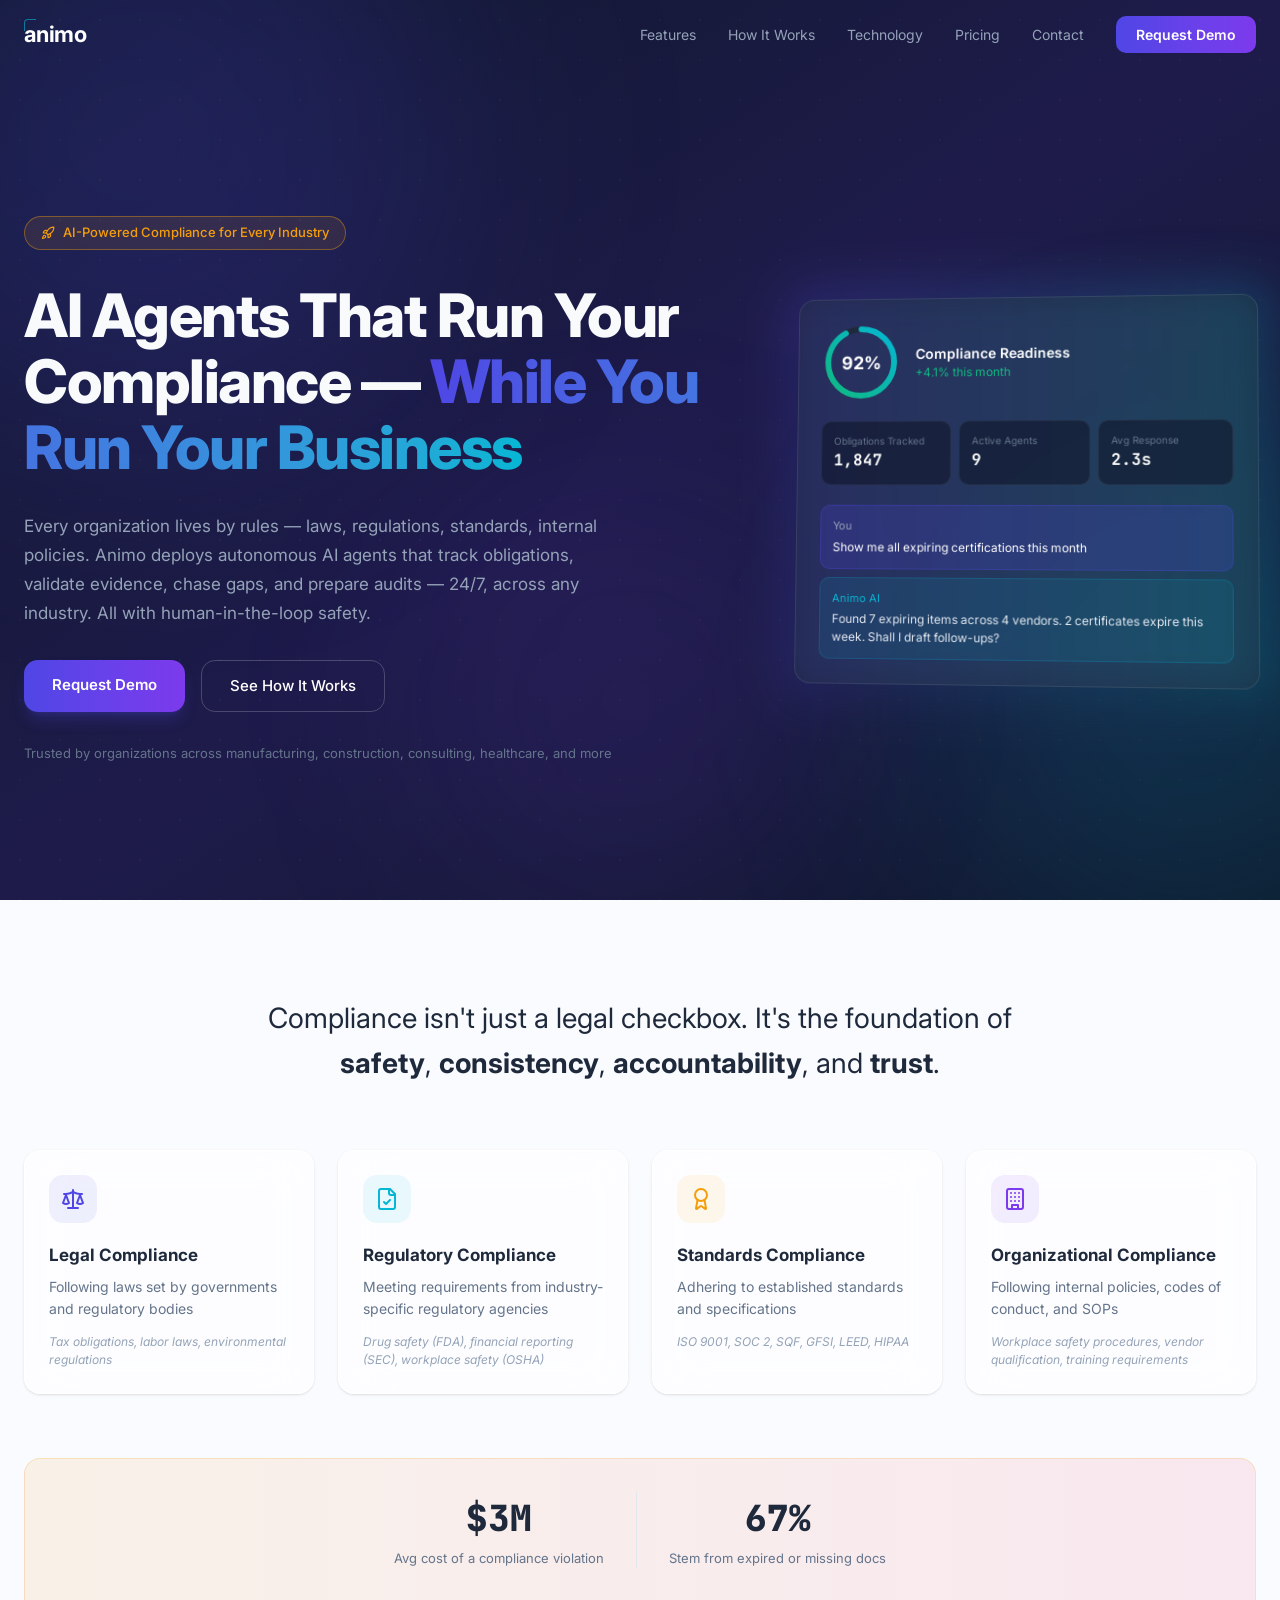
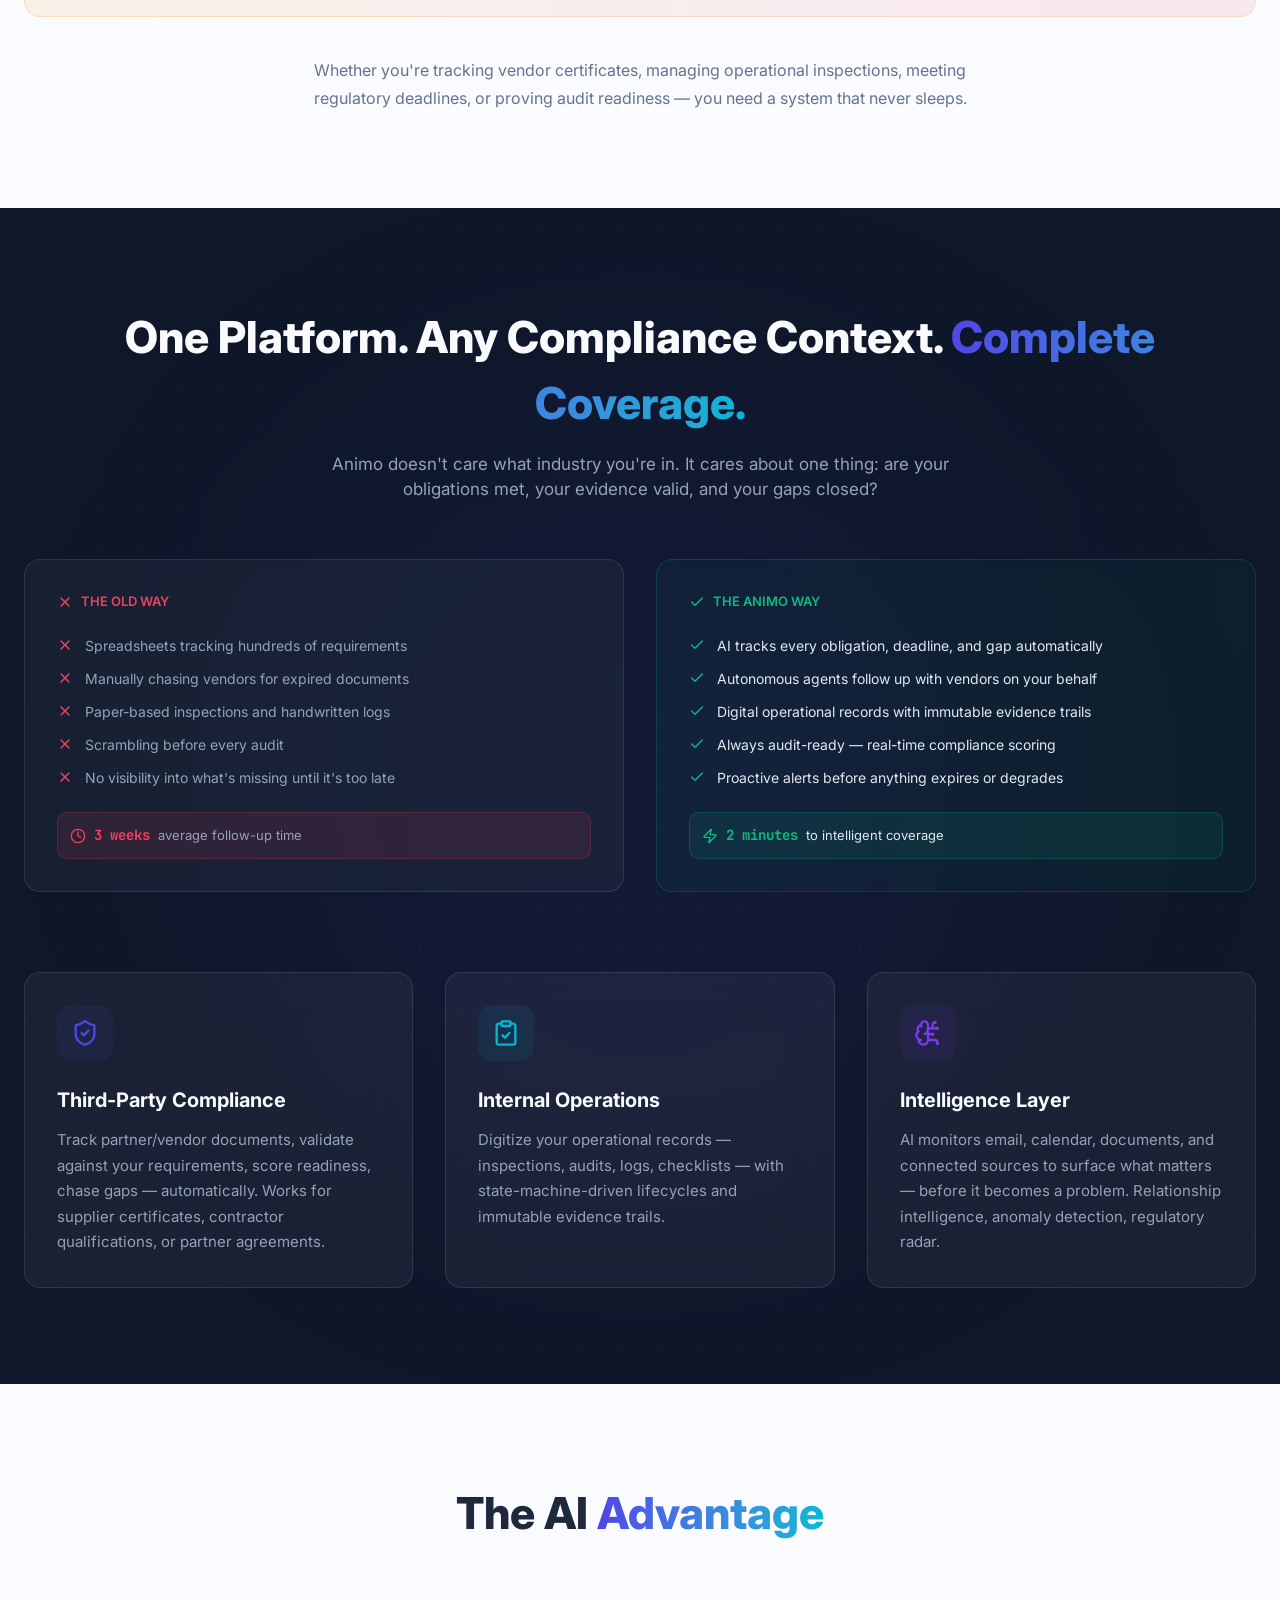
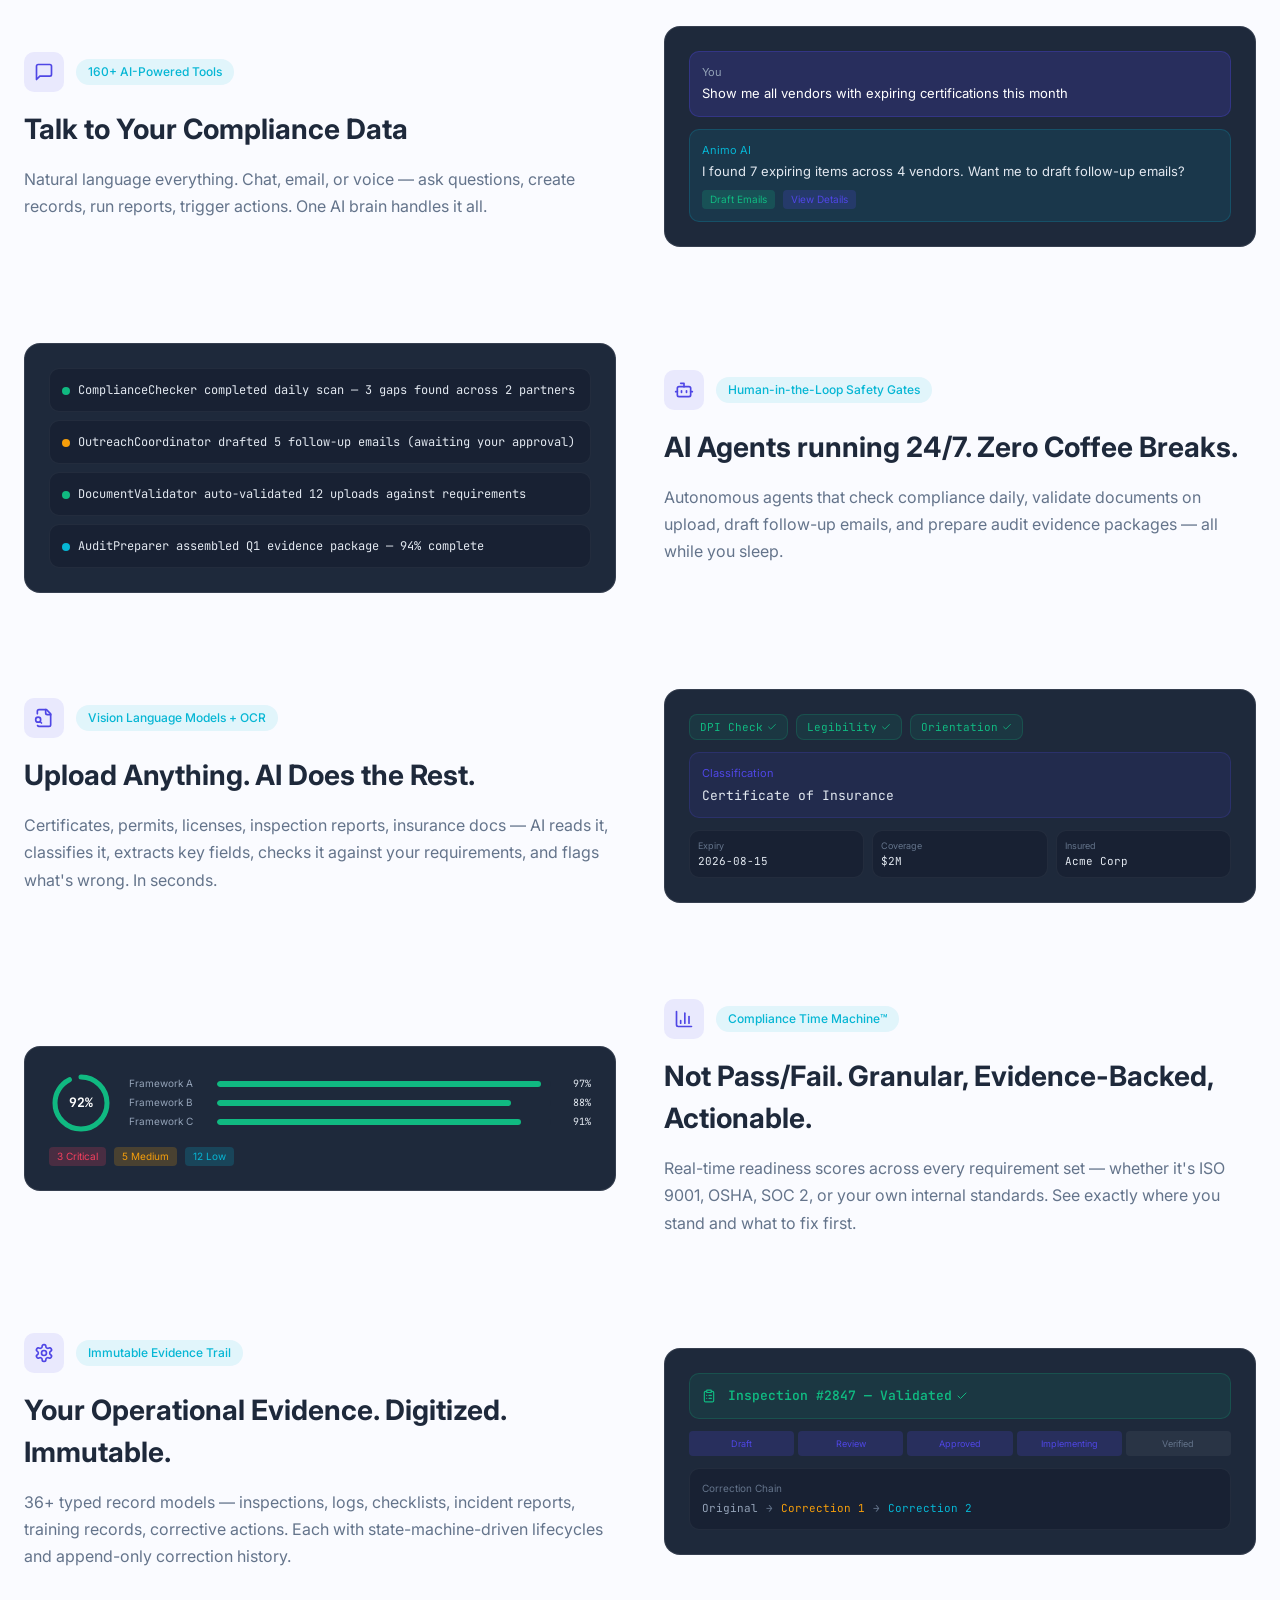
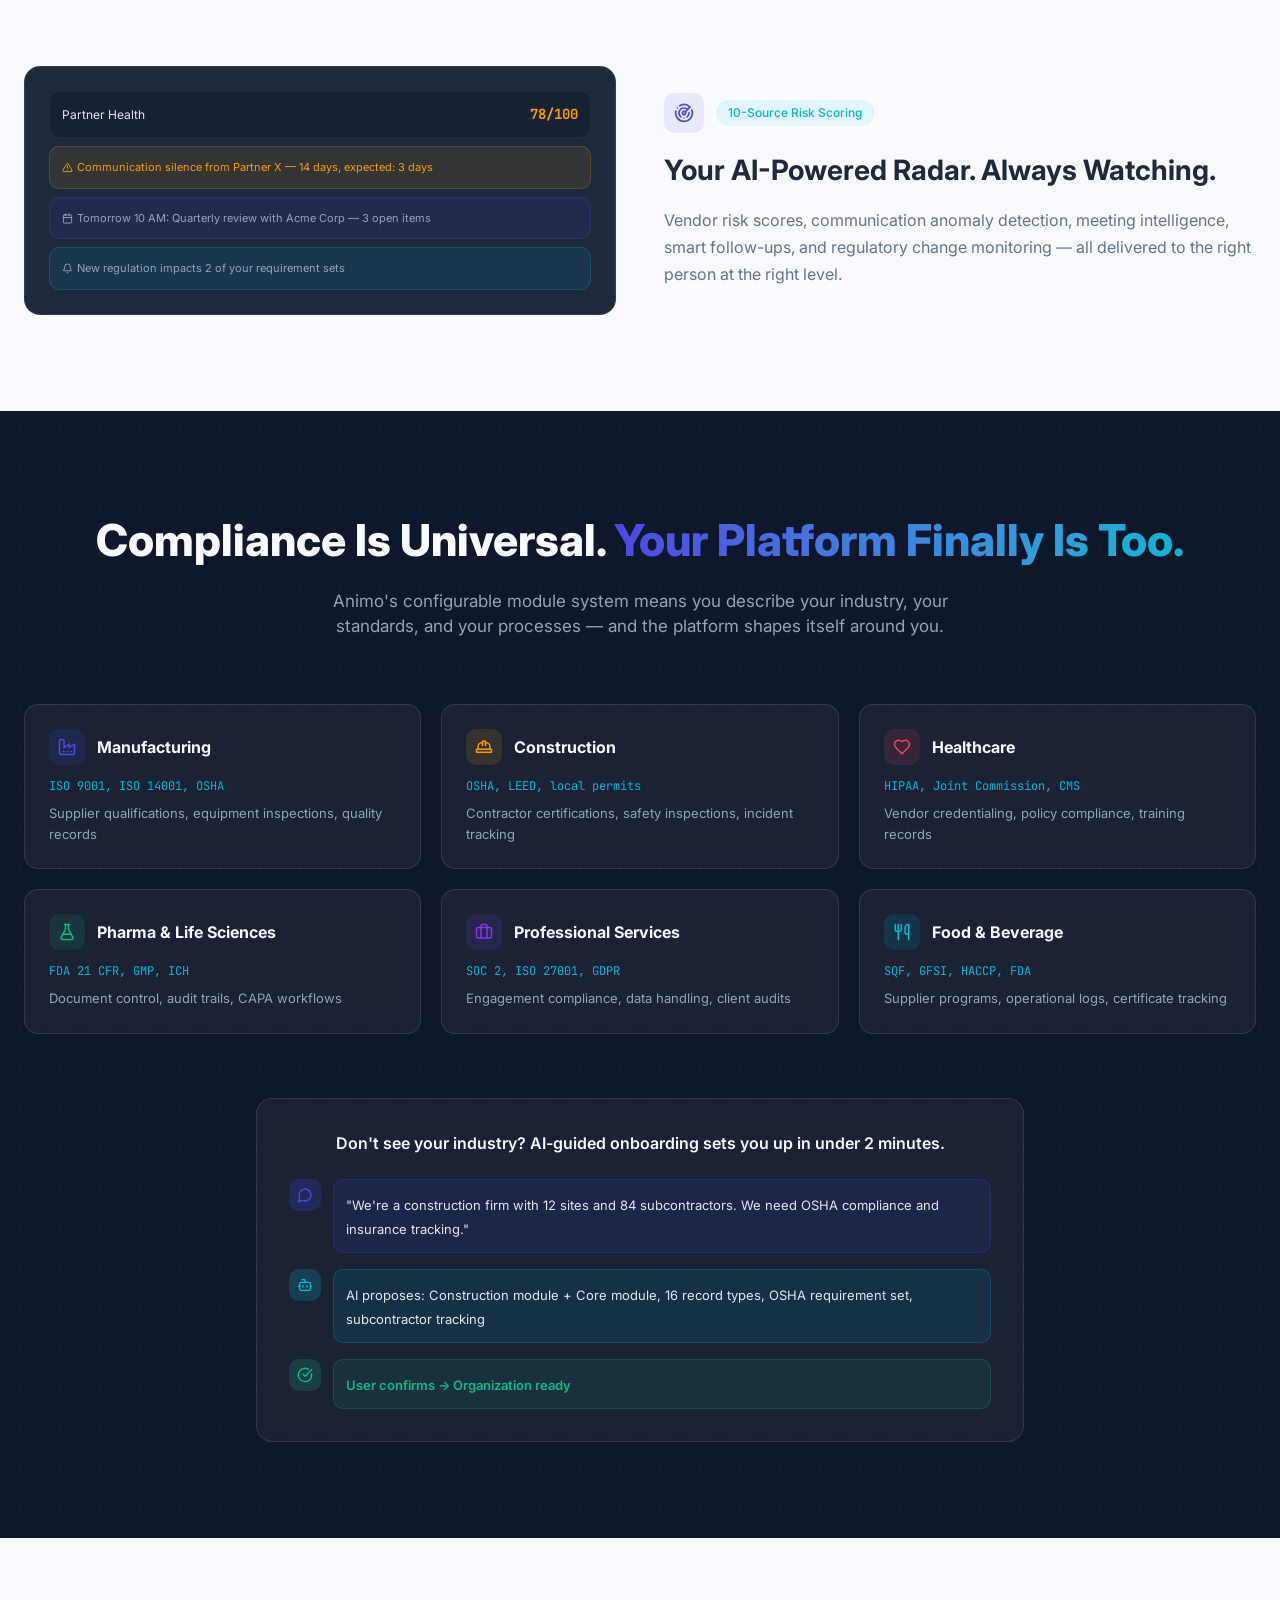
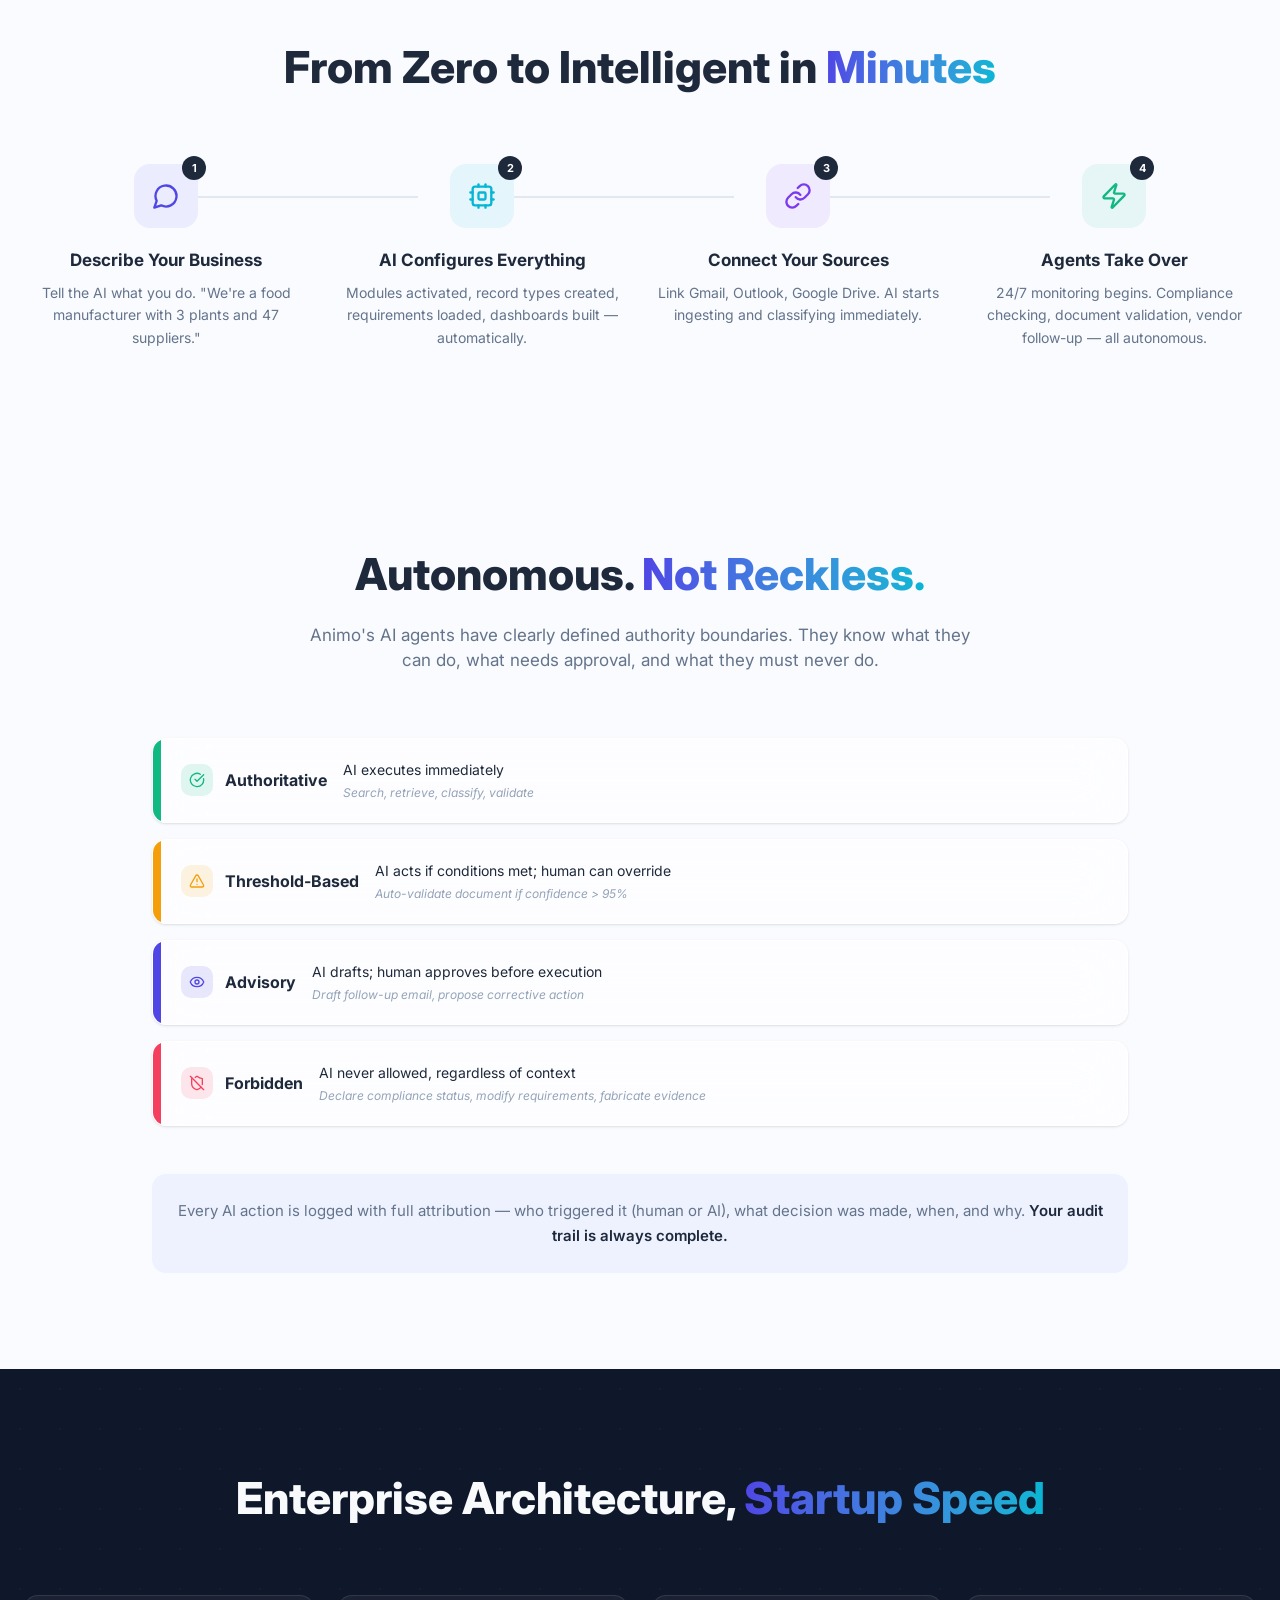
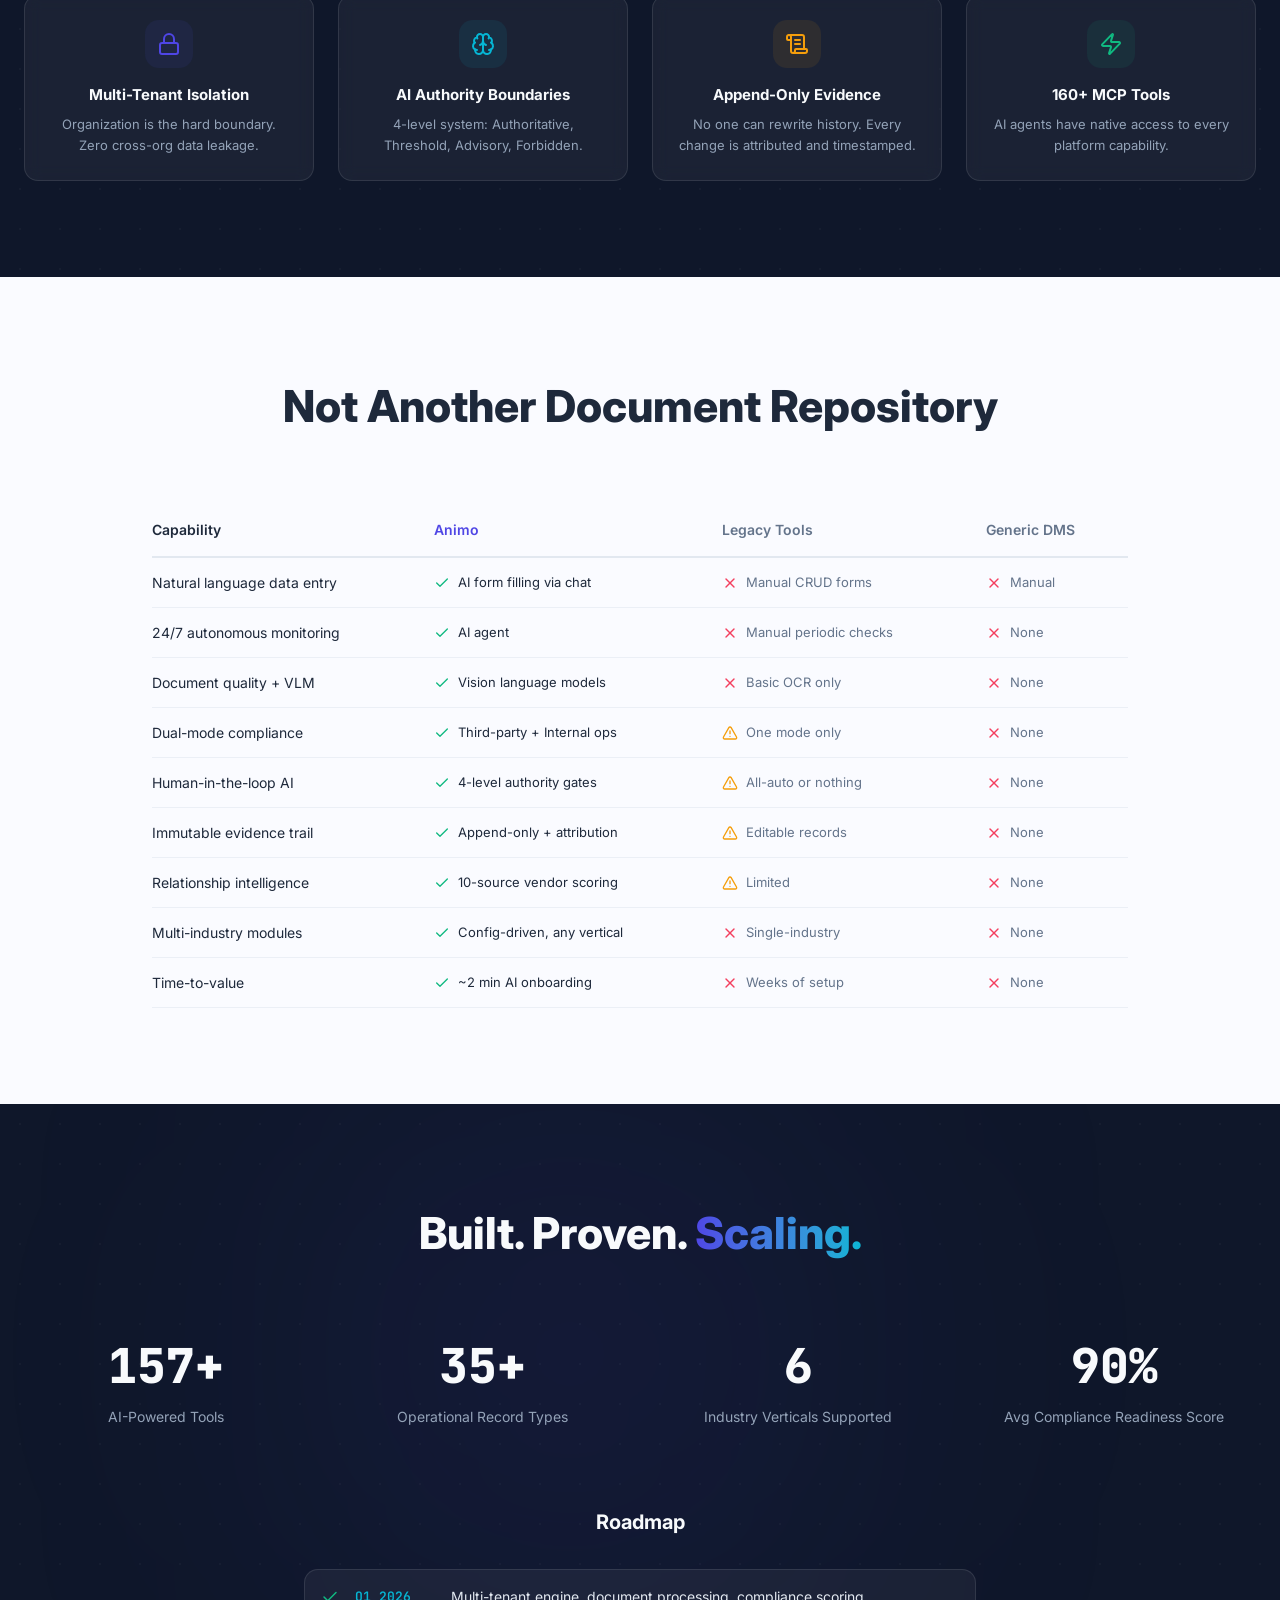
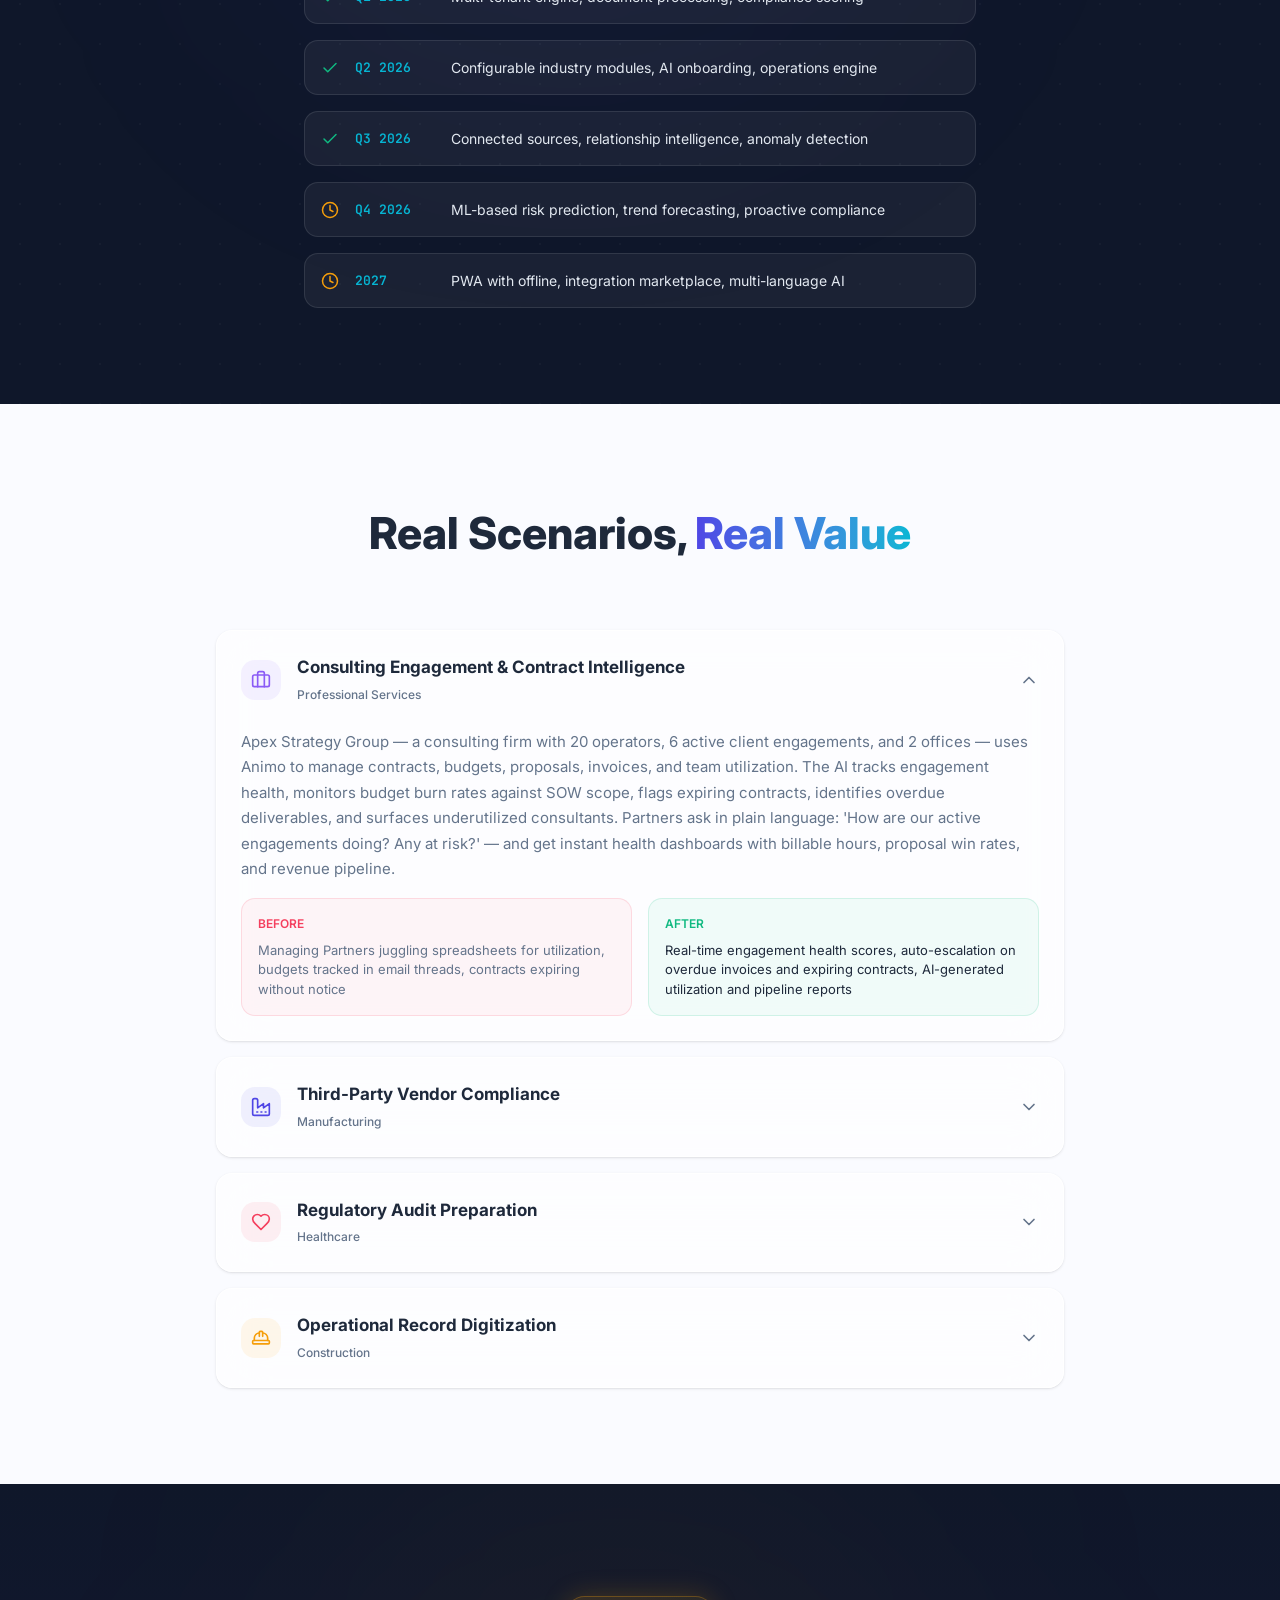
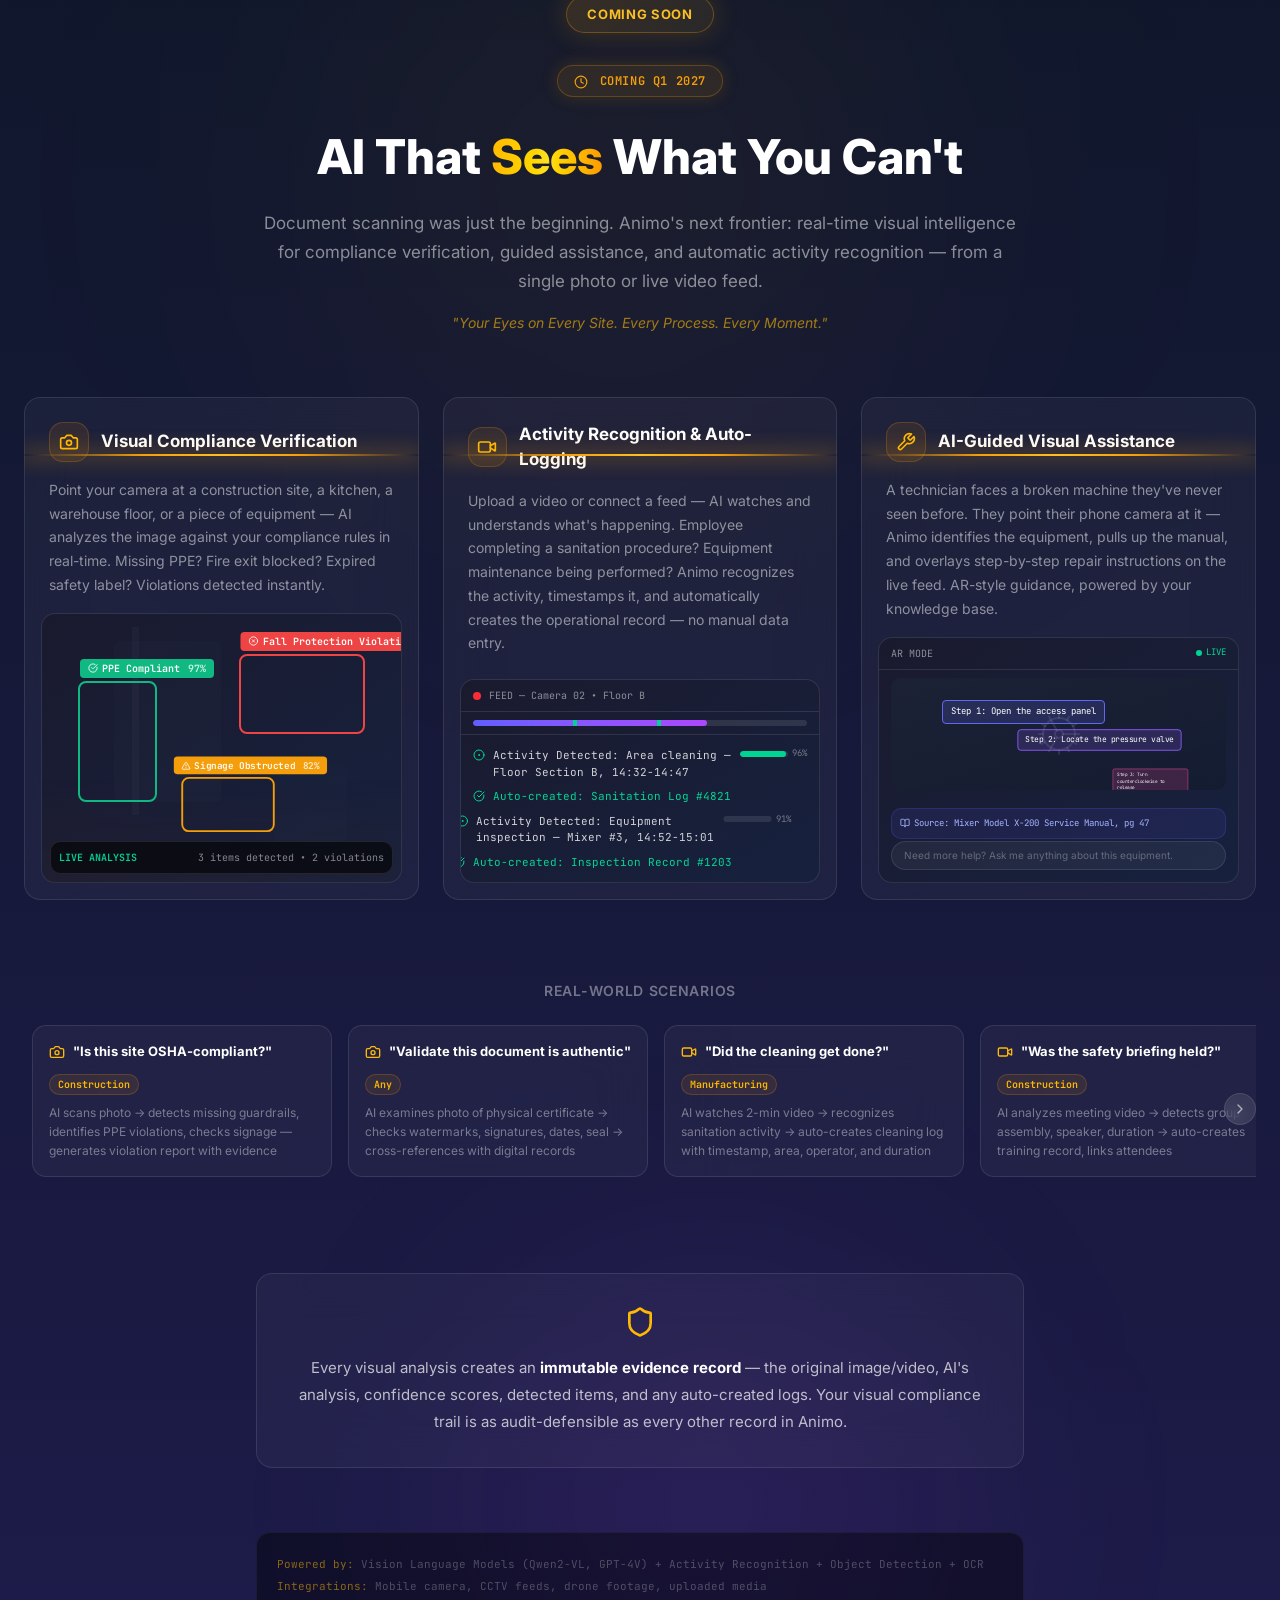
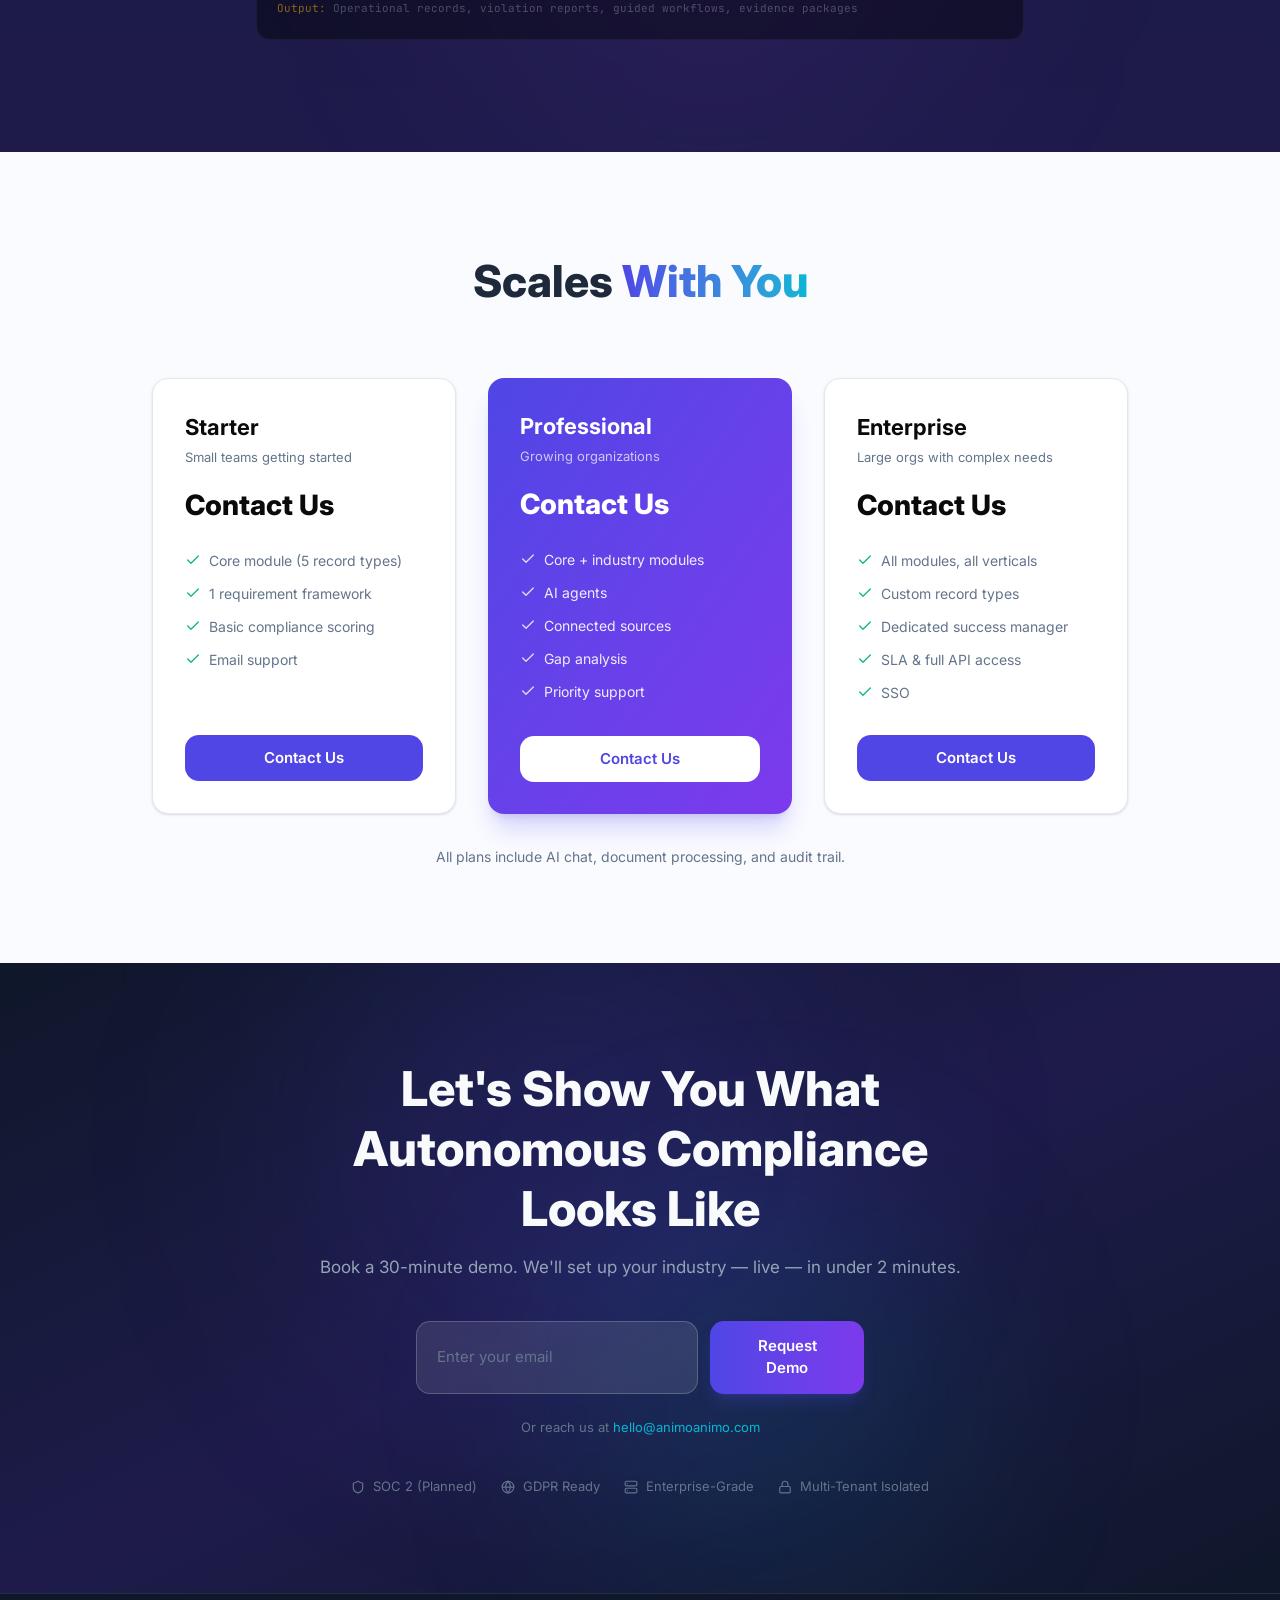
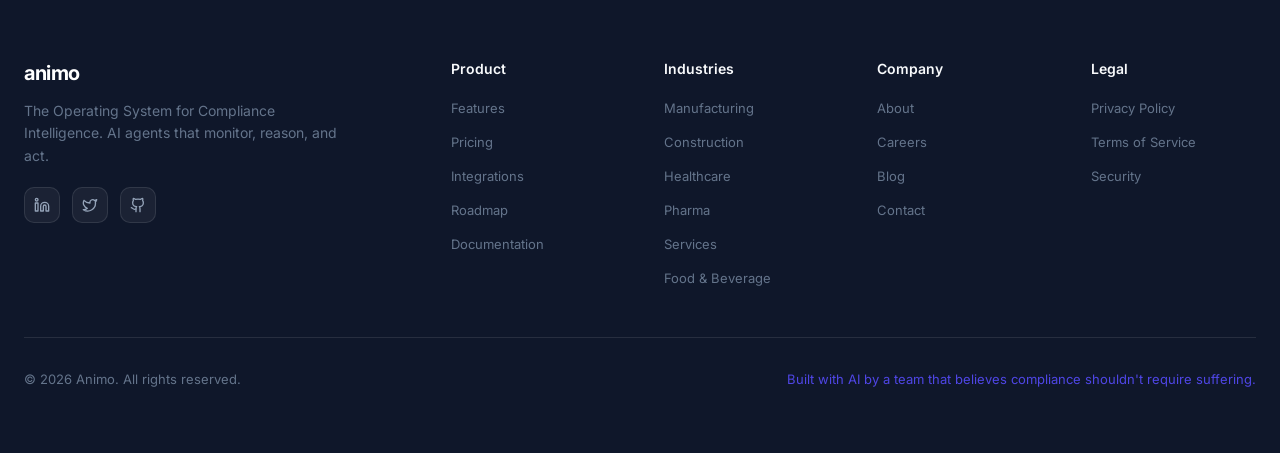
==== ai/index.html @ 27217dd1 "chg(apps): update animo-animo-ai" ====
<!DOCTYPE html>
<html lang="en">

<head>
  <meta charset="UTF-8" />
  <meta name="viewport" content="width=device-width, initial-scale=1.0" />
  <title>Animo - The Operating System for Compliance Intelligence</title>
  <style>
    html,
    body {
      height: 100%;
      margin: 0;
    }

    #root {
      height: 100%;
    }
  </style>
  <script type="module" crossorigin src="/assets/index-D9sEN3WO.js"></script>
  <link rel="stylesheet" crossorigin href="/assets/index-CHsxHJVt.css">
</head>

<body>
  <div id="root"></div>
</body>

</html>
---- assets/index-CHsxHJVt.css ----
@import"https://fonts.googleapis.com/css2?family=Inter:wght@400;500;600;700;800&family=JetBrains+Mono:wght@400;500;600&display=swap";/*! tailwindcss v4.1.12 | MIT License | https://tailwindcss.com */@layer properties{@supports (((-webkit-hyphens:none)) and (not (margin-trim:inline))) or ((-moz-orient:inline) and (not (color:rgb(from red r g b)))){*,:before,:after,::backdrop{--tw-translate-x:0;--tw-translate-y:0;--tw-translate-z:0;--tw-rotate-x:initial;--tw-rotate-y:initial;--tw-rotate-z:initial;--tw-skew-x:initial;--tw-skew-y:initial;--tw-space-y-reverse:0;--tw-space-x-reverse:0;--tw-border-style:solid;--tw-gradient-position:initial;--tw-gradient-from:#0000;--tw-gradient-via:#0000;--tw-gradient-to:#0000;--tw-gradient-stops:initial;--tw-gradient-via-stops:initial;--tw-gradient-from-position:0%;--tw-gradient-via-position:50%;--tw-gradient-to-position:100%;--tw-leading:initial;--tw-font-weight:initial;--tw-tracking:initial;--tw-ordinal:initial;--tw-slashed-zero:initial;--tw-numeric-figure:initial;--tw-numeric-spacing:initial;--tw-numeric-fraction:initial;--tw-shadow:0 0 #0000;--tw-shadow-color:initial;--tw-shadow-alpha:100%;--tw-inset-shadow:0 0 #0000;--tw-inset-shadow-color:initial;--tw-inset-shadow-alpha:100%;--tw-ring-color:initial;--tw-ring-shadow:0 0 #0000;--tw-inset-ring-color:initial;--tw-inset-ring-shadow:0 0 #0000;--tw-ring-inset:initial;--tw-ring-offset-width:0px;--tw-ring-offset-color:#fff;--tw-ring-offset-shadow:0 0 #0000;--tw-outline-style:solid;--tw-blur:initial;--tw-brightness:initial;--tw-contrast:initial;--tw-grayscale:initial;--tw-hue-rotate:initial;--tw-invert:initial;--tw-opacity:initial;--tw-saturate:initial;--tw-sepia:initial;--tw-drop-shadow:initial;--tw-drop-shadow-color:initial;--tw-drop-shadow-alpha:100%;--tw-drop-shadow-size:initial;--tw-backdrop-blur:initial;--tw-backdrop-brightness:initial;--tw-backdrop-contrast:initial;--tw-backdrop-grayscale:initial;--tw-backdrop-hue-rotate:initial;--tw-backdrop-invert:initial;--tw-backdrop-opacity:initial;--tw-backdrop-saturate:initial;--tw-backdrop-sepia:initial;--tw-duration:initial;--tw-ease:initial;--tw-content:"";--tw-animation-delay:0s;--tw-animation-direction:normal;--tw-animation-duration:initial;--tw-animation-fill-mode:none;--tw-animation-iteration-count:1;--tw-enter-blur:0;--tw-enter-opacity:1;--tw-enter-rotate:0;--tw-enter-scale:1;--tw-enter-translate-x:0;--tw-enter-translate-y:0;--tw-exit-blur:0;--tw-exit-opacity:1;--tw-exit-rotate:0;--tw-exit-scale:1;--tw-exit-translate-x:0;--tw-exit-translate-y:0}}}@layer theme{:root,:host{--font-sans:ui-sans-serif,system-ui,sans-serif,"Apple Color Emoji","Segoe UI Emoji","Segoe UI Symbol","Noto Color Emoji";--font-mono:ui-monospace,SFMono-Regular,Menlo,Monaco,Consolas,"Liberation Mono","Courier New",monospace;--color-red-500:oklch(63.7% .237 25.331);--color-amber-400:oklch(82.8% .189 84.429);--color-amber-500:oklch(76.9% .188 70.08);--color-amber-900:oklch(41.4% .112 45.904);--color-yellow-300:oklch(90.5% .182 98.111);--color-emerald-400:oklch(76.5% .177 163.223);--color-indigo-300:oklch(78.5% .115 274.713);--color-indigo-500:oklch(58.5% .233 277.117);--color-purple-500:oklch(62.7% .265 303.9);--color-gray-100:oklch(96.7% .003 264.542);--color-gray-500:oklch(55.1% .027 264.364);--color-gray-600:oklch(44.6% .03 256.802);--color-gray-700:oklch(37.3% .034 259.733);--color-gray-800:oklch(27.8% .033 256.848);--color-gray-900:oklch(21% .034 264.665);--color-black:#000;--color-white:#fff;--spacing:.25rem;--container-xs:20rem;--container-sm:24rem;--container-md:28rem;--container-lg:32rem;--container-xl:36rem;--container-2xl:42rem;--container-3xl:48rem;--container-4xl:56rem;--container-5xl:64rem;--container-7xl:80rem;--text-xs:.75rem;--text-xs--line-height:calc(1/.75);--text-sm:.875rem;--text-sm--line-height:calc(1.25/.875);--text-base:1rem;--text-base--line-height: 1.5 ;--text-lg:1.125rem;--text-lg--line-height:calc(1.75/1.125);--text-xl:1.25rem;--text-2xl:1.5rem;--font-weight-normal:400;--font-weight-medium:500;--font-weight-semibold:600;--tracking-tight:-.025em;--tracking-wider:.05em;--tracking-widest:.1em;--leading-tight:1.25;--leading-relaxed:1.625;--radius-xs:.125rem;--radius-2xl:1rem;--radius-3xl:1.5rem;--ease-in-out:cubic-bezier(.4,0,.2,1);--animate-pulse:pulse 2s cubic-bezier(.4,0,.6,1)infinite;--blur-sm:8px;--blur-xl:24px;--aspect-video:16/9;--default-transition-duration:.15s;--default-transition-timing-function:cubic-bezier(.4,0,.2,1);--default-font-family:var(--font-sans);--default-mono-font-family:var(--font-mono);--color-border:var(--border)}}@layer base{*,:after,:before,::backdrop{box-sizing:border-box;border:0 solid;margin:0;padding:0}::file-selector-button{box-sizing:border-box;border:0 solid;margin:0;padding:0}html,:host{-webkit-text-size-adjust:100%;-moz-tab-size:4;tab-size:4;line-height:1.5;font-family:var(--default-font-family,ui-sans-serif,system-ui,sans-serif,"Apple Color Emoji","Segoe UI Emoji","Segoe UI Symbol","Noto Color Emoji");font-feature-settings:var(--default-font-feature-settings,normal);font-variation-settings:var(--default-font-variation-settings,normal);-webkit-tap-highlight-color:transparent}hr{height:0;color:inherit;border-top-width:1px}abbr:where([title]){-webkit-text-decoration:underline dotted;text-decoration:underline dotted}h1,h2,h3,h4,h5,h6{font-size:inherit;font-weight:inherit}a{color:inherit;-webkit-text-decoration:inherit;text-decoration:inherit}b,strong{font-weight:bolder}code,kbd,samp,pre{font-family:var(--default-mono-font-family,ui-monospace,SFMono-Regular,Menlo,Monaco,Consolas,"Liberation Mono","Courier New",monospace);font-feature-settings:var(--default-mono-font-feature-settings,normal);font-variation-settings:var(--default-mono-font-variation-settings,normal);font-size:1em}small{font-size:80%}sub,sup{vertical-align:baseline;font-size:75%;line-height:0;position:relative}sub{bottom:-.25em}sup{top:-.5em}table{text-indent:0;border-color:inherit;border-collapse:collapse}:-moz-focusring{outline:auto}progress{vertical-align:baseline}summary{display:list-item}ol,ul,menu{list-style:none}img,svg,video,canvas,audio,iframe,embed,object{vertical-align:middle;display:block}img,video{max-width:100%;height:auto}button,input,select,optgroup,textarea{font:inherit;font-feature-settings:inherit;font-variation-settings:inherit;letter-spacing:inherit;color:inherit;opacity:1;background-color:#0000;border-radius:0}::file-selector-button{font:inherit;font-feature-settings:inherit;font-variation-settings:inherit;letter-spacing:inherit;color:inherit;opacity:1;background-color:#0000;border-radius:0}:where(select:is([multiple],[size])) optgroup{font-weight:bolder}:where(select:is([multiple],[size])) optgroup option{padding-inline-start:20px}::file-selector-button{margin-inline-end:4px}::placeholder{opacity:1}@supports (not ((-webkit-appearance:-apple-pay-button))) or (contain-intrinsic-size:1px){::placeholder{color:currentColor}@supports (color:color-mix(in lab,red,red)){::placeholder{color:color-mix(in oklab,currentcolor 50%,transparent)}}}textarea{resize:vertical}::-webkit-search-decoration{-webkit-appearance:none}::-webkit-date-and-time-value{min-height:1lh;text-align:inherit}::-webkit-datetime-edit{display:inline-flex}::-webkit-datetime-edit-fields-wrapper{padding:0}::-webkit-datetime-edit{padding-block:0}::-webkit-datetime-edit-year-field{padding-block:0}::-webkit-datetime-edit-month-field{padding-block:0}::-webkit-datetime-edit-day-field{padding-block:0}::-webkit-datetime-edit-hour-field{padding-block:0}::-webkit-datetime-edit-minute-field{padding-block:0}::-webkit-datetime-edit-second-field{padding-block:0}::-webkit-datetime-edit-millisecond-field{padding-block:0}::-webkit-datetime-edit-meridiem-field{padding-block:0}::-webkit-calendar-picker-indicator{line-height:1}:-moz-ui-invalid{box-shadow:none}button,input:where([type=button],[type=reset],[type=submit]){-webkit-appearance:button;-moz-appearance:button;appearance:button}::file-selector-button{-webkit-appearance:button;-moz-appearance:button;appearance:button}::-webkit-inner-spin-button{height:auto}::-webkit-outer-spin-button{height:auto}[hidden]:where(:not([hidden=until-found])){display:none!important}*{border-color:var(--border);outline-color:var(--ring)}@supports (color:color-mix(in lab,red,red)){*{outline-color:color-mix(in oklab,var(--ring)50%,transparent)}}body{background-color:var(--background);color:var(--foreground)}html{font-size:var(--font-size)}h1{font-size:var(--text-2xl);font-weight:var(--font-weight-medium);line-height:1.5}h2{font-size:var(--text-xl);font-weight:var(--font-weight-medium);line-height:1.5}h3{font-size:var(--text-lg);font-weight:var(--font-weight-medium);line-height:1.5}h4,label,button{font-size:var(--text-base);font-weight:var(--font-weight-medium);line-height:1.5}input{font-size:var(--text-base);font-weight:var(--font-weight-normal);line-height:1.5}}@layer components;@layer utilities{.\@container\/card-header{container:card-header/inline-size}.pointer-events-none{pointer-events:none}.invisible{visibility:hidden}.sr-only{clip:rect(0,0,0,0);white-space:nowrap;border-width:0;width:1px;height:1px;margin:-1px;padding:0;position:absolute;overflow:hidden}.absolute{position:absolute}.fixed{position:fixed}.relative{position:relative}.static{position:static}.-inset-4{inset:calc(var(--spacing)*-4)}.inset-0{inset:calc(var(--spacing)*0)}.inset-x-0{inset-inline:calc(var(--spacing)*0)}.inset-y-0{inset-block:calc(var(--spacing)*0)}.-top-0\.5{top:calc(var(--spacing)*-.5)}.-top-2{top:calc(var(--spacing)*-2)}.-top-6{top:calc(var(--spacing)*-6)}.-top-12{top:calc(var(--spacing)*-12)}.-top-20{top:calc(var(--spacing)*-20)}.-top-40{top:calc(var(--spacing)*-40)}.top-0{top:calc(var(--spacing)*0)}.top-1\.5{top:calc(var(--spacing)*1.5)}.top-1\/2{top:50%}.top-3\.5{top:calc(var(--spacing)*3.5)}.top-4{top:calc(var(--spacing)*4)}.top-8{top:calc(var(--spacing)*8)}.top-\[-2px\]{top:-2px}.top-\[1px\]{top:1px}.top-\[5\%\]{top:5%}.top-\[10\%\]{top:10%}.top-\[50\%\]{top:50%}.top-\[60\%\]{top:60%}.top-full{top:100%}.-right-2{right:calc(var(--spacing)*-2)}.-right-12{right:calc(var(--spacing)*-12)}.-right-40{right:calc(var(--spacing)*-40)}.right-0{right:calc(var(--spacing)*0)}.right-1{right:calc(var(--spacing)*1)}.right-1\/4{right:25%}.right-2{right:calc(var(--spacing)*2)}.right-3{right:calc(var(--spacing)*3)}.right-4{right:calc(var(--spacing)*4)}.right-\[15\%\]{right:15%}.-bottom-12{bottom:calc(var(--spacing)*-12)}.bottom-0{bottom:calc(var(--spacing)*0)}.bottom-2{bottom:calc(var(--spacing)*2)}.bottom-\[10\%\]{bottom:10%}.-left-12{left:calc(var(--spacing)*-12)}.-left-40{left:calc(var(--spacing)*-40)}.left-0{left:calc(var(--spacing)*0)}.left-1{left:calc(var(--spacing)*1)}.left-1\/2{left:50%}.left-1\/3{left:33.3333%}.left-1\/4{left:25%}.left-2{left:calc(var(--spacing)*2)}.left-\[20\%\]{left:20%}.left-\[25\%\]{left:25%}.left-\[30\%\]{left:30%}.left-\[50\%\]{left:50%}.left-\[55\%\]{left:55%}.left-\[calc\(50\%\+32px\)\]{left:calc(50% + 32px)}.isolate{isolation:isolate}.-z-10{z-index:-10}.z-10{z-index:10}.z-20{z-index:20}.z-50{z-index:50}.z-\[1\]{z-index:1}.col-start-2{grid-column-start:2}.row-span-2{grid-row:span 2/span 2}.row-start-1{grid-row-start:1}.-mx-1{margin-inline:calc(var(--spacing)*-1)}.mx-2{margin-inline:calc(var(--spacing)*2)}.mx-3{margin-inline:calc(var(--spacing)*3)}.mx-3\.5{margin-inline:calc(var(--spacing)*3.5)}.mx-auto{margin-inline:auto}.my-0\.5{margin-block:calc(var(--spacing)*.5)}.my-1{margin-block:calc(var(--spacing)*1)}.-mt-4{margin-top:calc(var(--spacing)*-4)}.mt-0\.5{margin-top:calc(var(--spacing)*.5)}.mt-1{margin-top:calc(var(--spacing)*1)}.mt-1\.5{margin-top:calc(var(--spacing)*1.5)}.mt-2{margin-top:calc(var(--spacing)*2)}.mt-3{margin-top:calc(var(--spacing)*3)}.mt-4{margin-top:calc(var(--spacing)*4)}.mt-5{margin-top:calc(var(--spacing)*5)}.mt-14{margin-top:calc(var(--spacing)*14)}.mt-auto{margin-top:auto}.mr-1{margin-right:calc(var(--spacing)*1)}.mb-1{margin-bottom:calc(var(--spacing)*1)}.mb-2{margin-bottom:calc(var(--spacing)*2)}.mb-3{margin-bottom:calc(var(--spacing)*3)}.mb-4{margin-bottom:calc(var(--spacing)*4)}.mb-5{margin-bottom:calc(var(--spacing)*5)}.mb-6{margin-bottom:calc(var(--spacing)*6)}.mb-8{margin-bottom:calc(var(--spacing)*8)}.mb-10{margin-bottom:calc(var(--spacing)*10)}.mb-12{margin-bottom:calc(var(--spacing)*12)}.mb-16{margin-bottom:calc(var(--spacing)*16)}.mb-20{margin-bottom:calc(var(--spacing)*20)}.-ml-4{margin-left:calc(var(--spacing)*-4)}.ml-1{margin-left:calc(var(--spacing)*1)}.ml-3{margin-left:calc(var(--spacing)*3)}.ml-auto{margin-left:auto}.line-clamp-1{-webkit-line-clamp:1;-webkit-box-orient:vertical;display:-webkit-box;overflow:hidden}.block{display:block}.flex{display:flex}.grid{display:grid}.hidden{display:none}.inline{display:inline}.inline-block{display:inline-block}.inline-flex{display:inline-flex}.table{display:table}.table-caption{display:table-caption}.table-cell{display:table-cell}.table-row{display:table-row}.field-sizing-content{field-sizing:content}.aspect-\[4\/3\]{aspect-ratio:4/3}.aspect-square{aspect-ratio:1}.aspect-video{aspect-ratio:var(--aspect-video)}.size-2{width:calc(var(--spacing)*2);height:calc(var(--spacing)*2)}.size-2\.5{width:calc(var(--spacing)*2.5);height:calc(var(--spacing)*2.5)}.size-3{width:calc(var(--spacing)*3);height:calc(var(--spacing)*3)}.size-3\.5{width:calc(var(--spacing)*3.5);height:calc(var(--spacing)*3.5)}.size-4{width:calc(var(--spacing)*4);height:calc(var(--spacing)*4)}.size-7{width:calc(var(--spacing)*7);height:calc(var(--spacing)*7)}.size-8{width:calc(var(--spacing)*8);height:calc(var(--spacing)*8)}.size-9{width:calc(var(--spacing)*9);height:calc(var(--spacing)*9)}.size-10{width:calc(var(--spacing)*10);height:calc(var(--spacing)*10)}.size-full{width:100%;height:100%}.h-0\.5{height:calc(var(--spacing)*.5)}.h-1\.5{height:calc(var(--spacing)*1.5)}.h-2{height:calc(var(--spacing)*2)}.h-2\.5{height:calc(var(--spacing)*2.5)}.h-3{height:calc(var(--spacing)*3)}.h-4{height:calc(var(--spacing)*4)}.h-5{height:calc(var(--spacing)*5)}.h-6{height:calc(var(--spacing)*6)}.h-7{height:calc(var(--spacing)*7)}.h-8{height:calc(var(--spacing)*8)}.h-9{height:calc(var(--spacing)*9)}.h-10{height:calc(var(--spacing)*10)}.h-12{height:calc(var(--spacing)*12)}.h-14{height:calc(var(--spacing)*14)}.h-16{height:calc(var(--spacing)*16)}.h-20{height:calc(var(--spacing)*20)}.h-28{height:calc(var(--spacing)*28)}.h-\[1\.15rem\]{height:1.15rem}.h-\[2px\]{height:2px}.h-\[35\%\]{height:35%}.h-\[40\%\]{height:40%}.h-\[60\%\]{height:60%}.h-\[70\%\]{height:70%}.h-\[400px\]{height:400px}.h-\[500px\]{height:500px}.h-\[600px\]{height:600px}.h-\[calc\(100\%\+4px\)\]{height:calc(100% + 4px)}.h-\[calc\(100\%-1px\)\]{height:calc(100% - 1px)}.h-\[var\(--radix-navigation-menu-viewport-height\)\]{height:var(--radix-navigation-menu-viewport-height)}.h-\[var\(--radix-select-trigger-height\)\]{height:var(--radix-select-trigger-height)}.h-auto{height:auto}.h-full{height:100%}.h-px{height:1px}.h-svh{height:100svh}.max-h-\(--radix-context-menu-content-available-height\){max-height:var(--radix-context-menu-content-available-height)}.max-h-\(--radix-dropdown-menu-content-available-height\){max-height:var(--radix-dropdown-menu-content-available-height)}.max-h-\(--radix-select-content-available-height\){max-height:var(--radix-select-content-available-height)}.max-h-\[300px\]{max-height:300px}.min-h-0{min-height:calc(var(--spacing)*0)}.min-h-4{min-height:calc(var(--spacing)*4)}.min-h-16{min-height:calc(var(--spacing)*16)}.min-h-screen{min-height:100vh}.min-h-svh{min-height:100svh}.w-\(--sidebar-width\){width:var(--sidebar-width)}.w-0{width:calc(var(--spacing)*0)}.w-1{width:calc(var(--spacing)*1)}.w-1\.5{width:calc(var(--spacing)*1.5)}.w-2{width:calc(var(--spacing)*2)}.w-2\.5{width:calc(var(--spacing)*2.5)}.w-3{width:calc(var(--spacing)*3)}.w-3\/4{width:75%}.w-4{width:calc(var(--spacing)*4)}.w-5{width:calc(var(--spacing)*5)}.w-6{width:calc(var(--spacing)*6)}.w-8{width:calc(var(--spacing)*8)}.w-9{width:calc(var(--spacing)*9)}.w-10{width:calc(var(--spacing)*10)}.w-12{width:calc(var(--spacing)*12)}.w-14{width:calc(var(--spacing)*14)}.w-16{width:calc(var(--spacing)*16)}.w-20{width:calc(var(--spacing)*20)}.w-64{width:calc(var(--spacing)*64)}.w-72{width:calc(var(--spacing)*72)}.w-\[2\%\]{width:2%}.w-\[20\%\]{width:20%}.w-\[30\%\]{width:30%}.w-\[70\%\]{width:70%}.w-\[100px\]{width:100px}.w-\[300px\]{width:300px}.w-\[400px\]{width:400px}.w-\[500px\]{width:500px}.w-\[600px\]{width:600px}.w-\[calc\(100\%-64px\)\]{width:calc(100% - 64px)}.w-auto{width:auto}.w-fit{width:fit-content}.w-full{width:100%}.w-max{width:max-content}.w-px{width:1px}.max-w-\(--skeleton-width\){max-width:var(--skeleton-width)}.max-w-2xl{max-width:var(--container-2xl)}.max-w-3xl{max-width:var(--container-3xl)}.max-w-4xl{max-width:var(--container-4xl)}.max-w-5xl{max-width:var(--container-5xl)}.max-w-7xl{max-width:var(--container-7xl)}.max-w-\[calc\(100\%-2rem\)\]{max-width:calc(100% - 2rem)}.max-w-max{max-width:max-content}.max-w-md{max-width:var(--container-md)}.max-w-xl{max-width:var(--container-xl)}.max-w-xs{max-width:var(--container-xs)}.min-w-0{min-width:calc(var(--spacing)*0)}.min-w-5{min-width:calc(var(--spacing)*5)}.min-w-8{min-width:calc(var(--spacing)*8)}.min-w-9{min-width:calc(var(--spacing)*9)}.min-w-10{min-width:calc(var(--spacing)*10)}.min-w-\[8rem\]{min-width:8rem}.min-w-\[12rem\]{min-width:12rem}.min-w-\[var\(--radix-select-trigger-width\)\]{min-width:var(--radix-select-trigger-width)}.flex-1{flex:1}.shrink-0{flex-shrink:0}.grow{flex-grow:1}.grow-0{flex-grow:0}.basis-full{flex-basis:100%}.caption-bottom{caption-side:bottom}.border-collapse{border-collapse:collapse}.origin-\(--radix-context-menu-content-transform-origin\){transform-origin:var(--radix-context-menu-content-transform-origin)}.origin-\(--radix-dropdown-menu-content-transform-origin\){transform-origin:var(--radix-dropdown-menu-content-transform-origin)}.origin-\(--radix-hover-card-content-transform-origin\){transform-origin:var(--radix-hover-card-content-transform-origin)}.origin-\(--radix-menubar-content-transform-origin\){transform-origin:var(--radix-menubar-content-transform-origin)}.origin-\(--radix-popover-content-transform-origin\){transform-origin:var(--radix-popover-content-transform-origin)}.origin-\(--radix-select-content-transform-origin\){transform-origin:var(--radix-select-content-transform-origin)}.origin-\(--radix-tooltip-content-transform-origin\){transform-origin:var(--radix-tooltip-content-transform-origin)}.-translate-x-1\/2{--tw-translate-x: -50% ;translate:var(--tw-translate-x)var(--tw-translate-y)}.-translate-x-px{--tw-translate-x:-1px;translate:var(--tw-translate-x)var(--tw-translate-y)}.translate-x-\[-50\%\]{--tw-translate-x:-50%;translate:var(--tw-translate-x)var(--tw-translate-y)}.translate-x-px{--tw-translate-x:1px;translate:var(--tw-translate-x)var(--tw-translate-y)}.-translate-y-1\/2{--tw-translate-y: -50% ;translate:var(--tw-translate-x)var(--tw-translate-y)}.translate-y-0\.5{--tw-translate-y:calc(var(--spacing)*.5);translate:var(--tw-translate-x)var(--tw-translate-y)}.translate-y-\[-50\%\]{--tw-translate-y:-50%;translate:var(--tw-translate-x)var(--tw-translate-y)}.translate-y-\[calc\(-50\%_-_2px\)\]{--tw-translate-y: calc(-50% - 2px) ;translate:var(--tw-translate-x)var(--tw-translate-y)}.-rotate-90{rotate:-90deg}.rotate-45{rotate:45deg}.rotate-90{rotate:90deg}.rotate-180{rotate:180deg}.transform{transform:var(--tw-rotate-x,)var(--tw-rotate-y,)var(--tw-rotate-z,)var(--tw-skew-x,)var(--tw-skew-y,)}.animate-caret-blink{animation:1.25s ease-out infinite caret-blink}.animate-in{animation:enter var(--tw-animation-duration,var(--tw-duration,.15s))var(--tw-ease,ease)var(--tw-animation-delay,0s)var(--tw-animation-iteration-count,1)var(--tw-animation-direction,normal)var(--tw-animation-fill-mode,none)}.animate-pulse{animation:var(--animate-pulse)}.cursor-default{cursor:default}.touch-none{touch-action:none}.resize-none{resize:none}.scroll-my-1{scroll-margin-block:calc(var(--spacing)*1)}.scroll-py-1{scroll-padding-block:calc(var(--spacing)*1)}.list-none{list-style-type:none}.auto-rows-min{grid-auto-rows:min-content}.grid-cols-2{grid-template-columns:repeat(2,minmax(0,1fr))}.grid-cols-3{grid-template-columns:repeat(3,minmax(0,1fr))}.grid-cols-\[0_1fr\]{grid-template-columns:0 1fr}.grid-rows-\[auto_auto\]{grid-template-rows:auto auto}.flex-col{flex-direction:column}.flex-col-reverse{flex-direction:column-reverse}.flex-row{flex-direction:row}.flex-wrap{flex-wrap:wrap}.items-center{align-items:center}.items-end{align-items:flex-end}.items-start{align-items:flex-start}.items-stretch{align-items:stretch}.justify-between{justify-content:space-between}.justify-center{justify-content:center}.justify-items-start{justify-items:start}.gap-1{gap:calc(var(--spacing)*1)}.gap-1\.5{gap:calc(var(--spacing)*1.5)}.gap-2{gap:calc(var(--spacing)*2)}.gap-3{gap:calc(var(--spacing)*3)}.gap-4{gap:calc(var(--spacing)*4)}.gap-5{gap:calc(var(--spacing)*5)}.gap-6{gap:calc(var(--spacing)*6)}.gap-8{gap:calc(var(--spacing)*8)}.gap-12{gap:calc(var(--spacing)*12)}:where(.space-y-1>:not(:last-child)){--tw-space-y-reverse:0;margin-block-start:calc(calc(var(--spacing)*1)*var(--tw-space-y-reverse));margin-block-end:calc(calc(var(--spacing)*1)*calc(1 - var(--tw-space-y-reverse)))}:where(.space-y-2>:not(:last-child)){--tw-space-y-reverse:0;margin-block-start:calc(calc(var(--spacing)*2)*var(--tw-space-y-reverse));margin-block-end:calc(calc(var(--spacing)*2)*calc(1 - var(--tw-space-y-reverse)))}:where(.space-y-2\.5>:not(:last-child)){--tw-space-y-reverse:0;margin-block-start:calc(calc(var(--spacing)*2.5)*var(--tw-space-y-reverse));margin-block-end:calc(calc(var(--spacing)*2.5)*calc(1 - var(--tw-space-y-reverse)))}:where(.space-y-3>:not(:last-child)){--tw-space-y-reverse:0;margin-block-start:calc(calc(var(--spacing)*3)*var(--tw-space-y-reverse));margin-block-end:calc(calc(var(--spacing)*3)*calc(1 - var(--tw-space-y-reverse)))}:where(.space-y-4>:not(:last-child)){--tw-space-y-reverse:0;margin-block-start:calc(calc(var(--spacing)*4)*var(--tw-space-y-reverse));margin-block-end:calc(calc(var(--spacing)*4)*calc(1 - var(--tw-space-y-reverse)))}:where(.space-y-8>:not(:last-child)){--tw-space-y-reverse:0;margin-block-start:calc(calc(var(--spacing)*8)*var(--tw-space-y-reverse));margin-block-end:calc(calc(var(--spacing)*8)*calc(1 - var(--tw-space-y-reverse)))}:where(.space-y-24>:not(:last-child)){--tw-space-y-reverse:0;margin-block-start:calc(calc(var(--spacing)*24)*var(--tw-space-y-reverse));margin-block-end:calc(calc(var(--spacing)*24)*calc(1 - var(--tw-space-y-reverse)))}:where(.space-x-1>:not(:last-child)){--tw-space-x-reverse:0;margin-inline-start:calc(calc(var(--spacing)*1)*var(--tw-space-x-reverse));margin-inline-end:calc(calc(var(--spacing)*1)*calc(1 - var(--tw-space-x-reverse)))}.gap-y-0\.5{row-gap:calc(var(--spacing)*.5)}.self-start{align-self:flex-start}.justify-self-end{justify-self:flex-end}.overflow-auto{overflow:auto}.overflow-hidden{overflow:hidden}.overflow-x-auto{overflow-x:auto}.overflow-x-hidden{overflow-x:hidden}.overflow-y-auto{overflow-y:auto}.rounded{border-radius:.25rem}.rounded-2xl{border-radius:var(--radius-2xl)}.rounded-3xl{border-radius:var(--radius-3xl)}.rounded-\[2px\]{border-radius:2px}.rounded-\[4px\]{border-radius:4px}.rounded-\[inherit\]{border-radius:inherit}.rounded-full{border-radius:3.40282e38px}.rounded-lg{border-radius:var(--radius)}.rounded-md{border-radius:calc(var(--radius) - 2px)}.rounded-none{border-radius:0}.rounded-sm{border-radius:calc(var(--radius) - 4px)}.rounded-xl{border-radius:calc(var(--radius) + 4px)}.rounded-xs{border-radius:var(--radius-xs)}.rounded-tl{border-top-left-radius:.25rem}.rounded-tl-sm{border-top-left-radius:calc(var(--radius) - 4px)}.border{border-style:var(--tw-border-style);border-width:1px}.border-2{border-style:var(--tw-border-style);border-width:2px}.border-\[1\.5px\]{border-style:var(--tw-border-style);border-width:1.5px}.border-y{border-block-style:var(--tw-border-style);border-block-width:1px}.border-t{border-top-style:var(--tw-border-style);border-top-width:1px}.border-r{border-right-style:var(--tw-border-style);border-right-width:1px}.border-b{border-bottom-style:var(--tw-border-style);border-bottom-width:1px}.border-b-2{border-bottom-style:var(--tw-border-style);border-bottom-width:2px}.border-l{border-left-style:var(--tw-border-style);border-left-width:1px}.border-dashed{--tw-border-style:dashed;border-style:dashed}.border-\(--color-border\){border-color:var(--color-border)}.border-\[\#4F46E5\]\/20{border-color:#4f46e533}.border-\[\#4F46E5\]\/30{border-color:#4f46e54d}.border-\[\#06B6D4\]{border-color:#06b6d4}.border-\[\#06B6D4\]\/20{border-color:#06b6d433}.border-\[\#10B981\]\/15{border-color:#10b98126}.border-\[\#10B981\]\/20{border-color:#10b98133}.border-\[\#E2E8F0\]{border-color:#e2e8f0}.border-\[\#E2E8F0\]\/60{border-color:#e2e8f099}.border-\[\#F43F5E\]\/15{border-color:#f43f5e26}.border-\[\#F43F5E\]\/20{border-color:#f43f5e33}.border-\[\#F59E0B\]\/20{border-color:#f59e0b33}.border-\[\#F59E0B\]\/40{border-color:#f59e0b66}.border-amber-500\/20{border-color:#f99c0033}@supports (color:color-mix(in lab,red,red)){.border-amber-500\/20{border-color:color-mix(in oklab,var(--color-amber-500)20%,transparent)}}.border-border\/50{border-color:var(--border)}@supports (color:color-mix(in lab,red,red)){.border-border\/50{border-color:color-mix(in oklab,var(--border)50%,transparent)}}.border-indigo-500\/20{border-color:#625fff33}@supports (color:color-mix(in lab,red,red)){.border-indigo-500\/20{border-color:color-mix(in oklab,var(--color-indigo-500)20%,transparent)}}.border-input{border-color:var(--input)}.border-primary{border-color:var(--primary)}.border-sidebar-border{border-color:var(--sidebar-border)}.border-transparent{border-color:#0000}.border-white\/5{border-color:#ffffff0d}@supports (color:color-mix(in lab,red,red)){.border-white\/5{border-color:color-mix(in oklab,var(--color-white)5%,transparent)}}.border-white\/10{border-color:#ffffff1a}@supports (color:color-mix(in lab,red,red)){.border-white\/10{border-color:color-mix(in oklab,var(--color-white)10%,transparent)}}.border-white\/20{border-color:#fff3}@supports (color:color-mix(in lab,red,red)){.border-white\/20{border-color:color-mix(in oklab,var(--color-white)20%,transparent)}}.border-white\/80{border-color:#fffc}@supports (color:color-mix(in lab,red,red)){.border-white\/80{border-color:color-mix(in oklab,var(--color-white)80%,transparent)}}.border-t-transparent{border-top-color:#0000}.border-l-transparent{border-left-color:#0000}.bg-\(--color-bg\){background-color:var(--color-bg)}.bg-\[\#0F172A\]{background-color:#0f172a}.bg-\[\#0F172A\]\/40{background-color:#0f172a66}.bg-\[\#0F172A\]\/60{background-color:#0f172a99}.bg-\[\#0F172A\]\/90{background-color:#0f172ae6}.bg-\[\#0F172A\]\/95{background-color:#0f172af2}.bg-\[\#1E293B\]{background-color:#1e293b}.bg-\[\#1E293B\]\/60{background-color:#1e293b99}.bg-\[\#1E293B\]\/80{background-color:#1e293bcc}.bg-\[\#4F46E5\]{background-color:#4f46e5}.bg-\[\#4F46E5\]\/10{background-color:#4f46e51a}.bg-\[\#4F46E5\]\/15{background-color:#4f46e526}.bg-\[\#4F46E5\]\/20{background-color:#4f46e533}.bg-\[\#06B6D4\]{background-color:#06b6d4}.bg-\[\#06B6D4\]\/10{background-color:#06b6d41a}.bg-\[\#06B6D4\]\/15{background-color:#06b6d426}.bg-\[\#06B6D4\]\/20{background-color:#06b6d433}.bg-\[\#7C3AED\]\/10{background-color:#7c3aed1a}.bg-\[\#10B981\]{background-color:#10b981}.bg-\[\#10B981\]\/5{background-color:#10b9810d}.bg-\[\#10B981\]\/10{background-color:#10b9811a}.bg-\[\#10B981\]\/20{background-color:#10b98133}.bg-\[\#E2E8F0\]{background-color:#e2e8f0}.bg-\[\#EEF2FF\]{background-color:#eef2ff}.bg-\[\#F43F5E\]{background-color:#f43f5e}.bg-\[\#F43F5E\]\/5{background-color:#f43f5e0d}.bg-\[\#F43F5E\]\/10{background-color:#f43f5e1a}.bg-\[\#F43F5E\]\/20{background-color:#f43f5e33}.bg-\[\#F59E0B\]{background-color:#f59e0b}.bg-\[\#F59E0B\]\/10{background-color:#f59e0b1a}.bg-\[\#F59E0B\]\/20{background-color:#f59e0b33}.bg-\[\#FAFBFF\]{background-color:#fafbff}.bg-accent{background-color:var(--accent)}.bg-amber-500\/5{background-color:#f99c000d}@supports (color:color-mix(in lab,red,red)){.bg-amber-500\/5{background-color:color-mix(in oklab,var(--color-amber-500)5%,transparent)}}.bg-amber-500\/10{background-color:#f99c001a}@supports (color:color-mix(in lab,red,red)){.bg-amber-500\/10{background-color:color-mix(in oklab,var(--color-amber-500)10%,transparent)}}.bg-background{background-color:var(--background)}.bg-black\/40{background-color:#0006}@supports (color:color-mix(in lab,red,red)){.bg-black\/40{background-color:color-mix(in oklab,var(--color-black)40%,transparent)}}.bg-black\/50{background-color:#00000080}@supports (color:color-mix(in lab,red,red)){.bg-black\/50{background-color:color-mix(in oklab,var(--color-black)50%,transparent)}}.bg-black\/60{background-color:#0009}@supports (color:color-mix(in lab,red,red)){.bg-black\/60{background-color:color-mix(in oklab,var(--color-black)60%,transparent)}}.bg-border{background-color:var(--border)}.bg-card{background-color:var(--card)}.bg-destructive{background-color:var(--destructive)}.bg-emerald-400{background-color:var(--color-emerald-400)}.bg-foreground{background-color:var(--foreground)}.bg-gray-100{background-color:var(--color-gray-100)}.bg-gray-500\/40{background-color:#6a728266}@supports (color:color-mix(in lab,red,red)){.bg-gray-500\/40{background-color:color-mix(in oklab,var(--color-gray-500)40%,transparent)}}.bg-gray-600\/30{background-color:#4a55654d}@supports (color:color-mix(in lab,red,red)){.bg-gray-600\/30{background-color:color-mix(in oklab,var(--color-gray-600)30%,transparent)}}.bg-gray-700\/30{background-color:#3641534d}@supports (color:color-mix(in lab,red,red)){.bg-gray-700\/30{background-color:color-mix(in oklab,var(--color-gray-700)30%,transparent)}}.bg-indigo-500\/10{background-color:#625fff1a}@supports (color:color-mix(in lab,red,red)){.bg-indigo-500\/10{background-color:color-mix(in oklab,var(--color-indigo-500)10%,transparent)}}.bg-input-background{background-color:var(--input-background)}.bg-muted,.bg-muted\/50{background-color:var(--muted)}@supports (color:color-mix(in lab,red,red)){.bg-muted\/50{background-color:color-mix(in oklab,var(--muted)50%,transparent)}}.bg-popover{background-color:var(--popover)}.bg-primary,.bg-primary\/20{background-color:var(--primary)}@supports (color:color-mix(in lab,red,red)){.bg-primary\/20{background-color:color-mix(in oklab,var(--primary)20%,transparent)}}.bg-purple-500\/8{background-color:#ac4bff14}@supports (color:color-mix(in lab,red,red)){.bg-purple-500\/8{background-color:color-mix(in oklab,var(--color-purple-500)8%,transparent)}}.bg-red-500{background-color:var(--color-red-500)}.bg-secondary{background-color:var(--secondary)}.bg-sidebar{background-color:var(--sidebar)}.bg-sidebar-border{background-color:var(--sidebar-border)}.bg-transparent{background-color:#0000}.bg-white{background-color:var(--color-white)}.bg-white\/5{background-color:#ffffff0d}@supports (color:color-mix(in lab,red,red)){.bg-white\/5{background-color:color-mix(in oklab,var(--color-white)5%,transparent)}}.bg-white\/10{background-color:#ffffff1a}@supports (color:color-mix(in lab,red,red)){.bg-white\/10{background-color:color-mix(in oklab,var(--color-white)10%,transparent)}}.bg-white\/60{background-color:#fff9}@supports (color:color-mix(in lab,red,red)){.bg-white\/60{background-color:color-mix(in oklab,var(--color-white)60%,transparent)}}.bg-white\/\[0\.04\]{background-color:#ffffff0a}@supports (color:color-mix(in lab,red,red)){.bg-white\/\[0\.04\]{background-color:color-mix(in oklab,var(--color-white)4%,transparent)}}.bg-gradient-to-br{--tw-gradient-position:to bottom right in oklab;background-image:linear-gradient(var(--tw-gradient-stops))}.bg-gradient-to-r{--tw-gradient-position:to right in oklab;background-image:linear-gradient(var(--tw-gradient-stops))}.bg-gradient-to-t{--tw-gradient-position:to top in oklab;background-image:linear-gradient(var(--tw-gradient-stops))}.from-\[\#0F172A\]{--tw-gradient-from:#0f172a;--tw-gradient-stops:var(--tw-gradient-via-stops,var(--tw-gradient-position),var(--tw-gradient-from)var(--tw-gradient-from-position),var(--tw-gradient-to)var(--tw-gradient-to-position))}.from-\[\#1a1a2e\]{--tw-gradient-from:#1a1a2e;--tw-gradient-stops:var(--tw-gradient-via-stops,var(--tw-gradient-position),var(--tw-gradient-from)var(--tw-gradient-from-position),var(--tw-gradient-to)var(--tw-gradient-to-position))}.from-\[\#4F46E5\]{--tw-gradient-from:#4f46e5;--tw-gradient-stops:var(--tw-gradient-via-stops,var(--tw-gradient-position),var(--tw-gradient-from)var(--tw-gradient-from-position),var(--tw-gradient-to)var(--tw-gradient-to-position))}.from-\[\#4F46E5\]\/20{--tw-gradient-from:oklab(51.0573% .0278994 -.228355/.2);--tw-gradient-stops:var(--tw-gradient-via-stops,var(--tw-gradient-position),var(--tw-gradient-from)var(--tw-gradient-from-position),var(--tw-gradient-to)var(--tw-gradient-to-position))}.from-\[\#E2E8F0\]{--tw-gradient-from:#e2e8f0;--tw-gradient-stops:var(--tw-gradient-via-stops,var(--tw-gradient-position),var(--tw-gradient-from)var(--tw-gradient-from-position),var(--tw-gradient-to)var(--tw-gradient-to-position))}.from-\[\#F59E0B\]\/10{--tw-gradient-from:oklab(76.8591% .0560995 .154808/.1);--tw-gradient-stops:var(--tw-gradient-via-stops,var(--tw-gradient-position),var(--tw-gradient-from)var(--tw-gradient-from-position),var(--tw-gradient-to)var(--tw-gradient-to-position))}.from-amber-400{--tw-gradient-from:var(--color-amber-400);--tw-gradient-stops:var(--tw-gradient-via-stops,var(--tw-gradient-position),var(--tw-gradient-from)var(--tw-gradient-from-position),var(--tw-gradient-to)var(--tw-gradient-to-position))}.from-amber-900\/40{--tw-gradient-from:#7b330666}@supports (color:color-mix(in lab,red,red)){.from-amber-900\/40{--tw-gradient-from:color-mix(in oklab,var(--color-amber-900)40%,transparent)}}.from-amber-900\/40{--tw-gradient-stops:var(--tw-gradient-via-stops,var(--tw-gradient-position),var(--tw-gradient-from)var(--tw-gradient-from-position),var(--tw-gradient-to)var(--tw-gradient-to-position))}.from-gray-800\/50{--tw-gradient-from:#1e293980}@supports (color:color-mix(in lab,red,red)){.from-gray-800\/50{--tw-gradient-from:color-mix(in oklab,var(--color-gray-800)50%,transparent)}}.from-gray-800\/50{--tw-gradient-stops:var(--tw-gradient-via-stops,var(--tw-gradient-position),var(--tw-gradient-from)var(--tw-gradient-from-position),var(--tw-gradient-to)var(--tw-gradient-to-position))}.from-indigo-500{--tw-gradient-from:var(--color-indigo-500);--tw-gradient-stops:var(--tw-gradient-via-stops,var(--tw-gradient-position),var(--tw-gradient-from)var(--tw-gradient-from-position),var(--tw-gradient-to)var(--tw-gradient-to-position))}.via-\[\#1E1B4B\]{--tw-gradient-via:#1e1b4b;--tw-gradient-via-stops:var(--tw-gradient-position),var(--tw-gradient-from)var(--tw-gradient-from-position),var(--tw-gradient-via)var(--tw-gradient-via-position),var(--tw-gradient-to)var(--tw-gradient-to-position);--tw-gradient-stops:var(--tw-gradient-via-stops)}.via-yellow-300{--tw-gradient-via:var(--color-yellow-300);--tw-gradient-via-stops:var(--tw-gradient-position),var(--tw-gradient-from)var(--tw-gradient-from-position),var(--tw-gradient-via)var(--tw-gradient-via-position),var(--tw-gradient-to)var(--tw-gradient-to-position);--tw-gradient-stops:var(--tw-gradient-via-stops)}.to-\[\#0F172A\]{--tw-gradient-to:#0f172a;--tw-gradient-stops:var(--tw-gradient-via-stops,var(--tw-gradient-position),var(--tw-gradient-from)var(--tw-gradient-from-position),var(--tw-gradient-to)var(--tw-gradient-to-position))}.to-\[\#06B6D4\]{--tw-gradient-to:#06b6d4;--tw-gradient-stops:var(--tw-gradient-via-stops,var(--tw-gradient-position),var(--tw-gradient-from)var(--tw-gradient-from-position),var(--tw-gradient-to)var(--tw-gradient-to-position))}.to-\[\#06B6D4\]\/20{--tw-gradient-to:oklab(71.4837% -.102719 -.0725165/.2);--tw-gradient-stops:var(--tw-gradient-via-stops,var(--tw-gradient-position),var(--tw-gradient-from)var(--tw-gradient-from-position),var(--tw-gradient-to)var(--tw-gradient-to-position))}.to-\[\#7C3AED\]{--tw-gradient-to:#7c3aed;--tw-gradient-stops:var(--tw-gradient-via-stops,var(--tw-gradient-position),var(--tw-gradient-from)var(--tw-gradient-from-position),var(--tw-gradient-to)var(--tw-gradient-to-position))}.to-\[\#16213e\]{--tw-gradient-to:#16213e;--tw-gradient-stops:var(--tw-gradient-via-stops,var(--tw-gradient-position),var(--tw-gradient-from)var(--tw-gradient-from-position),var(--tw-gradient-to)var(--tw-gradient-to-position))}.to-\[\#E2E8F0\]{--tw-gradient-to:#e2e8f0;--tw-gradient-stops:var(--tw-gradient-via-stops,var(--tw-gradient-position),var(--tw-gradient-from)var(--tw-gradient-from-position),var(--tw-gradient-to)var(--tw-gradient-to-position))}.to-\[\#F43F5E\]\/10{--tw-gradient-to:oklab(64.5032% .206597 .060959/.1);--tw-gradient-stops:var(--tw-gradient-via-stops,var(--tw-gradient-position),var(--tw-gradient-from)var(--tw-gradient-from-position),var(--tw-gradient-to)var(--tw-gradient-to-position))}.to-amber-500{--tw-gradient-to:var(--color-amber-500);--tw-gradient-stops:var(--tw-gradient-via-stops,var(--tw-gradient-position),var(--tw-gradient-from)var(--tw-gradient-from-position),var(--tw-gradient-to)var(--tw-gradient-to-position))}.to-gray-900\/50{--tw-gradient-to:#10182880}@supports (color:color-mix(in lab,red,red)){.to-gray-900\/50{--tw-gradient-to:color-mix(in oklab,var(--color-gray-900)50%,transparent)}}.to-gray-900\/50{--tw-gradient-stops:var(--tw-gradient-via-stops,var(--tw-gradient-position),var(--tw-gradient-from)var(--tw-gradient-from-position),var(--tw-gradient-to)var(--tw-gradient-to-position))}.to-purple-500{--tw-gradient-to:var(--color-purple-500);--tw-gradient-stops:var(--tw-gradient-via-stops,var(--tw-gradient-position),var(--tw-gradient-from)var(--tw-gradient-from-position),var(--tw-gradient-to)var(--tw-gradient-to-position))}.to-transparent{--tw-gradient-to:transparent;--tw-gradient-stops:var(--tw-gradient-via-stops,var(--tw-gradient-position),var(--tw-gradient-from)var(--tw-gradient-from-position),var(--tw-gradient-to)var(--tw-gradient-to-position))}.bg-clip-text{-webkit-background-clip:text;background-clip:text}.fill-current{fill:currentColor}.fill-primary{fill:var(--primary)}.p-0{padding:calc(var(--spacing)*0)}.p-1{padding:calc(var(--spacing)*1)}.p-2{padding:calc(var(--spacing)*2)}.p-3{padding:calc(var(--spacing)*3)}.p-4{padding:calc(var(--spacing)*4)}.p-5{padding:calc(var(--spacing)*5)}.p-6{padding:calc(var(--spacing)*6)}.p-8{padding:calc(var(--spacing)*8)}.p-\[3px\]{padding:3px}.p-px{padding:1px}.px-1{padding-inline:calc(var(--spacing)*1)}.px-1\.5{padding-inline:calc(var(--spacing)*1.5)}.px-2{padding-inline:calc(var(--spacing)*2)}.px-2\.5{padding-inline:calc(var(--spacing)*2.5)}.px-3{padding-inline:calc(var(--spacing)*3)}.px-4{padding-inline:calc(var(--spacing)*4)}.px-5{padding-inline:calc(var(--spacing)*5)}.px-6{padding-inline:calc(var(--spacing)*6)}.px-7{padding-inline:calc(var(--spacing)*7)}.py-0\.5{padding-block:calc(var(--spacing)*.5)}.py-1{padding-block:calc(var(--spacing)*1)}.py-1\.5{padding-block:calc(var(--spacing)*1.5)}.py-2{padding-block:calc(var(--spacing)*2)}.py-3{padding-block:calc(var(--spacing)*3)}.py-3\.5{padding-block:calc(var(--spacing)*3.5)}.py-4{padding-block:calc(var(--spacing)*4)}.py-6{padding-block:calc(var(--spacing)*6)}.py-16{padding-block:calc(var(--spacing)*16)}.py-20{padding-block:calc(var(--spacing)*20)}.py-24{padding-block:calc(var(--spacing)*24)}.py-28{padding-block:calc(var(--spacing)*28)}.pt-0{padding-top:calc(var(--spacing)*0)}.pt-1{padding-top:calc(var(--spacing)*1)}.pt-3{padding-top:calc(var(--spacing)*3)}.pt-4{padding-top:calc(var(--spacing)*4)}.pt-6{padding-top:calc(var(--spacing)*6)}.pt-8{padding-top:calc(var(--spacing)*8)}.pt-20{padding-top:calc(var(--spacing)*20)}.pr-2{padding-right:calc(var(--spacing)*2)}.pr-2\.5{padding-right:calc(var(--spacing)*2.5)}.pr-4{padding-right:calc(var(--spacing)*4)}.pr-8{padding-right:calc(var(--spacing)*8)}.pb-3{padding-bottom:calc(var(--spacing)*3)}.pb-4{padding-bottom:calc(var(--spacing)*4)}.pb-6{padding-bottom:calc(var(--spacing)*6)}.pl-2{padding-left:calc(var(--spacing)*2)}.pl-4{padding-left:calc(var(--spacing)*4)}.pl-8{padding-left:calc(var(--spacing)*8)}.text-center{text-align:center}.text-left{text-align:left}.text-right{text-align:right}.align-middle{vertical-align:middle}.font-mono{font-family:var(--font-mono)}.text-base{font-size:var(--text-base);line-height:var(--tw-leading,var(--text-base--line-height))}.text-lg{font-size:var(--text-lg);line-height:var(--tw-leading,var(--text-lg--line-height))}.text-sm{font-size:var(--text-sm);line-height:var(--tw-leading,var(--text-sm--line-height))}.text-xs{font-size:var(--text-xs);line-height:var(--tw-leading,var(--text-xs--line-height))}.text-\[0\.8rem\]{font-size:.8rem}.text-\[9px\]{font-size:9px}.text-\[10px\]{font-size:10px}.text-\[11px\]{font-size:11px}.text-\[12px\]{font-size:12px}.text-\[13px\]{font-size:13px}.text-\[14px\]{font-size:14px}.text-\[15px\]{font-size:15px}.text-\[16px\]{font-size:16px}.text-\[17px\]{font-size:17px}.text-\[18px\]{font-size:18px}.text-\[20px\]{font-size:20px}.text-\[22px\]{font-size:22px}.text-\[28px\]{font-size:28px}.text-\[36px\]{font-size:36px}.text-\[42px\]{font-size:42px}.text-\[48px\]{font-size:48px}.leading-\[1\.1\]{--tw-leading:1.1;line-height:1.1}.leading-\[1\.5\]{--tw-leading:1.5;line-height:1.5}.leading-\[1\.6\]{--tw-leading:1.6;line-height:1.6}.leading-\[1\.7\]{--tw-leading:1.7;line-height:1.7}.leading-\[1\.8\]{--tw-leading:1.8;line-height:1.8}.leading-\[2\]{--tw-leading:2;line-height:2}.leading-none{--tw-leading:1;line-height:1}.leading-tight{--tw-leading:var(--leading-tight);line-height:var(--leading-tight)}.font-\[500\]{--tw-font-weight:500;font-weight:500}.font-\[600\]{--tw-font-weight:600;font-weight:600}.font-\[700\]{--tw-font-weight:700;font-weight:700}.font-\[800\]{--tw-font-weight:800;font-weight:800}.font-medium{--tw-font-weight:var(--font-weight-medium);font-weight:var(--font-weight-medium)}.font-normal{--tw-font-weight:var(--font-weight-normal);font-weight:var(--font-weight-normal)}.font-semibold{--tw-font-weight:var(--font-weight-semibold);font-weight:var(--font-weight-semibold)}.tracking-tight{--tw-tracking:var(--tracking-tight);letter-spacing:var(--tracking-tight)}.tracking-wider{--tw-tracking:var(--tracking-wider);letter-spacing:var(--tracking-wider)}.tracking-widest{--tw-tracking:var(--tracking-widest);letter-spacing:var(--tracking-widest)}.text-balance{text-wrap:balance}.break-words{overflow-wrap:break-word}.whitespace-nowrap{white-space:nowrap}.text-\[\#1E293B\]{color:#1e293b}.text-\[\#4F46E5\]{color:#4f46e5}.text-\[\#06B6D4\]{color:#06b6d4}.text-\[\#10B981\]{color:#10b981}.text-\[\#94A3B8\]{color:#94a3b8}.text-\[\#64748B\]{color:#64748b}.text-\[\#E2E8F0\]{color:#e2e8f0}.text-\[\#F8FAFC\]{color:#f8fafc}.text-\[\#F43F5E\]{color:#f43f5e}.text-\[\#F59E0B\]{color:#f59e0b}.text-accent-foreground{color:var(--accent-foreground)}.text-amber-400{color:var(--color-amber-400)}.text-amber-400\/50{color:#fcbb0080}@supports (color:color-mix(in lab,red,red)){.text-amber-400\/50{color:color-mix(in oklab,var(--color-amber-400)50%,transparent)}}.text-amber-400\/60{color:#fcbb0099}@supports (color:color-mix(in lab,red,red)){.text-amber-400\/60{color:color-mix(in oklab,var(--color-amber-400)60%,transparent)}}.text-card-foreground{color:var(--card-foreground)}.text-current{color:currentColor}.text-destructive{color:var(--destructive)}.text-emerald-400{color:var(--color-emerald-400)}.text-foreground{color:var(--foreground)}.text-indigo-300{color:var(--color-indigo-300)}.text-muted-foreground{color:var(--muted-foreground)}.text-popover-foreground{color:var(--popover-foreground)}.text-primary{color:var(--primary)}.text-primary-foreground{color:var(--primary-foreground)}.text-secondary-foreground{color:var(--secondary-foreground)}.text-sidebar-foreground,.text-sidebar-foreground\/70{color:var(--sidebar-foreground)}@supports (color:color-mix(in lab,red,red)){.text-sidebar-foreground\/70{color:color-mix(in oklab,var(--sidebar-foreground)70%,transparent)}}.text-transparent{color:#0000}.text-white{color:var(--color-white)}.text-white\/10{color:#ffffff1a}@supports (color:color-mix(in lab,red,red)){.text-white\/10{color:color-mix(in oklab,var(--color-white)10%,transparent)}}.text-white\/25{color:#ffffff40}@supports (color:color-mix(in lab,red,red)){.text-white\/25{color:color-mix(in oklab,var(--color-white)25%,transparent)}}.text-white\/30{color:#ffffff4d}@supports (color:color-mix(in lab,red,red)){.text-white\/30{color:color-mix(in oklab,var(--color-white)30%,transparent)}}.text-white\/40{color:#fff6}@supports (color:color-mix(in lab,red,red)){.text-white\/40{color:color-mix(in oklab,var(--color-white)40%,transparent)}}.text-white\/50{color:#ffffff80}@supports (color:color-mix(in lab,red,red)){.text-white\/50{color:color-mix(in oklab,var(--color-white)50%,transparent)}}.text-white\/60{color:#fff9}@supports (color:color-mix(in lab,red,red)){.text-white\/60{color:color-mix(in oklab,var(--color-white)60%,transparent)}}.text-white\/70{color:#ffffffb3}@supports (color:color-mix(in lab,red,red)){.text-white\/70{color:color-mix(in oklab,var(--color-white)70%,transparent)}}.text-white\/80{color:#fffc}@supports (color:color-mix(in lab,red,red)){.text-white\/80{color:color-mix(in oklab,var(--color-white)80%,transparent)}}.text-white\/90{color:#ffffffe6}@supports (color:color-mix(in lab,red,red)){.text-white\/90{color:color-mix(in oklab,var(--color-white)90%,transparent)}}.italic{font-style:italic}.tabular-nums{--tw-numeric-spacing:tabular-nums;font-variant-numeric:var(--tw-ordinal,)var(--tw-slashed-zero,)var(--tw-numeric-figure,)var(--tw-numeric-spacing,)var(--tw-numeric-fraction,)}.underline-offset-4{text-underline-offset:4px}.placeholder-\[\#64748B\]::placeholder{color:#64748b}.opacity-20{opacity:.2}.opacity-50{opacity:.5}.opacity-60{opacity:.6}.opacity-70{opacity:.7}.opacity-80{opacity:.8}.opacity-\[0\.03\]{opacity:.03}.shadow{--tw-shadow:0 1px 3px 0 var(--tw-shadow-color,#0000001a),0 1px 2px -1px var(--tw-shadow-color,#0000001a);box-shadow:var(--tw-inset-shadow),var(--tw-inset-ring-shadow),var(--tw-ring-offset-shadow),var(--tw-ring-shadow),var(--tw-shadow)}.shadow-2xl{--tw-shadow:0 25px 50px -12px var(--tw-shadow-color,#00000040);box-shadow:var(--tw-inset-shadow),var(--tw-inset-ring-shadow),var(--tw-ring-offset-shadow),var(--tw-ring-shadow),var(--tw-shadow)}.shadow-\[0_0_0_1px_hsl\(var\(--sidebar-border\)\)\]{--tw-shadow:0 0 0 1px var(--tw-shadow-color,hsl(var(--sidebar-border)));box-shadow:var(--tw-inset-shadow),var(--tw-inset-ring-shadow),var(--tw-ring-offset-shadow),var(--tw-ring-shadow),var(--tw-shadow)}.shadow-lg{--tw-shadow:0 10px 15px -3px var(--tw-shadow-color,#0000001a),0 4px 6px -4px var(--tw-shadow-color,#0000001a);box-shadow:var(--tw-inset-shadow),var(--tw-inset-ring-shadow),var(--tw-ring-offset-shadow),var(--tw-ring-shadow),var(--tw-shadow)}.shadow-md{--tw-shadow:0 4px 6px -1px var(--tw-shadow-color,#0000001a),0 2px 4px -2px var(--tw-shadow-color,#0000001a);box-shadow:var(--tw-inset-shadow),var(--tw-inset-ring-shadow),var(--tw-ring-offset-shadow),var(--tw-ring-shadow),var(--tw-shadow)}.shadow-none{--tw-shadow:0 0 #0000;box-shadow:var(--tw-inset-shadow),var(--tw-inset-ring-shadow),var(--tw-ring-offset-shadow),var(--tw-ring-shadow),var(--tw-shadow)}.shadow-sm{--tw-shadow:0 1px 3px 0 var(--tw-shadow-color,#0000001a),0 1px 2px -1px var(--tw-shadow-color,#0000001a);box-shadow:var(--tw-inset-shadow),var(--tw-inset-ring-shadow),var(--tw-ring-offset-shadow),var(--tw-ring-shadow),var(--tw-shadow)}.shadow-xl{--tw-shadow:0 20px 25px -5px var(--tw-shadow-color,#0000001a),0 8px 10px -6px var(--tw-shadow-color,#0000001a);box-shadow:var(--tw-inset-shadow),var(--tw-inset-ring-shadow),var(--tw-ring-offset-shadow),var(--tw-ring-shadow),var(--tw-shadow)}.shadow-xs{--tw-shadow:0 1px 2px 0 var(--tw-shadow-color,#0000000d);box-shadow:var(--tw-inset-shadow),var(--tw-inset-ring-shadow),var(--tw-ring-offset-shadow),var(--tw-ring-shadow),var(--tw-shadow)}.ring-0{--tw-ring-shadow:var(--tw-ring-inset,)0 0 0 calc(0px + var(--tw-ring-offset-width))var(--tw-ring-color,currentcolor);box-shadow:var(--tw-inset-shadow),var(--tw-inset-ring-shadow),var(--tw-ring-offset-shadow),var(--tw-ring-shadow),var(--tw-shadow)}.shadow-\[\#4F46E5\]\/20{--tw-shadow-color:#4f46e533}@supports (color:color-mix(in lab,red,red)){.shadow-\[\#4F46E5\]\/20{--tw-shadow-color:color-mix(in oklab,oklab(51.0573% .0278994 -.228355/.2) var(--tw-shadow-alpha),transparent)}}.shadow-\[\#4F46E5\]\/25{--tw-shadow-color:#4f46e540}@supports (color:color-mix(in lab,red,red)){.shadow-\[\#4F46E5\]\/25{--tw-shadow-color:color-mix(in oklab,oklab(51.0573% .0278994 -.228355/.25) var(--tw-shadow-alpha),transparent)}}.ring-ring\/50{--tw-ring-color:var(--ring)}@supports (color:color-mix(in lab,red,red)){.ring-ring\/50{--tw-ring-color:color-mix(in oklab,var(--ring)50%,transparent)}}.ring-sidebar-ring{--tw-ring-color:var(--sidebar-ring)}.ring-offset-background{--tw-ring-offset-color:var(--background)}.outline-hidden{--tw-outline-style:none;outline-style:none}@media(forced-colors:active){.outline-hidden{outline-offset:2px;outline:2px solid #0000}}.outline{outline-style:var(--tw-outline-style);outline-width:1px}.blur-\[100px\]{--tw-blur:blur(100px);filter:var(--tw-blur,)var(--tw-brightness,)var(--tw-contrast,)var(--tw-grayscale,)var(--tw-hue-rotate,)var(--tw-invert,)var(--tw-saturate,)var(--tw-sepia,)var(--tw-drop-shadow,)}.blur-\[120px\]{--tw-blur:blur(120px);filter:var(--tw-blur,)var(--tw-brightness,)var(--tw-contrast,)var(--tw-grayscale,)var(--tw-hue-rotate,)var(--tw-invert,)var(--tw-saturate,)var(--tw-sepia,)var(--tw-drop-shadow,)}.blur-\[150px\]{--tw-blur:blur(150px);filter:var(--tw-blur,)var(--tw-brightness,)var(--tw-contrast,)var(--tw-grayscale,)var(--tw-hue-rotate,)var(--tw-invert,)var(--tw-saturate,)var(--tw-sepia,)var(--tw-drop-shadow,)}.blur-xl{--tw-blur:blur(var(--blur-xl));filter:var(--tw-blur,)var(--tw-brightness,)var(--tw-contrast,)var(--tw-grayscale,)var(--tw-hue-rotate,)var(--tw-invert,)var(--tw-saturate,)var(--tw-sepia,)var(--tw-drop-shadow,)}.backdrop-blur{--tw-backdrop-blur:blur(8px);-webkit-backdrop-filter:var(--tw-backdrop-blur,)var(--tw-backdrop-brightness,)var(--tw-backdrop-contrast,)var(--tw-backdrop-grayscale,)var(--tw-backdrop-hue-rotate,)var(--tw-backdrop-invert,)var(--tw-backdrop-opacity,)var(--tw-backdrop-saturate,)var(--tw-backdrop-sepia,);backdrop-filter:var(--tw-backdrop-blur,)var(--tw-backdrop-brightness,)var(--tw-backdrop-contrast,)var(--tw-backdrop-grayscale,)var(--tw-backdrop-hue-rotate,)var(--tw-backdrop-invert,)var(--tw-backdrop-opacity,)var(--tw-backdrop-saturate,)var(--tw-backdrop-sepia,)}.backdrop-blur-sm{--tw-backdrop-blur:blur(var(--blur-sm));-webkit-backdrop-filter:var(--tw-backdrop-blur,)var(--tw-backdrop-brightness,)var(--tw-backdrop-contrast,)var(--tw-backdrop-grayscale,)var(--tw-backdrop-hue-rotate,)var(--tw-backdrop-invert,)var(--tw-backdrop-opacity,)var(--tw-backdrop-saturate,)var(--tw-backdrop-sepia,);backdrop-filter:var(--tw-backdrop-blur,)var(--tw-backdrop-brightness,)var(--tw-backdrop-contrast,)var(--tw-backdrop-grayscale,)var(--tw-backdrop-hue-rotate,)var(--tw-backdrop-invert,)var(--tw-backdrop-opacity,)var(--tw-backdrop-saturate,)var(--tw-backdrop-sepia,)}.backdrop-blur-xl{--tw-backdrop-blur:blur(var(--blur-xl));-webkit-backdrop-filter:var(--tw-backdrop-blur,)var(--tw-backdrop-brightness,)var(--tw-backdrop-contrast,)var(--tw-backdrop-grayscale,)var(--tw-backdrop-hue-rotate,)var(--tw-backdrop-invert,)var(--tw-backdrop-opacity,)var(--tw-backdrop-saturate,)var(--tw-backdrop-sepia,);backdrop-filter:var(--tw-backdrop-blur,)var(--tw-backdrop-brightness,)var(--tw-backdrop-contrast,)var(--tw-backdrop-grayscale,)var(--tw-backdrop-hue-rotate,)var(--tw-backdrop-invert,)var(--tw-backdrop-opacity,)var(--tw-backdrop-saturate,)var(--tw-backdrop-sepia,)}.transition{transition-property:color,background-color,border-color,outline-color,text-decoration-color,fill,stroke,--tw-gradient-from,--tw-gradient-via,--tw-gradient-to,opacity,box-shadow,transform,translate,scale,rotate,filter,-webkit-backdrop-filter,backdrop-filter,display,visibility,content-visibility,overlay,pointer-events;transition-timing-function:var(--tw-ease,var(--default-transition-timing-function));transition-duration:var(--tw-duration,var(--default-transition-duration))}.transition-\[color\,box-shadow\]{transition-property:color,box-shadow;transition-timing-function:var(--tw-ease,var(--default-transition-timing-function));transition-duration:var(--tw-duration,var(--default-transition-duration))}.transition-\[left\,right\,width\]{transition-property:left,right,width;transition-timing-function:var(--tw-ease,var(--default-transition-timing-function));transition-duration:var(--tw-duration,var(--default-transition-duration))}.transition-\[margin\,opacity\]{transition-property:margin,opacity;transition-timing-function:var(--tw-ease,var(--default-transition-timing-function));transition-duration:var(--tw-duration,var(--default-transition-duration))}.transition-\[width\,height\,padding\]{transition-property:width,height,padding;transition-timing-function:var(--tw-ease,var(--default-transition-timing-function));transition-duration:var(--tw-duration,var(--default-transition-duration))}.transition-\[width\]{transition-property:width;transition-timing-function:var(--tw-ease,var(--default-transition-timing-function));transition-duration:var(--tw-duration,var(--default-transition-duration))}.transition-all{transition-property:all;transition-timing-function:var(--tw-ease,var(--default-transition-timing-function));transition-duration:var(--tw-duration,var(--default-transition-duration))}.transition-colors{transition-property:color,background-color,border-color,outline-color,text-decoration-color,fill,stroke,--tw-gradient-from,--tw-gradient-via,--tw-gradient-to;transition-timing-function:var(--tw-ease,var(--default-transition-timing-function));transition-duration:var(--tw-duration,var(--default-transition-duration))}.transition-opacity{transition-property:opacity;transition-timing-function:var(--tw-ease,var(--default-transition-timing-function));transition-duration:var(--tw-duration,var(--default-transition-duration))}.transition-shadow{transition-property:box-shadow;transition-timing-function:var(--tw-ease,var(--default-transition-timing-function));transition-duration:var(--tw-duration,var(--default-transition-duration))}.transition-transform{transition-property:transform,translate,scale,rotate;transition-timing-function:var(--tw-ease,var(--default-transition-timing-function));transition-duration:var(--tw-duration,var(--default-transition-duration))}.transition-none{transition-property:none}.duration-200{--tw-duration:.2s;transition-duration:.2s}.duration-300{--tw-duration:.3s;transition-duration:.3s}.duration-500{--tw-duration:.5s;transition-duration:.5s}.duration-1000{--tw-duration:1s;transition-duration:1s}.ease-in-out{--tw-ease:var(--ease-in-out);transition-timing-function:var(--ease-in-out)}.ease-linear{--tw-ease:linear;transition-timing-function:linear}.fade-in-0{--tw-enter-opacity:0}.outline-none{--tw-outline-style:none;outline-style:none}.select-none{-webkit-user-select:none;user-select:none}.zoom-in-95{--tw-enter-scale:.95}.running{animation-play-state:running}.group-focus-within\/menu-item\:opacity-100:is(:where(.group\/menu-item):focus-within *){opacity:1}@media(hover:hover){.group-hover\/menu-item\:opacity-100:is(:where(.group\/menu-item):hover *){opacity:1}}.group-has-data-\[sidebar\=menu-action\]\/menu-item\:pr-8:is(:where(.group\/menu-item):has([data-sidebar=menu-action]) *){padding-right:calc(var(--spacing)*8)}.group-data-\[collapsible\=icon\]\:-mt-8:is(:where(.group)[data-collapsible=icon] *){margin-top:calc(var(--spacing)*-8)}.group-data-\[collapsible\=icon\]\:hidden:is(:where(.group)[data-collapsible=icon] *){display:none}.group-data-\[collapsible\=icon\]\:size-8\!:is(:where(.group)[data-collapsible=icon] *){width:calc(var(--spacing)*8)!important;height:calc(var(--spacing)*8)!important}.group-data-\[collapsible\=icon\]\:w-\(--sidebar-width-icon\):is(:where(.group)[data-collapsible=icon] *){width:var(--sidebar-width-icon)}.group-data-\[collapsible\=icon\]\:w-\[calc\(var\(--sidebar-width-icon\)\+\(--spacing\(4\)\)\)\]:is(:where(.group)[data-collapsible=icon] *){width:calc(var(--sidebar-width-icon) + (calc(var(--spacing)*4)))}.group-data-\[collapsible\=icon\]\:w-\[calc\(var\(--sidebar-width-icon\)\+\(--spacing\(4\)\)\+2px\)\]:is(:where(.group)[data-collapsible=icon] *){width:calc(var(--sidebar-width-icon) + (calc(var(--spacing)*4)) + 2px)}.group-data-\[collapsible\=icon\]\:overflow-hidden:is(:where(.group)[data-collapsible=icon] *){overflow:hidden}.group-data-\[collapsible\=icon\]\:p-0\!:is(:where(.group)[data-collapsible=icon] *){padding:calc(var(--spacing)*0)!important}.group-data-\[collapsible\=icon\]\:p-2\!:is(:where(.group)[data-collapsible=icon] *){padding:calc(var(--spacing)*2)!important}.group-data-\[collapsible\=icon\]\:opacity-0:is(:where(.group)[data-collapsible=icon] *){opacity:0}.group-data-\[collapsible\=offcanvas\]\:right-\[calc\(var\(--sidebar-width\)\*-1\)\]:is(:where(.group)[data-collapsible=offcanvas] *){right:calc(var(--sidebar-width)*-1)}.group-data-\[collapsible\=offcanvas\]\:left-\[calc\(var\(--sidebar-width\)\*-1\)\]:is(:where(.group)[data-collapsible=offcanvas] *){left:calc(var(--sidebar-width)*-1)}.group-data-\[collapsible\=offcanvas\]\:w-0:is(:where(.group)[data-collapsible=offcanvas] *){width:calc(var(--spacing)*0)}.group-data-\[collapsible\=offcanvas\]\:translate-x-0:is(:where(.group)[data-collapsible=offcanvas] *){--tw-translate-x:calc(var(--spacing)*0);translate:var(--tw-translate-x)var(--tw-translate-y)}.group-data-\[disabled\=true\]\:pointer-events-none:is(:where(.group)[data-disabled=true] *){pointer-events:none}.group-data-\[disabled\=true\]\:opacity-50:is(:where(.group)[data-disabled=true] *){opacity:.5}.group-data-\[side\=left\]\:-right-4:is(:where(.group)[data-side=left] *){right:calc(var(--spacing)*-4)}.group-data-\[side\=left\]\:border-r:is(:where(.group)[data-side=left] *){border-right-style:var(--tw-border-style);border-right-width:1px}.group-data-\[side\=right\]\:left-0:is(:where(.group)[data-side=right] *){left:calc(var(--spacing)*0)}.group-data-\[side\=right\]\:rotate-180:is(:where(.group)[data-side=right] *){rotate:180deg}.group-data-\[side\=right\]\:border-l:is(:where(.group)[data-side=right] *){border-left-style:var(--tw-border-style);border-left-width:1px}.group-data-\[state\=open\]\:rotate-180:is(:where(.group)[data-state=open] *){rotate:180deg}.group-data-\[variant\=floating\]\:rounded-lg:is(:where(.group)[data-variant=floating] *){border-radius:var(--radius)}.group-data-\[variant\=floating\]\:border:is(:where(.group)[data-variant=floating] *){border-style:var(--tw-border-style);border-width:1px}.group-data-\[variant\=floating\]\:border-sidebar-border:is(:where(.group)[data-variant=floating] *){border-color:var(--sidebar-border)}.group-data-\[variant\=floating\]\:shadow-sm:is(:where(.group)[data-variant=floating] *){--tw-shadow:0 1px 3px 0 var(--tw-shadow-color,#0000001a),0 1px 2px -1px var(--tw-shadow-color,#0000001a);box-shadow:var(--tw-inset-shadow),var(--tw-inset-ring-shadow),var(--tw-ring-offset-shadow),var(--tw-ring-shadow),var(--tw-shadow)}.group-data-\[vaul-drawer-direction\=bottom\]\/drawer-content\:block:is(:where(.group\/drawer-content)[data-vaul-drawer-direction=bottom] *){display:block}.group-data-\[viewport\=false\]\/navigation-menu\:top-full:is(:where(.group\/navigation-menu)[data-viewport=false] *){top:100%}.group-data-\[viewport\=false\]\/navigation-menu\:mt-1\.5:is(:where(.group\/navigation-menu)[data-viewport=false] *){margin-top:calc(var(--spacing)*1.5)}.group-data-\[viewport\=false\]\/navigation-menu\:overflow-hidden:is(:where(.group\/navigation-menu)[data-viewport=false] *){overflow:hidden}.group-data-\[viewport\=false\]\/navigation-menu\:rounded-md:is(:where(.group\/navigation-menu)[data-viewport=false] *){border-radius:calc(var(--radius) - 2px)}.group-data-\[viewport\=false\]\/navigation-menu\:border:is(:where(.group\/navigation-menu)[data-viewport=false] *){border-style:var(--tw-border-style);border-width:1px}.group-data-\[viewport\=false\]\/navigation-menu\:bg-popover:is(:where(.group\/navigation-menu)[data-viewport=false] *){background-color:var(--popover)}.group-data-\[viewport\=false\]\/navigation-menu\:text-popover-foreground:is(:where(.group\/navigation-menu)[data-viewport=false] *){color:var(--popover-foreground)}.group-data-\[viewport\=false\]\/navigation-menu\:shadow:is(:where(.group\/navigation-menu)[data-viewport=false] *){--tw-shadow:0 1px 3px 0 var(--tw-shadow-color,#0000001a),0 1px 2px -1px var(--tw-shadow-color,#0000001a);box-shadow:var(--tw-inset-shadow),var(--tw-inset-ring-shadow),var(--tw-ring-offset-shadow),var(--tw-ring-shadow),var(--tw-shadow)}.group-data-\[viewport\=false\]\/navigation-menu\:duration-200:is(:where(.group\/navigation-menu)[data-viewport=false] *){--tw-duration:.2s;transition-duration:.2s}@media(hover:hover){.peer-hover\/menu-button\:text-sidebar-accent-foreground:is(:where(.peer\/menu-button):hover~*){color:var(--sidebar-accent-foreground)}}.peer-disabled\:cursor-not-allowed:is(:where(.peer):disabled~*){cursor:not-allowed}.peer-disabled\:opacity-50:is(:where(.peer):disabled~*){opacity:.5}.peer-data-\[active\=true\]\/menu-button\:text-sidebar-accent-foreground:is(:where(.peer\/menu-button)[data-active=true]~*){color:var(--sidebar-accent-foreground)}.peer-data-\[size\=default\]\/menu-button\:top-1\.5:is(:where(.peer\/menu-button)[data-size=default]~*){top:calc(var(--spacing)*1.5)}.peer-data-\[size\=lg\]\/menu-button\:top-2\.5:is(:where(.peer\/menu-button)[data-size=lg]~*){top:calc(var(--spacing)*2.5)}.peer-data-\[size\=sm\]\/menu-button\:top-1:is(:where(.peer\/menu-button)[data-size=sm]~*){top:calc(var(--spacing)*1)}.selection\:bg-primary ::selection{background-color:var(--primary)}.selection\:bg-primary::selection{background-color:var(--primary)}.selection\:text-primary-foreground ::selection{color:var(--primary-foreground)}.selection\:text-primary-foreground::selection{color:var(--primary-foreground)}.file\:inline-flex::file-selector-button{display:inline-flex}.file\:h-7::file-selector-button{height:calc(var(--spacing)*7)}.file\:border-0::file-selector-button{border-style:var(--tw-border-style);border-width:0}.file\:bg-transparent::file-selector-button{background-color:#0000}.file\:text-sm::file-selector-button{font-size:var(--text-sm);line-height:var(--tw-leading,var(--text-sm--line-height))}.file\:font-medium::file-selector-button{--tw-font-weight:var(--font-weight-medium);font-weight:var(--font-weight-medium)}.file\:text-foreground::file-selector-button{color:var(--foreground)}.placeholder\:text-muted-foreground::placeholder{color:var(--muted-foreground)}.after\:absolute:after{content:var(--tw-content);position:absolute}.after\:-inset-2:after{content:var(--tw-content);inset:calc(var(--spacing)*-2)}.after\:inset-y-0:after{content:var(--tw-content);inset-block:calc(var(--spacing)*0)}.after\:left-1\/2:after{content:var(--tw-content);left:50%}.after\:w-1:after{content:var(--tw-content);width:calc(var(--spacing)*1)}.after\:w-\[2px\]:after{content:var(--tw-content);width:2px}.after\:-translate-x-1\/2:after{content:var(--tw-content);--tw-translate-x: -50% ;translate:var(--tw-translate-x)var(--tw-translate-y)}.group-data-\[collapsible\=offcanvas\]\:after\:left-full:is(:where(.group)[data-collapsible=offcanvas] *):after{content:var(--tw-content);left:100%}.first\:rounded-l-md:first-child{border-top-left-radius:calc(var(--radius) - 2px);border-bottom-left-radius:calc(var(--radius) - 2px)}.first\:border-l:first-child{border-left-style:var(--tw-border-style);border-left-width:1px}.last\:rounded-r-md:last-child{border-top-right-radius:calc(var(--radius) - 2px);border-bottom-right-radius:calc(var(--radius) - 2px)}.last\:border-b-0:last-child{border-bottom-style:var(--tw-border-style);border-bottom-width:0}.focus-within\:relative:focus-within{position:relative}.focus-within\:z-20:focus-within{z-index:20}@media(hover:hover){.hover\:-translate-y-1:hover{--tw-translate-y:calc(var(--spacing)*-1);translate:var(--tw-translate-x)var(--tw-translate-y)}.hover\:border-amber-500\/20:hover{border-color:#f99c0033}@supports (color:color-mix(in lab,red,red)){.hover\:border-amber-500\/20:hover{border-color:color-mix(in oklab,var(--color-amber-500)20%,transparent)}}.hover\:border-amber-500\/30:hover{border-color:#f99c004d}@supports (color:color-mix(in lab,red,red)){.hover\:border-amber-500\/30:hover{border-color:color-mix(in oklab,var(--color-amber-500)30%,transparent)}}.hover\:bg-\[\#3730A3\]:hover{background-color:#3730a3}.hover\:bg-accent:hover{background-color:var(--accent)}.hover\:bg-destructive\/90:hover{background-color:var(--destructive)}@supports (color:color-mix(in lab,red,red)){.hover\:bg-destructive\/90:hover{background-color:color-mix(in oklab,var(--destructive)90%,transparent)}}.hover\:bg-muted:hover,.hover\:bg-muted\/50:hover{background-color:var(--muted)}@supports (color:color-mix(in lab,red,red)){.hover\:bg-muted\/50:hover{background-color:color-mix(in oklab,var(--muted)50%,transparent)}}.hover\:bg-primary:hover,.hover\:bg-primary\/90:hover{background-color:var(--primary)}@supports (color:color-mix(in lab,red,red)){.hover\:bg-primary\/90:hover{background-color:color-mix(in oklab,var(--primary)90%,transparent)}}.hover\:bg-secondary\/80:hover{background-color:var(--secondary)}@supports (color:color-mix(in lab,red,red)){.hover\:bg-secondary\/80:hover{background-color:color-mix(in oklab,var(--secondary)80%,transparent)}}.hover\:bg-sidebar-accent:hover{background-color:var(--sidebar-accent)}.hover\:bg-white\/5:hover{background-color:#ffffff0d}@supports (color:color-mix(in lab,red,red)){.hover\:bg-white\/5:hover{background-color:color-mix(in oklab,var(--color-white)5%,transparent)}}.hover\:bg-white\/10:hover{background-color:#ffffff1a}@supports (color:color-mix(in lab,red,red)){.hover\:bg-white\/10:hover{background-color:color-mix(in oklab,var(--color-white)10%,transparent)}}.hover\:bg-white\/20:hover{background-color:#fff3}@supports (color:color-mix(in lab,red,red)){.hover\:bg-white\/20:hover{background-color:color-mix(in oklab,var(--color-white)20%,transparent)}}.hover\:bg-white\/90:hover{background-color:#ffffffe6}@supports (color:color-mix(in lab,red,red)){.hover\:bg-white\/90:hover{background-color:color-mix(in oklab,var(--color-white)90%,transparent)}}.hover\:text-accent-foreground:hover{color:var(--accent-foreground)}.hover\:text-foreground:hover{color:var(--foreground)}.hover\:text-muted-foreground:hover{color:var(--muted-foreground)}.hover\:text-primary-foreground:hover{color:var(--primary-foreground)}.hover\:text-sidebar-accent-foreground:hover{color:var(--sidebar-accent-foreground)}.hover\:text-white:hover{color:var(--color-white)}.hover\:underline:hover{text-decoration-line:underline}.hover\:opacity-90:hover{opacity:.9}.hover\:opacity-100:hover{opacity:1}.hover\:shadow-\[0_0_0_1px_hsl\(var\(--sidebar-accent\)\)\]:hover{--tw-shadow:0 0 0 1px var(--tw-shadow-color,hsl(var(--sidebar-accent)));box-shadow:var(--tw-inset-shadow),var(--tw-inset-ring-shadow),var(--tw-ring-offset-shadow),var(--tw-ring-shadow),var(--tw-shadow)}.hover\:shadow-lg:hover{--tw-shadow:0 10px 15px -3px var(--tw-shadow-color,#0000001a),0 4px 6px -4px var(--tw-shadow-color,#0000001a);box-shadow:var(--tw-inset-shadow),var(--tw-inset-ring-shadow),var(--tw-ring-offset-shadow),var(--tw-ring-shadow),var(--tw-shadow)}.hover\:shadow-xl:hover{--tw-shadow:0 20px 25px -5px var(--tw-shadow-color,#0000001a),0 8px 10px -6px var(--tw-shadow-color,#0000001a);box-shadow:var(--tw-inset-shadow),var(--tw-inset-ring-shadow),var(--tw-ring-offset-shadow),var(--tw-ring-shadow),var(--tw-shadow)}.hover\:ring-4:hover{--tw-ring-shadow:var(--tw-ring-inset,)0 0 0 calc(4px + var(--tw-ring-offset-width))var(--tw-ring-color,currentcolor);box-shadow:var(--tw-inset-shadow),var(--tw-inset-ring-shadow),var(--tw-ring-offset-shadow),var(--tw-ring-shadow),var(--tw-shadow)}.hover\:shadow-\[\#4F46E5\]\/40:hover{--tw-shadow-color:#4f46e566}@supports (color:color-mix(in lab,red,red)){.hover\:shadow-\[\#4F46E5\]\/40:hover{--tw-shadow-color:color-mix(in oklab,oklab(51.0573% .0278994 -.228355/.4) var(--tw-shadow-alpha),transparent)}}.hover\:group-data-\[collapsible\=offcanvas\]\:bg-sidebar:hover:is(:where(.group)[data-collapsible=offcanvas] *){background-color:var(--sidebar)}.hover\:after\:bg-sidebar-border:hover:after{content:var(--tw-content);background-color:var(--sidebar-border)}}.focus\:z-10:focus{z-index:10}.focus\:border-\[\#4F46E5\]:focus{border-color:#4f46e5}.focus\:bg-accent:focus{background-color:var(--accent)}.focus\:bg-primary:focus{background-color:var(--primary)}.focus\:text-accent-foreground:focus{color:var(--accent-foreground)}.focus\:text-primary-foreground:focus{color:var(--primary-foreground)}.focus\:ring-2:focus{--tw-ring-shadow:var(--tw-ring-inset,)0 0 0 calc(2px + var(--tw-ring-offset-width))var(--tw-ring-color,currentcolor);box-shadow:var(--tw-inset-shadow),var(--tw-inset-ring-shadow),var(--tw-ring-offset-shadow),var(--tw-ring-shadow),var(--tw-shadow)}.focus\:ring-ring:focus{--tw-ring-color:var(--ring)}.focus\:ring-offset-2:focus{--tw-ring-offset-width:2px;--tw-ring-offset-shadow:var(--tw-ring-inset,)0 0 0 var(--tw-ring-offset-width)var(--tw-ring-offset-color)}.focus\:outline-hidden:focus{--tw-outline-style:none;outline-style:none}@media(forced-colors:active){.focus\:outline-hidden:focus{outline-offset:2px;outline:2px solid #0000}}.focus\:outline-none:focus{--tw-outline-style:none;outline-style:none}.focus-visible\:z-10:focus-visible{z-index:10}.focus-visible\:border-ring:focus-visible{border-color:var(--ring)}.focus-visible\:ring-1:focus-visible{--tw-ring-shadow:var(--tw-ring-inset,)0 0 0 calc(1px + var(--tw-ring-offset-width))var(--tw-ring-color,currentcolor);box-shadow:var(--tw-inset-shadow),var(--tw-inset-ring-shadow),var(--tw-ring-offset-shadow),var(--tw-ring-shadow),var(--tw-shadow)}.focus-visible\:ring-2:focus-visible{--tw-ring-shadow:var(--tw-ring-inset,)0 0 0 calc(2px + var(--tw-ring-offset-width))var(--tw-ring-color,currentcolor);box-shadow:var(--tw-inset-shadow),var(--tw-inset-ring-shadow),var(--tw-ring-offset-shadow),var(--tw-ring-shadow),var(--tw-shadow)}.focus-visible\:ring-4:focus-visible{--tw-ring-shadow:var(--tw-ring-inset,)0 0 0 calc(4px + var(--tw-ring-offset-width))var(--tw-ring-color,currentcolor);box-shadow:var(--tw-inset-shadow),var(--tw-inset-ring-shadow),var(--tw-ring-offset-shadow),var(--tw-ring-shadow),var(--tw-shadow)}.focus-visible\:ring-\[3px\]:focus-visible{--tw-ring-shadow:var(--tw-ring-inset,)0 0 0 calc(3px + var(--tw-ring-offset-width))var(--tw-ring-color,currentcolor);box-shadow:var(--tw-inset-shadow),var(--tw-inset-ring-shadow),var(--tw-ring-offset-shadow),var(--tw-ring-shadow),var(--tw-shadow)}.focus-visible\:ring-destructive\/20:focus-visible{--tw-ring-color:var(--destructive)}@supports (color:color-mix(in lab,red,red)){.focus-visible\:ring-destructive\/20:focus-visible{--tw-ring-color:color-mix(in oklab,var(--destructive)20%,transparent)}}.focus-visible\:ring-ring:focus-visible,.focus-visible\:ring-ring\/50:focus-visible{--tw-ring-color:var(--ring)}@supports (color:color-mix(in lab,red,red)){.focus-visible\:ring-ring\/50:focus-visible{--tw-ring-color:color-mix(in oklab,var(--ring)50%,transparent)}}.focus-visible\:ring-offset-1:focus-visible{--tw-ring-offset-width:1px;--tw-ring-offset-shadow:var(--tw-ring-inset,)0 0 0 var(--tw-ring-offset-width)var(--tw-ring-offset-color)}.focus-visible\:outline-hidden:focus-visible{--tw-outline-style:none;outline-style:none}@media(forced-colors:active){.focus-visible\:outline-hidden:focus-visible{outline-offset:2px;outline:2px solid #0000}}.focus-visible\:outline-1:focus-visible{outline-style:var(--tw-outline-style);outline-width:1px}.focus-visible\:outline-ring:focus-visible{outline-color:var(--ring)}.active\:bg-sidebar-accent:active{background-color:var(--sidebar-accent)}.active\:text-sidebar-accent-foreground:active{color:var(--sidebar-accent-foreground)}.disabled\:pointer-events-none:disabled{pointer-events:none}.disabled\:cursor-not-allowed:disabled{cursor:not-allowed}.disabled\:opacity-50:disabled{opacity:.5}:where([data-side=left]) .in-data-\[side\=left\]\:cursor-w-resize{cursor:w-resize}:where([data-side=right]) .in-data-\[side\=right\]\:cursor-e-resize{cursor:e-resize}.has-disabled\:opacity-50:has(:disabled){opacity:.5}.has-data-\[slot\=card-action\]\:grid-cols-\[1fr_auto\]:has([data-slot=card-action]){grid-template-columns:1fr auto}.has-data-\[variant\=inset\]\:bg-sidebar:has([data-variant=inset]){background-color:var(--sidebar)}.has-\[\>svg\]\:grid-cols-\[calc\(var\(--spacing\)\*4\)_1fr\]:has(>svg){grid-template-columns:calc(var(--spacing)*4)1fr}.has-\[\>svg\]\:gap-x-3:has(>svg){column-gap:calc(var(--spacing)*3)}.has-\[\>svg\]\:px-2\.5:has(>svg){padding-inline:calc(var(--spacing)*2.5)}.has-\[\>svg\]\:px-3:has(>svg){padding-inline:calc(var(--spacing)*3)}.has-\[\>svg\]\:px-4:has(>svg){padding-inline:calc(var(--spacing)*4)}.aria-disabled\:pointer-events-none[aria-disabled=true]{pointer-events:none}.aria-disabled\:opacity-50[aria-disabled=true]{opacity:.5}.aria-invalid\:border-destructive[aria-invalid=true]{border-color:var(--destructive)}.aria-invalid\:ring-destructive\/20[aria-invalid=true]{--tw-ring-color:var(--destructive)}@supports (color:color-mix(in lab,red,red)){.aria-invalid\:ring-destructive\/20[aria-invalid=true]{--tw-ring-color:color-mix(in oklab,var(--destructive)20%,transparent)}}.aria-selected\:bg-accent[aria-selected=true]{background-color:var(--accent)}.aria-selected\:bg-primary[aria-selected=true]{background-color:var(--primary)}.aria-selected\:text-accent-foreground[aria-selected=true]{color:var(--accent-foreground)}.aria-selected\:text-muted-foreground[aria-selected=true]{color:var(--muted-foreground)}.aria-selected\:text-primary-foreground[aria-selected=true]{color:var(--primary-foreground)}.aria-selected\:opacity-100[aria-selected=true]{opacity:1}.data-\[active\=true\]\:z-10[data-active=true]{z-index:10}.data-\[active\=true\]\:border-ring[data-active=true]{border-color:var(--ring)}.data-\[active\=true\]\:bg-accent\/50[data-active=true]{background-color:var(--accent)}@supports (color:color-mix(in lab,red,red)){.data-\[active\=true\]\:bg-accent\/50[data-active=true]{background-color:color-mix(in oklab,var(--accent)50%,transparent)}}.data-\[active\=true\]\:bg-sidebar-accent[data-active=true]{background-color:var(--sidebar-accent)}.data-\[active\=true\]\:font-medium[data-active=true]{--tw-font-weight:var(--font-weight-medium);font-weight:var(--font-weight-medium)}.data-\[active\=true\]\:text-accent-foreground[data-active=true]{color:var(--accent-foreground)}.data-\[active\=true\]\:text-sidebar-accent-foreground[data-active=true]{color:var(--sidebar-accent-foreground)}.data-\[active\=true\]\:ring-\[3px\][data-active=true]{--tw-ring-shadow:var(--tw-ring-inset,)0 0 0 calc(3px + var(--tw-ring-offset-width))var(--tw-ring-color,currentcolor);box-shadow:var(--tw-inset-shadow),var(--tw-inset-ring-shadow),var(--tw-ring-offset-shadow),var(--tw-ring-shadow),var(--tw-shadow)}.data-\[active\=true\]\:ring-ring\/50[data-active=true]{--tw-ring-color:var(--ring)}@supports (color:color-mix(in lab,red,red)){.data-\[active\=true\]\:ring-ring\/50[data-active=true]{--tw-ring-color:color-mix(in oklab,var(--ring)50%,transparent)}}@media(hover:hover){.data-\[active\=true\]\:hover\:bg-accent[data-active=true]:hover{background-color:var(--accent)}}.data-\[active\=true\]\:focus\:bg-accent[data-active=true]:focus{background-color:var(--accent)}.data-\[active\=true\]\:aria-invalid\:border-destructive[data-active=true][aria-invalid=true]{border-color:var(--destructive)}.data-\[active\=true\]\:aria-invalid\:ring-destructive\/20[data-active=true][aria-invalid=true]{--tw-ring-color:var(--destructive)}@supports (color:color-mix(in lab,red,red)){.data-\[active\=true\]\:aria-invalid\:ring-destructive\/20[data-active=true][aria-invalid=true]{--tw-ring-color:color-mix(in oklab,var(--destructive)20%,transparent)}}.data-\[disabled\]\:pointer-events-none[data-disabled]{pointer-events:none}.data-\[disabled\]\:opacity-50[data-disabled]{opacity:.5}.data-\[disabled\=true\]\:pointer-events-none[data-disabled=true]{pointer-events:none}.data-\[disabled\=true\]\:opacity-50[data-disabled=true]{opacity:.5}.data-\[error\=true\]\:text-destructive[data-error=true]{color:var(--destructive)}.data-\[inset\]\:pl-8[data-inset]{padding-left:calc(var(--spacing)*8)}.data-\[motion\=from-end\]\:slide-in-from-right-52[data-motion=from-end]{--tw-enter-translate-x:calc(var(--spacing)*52)}.data-\[motion\=from-start\]\:slide-in-from-left-52[data-motion=from-start]{--tw-enter-translate-x:calc(var(--spacing)*52*-1)}.data-\[motion\=to-end\]\:slide-out-to-right-52[data-motion=to-end]{--tw-exit-translate-x:calc(var(--spacing)*52)}.data-\[motion\=to-start\]\:slide-out-to-left-52[data-motion=to-start]{--tw-exit-translate-x:calc(var(--spacing)*52*-1)}.data-\[motion\^\=from-\]\:animate-in[data-motion^=from-]{animation:enter var(--tw-animation-duration,var(--tw-duration,.15s))var(--tw-ease,ease)var(--tw-animation-delay,0s)var(--tw-animation-iteration-count,1)var(--tw-animation-direction,normal)var(--tw-animation-fill-mode,none)}.data-\[motion\^\=from-\]\:fade-in[data-motion^=from-]{--tw-enter-opacity:0}.data-\[motion\^\=to-\]\:animate-out[data-motion^=to-]{animation:exit var(--tw-animation-duration,var(--tw-duration,.15s))var(--tw-ease,ease)var(--tw-animation-delay,0s)var(--tw-animation-iteration-count,1)var(--tw-animation-direction,normal)var(--tw-animation-fill-mode,none)}.data-\[motion\^\=to-\]\:fade-out[data-motion^=to-]{--tw-exit-opacity:0}.data-\[orientation\=horizontal\]\:h-4[data-orientation=horizontal]{height:calc(var(--spacing)*4)}.data-\[orientation\=horizontal\]\:h-full[data-orientation=horizontal]{height:100%}.data-\[orientation\=horizontal\]\:h-px[data-orientation=horizontal]{height:1px}.data-\[orientation\=horizontal\]\:w-full[data-orientation=horizontal]{width:100%}.data-\[orientation\=vertical\]\:h-full[data-orientation=vertical]{height:100%}.data-\[orientation\=vertical\]\:min-h-44[data-orientation=vertical]{min-height:calc(var(--spacing)*44)}.data-\[orientation\=vertical\]\:w-1\.5[data-orientation=vertical]{width:calc(var(--spacing)*1.5)}.data-\[orientation\=vertical\]\:w-auto[data-orientation=vertical]{width:auto}.data-\[orientation\=vertical\]\:w-full[data-orientation=vertical]{width:100%}.data-\[orientation\=vertical\]\:w-px[data-orientation=vertical]{width:1px}.data-\[orientation\=vertical\]\:flex-col[data-orientation=vertical]{flex-direction:column}.data-\[panel-group-direction\=vertical\]\:h-px[data-panel-group-direction=vertical]{height:1px}.data-\[panel-group-direction\=vertical\]\:w-full[data-panel-group-direction=vertical]{width:100%}.data-\[panel-group-direction\=vertical\]\:flex-col[data-panel-group-direction=vertical]{flex-direction:column}.data-\[panel-group-direction\=vertical\]\:after\:left-0[data-panel-group-direction=vertical]:after{content:var(--tw-content);left:calc(var(--spacing)*0)}.data-\[panel-group-direction\=vertical\]\:after\:h-1[data-panel-group-direction=vertical]:after{content:var(--tw-content);height:calc(var(--spacing)*1)}.data-\[panel-group-direction\=vertical\]\:after\:w-full[data-panel-group-direction=vertical]:after{content:var(--tw-content);width:100%}.data-\[panel-group-direction\=vertical\]\:after\:translate-x-0[data-panel-group-direction=vertical]:after{content:var(--tw-content);--tw-translate-x:calc(var(--spacing)*0);translate:var(--tw-translate-x)var(--tw-translate-y)}.data-\[panel-group-direction\=vertical\]\:after\:-translate-y-1\/2[data-panel-group-direction=vertical]:after{content:var(--tw-content);--tw-translate-y: -50% ;translate:var(--tw-translate-x)var(--tw-translate-y)}.data-\[placeholder\]\:text-muted-foreground[data-placeholder]{color:var(--muted-foreground)}.data-\[selected\=true\]\:bg-accent[data-selected=true]{background-color:var(--accent)}.data-\[selected\=true\]\:text-accent-foreground[data-selected=true]{color:var(--accent-foreground)}.data-\[side\=bottom\]\:translate-y-1[data-side=bottom]{--tw-translate-y:calc(var(--spacing)*1);translate:var(--tw-translate-x)var(--tw-translate-y)}.data-\[side\=bottom\]\:slide-in-from-top-2[data-side=bottom]{--tw-enter-translate-y:calc(var(--spacing)*2*-1)}.data-\[side\=left\]\:-translate-x-1[data-side=left]{--tw-translate-x:calc(var(--spacing)*-1);translate:var(--tw-translate-x)var(--tw-translate-y)}.data-\[side\=left\]\:slide-in-from-right-2[data-side=left]{--tw-enter-translate-x:calc(var(--spacing)*2)}.data-\[side\=right\]\:translate-x-1[data-side=right]{--tw-translate-x:calc(var(--spacing)*1);translate:var(--tw-translate-x)var(--tw-translate-y)}.data-\[side\=right\]\:slide-in-from-left-2[data-side=right]{--tw-enter-translate-x:calc(var(--spacing)*2*-1)}.data-\[side\=top\]\:-translate-y-1[data-side=top]{--tw-translate-y:calc(var(--spacing)*-1);translate:var(--tw-translate-x)var(--tw-translate-y)}.data-\[side\=top\]\:slide-in-from-bottom-2[data-side=top]{--tw-enter-translate-y:calc(var(--spacing)*2)}.data-\[size\=default\]\:h-9[data-size=default]{height:calc(var(--spacing)*9)}.data-\[size\=sm\]\:h-8[data-size=sm]{height:calc(var(--spacing)*8)}:is(.\*\:data-\[slot\=alert-description\]\:text-destructive\/90>*)[data-slot=alert-description]{color:var(--destructive)}@supports (color:color-mix(in lab,red,red)){:is(.\*\:data-\[slot\=alert-description\]\:text-destructive\/90>*)[data-slot=alert-description]{color:color-mix(in oklab,var(--destructive)90%,transparent)}}:is(.\*\*\:data-\[slot\=command-input-wrapper\]\:h-12 *)[data-slot=command-input-wrapper]{height:calc(var(--spacing)*12)}:is(.\*\*\:data-\[slot\=navigation-menu-link\]\:focus\:ring-0 *)[data-slot=navigation-menu-link]:focus{--tw-ring-shadow:var(--tw-ring-inset,)0 0 0 calc(0px + var(--tw-ring-offset-width))var(--tw-ring-color,currentcolor);box-shadow:var(--tw-inset-shadow),var(--tw-inset-ring-shadow),var(--tw-ring-offset-shadow),var(--tw-ring-shadow),var(--tw-shadow)}:is(.\*\*\:data-\[slot\=navigation-menu-link\]\:focus\:outline-none *)[data-slot=navigation-menu-link]:focus{--tw-outline-style:none;outline-style:none}:is(.\*\:data-\[slot\=select-value\]\:line-clamp-1>*)[data-slot=select-value]{-webkit-line-clamp:1;-webkit-box-orient:vertical;display:-webkit-box;overflow:hidden}:is(.\*\:data-\[slot\=select-value\]\:flex>*)[data-slot=select-value]{display:flex}:is(.\*\:data-\[slot\=select-value\]\:items-center>*)[data-slot=select-value]{align-items:center}:is(.\*\:data-\[slot\=select-value\]\:gap-2>*)[data-slot=select-value]{gap:calc(var(--spacing)*2)}.data-\[state\=active\]\:bg-card[data-state=active]{background-color:var(--card)}.data-\[state\=checked\]\:translate-x-\[calc\(100\%-2px\)\][data-state=checked]{--tw-translate-x: calc(100% - 2px) ;translate:var(--tw-translate-x)var(--tw-translate-y)}.data-\[state\=checked\]\:border-primary[data-state=checked]{border-color:var(--primary)}.data-\[state\=checked\]\:bg-primary[data-state=checked]{background-color:var(--primary)}.data-\[state\=checked\]\:text-primary-foreground[data-state=checked]{color:var(--primary-foreground)}.data-\[state\=closed\]\:animate-accordion-up[data-state=closed]{animation:accordion-up var(--tw-animation-duration,var(--tw-duration,.2s))var(--tw-ease,ease-out)var(--tw-animation-delay,0s)var(--tw-animation-iteration-count,1)var(--tw-animation-direction,normal)var(--tw-animation-fill-mode,none)}.data-\[state\=closed\]\:animate-out[data-state=closed]{animation:exit var(--tw-animation-duration,var(--tw-duration,.15s))var(--tw-ease,ease)var(--tw-animation-delay,0s)var(--tw-animation-iteration-count,1)var(--tw-animation-direction,normal)var(--tw-animation-fill-mode,none)}.data-\[state\=closed\]\:duration-300[data-state=closed]{--tw-duration:.3s;transition-duration:.3s}.data-\[state\=closed\]\:fade-out-0[data-state=closed]{--tw-exit-opacity:0}.data-\[state\=closed\]\:zoom-out-95[data-state=closed]{--tw-exit-scale:.95}.data-\[state\=closed\]\:slide-out-to-bottom[data-state=closed]{--tw-exit-translate-y:100%}.data-\[state\=closed\]\:slide-out-to-left[data-state=closed]{--tw-exit-translate-x:-100%}.data-\[state\=closed\]\:slide-out-to-right[data-state=closed]{--tw-exit-translate-x:100%}.data-\[state\=closed\]\:slide-out-to-top[data-state=closed]{--tw-exit-translate-y:-100%}.group-data-\[viewport\=false\]\/navigation-menu\:data-\[state\=closed\]\:animate-out:is(:where(.group\/navigation-menu)[data-viewport=false] *)[data-state=closed]{animation:exit var(--tw-animation-duration,var(--tw-duration,.15s))var(--tw-ease,ease)var(--tw-animation-delay,0s)var(--tw-animation-iteration-count,1)var(--tw-animation-direction,normal)var(--tw-animation-fill-mode,none)}.group-data-\[viewport\=false\]\/navigation-menu\:data-\[state\=closed\]\:fade-out-0:is(:where(.group\/navigation-menu)[data-viewport=false] *)[data-state=closed]{--tw-exit-opacity:0}.group-data-\[viewport\=false\]\/navigation-menu\:data-\[state\=closed\]\:zoom-out-95:is(:where(.group\/navigation-menu)[data-viewport=false] *)[data-state=closed]{--tw-exit-scale:.95}.data-\[state\=hidden\]\:animate-out[data-state=hidden]{animation:exit var(--tw-animation-duration,var(--tw-duration,.15s))var(--tw-ease,ease)var(--tw-animation-delay,0s)var(--tw-animation-iteration-count,1)var(--tw-animation-direction,normal)var(--tw-animation-fill-mode,none)}.data-\[state\=hidden\]\:fade-out[data-state=hidden]{--tw-exit-opacity:0}.data-\[state\=on\]\:bg-accent[data-state=on]{background-color:var(--accent)}.data-\[state\=on\]\:text-accent-foreground[data-state=on]{color:var(--accent-foreground)}.data-\[state\=open\]\:animate-accordion-down[data-state=open]{animation:accordion-down var(--tw-animation-duration,var(--tw-duration,.2s))var(--tw-ease,ease-out)var(--tw-animation-delay,0s)var(--tw-animation-iteration-count,1)var(--tw-animation-direction,normal)var(--tw-animation-fill-mode,none)}.data-\[state\=open\]\:animate-in[data-state=open]{animation:enter var(--tw-animation-duration,var(--tw-duration,.15s))var(--tw-ease,ease)var(--tw-animation-delay,0s)var(--tw-animation-iteration-count,1)var(--tw-animation-direction,normal)var(--tw-animation-fill-mode,none)}.data-\[state\=open\]\:bg-accent[data-state=open],.data-\[state\=open\]\:bg-accent\/50[data-state=open]{background-color:var(--accent)}@supports (color:color-mix(in lab,red,red)){.data-\[state\=open\]\:bg-accent\/50[data-state=open]{background-color:color-mix(in oklab,var(--accent)50%,transparent)}}.data-\[state\=open\]\:bg-secondary[data-state=open]{background-color:var(--secondary)}.data-\[state\=open\]\:text-accent-foreground[data-state=open]{color:var(--accent-foreground)}.data-\[state\=open\]\:text-muted-foreground[data-state=open]{color:var(--muted-foreground)}.data-\[state\=open\]\:opacity-100[data-state=open]{opacity:1}.data-\[state\=open\]\:duration-500[data-state=open]{--tw-duration:.5s;transition-duration:.5s}.data-\[state\=open\]\:fade-in-0[data-state=open]{--tw-enter-opacity:0}.data-\[state\=open\]\:zoom-in-90[data-state=open]{--tw-enter-scale:.9}.data-\[state\=open\]\:zoom-in-95[data-state=open]{--tw-enter-scale:.95}.data-\[state\=open\]\:slide-in-from-bottom[data-state=open]{--tw-enter-translate-y:100%}.data-\[state\=open\]\:slide-in-from-left[data-state=open]{--tw-enter-translate-x:-100%}.data-\[state\=open\]\:slide-in-from-right[data-state=open]{--tw-enter-translate-x:100%}.data-\[state\=open\]\:slide-in-from-top[data-state=open]{--tw-enter-translate-y:-100%}.group-data-\[viewport\=false\]\/navigation-menu\:data-\[state\=open\]\:animate-in:is(:where(.group\/navigation-menu)[data-viewport=false] *)[data-state=open]{animation:enter var(--tw-animation-duration,var(--tw-duration,.15s))var(--tw-ease,ease)var(--tw-animation-delay,0s)var(--tw-animation-iteration-count,1)var(--tw-animation-direction,normal)var(--tw-animation-fill-mode,none)}.group-data-\[viewport\=false\]\/navigation-menu\:data-\[state\=open\]\:fade-in-0:is(:where(.group\/navigation-menu)[data-viewport=false] *)[data-state=open]{--tw-enter-opacity:0}.group-data-\[viewport\=false\]\/navigation-menu\:data-\[state\=open\]\:zoom-in-95:is(:where(.group\/navigation-menu)[data-viewport=false] *)[data-state=open]{--tw-enter-scale:.95}@media(hover:hover){.data-\[state\=open\]\:hover\:bg-accent[data-state=open]:hover{background-color:var(--accent)}.data-\[state\=open\]\:hover\:bg-sidebar-accent[data-state=open]:hover{background-color:var(--sidebar-accent)}.data-\[state\=open\]\:hover\:text-sidebar-accent-foreground[data-state=open]:hover{color:var(--sidebar-accent-foreground)}}.data-\[state\=open\]\:focus\:bg-accent[data-state=open]:focus{background-color:var(--accent)}.data-\[state\=selected\]\:bg-muted[data-state=selected]{background-color:var(--muted)}.data-\[state\=unchecked\]\:translate-x-0[data-state=unchecked]{--tw-translate-x:calc(var(--spacing)*0);translate:var(--tw-translate-x)var(--tw-translate-y)}.data-\[state\=unchecked\]\:bg-switch-background[data-state=unchecked]{background-color:var(--switch-background)}.data-\[state\=visible\]\:animate-in[data-state=visible]{animation:enter var(--tw-animation-duration,var(--tw-duration,.15s))var(--tw-ease,ease)var(--tw-animation-delay,0s)var(--tw-animation-iteration-count,1)var(--tw-animation-direction,normal)var(--tw-animation-fill-mode,none)}.data-\[state\=visible\]\:fade-in[data-state=visible]{--tw-enter-opacity:0}.data-\[variant\=destructive\]\:text-destructive[data-variant=destructive]{color:var(--destructive)}.data-\[variant\=destructive\]\:focus\:bg-destructive\/10[data-variant=destructive]:focus{background-color:var(--destructive)}@supports (color:color-mix(in lab,red,red)){.data-\[variant\=destructive\]\:focus\:bg-destructive\/10[data-variant=destructive]:focus{background-color:color-mix(in oklab,var(--destructive)10%,transparent)}}.data-\[variant\=destructive\]\:focus\:text-destructive[data-variant=destructive]:focus{color:var(--destructive)}.data-\[variant\=outline\]\:border-l-0[data-variant=outline]{border-left-style:var(--tw-border-style);border-left-width:0}.data-\[variant\=outline\]\:shadow-xs[data-variant=outline]{--tw-shadow:0 1px 2px 0 var(--tw-shadow-color,#0000000d);box-shadow:var(--tw-inset-shadow),var(--tw-inset-ring-shadow),var(--tw-ring-offset-shadow),var(--tw-ring-shadow),var(--tw-shadow)}.data-\[variant\=outline\]\:first\:border-l[data-variant=outline]:first-child{border-left-style:var(--tw-border-style);border-left-width:1px}.data-\[vaul-drawer-direction\=bottom\]\:inset-x-0[data-vaul-drawer-direction=bottom]{inset-inline:calc(var(--spacing)*0)}.data-\[vaul-drawer-direction\=bottom\]\:bottom-0[data-vaul-drawer-direction=bottom]{bottom:calc(var(--spacing)*0)}.data-\[vaul-drawer-direction\=bottom\]\:mt-24[data-vaul-drawer-direction=bottom]{margin-top:calc(var(--spacing)*24)}.data-\[vaul-drawer-direction\=bottom\]\:max-h-\[80vh\][data-vaul-drawer-direction=bottom]{max-height:80vh}.data-\[vaul-drawer-direction\=bottom\]\:rounded-t-lg[data-vaul-drawer-direction=bottom]{border-top-left-radius:var(--radius);border-top-right-radius:var(--radius)}.data-\[vaul-drawer-direction\=bottom\]\:border-t[data-vaul-drawer-direction=bottom]{border-top-style:var(--tw-border-style);border-top-width:1px}.data-\[vaul-drawer-direction\=left\]\:inset-y-0[data-vaul-drawer-direction=left]{inset-block:calc(var(--spacing)*0)}.data-\[vaul-drawer-direction\=left\]\:left-0[data-vaul-drawer-direction=left]{left:calc(var(--spacing)*0)}.data-\[vaul-drawer-direction\=left\]\:w-3\/4[data-vaul-drawer-direction=left]{width:75%}.data-\[vaul-drawer-direction\=left\]\:border-r[data-vaul-drawer-direction=left]{border-right-style:var(--tw-border-style);border-right-width:1px}.data-\[vaul-drawer-direction\=right\]\:inset-y-0[data-vaul-drawer-direction=right]{inset-block:calc(var(--spacing)*0)}.data-\[vaul-drawer-direction\=right\]\:right-0[data-vaul-drawer-direction=right]{right:calc(var(--spacing)*0)}.data-\[vaul-drawer-direction\=right\]\:w-3\/4[data-vaul-drawer-direction=right]{width:75%}.data-\[vaul-drawer-direction\=right\]\:border-l[data-vaul-drawer-direction=right]{border-left-style:var(--tw-border-style);border-left-width:1px}.data-\[vaul-drawer-direction\=top\]\:inset-x-0[data-vaul-drawer-direction=top]{inset-inline:calc(var(--spacing)*0)}.data-\[vaul-drawer-direction\=top\]\:top-0[data-vaul-drawer-direction=top]{top:calc(var(--spacing)*0)}.data-\[vaul-drawer-direction\=top\]\:mb-24[data-vaul-drawer-direction=top]{margin-bottom:calc(var(--spacing)*24)}.data-\[vaul-drawer-direction\=top\]\:max-h-\[80vh\][data-vaul-drawer-direction=top]{max-height:80vh}.data-\[vaul-drawer-direction\=top\]\:rounded-b-lg[data-vaul-drawer-direction=top]{border-bottom-right-radius:var(--radius);border-bottom-left-radius:var(--radius)}.data-\[vaul-drawer-direction\=top\]\:border-b[data-vaul-drawer-direction=top]{border-bottom-style:var(--tw-border-style);border-bottom-width:1px}@media(min-width:40rem){.sm\:block{display:block}.sm\:flex{display:flex}.sm\:max-w-lg{max-width:var(--container-lg)}.sm\:max-w-sm{max-width:var(--container-sm)}.sm\:grid-cols-2{grid-template-columns:repeat(2,minmax(0,1fr))}.sm\:flex-row{flex-direction:row}.sm\:items-center{align-items:center}.sm\:justify-end{justify-content:flex-end}.sm\:gap-2\.5{gap:calc(var(--spacing)*2.5)}.sm\:pr-2\.5{padding-right:calc(var(--spacing)*2.5)}.sm\:pl-2\.5{padding-left:calc(var(--spacing)*2.5)}.sm\:text-left{text-align:left}.data-\[vaul-drawer-direction\=left\]\:sm\:max-w-sm[data-vaul-drawer-direction=left],.data-\[vaul-drawer-direction\=right\]\:sm\:max-w-sm[data-vaul-drawer-direction=right]{max-width:var(--container-sm)}}@media(min-width:48rem){.md\:absolute{position:absolute}.md\:col-span-2{grid-column:span 2/span 2}.md\:block{display:block}.md\:flex{display:flex}.md\:hidden{display:none}.md\:w-\[var\(--radix-navigation-menu-viewport-width\)\]{width:var(--radix-navigation-menu-viewport-width)}.md\:w-auto{width:auto}.md\:grid-cols-2{grid-template-columns:repeat(2,minmax(0,1fr))}.md\:grid-cols-3{grid-template-columns:repeat(3,minmax(0,1fr))}.md\:grid-cols-4{grid-template-columns:repeat(4,minmax(0,1fr))}.md\:grid-cols-6{grid-template-columns:repeat(6,minmax(0,1fr))}.md\:flex-row{flex-direction:row}.md\:text-sm{font-size:var(--text-sm);line-height:var(--tw-leading,var(--text-sm--line-height))}.md\:opacity-0{opacity:0}.md\:peer-data-\[variant\=inset\]\:m-2:is(:where(.peer)[data-variant=inset]~*){margin:calc(var(--spacing)*2)}.md\:peer-data-\[variant\=inset\]\:ml-0:is(:where(.peer)[data-variant=inset]~*){margin-left:calc(var(--spacing)*0)}.md\:peer-data-\[variant\=inset\]\:rounded-xl:is(:where(.peer)[data-variant=inset]~*){border-radius:calc(var(--radius) + 4px)}.md\:peer-data-\[variant\=inset\]\:shadow-sm:is(:where(.peer)[data-variant=inset]~*){--tw-shadow:0 1px 3px 0 var(--tw-shadow-color,#0000001a),0 1px 2px -1px var(--tw-shadow-color,#0000001a);box-shadow:var(--tw-inset-shadow),var(--tw-inset-ring-shadow),var(--tw-ring-offset-shadow),var(--tw-ring-shadow),var(--tw-shadow)}.md\:peer-data-\[variant\=inset\]\:peer-data-\[state\=collapsed\]\:ml-2:is(:where(.peer)[data-variant=inset]~*):is(:where(.peer)[data-state=collapsed]~*){margin-left:calc(var(--spacing)*2)}.md\:after\:hidden:after{content:var(--tw-content);display:none}}@media(min-width:64rem){.lg\:col-span-2{grid-column:span 2/span 2}.lg\:col-span-3{grid-column:span 3/span 3}.lg\:grid-cols-2{grid-template-columns:repeat(2,minmax(0,1fr))}.lg\:grid-cols-3{grid-template-columns:repeat(3,minmax(0,1fr))}.lg\:grid-cols-4{grid-template-columns:repeat(4,minmax(0,1fr))}.lg\:grid-cols-5{grid-template-columns:repeat(5,minmax(0,1fr))}.lg\:text-\[28px\]{font-size:28px}.lg\:text-\[44px\]{font-size:44px}.lg\:text-\[48px\]{font-size:48px}.lg\:text-\[60px\]{font-size:60px}.lg\:\[direction\:ltr\]{direction:ltr}.lg\:\[direction\:rtl\]{direction:rtl}}.dark\:border-input:is(.dark *){border-color:var(--input)}.dark\:bg-destructive\/60:is(.dark *){background-color:var(--destructive)}@supports (color:color-mix(in lab,red,red)){.dark\:bg-destructive\/60:is(.dark *){background-color:color-mix(in oklab,var(--destructive)60%,transparent)}}.dark\:bg-input\/30:is(.dark *){background-color:var(--input)}@supports (color:color-mix(in lab,red,red)){.dark\:bg-input\/30:is(.dark *){background-color:color-mix(in oklab,var(--input)30%,transparent)}}.dark\:text-muted-foreground:is(.dark *){color:var(--muted-foreground)}@media(hover:hover){.dark\:hover\:bg-accent\/50:is(.dark *):hover{background-color:var(--accent)}@supports (color:color-mix(in lab,red,red)){.dark\:hover\:bg-accent\/50:is(.dark *):hover{background-color:color-mix(in oklab,var(--accent)50%,transparent)}}.dark\:hover\:bg-input\/50:is(.dark *):hover{background-color:var(--input)}@supports (color:color-mix(in lab,red,red)){.dark\:hover\:bg-input\/50:is(.dark *):hover{background-color:color-mix(in oklab,var(--input)50%,transparent)}}}.dark\:focus-visible\:ring-destructive\/40:is(.dark *):focus-visible{--tw-ring-color:var(--destructive)}@supports (color:color-mix(in lab,red,red)){.dark\:focus-visible\:ring-destructive\/40:is(.dark *):focus-visible{--tw-ring-color:color-mix(in oklab,var(--destructive)40%,transparent)}}.dark\:aria-invalid\:ring-destructive\/40:is(.dark *)[aria-invalid=true]{--tw-ring-color:var(--destructive)}@supports (color:color-mix(in lab,red,red)){.dark\:aria-invalid\:ring-destructive\/40:is(.dark *)[aria-invalid=true]{--tw-ring-color:color-mix(in oklab,var(--destructive)40%,transparent)}}.dark\:data-\[active\=true\]\:aria-invalid\:ring-destructive\/40:is(.dark *)[data-active=true][aria-invalid=true]{--tw-ring-color:var(--destructive)}@supports (color:color-mix(in lab,red,red)){.dark\:data-\[active\=true\]\:aria-invalid\:ring-destructive\/40:is(.dark *)[data-active=true][aria-invalid=true]{--tw-ring-color:color-mix(in oklab,var(--destructive)40%,transparent)}}.dark\:data-\[state\=active\]\:border-input:is(.dark *)[data-state=active]{border-color:var(--input)}.dark\:data-\[state\=active\]\:bg-input\/30:is(.dark *)[data-state=active]{background-color:var(--input)}@supports (color:color-mix(in lab,red,red)){.dark\:data-\[state\=active\]\:bg-input\/30:is(.dark *)[data-state=active]{background-color:color-mix(in oklab,var(--input)30%,transparent)}}.dark\:data-\[state\=active\]\:text-foreground:is(.dark *)[data-state=active]{color:var(--foreground)}.dark\:data-\[state\=checked\]\:bg-primary:is(.dark *)[data-state=checked]{background-color:var(--primary)}.dark\:data-\[state\=checked\]\:bg-primary-foreground:is(.dark *)[data-state=checked]{background-color:var(--primary-foreground)}.dark\:data-\[state\=unchecked\]\:bg-card-foreground:is(.dark *)[data-state=unchecked]{background-color:var(--card-foreground)}.dark\:data-\[state\=unchecked\]\:bg-input\/80:is(.dark *)[data-state=unchecked]{background-color:var(--input)}@supports (color:color-mix(in lab,red,red)){.dark\:data-\[state\=unchecked\]\:bg-input\/80:is(.dark *)[data-state=unchecked]{background-color:color-mix(in oklab,var(--input)80%,transparent)}}.dark\:data-\[variant\=destructive\]\:focus\:bg-destructive\/20:is(.dark *)[data-variant=destructive]:focus{background-color:var(--destructive)}@supports (color:color-mix(in lab,red,red)){.dark\:data-\[variant\=destructive\]\:focus\:bg-destructive\/20:is(.dark *)[data-variant=destructive]:focus{background-color:color-mix(in oklab,var(--destructive)20%,transparent)}}.\[\&_\.recharts-cartesian-axis-tick_text\]\:fill-muted-foreground .recharts-cartesian-axis-tick text{fill:var(--muted-foreground)}.\[\&_\.recharts-cartesian-grid_line\[stroke\=\'\#ccc\'\]\]\:stroke-border\/50 .recharts-cartesian-grid line[stroke="#ccc"]{stroke:var(--border)}@supports (color:color-mix(in lab,red,red)){.\[\&_\.recharts-cartesian-grid_line\[stroke\=\'\#ccc\'\]\]\:stroke-border\/50 .recharts-cartesian-grid line[stroke="#ccc"]{stroke:color-mix(in oklab,var(--border)50%,transparent)}}.\[\&_\.recharts-curve\.recharts-tooltip-cursor\]\:stroke-border .recharts-curve.recharts-tooltip-cursor{stroke:var(--border)}.\[\&_\.recharts-dot\[stroke\=\'\#fff\'\]\]\:stroke-transparent .recharts-dot[stroke="#fff"]{stroke:#0000}.\[\&_\.recharts-layer\]\:outline-hidden .recharts-layer{--tw-outline-style:none;outline-style:none}@media(forced-colors:active){.\[\&_\.recharts-layer\]\:outline-hidden .recharts-layer{outline-offset:2px;outline:2px solid #0000}}.\[\&_\.recharts-polar-grid_\[stroke\=\'\#ccc\'\]\]\:stroke-border .recharts-polar-grid [stroke="#ccc"]{stroke:var(--border)}.\[\&_\.recharts-radial-bar-background-sector\]\:fill-muted .recharts-radial-bar-background-sector,.\[\&_\.recharts-rectangle\.recharts-tooltip-cursor\]\:fill-muted .recharts-rectangle.recharts-tooltip-cursor{fill:var(--muted)}.\[\&_\.recharts-reference-line_\[stroke\=\'\#ccc\'\]\]\:stroke-border .recharts-reference-line [stroke="#ccc"]{stroke:var(--border)}.\[\&_\.recharts-sector\]\:outline-hidden .recharts-sector{--tw-outline-style:none;outline-style:none}@media(forced-colors:active){.\[\&_\.recharts-sector\]\:outline-hidden .recharts-sector{outline-offset:2px;outline:2px solid #0000}}.\[\&_\.recharts-sector\[stroke\=\'\#fff\'\]\]\:stroke-transparent .recharts-sector[stroke="#fff"]{stroke:#0000}.\[\&_\.recharts-surface\]\:outline-hidden .recharts-surface{--tw-outline-style:none;outline-style:none}@media(forced-colors:active){.\[\&_\.recharts-surface\]\:outline-hidden .recharts-surface{outline-offset:2px;outline:2px solid #0000}}.\[\&_\[cmdk-group-heading\]\]\:px-2 [cmdk-group-heading]{padding-inline:calc(var(--spacing)*2)}.\[\&_\[cmdk-group-heading\]\]\:py-1\.5 [cmdk-group-heading]{padding-block:calc(var(--spacing)*1.5)}.\[\&_\[cmdk-group-heading\]\]\:text-xs [cmdk-group-heading]{font-size:var(--text-xs);line-height:var(--tw-leading,var(--text-xs--line-height))}.\[\&_\[cmdk-group-heading\]\]\:font-medium [cmdk-group-heading]{--tw-font-weight:var(--font-weight-medium);font-weight:var(--font-weight-medium)}.\[\&_\[cmdk-group-heading\]\]\:text-muted-foreground [cmdk-group-heading]{color:var(--muted-foreground)}.\[\&_\[cmdk-group\]\]\:px-2 [cmdk-group]{padding-inline:calc(var(--spacing)*2)}.\[\&_\[cmdk-group\]\:not\(\[hidden\]\)_\~\[cmdk-group\]\]\:pt-0 [cmdk-group]:not([hidden])~[cmdk-group]{padding-top:calc(var(--spacing)*0)}.\[\&_\[cmdk-input-wrapper\]_svg\]\:h-5 [cmdk-input-wrapper] svg{height:calc(var(--spacing)*5)}.\[\&_\[cmdk-input-wrapper\]_svg\]\:w-5 [cmdk-input-wrapper] svg{width:calc(var(--spacing)*5)}.\[\&_\[cmdk-input\]\]\:h-12 [cmdk-input]{height:calc(var(--spacing)*12)}.\[\&_\[cmdk-item\]\]\:px-2 [cmdk-item]{padding-inline:calc(var(--spacing)*2)}.\[\&_\[cmdk-item\]\]\:py-3 [cmdk-item]{padding-block:calc(var(--spacing)*3)}.\[\&_\[cmdk-item\]_svg\]\:h-5 [cmdk-item] svg{height:calc(var(--spacing)*5)}.\[\&_\[cmdk-item\]_svg\]\:w-5 [cmdk-item] svg{width:calc(var(--spacing)*5)}.\[\&_p\]\:leading-relaxed p{--tw-leading:var(--leading-relaxed);line-height:var(--leading-relaxed)}.\[\&_svg\]\:pointer-events-none svg{pointer-events:none}.\[\&_svg\]\:shrink-0 svg{flex-shrink:0}.\[\&_svg\:not\(\[class\*\=\'size-\'\]\)\]\:size-4 svg:not([class*=size-]){width:calc(var(--spacing)*4);height:calc(var(--spacing)*4)}.\[\&_svg\:not\(\[class\*\=\'text-\'\]\)\]\:text-muted-foreground svg:not([class*=text-]){color:var(--muted-foreground)}.\[\&_tr\]\:border-b tr{border-bottom-style:var(--tw-border-style);border-bottom-width:1px}.\[\&_tr\:last-child\]\:border-0 tr:last-child{border-style:var(--tw-border-style);border-width:0}.\[\&\:has\(\>\.day-range-end\)\]\:rounded-r-md:has(>.day-range-end){border-top-right-radius:calc(var(--radius) - 2px);border-bottom-right-radius:calc(var(--radius) - 2px)}.\[\&\:has\(\>\.day-range-start\)\]\:rounded-l-md:has(>.day-range-start){border-top-left-radius:calc(var(--radius) - 2px);border-bottom-left-radius:calc(var(--radius) - 2px)}.\[\&\:has\(\[aria-selected\]\)\]\:rounded-md:has([aria-selected]){border-radius:calc(var(--radius) - 2px)}.\[\&\:has\(\[aria-selected\]\)\]\:bg-accent:has([aria-selected]){background-color:var(--accent)}.first\:\[\&\:has\(\[aria-selected\]\)\]\:rounded-l-md:first-child:has([aria-selected]){border-top-left-radius:calc(var(--radius) - 2px);border-bottom-left-radius:calc(var(--radius) - 2px)}.last\:\[\&\:has\(\[aria-selected\]\)\]\:rounded-r-md:last-child:has([aria-selected]),.\[\&\:has\(\[aria-selected\]\.day-range-end\)\]\:rounded-r-md:has([aria-selected].day-range-end){border-top-right-radius:calc(var(--radius) - 2px);border-bottom-right-radius:calc(var(--radius) - 2px)}.\[\&\:has\(\[role\=checkbox\]\)\]\:pr-0:has([role=checkbox]){padding-right:calc(var(--spacing)*0)}.\[\.border-b\]\:pb-6.border-b{padding-bottom:calc(var(--spacing)*6)}.\[\.border-t\]\:pt-6.border-t{padding-top:calc(var(--spacing)*6)}:is(.\*\:\[span\]\:last\:flex>*):is(span):last-child{display:flex}:is(.\*\:\[span\]\:last\:items-center>*):is(span):last-child{align-items:center}:is(.\*\:\[span\]\:last\:gap-2>*):is(span):last-child{gap:calc(var(--spacing)*2)}:is(.data-\[variant\=destructive\]\:\*\:\[svg\]\:\!text-destructive[data-variant=destructive]>*):is(svg){color:var(--destructive)!important}.\[\&\:last-child\]\:pb-6:last-child{padding-bottom:calc(var(--spacing)*6)}.\[\&\>\[role\=checkbox\]\]\:translate-y-\[2px\]>[role=checkbox]{--tw-translate-y:2px;translate:var(--tw-translate-x)var(--tw-translate-y)}.\[\&\>button\]\:hidden>button{display:none}.\[\&\>span\:last-child\]\:truncate>span:last-child{text-overflow:ellipsis;white-space:nowrap;overflow:hidden}.\[\&\>svg\]\:pointer-events-none>svg{pointer-events:none}.\[\&\>svg\]\:size-3>svg{width:calc(var(--spacing)*3);height:calc(var(--spacing)*3)}.\[\&\>svg\]\:size-3\.5>svg{width:calc(var(--spacing)*3.5);height:calc(var(--spacing)*3.5)}.\[\&\>svg\]\:size-4>svg{width:calc(var(--spacing)*4);height:calc(var(--spacing)*4)}.\[\&\>svg\]\:h-2\.5>svg{height:calc(var(--spacing)*2.5)}.\[\&\>svg\]\:h-3>svg{height:calc(var(--spacing)*3)}.\[\&\>svg\]\:w-2\.5>svg{width:calc(var(--spacing)*2.5)}.\[\&\>svg\]\:w-3>svg{width:calc(var(--spacing)*3)}.\[\&\>svg\]\:shrink-0>svg{flex-shrink:0}.\[\&\>svg\]\:translate-y-0\.5>svg{--tw-translate-y:calc(var(--spacing)*.5);translate:var(--tw-translate-x)var(--tw-translate-y)}.\[\&\>svg\]\:text-current>svg{color:currentColor}.\[\&\>svg\]\:text-muted-foreground>svg{color:var(--muted-foreground)}.\[\&\>svg\]\:text-sidebar-accent-foreground>svg{color:var(--sidebar-accent-foreground)}.\[\&\>tr\]\:last\:border-b-0>tr:last-child{border-bottom-style:var(--tw-border-style);border-bottom-width:0}.\[\&\[data-panel-group-direction\=vertical\]\>div\]\:rotate-90[data-panel-group-direction=vertical]>div{rotate:90deg}.\[\&\[data-state\=open\]\>svg\]\:rotate-180[data-state=open]>svg{rotate:180deg}[data-side=left][data-collapsible=offcanvas] .\[\[data-side\=left\]\[data-collapsible\=offcanvas\]_\&\]\:-right-2{right:calc(var(--spacing)*-2)}[data-side=left][data-state=collapsed] .\[\[data-side\=left\]\[data-state\=collapsed\]_\&\]\:cursor-e-resize{cursor:e-resize}[data-side=right][data-collapsible=offcanvas] .\[\[data-side\=right\]\[data-collapsible\=offcanvas\]_\&\]\:-left-2{left:calc(var(--spacing)*-2)}[data-side=right][data-state=collapsed] .\[\[data-side\=right\]\[data-state\=collapsed\]_\&\]\:cursor-w-resize{cursor:w-resize}@media(hover:hover){a.\[a\&\]\:hover\:bg-accent:hover{background-color:var(--accent)}a.\[a\&\]\:hover\:bg-destructive\/90:hover{background-color:var(--destructive)}@supports (color:color-mix(in lab,red,red)){a.\[a\&\]\:hover\:bg-destructive\/90:hover{background-color:color-mix(in oklab,var(--destructive)90%,transparent)}}a.\[a\&\]\:hover\:bg-primary\/90:hover{background-color:var(--primary)}@supports (color:color-mix(in lab,red,red)){a.\[a\&\]\:hover\:bg-primary\/90:hover{background-color:color-mix(in oklab,var(--primary)90%,transparent)}}a.\[a\&\]\:hover\:bg-secondary\/90:hover{background-color:var(--secondary)}@supports (color:color-mix(in lab,red,red)){a.\[a\&\]\:hover\:bg-secondary\/90:hover{background-color:color-mix(in oklab,var(--secondary)90%,transparent)}}a.\[a\&\]\:hover\:text-accent-foreground:hover{color:var(--accent-foreground)}}}@property --tw-animation-delay{syntax:"*";inherits:false;initial-value:0s}@property --tw-animation-direction{syntax:"*";inherits:false;initial-value:normal}@property --tw-animation-duration{syntax:"*";inherits:false}@property --tw-animation-fill-mode{syntax:"*";inherits:false;initial-value:none}@property --tw-animation-iteration-count{syntax:"*";inherits:false;initial-value:1}@property --tw-enter-blur{syntax:"*";inherits:false;initial-value:0}@property --tw-enter-opacity{syntax:"*";inherits:false;initial-value:1}@property --tw-enter-rotate{syntax:"*";inherits:false;initial-value:0}@property --tw-enter-scale{syntax:"*";inherits:false;initial-value:1}@property --tw-enter-translate-x{syntax:"*";inherits:false;initial-value:0}@property --tw-enter-translate-y{syntax:"*";inherits:false;initial-value:0}@property --tw-exit-blur{syntax:"*";inherits:false;initial-value:0}@property --tw-exit-opacity{syntax:"*";inherits:false;initial-value:1}@property --tw-exit-rotate{syntax:"*";inherits:false;initial-value:0}@property --tw-exit-scale{syntax:"*";inherits:false;initial-value:1}@property --tw-exit-translate-x{syntax:"*";inherits:false;initial-value:0}@property --tw-exit-translate-y{syntax:"*";inherits:false;initial-value:0}:root{--font-size:16px;--background:#fff;--foreground:oklch(14.5% 0 0);--card:#fff;--card-foreground:oklch(14.5% 0 0);--popover:oklch(100% 0 0);--popover-foreground:oklch(14.5% 0 0);--primary:#030213;--primary-foreground:oklch(100% 0 0);--secondary:oklch(95% .0058 264.53);--secondary-foreground:#030213;--muted:#ececf0;--muted-foreground:#717182;--accent:#e9ebef;--accent-foreground:#030213;--destructive:#d4183d;--destructive-foreground:#fff;--border:#0000001a;--input:transparent;--input-background:#f3f3f5;--switch-background:#cbced4;--font-weight-medium:500;--font-weight-normal:400;--ring:oklch(70.8% 0 0);--chart-1:oklch(64.6% .222 41.116);--chart-2:oklch(60% .118 184.704);--chart-3:oklch(39.8% .07 227.392);--chart-4:oklch(82.8% .189 84.429);--chart-5:oklch(76.9% .188 70.08);--radius:.625rem;--sidebar:oklch(98.5% 0 0);--sidebar-foreground:oklch(14.5% 0 0);--sidebar-primary:#030213;--sidebar-primary-foreground:oklch(98.5% 0 0);--sidebar-accent:oklch(97% 0 0);--sidebar-accent-foreground:oklch(20.5% 0 0);--sidebar-border:oklch(92.2% 0 0);--sidebar-ring:oklch(70.8% 0 0)}.dark{--background:oklch(14.5% 0 0);--foreground:oklch(98.5% 0 0);--card:oklch(14.5% 0 0);--card-foreground:oklch(98.5% 0 0);--popover:oklch(14.5% 0 0);--popover-foreground:oklch(98.5% 0 0);--primary:oklch(98.5% 0 0);--primary-foreground:oklch(20.5% 0 0);--secondary:oklch(26.9% 0 0);--secondary-foreground:oklch(98.5% 0 0);--muted:oklch(26.9% 0 0);--muted-foreground:oklch(70.8% 0 0);--accent:oklch(26.9% 0 0);--accent-foreground:oklch(98.5% 0 0);--destructive:oklch(39.6% .141 25.723);--destructive-foreground:oklch(63.7% .237 25.331);--border:oklch(26.9% 0 0);--input:oklch(26.9% 0 0);--ring:oklch(43.9% 0 0);--font-weight-medium:500;--font-weight-normal:400;--chart-1:oklch(48.8% .243 264.376);--chart-2:oklch(69.6% .17 162.48);--chart-3:oklch(76.9% .188 70.08);--chart-4:oklch(62.7% .265 303.9);--chart-5:oklch(64.5% .246 16.439);--sidebar:oklch(20.5% 0 0);--sidebar-foreground:oklch(98.5% 0 0);--sidebar-primary:oklch(48.8% .243 264.376);--sidebar-primary-foreground:oklch(98.5% 0 0);--sidebar-accent:oklch(26.9% 0 0);--sidebar-accent-foreground:oklch(98.5% 0 0);--sidebar-border:oklch(26.9% 0 0);--sidebar-ring:oklch(43.9% 0 0)}@property --tw-translate-x{syntax:"*";inherits:false;initial-value:0}@property --tw-translate-y{syntax:"*";inherits:false;initial-value:0}@property --tw-translate-z{syntax:"*";inherits:false;initial-value:0}@property --tw-rotate-x{syntax:"*";inherits:false}@property --tw-rotate-y{syntax:"*";inherits:false}@property --tw-rotate-z{syntax:"*";inherits:false}@property --tw-skew-x{syntax:"*";inherits:false}@property --tw-skew-y{syntax:"*";inherits:false}@property --tw-space-y-reverse{syntax:"*";inherits:false;initial-value:0}@property --tw-space-x-reverse{syntax:"*";inherits:false;initial-value:0}@property --tw-border-style{syntax:"*";inherits:false;initial-value:solid}@property --tw-gradient-position{syntax:"*";inherits:false}@property --tw-gradient-from{syntax:"<color>";inherits:false;initial-value:#0000}@property --tw-gradient-via{syntax:"<color>";inherits:false;initial-value:#0000}@property --tw-gradient-to{syntax:"<color>";inherits:false;initial-value:#0000}@property --tw-gradient-stops{syntax:"*";inherits:false}@property --tw-gradient-via-stops{syntax:"*";inherits:false}@property --tw-gradient-from-position{syntax:"<length-percentage>";inherits:false;initial-value:0%}@property --tw-gradient-via-position{syntax:"<length-percentage>";inherits:false;initial-value:50%}@property --tw-gradient-to-position{syntax:"<length-percentage>";inherits:false;initial-value:100%}@property --tw-leading{syntax:"*";inherits:false}@property --tw-font-weight{syntax:"*";inherits:false}@property --tw-tracking{syntax:"*";inherits:false}@property --tw-ordinal{syntax:"*";inherits:false}@property --tw-slashed-zero{syntax:"*";inherits:false}@property --tw-numeric-figure{syntax:"*";inherits:false}@property --tw-numeric-spacing{syntax:"*";inherits:false}@property --tw-numeric-fraction{syntax:"*";inherits:false}@property --tw-shadow{syntax:"*";inherits:false;initial-value:0 0 #0000}@property --tw-shadow-color{syntax:"*";inherits:false}@property --tw-shadow-alpha{syntax:"<percentage>";inherits:false;initial-value:100%}@property --tw-inset-shadow{syntax:"*";inherits:false;initial-value:0 0 #0000}@property --tw-inset-shadow-color{syntax:"*";inherits:false}@property --tw-inset-shadow-alpha{syntax:"<percentage>";inherits:false;initial-value:100%}@property --tw-ring-color{syntax:"*";inherits:false}@property --tw-ring-shadow{syntax:"*";inherits:false;initial-value:0 0 #0000}@property --tw-inset-ring-color{syntax:"*";inherits:false}@property --tw-inset-ring-shadow{syntax:"*";inherits:false;initial-value:0 0 #0000}@property --tw-ring-inset{syntax:"*";inherits:false}@property --tw-ring-offset-width{syntax:"<length>";inherits:false;initial-value:0}@property --tw-ring-offset-color{syntax:"*";inherits:false;initial-value:#fff}@property --tw-ring-offset-shadow{syntax:"*";inherits:false;initial-value:0 0 #0000}@property --tw-outline-style{syntax:"*";inherits:false;initial-value:solid}@property --tw-blur{syntax:"*";inherits:false}@property --tw-brightness{syntax:"*";inherits:false}@property --tw-contrast{syntax:"*";inherits:false}@property --tw-grayscale{syntax:"*";inherits:false}@property --tw-hue-rotate{syntax:"*";inherits:false}@property --tw-invert{syntax:"*";inherits:false}@property --tw-opacity{syntax:"*";inherits:false}@property --tw-saturate{syntax:"*";inherits:false}@property --tw-sepia{syntax:"*";inherits:false}@property --tw-drop-shadow{syntax:"*";inherits:false}@property --tw-drop-shadow-color{syntax:"*";inherits:false}@property --tw-drop-shadow-alpha{syntax:"<percentage>";inherits:false;initial-value:100%}@property --tw-drop-shadow-size{syntax:"*";inherits:false}@property --tw-backdrop-blur{syntax:"*";inherits:false}@property --tw-backdrop-brightness{syntax:"*";inherits:false}@property --tw-backdrop-contrast{syntax:"*";inherits:false}@property --tw-backdrop-grayscale{syntax:"*";inherits:false}@property --tw-backdrop-hue-rotate{syntax:"*";inherits:false}@property --tw-backdrop-invert{syntax:"*";inherits:false}@property --tw-backdrop-opacity{syntax:"*";inherits:false}@property --tw-backdrop-saturate{syntax:"*";inherits:false}@property --tw-backdrop-sepia{syntax:"*";inherits:false}@property --tw-duration{syntax:"*";inherits:false}@property --tw-ease{syntax:"*";inherits:false}@property --tw-content{syntax:"*";inherits:false;initial-value:""}@keyframes pulse{50%{opacity:.5}}@keyframes enter{0%{opacity:var(--tw-enter-opacity,1);transform:translate3d(var(--tw-enter-translate-x,0),var(--tw-enter-translate-y,0),0)scale3d(var(--tw-enter-scale,1),var(--tw-enter-scale,1),var(--tw-enter-scale,1))rotate(var(--tw-enter-rotate,0));filter:blur(var(--tw-enter-blur,0))}}@keyframes exit{to{opacity:var(--tw-exit-opacity,1);transform:translate3d(var(--tw-exit-translate-x,0),var(--tw-exit-translate-y,0),0)scale3d(var(--tw-exit-scale,1),var(--tw-exit-scale,1),var(--tw-exit-scale,1))rotate(var(--tw-exit-rotate,0));filter:blur(var(--tw-exit-blur,0))}}@keyframes accordion-down{0%{height:0}to{height:var(--radix-accordion-content-height,var(--bits-accordion-content-height,var(--reka-accordion-content-height,var(--kb-accordion-content-height,var(--ngp-accordion-content-height,auto)))))}}@keyframes accordion-up{0%{height:var(--radix-accordion-content-height,var(--bits-accordion-content-height,var(--reka-accordion-content-height,var(--kb-accordion-content-height,var(--ngp-accordion-content-height,auto)))))}to{height:0}}@keyframes caret-blink{0%,70%,to{opacity:1}20%,50%{opacity:0}}
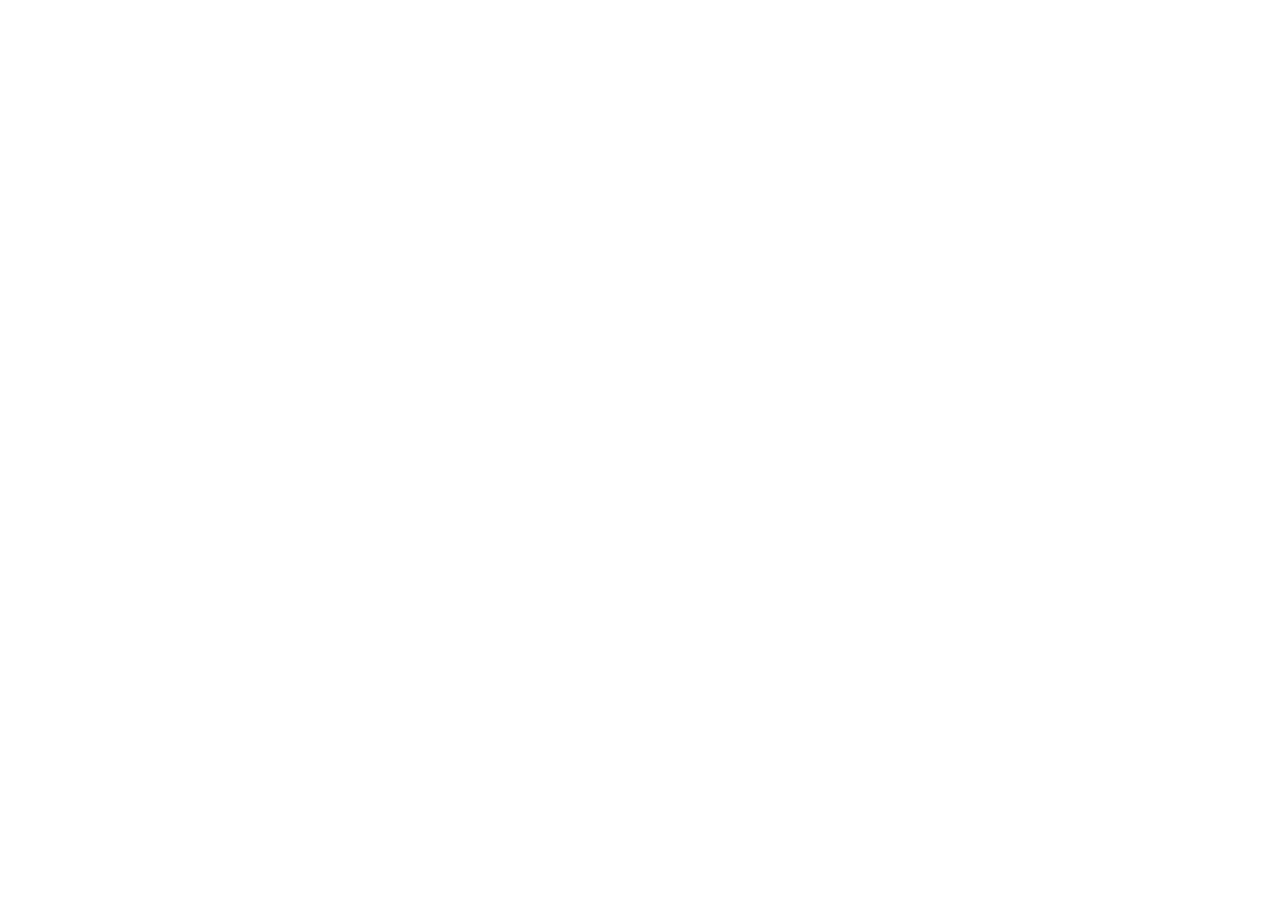
==== commit b12031a2: "chg: purpose of app" ====
--- a/ai/index.html
+++ b/ai/index.html
@@ -1,27 +1,17 @@
-<!DOCTYPE html>
-<html lang="en">
 
-<head>
-  <meta charset="UTF-8" />
-  <meta name="viewport" content="width=device-width, initial-scale=1.0" />
-  <title>Animo - The Operating System for Compliance Intelligence</title>
-  <style>
-    html,
-    body {
-      height: 100%;
-      margin: 0;
-    }
+  <!DOCTYPE html>
+  <html lang="en">
+    <head>
+      <meta charset="UTF-8" />
+      <meta name="viewport" content="width=device-width, initial-scale=1.0" />
+      <title>Review application details</title>
+      <style>html, body { height: 100%; margin: 0; } #root { height: 100%; }</style>
+      <script type="module" crossorigin src="/assets/index-BXQgXiYv.js"></script>
+      <link rel="stylesheet" crossorigin href="/assets/index-DLWvzJZ6.css">
+    </head>
 
-    #root {
-      height: 100%;
-    }
-  </style>
-  <script type="module" crossorigin src="/assets/index-D9sEN3WO.js"></script>
-  <link rel="stylesheet" crossorigin href="/assets/index-CHsxHJVt.css">
-</head>
-
-<body>
-  <div id="root"></div>
-</body>
-
-</html>+    <body>
+      <div id="root"></div>
+    </body>
+  </html>
+  
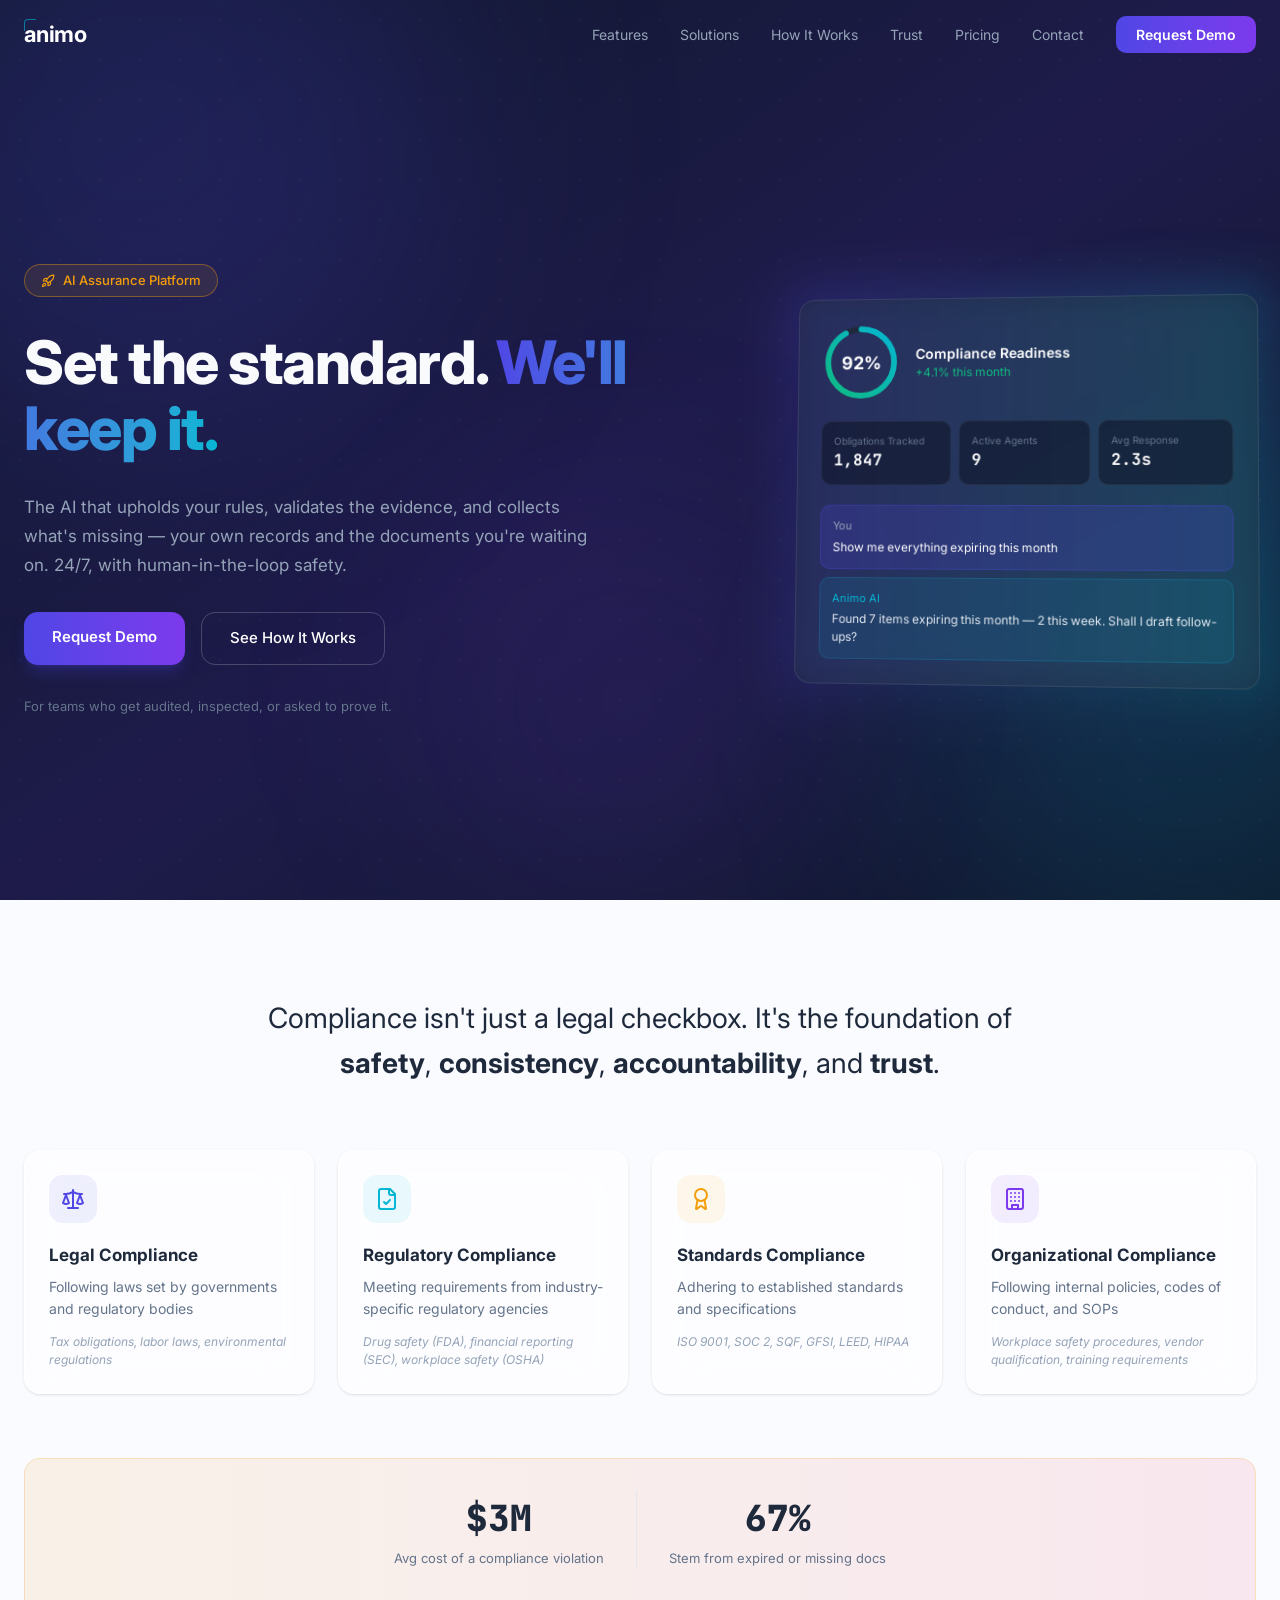
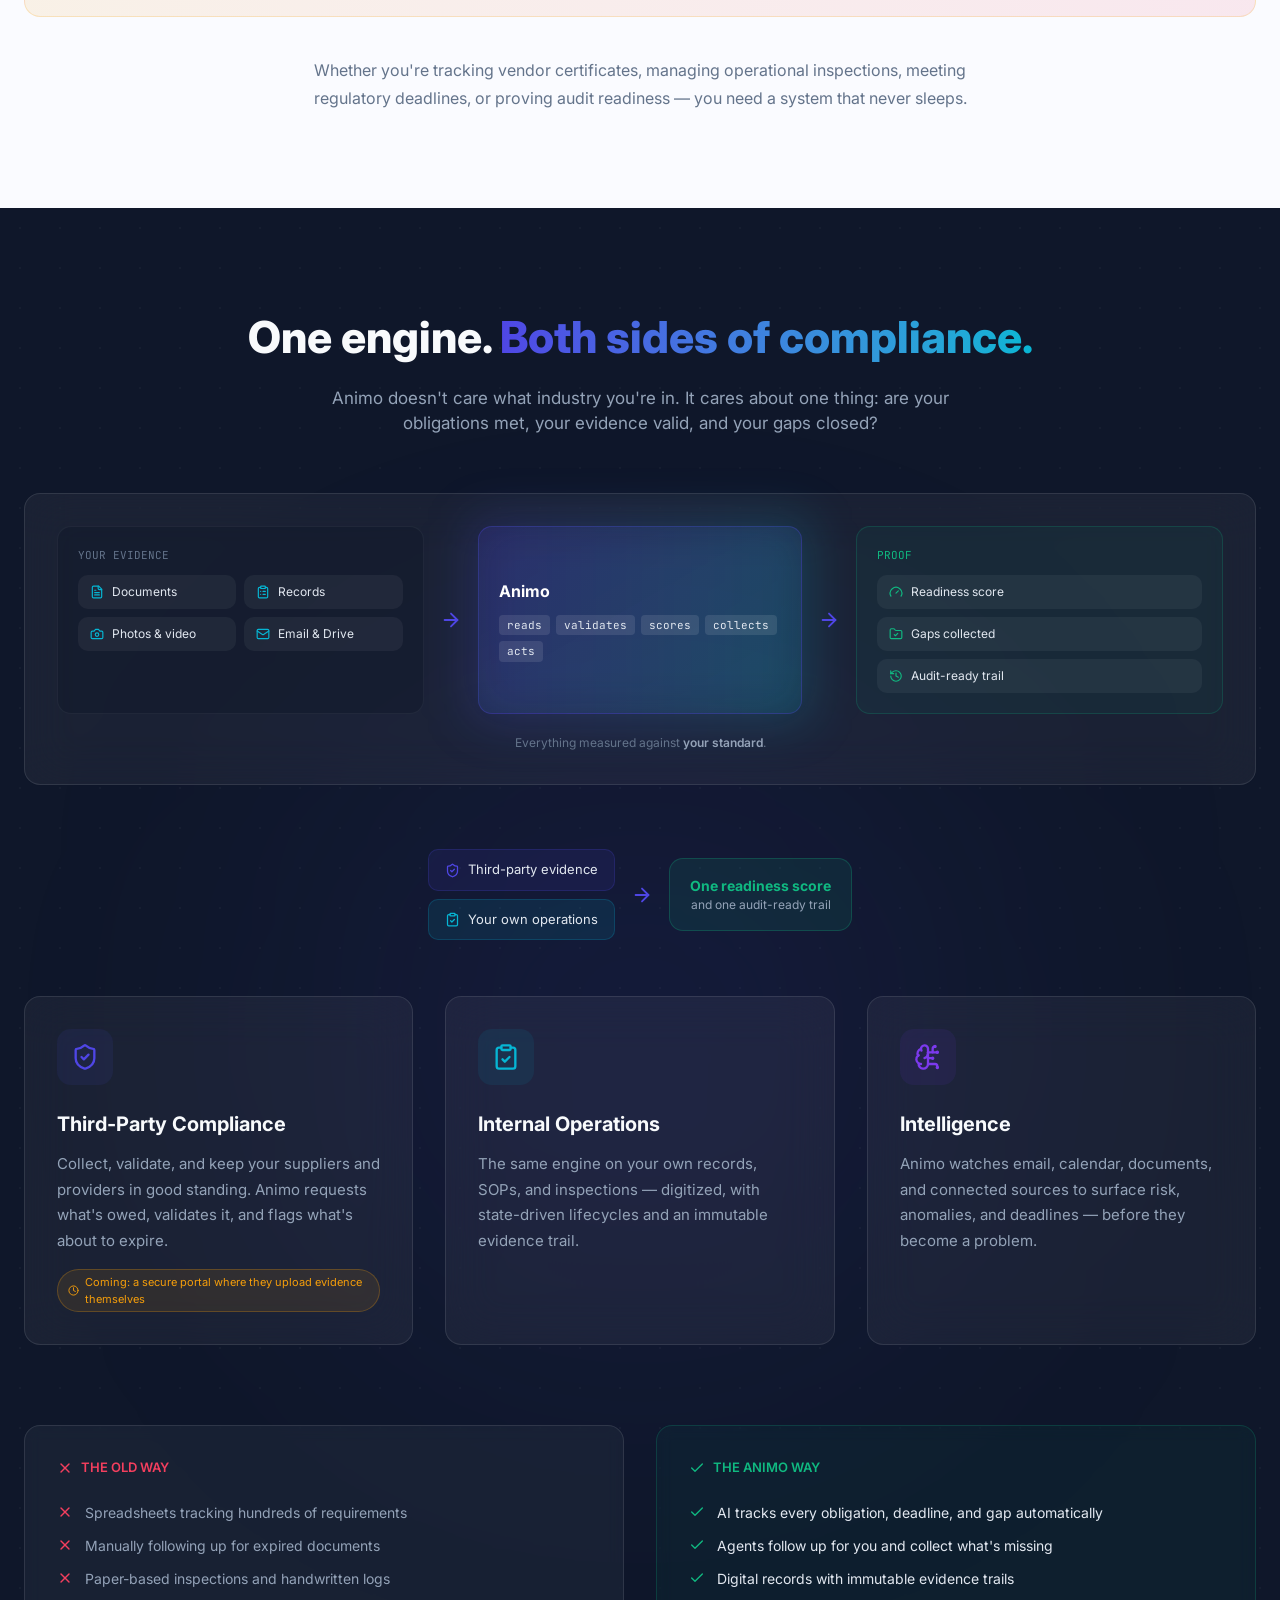
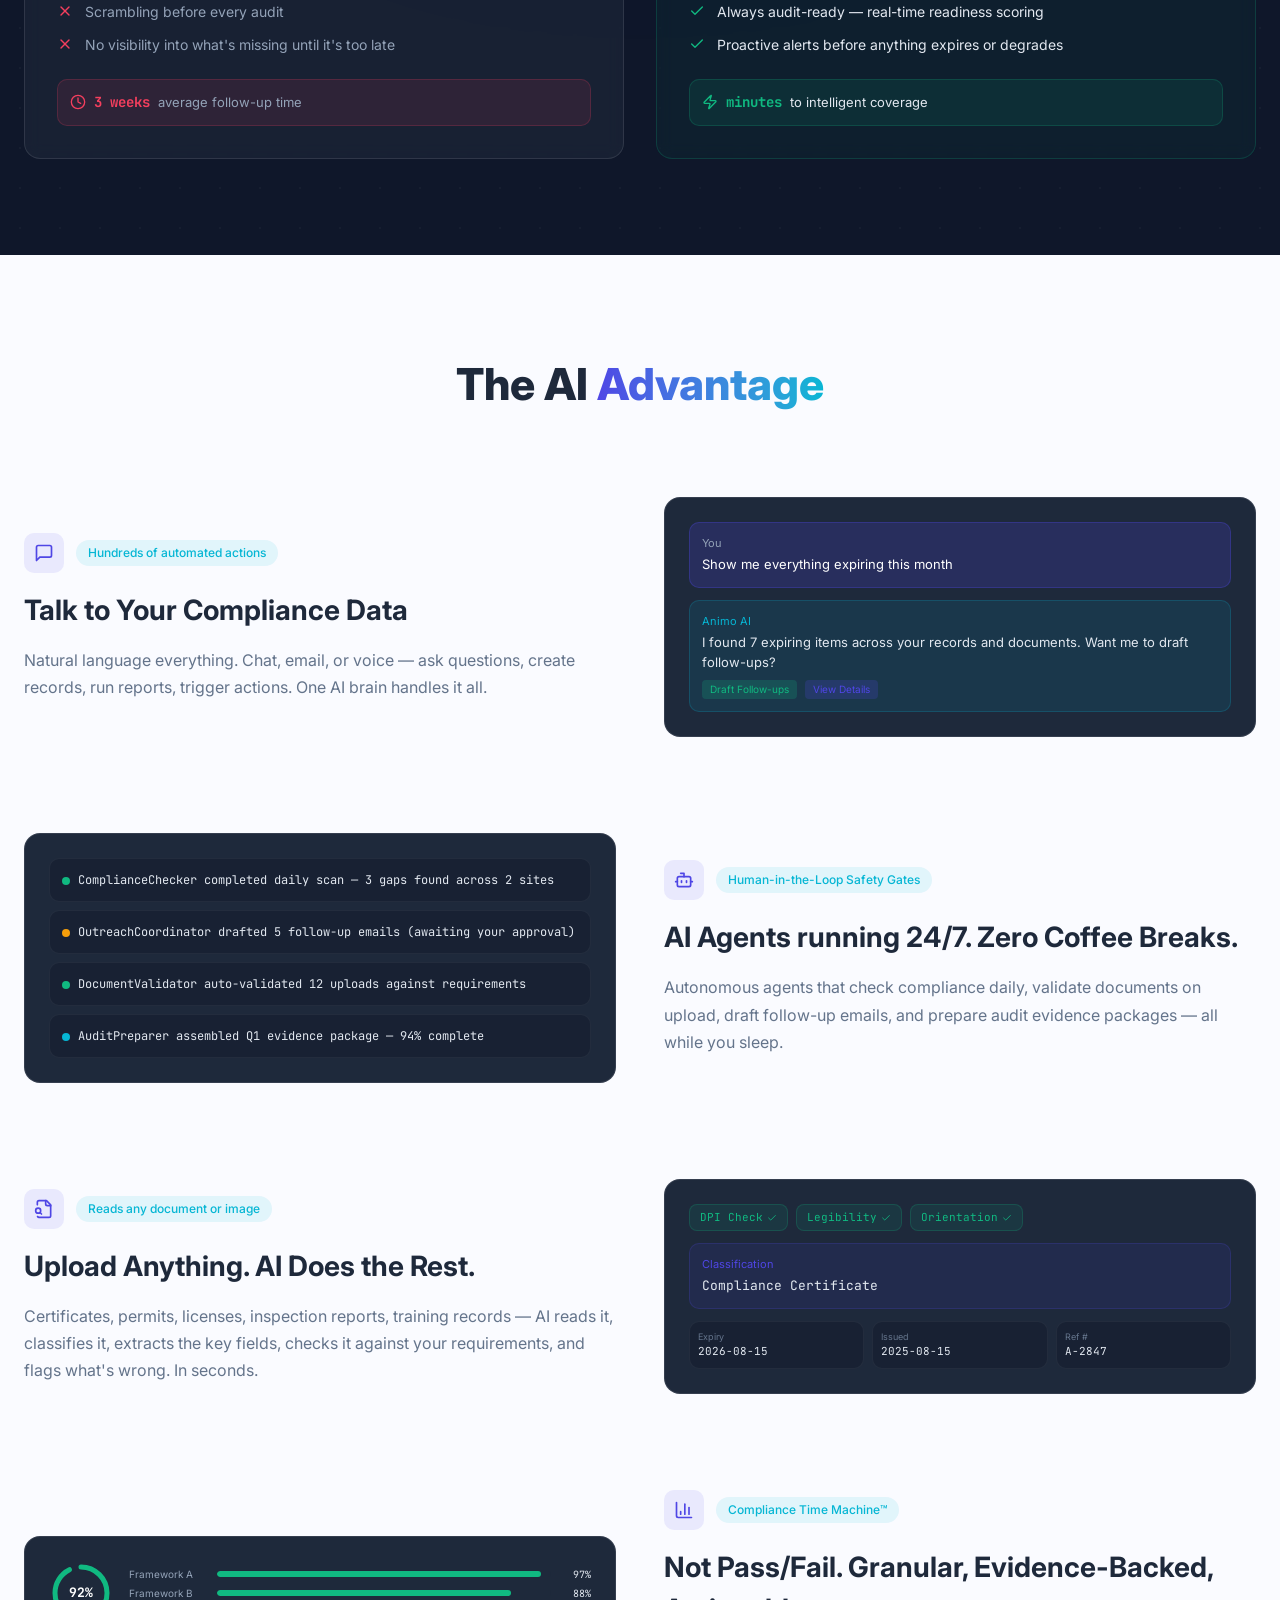
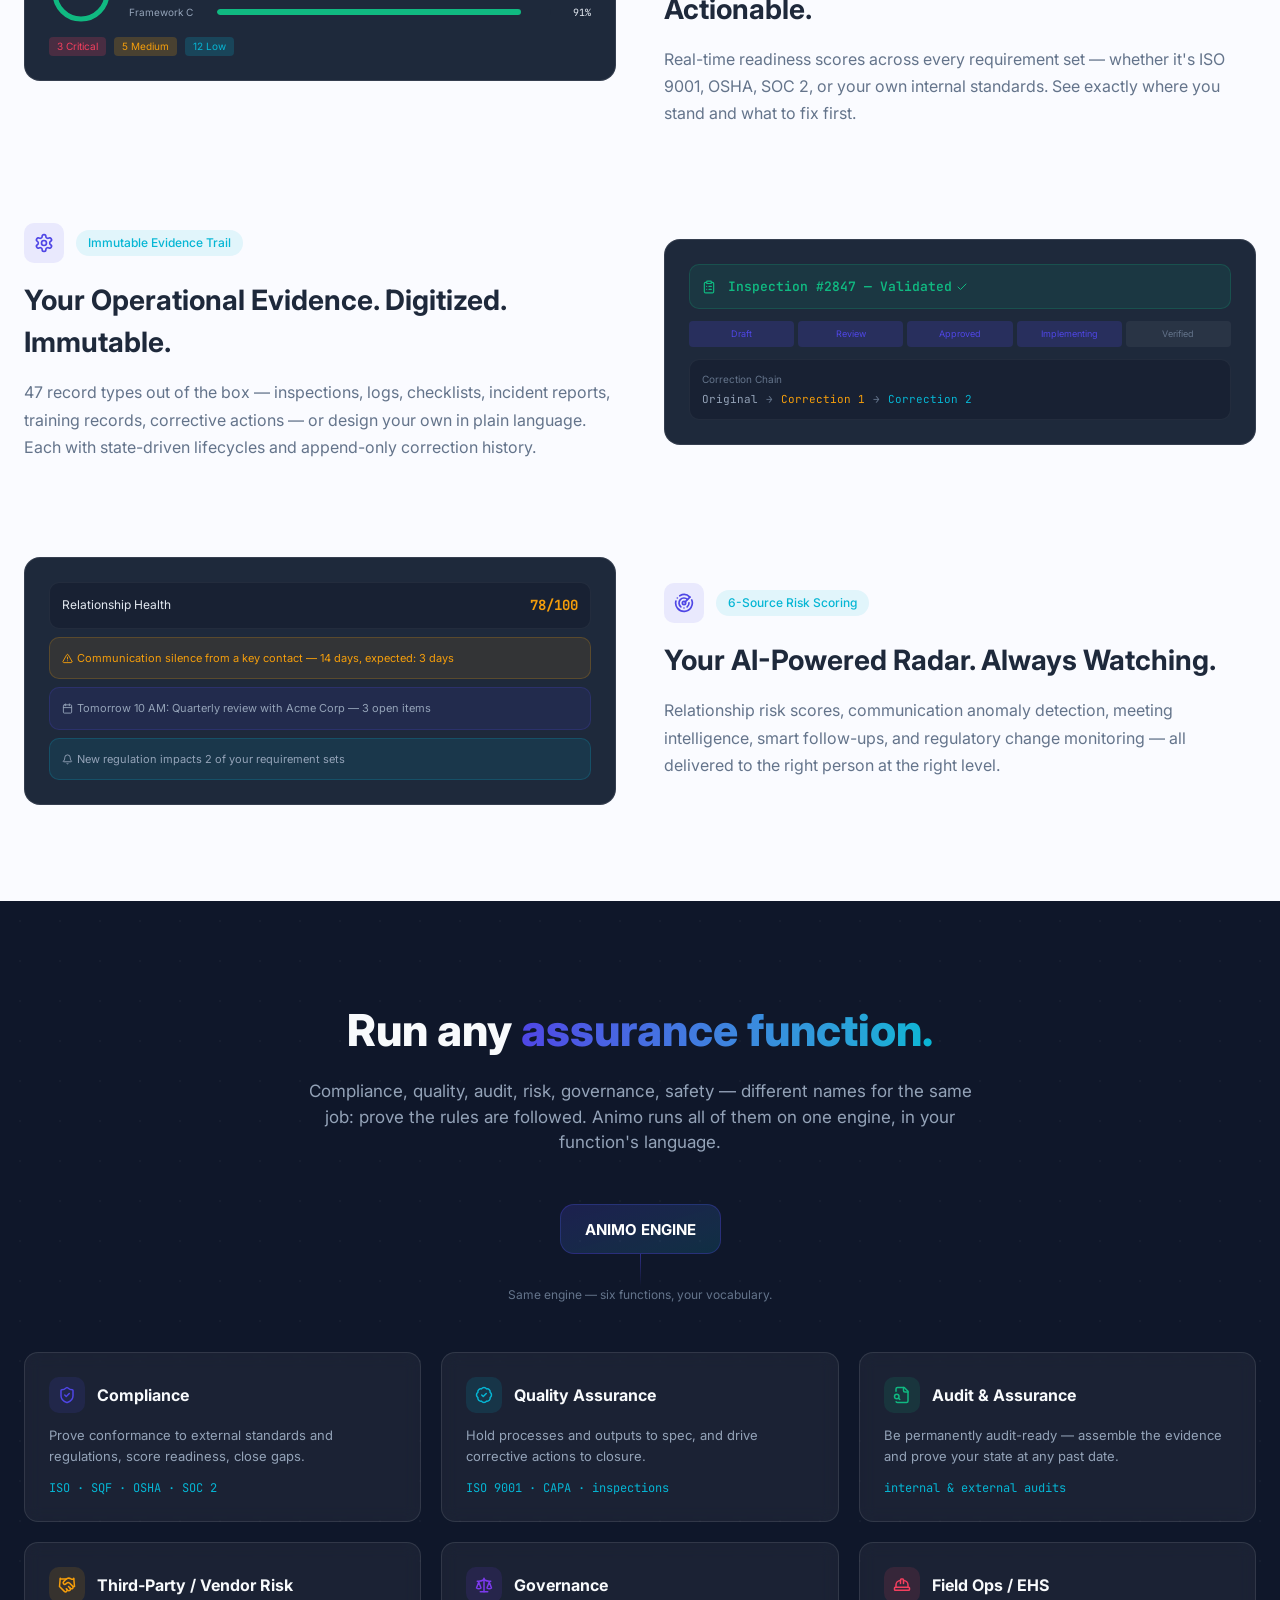
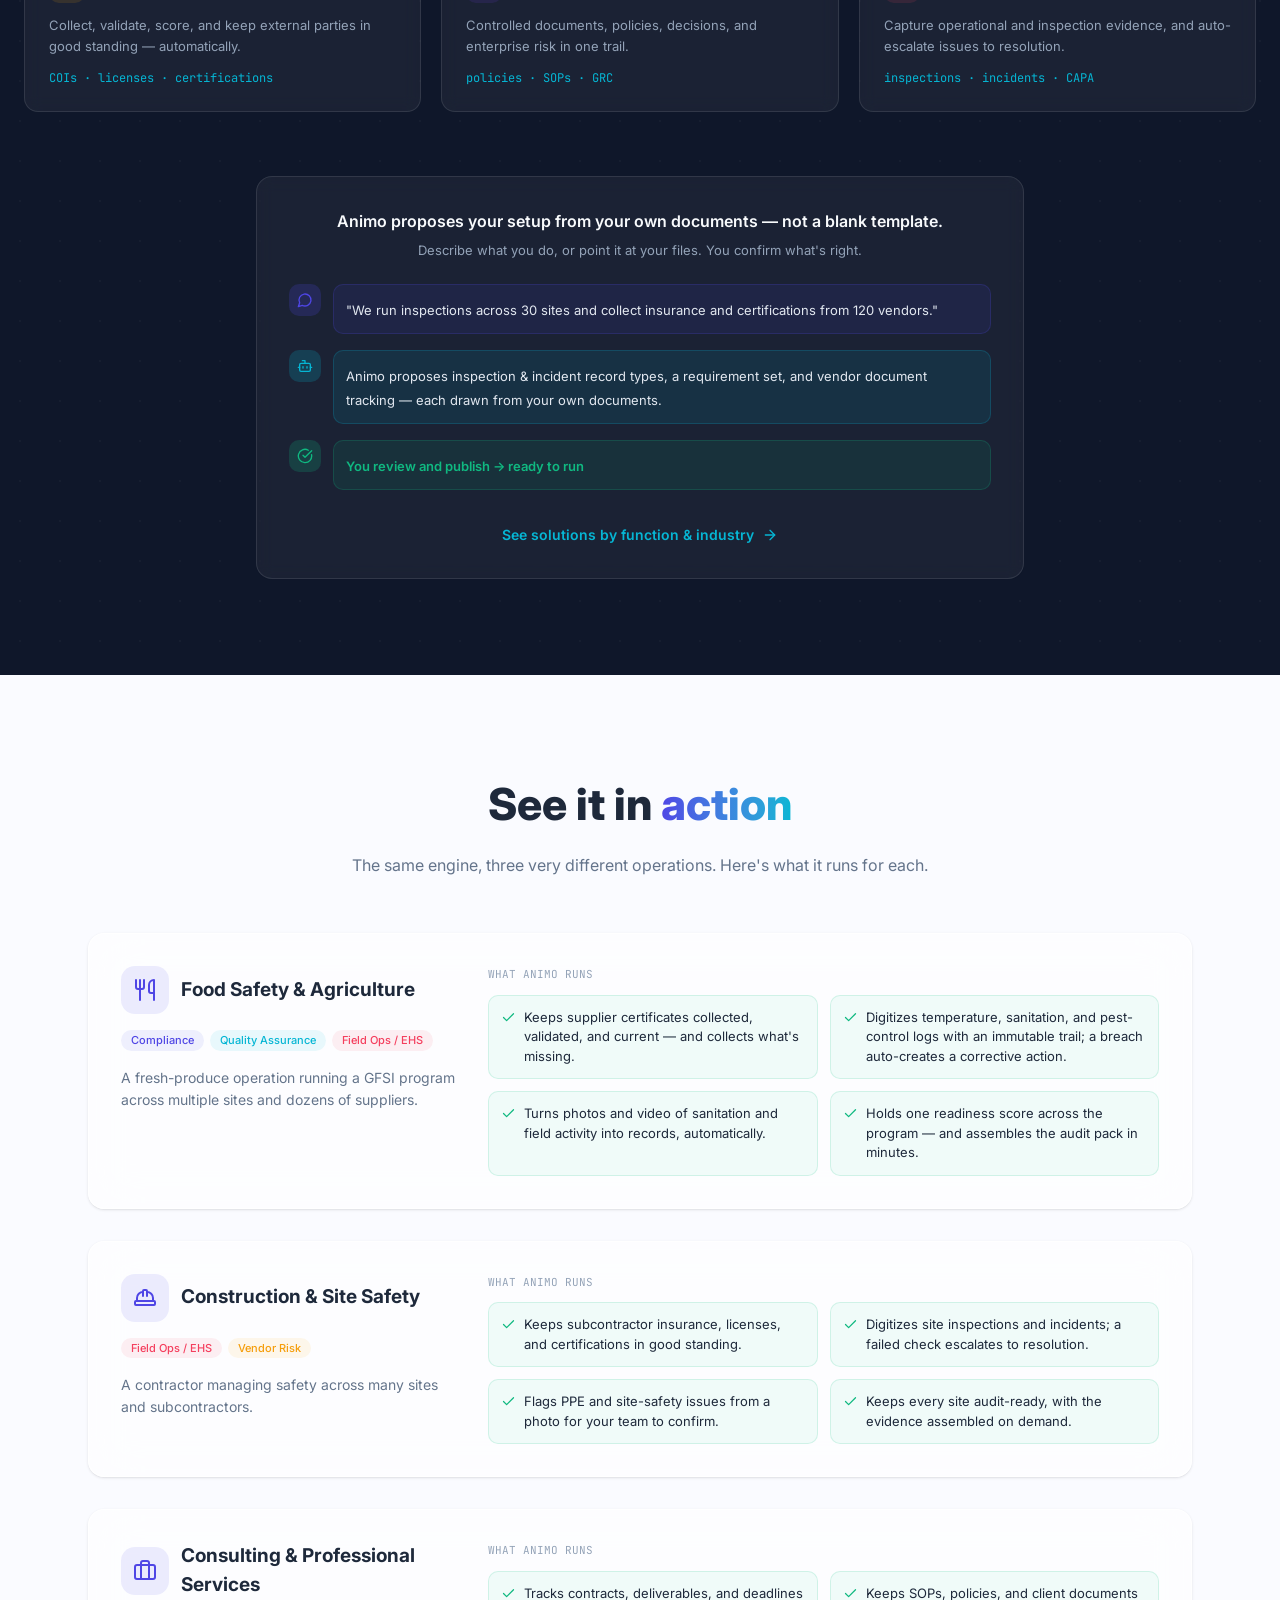
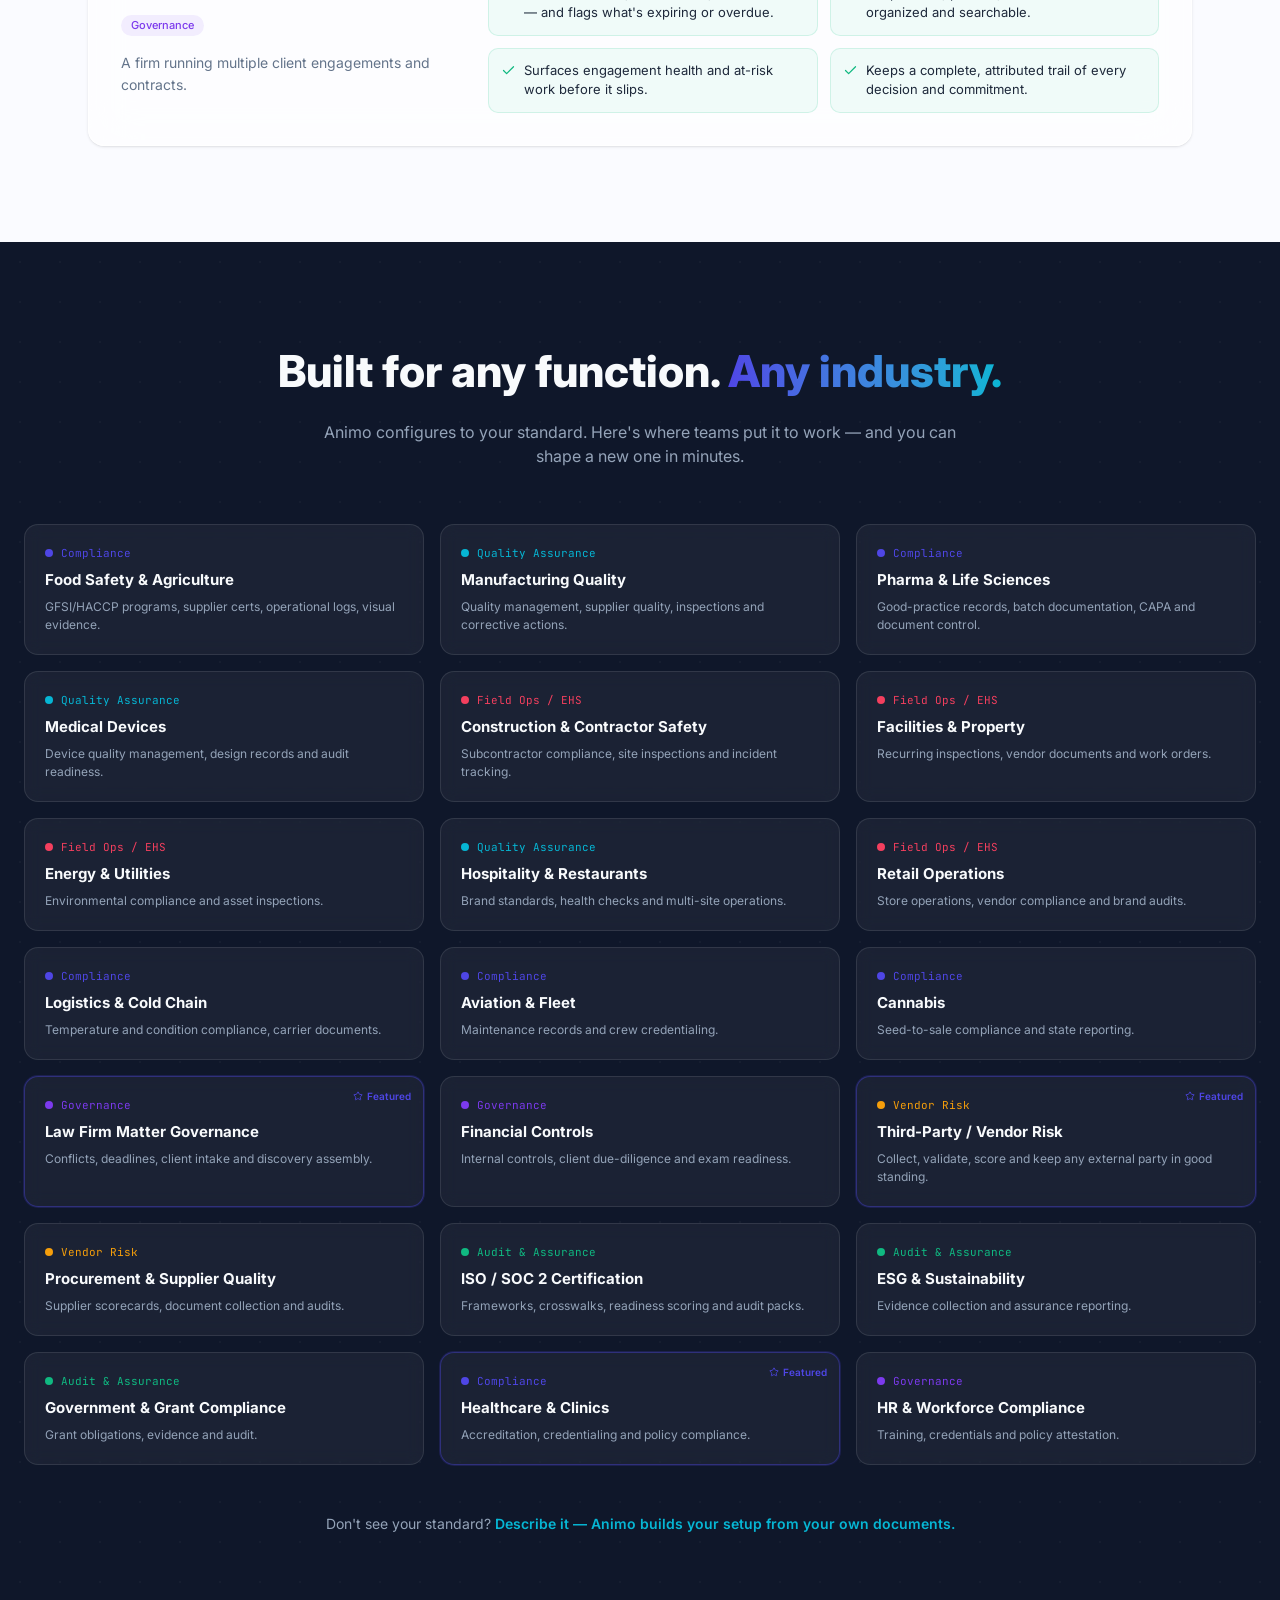
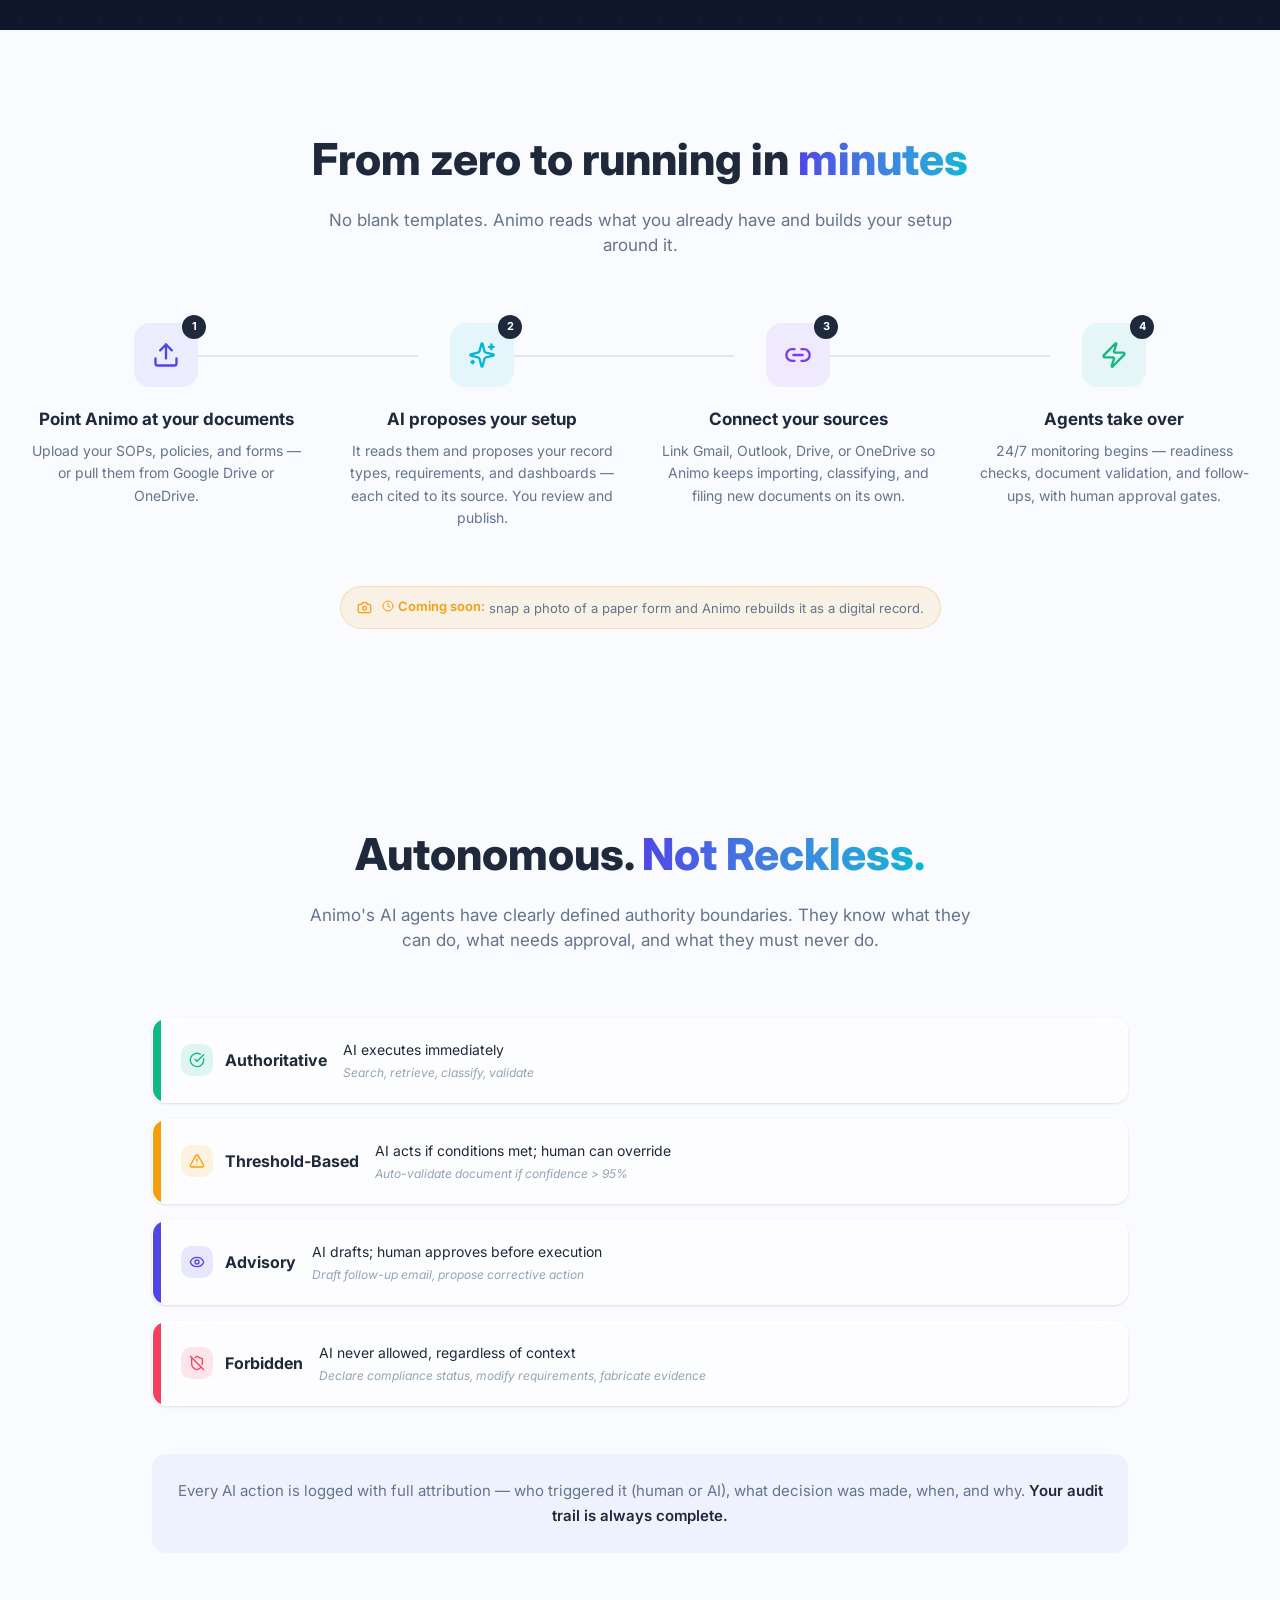
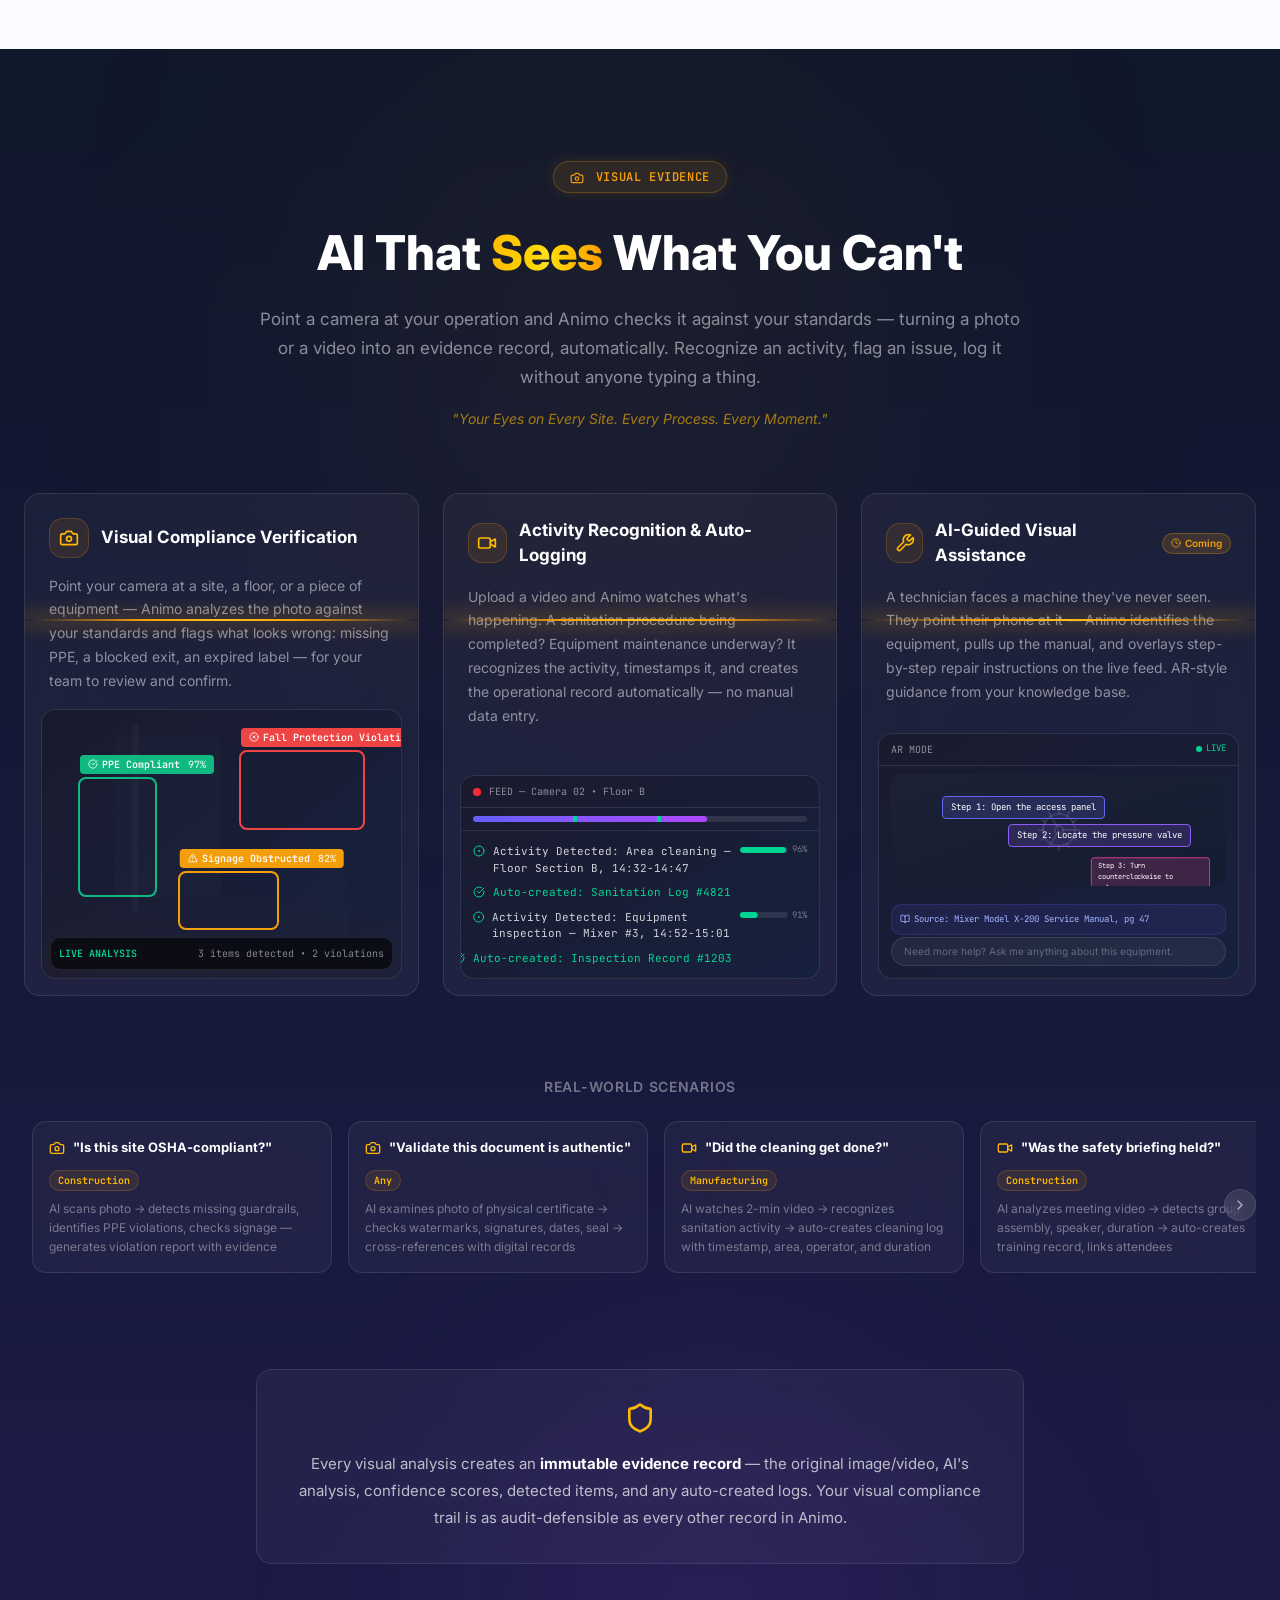
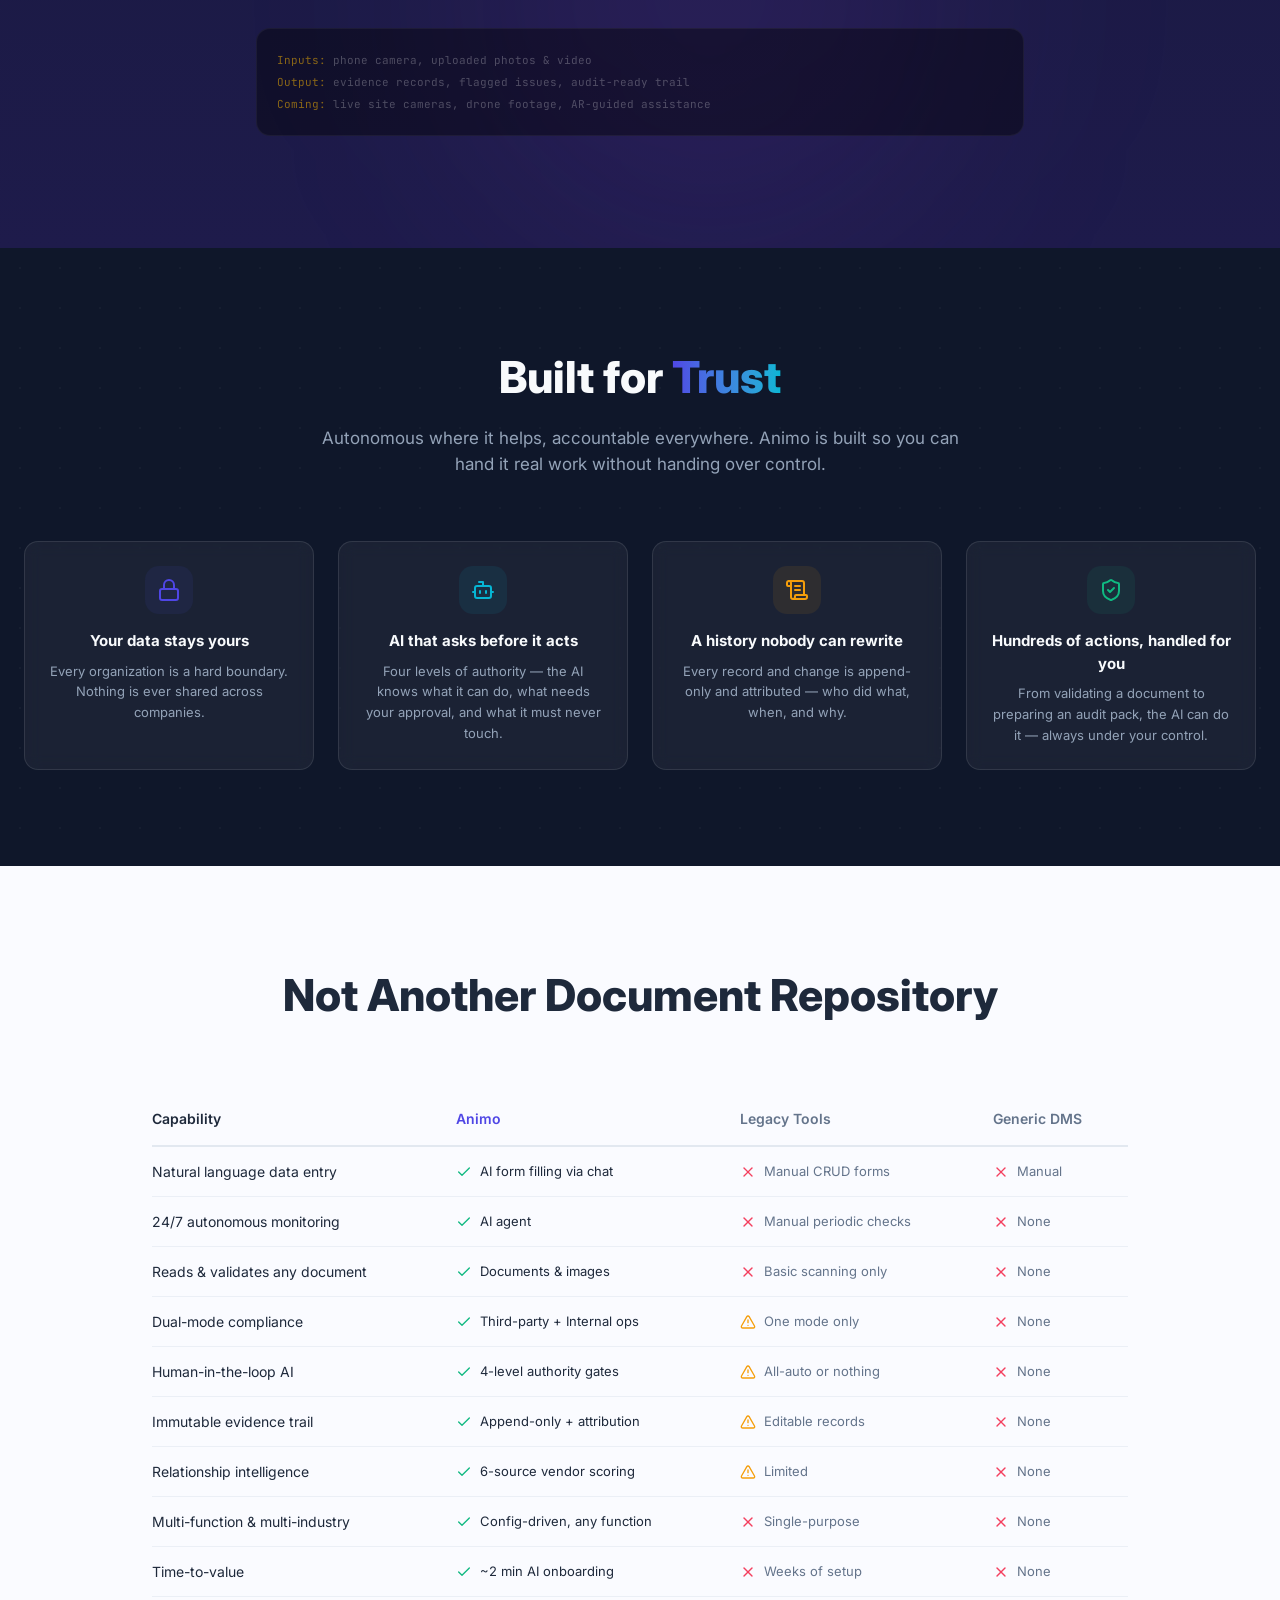
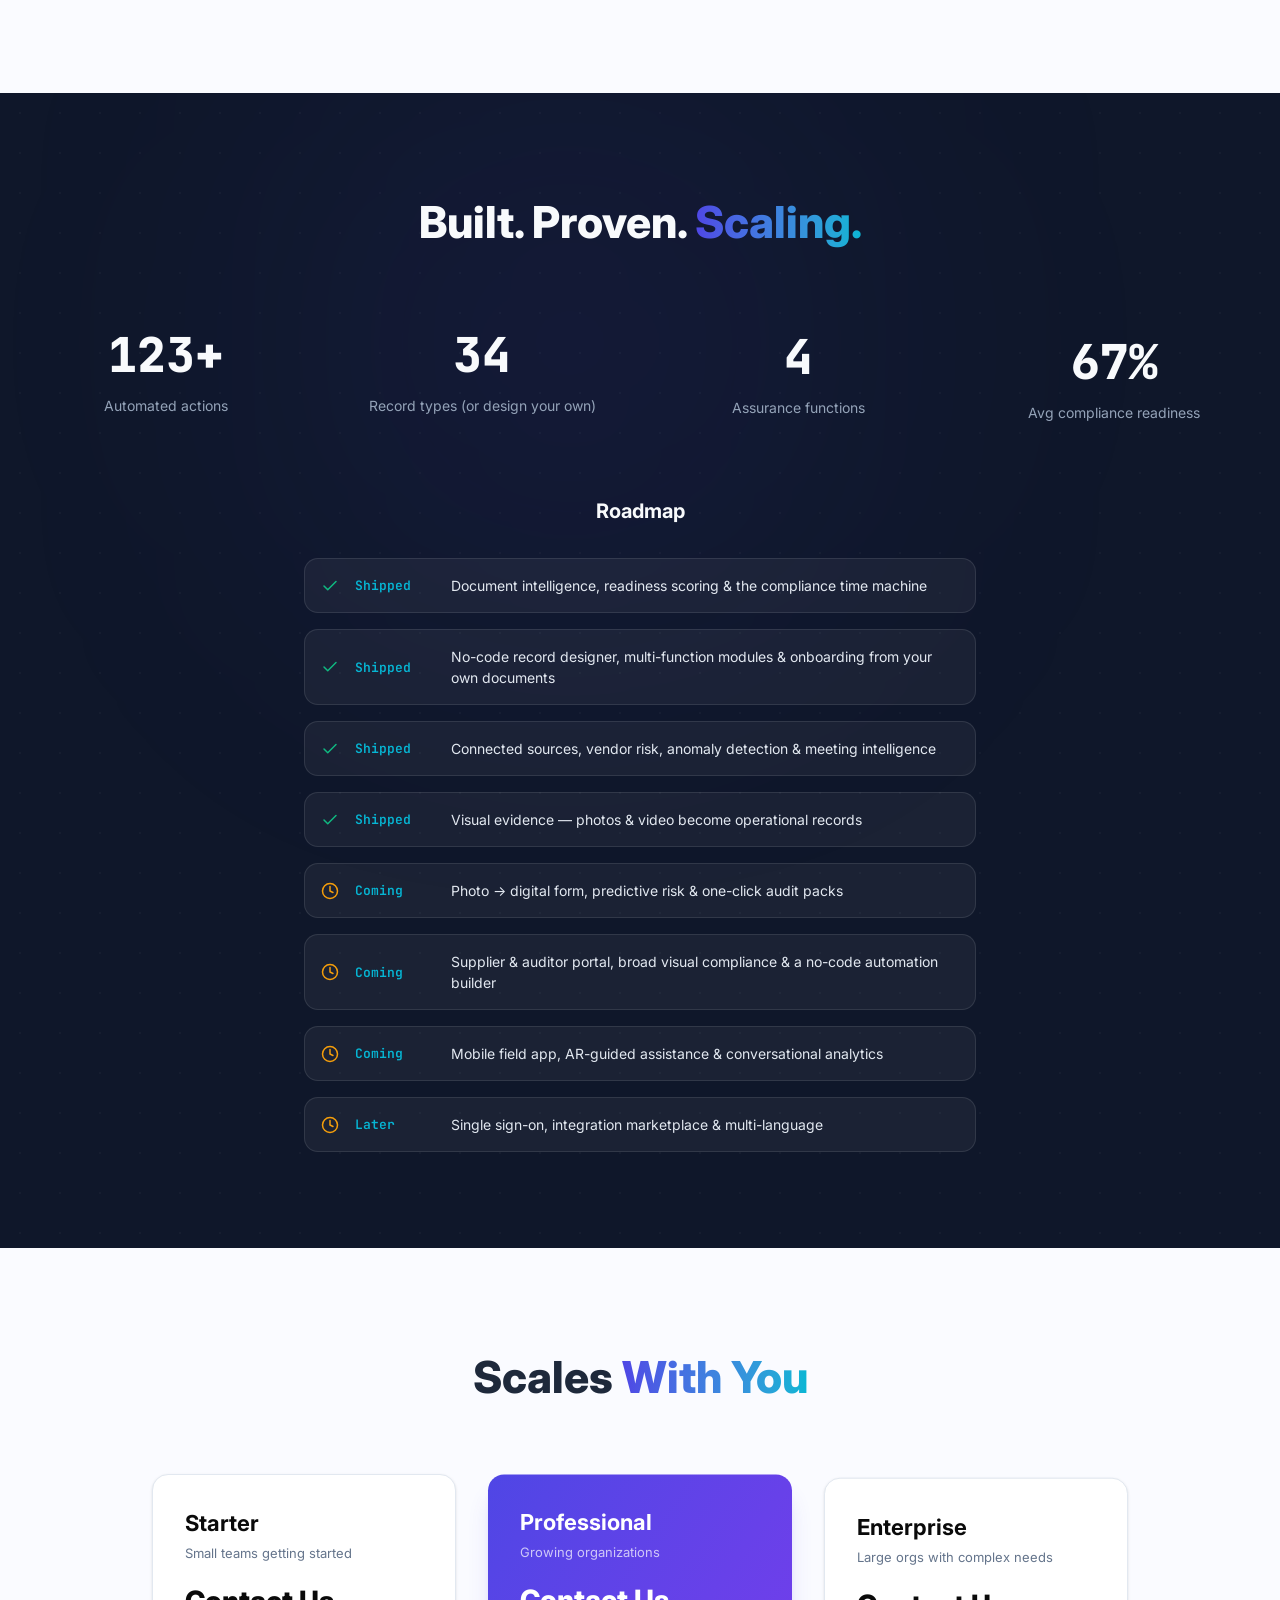
==== commit 5cd5166a: "chg: purpose of app" ====
--- a/ai/index.html
+++ b/ai/index.html
@@ -1,17 +1,27 @@
+<!DOCTYPE html>
+<html lang="en">
 
-  <!DOCTYPE html>
-  <html lang="en">
-    <head>
-      <meta charset="UTF-8" />
-      <meta name="viewport" content="width=device-width, initial-scale=1.0" />
-      <title>Review application details</title>
-      <style>html, body { height: 100%; margin: 0; } #root { height: 100%; }</style>
-      <script type="module" crossorigin src="/assets/index-BXQgXiYv.js"></script>
-      <link rel="stylesheet" crossorigin href="/assets/index-DLWvzJZ6.css">
-    </head>
+<head>
+  <meta charset="UTF-8" />
+  <meta name="viewport" content="width=device-width, initial-scale=1.0" />
+  <title>Review application details</title>
+  <style>
+    html,
+    body {
+      height: 100%;
+      margin: 0;
+    }
 
-    <body>
-      <div id="root"></div>
-    </body>
-  </html>
-  +    #root {
+      height: 100%;
+    }
+  </style>
+  <script type="module" crossorigin src="assets/index-BXQgXiYv.js"></script>
+  <link rel="stylesheet" crossorigin href="assets/index-DLWvzJZ6.css">
+</head>
+
+<body>
+  <div id="root"></div>
+</body>
+
+</html>
--- a/ai/assets/index-DLWvzJZ6.css
+++ b/ai/assets/index-DLWvzJZ6.css
@@ -0,0 +1 @@
+@import"https://fonts.googleapis.com/css2?family=Inter:wght@400;500;600;700;800&family=JetBrains+Mono:wght@400;500;600&display=swap";/*! tailwindcss v4.1.12 | MIT License | https://tailwindcss.com */@layer properties{@supports (((-webkit-hyphens:none)) and (not (margin-trim:inline))) or ((-moz-orient:inline) and (not (color:rgb(from red r g b)))){*,:before,:after,::backdrop{--tw-translate-x:0;--tw-translate-y:0;--tw-translate-z:0;--tw-rotate-x:initial;--tw-rotate-y:initial;--tw-rotate-z:initial;--tw-skew-x:initial;--tw-skew-y:initial;--tw-space-y-reverse:0;--tw-space-x-reverse:0;--tw-border-style:solid;--tw-gradient-position:initial;--tw-gradient-from:#0000;--tw-gradient-via:#0000;--tw-gradient-to:#0000;--tw-gradient-stops:initial;--tw-gradient-via-stops:initial;--tw-gradient-from-position:0%;--tw-gradient-via-position:50%;--tw-gradient-to-position:100%;--tw-leading:initial;--tw-font-weight:initial;--tw-tracking:initial;--tw-ordinal:initial;--tw-slashed-zero:initial;--tw-numeric-figure:initial;--tw-numeric-spacing:initial;--tw-numeric-fraction:initial;--tw-shadow:0 0 #0000;--tw-shadow-color:initial;--tw-shadow-alpha:100%;--tw-inset-shadow:0 0 #0000;--tw-inset-shadow-color:initial;--tw-inset-shadow-alpha:100%;--tw-ring-color:initial;--tw-ring-shadow:0 0 #0000;--tw-inset-ring-color:initial;--tw-inset-ring-shadow:0 0 #0000;--tw-ring-inset:initial;--tw-ring-offset-width:0px;--tw-ring-offset-color:#fff;--tw-ring-offset-shadow:0 0 #0000;--tw-outline-style:solid;--tw-blur:initial;--tw-brightness:initial;--tw-contrast:initial;--tw-grayscale:initial;--tw-hue-rotate:initial;--tw-invert:initial;--tw-opacity:initial;--tw-saturate:initial;--tw-sepia:initial;--tw-drop-shadow:initial;--tw-drop-shadow-color:initial;--tw-drop-shadow-alpha:100%;--tw-drop-shadow-size:initial;--tw-backdrop-blur:initial;--tw-backdrop-brightness:initial;--tw-backdrop-contrast:initial;--tw-backdrop-grayscale:initial;--tw-backdrop-hue-rotate:initial;--tw-backdrop-invert:initial;--tw-backdrop-opacity:initial;--tw-backdrop-saturate:initial;--tw-backdrop-sepia:initial;--tw-duration:initial;--tw-ease:initial;--tw-content:"";--tw-animation-delay:0s;--tw-animation-direction:normal;--tw-animation-duration:initial;--tw-animation-fill-mode:none;--tw-animation-iteration-count:1;--tw-enter-blur:0;--tw-enter-opacity:1;--tw-enter-rotate:0;--tw-enter-scale:1;--tw-enter-translate-x:0;--tw-enter-translate-y:0;--tw-exit-blur:0;--tw-exit-opacity:1;--tw-exit-rotate:0;--tw-exit-scale:1;--tw-exit-translate-x:0;--tw-exit-translate-y:0}}}@layer theme{:root,:host{--font-sans:ui-sans-serif,system-ui,sans-serif,"Apple Color Emoji","Segoe UI Emoji","Segoe UI Symbol","Noto Color Emoji";--font-mono:ui-monospace,SFMono-Regular,Menlo,Monaco,Consolas,"Liberation Mono","Courier New",monospace;--color-red-500:oklch(63.7% .237 25.331);--color-amber-400:oklch(82.8% .189 84.429);--color-amber-500:oklch(76.9% .188 70.08);--color-amber-900:oklch(41.4% .112 45.904);--color-yellow-300:oklch(90.5% .182 98.111);--color-emerald-400:oklch(76.5% .177 163.223);--color-indigo-300:oklch(78.5% .115 274.713);--color-indigo-500:oklch(58.5% .233 277.117);--color-purple-500:oklch(62.7% .265 303.9);--color-gray-100:oklch(96.7% .003 264.542);--color-gray-500:oklch(55.1% .027 264.364);--color-gray-600:oklch(44.6% .03 256.802);--color-gray-700:oklch(37.3% .034 259.733);--color-gray-800:oklch(27.8% .033 256.848);--color-gray-900:oklch(21% .034 264.665);--color-black:#000;--color-white:#fff;--spacing:.25rem;--container-xs:20rem;--container-sm:24rem;--container-md:28rem;--container-lg:32rem;--container-xl:36rem;--container-2xl:42rem;--container-3xl:48rem;--container-4xl:56rem;--container-5xl:64rem;--container-6xl:72rem;--container-7xl:80rem;--text-xs:.75rem;--text-xs--line-height:calc(1/.75);--text-sm:.875rem;--text-sm--line-height:calc(1.25/.875);--text-base:1rem;--text-base--line-height: 1.5 ;--text-lg:1.125rem;--text-lg--line-height:calc(1.75/1.125);--text-xl:1.25rem;--text-2xl:1.5rem;--font-weight-normal:400;--font-weight-medium:500;--font-weight-semibold:600;--tracking-tight:-.025em;--tracking-wider:.05em;--tracking-widest:.1em;--leading-tight:1.25;--leading-relaxed:1.625;--radius-xs:.125rem;--radius-2xl:1rem;--radius-3xl:1.5rem;--ease-in-out:cubic-bezier(.4,0,.2,1);--animate-pulse:pulse 2s cubic-bezier(.4,0,.6,1)infinite;--blur-sm:8px;--blur-xl:24px;--aspect-video:16/9;--default-transition-duration:.15s;--default-transition-timing-function:cubic-bezier(.4,0,.2,1);--default-font-family:var(--font-sans);--default-mono-font-family:var(--font-mono);--color-border:var(--border)}}@layer base{*,:after,:before,::backdrop{box-sizing:border-box;border:0 solid;margin:0;padding:0}::file-selector-button{box-sizing:border-box;border:0 solid;margin:0;padding:0}html,:host{-webkit-text-size-adjust:100%;-moz-tab-size:4;tab-size:4;line-height:1.5;font-family:var(--default-font-family,ui-sans-serif,system-ui,sans-serif,"Apple Color Emoji","Segoe UI Emoji","Segoe UI Symbol","Noto Color Emoji");font-feature-settings:var(--default-font-feature-settings,normal);font-variation-settings:var(--default-font-variation-settings,normal);-webkit-tap-highlight-color:transparent}hr{height:0;color:inherit;border-top-width:1px}abbr:where([title]){-webkit-text-decoration:underline dotted;text-decoration:underline dotted}h1,h2,h3,h4,h5,h6{font-size:inherit;font-weight:inherit}a{color:inherit;-webkit-text-decoration:inherit;text-decoration:inherit}b,strong{font-weight:bolder}code,kbd,samp,pre{font-family:var(--default-mono-font-family,ui-monospace,SFMono-Regular,Menlo,Monaco,Consolas,"Liberation Mono","Courier New",monospace);font-feature-settings:var(--default-mono-font-feature-settings,normal);font-variation-settings:var(--default-mono-font-variation-settings,normal);font-size:1em}small{font-size:80%}sub,sup{vertical-align:baseline;font-size:75%;line-height:0;position:relative}sub{bottom:-.25em}sup{top:-.5em}table{text-indent:0;border-color:inherit;border-collapse:collapse}:-moz-focusring{outline:auto}progress{vertical-align:baseline}summary{display:list-item}ol,ul,menu{list-style:none}img,svg,video,canvas,audio,iframe,embed,object{vertical-align:middle;display:block}img,video{max-width:100%;height:auto}button,input,select,optgroup,textarea{font:inherit;font-feature-settings:inherit;font-variation-settings:inherit;letter-spacing:inherit;color:inherit;opacity:1;background-color:#0000;border-radius:0}::file-selector-button{font:inherit;font-feature-settings:inherit;font-variation-settings:inherit;letter-spacing:inherit;color:inherit;opacity:1;background-color:#0000;border-radius:0}:where(select:is([multiple],[size])) optgroup{font-weight:bolder}:where(select:is([multiple],[size])) optgroup option{padding-inline-start:20px}::file-selector-button{margin-inline-end:4px}::placeholder{opacity:1}@supports (not ((-webkit-appearance:-apple-pay-button))) or (contain-intrinsic-size:1px){::placeholder{color:currentColor}@supports (color:color-mix(in lab,red,red)){::placeholder{color:color-mix(in oklab,currentcolor 50%,transparent)}}}textarea{resize:vertical}::-webkit-search-decoration{-webkit-appearance:none}::-webkit-date-and-time-value{min-height:1lh;text-align:inherit}::-webkit-datetime-edit{display:inline-flex}::-webkit-datetime-edit-fields-wrapper{padding:0}::-webkit-datetime-edit{padding-block:0}::-webkit-datetime-edit-year-field{padding-block:0}::-webkit-datetime-edit-month-field{padding-block:0}::-webkit-datetime-edit-day-field{padding-block:0}::-webkit-datetime-edit-hour-field{padding-block:0}::-webkit-datetime-edit-minute-field{padding-block:0}::-webkit-datetime-edit-second-field{padding-block:0}::-webkit-datetime-edit-millisecond-field{padding-block:0}::-webkit-datetime-edit-meridiem-field{padding-block:0}::-webkit-calendar-picker-indicator{line-height:1}:-moz-ui-invalid{box-shadow:none}button,input:where([type=button],[type=reset],[type=submit]){-webkit-appearance:button;-moz-appearance:button;appearance:button}::file-selector-button{-webkit-appearance:button;-moz-appearance:button;appearance:button}::-webkit-inner-spin-button{height:auto}::-webkit-outer-spin-button{height:auto}[hidden]:where(:not([hidden=until-found])){display:none!important}*{border-color:var(--border);outline-color:var(--ring)}@supports (color:color-mix(in lab,red,red)){*{outline-color:color-mix(in oklab,var(--ring)50%,transparent)}}body{background-color:var(--background);color:var(--foreground)}html{font-size:var(--font-size)}h1{font-size:var(--text-2xl);font-weight:var(--font-weight-medium);line-height:1.5}h2{font-size:var(--text-xl);font-weight:var(--font-weight-medium);line-height:1.5}h3{font-size:var(--text-lg);font-weight:var(--font-weight-medium);line-height:1.5}h4,label,button{font-size:var(--text-base);font-weight:var(--font-weight-medium);line-height:1.5}input{font-size:var(--text-base);font-weight:var(--font-weight-normal);line-height:1.5}}@layer components;@layer utilities{.\@container\/card-header{container:card-header/inline-size}.pointer-events-none{pointer-events:none}.invisible{visibility:hidden}.sr-only{clip:rect(0,0,0,0);white-space:nowrap;border-width:0;width:1px;height:1px;margin:-1px;padding:0;position:absolute;overflow:hidden}.absolute{position:absolute}.fixed{position:fixed}.relative{position:relative}.static{position:static}.-inset-2{inset:calc(var(--spacing)*-2)}.-inset-3{inset:calc(var(--spacing)*-3)}.-inset-4{inset:calc(var(--spacing)*-4)}.inset-0{inset:calc(var(--spacing)*0)}.inset-x-0{inset-inline:calc(var(--spacing)*0)}.inset-y-0{inset-block:calc(var(--spacing)*0)}.-top-0\.5{top:calc(var(--spacing)*-.5)}.-top-2{top:calc(var(--spacing)*-2)}.-top-6{top:calc(var(--spacing)*-6)}.-top-12{top:calc(var(--spacing)*-12)}.-top-20{top:calc(var(--spacing)*-20)}.-top-40{top:calc(var(--spacing)*-40)}.top-0{top:calc(var(--spacing)*0)}.top-1\.5{top:calc(var(--spacing)*1.5)}.top-1\/2{top:50%}.top-3{top:calc(var(--spacing)*3)}.top-3\.5{top:calc(var(--spacing)*3.5)}.top-4{top:calc(var(--spacing)*4)}.top-8{top:calc(var(--spacing)*8)}.top-\[-2px\]{top:-2px}.top-\[1px\]{top:1px}.top-\[5\%\]{top:5%}.top-\[10\%\]{top:10%}.top-\[50\%\]{top:50%}.top-\[60\%\]{top:60%}.top-full{top:100%}.-right-2{right:calc(var(--spacing)*-2)}.-right-12{right:calc(var(--spacing)*-12)}.-right-40{right:calc(var(--spacing)*-40)}.right-0{right:calc(var(--spacing)*0)}.right-1{right:calc(var(--spacing)*1)}.right-1\/4{right:25%}.right-2{right:calc(var(--spacing)*2)}.right-3{right:calc(var(--spacing)*3)}.right-4{right:calc(var(--spacing)*4)}.right-\[15\%\]{right:15%}.-bottom-12{bottom:calc(var(--spacing)*-12)}.bottom-0{bottom:calc(var(--spacing)*0)}.bottom-2{bottom:calc(var(--spacing)*2)}.bottom-\[10\%\]{bottom:10%}.-left-12{left:calc(var(--spacing)*-12)}.-left-40{left:calc(var(--spacing)*-40)}.left-0{left:calc(var(--spacing)*0)}.left-1{left:calc(var(--spacing)*1)}.left-1\/2{left:50%}.left-1\/3{left:33.3333%}.left-1\/4{left:25%}.left-2{left:calc(var(--spacing)*2)}.left-\[20\%\]{left:20%}.left-\[25\%\]{left:25%}.left-\[30\%\]{left:30%}.left-\[50\%\]{left:50%}.left-\[55\%\]{left:55%}.left-\[calc\(50\%\+32px\)\]{left:calc(50% + 32px)}.isolate{isolation:isolate}.-z-10{z-index:-10}.z-10{z-index:10}.z-20{z-index:20}.z-50{z-index:50}.z-\[1\]{z-index:1}.col-start-2{grid-column-start:2}.row-span-2{grid-row:span 2/span 2}.row-start-1{grid-row-start:1}.-mx-1{margin-inline:calc(var(--spacing)*-1)}.mx-2{margin-inline:calc(var(--spacing)*2)}.mx-3{margin-inline:calc(var(--spacing)*3)}.mx-3\.5{margin-inline:calc(var(--spacing)*3.5)}.mx-auto{margin-inline:auto}.my-0\.5{margin-block:calc(var(--spacing)*.5)}.my-1{margin-block:calc(var(--spacing)*1)}.-mt-4{margin-top:calc(var(--spacing)*-4)}.mt-0\.5{margin-top:calc(var(--spacing)*.5)}.mt-1{margin-top:calc(var(--spacing)*1)}.mt-1\.5{margin-top:calc(var(--spacing)*1.5)}.mt-2{margin-top:calc(var(--spacing)*2)}.mt-3{margin-top:calc(var(--spacing)*3)}.mt-4{margin-top:calc(var(--spacing)*4)}.mt-5{margin-top:calc(var(--spacing)*5)}.mt-8{margin-top:calc(var(--spacing)*8)}.mt-12{margin-top:calc(var(--spacing)*12)}.mt-14{margin-top:calc(var(--spacing)*14)}.mt-auto{margin-top:auto}.mr-1{margin-right:calc(var(--spacing)*1)}.mb-1{margin-bottom:calc(var(--spacing)*1)}.mb-1\.5{margin-bottom:calc(var(--spacing)*1.5)}.mb-2{margin-bottom:calc(var(--spacing)*2)}.mb-3{margin-bottom:calc(var(--spacing)*3)}.mb-4{margin-bottom:calc(var(--spacing)*4)}.mb-5{margin-bottom:calc(var(--spacing)*5)}.mb-6{margin-bottom:calc(var(--spacing)*6)}.mb-8{margin-bottom:calc(var(--spacing)*8)}.mb-10{margin-bottom:calc(var(--spacing)*10)}.mb-12{margin-bottom:calc(var(--spacing)*12)}.mb-14{margin-bottom:calc(var(--spacing)*14)}.mb-16{margin-bottom:calc(var(--spacing)*16)}.mb-20{margin-bottom:calc(var(--spacing)*20)}.-ml-4{margin-left:calc(var(--spacing)*-4)}.ml-1{margin-left:calc(var(--spacing)*1)}.ml-auto{margin-left:auto}.line-clamp-1{-webkit-line-clamp:1;-webkit-box-orient:vertical;display:-webkit-box;overflow:hidden}.block{display:block}.flex{display:flex}.grid{display:grid}.hidden{display:none}.inline{display:inline}.inline-block{display:inline-block}.inline-flex{display:inline-flex}.table{display:table}.table-caption{display:table-caption}.table-cell{display:table-cell}.table-row{display:table-row}.field-sizing-content{field-sizing:content}.aspect-\[4\/3\]{aspect-ratio:4/3}.aspect-square{aspect-ratio:1}.aspect-video{aspect-ratio:var(--aspect-video)}.size-2{width:calc(var(--spacing)*2);height:calc(var(--spacing)*2)}.size-2\.5{width:calc(var(--spacing)*2.5);height:calc(var(--spacing)*2.5)}.size-3{width:calc(var(--spacing)*3);height:calc(var(--spacing)*3)}.size-3\.5{width:calc(var(--spacing)*3.5);height:calc(var(--spacing)*3.5)}.size-4{width:calc(var(--spacing)*4);height:calc(var(--spacing)*4)}.size-7{width:calc(var(--spacing)*7);height:calc(var(--spacing)*7)}.size-8{width:calc(var(--spacing)*8);height:calc(var(--spacing)*8)}.size-9{width:calc(var(--spacing)*9);height:calc(var(--spacing)*9)}.size-10{width:calc(var(--spacing)*10);height:calc(var(--spacing)*10)}.size-full{width:100%;height:100%}.h-0\.5{height:calc(var(--spacing)*.5)}.h-1\.5{height:calc(var(--spacing)*1.5)}.h-2{height:calc(var(--spacing)*2)}.h-2\.5{height:calc(var(--spacing)*2.5)}.h-3{height:calc(var(--spacing)*3)}.h-4{height:calc(var(--spacing)*4)}.h-5{height:calc(var(--spacing)*5)}.h-6{height:calc(var(--spacing)*6)}.h-7{height:calc(var(--spacing)*7)}.h-8{height:calc(var(--spacing)*8)}.h-9{height:calc(var(--spacing)*9)}.h-10{height:calc(var(--spacing)*10)}.h-12{height:calc(var(--spacing)*12)}.h-14{height:calc(var(--spacing)*14)}.h-16{height:calc(var(--spacing)*16)}.h-20{height:calc(var(--spacing)*20)}.h-28{height:calc(var(--spacing)*28)}.h-\[1\.15rem\]{height:1.15rem}.h-\[2px\]{height:2px}.h-\[35\%\]{height:35%}.h-\[40\%\]{height:40%}.h-\[60\%\]{height:60%}.h-\[70\%\]{height:70%}.h-\[400px\]{height:400px}.h-\[500px\]{height:500px}.h-\[600px\]{height:600px}.h-\[calc\(100\%\+4px\)\]{height:calc(100% + 4px)}.h-\[calc\(100\%-1px\)\]{height:calc(100% - 1px)}.h-\[var\(--radix-navigation-menu-viewport-height\)\]{height:var(--radix-navigation-menu-viewport-height)}.h-\[var\(--radix-select-trigger-height\)\]{height:var(--radix-select-trigger-height)}.h-auto{height:auto}.h-full{height:100%}.h-px{height:1px}.h-svh{height:100svh}.max-h-\(--radix-context-menu-content-available-height\){max-height:var(--radix-context-menu-content-available-height)}.max-h-\(--radix-dropdown-menu-content-available-height\){max-height:var(--radix-dropdown-menu-content-available-height)}.max-h-\(--radix-select-content-available-height\){max-height:var(--radix-select-content-available-height)}.max-h-\[300px\]{max-height:300px}.min-h-0{min-height:calc(var(--spacing)*0)}.min-h-4{min-height:calc(var(--spacing)*4)}.min-h-16{min-height:calc(var(--spacing)*16)}.min-h-screen{min-height:100vh}.min-h-svh{min-height:100svh}.w-\(--sidebar-width\){width:var(--sidebar-width)}.w-0{width:calc(var(--spacing)*0)}.w-1{width:calc(var(--spacing)*1)}.w-1\.5{width:calc(var(--spacing)*1.5)}.w-2{width:calc(var(--spacing)*2)}.w-2\.5{width:calc(var(--spacing)*2.5)}.w-3{width:calc(var(--spacing)*3)}.w-3\/4{width:75%}.w-4{width:calc(var(--spacing)*4)}.w-5{width:calc(var(--spacing)*5)}.w-6{width:calc(var(--spacing)*6)}.w-8{width:calc(var(--spacing)*8)}.w-9{width:calc(var(--spacing)*9)}.w-10{width:calc(var(--spacing)*10)}.w-12{width:calc(var(--spacing)*12)}.w-14{width:calc(var(--spacing)*14)}.w-16{width:calc(var(--spacing)*16)}.w-20{width:calc(var(--spacing)*20)}.w-64{width:calc(var(--spacing)*64)}.w-72{width:calc(var(--spacing)*72)}.w-\[2\%\]{width:2%}.w-\[20\%\]{width:20%}.w-\[30\%\]{width:30%}.w-\[70\%\]{width:70%}.w-\[100px\]{width:100px}.w-\[300px\]{width:300px}.w-\[400px\]{width:400px}.w-\[500px\]{width:500px}.w-\[600px\]{width:600px}.w-\[calc\(100\%-64px\)\]{width:calc(100% - 64px)}.w-auto{width:auto}.w-fit{width:fit-content}.w-full{width:100%}.w-max{width:max-content}.w-px{width:1px}.max-w-\(--skeleton-width\){max-width:var(--skeleton-width)}.max-w-2xl{max-width:var(--container-2xl)}.max-w-3xl{max-width:var(--container-3xl)}.max-w-4xl{max-width:var(--container-4xl)}.max-w-5xl{max-width:var(--container-5xl)}.max-w-6xl{max-width:var(--container-6xl)}.max-w-7xl{max-width:var(--container-7xl)}.max-w-\[calc\(100\%-2rem\)\]{max-width:calc(100% - 2rem)}.max-w-max{max-width:max-content}.max-w-md{max-width:var(--container-md)}.max-w-xl{max-width:var(--container-xl)}.max-w-xs{max-width:var(--container-xs)}.min-w-0{min-width:calc(var(--spacing)*0)}.min-w-5{min-width:calc(var(--spacing)*5)}.min-w-8{min-width:calc(var(--spacing)*8)}.min-w-9{min-width:calc(var(--spacing)*9)}.min-w-10{min-width:calc(var(--spacing)*10)}.min-w-\[8rem\]{min-width:8rem}.min-w-\[12rem\]{min-width:12rem}.min-w-\[var\(--radix-select-trigger-width\)\]{min-width:var(--radix-select-trigger-width)}.flex-1{flex:1}.shrink-0{flex-shrink:0}.grow{flex-grow:1}.grow-0{flex-grow:0}.basis-full{flex-basis:100%}.caption-bottom{caption-side:bottom}.border-collapse{border-collapse:collapse}.origin-\(--radix-context-menu-content-transform-origin\){transform-origin:var(--radix-context-menu-content-transform-origin)}.origin-\(--radix-dropdown-menu-content-transform-origin\){transform-origin:var(--radix-dropdown-menu-content-transform-origin)}.origin-\(--radix-hover-card-content-transform-origin\){transform-origin:var(--radix-hover-card-content-transform-origin)}.origin-\(--radix-menubar-content-transform-origin\){transform-origin:var(--radix-menubar-content-transform-origin)}.origin-\(--radix-popover-content-transform-origin\){transform-origin:var(--radix-popover-content-transform-origin)}.origin-\(--radix-select-content-transform-origin\){transform-origin:var(--radix-select-content-transform-origin)}.origin-\(--radix-tooltip-content-transform-origin\){transform-origin:var(--radix-tooltip-content-transform-origin)}.-translate-x-1\/2{--tw-translate-x: -50% ;translate:var(--tw-translate-x)var(--tw-translate-y)}.-translate-x-px{--tw-translate-x:-1px;translate:var(--tw-translate-x)var(--tw-translate-y)}.translate-x-\[-50\%\]{--tw-translate-x:-50%;translate:var(--tw-translate-x)var(--tw-translate-y)}.translate-x-px{--tw-translate-x:1px;translate:var(--tw-translate-x)var(--tw-translate-y)}.-translate-y-1\/2{--tw-translate-y: -50% ;translate:var(--tw-translate-x)var(--tw-translate-y)}.translate-y-0\.5{--tw-translate-y:calc(var(--spacing)*.5);translate:var(--tw-translate-x)var(--tw-translate-y)}.translate-y-\[-50\%\]{--tw-translate-y:-50%;translate:var(--tw-translate-x)var(--tw-translate-y)}.translate-y-\[calc\(-50\%_-_2px\)\]{--tw-translate-y: calc(-50% - 2px) ;translate:var(--tw-translate-x)var(--tw-translate-y)}.-rotate-90{rotate:-90deg}.rotate-45{rotate:45deg}.rotate-90{rotate:90deg}.rotate-180{rotate:180deg}.transform{transform:var(--tw-rotate-x,)var(--tw-rotate-y,)var(--tw-rotate-z,)var(--tw-skew-x,)var(--tw-skew-y,)}.animate-caret-blink{animation:1.25s ease-out infinite caret-blink}.animate-in{animation:enter var(--tw-animation-duration,var(--tw-duration,.15s))var(--tw-ease,ease)var(--tw-animation-delay,0s)var(--tw-animation-iteration-count,1)var(--tw-animation-direction,normal)var(--tw-animation-fill-mode,none)}.animate-pulse{animation:var(--animate-pulse)}.cursor-default{cursor:default}.touch-none{touch-action:none}.resize-none{resize:none}.scroll-my-1{scroll-margin-block:calc(var(--spacing)*1)}.scroll-py-1{scroll-padding-block:calc(var(--spacing)*1)}.list-none{list-style-type:none}.auto-rows-min{grid-auto-rows:min-content}.grid-cols-2{grid-template-columns:repeat(2,minmax(0,1fr))}.grid-cols-3{grid-template-columns:repeat(3,minmax(0,1fr))}.grid-cols-\[0_1fr\]{grid-template-columns:0 1fr}.grid-rows-\[auto_auto\]{grid-template-rows:auto auto}.flex-col{flex-direction:column}.flex-col-reverse{flex-direction:column-reverse}.flex-row{flex-direction:row}.flex-wrap{flex-wrap:wrap}.items-center{align-items:center}.items-end{align-items:flex-end}.items-start{align-items:flex-start}.items-stretch{align-items:stretch}.justify-between{justify-content:space-between}.justify-center{justify-content:center}.justify-items-start{justify-items:start}.gap-1{gap:calc(var(--spacing)*1)}.gap-1\.5{gap:calc(var(--spacing)*1.5)}.gap-2{gap:calc(var(--spacing)*2)}.gap-2\.5{gap:calc(var(--spacing)*2.5)}.gap-3{gap:calc(var(--spacing)*3)}.gap-4{gap:calc(var(--spacing)*4)}.gap-5{gap:calc(var(--spacing)*5)}.gap-6{gap:calc(var(--spacing)*6)}.gap-8{gap:calc(var(--spacing)*8)}.gap-12{gap:calc(var(--spacing)*12)}:where(.space-y-1>:not(:last-child)){--tw-space-y-reverse:0;margin-block-start:calc(calc(var(--spacing)*1)*var(--tw-space-y-reverse));margin-block-end:calc(calc(var(--spacing)*1)*calc(1 - var(--tw-space-y-reverse)))}:where(.space-y-2>:not(:last-child)){--tw-space-y-reverse:0;margin-block-start:calc(calc(var(--spacing)*2)*var(--tw-space-y-reverse));margin-block-end:calc(calc(var(--spacing)*2)*calc(1 - var(--tw-space-y-reverse)))}:where(.space-y-2\.5>:not(:last-child)){--tw-space-y-reverse:0;margin-block-start:calc(calc(var(--spacing)*2.5)*var(--tw-space-y-reverse));margin-block-end:calc(calc(var(--spacing)*2.5)*calc(1 - var(--tw-space-y-reverse)))}:where(.space-y-3>:not(:last-child)){--tw-space-y-reverse:0;margin-block-start:calc(calc(var(--spacing)*3)*var(--tw-space-y-reverse));margin-block-end:calc(calc(var(--spacing)*3)*calc(1 - var(--tw-space-y-reverse)))}:where(.space-y-4>:not(:last-child)){--tw-space-y-reverse:0;margin-block-start:calc(calc(var(--spacing)*4)*var(--tw-space-y-reverse));margin-block-end:calc(calc(var(--spacing)*4)*calc(1 - var(--tw-space-y-reverse)))}:where(.space-y-8>:not(:last-child)){--tw-space-y-reverse:0;margin-block-start:calc(calc(var(--spacing)*8)*var(--tw-space-y-reverse));margin-block-end:calc(calc(var(--spacing)*8)*calc(1 - var(--tw-space-y-reverse)))}:where(.space-y-24>:not(:last-child)){--tw-space-y-reverse:0;margin-block-start:calc(calc(var(--spacing)*24)*var(--tw-space-y-reverse));margin-block-end:calc(calc(var(--spacing)*24)*calc(1 - var(--tw-space-y-reverse)))}:where(.space-x-1>:not(:last-child)){--tw-space-x-reverse:0;margin-inline-start:calc(calc(var(--spacing)*1)*var(--tw-space-x-reverse));margin-inline-end:calc(calc(var(--spacing)*1)*calc(1 - var(--tw-space-x-reverse)))}.gap-y-0\.5{row-gap:calc(var(--spacing)*.5)}.self-start{align-self:flex-start}.justify-self-end{justify-self:flex-end}.overflow-auto{overflow:auto}.overflow-hidden{overflow:hidden}.overflow-x-auto{overflow-x:auto}.overflow-x-hidden{overflow-x:hidden}.overflow-y-auto{overflow-y:auto}.rounded{border-radius:.25rem}.rounded-2xl{border-radius:var(--radius-2xl)}.rounded-3xl{border-radius:var(--radius-3xl)}.rounded-\[2px\]{border-radius:2px}.rounded-\[4px\]{border-radius:4px}.rounded-\[inherit\]{border-radius:inherit}.rounded-full{border-radius:3.40282e38px}.rounded-lg{border-radius:var(--radius)}.rounded-md{border-radius:calc(var(--radius) - 2px)}.rounded-none{border-radius:0}.rounded-sm{border-radius:calc(var(--radius) - 4px)}.rounded-xl{border-radius:calc(var(--radius) + 4px)}.rounded-xs{border-radius:var(--radius-xs)}.rounded-tl{border-top-left-radius:.25rem}.rounded-tl-sm{border-top-left-radius:calc(var(--radius) - 4px)}.border{border-style:var(--tw-border-style);border-width:1px}.border-2{border-style:var(--tw-border-style);border-width:2px}.border-\[1\.5px\]{border-style:var(--tw-border-style);border-width:1.5px}.border-y{border-block-style:var(--tw-border-style);border-block-width:1px}.border-t{border-top-style:var(--tw-border-style);border-top-width:1px}.border-r{border-right-style:var(--tw-border-style);border-right-width:1px}.border-b{border-bottom-style:var(--tw-border-style);border-bottom-width:1px}.border-b-2{border-bottom-style:var(--tw-border-style);border-bottom-width:2px}.border-l{border-left-style:var(--tw-border-style);border-left-width:1px}.border-dashed{--tw-border-style:dashed;border-style:dashed}.border-\(--color-border\){border-color:var(--color-border)}.border-\[\#4F46E5\]\/20{border-color:#4f46e533}.border-\[\#4F46E5\]\/30{border-color:#4f46e54d}.border-\[\#4F46E5\]\/40{border-color:#4f46e566}.border-\[\#06B6D4\]{border-color:#06b6d4}.border-\[\#06B6D4\]\/20{border-color:#06b6d433}.border-\[\#10B981\]\/15{border-color:#10b98126}.border-\[\#10B981\]\/20{border-color:#10b98133}.border-\[\#10B981\]\/25{border-color:#10b98140}.border-\[\#E2E8F0\]{border-color:#e2e8f0}.border-\[\#E2E8F0\]\/60{border-color:#e2e8f099}.border-\[\#F43F5E\]\/15{border-color:#f43f5e26}.border-\[\#F43F5E\]\/20{border-color:#f43f5e33}.border-\[\#F59E0B\]\/20{border-color:#f59e0b33}.border-\[\#F59E0B\]\/25{border-color:#f59e0b40}.border-\[\#F59E0B\]\/30{border-color:#f59e0b4d}.border-\[\#F59E0B\]\/40{border-color:#f59e0b66}.border-amber-500\/20{border-color:#f99c0033}@supports (color:color-mix(in lab,red,red)){.border-amber-500\/20{border-color:color-mix(in oklab,var(--color-amber-500)20%,transparent)}}.border-border\/50{border-color:var(--border)}@supports (color:color-mix(in lab,red,red)){.border-border\/50{border-color:color-mix(in oklab,var(--border)50%,transparent)}}.border-indigo-500\/20{border-color:#625fff33}@supports (color:color-mix(in lab,red,red)){.border-indigo-500\/20{border-color:color-mix(in oklab,var(--color-indigo-500)20%,transparent)}}.border-input{border-color:var(--input)}.border-primary{border-color:var(--primary)}.border-sidebar-border{border-color:var(--sidebar-border)}.border-transparent{border-color:#0000}.border-white\/5{border-color:#ffffff0d}@supports (color:color-mix(in lab,red,red)){.border-white\/5{border-color:color-mix(in oklab,var(--color-white)5%,transparent)}}.border-white\/10{border-color:#ffffff1a}@supports (color:color-mix(in lab,red,red)){.border-white\/10{border-color:color-mix(in oklab,var(--color-white)10%,transparent)}}.border-white\/20{border-color:#fff3}@supports (color:color-mix(in lab,red,red)){.border-white\/20{border-color:color-mix(in oklab,var(--color-white)20%,transparent)}}.border-white\/80{border-color:#fffc}@supports (color:color-mix(in lab,red,red)){.border-white\/80{border-color:color-mix(in oklab,var(--color-white)80%,transparent)}}.border-t-transparent{border-top-color:#0000}.border-l-transparent{border-left-color:#0000}.bg-\(--color-bg\){background-color:var(--color-bg)}.bg-\[\#0F172A\]{background-color:#0f172a}.bg-\[\#0F172A\]\/40{background-color:#0f172a66}.bg-\[\#0F172A\]\/60{background-color:#0f172a99}.bg-\[\#0F172A\]\/90{background-color:#0f172ae6}.bg-\[\#0F172A\]\/95{background-color:#0f172af2}.bg-\[\#1E293B\]{background-color:#1e293b}.bg-\[\#1E293B\]\/60{background-color:#1e293b99}.bg-\[\#1E293B\]\/80{background-color:#1e293bcc}.bg-\[\#4F46E5\]{background-color:#4f46e5}.bg-\[\#4F46E5\]\/10{background-color:#4f46e51a}.bg-\[\#4F46E5\]\/15{background-color:#4f46e526}.bg-\[\#4F46E5\]\/20{background-color:#4f46e533}.bg-\[\#06B6D4\]{background-color:#06b6d4}.bg-\[\#06B6D4\]\/10{background-color:#06b6d41a}.bg-\[\#06B6D4\]\/15{background-color:#06b6d426}.bg-\[\#06B6D4\]\/20{background-color:#06b6d433}.bg-\[\#7C3AED\]\/10{background-color:#7c3aed1a}.bg-\[\#10B981\]{background-color:#10b981}.bg-\[\#10B981\]\/5{background-color:#10b9810d}.bg-\[\#10B981\]\/10{background-color:#10b9811a}.bg-\[\#10B981\]\/20{background-color:#10b98133}.bg-\[\#E2E8F0\]{background-color:#e2e8f0}.bg-\[\#EEF2FF\]{background-color:#eef2ff}.bg-\[\#F43F5E\]\/5{background-color:#f43f5e0d}.bg-\[\#F43F5E\]\/10{background-color:#f43f5e1a}.bg-\[\#F43F5E\]\/20{background-color:#f43f5e33}.bg-\[\#F59E0B\]{background-color:#f59e0b}.bg-\[\#F59E0B\]\/10{background-color:#f59e0b1a}.bg-\[\#F59E0B\]\/15{background-color:#f59e0b26}.bg-\[\#F59E0B\]\/20{background-color:#f59e0b33}.bg-\[\#FAFBFF\]{background-color:#fafbff}.bg-accent{background-color:var(--accent)}.bg-amber-500\/5{background-color:#f99c000d}@supports (color:color-mix(in lab,red,red)){.bg-amber-500\/5{background-color:color-mix(in oklab,var(--color-amber-500)5%,transparent)}}.bg-amber-500\/10{background-color:#f99c001a}@supports (color:color-mix(in lab,red,red)){.bg-amber-500\/10{background-color:color-mix(in oklab,var(--color-amber-500)10%,transparent)}}.bg-background{background-color:var(--background)}.bg-black\/40{background-color:#0006}@supports (color:color-mix(in lab,red,red)){.bg-black\/40{background-color:color-mix(in oklab,var(--color-black)40%,transparent)}}.bg-black\/50{background-color:#00000080}@supports (color:color-mix(in lab,red,red)){.bg-black\/50{background-color:color-mix(in oklab,var(--color-black)50%,transparent)}}.bg-black\/60{background-color:#0009}@supports (color:color-mix(in lab,red,red)){.bg-black\/60{background-color:color-mix(in oklab,var(--color-black)60%,transparent)}}.bg-border{background-color:var(--border)}.bg-card{background-color:var(--card)}.bg-destructive{background-color:var(--destructive)}.bg-emerald-400{background-color:var(--color-emerald-400)}.bg-foreground{background-color:var(--foreground)}.bg-gray-100{background-color:var(--color-gray-100)}.bg-gray-500\/40{background-color:#6a728266}@supports (color:color-mix(in lab,red,red)){.bg-gray-500\/40{background-color:color-mix(in oklab,var(--color-gray-500)40%,transparent)}}.bg-gray-600\/30{background-color:#4a55654d}@supports (color:color-mix(in lab,red,red)){.bg-gray-600\/30{background-color:color-mix(in oklab,var(--color-gray-600)30%,transparent)}}.bg-gray-700\/30{background-color:#3641534d}@supports (color:color-mix(in lab,red,red)){.bg-gray-700\/30{background-color:color-mix(in oklab,var(--color-gray-700)30%,transparent)}}.bg-indigo-500\/10{background-color:#625fff1a}@supports (color:color-mix(in lab,red,red)){.bg-indigo-500\/10{background-color:color-mix(in oklab,var(--color-indigo-500)10%,transparent)}}.bg-input-background{background-color:var(--input-background)}.bg-muted,.bg-muted\/50{background-color:var(--muted)}@supports (color:color-mix(in lab,red,red)){.bg-muted\/50{background-color:color-mix(in oklab,var(--muted)50%,transparent)}}.bg-popover{background-color:var(--popover)}.bg-primary,.bg-primary\/20{background-color:var(--primary)}@supports (color:color-mix(in lab,red,red)){.bg-primary\/20{background-color:color-mix(in oklab,var(--primary)20%,transparent)}}.bg-purple-500\/8{background-color:#ac4bff14}@supports (color:color-mix(in lab,red,red)){.bg-purple-500\/8{background-color:color-mix(in oklab,var(--color-purple-500)8%,transparent)}}.bg-red-500{background-color:var(--color-red-500)}.bg-secondary{background-color:var(--secondary)}.bg-sidebar{background-color:var(--sidebar)}.bg-sidebar-border{background-color:var(--sidebar-border)}.bg-transparent{background-color:#0000}.bg-white{background-color:var(--color-white)}.bg-white\/5{background-color:#ffffff0d}@supports (color:color-mix(in lab,red,red)){.bg-white\/5{background-color:color-mix(in oklab,var(--color-white)5%,transparent)}}.bg-white\/10{background-color:#ffffff1a}@supports (color:color-mix(in lab,red,red)){.bg-white\/10{background-color:color-mix(in oklab,var(--color-white)10%,transparent)}}.bg-white\/60{background-color:#fff9}@supports (color:color-mix(in lab,red,red)){.bg-white\/60{background-color:color-mix(in oklab,var(--color-white)60%,transparent)}}.bg-white\/\[0\.04\]{background-color:#ffffff0a}@supports (color:color-mix(in lab,red,red)){.bg-white\/\[0\.04\]{background-color:color-mix(in oklab,var(--color-white)4%,transparent)}}.bg-gradient-to-b{--tw-gradient-position:to bottom in oklab;background-image:linear-gradient(var(--tw-gradient-stops))}.bg-gradient-to-br{--tw-gradient-position:to bottom right in oklab;background-image:linear-gradient(var(--tw-gradient-stops))}.bg-gradient-to-r{--tw-gradient-position:to right in oklab;background-image:linear-gradient(var(--tw-gradient-stops))}.bg-gradient-to-t{--tw-gradient-position:to top in oklab;background-image:linear-gradient(var(--tw-gradient-stops))}.from-\[\#0F172A\]{--tw-gradient-from:#0f172a;--tw-gradient-stops:var(--tw-gradient-via-stops,var(--tw-gradient-position),var(--tw-gradient-from)var(--tw-gradient-from-position),var(--tw-gradient-to)var(--tw-gradient-to-position))}.from-\[\#1a1a2e\]{--tw-gradient-from:#1a1a2e;--tw-gradient-stops:var(--tw-gradient-via-stops,var(--tw-gradient-position),var(--tw-gradient-from)var(--tw-gradient-from-position),var(--tw-gradient-to)var(--tw-gradient-to-position))}.from-\[\#4F46E5\]{--tw-gradient-from:#4f46e5;--tw-gradient-stops:var(--tw-gradient-via-stops,var(--tw-gradient-position),var(--tw-gradient-from)var(--tw-gradient-from-position),var(--tw-gradient-to)var(--tw-gradient-to-position))}.from-\[\#4F46E5\]\/15{--tw-gradient-from:oklab(51.0573% .0278994 -.228355/.15);--tw-gradient-stops:var(--tw-gradient-via-stops,var(--tw-gradient-position),var(--tw-gradient-from)var(--tw-gradient-from-position),var(--tw-gradient-to)var(--tw-gradient-to-position))}.from-\[\#4F46E5\]\/20{--tw-gradient-from:oklab(51.0573% .0278994 -.228355/.2);--tw-gradient-stops:var(--tw-gradient-via-stops,var(--tw-gradient-position),var(--tw-gradient-from)var(--tw-gradient-from-position),var(--tw-gradient-to)var(--tw-gradient-to-position))}.from-\[\#4F46E5\]\/25{--tw-gradient-from:oklab(51.0573% .0278994 -.228355/.25);--tw-gradient-stops:var(--tw-gradient-via-stops,var(--tw-gradient-position),var(--tw-gradient-from)var(--tw-gradient-from-position),var(--tw-gradient-to)var(--tw-gradient-to-position))}.from-\[\#4F46E5\]\/50{--tw-gradient-from:oklab(51.0573% .0278994 -.228355/.5);--tw-gradient-stops:var(--tw-gradient-via-stops,var(--tw-gradient-position),var(--tw-gradient-from)var(--tw-gradient-from-position),var(--tw-gradient-to)var(--tw-gradient-to-position))}.from-\[\#E2E8F0\]{--tw-gradient-from:#e2e8f0;--tw-gradient-stops:var(--tw-gradient-via-stops,var(--tw-gradient-position),var(--tw-gradient-from)var(--tw-gradient-from-position),var(--tw-gradient-to)var(--tw-gradient-to-position))}.from-\[\#F59E0B\]\/10{--tw-gradient-from:oklab(76.8591% .0560995 .154808/.1);--tw-gradient-stops:var(--tw-gradient-via-stops,var(--tw-gradient-position),var(--tw-gradient-from)var(--tw-gradient-from-position),var(--tw-gradient-to)var(--tw-gradient-to-position))}.from-amber-400{--tw-gradient-from:var(--color-amber-400);--tw-gradient-stops:var(--tw-gradient-via-stops,var(--tw-gradient-position),var(--tw-gradient-from)var(--tw-gradient-from-position),var(--tw-gradient-to)var(--tw-gradient-to-position))}.from-amber-900\/40{--tw-gradient-from:#7b330666}@supports (color:color-mix(in lab,red,red)){.from-amber-900\/40{--tw-gradient-from:color-mix(in oklab,var(--color-amber-900)40%,transparent)}}.from-amber-900\/40{--tw-gradient-stops:var(--tw-gradient-via-stops,var(--tw-gradient-position),var(--tw-gradient-from)var(--tw-gradient-from-position),var(--tw-gradient-to)var(--tw-gradient-to-position))}.from-gray-800\/50{--tw-gradient-from:#1e293980}@supports (color:color-mix(in lab,red,red)){.from-gray-800\/50{--tw-gradient-from:color-mix(in oklab,var(--color-gray-800)50%,transparent)}}.from-gray-800\/50{--tw-gradient-stops:var(--tw-gradient-via-stops,var(--tw-gradient-position),var(--tw-gradient-from)var(--tw-gradient-from-position),var(--tw-gradient-to)var(--tw-gradient-to-position))}.from-indigo-500{--tw-gradient-from:var(--color-indigo-500);--tw-gradient-stops:var(--tw-gradient-via-stops,var(--tw-gradient-position),var(--tw-gradient-from)var(--tw-gradient-from-position),var(--tw-gradient-to)var(--tw-gradient-to-position))}.via-\[\#1E1B4B\]{--tw-gradient-via:#1e1b4b;--tw-gradient-via-stops:var(--tw-gradient-position),var(--tw-gradient-from)var(--tw-gradient-from-position),var(--tw-gradient-via)var(--tw-gradient-via-position),var(--tw-gradient-to)var(--tw-gradient-to-position);--tw-gradient-stops:var(--tw-gradient-via-stops)}.via-yellow-300{--tw-gradient-via:var(--color-yellow-300);--tw-gradient-via-stops:var(--tw-gradient-position),var(--tw-gradient-from)var(--tw-gradient-from-position),var(--tw-gradient-via)var(--tw-gradient-via-position),var(--tw-gradient-to)var(--tw-gradient-to-position);--tw-gradient-stops:var(--tw-gradient-via-stops)}.to-\[\#0F172A\]{--tw-gradient-to:#0f172a;--tw-gradient-stops:var(--tw-gradient-via-stops,var(--tw-gradient-position),var(--tw-gradient-from)var(--tw-gradient-from-position),var(--tw-gradient-to)var(--tw-gradient-to-position))}.to-\[\#06B6D4\]{--tw-gradient-to:#06b6d4;--tw-gradient-stops:var(--tw-gradient-via-stops,var(--tw-gradient-position),var(--tw-gradient-from)var(--tw-gradient-from-position),var(--tw-gradient-to)var(--tw-gradient-to-position))}.to-\[\#06B6D4\]\/10{--tw-gradient-to:oklab(71.4837% -.102719 -.0725164/.1);--tw-gradient-stops:var(--tw-gradient-via-stops,var(--tw-gradient-position),var(--tw-gradient-from)var(--tw-gradient-from-position),var(--tw-gradient-to)var(--tw-gradient-to-position))}.to-\[\#06B6D4\]\/15{--tw-gradient-to:oklab(71.4837% -.102719 -.0725164/.15);--tw-gradient-stops:var(--tw-gradient-via-stops,var(--tw-gradient-position),var(--tw-gradient-from)var(--tw-gradient-from-position),var(--tw-gradient-to)var(--tw-gradient-to-position))}.to-\[\#06B6D4\]\/20{--tw-gradient-to:oklab(71.4837% -.102719 -.0725164/.2);--tw-gradient-stops:var(--tw-gradient-via-stops,var(--tw-gradient-position),var(--tw-gradient-from)var(--tw-gradient-from-position),var(--tw-gradient-to)var(--tw-gradient-to-position))}.to-\[\#06B6D4\]\/25{--tw-gradient-to:oklab(71.4837% -.102719 -.0725164/.25);--tw-gradient-stops:var(--tw-gradient-via-stops,var(--tw-gradient-position),var(--tw-gradient-from)var(--tw-gradient-from-position),var(--tw-gradient-to)var(--tw-gradient-to-position))}.to-\[\#7C3AED\]{--tw-gradient-to:#7c3aed;--tw-gradient-stops:var(--tw-gradient-via-stops,var(--tw-gradient-position),var(--tw-gradient-from)var(--tw-gradient-from-position),var(--tw-gradient-to)var(--tw-gradient-to-position))}.to-\[\#16213e\]{--tw-gradient-to:#16213e;--tw-gradient-stops:var(--tw-gradient-via-stops,var(--tw-gradient-position),var(--tw-gradient-from)var(--tw-gradient-from-position),var(--tw-gradient-to)var(--tw-gradient-to-position))}.to-\[\#E2E8F0\]{--tw-gradient-to:#e2e8f0;--tw-gradient-stops:var(--tw-gradient-via-stops,var(--tw-gradient-position),var(--tw-gradient-from)var(--tw-gradient-from-position),var(--tw-gradient-to)var(--tw-gradient-to-position))}.to-\[\#F43F5E\]\/10{--tw-gradient-to:oklab(64.5032% .206597 .060959/.1);--tw-gradient-stops:var(--tw-gradient-via-stops,var(--tw-gradient-position),var(--tw-gradient-from)var(--tw-gradient-from-position),var(--tw-gradient-to)var(--tw-gradient-to-position))}.to-amber-500{--tw-gradient-to:var(--color-amber-500);--tw-gradient-stops:var(--tw-gradient-via-stops,var(--tw-gradient-position),var(--tw-gradient-from)var(--tw-gradient-from-position),var(--tw-gradient-to)var(--tw-gradient-to-position))}.to-gray-900\/50{--tw-gradient-to:#10182880}@supports (color:color-mix(in lab,red,red)){.to-gray-900\/50{--tw-gradient-to:color-mix(in oklab,var(--color-gray-900)50%,transparent)}}.to-gray-900\/50{--tw-gradient-stops:var(--tw-gradient-via-stops,var(--tw-gradient-position),var(--tw-gradient-from)var(--tw-gradient-from-position),var(--tw-gradient-to)var(--tw-gradient-to-position))}.to-purple-500{--tw-gradient-to:var(--color-purple-500);--tw-gradient-stops:var(--tw-gradient-via-stops,var(--tw-gradient-position),var(--tw-gradient-from)var(--tw-gradient-from-position),var(--tw-gradient-to)var(--tw-gradient-to-position))}.to-transparent{--tw-gradient-to:transparent;--tw-gradient-stops:var(--tw-gradient-via-stops,var(--tw-gradient-position),var(--tw-gradient-from)var(--tw-gradient-from-position),var(--tw-gradient-to)var(--tw-gradient-to-position))}.bg-clip-text{-webkit-background-clip:text;background-clip:text}.fill-current{fill:currentColor}.fill-primary{fill:var(--primary)}.p-0{padding:calc(var(--spacing)*0)}.p-1{padding:calc(var(--spacing)*1)}.p-2{padding:calc(var(--spacing)*2)}.p-3{padding:calc(var(--spacing)*3)}.p-4{padding:calc(var(--spacing)*4)}.p-5{padding:calc(var(--spacing)*5)}.p-6{padding:calc(var(--spacing)*6)}.p-8{padding:calc(var(--spacing)*8)}.p-\[3px\]{padding:3px}.p-px{padding:1px}.px-1{padding-inline:calc(var(--spacing)*1)}.px-1\.5{padding-inline:calc(var(--spacing)*1.5)}.px-2{padding-inline:calc(var(--spacing)*2)}.px-2\.5{padding-inline:calc(var(--spacing)*2.5)}.px-3{padding-inline:calc(var(--spacing)*3)}.px-4{padding-inline:calc(var(--spacing)*4)}.px-5{padding-inline:calc(var(--spacing)*5)}.px-6{padding-inline:calc(var(--spacing)*6)}.px-7{padding-inline:calc(var(--spacing)*7)}.py-0\.5{padding-block:calc(var(--spacing)*.5)}.py-1{padding-block:calc(var(--spacing)*1)}.py-1\.5{padding-block:calc(var(--spacing)*1.5)}.py-2{padding-block:calc(var(--spacing)*2)}.py-2\.5{padding-block:calc(var(--spacing)*2.5)}.py-3{padding-block:calc(var(--spacing)*3)}.py-3\.5{padding-block:calc(var(--spacing)*3.5)}.py-4{padding-block:calc(var(--spacing)*4)}.py-6{padding-block:calc(var(--spacing)*6)}.py-16{padding-block:calc(var(--spacing)*16)}.py-20{padding-block:calc(var(--spacing)*20)}.py-24{padding-block:calc(var(--spacing)*24)}.py-28{padding-block:calc(var(--spacing)*28)}.pt-0{padding-top:calc(var(--spacing)*0)}.pt-1{padding-top:calc(var(--spacing)*1)}.pt-3{padding-top:calc(var(--spacing)*3)}.pt-4{padding-top:calc(var(--spacing)*4)}.pt-6{padding-top:calc(var(--spacing)*6)}.pt-8{padding-top:calc(var(--spacing)*8)}.pt-20{padding-top:calc(var(--spacing)*20)}.pr-2{padding-right:calc(var(--spacing)*2)}.pr-2\.5{padding-right:calc(var(--spacing)*2.5)}.pr-4{padding-right:calc(var(--spacing)*4)}.pr-8{padding-right:calc(var(--spacing)*8)}.pb-3{padding-bottom:calc(var(--spacing)*3)}.pb-4{padding-bottom:calc(var(--spacing)*4)}.pb-6{padding-bottom:calc(var(--spacing)*6)}.pl-2{padding-left:calc(var(--spacing)*2)}.pl-4{padding-left:calc(var(--spacing)*4)}.pl-8{padding-left:calc(var(--spacing)*8)}.text-center{text-align:center}.text-left{text-align:left}.text-right{text-align:right}.align-middle{vertical-align:middle}.font-mono{font-family:var(--font-mono)}.text-base{font-size:var(--text-base);line-height:var(--tw-leading,var(--text-base--line-height))}.text-lg{font-size:var(--text-lg);line-height:var(--tw-leading,var(--text-lg--line-height))}.text-sm{font-size:var(--text-sm);line-height:var(--tw-leading,var(--text-sm--line-height))}.text-xs{font-size:var(--text-xs);line-height:var(--tw-leading,var(--text-xs--line-height))}.text-\[0\.8rem\]{font-size:.8rem}.text-\[9px\]{font-size:9px}.text-\[10px\]{font-size:10px}.text-\[11px\]{font-size:11px}.text-\[12px\]{font-size:12px}.text-\[13px\]{font-size:13px}.text-\[14px\]{font-size:14px}.text-\[15px\]{font-size:15px}.text-\[16px\]{font-size:16px}.text-\[17px\]{font-size:17px}.text-\[18px\]{font-size:18px}.text-\[19px\]{font-size:19px}.text-\[20px\]{font-size:20px}.text-\[22px\]{font-size:22px}.text-\[28px\]{font-size:28px}.text-\[36px\]{font-size:36px}.text-\[42px\]{font-size:42px}.text-\[48px\]{font-size:48px}.leading-\[1\.1\]{--tw-leading:1.1;line-height:1.1}.leading-\[1\.5\]{--tw-leading:1.5;line-height:1.5}.leading-\[1\.6\]{--tw-leading:1.6;line-height:1.6}.leading-\[1\.7\]{--tw-leading:1.7;line-height:1.7}.leading-\[1\.8\]{--tw-leading:1.8;line-height:1.8}.leading-\[2\]{--tw-leading:2;line-height:2}.leading-none{--tw-leading:1;line-height:1}.leading-tight{--tw-leading:var(--leading-tight);line-height:var(--leading-tight)}.font-\[500\]{--tw-font-weight:500;font-weight:500}.font-\[600\]{--tw-font-weight:600;font-weight:600}.font-\[700\]{--tw-font-weight:700;font-weight:700}.font-\[800\]{--tw-font-weight:800;font-weight:800}.font-medium{--tw-font-weight:var(--font-weight-medium);font-weight:var(--font-weight-medium)}.font-normal{--tw-font-weight:var(--font-weight-normal);font-weight:var(--font-weight-normal)}.font-semibold{--tw-font-weight:var(--font-weight-semibold);font-weight:var(--font-weight-semibold)}.tracking-tight{--tw-tracking:var(--tracking-tight);letter-spacing:var(--tracking-tight)}.tracking-wider{--tw-tracking:var(--tracking-wider);letter-spacing:var(--tracking-wider)}.tracking-widest{--tw-tracking:var(--tracking-widest);letter-spacing:var(--tracking-widest)}.text-balance{text-wrap:balance}.break-words{overflow-wrap:break-word}.whitespace-nowrap{white-space:nowrap}.text-\[\#1E293B\]{color:#1e293b}.text-\[\#4F46E5\]{color:#4f46e5}.text-\[\#06B6D4\]{color:#06b6d4}.text-\[\#10B981\]{color:#10b981}.text-\[\#94A3B8\]{color:#94a3b8}.text-\[\#64748B\]{color:#64748b}.text-\[\#E2E8F0\]{color:#e2e8f0}.text-\[\#F8FAFC\]{color:#f8fafc}.text-\[\#F43F5E\]{color:#f43f5e}.text-\[\#F59E0B\]{color:#f59e0b}.text-accent-foreground{color:var(--accent-foreground)}.text-amber-400{color:var(--color-amber-400)}.text-amber-400\/50{color:#fcbb0080}@supports (color:color-mix(in lab,red,red)){.text-amber-400\/50{color:color-mix(in oklab,var(--color-amber-400)50%,transparent)}}.text-amber-400\/60{color:#fcbb0099}@supports (color:color-mix(in lab,red,red)){.text-amber-400\/60{color:color-mix(in oklab,var(--color-amber-400)60%,transparent)}}.text-card-foreground{color:var(--card-foreground)}.text-current{color:currentColor}.text-destructive{color:var(--destructive)}.text-emerald-400{color:var(--color-emerald-400)}.text-foreground{color:var(--foreground)}.text-indigo-300{color:var(--color-indigo-300)}.text-muted-foreground{color:var(--muted-foreground)}.text-popover-foreground{color:var(--popover-foreground)}.text-primary{color:var(--primary)}.text-primary-foreground{color:var(--primary-foreground)}.text-secondary-foreground{color:var(--secondary-foreground)}.text-sidebar-foreground,.text-sidebar-foreground\/70{color:var(--sidebar-foreground)}@supports (color:color-mix(in lab,red,red)){.text-sidebar-foreground\/70{color:color-mix(in oklab,var(--sidebar-foreground)70%,transparent)}}.text-transparent{color:#0000}.text-white{color:var(--color-white)}.text-white\/10{color:#ffffff1a}@supports (color:color-mix(in lab,red,red)){.text-white\/10{color:color-mix(in oklab,var(--color-white)10%,transparent)}}.text-white\/25{color:#ffffff40}@supports (color:color-mix(in lab,red,red)){.text-white\/25{color:color-mix(in oklab,var(--color-white)25%,transparent)}}.text-white\/30{color:#ffffff4d}@supports (color:color-mix(in lab,red,red)){.text-white\/30{color:color-mix(in oklab,var(--color-white)30%,transparent)}}.text-white\/40{color:#fff6}@supports (color:color-mix(in lab,red,red)){.text-white\/40{color:color-mix(in oklab,var(--color-white)40%,transparent)}}.text-white\/50{color:#ffffff80}@supports (color:color-mix(in lab,red,red)){.text-white\/50{color:color-mix(in oklab,var(--color-white)50%,transparent)}}.text-white\/60{color:#fff9}@supports (color:color-mix(in lab,red,red)){.text-white\/60{color:color-mix(in oklab,var(--color-white)60%,transparent)}}.text-white\/70{color:#ffffffb3}@supports (color:color-mix(in lab,red,red)){.text-white\/70{color:color-mix(in oklab,var(--color-white)70%,transparent)}}.text-white\/80{color:#fffc}@supports (color:color-mix(in lab,red,red)){.text-white\/80{color:color-mix(in oklab,var(--color-white)80%,transparent)}}.text-white\/90{color:#ffffffe6}@supports (color:color-mix(in lab,red,red)){.text-white\/90{color:color-mix(in oklab,var(--color-white)90%,transparent)}}.italic{font-style:italic}.tabular-nums{--tw-numeric-spacing:tabular-nums;font-variant-numeric:var(--tw-ordinal,)var(--tw-slashed-zero,)var(--tw-numeric-figure,)var(--tw-numeric-spacing,)var(--tw-numeric-fraction,)}.underline-offset-4{text-underline-offset:4px}.placeholder-\[\#64748B\]::placeholder{color:#64748b}.opacity-20{opacity:.2}.opacity-50{opacity:.5}.opacity-60{opacity:.6}.opacity-70{opacity:.7}.opacity-80{opacity:.8}.opacity-\[0\.03\]{opacity:.03}.shadow{--tw-shadow:0 1px 3px 0 var(--tw-shadow-color,#0000001a),0 1px 2px -1px var(--tw-shadow-color,#0000001a);box-shadow:var(--tw-inset-shadow),var(--tw-inset-ring-shadow),var(--tw-ring-offset-shadow),var(--tw-ring-shadow),var(--tw-shadow)}.shadow-2xl{--tw-shadow:0 25px 50px -12px var(--tw-shadow-color,#00000040);box-shadow:var(--tw-inset-shadow),var(--tw-inset-ring-shadow),var(--tw-ring-offset-shadow),var(--tw-ring-shadow),var(--tw-shadow)}.shadow-\[0_0_0_1px_hsl\(var\(--sidebar-border\)\)\]{--tw-shadow:0 0 0 1px var(--tw-shadow-color,hsl(var(--sidebar-border)));box-shadow:var(--tw-inset-shadow),var(--tw-inset-ring-shadow),var(--tw-ring-offset-shadow),var(--tw-ring-shadow),var(--tw-shadow)}.shadow-lg{--tw-shadow:0 10px 15px -3px var(--tw-shadow-color,#0000001a),0 4px 6px -4px var(--tw-shadow-color,#0000001a);box-shadow:var(--tw-inset-shadow),var(--tw-inset-ring-shadow),var(--tw-ring-offset-shadow),var(--tw-ring-shadow),var(--tw-shadow)}.shadow-md{--tw-shadow:0 4px 6px -1px var(--tw-shadow-color,#0000001a),0 2px 4px -2px var(--tw-shadow-color,#0000001a);box-shadow:var(--tw-inset-shadow),var(--tw-inset-ring-shadow),var(--tw-ring-offset-shadow),var(--tw-ring-shadow),var(--tw-shadow)}.shadow-none{--tw-shadow:0 0 #0000;box-shadow:var(--tw-inset-shadow),var(--tw-inset-ring-shadow),var(--tw-ring-offset-shadow),var(--tw-ring-shadow),var(--tw-shadow)}.shadow-sm{--tw-shadow:0 1px 3px 0 var(--tw-shadow-color,#0000001a),0 1px 2px -1px var(--tw-shadow-color,#0000001a);box-shadow:var(--tw-inset-shadow),var(--tw-inset-ring-shadow),var(--tw-ring-offset-shadow),var(--tw-ring-shadow),var(--tw-shadow)}.shadow-xl{--tw-shadow:0 20px 25px -5px var(--tw-shadow-color,#0000001a),0 8px 10px -6px var(--tw-shadow-color,#0000001a);box-shadow:var(--tw-inset-shadow),var(--tw-inset-ring-shadow),var(--tw-ring-offset-shadow),var(--tw-ring-shadow),var(--tw-shadow)}.shadow-xs{--tw-shadow:0 1px 2px 0 var(--tw-shadow-color,#0000000d);box-shadow:var(--tw-inset-shadow),var(--tw-inset-ring-shadow),var(--tw-ring-offset-shadow),var(--tw-ring-shadow),var(--tw-shadow)}.ring-0{--tw-ring-shadow:var(--tw-ring-inset,)0 0 0 calc(0px + var(--tw-ring-offset-width))var(--tw-ring-color,currentcolor);box-shadow:var(--tw-inset-shadow),var(--tw-inset-ring-shadow),var(--tw-ring-offset-shadow),var(--tw-ring-shadow),var(--tw-shadow)}.ring-1{--tw-ring-shadow:var(--tw-ring-inset,)0 0 0 calc(1px + var(--tw-ring-offset-width))var(--tw-ring-color,currentcolor);box-shadow:var(--tw-inset-shadow),var(--tw-inset-ring-shadow),var(--tw-ring-offset-shadow),var(--tw-ring-shadow),var(--tw-shadow)}.shadow-\[\#4F46E5\]\/20{--tw-shadow-color:#4f46e533}@supports (color:color-mix(in lab,red,red)){.shadow-\[\#4F46E5\]\/20{--tw-shadow-color:color-mix(in oklab,oklab(51.0573% .0278994 -.228355/.2) var(--tw-shadow-alpha),transparent)}}.shadow-\[\#4F46E5\]\/25{--tw-shadow-color:#4f46e540}@supports (color:color-mix(in lab,red,red)){.shadow-\[\#4F46E5\]\/25{--tw-shadow-color:color-mix(in oklab,oklab(51.0573% .0278994 -.228355/.25) var(--tw-shadow-alpha),transparent)}}.ring-\[\#4F46E5\]\/20{--tw-ring-color:oklab(51.0573% .0278994 -.228355/.2)}.ring-ring\/50{--tw-ring-color:var(--ring)}@supports (color:color-mix(in lab,red,red)){.ring-ring\/50{--tw-ring-color:color-mix(in oklab,var(--ring)50%,transparent)}}.ring-sidebar-ring{--tw-ring-color:var(--sidebar-ring)}.ring-offset-background{--tw-ring-offset-color:var(--background)}.outline-hidden{--tw-outline-style:none;outline-style:none}@media(forced-colors:active){.outline-hidden{outline-offset:2px;outline:2px solid #0000}}.outline{outline-style:var(--tw-outline-style);outline-width:1px}.blur-\[100px\]{--tw-blur:blur(100px);filter:var(--tw-blur,)var(--tw-brightness,)var(--tw-contrast,)var(--tw-grayscale,)var(--tw-hue-rotate,)var(--tw-invert,)var(--tw-saturate,)var(--tw-sepia,)var(--tw-drop-shadow,)}.blur-\[120px\]{--tw-blur:blur(120px);filter:var(--tw-blur,)var(--tw-brightness,)var(--tw-contrast,)var(--tw-grayscale,)var(--tw-hue-rotate,)var(--tw-invert,)var(--tw-saturate,)var(--tw-sepia,)var(--tw-drop-shadow,)}.blur-\[150px\]{--tw-blur:blur(150px);filter:var(--tw-blur,)var(--tw-brightness,)var(--tw-contrast,)var(--tw-grayscale,)var(--tw-hue-rotate,)var(--tw-invert,)var(--tw-saturate,)var(--tw-sepia,)var(--tw-drop-shadow,)}.blur-xl{--tw-blur:blur(var(--blur-xl));filter:var(--tw-blur,)var(--tw-brightness,)var(--tw-contrast,)var(--tw-grayscale,)var(--tw-hue-rotate,)var(--tw-invert,)var(--tw-saturate,)var(--tw-sepia,)var(--tw-drop-shadow,)}.backdrop-blur{--tw-backdrop-blur:blur(8px);-webkit-backdrop-filter:var(--tw-backdrop-blur,)var(--tw-backdrop-brightness,)var(--tw-backdrop-contrast,)var(--tw-backdrop-grayscale,)var(--tw-backdrop-hue-rotate,)var(--tw-backdrop-invert,)var(--tw-backdrop-opacity,)var(--tw-backdrop-saturate,)var(--tw-backdrop-sepia,);backdrop-filter:var(--tw-backdrop-blur,)var(--tw-backdrop-brightness,)var(--tw-backdrop-contrast,)var(--tw-backdrop-grayscale,)var(--tw-backdrop-hue-rotate,)var(--tw-backdrop-invert,)var(--tw-backdrop-opacity,)var(--tw-backdrop-saturate,)var(--tw-backdrop-sepia,)}.backdrop-blur-sm{--tw-backdrop-blur:blur(var(--blur-sm));-webkit-backdrop-filter:var(--tw-backdrop-blur,)var(--tw-backdrop-brightness,)var(--tw-backdrop-contrast,)var(--tw-backdrop-grayscale,)var(--tw-backdrop-hue-rotate,)var(--tw-backdrop-invert,)var(--tw-backdrop-opacity,)var(--tw-backdrop-saturate,)var(--tw-backdrop-sepia,);backdrop-filter:var(--tw-backdrop-blur,)var(--tw-backdrop-brightness,)var(--tw-backdrop-contrast,)var(--tw-backdrop-grayscale,)var(--tw-backdrop-hue-rotate,)var(--tw-backdrop-invert,)var(--tw-backdrop-opacity,)var(--tw-backdrop-saturate,)var(--tw-backdrop-sepia,)}.backdrop-blur-xl{--tw-backdrop-blur:blur(var(--blur-xl));-webkit-backdrop-filter:var(--tw-backdrop-blur,)var(--tw-backdrop-brightness,)var(--tw-backdrop-contrast,)var(--tw-backdrop-grayscale,)var(--tw-backdrop-hue-rotate,)var(--tw-backdrop-invert,)var(--tw-backdrop-opacity,)var(--tw-backdrop-saturate,)var(--tw-backdrop-sepia,);backdrop-filter:var(--tw-backdrop-blur,)var(--tw-backdrop-brightness,)var(--tw-backdrop-contrast,)var(--tw-backdrop-grayscale,)var(--tw-backdrop-hue-rotate,)var(--tw-backdrop-invert,)var(--tw-backdrop-opacity,)var(--tw-backdrop-saturate,)var(--tw-backdrop-sepia,)}.transition{transition-property:color,background-color,border-color,outline-color,text-decoration-color,fill,stroke,--tw-gradient-from,--tw-gradient-via,--tw-gradient-to,opacity,box-shadow,transform,translate,scale,rotate,filter,-webkit-backdrop-filter,backdrop-filter,display,visibility,content-visibility,overlay,pointer-events;transition-timing-function:var(--tw-ease,var(--default-transition-timing-function));transition-duration:var(--tw-duration,var(--default-transition-duration))}.transition-\[color\,box-shadow\]{transition-property:color,box-shadow;transition-timing-function:var(--tw-ease,var(--default-transition-timing-function));transition-duration:var(--tw-duration,var(--default-transition-duration))}.transition-\[left\,right\,width\]{transition-property:left,right,width;transition-timing-function:var(--tw-ease,var(--default-transition-timing-function));transition-duration:var(--tw-duration,var(--default-transition-duration))}.transition-\[margin\,opacity\]{transition-property:margin,opacity;transition-timing-function:var(--tw-ease,var(--default-transition-timing-function));transition-duration:var(--tw-duration,var(--default-transition-duration))}.transition-\[width\,height\,padding\]{transition-property:width,height,padding;transition-timing-function:var(--tw-ease,var(--default-transition-timing-function));transition-duration:var(--tw-duration,var(--default-transition-duration))}.transition-\[width\]{transition-property:width;transition-timing-function:var(--tw-ease,var(--default-transition-timing-function));transition-duration:var(--tw-duration,var(--default-transition-duration))}.transition-all{transition-property:all;transition-timing-function:var(--tw-ease,var(--default-transition-timing-function));transition-duration:var(--tw-duration,var(--default-transition-duration))}.transition-colors{transition-property:color,background-color,border-color,outline-color,text-decoration-color,fill,stroke,--tw-gradient-from,--tw-gradient-via,--tw-gradient-to;transition-timing-function:var(--tw-ease,var(--default-transition-timing-function));transition-duration:var(--tw-duration,var(--default-transition-duration))}.transition-opacity{transition-property:opacity;transition-timing-function:var(--tw-ease,var(--default-transition-timing-function));transition-duration:var(--tw-duration,var(--default-transition-duration))}.transition-shadow{transition-property:box-shadow;transition-timing-function:var(--tw-ease,var(--default-transition-timing-function));transition-duration:var(--tw-duration,var(--default-transition-duration))}.transition-transform{transition-property:transform,translate,scale,rotate;transition-timing-function:var(--tw-ease,var(--default-transition-timing-function));transition-duration:var(--tw-duration,var(--default-transition-duration))}.transition-none{transition-property:none}.duration-200{--tw-duration:.2s;transition-duration:.2s}.duration-300{--tw-duration:.3s;transition-duration:.3s}.duration-500{--tw-duration:.5s;transition-duration:.5s}.duration-1000{--tw-duration:1s;transition-duration:1s}.ease-in-out{--tw-ease:var(--ease-in-out);transition-timing-function:var(--ease-in-out)}.ease-linear{--tw-ease:linear;transition-timing-function:linear}.fade-in-0{--tw-enter-opacity:0}.outline-none{--tw-outline-style:none;outline-style:none}.select-none{-webkit-user-select:none;user-select:none}.zoom-in-95{--tw-enter-scale:.95}.running{animation-play-state:running}.group-focus-within\/menu-item\:opacity-100:is(:where(.group\/menu-item):focus-within *){opacity:1}@media(hover:hover){.group-hover\/menu-item\:opacity-100:is(:where(.group\/menu-item):hover *){opacity:1}}.group-has-data-\[sidebar\=menu-action\]\/menu-item\:pr-8:is(:where(.group\/menu-item):has([data-sidebar=menu-action]) *){padding-right:calc(var(--spacing)*8)}.group-data-\[collapsible\=icon\]\:-mt-8:is(:where(.group)[data-collapsible=icon] *){margin-top:calc(var(--spacing)*-8)}.group-data-\[collapsible\=icon\]\:hidden:is(:where(.group)[data-collapsible=icon] *){display:none}.group-data-\[collapsible\=icon\]\:size-8\!:is(:where(.group)[data-collapsible=icon] *){width:calc(var(--spacing)*8)!important;height:calc(var(--spacing)*8)!important}.group-data-\[collapsible\=icon\]\:w-\(--sidebar-width-icon\):is(:where(.group)[data-collapsible=icon] *){width:var(--sidebar-width-icon)}.group-data-\[collapsible\=icon\]\:w-\[calc\(var\(--sidebar-width-icon\)\+\(--spacing\(4\)\)\)\]:is(:where(.group)[data-collapsible=icon] *){width:calc(var(--sidebar-width-icon) + (calc(var(--spacing)*4)))}.group-data-\[collapsible\=icon\]\:w-\[calc\(var\(--sidebar-width-icon\)\+\(--spacing\(4\)\)\+2px\)\]:is(:where(.group)[data-collapsible=icon] *){width:calc(var(--sidebar-width-icon) + (calc(var(--spacing)*4)) + 2px)}.group-data-\[collapsible\=icon\]\:overflow-hidden:is(:where(.group)[data-collapsible=icon] *){overflow:hidden}.group-data-\[collapsible\=icon\]\:p-0\!:is(:where(.group)[data-collapsible=icon] *){padding:calc(var(--spacing)*0)!important}.group-data-\[collapsible\=icon\]\:p-2\!:is(:where(.group)[data-collapsible=icon] *){padding:calc(var(--spacing)*2)!important}.group-data-\[collapsible\=icon\]\:opacity-0:is(:where(.group)[data-collapsible=icon] *){opacity:0}.group-data-\[collapsible\=offcanvas\]\:right-\[calc\(var\(--sidebar-width\)\*-1\)\]:is(:where(.group)[data-collapsible=offcanvas] *){right:calc(var(--sidebar-width)*-1)}.group-data-\[collapsible\=offcanvas\]\:left-\[calc\(var\(--sidebar-width\)\*-1\)\]:is(:where(.group)[data-collapsible=offcanvas] *){left:calc(var(--sidebar-width)*-1)}.group-data-\[collapsible\=offcanvas\]\:w-0:is(:where(.group)[data-collapsible=offcanvas] *){width:calc(var(--spacing)*0)}.group-data-\[collapsible\=offcanvas\]\:translate-x-0:is(:where(.group)[data-collapsible=offcanvas] *){--tw-translate-x:calc(var(--spacing)*0);translate:var(--tw-translate-x)var(--tw-translate-y)}.group-data-\[disabled\=true\]\:pointer-events-none:is(:where(.group)[data-disabled=true] *){pointer-events:none}.group-data-\[disabled\=true\]\:opacity-50:is(:where(.group)[data-disabled=true] *){opacity:.5}.group-data-\[side\=left\]\:-right-4:is(:where(.group)[data-side=left] *){right:calc(var(--spacing)*-4)}.group-data-\[side\=left\]\:border-r:is(:where(.group)[data-side=left] *){border-right-style:var(--tw-border-style);border-right-width:1px}.group-data-\[side\=right\]\:left-0:is(:where(.group)[data-side=right] *){left:calc(var(--spacing)*0)}.group-data-\[side\=right\]\:rotate-180:is(:where(.group)[data-side=right] *){rotate:180deg}.group-data-\[side\=right\]\:border-l:is(:where(.group)[data-side=right] *){border-left-style:var(--tw-border-style);border-left-width:1px}.group-data-\[state\=open\]\:rotate-180:is(:where(.group)[data-state=open] *){rotate:180deg}.group-data-\[variant\=floating\]\:rounded-lg:is(:where(.group)[data-variant=floating] *){border-radius:var(--radius)}.group-data-\[variant\=floating\]\:border:is(:where(.group)[data-variant=floating] *){border-style:var(--tw-border-style);border-width:1px}.group-data-\[variant\=floating\]\:border-sidebar-border:is(:where(.group)[data-variant=floating] *){border-color:var(--sidebar-border)}.group-data-\[variant\=floating\]\:shadow-sm:is(:where(.group)[data-variant=floating] *){--tw-shadow:0 1px 3px 0 var(--tw-shadow-color,#0000001a),0 1px 2px -1px var(--tw-shadow-color,#0000001a);box-shadow:var(--tw-inset-shadow),var(--tw-inset-ring-shadow),var(--tw-ring-offset-shadow),var(--tw-ring-shadow),var(--tw-shadow)}.group-data-\[vaul-drawer-direction\=bottom\]\/drawer-content\:block:is(:where(.group\/drawer-content)[data-vaul-drawer-direction=bottom] *){display:block}.group-data-\[viewport\=false\]\/navigation-menu\:top-full:is(:where(.group\/navigation-menu)[data-viewport=false] *){top:100%}.group-data-\[viewport\=false\]\/navigation-menu\:mt-1\.5:is(:where(.group\/navigation-menu)[data-viewport=false] *){margin-top:calc(var(--spacing)*1.5)}.group-data-\[viewport\=false\]\/navigation-menu\:overflow-hidden:is(:where(.group\/navigation-menu)[data-viewport=false] *){overflow:hidden}.group-data-\[viewport\=false\]\/navigation-menu\:rounded-md:is(:where(.group\/navigation-menu)[data-viewport=false] *){border-radius:calc(var(--radius) - 2px)}.group-data-\[viewport\=false\]\/navigation-menu\:border:is(:where(.group\/navigation-menu)[data-viewport=false] *){border-style:var(--tw-border-style);border-width:1px}.group-data-\[viewport\=false\]\/navigation-menu\:bg-popover:is(:where(.group\/navigation-menu)[data-viewport=false] *){background-color:var(--popover)}.group-data-\[viewport\=false\]\/navigation-menu\:text-popover-foreground:is(:where(.group\/navigation-menu)[data-viewport=false] *){color:var(--popover-foreground)}.group-data-\[viewport\=false\]\/navigation-menu\:shadow:is(:where(.group\/navigation-menu)[data-viewport=false] *){--tw-shadow:0 1px 3px 0 var(--tw-shadow-color,#0000001a),0 1px 2px -1px var(--tw-shadow-color,#0000001a);box-shadow:var(--tw-inset-shadow),var(--tw-inset-ring-shadow),var(--tw-ring-offset-shadow),var(--tw-ring-shadow),var(--tw-shadow)}.group-data-\[viewport\=false\]\/navigation-menu\:duration-200:is(:where(.group\/navigation-menu)[data-viewport=false] *){--tw-duration:.2s;transition-duration:.2s}@media(hover:hover){.peer-hover\/menu-button\:text-sidebar-accent-foreground:is(:where(.peer\/menu-button):hover~*){color:var(--sidebar-accent-foreground)}}.peer-disabled\:cursor-not-allowed:is(:where(.peer):disabled~*){cursor:not-allowed}.peer-disabled\:opacity-50:is(:where(.peer):disabled~*){opacity:.5}.peer-data-\[active\=true\]\/menu-button\:text-sidebar-accent-foreground:is(:where(.peer\/menu-button)[data-active=true]~*){color:var(--sidebar-accent-foreground)}.peer-data-\[size\=default\]\/menu-button\:top-1\.5:is(:where(.peer\/menu-button)[data-size=default]~*){top:calc(var(--spacing)*1.5)}.peer-data-\[size\=lg\]\/menu-button\:top-2\.5:is(:where(.peer\/menu-button)[data-size=lg]~*){top:calc(var(--spacing)*2.5)}.peer-data-\[size\=sm\]\/menu-button\:top-1:is(:where(.peer\/menu-button)[data-size=sm]~*){top:calc(var(--spacing)*1)}.selection\:bg-primary ::selection{background-color:var(--primary)}.selection\:bg-primary::selection{background-color:var(--primary)}.selection\:text-primary-foreground ::selection{color:var(--primary-foreground)}.selection\:text-primary-foreground::selection{color:var(--primary-foreground)}.file\:inline-flex::file-selector-button{display:inline-flex}.file\:h-7::file-selector-button{height:calc(var(--spacing)*7)}.file\:border-0::file-selector-button{border-style:var(--tw-border-style);border-width:0}.file\:bg-transparent::file-selector-button{background-color:#0000}.file\:text-sm::file-selector-button{font-size:var(--text-sm);line-height:var(--tw-leading,var(--text-sm--line-height))}.file\:font-medium::file-selector-button{--tw-font-weight:var(--font-weight-medium);font-weight:var(--font-weight-medium)}.file\:text-foreground::file-selector-button{color:var(--foreground)}.placeholder\:text-muted-foreground::placeholder{color:var(--muted-foreground)}.after\:absolute:after{content:var(--tw-content);position:absolute}.after\:-inset-2:after{content:var(--tw-content);inset:calc(var(--spacing)*-2)}.after\:inset-y-0:after{content:var(--tw-content);inset-block:calc(var(--spacing)*0)}.after\:left-1\/2:after{content:var(--tw-content);left:50%}.after\:w-1:after{content:var(--tw-content);width:calc(var(--spacing)*1)}.after\:w-\[2px\]:after{content:var(--tw-content);width:2px}.after\:-translate-x-1\/2:after{content:var(--tw-content);--tw-translate-x: -50% ;translate:var(--tw-translate-x)var(--tw-translate-y)}.group-data-\[collapsible\=offcanvas\]\:after\:left-full:is(:where(.group)[data-collapsible=offcanvas] *):after{content:var(--tw-content);left:100%}.first\:rounded-l-md:first-child{border-top-left-radius:calc(var(--radius) - 2px);border-bottom-left-radius:calc(var(--radius) - 2px)}.first\:border-l:first-child{border-left-style:var(--tw-border-style);border-left-width:1px}.last\:rounded-r-md:last-child{border-top-right-radius:calc(var(--radius) - 2px);border-bottom-right-radius:calc(var(--radius) - 2px)}.last\:border-b-0:last-child{border-bottom-style:var(--tw-border-style);border-bottom-width:0}.focus-within\:relative:focus-within{position:relative}.focus-within\:z-20:focus-within{z-index:20}@media(hover:hover){.hover\:-translate-y-1:hover{--tw-translate-y:calc(var(--spacing)*-1);translate:var(--tw-translate-x)var(--tw-translate-y)}.hover\:gap-3:hover{gap:calc(var(--spacing)*3)}.hover\:border-amber-500\/20:hover{border-color:#f99c0033}@supports (color:color-mix(in lab,red,red)){.hover\:border-amber-500\/20:hover{border-color:color-mix(in oklab,var(--color-amber-500)20%,transparent)}}.hover\:border-amber-500\/30:hover{border-color:#f99c004d}@supports (color:color-mix(in lab,red,red)){.hover\:border-amber-500\/30:hover{border-color:color-mix(in oklab,var(--color-amber-500)30%,transparent)}}.hover\:bg-\[\#3730A3\]:hover{background-color:#3730a3}.hover\:bg-accent:hover{background-color:var(--accent)}.hover\:bg-destructive\/90:hover{background-color:var(--destructive)}@supports (color:color-mix(in lab,red,red)){.hover\:bg-destructive\/90:hover{background-color:color-mix(in oklab,var(--destructive)90%,transparent)}}.hover\:bg-muted:hover,.hover\:bg-muted\/50:hover{background-color:var(--muted)}@supports (color:color-mix(in lab,red,red)){.hover\:bg-muted\/50:hover{background-color:color-mix(in oklab,var(--muted)50%,transparent)}}.hover\:bg-primary:hover,.hover\:bg-primary\/90:hover{background-color:var(--primary)}@supports (color:color-mix(in lab,red,red)){.hover\:bg-primary\/90:hover{background-color:color-mix(in oklab,var(--primary)90%,transparent)}}.hover\:bg-secondary\/80:hover{background-color:var(--secondary)}@supports (color:color-mix(in lab,red,red)){.hover\:bg-secondary\/80:hover{background-color:color-mix(in oklab,var(--secondary)80%,transparent)}}.hover\:bg-sidebar-accent:hover{background-color:var(--sidebar-accent)}.hover\:bg-white\/5:hover{background-color:#ffffff0d}@supports (color:color-mix(in lab,red,red)){.hover\:bg-white\/5:hover{background-color:color-mix(in oklab,var(--color-white)5%,transparent)}}.hover\:bg-white\/10:hover{background-color:#ffffff1a}@supports (color:color-mix(in lab,red,red)){.hover\:bg-white\/10:hover{background-color:color-mix(in oklab,var(--color-white)10%,transparent)}}.hover\:bg-white\/20:hover{background-color:#fff3}@supports (color:color-mix(in lab,red,red)){.hover\:bg-white\/20:hover{background-color:color-mix(in oklab,var(--color-white)20%,transparent)}}.hover\:bg-white\/90:hover{background-color:#ffffffe6}@supports (color:color-mix(in lab,red,red)){.hover\:bg-white\/90:hover{background-color:color-mix(in oklab,var(--color-white)90%,transparent)}}.hover\:text-accent-foreground:hover{color:var(--accent-foreground)}.hover\:text-foreground:hover{color:var(--foreground)}.hover\:text-muted-foreground:hover{color:var(--muted-foreground)}.hover\:text-primary-foreground:hover{color:var(--primary-foreground)}.hover\:text-sidebar-accent-foreground:hover{color:var(--sidebar-accent-foreground)}.hover\:text-white:hover{color:var(--color-white)}.hover\:underline:hover{text-decoration-line:underline}.hover\:opacity-90:hover{opacity:.9}.hover\:opacity-100:hover{opacity:1}.hover\:shadow-\[0_0_0_1px_hsl\(var\(--sidebar-accent\)\)\]:hover{--tw-shadow:0 0 0 1px var(--tw-shadow-color,hsl(var(--sidebar-accent)));box-shadow:var(--tw-inset-shadow),var(--tw-inset-ring-shadow),var(--tw-ring-offset-shadow),var(--tw-ring-shadow),var(--tw-shadow)}.hover\:shadow-lg:hover{--tw-shadow:0 10px 15px -3px var(--tw-shadow-color,#0000001a),0 4px 6px -4px var(--tw-shadow-color,#0000001a);box-shadow:var(--tw-inset-shadow),var(--tw-inset-ring-shadow),var(--tw-ring-offset-shadow),var(--tw-ring-shadow),var(--tw-shadow)}.hover\:shadow-xl:hover{--tw-shadow:0 20px 25px -5px var(--tw-shadow-color,#0000001a),0 8px 10px -6px var(--tw-shadow-color,#0000001a);box-shadow:var(--tw-inset-shadow),var(--tw-inset-ring-shadow),var(--tw-ring-offset-shadow),var(--tw-ring-shadow),var(--tw-shadow)}.hover\:ring-4:hover{--tw-ring-shadow:var(--tw-ring-inset,)0 0 0 calc(4px + var(--tw-ring-offset-width))var(--tw-ring-color,currentcolor);box-shadow:var(--tw-inset-shadow),var(--tw-inset-ring-shadow),var(--tw-ring-offset-shadow),var(--tw-ring-shadow),var(--tw-shadow)}.hover\:shadow-\[\#4F46E5\]\/40:hover{--tw-shadow-color:#4f46e566}@supports (color:color-mix(in lab,red,red)){.hover\:shadow-\[\#4F46E5\]\/40:hover{--tw-shadow-color:color-mix(in oklab,oklab(51.0573% .0278994 -.228355/.4) var(--tw-shadow-alpha),transparent)}}.hover\:group-data-\[collapsible\=offcanvas\]\:bg-sidebar:hover:is(:where(.group)[data-collapsible=offcanvas] *){background-color:var(--sidebar)}.hover\:after\:bg-sidebar-border:hover:after{content:var(--tw-content);background-color:var(--sidebar-border)}}.focus\:z-10:focus{z-index:10}.focus\:border-\[\#4F46E5\]:focus{border-color:#4f46e5}.focus\:bg-accent:focus{background-color:var(--accent)}.focus\:bg-primary:focus{background-color:var(--primary)}.focus\:text-accent-foreground:focus{color:var(--accent-foreground)}.focus\:text-primary-foreground:focus{color:var(--primary-foreground)}.focus\:ring-2:focus{--tw-ring-shadow:var(--tw-ring-inset,)0 0 0 calc(2px + var(--tw-ring-offset-width))var(--tw-ring-color,currentcolor);box-shadow:var(--tw-inset-shadow),var(--tw-inset-ring-shadow),var(--tw-ring-offset-shadow),var(--tw-ring-shadow),var(--tw-shadow)}.focus\:ring-ring:focus{--tw-ring-color:var(--ring)}.focus\:ring-offset-2:focus{--tw-ring-offset-width:2px;--tw-ring-offset-shadow:var(--tw-ring-inset,)0 0 0 var(--tw-ring-offset-width)var(--tw-ring-offset-color)}.focus\:outline-hidden:focus{--tw-outline-style:none;outline-style:none}@media(forced-colors:active){.focus\:outline-hidden:focus{outline-offset:2px;outline:2px solid #0000}}.focus\:outline-none:focus{--tw-outline-style:none;outline-style:none}.focus-visible\:z-10:focus-visible{z-index:10}.focus-visible\:border-ring:focus-visible{border-color:var(--ring)}.focus-visible\:ring-1:focus-visible{--tw-ring-shadow:var(--tw-ring-inset,)0 0 0 calc(1px + var(--tw-ring-offset-width))var(--tw-ring-color,currentcolor);box-shadow:var(--tw-inset-shadow),var(--tw-inset-ring-shadow),var(--tw-ring-offset-shadow),var(--tw-ring-shadow),var(--tw-shadow)}.focus-visible\:ring-2:focus-visible{--tw-ring-shadow:var(--tw-ring-inset,)0 0 0 calc(2px + var(--tw-ring-offset-width))var(--tw-ring-color,currentcolor);box-shadow:var(--tw-inset-shadow),var(--tw-inset-ring-shadow),var(--tw-ring-offset-shadow),var(--tw-ring-shadow),var(--tw-shadow)}.focus-visible\:ring-4:focus-visible{--tw-ring-shadow:var(--tw-ring-inset,)0 0 0 calc(4px + var(--tw-ring-offset-width))var(--tw-ring-color,currentcolor);box-shadow:var(--tw-inset-shadow),var(--tw-inset-ring-shadow),var(--tw-ring-offset-shadow),var(--tw-ring-shadow),var(--tw-shadow)}.focus-visible\:ring-\[3px\]:focus-visible{--tw-ring-shadow:var(--tw-ring-inset,)0 0 0 calc(3px + var(--tw-ring-offset-width))var(--tw-ring-color,currentcolor);box-shadow:var(--tw-inset-shadow),var(--tw-inset-ring-shadow),var(--tw-ring-offset-shadow),var(--tw-ring-shadow),var(--tw-shadow)}.focus-visible\:ring-destructive\/20:focus-visible{--tw-ring-color:var(--destructive)}@supports (color:color-mix(in lab,red,red)){.focus-visible\:ring-destructive\/20:focus-visible{--tw-ring-color:color-mix(in oklab,var(--destructive)20%,transparent)}}.focus-visible\:ring-ring:focus-visible,.focus-visible\:ring-ring\/50:focus-visible{--tw-ring-color:var(--ring)}@supports (color:color-mix(in lab,red,red)){.focus-visible\:ring-ring\/50:focus-visible{--tw-ring-color:color-mix(in oklab,var(--ring)50%,transparent)}}.focus-visible\:ring-offset-1:focus-visible{--tw-ring-offset-width:1px;--tw-ring-offset-shadow:var(--tw-ring-inset,)0 0 0 var(--tw-ring-offset-width)var(--tw-ring-offset-color)}.focus-visible\:outline-hidden:focus-visible{--tw-outline-style:none;outline-style:none}@media(forced-colors:active){.focus-visible\:outline-hidden:focus-visible{outline-offset:2px;outline:2px solid #0000}}.focus-visible\:outline-1:focus-visible{outline-style:var(--tw-outline-style);outline-width:1px}.focus-visible\:outline-ring:focus-visible{outline-color:var(--ring)}.active\:bg-sidebar-accent:active{background-color:var(--sidebar-accent)}.active\:text-sidebar-accent-foreground:active{color:var(--sidebar-accent-foreground)}.disabled\:pointer-events-none:disabled{pointer-events:none}.disabled\:cursor-not-allowed:disabled{cursor:not-allowed}.disabled\:opacity-50:disabled{opacity:.5}:where([data-side=left]) .in-data-\[side\=left\]\:cursor-w-resize{cursor:w-resize}:where([data-side=right]) .in-data-\[side\=right\]\:cursor-e-resize{cursor:e-resize}.has-disabled\:opacity-50:has(:disabled){opacity:.5}.has-data-\[slot\=card-action\]\:grid-cols-\[1fr_auto\]:has([data-slot=card-action]){grid-template-columns:1fr auto}.has-data-\[variant\=inset\]\:bg-sidebar:has([data-variant=inset]){background-color:var(--sidebar)}.has-\[\>svg\]\:grid-cols-\[calc\(var\(--spacing\)\*4\)_1fr\]:has(>svg){grid-template-columns:calc(var(--spacing)*4)1fr}.has-\[\>svg\]\:gap-x-3:has(>svg){column-gap:calc(var(--spacing)*3)}.has-\[\>svg\]\:px-2\.5:has(>svg){padding-inline:calc(var(--spacing)*2.5)}.has-\[\>svg\]\:px-3:has(>svg){padding-inline:calc(var(--spacing)*3)}.has-\[\>svg\]\:px-4:has(>svg){padding-inline:calc(var(--spacing)*4)}.aria-disabled\:pointer-events-none[aria-disabled=true]{pointer-events:none}.aria-disabled\:opacity-50[aria-disabled=true]{opacity:.5}.aria-invalid\:border-destructive[aria-invalid=true]{border-color:var(--destructive)}.aria-invalid\:ring-destructive\/20[aria-invalid=true]{--tw-ring-color:var(--destructive)}@supports (color:color-mix(in lab,red,red)){.aria-invalid\:ring-destructive\/20[aria-invalid=true]{--tw-ring-color:color-mix(in oklab,var(--destructive)20%,transparent)}}.aria-selected\:bg-accent[aria-selected=true]{background-color:var(--accent)}.aria-selected\:bg-primary[aria-selected=true]{background-color:var(--primary)}.aria-selected\:text-accent-foreground[aria-selected=true]{color:var(--accent-foreground)}.aria-selected\:text-muted-foreground[aria-selected=true]{color:var(--muted-foreground)}.aria-selected\:text-primary-foreground[aria-selected=true]{color:var(--primary-foreground)}.aria-selected\:opacity-100[aria-selected=true]{opacity:1}.data-\[active\=true\]\:z-10[data-active=true]{z-index:10}.data-\[active\=true\]\:border-ring[data-active=true]{border-color:var(--ring)}.data-\[active\=true\]\:bg-accent\/50[data-active=true]{background-color:var(--accent)}@supports (color:color-mix(in lab,red,red)){.data-\[active\=true\]\:bg-accent\/50[data-active=true]{background-color:color-mix(in oklab,var(--accent)50%,transparent)}}.data-\[active\=true\]\:bg-sidebar-accent[data-active=true]{background-color:var(--sidebar-accent)}.data-\[active\=true\]\:font-medium[data-active=true]{--tw-font-weight:var(--font-weight-medium);font-weight:var(--font-weight-medium)}.data-\[active\=true\]\:text-accent-foreground[data-active=true]{color:var(--accent-foreground)}.data-\[active\=true\]\:text-sidebar-accent-foreground[data-active=true]{color:var(--sidebar-accent-foreground)}.data-\[active\=true\]\:ring-\[3px\][data-active=true]{--tw-ring-shadow:var(--tw-ring-inset,)0 0 0 calc(3px + var(--tw-ring-offset-width))var(--tw-ring-color,currentcolor);box-shadow:var(--tw-inset-shadow),var(--tw-inset-ring-shadow),var(--tw-ring-offset-shadow),var(--tw-ring-shadow),var(--tw-shadow)}.data-\[active\=true\]\:ring-ring\/50[data-active=true]{--tw-ring-color:var(--ring)}@supports (color:color-mix(in lab,red,red)){.data-\[active\=true\]\:ring-ring\/50[data-active=true]{--tw-ring-color:color-mix(in oklab,var(--ring)50%,transparent)}}@media(hover:hover){.data-\[active\=true\]\:hover\:bg-accent[data-active=true]:hover{background-color:var(--accent)}}.data-\[active\=true\]\:focus\:bg-accent[data-active=true]:focus{background-color:var(--accent)}.data-\[active\=true\]\:aria-invalid\:border-destructive[data-active=true][aria-invalid=true]{border-color:var(--destructive)}.data-\[active\=true\]\:aria-invalid\:ring-destructive\/20[data-active=true][aria-invalid=true]{--tw-ring-color:var(--destructive)}@supports (color:color-mix(in lab,red,red)){.data-\[active\=true\]\:aria-invalid\:ring-destructive\/20[data-active=true][aria-invalid=true]{--tw-ring-color:color-mix(in oklab,var(--destructive)20%,transparent)}}.data-\[disabled\]\:pointer-events-none[data-disabled]{pointer-events:none}.data-\[disabled\]\:opacity-50[data-disabled]{opacity:.5}.data-\[disabled\=true\]\:pointer-events-none[data-disabled=true]{pointer-events:none}.data-\[disabled\=true\]\:opacity-50[data-disabled=true]{opacity:.5}.data-\[error\=true\]\:text-destructive[data-error=true]{color:var(--destructive)}.data-\[inset\]\:pl-8[data-inset]{padding-left:calc(var(--spacing)*8)}.data-\[motion\=from-end\]\:slide-in-from-right-52[data-motion=from-end]{--tw-enter-translate-x:calc(var(--spacing)*52)}.data-\[motion\=from-start\]\:slide-in-from-left-52[data-motion=from-start]{--tw-enter-translate-x:calc(var(--spacing)*52*-1)}.data-\[motion\=to-end\]\:slide-out-to-right-52[data-motion=to-end]{--tw-exit-translate-x:calc(var(--spacing)*52)}.data-\[motion\=to-start\]\:slide-out-to-left-52[data-motion=to-start]{--tw-exit-translate-x:calc(var(--spacing)*52*-1)}.data-\[motion\^\=from-\]\:animate-in[data-motion^=from-]{animation:enter var(--tw-animation-duration,var(--tw-duration,.15s))var(--tw-ease,ease)var(--tw-animation-delay,0s)var(--tw-animation-iteration-count,1)var(--tw-animation-direction,normal)var(--tw-animation-fill-mode,none)}.data-\[motion\^\=from-\]\:fade-in[data-motion^=from-]{--tw-enter-opacity:0}.data-\[motion\^\=to-\]\:animate-out[data-motion^=to-]{animation:exit var(--tw-animation-duration,var(--tw-duration,.15s))var(--tw-ease,ease)var(--tw-animation-delay,0s)var(--tw-animation-iteration-count,1)var(--tw-animation-direction,normal)var(--tw-animation-fill-mode,none)}.data-\[motion\^\=to-\]\:fade-out[data-motion^=to-]{--tw-exit-opacity:0}.data-\[orientation\=horizontal\]\:h-4[data-orientation=horizontal]{height:calc(var(--spacing)*4)}.data-\[orientation\=horizontal\]\:h-full[data-orientation=horizontal]{height:100%}.data-\[orientation\=horizontal\]\:h-px[data-orientation=horizontal]{height:1px}.data-\[orientation\=horizontal\]\:w-full[data-orientation=horizontal]{width:100%}.data-\[orientation\=vertical\]\:h-full[data-orientation=vertical]{height:100%}.data-\[orientation\=vertical\]\:min-h-44[data-orientation=vertical]{min-height:calc(var(--spacing)*44)}.data-\[orientation\=vertical\]\:w-1\.5[data-orientation=vertical]{width:calc(var(--spacing)*1.5)}.data-\[orientation\=vertical\]\:w-auto[data-orientation=vertical]{width:auto}.data-\[orientation\=vertical\]\:w-full[data-orientation=vertical]{width:100%}.data-\[orientation\=vertical\]\:w-px[data-orientation=vertical]{width:1px}.data-\[orientation\=vertical\]\:flex-col[data-orientation=vertical]{flex-direction:column}.data-\[panel-group-direction\=vertical\]\:h-px[data-panel-group-direction=vertical]{height:1px}.data-\[panel-group-direction\=vertical\]\:w-full[data-panel-group-direction=vertical]{width:100%}.data-\[panel-group-direction\=vertical\]\:flex-col[data-panel-group-direction=vertical]{flex-direction:column}.data-\[panel-group-direction\=vertical\]\:after\:left-0[data-panel-group-direction=vertical]:after{content:var(--tw-content);left:calc(var(--spacing)*0)}.data-\[panel-group-direction\=vertical\]\:after\:h-1[data-panel-group-direction=vertical]:after{content:var(--tw-content);height:calc(var(--spacing)*1)}.data-\[panel-group-direction\=vertical\]\:after\:w-full[data-panel-group-direction=vertical]:after{content:var(--tw-content);width:100%}.data-\[panel-group-direction\=vertical\]\:after\:translate-x-0[data-panel-group-direction=vertical]:after{content:var(--tw-content);--tw-translate-x:calc(var(--spacing)*0);translate:var(--tw-translate-x)var(--tw-translate-y)}.data-\[panel-group-direction\=vertical\]\:after\:-translate-y-1\/2[data-panel-group-direction=vertical]:after{content:var(--tw-content);--tw-translate-y: -50% ;translate:var(--tw-translate-x)var(--tw-translate-y)}.data-\[placeholder\]\:text-muted-foreground[data-placeholder]{color:var(--muted-foreground)}.data-\[selected\=true\]\:bg-accent[data-selected=true]{background-color:var(--accent)}.data-\[selected\=true\]\:text-accent-foreground[data-selected=true]{color:var(--accent-foreground)}.data-\[side\=bottom\]\:translate-y-1[data-side=bottom]{--tw-translate-y:calc(var(--spacing)*1);translate:var(--tw-translate-x)var(--tw-translate-y)}.data-\[side\=bottom\]\:slide-in-from-top-2[data-side=bottom]{--tw-enter-translate-y:calc(var(--spacing)*2*-1)}.data-\[side\=left\]\:-translate-x-1[data-side=left]{--tw-translate-x:calc(var(--spacing)*-1);translate:var(--tw-translate-x)var(--tw-translate-y)}.data-\[side\=left\]\:slide-in-from-right-2[data-side=left]{--tw-enter-translate-x:calc(var(--spacing)*2)}.data-\[side\=right\]\:translate-x-1[data-side=right]{--tw-translate-x:calc(var(--spacing)*1);translate:var(--tw-translate-x)var(--tw-translate-y)}.data-\[side\=right\]\:slide-in-from-left-2[data-side=right]{--tw-enter-translate-x:calc(var(--spacing)*2*-1)}.data-\[side\=top\]\:-translate-y-1[data-side=top]{--tw-translate-y:calc(var(--spacing)*-1);translate:var(--tw-translate-x)var(--tw-translate-y)}.data-\[side\=top\]\:slide-in-from-bottom-2[data-side=top]{--tw-enter-translate-y:calc(var(--spacing)*2)}.data-\[size\=default\]\:h-9[data-size=default]{height:calc(var(--spacing)*9)}.data-\[size\=sm\]\:h-8[data-size=sm]{height:calc(var(--spacing)*8)}:is(.\*\:data-\[slot\=alert-description\]\:text-destructive\/90>*)[data-slot=alert-description]{color:var(--destructive)}@supports (color:color-mix(in lab,red,red)){:is(.\*\:data-\[slot\=alert-description\]\:text-destructive\/90>*)[data-slot=alert-description]{color:color-mix(in oklab,var(--destructive)90%,transparent)}}:is(.\*\*\:data-\[slot\=command-input-wrapper\]\:h-12 *)[data-slot=command-input-wrapper]{height:calc(var(--spacing)*12)}:is(.\*\*\:data-\[slot\=navigation-menu-link\]\:focus\:ring-0 *)[data-slot=navigation-menu-link]:focus{--tw-ring-shadow:var(--tw-ring-inset,)0 0 0 calc(0px + var(--tw-ring-offset-width))var(--tw-ring-color,currentcolor);box-shadow:var(--tw-inset-shadow),var(--tw-inset-ring-shadow),var(--tw-ring-offset-shadow),var(--tw-ring-shadow),var(--tw-shadow)}:is(.\*\*\:data-\[slot\=navigation-menu-link\]\:focus\:outline-none *)[data-slot=navigation-menu-link]:focus{--tw-outline-style:none;outline-style:none}:is(.\*\:data-\[slot\=select-value\]\:line-clamp-1>*)[data-slot=select-value]{-webkit-line-clamp:1;-webkit-box-orient:vertical;display:-webkit-box;overflow:hidden}:is(.\*\:data-\[slot\=select-value\]\:flex>*)[data-slot=select-value]{display:flex}:is(.\*\:data-\[slot\=select-value\]\:items-center>*)[data-slot=select-value]{align-items:center}:is(.\*\:data-\[slot\=select-value\]\:gap-2>*)[data-slot=select-value]{gap:calc(var(--spacing)*2)}.data-\[state\=active\]\:bg-card[data-state=active]{background-color:var(--card)}.data-\[state\=checked\]\:translate-x-\[calc\(100\%-2px\)\][data-state=checked]{--tw-translate-x: calc(100% - 2px) ;translate:var(--tw-translate-x)var(--tw-translate-y)}.data-\[state\=checked\]\:border-primary[data-state=checked]{border-color:var(--primary)}.data-\[state\=checked\]\:bg-primary[data-state=checked]{background-color:var(--primary)}.data-\[state\=checked\]\:text-primary-foreground[data-state=checked]{color:var(--primary-foreground)}.data-\[state\=closed\]\:animate-accordion-up[data-state=closed]{animation:accordion-up var(--tw-animation-duration,var(--tw-duration,.2s))var(--tw-ease,ease-out)var(--tw-animation-delay,0s)var(--tw-animation-iteration-count,1)var(--tw-animation-direction,normal)var(--tw-animation-fill-mode,none)}.data-\[state\=closed\]\:animate-out[data-state=closed]{animation:exit var(--tw-animation-duration,var(--tw-duration,.15s))var(--tw-ease,ease)var(--tw-animation-delay,0s)var(--tw-animation-iteration-count,1)var(--tw-animation-direction,normal)var(--tw-animation-fill-mode,none)}.data-\[state\=closed\]\:duration-300[data-state=closed]{--tw-duration:.3s;transition-duration:.3s}.data-\[state\=closed\]\:fade-out-0[data-state=closed]{--tw-exit-opacity:0}.data-\[state\=closed\]\:zoom-out-95[data-state=closed]{--tw-exit-scale:.95}.data-\[state\=closed\]\:slide-out-to-bottom[data-state=closed]{--tw-exit-translate-y:100%}.data-\[state\=closed\]\:slide-out-to-left[data-state=closed]{--tw-exit-translate-x:-100%}.data-\[state\=closed\]\:slide-out-to-right[data-state=closed]{--tw-exit-translate-x:100%}.data-\[state\=closed\]\:slide-out-to-top[data-state=closed]{--tw-exit-translate-y:-100%}.group-data-\[viewport\=false\]\/navigation-menu\:data-\[state\=closed\]\:animate-out:is(:where(.group\/navigation-menu)[data-viewport=false] *)[data-state=closed]{animation:exit var(--tw-animation-duration,var(--tw-duration,.15s))var(--tw-ease,ease)var(--tw-animation-delay,0s)var(--tw-animation-iteration-count,1)var(--tw-animation-direction,normal)var(--tw-animation-fill-mode,none)}.group-data-\[viewport\=false\]\/navigation-menu\:data-\[state\=closed\]\:fade-out-0:is(:where(.group\/navigation-menu)[data-viewport=false] *)[data-state=closed]{--tw-exit-opacity:0}.group-data-\[viewport\=false\]\/navigation-menu\:data-\[state\=closed\]\:zoom-out-95:is(:where(.group\/navigation-menu)[data-viewport=false] *)[data-state=closed]{--tw-exit-scale:.95}.data-\[state\=hidden\]\:animate-out[data-state=hidden]{animation:exit var(--tw-animation-duration,var(--tw-duration,.15s))var(--tw-ease,ease)var(--tw-animation-delay,0s)var(--tw-animation-iteration-count,1)var(--tw-animation-direction,normal)var(--tw-animation-fill-mode,none)}.data-\[state\=hidden\]\:fade-out[data-state=hidden]{--tw-exit-opacity:0}.data-\[state\=on\]\:bg-accent[data-state=on]{background-color:var(--accent)}.data-\[state\=on\]\:text-accent-foreground[data-state=on]{color:var(--accent-foreground)}.data-\[state\=open\]\:animate-accordion-down[data-state=open]{animation:accordion-down var(--tw-animation-duration,var(--tw-duration,.2s))var(--tw-ease,ease-out)var(--tw-animation-delay,0s)var(--tw-animation-iteration-count,1)var(--tw-animation-direction,normal)var(--tw-animation-fill-mode,none)}.data-\[state\=open\]\:animate-in[data-state=open]{animation:enter var(--tw-animation-duration,var(--tw-duration,.15s))var(--tw-ease,ease)var(--tw-animation-delay,0s)var(--tw-animation-iteration-count,1)var(--tw-animation-direction,normal)var(--tw-animation-fill-mode,none)}.data-\[state\=open\]\:bg-accent[data-state=open],.data-\[state\=open\]\:bg-accent\/50[data-state=open]{background-color:var(--accent)}@supports (color:color-mix(in lab,red,red)){.data-\[state\=open\]\:bg-accent\/50[data-state=open]{background-color:color-mix(in oklab,var(--accent)50%,transparent)}}.data-\[state\=open\]\:bg-secondary[data-state=open]{background-color:var(--secondary)}.data-\[state\=open\]\:text-accent-foreground[data-state=open]{color:var(--accent-foreground)}.data-\[state\=open\]\:text-muted-foreground[data-state=open]{color:var(--muted-foreground)}.data-\[state\=open\]\:opacity-100[data-state=open]{opacity:1}.data-\[state\=open\]\:duration-500[data-state=open]{--tw-duration:.5s;transition-duration:.5s}.data-\[state\=open\]\:fade-in-0[data-state=open]{--tw-enter-opacity:0}.data-\[state\=open\]\:zoom-in-90[data-state=open]{--tw-enter-scale:.9}.data-\[state\=open\]\:zoom-in-95[data-state=open]{--tw-enter-scale:.95}.data-\[state\=open\]\:slide-in-from-bottom[data-state=open]{--tw-enter-translate-y:100%}.data-\[state\=open\]\:slide-in-from-left[data-state=open]{--tw-enter-translate-x:-100%}.data-\[state\=open\]\:slide-in-from-right[data-state=open]{--tw-enter-translate-x:100%}.data-\[state\=open\]\:slide-in-from-top[data-state=open]{--tw-enter-translate-y:-100%}.group-data-\[viewport\=false\]\/navigation-menu\:data-\[state\=open\]\:animate-in:is(:where(.group\/navigation-menu)[data-viewport=false] *)[data-state=open]{animation:enter var(--tw-animation-duration,var(--tw-duration,.15s))var(--tw-ease,ease)var(--tw-animation-delay,0s)var(--tw-animation-iteration-count,1)var(--tw-animation-direction,normal)var(--tw-animation-fill-mode,none)}.group-data-\[viewport\=false\]\/navigation-menu\:data-\[state\=open\]\:fade-in-0:is(:where(.group\/navigation-menu)[data-viewport=false] *)[data-state=open]{--tw-enter-opacity:0}.group-data-\[viewport\=false\]\/navigation-menu\:data-\[state\=open\]\:zoom-in-95:is(:where(.group\/navigation-menu)[data-viewport=false] *)[data-state=open]{--tw-enter-scale:.95}@media(hover:hover){.data-\[state\=open\]\:hover\:bg-accent[data-state=open]:hover{background-color:var(--accent)}.data-\[state\=open\]\:hover\:bg-sidebar-accent[data-state=open]:hover{background-color:var(--sidebar-accent)}.data-\[state\=open\]\:hover\:text-sidebar-accent-foreground[data-state=open]:hover{color:var(--sidebar-accent-foreground)}}.data-\[state\=open\]\:focus\:bg-accent[data-state=open]:focus{background-color:var(--accent)}.data-\[state\=selected\]\:bg-muted[data-state=selected]{background-color:var(--muted)}.data-\[state\=unchecked\]\:translate-x-0[data-state=unchecked]{--tw-translate-x:calc(var(--spacing)*0);translate:var(--tw-translate-x)var(--tw-translate-y)}.data-\[state\=unchecked\]\:bg-switch-background[data-state=unchecked]{background-color:var(--switch-background)}.data-\[state\=visible\]\:animate-in[data-state=visible]{animation:enter var(--tw-animation-duration,var(--tw-duration,.15s))var(--tw-ease,ease)var(--tw-animation-delay,0s)var(--tw-animation-iteration-count,1)var(--tw-animation-direction,normal)var(--tw-animation-fill-mode,none)}.data-\[state\=visible\]\:fade-in[data-state=visible]{--tw-enter-opacity:0}.data-\[variant\=destructive\]\:text-destructive[data-variant=destructive]{color:var(--destructive)}.data-\[variant\=destructive\]\:focus\:bg-destructive\/10[data-variant=destructive]:focus{background-color:var(--destructive)}@supports (color:color-mix(in lab,red,red)){.data-\[variant\=destructive\]\:focus\:bg-destructive\/10[data-variant=destructive]:focus{background-color:color-mix(in oklab,var(--destructive)10%,transparent)}}.data-\[variant\=destructive\]\:focus\:text-destructive[data-variant=destructive]:focus{color:var(--destructive)}.data-\[variant\=outline\]\:border-l-0[data-variant=outline]{border-left-style:var(--tw-border-style);border-left-width:0}.data-\[variant\=outline\]\:shadow-xs[data-variant=outline]{--tw-shadow:0 1px 2px 0 var(--tw-shadow-color,#0000000d);box-shadow:var(--tw-inset-shadow),var(--tw-inset-ring-shadow),var(--tw-ring-offset-shadow),var(--tw-ring-shadow),var(--tw-shadow)}.data-\[variant\=outline\]\:first\:border-l[data-variant=outline]:first-child{border-left-style:var(--tw-border-style);border-left-width:1px}.data-\[vaul-drawer-direction\=bottom\]\:inset-x-0[data-vaul-drawer-direction=bottom]{inset-inline:calc(var(--spacing)*0)}.data-\[vaul-drawer-direction\=bottom\]\:bottom-0[data-vaul-drawer-direction=bottom]{bottom:calc(var(--spacing)*0)}.data-\[vaul-drawer-direction\=bottom\]\:mt-24[data-vaul-drawer-direction=bottom]{margin-top:calc(var(--spacing)*24)}.data-\[vaul-drawer-direction\=bottom\]\:max-h-\[80vh\][data-vaul-drawer-direction=bottom]{max-height:80vh}.data-\[vaul-drawer-direction\=bottom\]\:rounded-t-lg[data-vaul-drawer-direction=bottom]{border-top-left-radius:var(--radius);border-top-right-radius:var(--radius)}.data-\[vaul-drawer-direction\=bottom\]\:border-t[data-vaul-drawer-direction=bottom]{border-top-style:var(--tw-border-style);border-top-width:1px}.data-\[vaul-drawer-direction\=left\]\:inset-y-0[data-vaul-drawer-direction=left]{inset-block:calc(var(--spacing)*0)}.data-\[vaul-drawer-direction\=left\]\:left-0[data-vaul-drawer-direction=left]{left:calc(var(--spacing)*0)}.data-\[vaul-drawer-direction\=left\]\:w-3\/4[data-vaul-drawer-direction=left]{width:75%}.data-\[vaul-drawer-direction\=left\]\:border-r[data-vaul-drawer-direction=left]{border-right-style:var(--tw-border-style);border-right-width:1px}.data-\[vaul-drawer-direction\=right\]\:inset-y-0[data-vaul-drawer-direction=right]{inset-block:calc(var(--spacing)*0)}.data-\[vaul-drawer-direction\=right\]\:right-0[data-vaul-drawer-direction=right]{right:calc(var(--spacing)*0)}.data-\[vaul-drawer-direction\=right\]\:w-3\/4[data-vaul-drawer-direction=right]{width:75%}.data-\[vaul-drawer-direction\=right\]\:border-l[data-vaul-drawer-direction=right]{border-left-style:var(--tw-border-style);border-left-width:1px}.data-\[vaul-drawer-direction\=top\]\:inset-x-0[data-vaul-drawer-direction=top]{inset-inline:calc(var(--spacing)*0)}.data-\[vaul-drawer-direction\=top\]\:top-0[data-vaul-drawer-direction=top]{top:calc(var(--spacing)*0)}.data-\[vaul-drawer-direction\=top\]\:mb-24[data-vaul-drawer-direction=top]{margin-bottom:calc(var(--spacing)*24)}.data-\[vaul-drawer-direction\=top\]\:max-h-\[80vh\][data-vaul-drawer-direction=top]{max-height:80vh}.data-\[vaul-drawer-direction\=top\]\:rounded-b-lg[data-vaul-drawer-direction=top]{border-bottom-right-radius:var(--radius);border-bottom-left-radius:var(--radius)}.data-\[vaul-drawer-direction\=top\]\:border-b[data-vaul-drawer-direction=top]{border-bottom-style:var(--tw-border-style);border-bottom-width:1px}@media(min-width:40rem){.sm\:block{display:block}.sm\:flex{display:flex}.sm\:w-auto{width:auto}.sm\:max-w-lg{max-width:var(--container-lg)}.sm\:max-w-sm{max-width:var(--container-sm)}.sm\:grid-cols-2{grid-template-columns:repeat(2,minmax(0,1fr))}.sm\:flex-row{flex-direction:row}.sm\:items-center{align-items:center}.sm\:justify-end{justify-content:flex-end}.sm\:gap-2\.5{gap:calc(var(--spacing)*2.5)}.sm\:pr-2\.5{padding-right:calc(var(--spacing)*2.5)}.sm\:pl-2\.5{padding-left:calc(var(--spacing)*2.5)}.sm\:text-left{text-align:left}.data-\[vaul-drawer-direction\=left\]\:sm\:max-w-sm[data-vaul-drawer-direction=left],.data-\[vaul-drawer-direction\=right\]\:sm\:max-w-sm[data-vaul-drawer-direction=right]{max-width:var(--container-sm)}}@media(min-width:48rem){.md\:absolute{position:absolute}.md\:col-span-2{grid-column:span 2/span 2}.md\:block{display:block}.md\:flex{display:flex}.md\:hidden{display:none}.md\:w-\[var\(--radix-navigation-menu-viewport-width\)\]{width:var(--radix-navigation-menu-viewport-width)}.md\:w-auto{width:auto}.md\:grid-cols-2{grid-template-columns:repeat(2,minmax(0,1fr))}.md\:grid-cols-3{grid-template-columns:repeat(3,minmax(0,1fr))}.md\:grid-cols-4{grid-template-columns:repeat(4,minmax(0,1fr))}.md\:grid-cols-6{grid-template-columns:repeat(6,minmax(0,1fr))}.md\:flex-row{flex-direction:row}.md\:text-sm{font-size:var(--text-sm);line-height:var(--tw-leading,var(--text-sm--line-height))}.md\:opacity-0{opacity:0}.md\:peer-data-\[variant\=inset\]\:m-2:is(:where(.peer)[data-variant=inset]~*){margin:calc(var(--spacing)*2)}.md\:peer-data-\[variant\=inset\]\:ml-0:is(:where(.peer)[data-variant=inset]~*){margin-left:calc(var(--spacing)*0)}.md\:peer-data-\[variant\=inset\]\:rounded-xl:is(:where(.peer)[data-variant=inset]~*){border-radius:calc(var(--radius) + 4px)}.md\:peer-data-\[variant\=inset\]\:shadow-sm:is(:where(.peer)[data-variant=inset]~*){--tw-shadow:0 1px 3px 0 var(--tw-shadow-color,#0000001a),0 1px 2px -1px var(--tw-shadow-color,#0000001a);box-shadow:var(--tw-inset-shadow),var(--tw-inset-ring-shadow),var(--tw-ring-offset-shadow),var(--tw-ring-shadow),var(--tw-shadow)}.md\:peer-data-\[variant\=inset\]\:peer-data-\[state\=collapsed\]\:ml-2:is(:where(.peer)[data-variant=inset]~*):is(:where(.peer)[data-state=collapsed]~*){margin-left:calc(var(--spacing)*2)}.md\:after\:hidden:after{content:var(--tw-content);display:none}}@media(min-width:64rem){.lg\:col-span-2{grid-column:span 2/span 2}.lg\:col-span-3{grid-column:span 3/span 3}.lg\:block{display:block}.lg\:hidden{display:none}.lg\:w-1\/3{width:33.3333%}.lg\:w-2\/3{width:66.6667%}.lg\:grid-cols-2{grid-template-columns:repeat(2,minmax(0,1fr))}.lg\:grid-cols-3{grid-template-columns:repeat(3,minmax(0,1fr))}.lg\:grid-cols-4{grid-template-columns:repeat(4,minmax(0,1fr))}.lg\:grid-cols-5{grid-template-columns:repeat(5,minmax(0,1fr))}.lg\:flex-row{flex-direction:row}.lg\:p-8{padding:calc(var(--spacing)*8)}.lg\:text-\[28px\]{font-size:28px}.lg\:text-\[44px\]{font-size:44px}.lg\:text-\[48px\]{font-size:48px}.lg\:text-\[60px\]{font-size:60px}.lg\:\[direction\:ltr\]{direction:ltr}.lg\:\[direction\:rtl\]{direction:rtl}}.dark\:border-input:is(.dark *){border-color:var(--input)}.dark\:bg-destructive\/60:is(.dark *){background-color:var(--destructive)}@supports (color:color-mix(in lab,red,red)){.dark\:bg-destructive\/60:is(.dark *){background-color:color-mix(in oklab,var(--destructive)60%,transparent)}}.dark\:bg-input\/30:is(.dark *){background-color:var(--input)}@supports (color:color-mix(in lab,red,red)){.dark\:bg-input\/30:is(.dark *){background-color:color-mix(in oklab,var(--input)30%,transparent)}}.dark\:text-muted-foreground:is(.dark *){color:var(--muted-foreground)}@media(hover:hover){.dark\:hover\:bg-accent\/50:is(.dark *):hover{background-color:var(--accent)}@supports (color:color-mix(in lab,red,red)){.dark\:hover\:bg-accent\/50:is(.dark *):hover{background-color:color-mix(in oklab,var(--accent)50%,transparent)}}.dark\:hover\:bg-input\/50:is(.dark *):hover{background-color:var(--input)}@supports (color:color-mix(in lab,red,red)){.dark\:hover\:bg-input\/50:is(.dark *):hover{background-color:color-mix(in oklab,var(--input)50%,transparent)}}}.dark\:focus-visible\:ring-destructive\/40:is(.dark *):focus-visible{--tw-ring-color:var(--destructive)}@supports (color:color-mix(in lab,red,red)){.dark\:focus-visible\:ring-destructive\/40:is(.dark *):focus-visible{--tw-ring-color:color-mix(in oklab,var(--destructive)40%,transparent)}}.dark\:aria-invalid\:ring-destructive\/40:is(.dark *)[aria-invalid=true]{--tw-ring-color:var(--destructive)}@supports (color:color-mix(in lab,red,red)){.dark\:aria-invalid\:ring-destructive\/40:is(.dark *)[aria-invalid=true]{--tw-ring-color:color-mix(in oklab,var(--destructive)40%,transparent)}}.dark\:data-\[active\=true\]\:aria-invalid\:ring-destructive\/40:is(.dark *)[data-active=true][aria-invalid=true]{--tw-ring-color:var(--destructive)}@supports (color:color-mix(in lab,red,red)){.dark\:data-\[active\=true\]\:aria-invalid\:ring-destructive\/40:is(.dark *)[data-active=true][aria-invalid=true]{--tw-ring-color:color-mix(in oklab,var(--destructive)40%,transparent)}}.dark\:data-\[state\=active\]\:border-input:is(.dark *)[data-state=active]{border-color:var(--input)}.dark\:data-\[state\=active\]\:bg-input\/30:is(.dark *)[data-state=active]{background-color:var(--input)}@supports (color:color-mix(in lab,red,red)){.dark\:data-\[state\=active\]\:bg-input\/30:is(.dark *)[data-state=active]{background-color:color-mix(in oklab,var(--input)30%,transparent)}}.dark\:data-\[state\=active\]\:text-foreground:is(.dark *)[data-state=active]{color:var(--foreground)}.dark\:data-\[state\=checked\]\:bg-primary:is(.dark *)[data-state=checked]{background-color:var(--primary)}.dark\:data-\[state\=checked\]\:bg-primary-foreground:is(.dark *)[data-state=checked]{background-color:var(--primary-foreground)}.dark\:data-\[state\=unchecked\]\:bg-card-foreground:is(.dark *)[data-state=unchecked]{background-color:var(--card-foreground)}.dark\:data-\[state\=unchecked\]\:bg-input\/80:is(.dark *)[data-state=unchecked]{background-color:var(--input)}@supports (color:color-mix(in lab,red,red)){.dark\:data-\[state\=unchecked\]\:bg-input\/80:is(.dark *)[data-state=unchecked]{background-color:color-mix(in oklab,var(--input)80%,transparent)}}.dark\:data-\[variant\=destructive\]\:focus\:bg-destructive\/20:is(.dark *)[data-variant=destructive]:focus{background-color:var(--destructive)}@supports (color:color-mix(in lab,red,red)){.dark\:data-\[variant\=destructive\]\:focus\:bg-destructive\/20:is(.dark *)[data-variant=destructive]:focus{background-color:color-mix(in oklab,var(--destructive)20%,transparent)}}.\[\&_\.recharts-cartesian-axis-tick_text\]\:fill-muted-foreground .recharts-cartesian-axis-tick text{fill:var(--muted-foreground)}.\[\&_\.recharts-cartesian-grid_line\[stroke\=\'\#ccc\'\]\]\:stroke-border\/50 .recharts-cartesian-grid line[stroke="#ccc"]{stroke:var(--border)}@supports (color:color-mix(in lab,red,red)){.\[\&_\.recharts-cartesian-grid_line\[stroke\=\'\#ccc\'\]\]\:stroke-border\/50 .recharts-cartesian-grid line[stroke="#ccc"]{stroke:color-mix(in oklab,var(--border)50%,transparent)}}.\[\&_\.recharts-curve\.recharts-tooltip-cursor\]\:stroke-border .recharts-curve.recharts-tooltip-cursor{stroke:var(--border)}.\[\&_\.recharts-dot\[stroke\=\'\#fff\'\]\]\:stroke-transparent .recharts-dot[stroke="#fff"]{stroke:#0000}.\[\&_\.recharts-layer\]\:outline-hidden .recharts-layer{--tw-outline-style:none;outline-style:none}@media(forced-colors:active){.\[\&_\.recharts-layer\]\:outline-hidden .recharts-layer{outline-offset:2px;outline:2px solid #0000}}.\[\&_\.recharts-polar-grid_\[stroke\=\'\#ccc\'\]\]\:stroke-border .recharts-polar-grid [stroke="#ccc"]{stroke:var(--border)}.\[\&_\.recharts-radial-bar-background-sector\]\:fill-muted .recharts-radial-bar-background-sector,.\[\&_\.recharts-rectangle\.recharts-tooltip-cursor\]\:fill-muted .recharts-rectangle.recharts-tooltip-cursor{fill:var(--muted)}.\[\&_\.recharts-reference-line_\[stroke\=\'\#ccc\'\]\]\:stroke-border .recharts-reference-line [stroke="#ccc"]{stroke:var(--border)}.\[\&_\.recharts-sector\]\:outline-hidden .recharts-sector{--tw-outline-style:none;outline-style:none}@media(forced-colors:active){.\[\&_\.recharts-sector\]\:outline-hidden .recharts-sector{outline-offset:2px;outline:2px solid #0000}}.\[\&_\.recharts-sector\[stroke\=\'\#fff\'\]\]\:stroke-transparent .recharts-sector[stroke="#fff"]{stroke:#0000}.\[\&_\.recharts-surface\]\:outline-hidden .recharts-surface{--tw-outline-style:none;outline-style:none}@media(forced-colors:active){.\[\&_\.recharts-surface\]\:outline-hidden .recharts-surface{outline-offset:2px;outline:2px solid #0000}}.\[\&_\[cmdk-group-heading\]\]\:px-2 [cmdk-group-heading]{padding-inline:calc(var(--spacing)*2)}.\[\&_\[cmdk-group-heading\]\]\:py-1\.5 [cmdk-group-heading]{padding-block:calc(var(--spacing)*1.5)}.\[\&_\[cmdk-group-heading\]\]\:text-xs [cmdk-group-heading]{font-size:var(--text-xs);line-height:var(--tw-leading,var(--text-xs--line-height))}.\[\&_\[cmdk-group-heading\]\]\:font-medium [cmdk-group-heading]{--tw-font-weight:var(--font-weight-medium);font-weight:var(--font-weight-medium)}.\[\&_\[cmdk-group-heading\]\]\:text-muted-foreground [cmdk-group-heading]{color:var(--muted-foreground)}.\[\&_\[cmdk-group\]\]\:px-2 [cmdk-group]{padding-inline:calc(var(--spacing)*2)}.\[\&_\[cmdk-group\]\:not\(\[hidden\]\)_\~\[cmdk-group\]\]\:pt-0 [cmdk-group]:not([hidden])~[cmdk-group]{padding-top:calc(var(--spacing)*0)}.\[\&_\[cmdk-input-wrapper\]_svg\]\:h-5 [cmdk-input-wrapper] svg{height:calc(var(--spacing)*5)}.\[\&_\[cmdk-input-wrapper\]_svg\]\:w-5 [cmdk-input-wrapper] svg{width:calc(var(--spacing)*5)}.\[\&_\[cmdk-input\]\]\:h-12 [cmdk-input]{height:calc(var(--spacing)*12)}.\[\&_\[cmdk-item\]\]\:px-2 [cmdk-item]{padding-inline:calc(var(--spacing)*2)}.\[\&_\[cmdk-item\]\]\:py-3 [cmdk-item]{padding-block:calc(var(--spacing)*3)}.\[\&_\[cmdk-item\]_svg\]\:h-5 [cmdk-item] svg{height:calc(var(--spacing)*5)}.\[\&_\[cmdk-item\]_svg\]\:w-5 [cmdk-item] svg{width:calc(var(--spacing)*5)}.\[\&_p\]\:leading-relaxed p{--tw-leading:var(--leading-relaxed);line-height:var(--leading-relaxed)}.\[\&_svg\]\:pointer-events-none svg{pointer-events:none}.\[\&_svg\]\:shrink-0 svg{flex-shrink:0}.\[\&_svg\:not\(\[class\*\=\'size-\'\]\)\]\:size-4 svg:not([class*=size-]){width:calc(var(--spacing)*4);height:calc(var(--spacing)*4)}.\[\&_svg\:not\(\[class\*\=\'text-\'\]\)\]\:text-muted-foreground svg:not([class*=text-]){color:var(--muted-foreground)}.\[\&_tr\]\:border-b tr{border-bottom-style:var(--tw-border-style);border-bottom-width:1px}.\[\&_tr\:last-child\]\:border-0 tr:last-child{border-style:var(--tw-border-style);border-width:0}.\[\&\:has\(\>\.day-range-end\)\]\:rounded-r-md:has(>.day-range-end){border-top-right-radius:calc(var(--radius) - 2px);border-bottom-right-radius:calc(var(--radius) - 2px)}.\[\&\:has\(\>\.day-range-start\)\]\:rounded-l-md:has(>.day-range-start){border-top-left-radius:calc(var(--radius) - 2px);border-bottom-left-radius:calc(var(--radius) - 2px)}.\[\&\:has\(\[aria-selected\]\)\]\:rounded-md:has([aria-selected]){border-radius:calc(var(--radius) - 2px)}.\[\&\:has\(\[aria-selected\]\)\]\:bg-accent:has([aria-selected]){background-color:var(--accent)}.first\:\[\&\:has\(\[aria-selected\]\)\]\:rounded-l-md:first-child:has([aria-selected]){border-top-left-radius:calc(var(--radius) - 2px);border-bottom-left-radius:calc(var(--radius) - 2px)}.last\:\[\&\:has\(\[aria-selected\]\)\]\:rounded-r-md:last-child:has([aria-selected]),.\[\&\:has\(\[aria-selected\]\.day-range-end\)\]\:rounded-r-md:has([aria-selected].day-range-end){border-top-right-radius:calc(var(--radius) - 2px);border-bottom-right-radius:calc(var(--radius) - 2px)}.\[\&\:has\(\[role\=checkbox\]\)\]\:pr-0:has([role=checkbox]){padding-right:calc(var(--spacing)*0)}.\[\.border-b\]\:pb-6.border-b{padding-bottom:calc(var(--spacing)*6)}.\[\.border-t\]\:pt-6.border-t{padding-top:calc(var(--spacing)*6)}:is(.\*\:\[span\]\:last\:flex>*):is(span):last-child{display:flex}:is(.\*\:\[span\]\:last\:items-center>*):is(span):last-child{align-items:center}:is(.\*\:\[span\]\:last\:gap-2>*):is(span):last-child{gap:calc(var(--spacing)*2)}:is(.data-\[variant\=destructive\]\:\*\:\[svg\]\:\!text-destructive[data-variant=destructive]>*):is(svg){color:var(--destructive)!important}.\[\&\:last-child\]\:pb-6:last-child{padding-bottom:calc(var(--spacing)*6)}.\[\&\>\[role\=checkbox\]\]\:translate-y-\[2px\]>[role=checkbox]{--tw-translate-y:2px;translate:var(--tw-translate-x)var(--tw-translate-y)}.\[\&\>button\]\:hidden>button{display:none}.\[\&\>span\:last-child\]\:truncate>span:last-child{text-overflow:ellipsis;white-space:nowrap;overflow:hidden}.\[\&\>svg\]\:pointer-events-none>svg{pointer-events:none}.\[\&\>svg\]\:size-3>svg{width:calc(var(--spacing)*3);height:calc(var(--spacing)*3)}.\[\&\>svg\]\:size-3\.5>svg{width:calc(var(--spacing)*3.5);height:calc(var(--spacing)*3.5)}.\[\&\>svg\]\:size-4>svg{width:calc(var(--spacing)*4);height:calc(var(--spacing)*4)}.\[\&\>svg\]\:h-2\.5>svg{height:calc(var(--spacing)*2.5)}.\[\&\>svg\]\:h-3>svg{height:calc(var(--spacing)*3)}.\[\&\>svg\]\:w-2\.5>svg{width:calc(var(--spacing)*2.5)}.\[\&\>svg\]\:w-3>svg{width:calc(var(--spacing)*3)}.\[\&\>svg\]\:shrink-0>svg{flex-shrink:0}.\[\&\>svg\]\:translate-y-0\.5>svg{--tw-translate-y:calc(var(--spacing)*.5);translate:var(--tw-translate-x)var(--tw-translate-y)}.\[\&\>svg\]\:text-current>svg{color:currentColor}.\[\&\>svg\]\:text-muted-foreground>svg{color:var(--muted-foreground)}.\[\&\>svg\]\:text-sidebar-accent-foreground>svg{color:var(--sidebar-accent-foreground)}.\[\&\>tr\]\:last\:border-b-0>tr:last-child{border-bottom-style:var(--tw-border-style);border-bottom-width:0}.\[\&\[data-panel-group-direction\=vertical\]\>div\]\:rotate-90[data-panel-group-direction=vertical]>div{rotate:90deg}.\[\&\[data-state\=open\]\>svg\]\:rotate-180[data-state=open]>svg{rotate:180deg}[data-side=left][data-collapsible=offcanvas] .\[\[data-side\=left\]\[data-collapsible\=offcanvas\]_\&\]\:-right-2{right:calc(var(--spacing)*-2)}[data-side=left][data-state=collapsed] .\[\[data-side\=left\]\[data-state\=collapsed\]_\&\]\:cursor-e-resize{cursor:e-resize}[data-side=right][data-collapsible=offcanvas] .\[\[data-side\=right\]\[data-collapsible\=offcanvas\]_\&\]\:-left-2{left:calc(var(--spacing)*-2)}[data-side=right][data-state=collapsed] .\[\[data-side\=right\]\[data-state\=collapsed\]_\&\]\:cursor-w-resize{cursor:w-resize}@media(hover:hover){a.\[a\&\]\:hover\:bg-accent:hover{background-color:var(--accent)}a.\[a\&\]\:hover\:bg-destructive\/90:hover{background-color:var(--destructive)}@supports (color:color-mix(in lab,red,red)){a.\[a\&\]\:hover\:bg-destructive\/90:hover{background-color:color-mix(in oklab,var(--destructive)90%,transparent)}}a.\[a\&\]\:hover\:bg-primary\/90:hover{background-color:var(--primary)}@supports (color:color-mix(in lab,red,red)){a.\[a\&\]\:hover\:bg-primary\/90:hover{background-color:color-mix(in oklab,var(--primary)90%,transparent)}}a.\[a\&\]\:hover\:bg-secondary\/90:hover{background-color:var(--secondary)}@supports (color:color-mix(in lab,red,red)){a.\[a\&\]\:hover\:bg-secondary\/90:hover{background-color:color-mix(in oklab,var(--secondary)90%,transparent)}}a.\[a\&\]\:hover\:text-accent-foreground:hover{color:var(--accent-foreground)}}}@property --tw-animation-delay{syntax:"*";inherits:false;initial-value:0s}@property --tw-animation-direction{syntax:"*";inherits:false;initial-value:normal}@property --tw-animation-duration{syntax:"*";inherits:false}@property --tw-animation-fill-mode{syntax:"*";inherits:false;initial-value:none}@property --tw-animation-iteration-count{syntax:"*";inherits:false;initial-value:1}@property --tw-enter-blur{syntax:"*";inherits:false;initial-value:0}@property --tw-enter-opacity{syntax:"*";inherits:false;initial-value:1}@property --tw-enter-rotate{syntax:"*";inherits:false;initial-value:0}@property --tw-enter-scale{syntax:"*";inherits:false;initial-value:1}@property --tw-enter-translate-x{syntax:"*";inherits:false;initial-value:0}@property --tw-enter-translate-y{syntax:"*";inherits:false;initial-value:0}@property --tw-exit-blur{syntax:"*";inherits:false;initial-value:0}@property --tw-exit-opacity{syntax:"*";inherits:false;initial-value:1}@property --tw-exit-rotate{syntax:"*";inherits:false;initial-value:0}@property --tw-exit-scale{syntax:"*";inherits:false;initial-value:1}@property --tw-exit-translate-x{syntax:"*";inherits:false;initial-value:0}@property --tw-exit-translate-y{syntax:"*";inherits:false;initial-value:0}:root{--font-size:16px;--background:#fff;--foreground:oklch(14.5% 0 0);--card:#fff;--card-foreground:oklch(14.5% 0 0);--popover:oklch(100% 0 0);--popover-foreground:oklch(14.5% 0 0);--primary:#030213;--primary-foreground:oklch(100% 0 0);--secondary:oklch(95% .0058 264.53);--secondary-foreground:#030213;--muted:#ececf0;--muted-foreground:#717182;--accent:#e9ebef;--accent-foreground:#030213;--destructive:#d4183d;--destructive-foreground:#fff;--border:#0000001a;--input:transparent;--input-background:#f3f3f5;--switch-background:#cbced4;--font-weight-medium:500;--font-weight-normal:400;--ring:oklch(70.8% 0 0);--chart-1:oklch(64.6% .222 41.116);--chart-2:oklch(60% .118 184.704);--chart-3:oklch(39.8% .07 227.392);--chart-4:oklch(82.8% .189 84.429);--chart-5:oklch(76.9% .188 70.08);--radius:.625rem;--sidebar:oklch(98.5% 0 0);--sidebar-foreground:oklch(14.5% 0 0);--sidebar-primary:#030213;--sidebar-primary-foreground:oklch(98.5% 0 0);--sidebar-accent:oklch(97% 0 0);--sidebar-accent-foreground:oklch(20.5% 0 0);--sidebar-border:oklch(92.2% 0 0);--sidebar-ring:oklch(70.8% 0 0)}.dark{--background:oklch(14.5% 0 0);--foreground:oklch(98.5% 0 0);--card:oklch(14.5% 0 0);--card-foreground:oklch(98.5% 0 0);--popover:oklch(14.5% 0 0);--popover-foreground:oklch(98.5% 0 0);--primary:oklch(98.5% 0 0);--primary-foreground:oklch(20.5% 0 0);--secondary:oklch(26.9% 0 0);--secondary-foreground:oklch(98.5% 0 0);--muted:oklch(26.9% 0 0);--muted-foreground:oklch(70.8% 0 0);--accent:oklch(26.9% 0 0);--accent-foreground:oklch(98.5% 0 0);--destructive:oklch(39.6% .141 25.723);--destructive-foreground:oklch(63.7% .237 25.331);--border:oklch(26.9% 0 0);--input:oklch(26.9% 0 0);--ring:oklch(43.9% 0 0);--font-weight-medium:500;--font-weight-normal:400;--chart-1:oklch(48.8% .243 264.376);--chart-2:oklch(69.6% .17 162.48);--chart-3:oklch(76.9% .188 70.08);--chart-4:oklch(62.7% .265 303.9);--chart-5:oklch(64.5% .246 16.439);--sidebar:oklch(20.5% 0 0);--sidebar-foreground:oklch(98.5% 0 0);--sidebar-primary:oklch(48.8% .243 264.376);--sidebar-primary-foreground:oklch(98.5% 0 0);--sidebar-accent:oklch(26.9% 0 0);--sidebar-accent-foreground:oklch(98.5% 0 0);--sidebar-border:oklch(26.9% 0 0);--sidebar-ring:oklch(43.9% 0 0)}@property --tw-translate-x{syntax:"*";inherits:false;initial-value:0}@property --tw-translate-y{syntax:"*";inherits:false;initial-value:0}@property --tw-translate-z{syntax:"*";inherits:false;initial-value:0}@property --tw-rotate-x{syntax:"*";inherits:false}@property --tw-rotate-y{syntax:"*";inherits:false}@property --tw-rotate-z{syntax:"*";inherits:false}@property --tw-skew-x{syntax:"*";inherits:false}@property --tw-skew-y{syntax:"*";inherits:false}@property --tw-space-y-reverse{syntax:"*";inherits:false;initial-value:0}@property --tw-space-x-reverse{syntax:"*";inherits:false;initial-value:0}@property --tw-border-style{syntax:"*";inherits:false;initial-value:solid}@property --tw-gradient-position{syntax:"*";inherits:false}@property --tw-gradient-from{syntax:"<color>";inherits:false;initial-value:#0000}@property --tw-gradient-via{syntax:"<color>";inherits:false;initial-value:#0000}@property --tw-gradient-to{syntax:"<color>";inherits:false;initial-value:#0000}@property --tw-gradient-stops{syntax:"*";inherits:false}@property --tw-gradient-via-stops{syntax:"*";inherits:false}@property --tw-gradient-from-position{syntax:"<length-percentage>";inherits:false;initial-value:0%}@property --tw-gradient-via-position{syntax:"<length-percentage>";inherits:false;initial-value:50%}@property --tw-gradient-to-position{syntax:"<length-percentage>";inherits:false;initial-value:100%}@property --tw-leading{syntax:"*";inherits:false}@property --tw-font-weight{syntax:"*";inherits:false}@property --tw-tracking{syntax:"*";inherits:false}@property --tw-ordinal{syntax:"*";inherits:false}@property --tw-slashed-zero{syntax:"*";inherits:false}@property --tw-numeric-figure{syntax:"*";inherits:false}@property --tw-numeric-spacing{syntax:"*";inherits:false}@property --tw-numeric-fraction{syntax:"*";inherits:false}@property --tw-shadow{syntax:"*";inherits:false;initial-value:0 0 #0000}@property --tw-shadow-color{syntax:"*";inherits:false}@property --tw-shadow-alpha{syntax:"<percentage>";inherits:false;initial-value:100%}@property --tw-inset-shadow{syntax:"*";inherits:false;initial-value:0 0 #0000}@property --tw-inset-shadow-color{syntax:"*";inherits:false}@property --tw-inset-shadow-alpha{syntax:"<percentage>";inherits:false;initial-value:100%}@property --tw-ring-color{syntax:"*";inherits:false}@property --tw-ring-shadow{syntax:"*";inherits:false;initial-value:0 0 #0000}@property --tw-inset-ring-color{syntax:"*";inherits:false}@property --tw-inset-ring-shadow{syntax:"*";inherits:false;initial-value:0 0 #0000}@property --tw-ring-inset{syntax:"*";inherits:false}@property --tw-ring-offset-width{syntax:"<length>";inherits:false;initial-value:0}@property --tw-ring-offset-color{syntax:"*";inherits:false;initial-value:#fff}@property --tw-ring-offset-shadow{syntax:"*";inherits:false;initial-value:0 0 #0000}@property --tw-outline-style{syntax:"*";inherits:false;initial-value:solid}@property --tw-blur{syntax:"*";inherits:false}@property --tw-brightness{syntax:"*";inherits:false}@property --tw-contrast{syntax:"*";inherits:false}@property --tw-grayscale{syntax:"*";inherits:false}@property --tw-hue-rotate{syntax:"*";inherits:false}@property --tw-invert{syntax:"*";inherits:false}@property --tw-opacity{syntax:"*";inherits:false}@property --tw-saturate{syntax:"*";inherits:false}@property --tw-sepia{syntax:"*";inherits:false}@property --tw-drop-shadow{syntax:"*";inherits:false}@property --tw-drop-shadow-color{syntax:"*";inherits:false}@property --tw-drop-shadow-alpha{syntax:"<percentage>";inherits:false;initial-value:100%}@property --tw-drop-shadow-size{syntax:"*";inherits:false}@property --tw-backdrop-blur{syntax:"*";inherits:false}@property --tw-backdrop-brightness{syntax:"*";inherits:false}@property --tw-backdrop-contrast{syntax:"*";inherits:false}@property --tw-backdrop-grayscale{syntax:"*";inherits:false}@property --tw-backdrop-hue-rotate{syntax:"*";inherits:false}@property --tw-backdrop-invert{syntax:"*";inherits:false}@property --tw-backdrop-opacity{syntax:"*";inherits:false}@property --tw-backdrop-saturate{syntax:"*";inherits:false}@property --tw-backdrop-sepia{syntax:"*";inherits:false}@property --tw-duration{syntax:"*";inherits:false}@property --tw-ease{syntax:"*";inherits:false}@property --tw-content{syntax:"*";inherits:false;initial-value:""}@keyframes pulse{50%{opacity:.5}}@keyframes enter{0%{opacity:var(--tw-enter-opacity,1);transform:translate3d(var(--tw-enter-translate-x,0),var(--tw-enter-translate-y,0),0)scale3d(var(--tw-enter-scale,1),var(--tw-enter-scale,1),var(--tw-enter-scale,1))rotate(var(--tw-enter-rotate,0));filter:blur(var(--tw-enter-blur,0))}}@keyframes exit{to{opacity:var(--tw-exit-opacity,1);transform:translate3d(var(--tw-exit-translate-x,0),var(--tw-exit-translate-y,0),0)scale3d(var(--tw-exit-scale,1),var(--tw-exit-scale,1),var(--tw-exit-scale,1))rotate(var(--tw-exit-rotate,0));filter:blur(var(--tw-exit-blur,0))}}@keyframes accordion-down{0%{height:0}to{height:var(--radix-accordion-content-height,var(--bits-accordion-content-height,var(--reka-accordion-content-height,var(--kb-accordion-content-height,var(--ngp-accordion-content-height,auto)))))}}@keyframes accordion-up{0%{height:var(--radix-accordion-content-height,var(--bits-accordion-content-height,var(--reka-accordion-content-height,var(--kb-accordion-content-height,var(--ngp-accordion-content-height,auto)))))}to{height:0}}@keyframes caret-blink{0%,70%,to{opacity:1}20%,50%{opacity:0}}
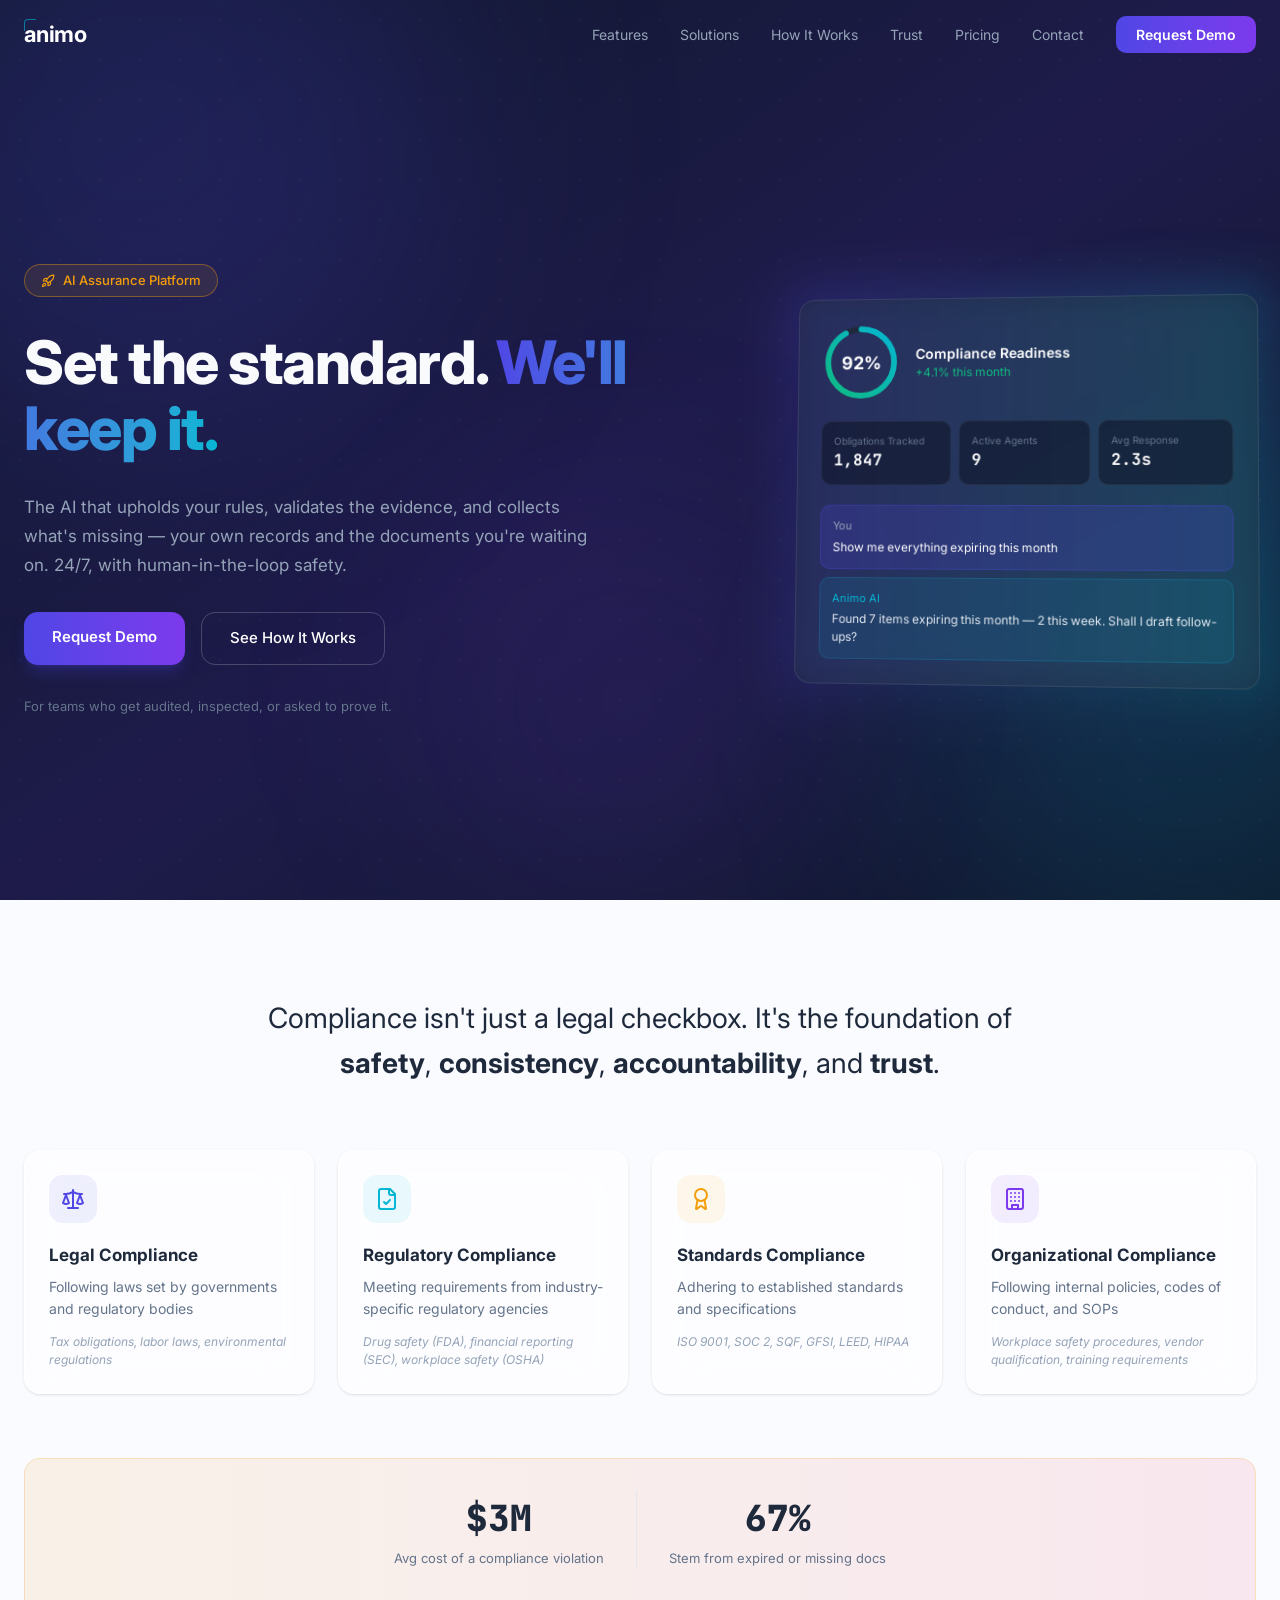
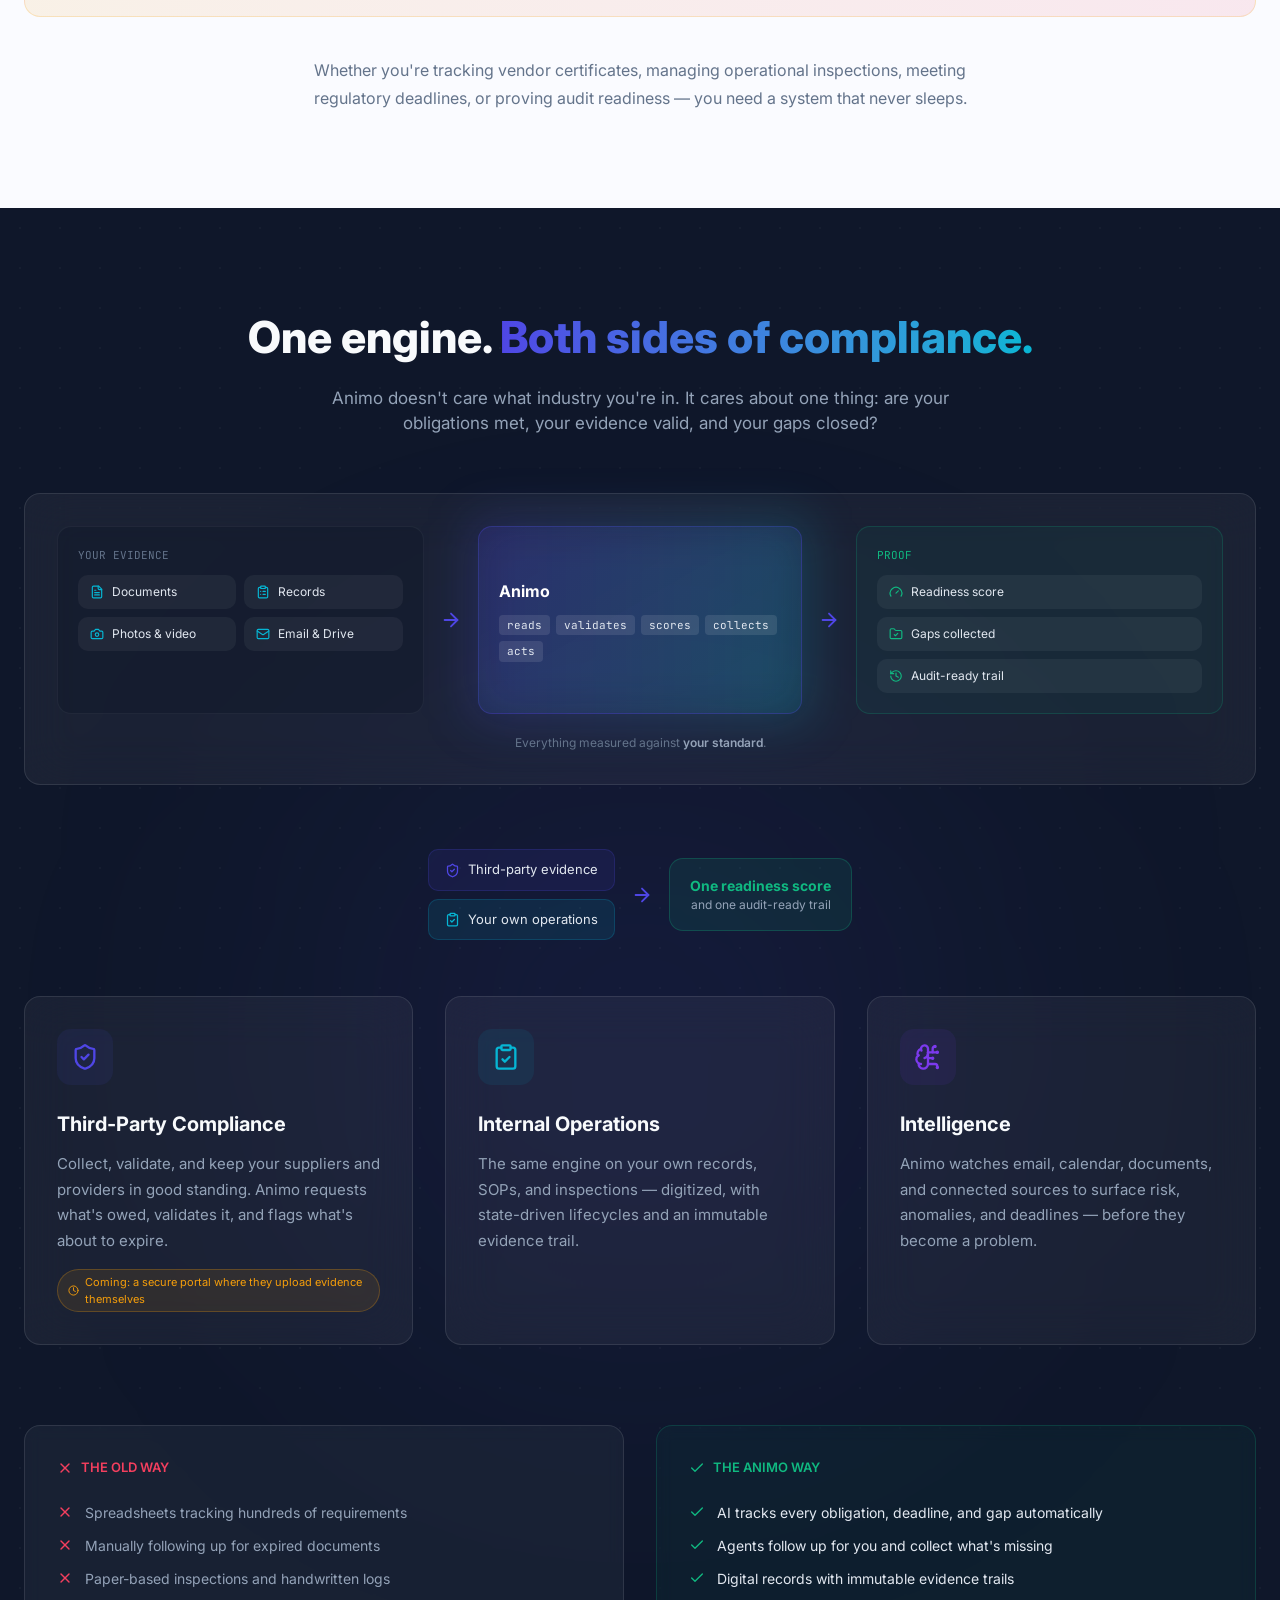
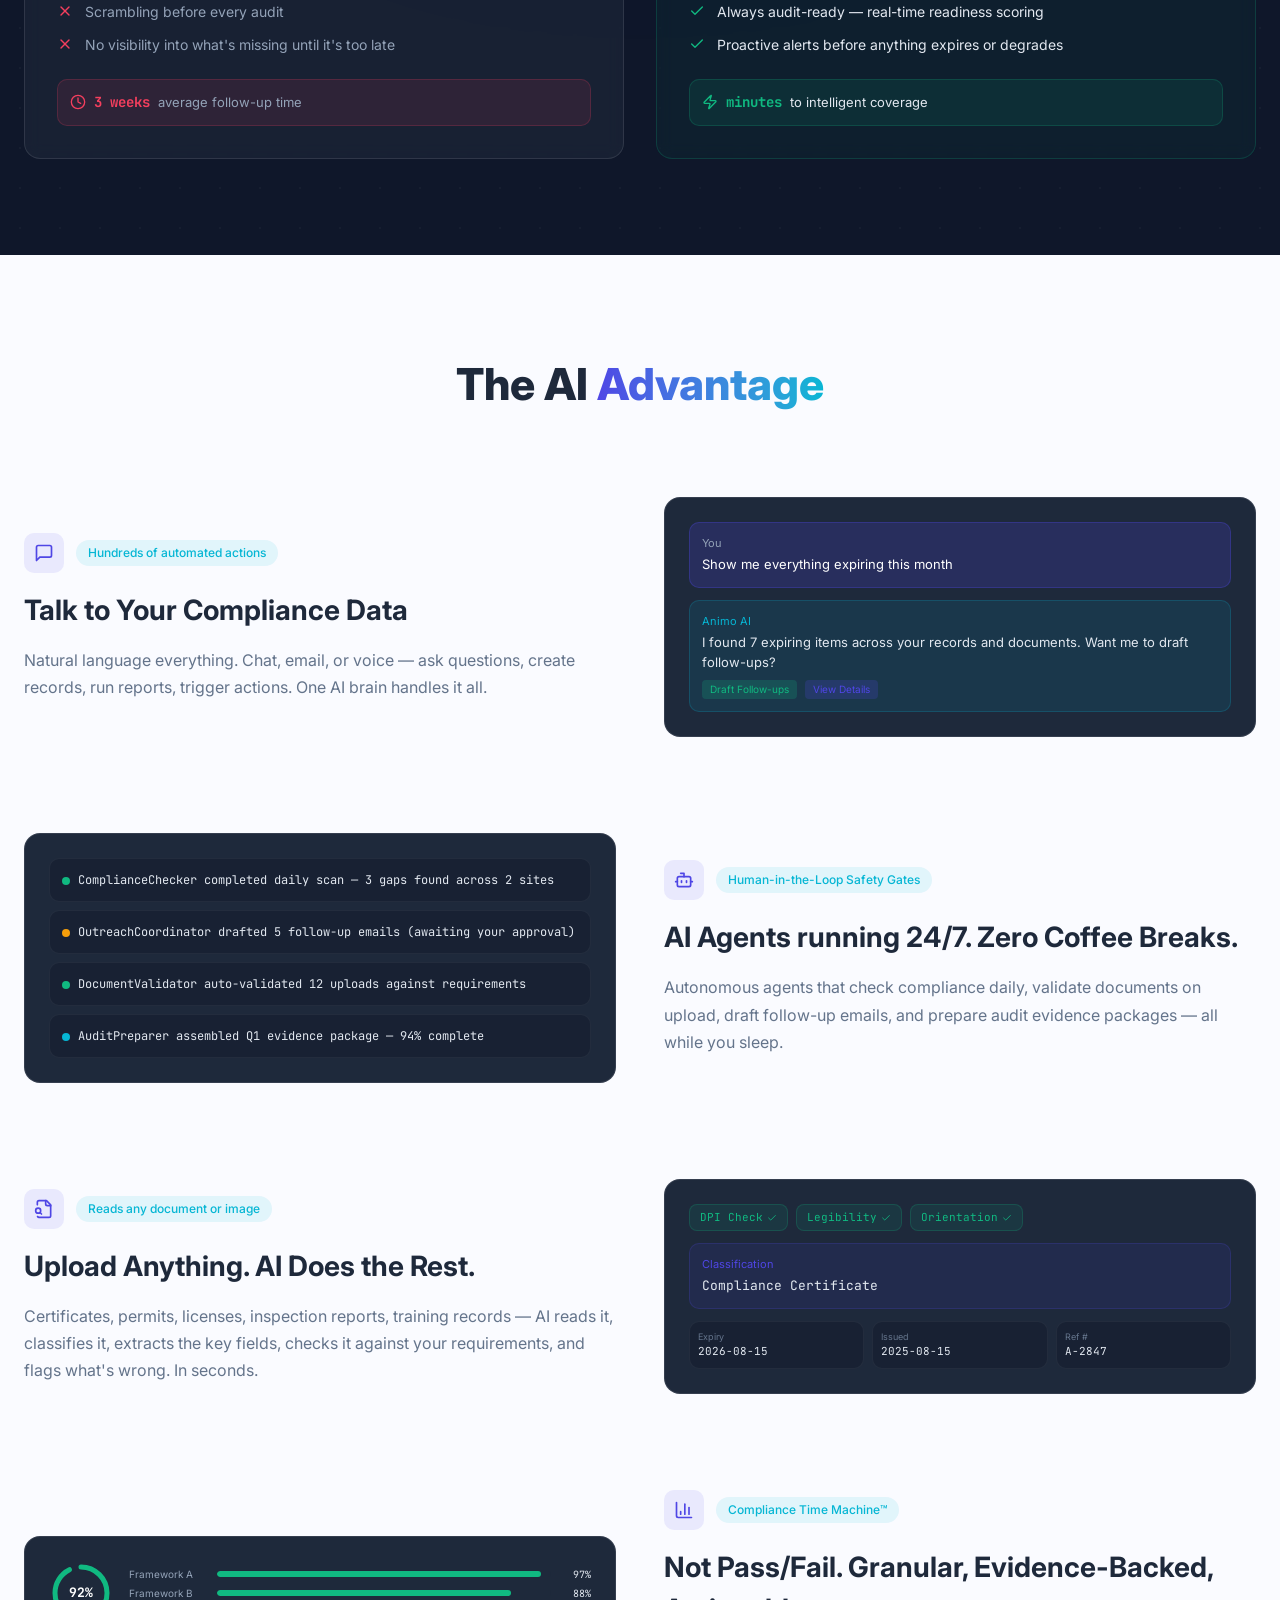
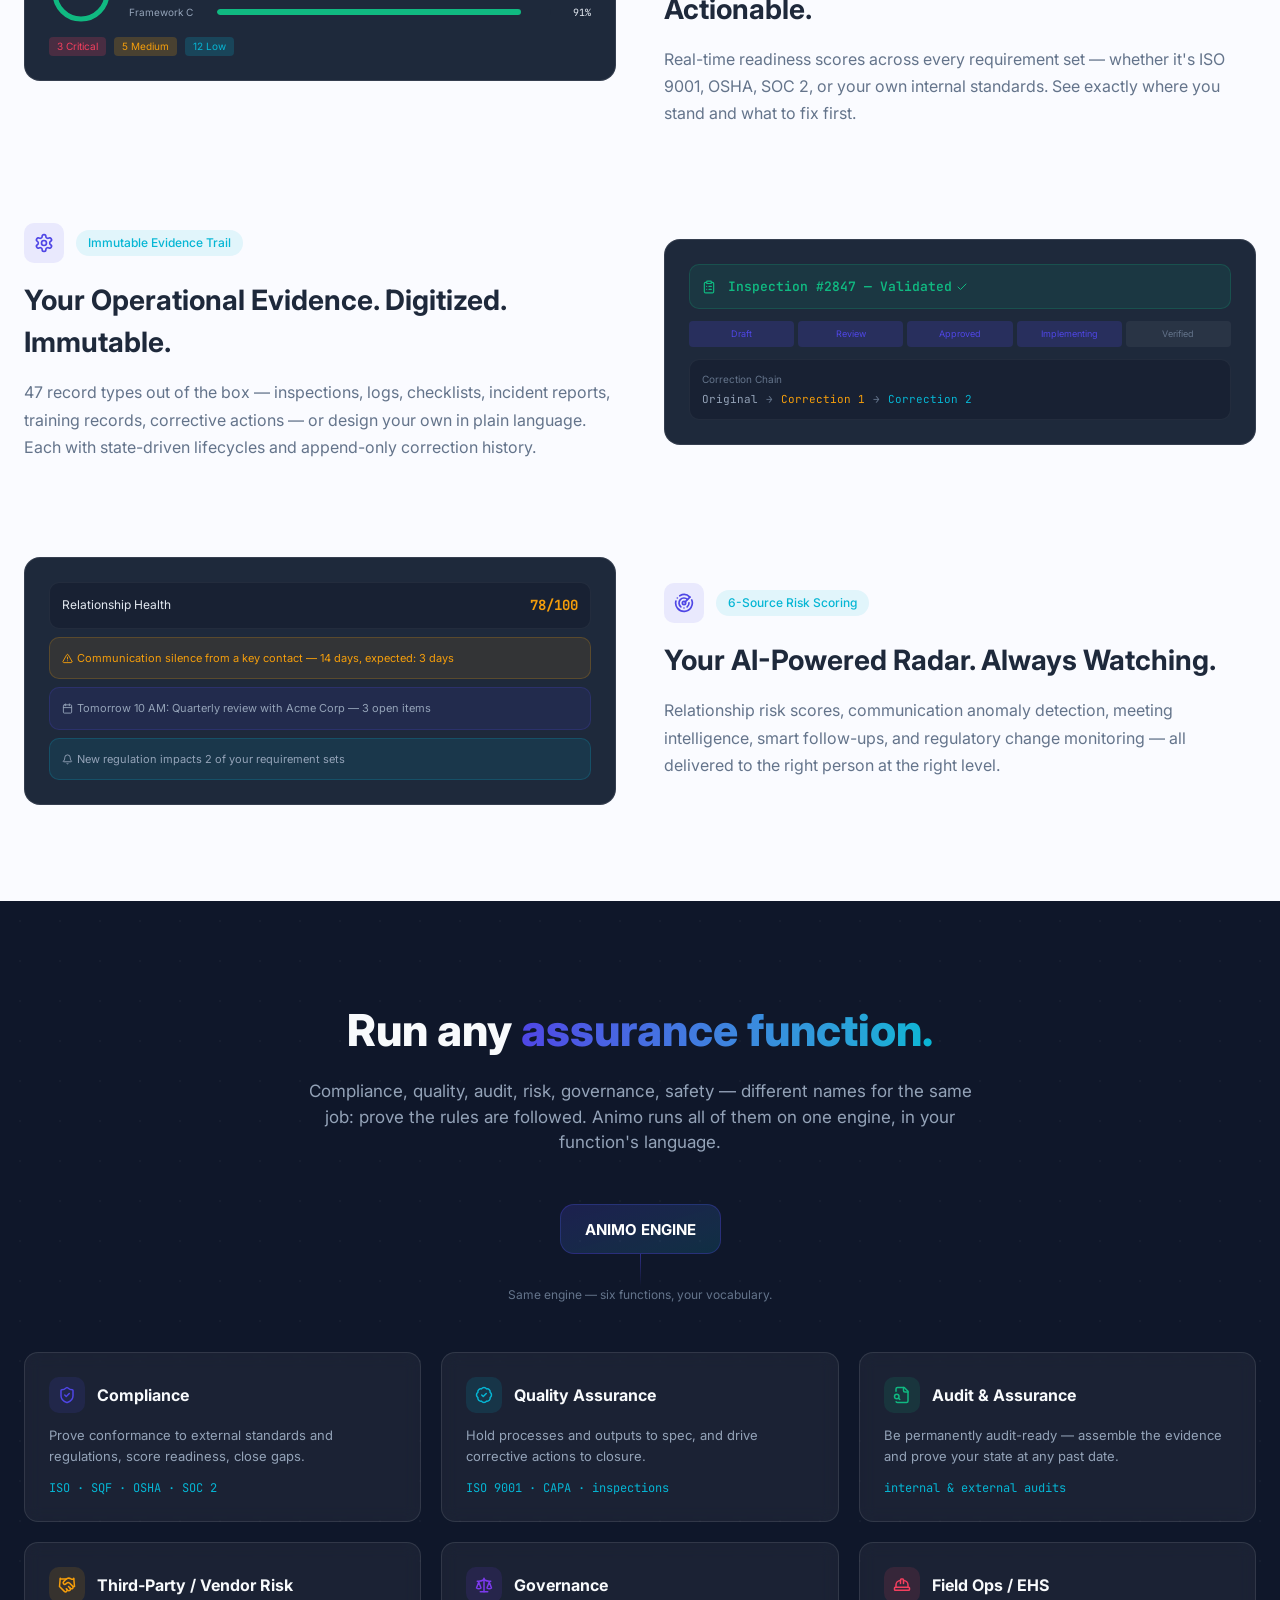
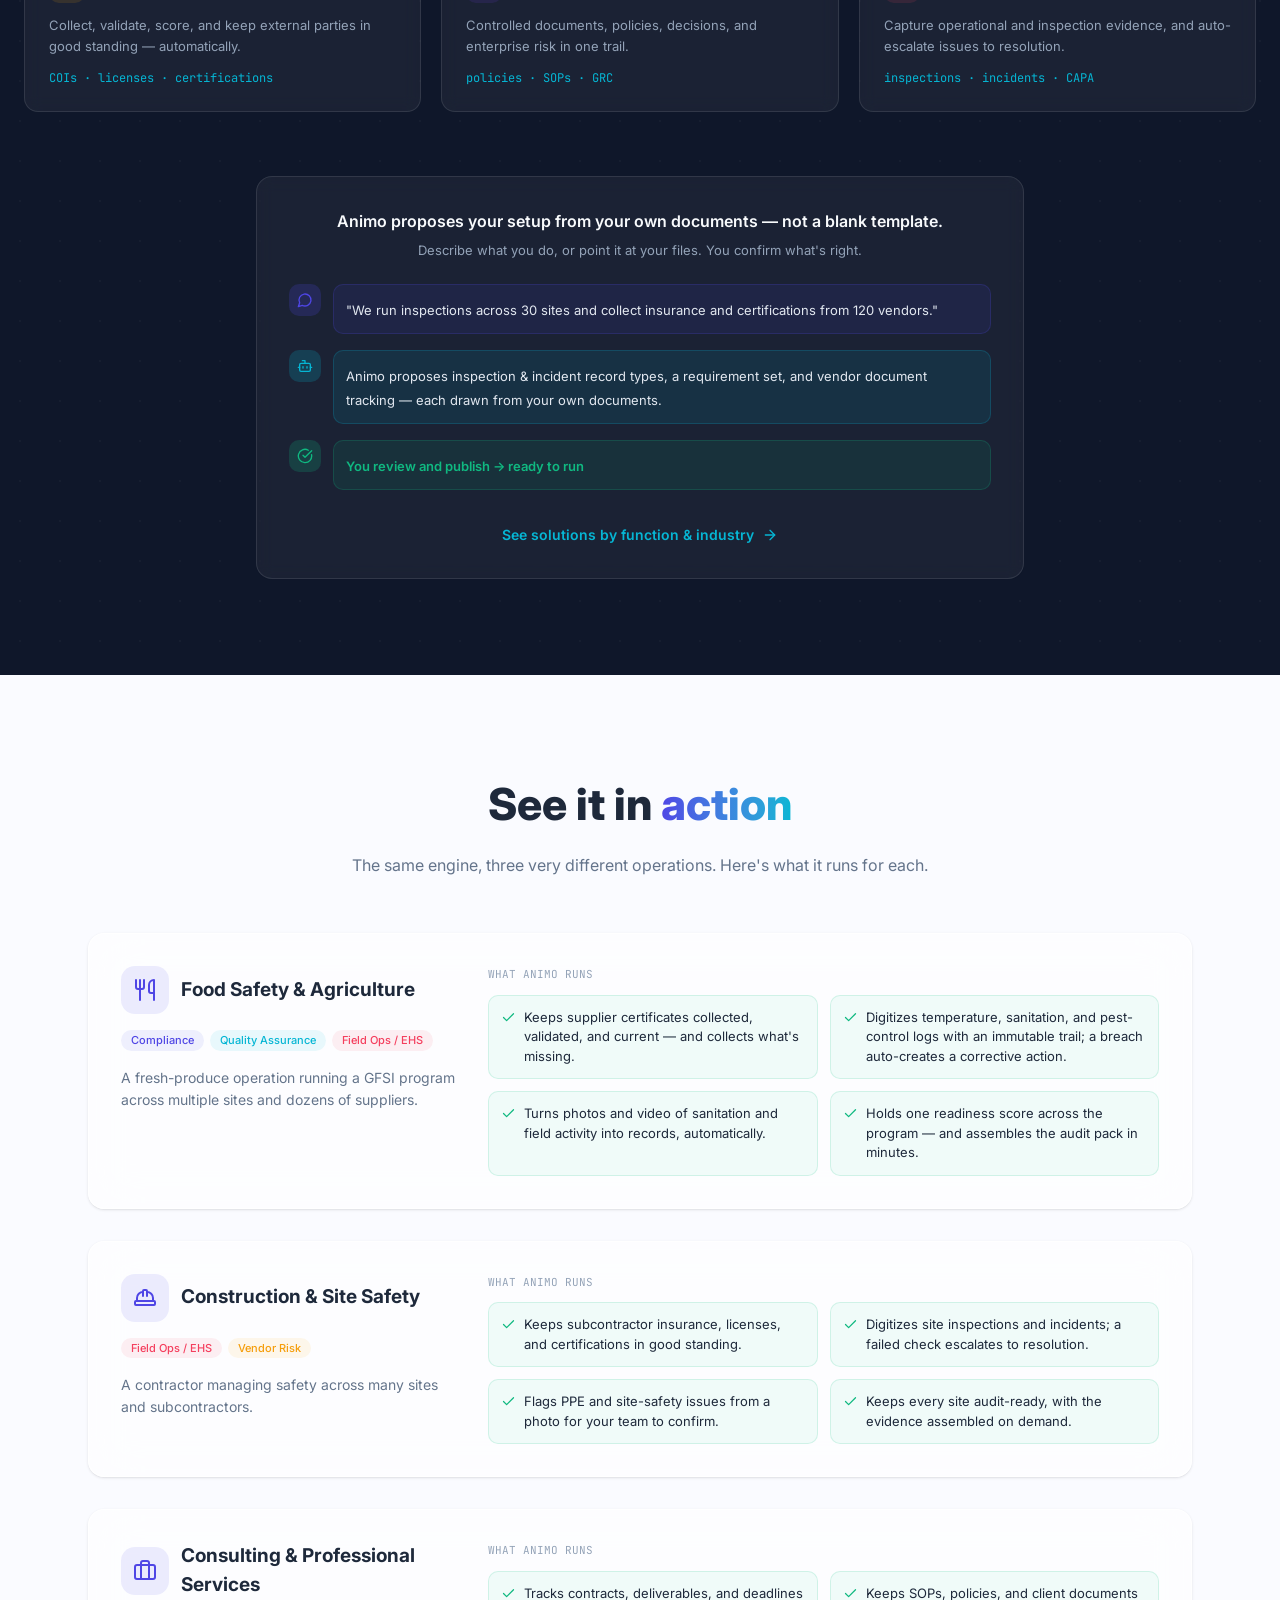
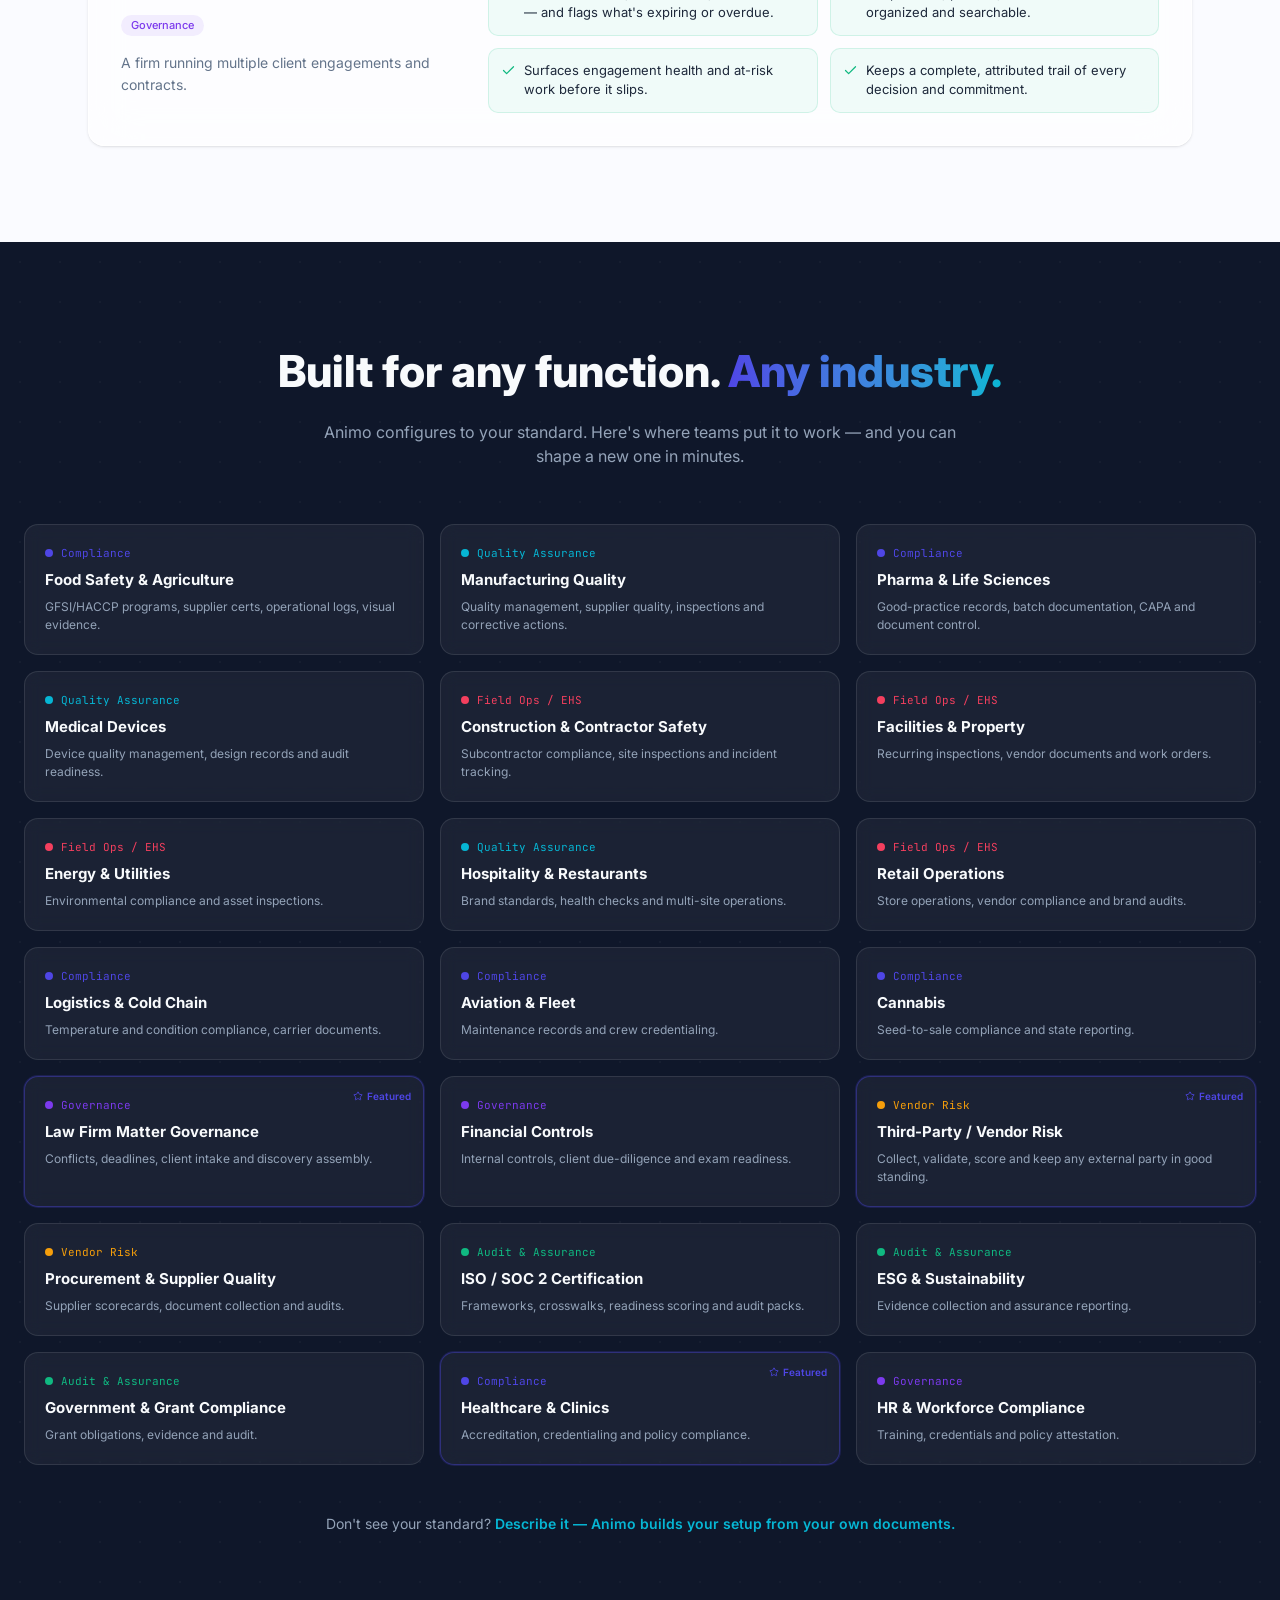
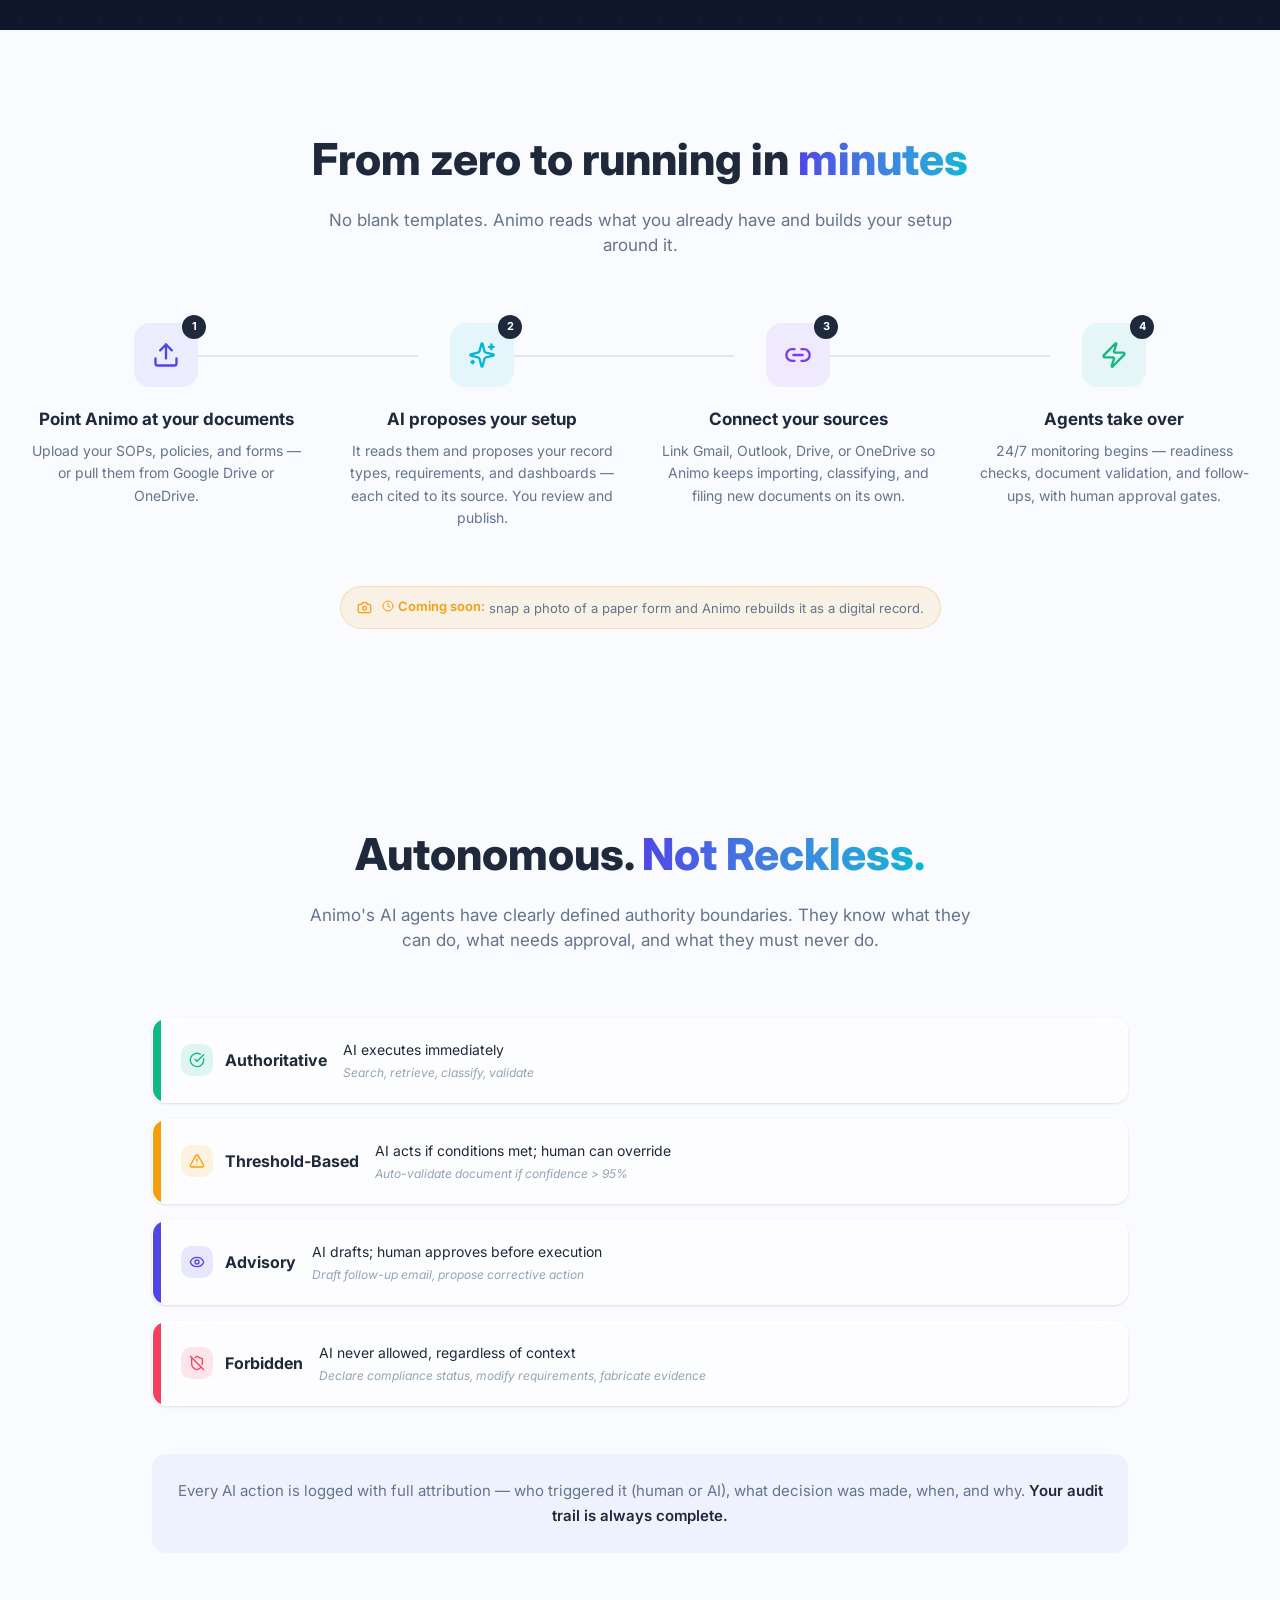
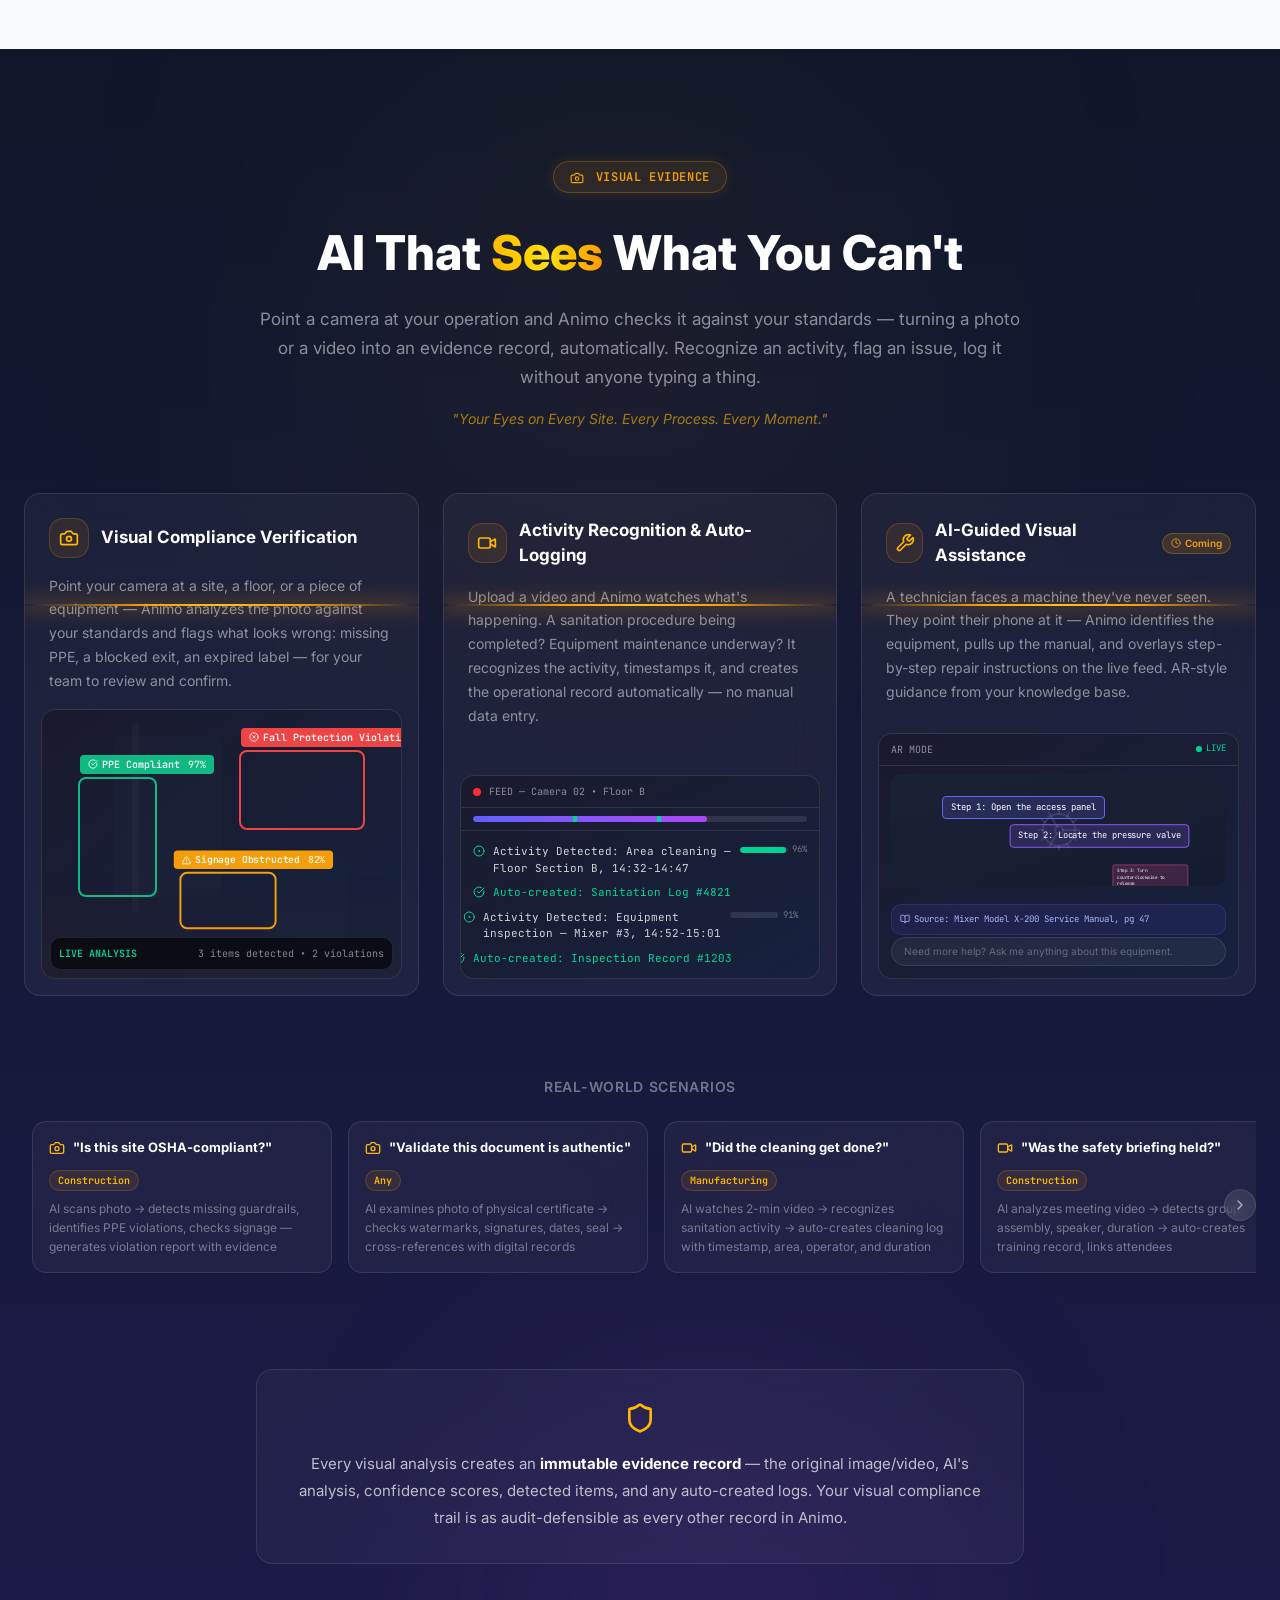
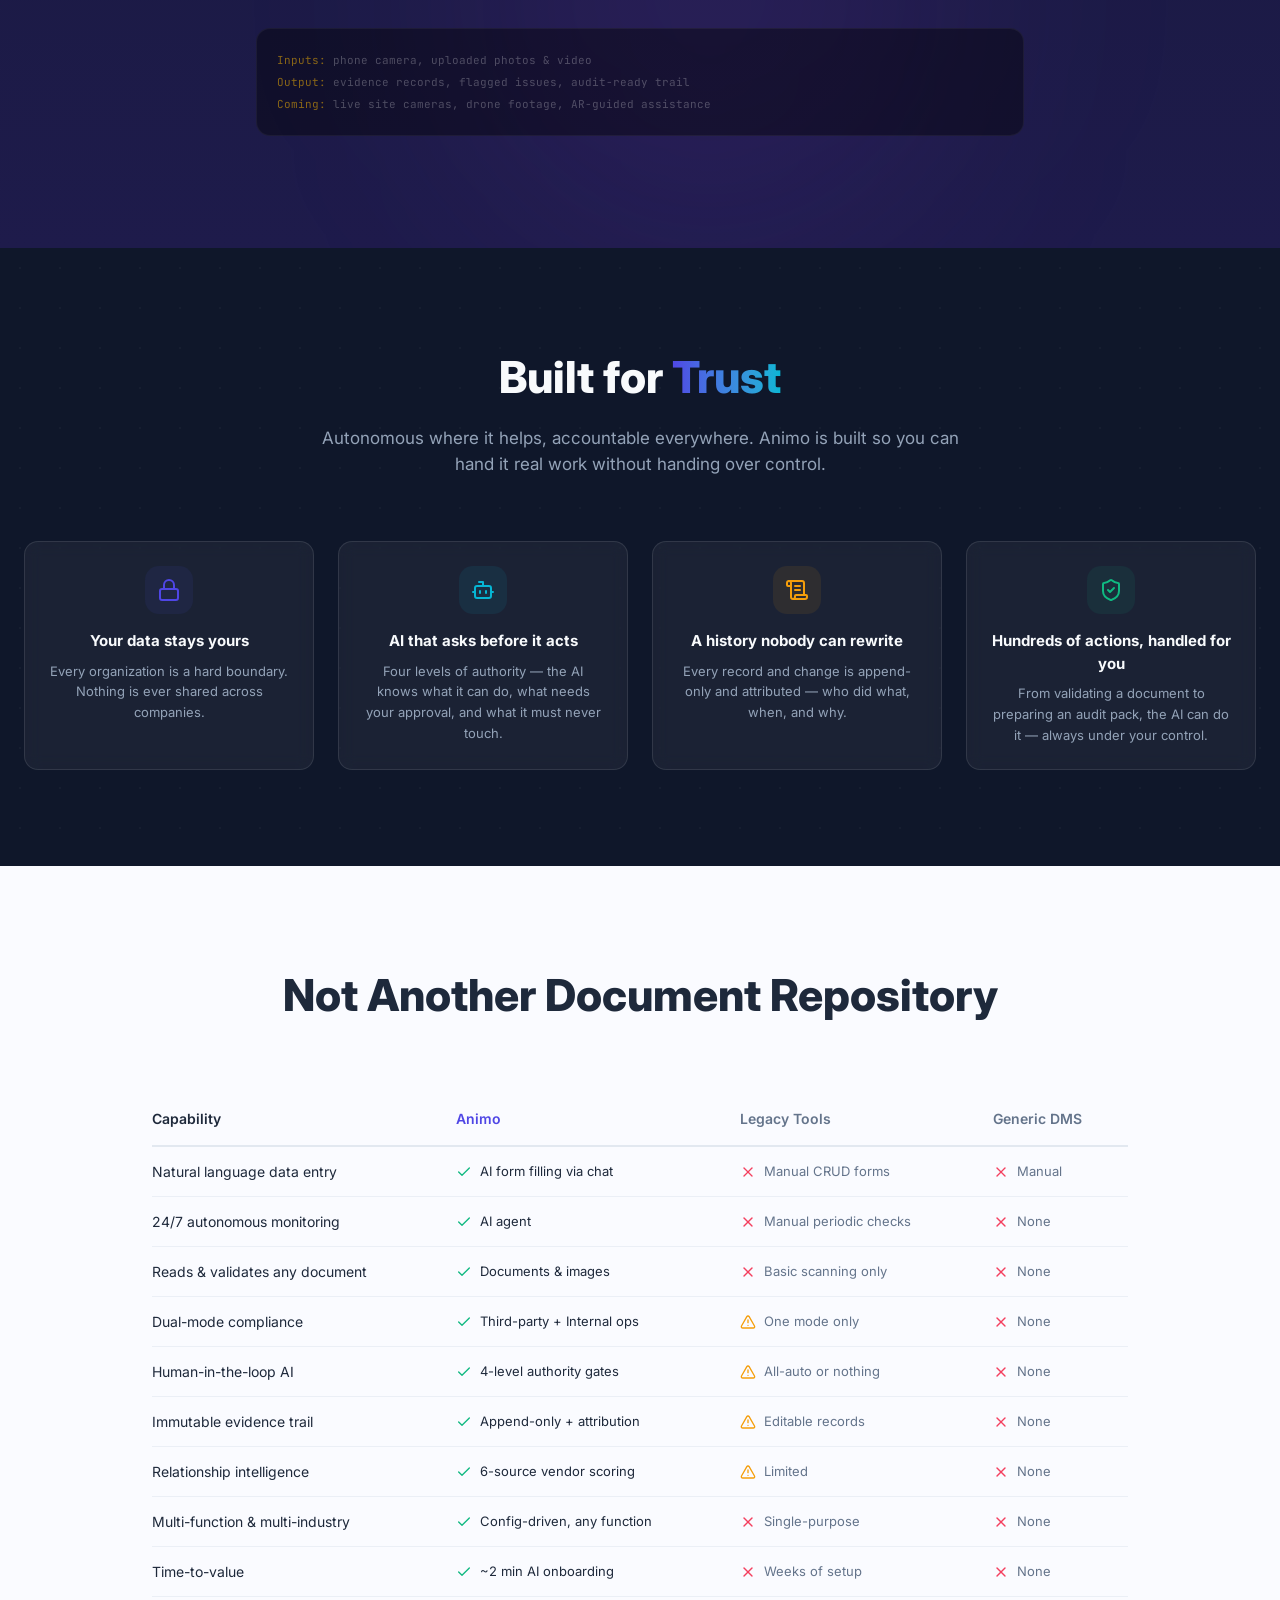
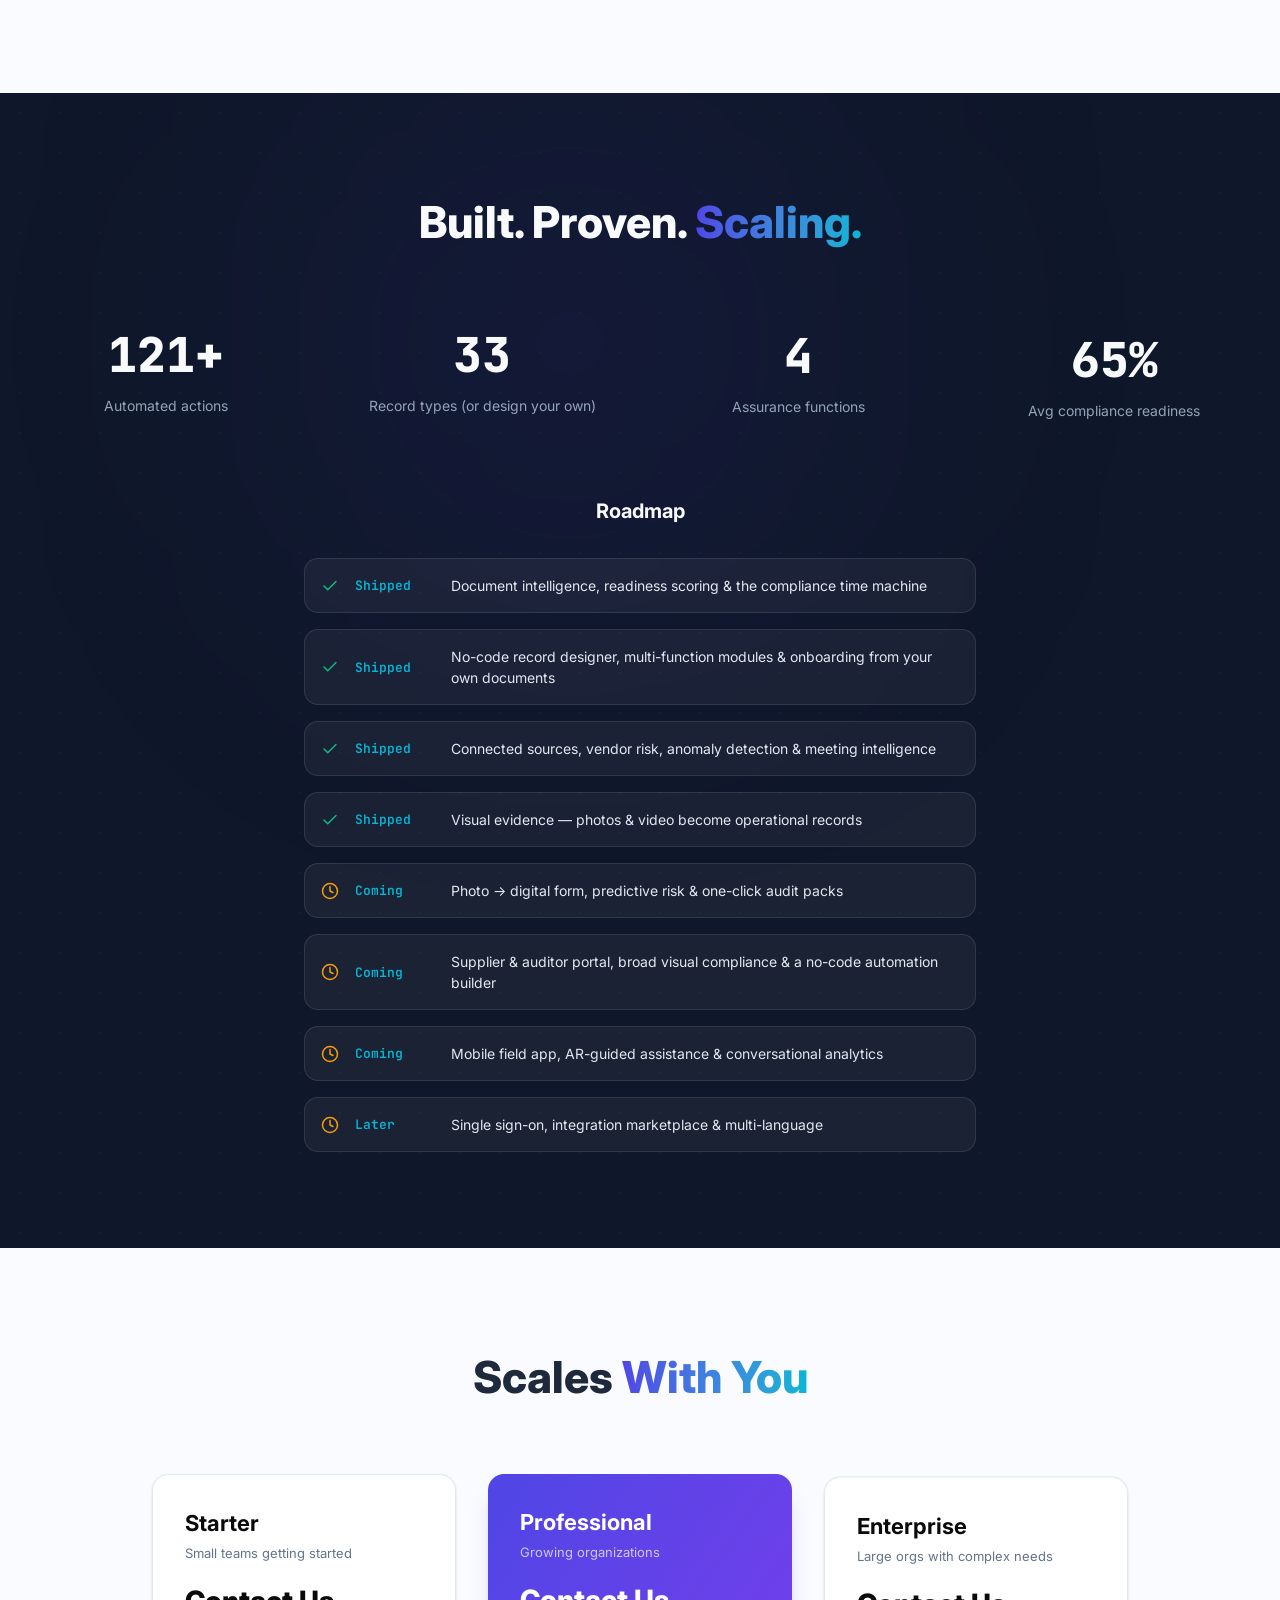
==== commit 1e397467: "chg: purpose of app" ====
--- a/ai/index.html
+++ b/ai/index.html
@@ -16,8 +16,8 @@
       height: 100%;
     }
   </style>
-  <script type="module" crossorigin src="assets/index-BXQgXiYv.js"></script>
-  <link rel="stylesheet" crossorigin href="assets/index-DLWvzJZ6.css">
+  <script type="module" crossorigin src="/assets/index-BXQgXiYv.js"></script>
+  <link rel="stylesheet" crossorigin href="/assets/index-DLWvzJZ6.css">
 </head>
 
 <body>
--- a/assets/index-DLWvzJZ6.css
+++ b/assets/index-DLWvzJZ6.css
@@ -0,0 +1 @@
+@import"https://fonts.googleapis.com/css2?family=Inter:wght@400;500;600;700;800&family=JetBrains+Mono:wght@400;500;600&display=swap";/*! tailwindcss v4.1.12 | MIT License | https://tailwindcss.com */@layer properties{@supports (((-webkit-hyphens:none)) and (not (margin-trim:inline))) or ((-moz-orient:inline) and (not (color:rgb(from red r g b)))){*,:before,:after,::backdrop{--tw-translate-x:0;--tw-translate-y:0;--tw-translate-z:0;--tw-rotate-x:initial;--tw-rotate-y:initial;--tw-rotate-z:initial;--tw-skew-x:initial;--tw-skew-y:initial;--tw-space-y-reverse:0;--tw-space-x-reverse:0;--tw-border-style:solid;--tw-gradient-position:initial;--tw-gradient-from:#0000;--tw-gradient-via:#0000;--tw-gradient-to:#0000;--tw-gradient-stops:initial;--tw-gradient-via-stops:initial;--tw-gradient-from-position:0%;--tw-gradient-via-position:50%;--tw-gradient-to-position:100%;--tw-leading:initial;--tw-font-weight:initial;--tw-tracking:initial;--tw-ordinal:initial;--tw-slashed-zero:initial;--tw-numeric-figure:initial;--tw-numeric-spacing:initial;--tw-numeric-fraction:initial;--tw-shadow:0 0 #0000;--tw-shadow-color:initial;--tw-shadow-alpha:100%;--tw-inset-shadow:0 0 #0000;--tw-inset-shadow-color:initial;--tw-inset-shadow-alpha:100%;--tw-ring-color:initial;--tw-ring-shadow:0 0 #0000;--tw-inset-ring-color:initial;--tw-inset-ring-shadow:0 0 #0000;--tw-ring-inset:initial;--tw-ring-offset-width:0px;--tw-ring-offset-color:#fff;--tw-ring-offset-shadow:0 0 #0000;--tw-outline-style:solid;--tw-blur:initial;--tw-brightness:initial;--tw-contrast:initial;--tw-grayscale:initial;--tw-hue-rotate:initial;--tw-invert:initial;--tw-opacity:initial;--tw-saturate:initial;--tw-sepia:initial;--tw-drop-shadow:initial;--tw-drop-shadow-color:initial;--tw-drop-shadow-alpha:100%;--tw-drop-shadow-size:initial;--tw-backdrop-blur:initial;--tw-backdrop-brightness:initial;--tw-backdrop-contrast:initial;--tw-backdrop-grayscale:initial;--tw-backdrop-hue-rotate:initial;--tw-backdrop-invert:initial;--tw-backdrop-opacity:initial;--tw-backdrop-saturate:initial;--tw-backdrop-sepia:initial;--tw-duration:initial;--tw-ease:initial;--tw-content:"";--tw-animation-delay:0s;--tw-animation-direction:normal;--tw-animation-duration:initial;--tw-animation-fill-mode:none;--tw-animation-iteration-count:1;--tw-enter-blur:0;--tw-enter-opacity:1;--tw-enter-rotate:0;--tw-enter-scale:1;--tw-enter-translate-x:0;--tw-enter-translate-y:0;--tw-exit-blur:0;--tw-exit-opacity:1;--tw-exit-rotate:0;--tw-exit-scale:1;--tw-exit-translate-x:0;--tw-exit-translate-y:0}}}@layer theme{:root,:host{--font-sans:ui-sans-serif,system-ui,sans-serif,"Apple Color Emoji","Segoe UI Emoji","Segoe UI Symbol","Noto Color Emoji";--font-mono:ui-monospace,SFMono-Regular,Menlo,Monaco,Consolas,"Liberation Mono","Courier New",monospace;--color-red-500:oklch(63.7% .237 25.331);--color-amber-400:oklch(82.8% .189 84.429);--color-amber-500:oklch(76.9% .188 70.08);--color-amber-900:oklch(41.4% .112 45.904);--color-yellow-300:oklch(90.5% .182 98.111);--color-emerald-400:oklch(76.5% .177 163.223);--color-indigo-300:oklch(78.5% .115 274.713);--color-indigo-500:oklch(58.5% .233 277.117);--color-purple-500:oklch(62.7% .265 303.9);--color-gray-100:oklch(96.7% .003 264.542);--color-gray-500:oklch(55.1% .027 264.364);--color-gray-600:oklch(44.6% .03 256.802);--color-gray-700:oklch(37.3% .034 259.733);--color-gray-800:oklch(27.8% .033 256.848);--color-gray-900:oklch(21% .034 264.665);--color-black:#000;--color-white:#fff;--spacing:.25rem;--container-xs:20rem;--container-sm:24rem;--container-md:28rem;--container-lg:32rem;--container-xl:36rem;--container-2xl:42rem;--container-3xl:48rem;--container-4xl:56rem;--container-5xl:64rem;--container-6xl:72rem;--container-7xl:80rem;--text-xs:.75rem;--text-xs--line-height:calc(1/.75);--text-sm:.875rem;--text-sm--line-height:calc(1.25/.875);--text-base:1rem;--text-base--line-height: 1.5 ;--text-lg:1.125rem;--text-lg--line-height:calc(1.75/1.125);--text-xl:1.25rem;--text-2xl:1.5rem;--font-weight-normal:400;--font-weight-medium:500;--font-weight-semibold:600;--tracking-tight:-.025em;--tracking-wider:.05em;--tracking-widest:.1em;--leading-tight:1.25;--leading-relaxed:1.625;--radius-xs:.125rem;--radius-2xl:1rem;--radius-3xl:1.5rem;--ease-in-out:cubic-bezier(.4,0,.2,1);--animate-pulse:pulse 2s cubic-bezier(.4,0,.6,1)infinite;--blur-sm:8px;--blur-xl:24px;--aspect-video:16/9;--default-transition-duration:.15s;--default-transition-timing-function:cubic-bezier(.4,0,.2,1);--default-font-family:var(--font-sans);--default-mono-font-family:var(--font-mono);--color-border:var(--border)}}@layer base{*,:after,:before,::backdrop{box-sizing:border-box;border:0 solid;margin:0;padding:0}::file-selector-button{box-sizing:border-box;border:0 solid;margin:0;padding:0}html,:host{-webkit-text-size-adjust:100%;-moz-tab-size:4;tab-size:4;line-height:1.5;font-family:var(--default-font-family,ui-sans-serif,system-ui,sans-serif,"Apple Color Emoji","Segoe UI Emoji","Segoe UI Symbol","Noto Color Emoji");font-feature-settings:var(--default-font-feature-settings,normal);font-variation-settings:var(--default-font-variation-settings,normal);-webkit-tap-highlight-color:transparent}hr{height:0;color:inherit;border-top-width:1px}abbr:where([title]){-webkit-text-decoration:underline dotted;text-decoration:underline dotted}h1,h2,h3,h4,h5,h6{font-size:inherit;font-weight:inherit}a{color:inherit;-webkit-text-decoration:inherit;text-decoration:inherit}b,strong{font-weight:bolder}code,kbd,samp,pre{font-family:var(--default-mono-font-family,ui-monospace,SFMono-Regular,Menlo,Monaco,Consolas,"Liberation Mono","Courier New",monospace);font-feature-settings:var(--default-mono-font-feature-settings,normal);font-variation-settings:var(--default-mono-font-variation-settings,normal);font-size:1em}small{font-size:80%}sub,sup{vertical-align:baseline;font-size:75%;line-height:0;position:relative}sub{bottom:-.25em}sup{top:-.5em}table{text-indent:0;border-color:inherit;border-collapse:collapse}:-moz-focusring{outline:auto}progress{vertical-align:baseline}summary{display:list-item}ol,ul,menu{list-style:none}img,svg,video,canvas,audio,iframe,embed,object{vertical-align:middle;display:block}img,video{max-width:100%;height:auto}button,input,select,optgroup,textarea{font:inherit;font-feature-settings:inherit;font-variation-settings:inherit;letter-spacing:inherit;color:inherit;opacity:1;background-color:#0000;border-radius:0}::file-selector-button{font:inherit;font-feature-settings:inherit;font-variation-settings:inherit;letter-spacing:inherit;color:inherit;opacity:1;background-color:#0000;border-radius:0}:where(select:is([multiple],[size])) optgroup{font-weight:bolder}:where(select:is([multiple],[size])) optgroup option{padding-inline-start:20px}::file-selector-button{margin-inline-end:4px}::placeholder{opacity:1}@supports (not ((-webkit-appearance:-apple-pay-button))) or (contain-intrinsic-size:1px){::placeholder{color:currentColor}@supports (color:color-mix(in lab,red,red)){::placeholder{color:color-mix(in oklab,currentcolor 50%,transparent)}}}textarea{resize:vertical}::-webkit-search-decoration{-webkit-appearance:none}::-webkit-date-and-time-value{min-height:1lh;text-align:inherit}::-webkit-datetime-edit{display:inline-flex}::-webkit-datetime-edit-fields-wrapper{padding:0}::-webkit-datetime-edit{padding-block:0}::-webkit-datetime-edit-year-field{padding-block:0}::-webkit-datetime-edit-month-field{padding-block:0}::-webkit-datetime-edit-day-field{padding-block:0}::-webkit-datetime-edit-hour-field{padding-block:0}::-webkit-datetime-edit-minute-field{padding-block:0}::-webkit-datetime-edit-second-field{padding-block:0}::-webkit-datetime-edit-millisecond-field{padding-block:0}::-webkit-datetime-edit-meridiem-field{padding-block:0}::-webkit-calendar-picker-indicator{line-height:1}:-moz-ui-invalid{box-shadow:none}button,input:where([type=button],[type=reset],[type=submit]){-webkit-appearance:button;-moz-appearance:button;appearance:button}::file-selector-button{-webkit-appearance:button;-moz-appearance:button;appearance:button}::-webkit-inner-spin-button{height:auto}::-webkit-outer-spin-button{height:auto}[hidden]:where(:not([hidden=until-found])){display:none!important}*{border-color:var(--border);outline-color:var(--ring)}@supports (color:color-mix(in lab,red,red)){*{outline-color:color-mix(in oklab,var(--ring)50%,transparent)}}body{background-color:var(--background);color:var(--foreground)}html{font-size:var(--font-size)}h1{font-size:var(--text-2xl);font-weight:var(--font-weight-medium);line-height:1.5}h2{font-size:var(--text-xl);font-weight:var(--font-weight-medium);line-height:1.5}h3{font-size:var(--text-lg);font-weight:var(--font-weight-medium);line-height:1.5}h4,label,button{font-size:var(--text-base);font-weight:var(--font-weight-medium);line-height:1.5}input{font-size:var(--text-base);font-weight:var(--font-weight-normal);line-height:1.5}}@layer components;@layer utilities{.\@container\/card-header{container:card-header/inline-size}.pointer-events-none{pointer-events:none}.invisible{visibility:hidden}.sr-only{clip:rect(0,0,0,0);white-space:nowrap;border-width:0;width:1px;height:1px;margin:-1px;padding:0;position:absolute;overflow:hidden}.absolute{position:absolute}.fixed{position:fixed}.relative{position:relative}.static{position:static}.-inset-2{inset:calc(var(--spacing)*-2)}.-inset-3{inset:calc(var(--spacing)*-3)}.-inset-4{inset:calc(var(--spacing)*-4)}.inset-0{inset:calc(var(--spacing)*0)}.inset-x-0{inset-inline:calc(var(--spacing)*0)}.inset-y-0{inset-block:calc(var(--spacing)*0)}.-top-0\.5{top:calc(var(--spacing)*-.5)}.-top-2{top:calc(var(--spacing)*-2)}.-top-6{top:calc(var(--spacing)*-6)}.-top-12{top:calc(var(--spacing)*-12)}.-top-20{top:calc(var(--spacing)*-20)}.-top-40{top:calc(var(--spacing)*-40)}.top-0{top:calc(var(--spacing)*0)}.top-1\.5{top:calc(var(--spacing)*1.5)}.top-1\/2{top:50%}.top-3{top:calc(var(--spacing)*3)}.top-3\.5{top:calc(var(--spacing)*3.5)}.top-4{top:calc(var(--spacing)*4)}.top-8{top:calc(var(--spacing)*8)}.top-\[-2px\]{top:-2px}.top-\[1px\]{top:1px}.top-\[5\%\]{top:5%}.top-\[10\%\]{top:10%}.top-\[50\%\]{top:50%}.top-\[60\%\]{top:60%}.top-full{top:100%}.-right-2{right:calc(var(--spacing)*-2)}.-right-12{right:calc(var(--spacing)*-12)}.-right-40{right:calc(var(--spacing)*-40)}.right-0{right:calc(var(--spacing)*0)}.right-1{right:calc(var(--spacing)*1)}.right-1\/4{right:25%}.right-2{right:calc(var(--spacing)*2)}.right-3{right:calc(var(--spacing)*3)}.right-4{right:calc(var(--spacing)*4)}.right-\[15\%\]{right:15%}.-bottom-12{bottom:calc(var(--spacing)*-12)}.bottom-0{bottom:calc(var(--spacing)*0)}.bottom-2{bottom:calc(var(--spacing)*2)}.bottom-\[10\%\]{bottom:10%}.-left-12{left:calc(var(--spacing)*-12)}.-left-40{left:calc(var(--spacing)*-40)}.left-0{left:calc(var(--spacing)*0)}.left-1{left:calc(var(--spacing)*1)}.left-1\/2{left:50%}.left-1\/3{left:33.3333%}.left-1\/4{left:25%}.left-2{left:calc(var(--spacing)*2)}.left-\[20\%\]{left:20%}.left-\[25\%\]{left:25%}.left-\[30\%\]{left:30%}.left-\[50\%\]{left:50%}.left-\[55\%\]{left:55%}.left-\[calc\(50\%\+32px\)\]{left:calc(50% + 32px)}.isolate{isolation:isolate}.-z-10{z-index:-10}.z-10{z-index:10}.z-20{z-index:20}.z-50{z-index:50}.z-\[1\]{z-index:1}.col-start-2{grid-column-start:2}.row-span-2{grid-row:span 2/span 2}.row-start-1{grid-row-start:1}.-mx-1{margin-inline:calc(var(--spacing)*-1)}.mx-2{margin-inline:calc(var(--spacing)*2)}.mx-3{margin-inline:calc(var(--spacing)*3)}.mx-3\.5{margin-inline:calc(var(--spacing)*3.5)}.mx-auto{margin-inline:auto}.my-0\.5{margin-block:calc(var(--spacing)*.5)}.my-1{margin-block:calc(var(--spacing)*1)}.-mt-4{margin-top:calc(var(--spacing)*-4)}.mt-0\.5{margin-top:calc(var(--spacing)*.5)}.mt-1{margin-top:calc(var(--spacing)*1)}.mt-1\.5{margin-top:calc(var(--spacing)*1.5)}.mt-2{margin-top:calc(var(--spacing)*2)}.mt-3{margin-top:calc(var(--spacing)*3)}.mt-4{margin-top:calc(var(--spacing)*4)}.mt-5{margin-top:calc(var(--spacing)*5)}.mt-8{margin-top:calc(var(--spacing)*8)}.mt-12{margin-top:calc(var(--spacing)*12)}.mt-14{margin-top:calc(var(--spacing)*14)}.mt-auto{margin-top:auto}.mr-1{margin-right:calc(var(--spacing)*1)}.mb-1{margin-bottom:calc(var(--spacing)*1)}.mb-1\.5{margin-bottom:calc(var(--spacing)*1.5)}.mb-2{margin-bottom:calc(var(--spacing)*2)}.mb-3{margin-bottom:calc(var(--spacing)*3)}.mb-4{margin-bottom:calc(var(--spacing)*4)}.mb-5{margin-bottom:calc(var(--spacing)*5)}.mb-6{margin-bottom:calc(var(--spacing)*6)}.mb-8{margin-bottom:calc(var(--spacing)*8)}.mb-10{margin-bottom:calc(var(--spacing)*10)}.mb-12{margin-bottom:calc(var(--spacing)*12)}.mb-14{margin-bottom:calc(var(--spacing)*14)}.mb-16{margin-bottom:calc(var(--spacing)*16)}.mb-20{margin-bottom:calc(var(--spacing)*20)}.-ml-4{margin-left:calc(var(--spacing)*-4)}.ml-1{margin-left:calc(var(--spacing)*1)}.ml-auto{margin-left:auto}.line-clamp-1{-webkit-line-clamp:1;-webkit-box-orient:vertical;display:-webkit-box;overflow:hidden}.block{display:block}.flex{display:flex}.grid{display:grid}.hidden{display:none}.inline{display:inline}.inline-block{display:inline-block}.inline-flex{display:inline-flex}.table{display:table}.table-caption{display:table-caption}.table-cell{display:table-cell}.table-row{display:table-row}.field-sizing-content{field-sizing:content}.aspect-\[4\/3\]{aspect-ratio:4/3}.aspect-square{aspect-ratio:1}.aspect-video{aspect-ratio:var(--aspect-video)}.size-2{width:calc(var(--spacing)*2);height:calc(var(--spacing)*2)}.size-2\.5{width:calc(var(--spacing)*2.5);height:calc(var(--spacing)*2.5)}.size-3{width:calc(var(--spacing)*3);height:calc(var(--spacing)*3)}.size-3\.5{width:calc(var(--spacing)*3.5);height:calc(var(--spacing)*3.5)}.size-4{width:calc(var(--spacing)*4);height:calc(var(--spacing)*4)}.size-7{width:calc(var(--spacing)*7);height:calc(var(--spacing)*7)}.size-8{width:calc(var(--spacing)*8);height:calc(var(--spacing)*8)}.size-9{width:calc(var(--spacing)*9);height:calc(var(--spacing)*9)}.size-10{width:calc(var(--spacing)*10);height:calc(var(--spacing)*10)}.size-full{width:100%;height:100%}.h-0\.5{height:calc(var(--spacing)*.5)}.h-1\.5{height:calc(var(--spacing)*1.5)}.h-2{height:calc(var(--spacing)*2)}.h-2\.5{height:calc(var(--spacing)*2.5)}.h-3{height:calc(var(--spacing)*3)}.h-4{height:calc(var(--spacing)*4)}.h-5{height:calc(var(--spacing)*5)}.h-6{height:calc(var(--spacing)*6)}.h-7{height:calc(var(--spacing)*7)}.h-8{height:calc(var(--spacing)*8)}.h-9{height:calc(var(--spacing)*9)}.h-10{height:calc(var(--spacing)*10)}.h-12{height:calc(var(--spacing)*12)}.h-14{height:calc(var(--spacing)*14)}.h-16{height:calc(var(--spacing)*16)}.h-20{height:calc(var(--spacing)*20)}.h-28{height:calc(var(--spacing)*28)}.h-\[1\.15rem\]{height:1.15rem}.h-\[2px\]{height:2px}.h-\[35\%\]{height:35%}.h-\[40\%\]{height:40%}.h-\[60\%\]{height:60%}.h-\[70\%\]{height:70%}.h-\[400px\]{height:400px}.h-\[500px\]{height:500px}.h-\[600px\]{height:600px}.h-\[calc\(100\%\+4px\)\]{height:calc(100% + 4px)}.h-\[calc\(100\%-1px\)\]{height:calc(100% - 1px)}.h-\[var\(--radix-navigation-menu-viewport-height\)\]{height:var(--radix-navigation-menu-viewport-height)}.h-\[var\(--radix-select-trigger-height\)\]{height:var(--radix-select-trigger-height)}.h-auto{height:auto}.h-full{height:100%}.h-px{height:1px}.h-svh{height:100svh}.max-h-\(--radix-context-menu-content-available-height\){max-height:var(--radix-context-menu-content-available-height)}.max-h-\(--radix-dropdown-menu-content-available-height\){max-height:var(--radix-dropdown-menu-content-available-height)}.max-h-\(--radix-select-content-available-height\){max-height:var(--radix-select-content-available-height)}.max-h-\[300px\]{max-height:300px}.min-h-0{min-height:calc(var(--spacing)*0)}.min-h-4{min-height:calc(var(--spacing)*4)}.min-h-16{min-height:calc(var(--spacing)*16)}.min-h-screen{min-height:100vh}.min-h-svh{min-height:100svh}.w-\(--sidebar-width\){width:var(--sidebar-width)}.w-0{width:calc(var(--spacing)*0)}.w-1{width:calc(var(--spacing)*1)}.w-1\.5{width:calc(var(--spacing)*1.5)}.w-2{width:calc(var(--spacing)*2)}.w-2\.5{width:calc(var(--spacing)*2.5)}.w-3{width:calc(var(--spacing)*3)}.w-3\/4{width:75%}.w-4{width:calc(var(--spacing)*4)}.w-5{width:calc(var(--spacing)*5)}.w-6{width:calc(var(--spacing)*6)}.w-8{width:calc(var(--spacing)*8)}.w-9{width:calc(var(--spacing)*9)}.w-10{width:calc(var(--spacing)*10)}.w-12{width:calc(var(--spacing)*12)}.w-14{width:calc(var(--spacing)*14)}.w-16{width:calc(var(--spacing)*16)}.w-20{width:calc(var(--spacing)*20)}.w-64{width:calc(var(--spacing)*64)}.w-72{width:calc(var(--spacing)*72)}.w-\[2\%\]{width:2%}.w-\[20\%\]{width:20%}.w-\[30\%\]{width:30%}.w-\[70\%\]{width:70%}.w-\[100px\]{width:100px}.w-\[300px\]{width:300px}.w-\[400px\]{width:400px}.w-\[500px\]{width:500px}.w-\[600px\]{width:600px}.w-\[calc\(100\%-64px\)\]{width:calc(100% - 64px)}.w-auto{width:auto}.w-fit{width:fit-content}.w-full{width:100%}.w-max{width:max-content}.w-px{width:1px}.max-w-\(--skeleton-width\){max-width:var(--skeleton-width)}.max-w-2xl{max-width:var(--container-2xl)}.max-w-3xl{max-width:var(--container-3xl)}.max-w-4xl{max-width:var(--container-4xl)}.max-w-5xl{max-width:var(--container-5xl)}.max-w-6xl{max-width:var(--container-6xl)}.max-w-7xl{max-width:var(--container-7xl)}.max-w-\[calc\(100\%-2rem\)\]{max-width:calc(100% - 2rem)}.max-w-max{max-width:max-content}.max-w-md{max-width:var(--container-md)}.max-w-xl{max-width:var(--container-xl)}.max-w-xs{max-width:var(--container-xs)}.min-w-0{min-width:calc(var(--spacing)*0)}.min-w-5{min-width:calc(var(--spacing)*5)}.min-w-8{min-width:calc(var(--spacing)*8)}.min-w-9{min-width:calc(var(--spacing)*9)}.min-w-10{min-width:calc(var(--spacing)*10)}.min-w-\[8rem\]{min-width:8rem}.min-w-\[12rem\]{min-width:12rem}.min-w-\[var\(--radix-select-trigger-width\)\]{min-width:var(--radix-select-trigger-width)}.flex-1{flex:1}.shrink-0{flex-shrink:0}.grow{flex-grow:1}.grow-0{flex-grow:0}.basis-full{flex-basis:100%}.caption-bottom{caption-side:bottom}.border-collapse{border-collapse:collapse}.origin-\(--radix-context-menu-content-transform-origin\){transform-origin:var(--radix-context-menu-content-transform-origin)}.origin-\(--radix-dropdown-menu-content-transform-origin\){transform-origin:var(--radix-dropdown-menu-content-transform-origin)}.origin-\(--radix-hover-card-content-transform-origin\){transform-origin:var(--radix-hover-card-content-transform-origin)}.origin-\(--radix-menubar-content-transform-origin\){transform-origin:var(--radix-menubar-content-transform-origin)}.origin-\(--radix-popover-content-transform-origin\){transform-origin:var(--radix-popover-content-transform-origin)}.origin-\(--radix-select-content-transform-origin\){transform-origin:var(--radix-select-content-transform-origin)}.origin-\(--radix-tooltip-content-transform-origin\){transform-origin:var(--radix-tooltip-content-transform-origin)}.-translate-x-1\/2{--tw-translate-x: -50% ;translate:var(--tw-translate-x)var(--tw-translate-y)}.-translate-x-px{--tw-translate-x:-1px;translate:var(--tw-translate-x)var(--tw-translate-y)}.translate-x-\[-50\%\]{--tw-translate-x:-50%;translate:var(--tw-translate-x)var(--tw-translate-y)}.translate-x-px{--tw-translate-x:1px;translate:var(--tw-translate-x)var(--tw-translate-y)}.-translate-y-1\/2{--tw-translate-y: -50% ;translate:var(--tw-translate-x)var(--tw-translate-y)}.translate-y-0\.5{--tw-translate-y:calc(var(--spacing)*.5);translate:var(--tw-translate-x)var(--tw-translate-y)}.translate-y-\[-50\%\]{--tw-translate-y:-50%;translate:var(--tw-translate-x)var(--tw-translate-y)}.translate-y-\[calc\(-50\%_-_2px\)\]{--tw-translate-y: calc(-50% - 2px) ;translate:var(--tw-translate-x)var(--tw-translate-y)}.-rotate-90{rotate:-90deg}.rotate-45{rotate:45deg}.rotate-90{rotate:90deg}.rotate-180{rotate:180deg}.transform{transform:var(--tw-rotate-x,)var(--tw-rotate-y,)var(--tw-rotate-z,)var(--tw-skew-x,)var(--tw-skew-y,)}.animate-caret-blink{animation:1.25s ease-out infinite caret-blink}.animate-in{animation:enter var(--tw-animation-duration,var(--tw-duration,.15s))var(--tw-ease,ease)var(--tw-animation-delay,0s)var(--tw-animation-iteration-count,1)var(--tw-animation-direction,normal)var(--tw-animation-fill-mode,none)}.animate-pulse{animation:var(--animate-pulse)}.cursor-default{cursor:default}.touch-none{touch-action:none}.resize-none{resize:none}.scroll-my-1{scroll-margin-block:calc(var(--spacing)*1)}.scroll-py-1{scroll-padding-block:calc(var(--spacing)*1)}.list-none{list-style-type:none}.auto-rows-min{grid-auto-rows:min-content}.grid-cols-2{grid-template-columns:repeat(2,minmax(0,1fr))}.grid-cols-3{grid-template-columns:repeat(3,minmax(0,1fr))}.grid-cols-\[0_1fr\]{grid-template-columns:0 1fr}.grid-rows-\[auto_auto\]{grid-template-rows:auto auto}.flex-col{flex-direction:column}.flex-col-reverse{flex-direction:column-reverse}.flex-row{flex-direction:row}.flex-wrap{flex-wrap:wrap}.items-center{align-items:center}.items-end{align-items:flex-end}.items-start{align-items:flex-start}.items-stretch{align-items:stretch}.justify-between{justify-content:space-between}.justify-center{justify-content:center}.justify-items-start{justify-items:start}.gap-1{gap:calc(var(--spacing)*1)}.gap-1\.5{gap:calc(var(--spacing)*1.5)}.gap-2{gap:calc(var(--spacing)*2)}.gap-2\.5{gap:calc(var(--spacing)*2.5)}.gap-3{gap:calc(var(--spacing)*3)}.gap-4{gap:calc(var(--spacing)*4)}.gap-5{gap:calc(var(--spacing)*5)}.gap-6{gap:calc(var(--spacing)*6)}.gap-8{gap:calc(var(--spacing)*8)}.gap-12{gap:calc(var(--spacing)*12)}:where(.space-y-1>:not(:last-child)){--tw-space-y-reverse:0;margin-block-start:calc(calc(var(--spacing)*1)*var(--tw-space-y-reverse));margin-block-end:calc(calc(var(--spacing)*1)*calc(1 - var(--tw-space-y-reverse)))}:where(.space-y-2>:not(:last-child)){--tw-space-y-reverse:0;margin-block-start:calc(calc(var(--spacing)*2)*var(--tw-space-y-reverse));margin-block-end:calc(calc(var(--spacing)*2)*calc(1 - var(--tw-space-y-reverse)))}:where(.space-y-2\.5>:not(:last-child)){--tw-space-y-reverse:0;margin-block-start:calc(calc(var(--spacing)*2.5)*var(--tw-space-y-reverse));margin-block-end:calc(calc(var(--spacing)*2.5)*calc(1 - var(--tw-space-y-reverse)))}:where(.space-y-3>:not(:last-child)){--tw-space-y-reverse:0;margin-block-start:calc(calc(var(--spacing)*3)*var(--tw-space-y-reverse));margin-block-end:calc(calc(var(--spacing)*3)*calc(1 - var(--tw-space-y-reverse)))}:where(.space-y-4>:not(:last-child)){--tw-space-y-reverse:0;margin-block-start:calc(calc(var(--spacing)*4)*var(--tw-space-y-reverse));margin-block-end:calc(calc(var(--spacing)*4)*calc(1 - var(--tw-space-y-reverse)))}:where(.space-y-8>:not(:last-child)){--tw-space-y-reverse:0;margin-block-start:calc(calc(var(--spacing)*8)*var(--tw-space-y-reverse));margin-block-end:calc(calc(var(--spacing)*8)*calc(1 - var(--tw-space-y-reverse)))}:where(.space-y-24>:not(:last-child)){--tw-space-y-reverse:0;margin-block-start:calc(calc(var(--spacing)*24)*var(--tw-space-y-reverse));margin-block-end:calc(calc(var(--spacing)*24)*calc(1 - var(--tw-space-y-reverse)))}:where(.space-x-1>:not(:last-child)){--tw-space-x-reverse:0;margin-inline-start:calc(calc(var(--spacing)*1)*var(--tw-space-x-reverse));margin-inline-end:calc(calc(var(--spacing)*1)*calc(1 - var(--tw-space-x-reverse)))}.gap-y-0\.5{row-gap:calc(var(--spacing)*.5)}.self-start{align-self:flex-start}.justify-self-end{justify-self:flex-end}.overflow-auto{overflow:auto}.overflow-hidden{overflow:hidden}.overflow-x-auto{overflow-x:auto}.overflow-x-hidden{overflow-x:hidden}.overflow-y-auto{overflow-y:auto}.rounded{border-radius:.25rem}.rounded-2xl{border-radius:var(--radius-2xl)}.rounded-3xl{border-radius:var(--radius-3xl)}.rounded-\[2px\]{border-radius:2px}.rounded-\[4px\]{border-radius:4px}.rounded-\[inherit\]{border-radius:inherit}.rounded-full{border-radius:3.40282e38px}.rounded-lg{border-radius:var(--radius)}.rounded-md{border-radius:calc(var(--radius) - 2px)}.rounded-none{border-radius:0}.rounded-sm{border-radius:calc(var(--radius) - 4px)}.rounded-xl{border-radius:calc(var(--radius) + 4px)}.rounded-xs{border-radius:var(--radius-xs)}.rounded-tl{border-top-left-radius:.25rem}.rounded-tl-sm{border-top-left-radius:calc(var(--radius) - 4px)}.border{border-style:var(--tw-border-style);border-width:1px}.border-2{border-style:var(--tw-border-style);border-width:2px}.border-\[1\.5px\]{border-style:var(--tw-border-style);border-width:1.5px}.border-y{border-block-style:var(--tw-border-style);border-block-width:1px}.border-t{border-top-style:var(--tw-border-style);border-top-width:1px}.border-r{border-right-style:var(--tw-border-style);border-right-width:1px}.border-b{border-bottom-style:var(--tw-border-style);border-bottom-width:1px}.border-b-2{border-bottom-style:var(--tw-border-style);border-bottom-width:2px}.border-l{border-left-style:var(--tw-border-style);border-left-width:1px}.border-dashed{--tw-border-style:dashed;border-style:dashed}.border-\(--color-border\){border-color:var(--color-border)}.border-\[\#4F46E5\]\/20{border-color:#4f46e533}.border-\[\#4F46E5\]\/30{border-color:#4f46e54d}.border-\[\#4F46E5\]\/40{border-color:#4f46e566}.border-\[\#06B6D4\]{border-color:#06b6d4}.border-\[\#06B6D4\]\/20{border-color:#06b6d433}.border-\[\#10B981\]\/15{border-color:#10b98126}.border-\[\#10B981\]\/20{border-color:#10b98133}.border-\[\#10B981\]\/25{border-color:#10b98140}.border-\[\#E2E8F0\]{border-color:#e2e8f0}.border-\[\#E2E8F0\]\/60{border-color:#e2e8f099}.border-\[\#F43F5E\]\/15{border-color:#f43f5e26}.border-\[\#F43F5E\]\/20{border-color:#f43f5e33}.border-\[\#F59E0B\]\/20{border-color:#f59e0b33}.border-\[\#F59E0B\]\/25{border-color:#f59e0b40}.border-\[\#F59E0B\]\/30{border-color:#f59e0b4d}.border-\[\#F59E0B\]\/40{border-color:#f59e0b66}.border-amber-500\/20{border-color:#f99c0033}@supports (color:color-mix(in lab,red,red)){.border-amber-500\/20{border-color:color-mix(in oklab,var(--color-amber-500)20%,transparent)}}.border-border\/50{border-color:var(--border)}@supports (color:color-mix(in lab,red,red)){.border-border\/50{border-color:color-mix(in oklab,var(--border)50%,transparent)}}.border-indigo-500\/20{border-color:#625fff33}@supports (color:color-mix(in lab,red,red)){.border-indigo-500\/20{border-color:color-mix(in oklab,var(--color-indigo-500)20%,transparent)}}.border-input{border-color:var(--input)}.border-primary{border-color:var(--primary)}.border-sidebar-border{border-color:var(--sidebar-border)}.border-transparent{border-color:#0000}.border-white\/5{border-color:#ffffff0d}@supports (color:color-mix(in lab,red,red)){.border-white\/5{border-color:color-mix(in oklab,var(--color-white)5%,transparent)}}.border-white\/10{border-color:#ffffff1a}@supports (color:color-mix(in lab,red,red)){.border-white\/10{border-color:color-mix(in oklab,var(--color-white)10%,transparent)}}.border-white\/20{border-color:#fff3}@supports (color:color-mix(in lab,red,red)){.border-white\/20{border-color:color-mix(in oklab,var(--color-white)20%,transparent)}}.border-white\/80{border-color:#fffc}@supports (color:color-mix(in lab,red,red)){.border-white\/80{border-color:color-mix(in oklab,var(--color-white)80%,transparent)}}.border-t-transparent{border-top-color:#0000}.border-l-transparent{border-left-color:#0000}.bg-\(--color-bg\){background-color:var(--color-bg)}.bg-\[\#0F172A\]{background-color:#0f172a}.bg-\[\#0F172A\]\/40{background-color:#0f172a66}.bg-\[\#0F172A\]\/60{background-color:#0f172a99}.bg-\[\#0F172A\]\/90{background-color:#0f172ae6}.bg-\[\#0F172A\]\/95{background-color:#0f172af2}.bg-\[\#1E293B\]{background-color:#1e293b}.bg-\[\#1E293B\]\/60{background-color:#1e293b99}.bg-\[\#1E293B\]\/80{background-color:#1e293bcc}.bg-\[\#4F46E5\]{background-color:#4f46e5}.bg-\[\#4F46E5\]\/10{background-color:#4f46e51a}.bg-\[\#4F46E5\]\/15{background-color:#4f46e526}.bg-\[\#4F46E5\]\/20{background-color:#4f46e533}.bg-\[\#06B6D4\]{background-color:#06b6d4}.bg-\[\#06B6D4\]\/10{background-color:#06b6d41a}.bg-\[\#06B6D4\]\/15{background-color:#06b6d426}.bg-\[\#06B6D4\]\/20{background-color:#06b6d433}.bg-\[\#7C3AED\]\/10{background-color:#7c3aed1a}.bg-\[\#10B981\]{background-color:#10b981}.bg-\[\#10B981\]\/5{background-color:#10b9810d}.bg-\[\#10B981\]\/10{background-color:#10b9811a}.bg-\[\#10B981\]\/20{background-color:#10b98133}.bg-\[\#E2E8F0\]{background-color:#e2e8f0}.bg-\[\#EEF2FF\]{background-color:#eef2ff}.bg-\[\#F43F5E\]\/5{background-color:#f43f5e0d}.bg-\[\#F43F5E\]\/10{background-color:#f43f5e1a}.bg-\[\#F43F5E\]\/20{background-color:#f43f5e33}.bg-\[\#F59E0B\]{background-color:#f59e0b}.bg-\[\#F59E0B\]\/10{background-color:#f59e0b1a}.bg-\[\#F59E0B\]\/15{background-color:#f59e0b26}.bg-\[\#F59E0B\]\/20{background-color:#f59e0b33}.bg-\[\#FAFBFF\]{background-color:#fafbff}.bg-accent{background-color:var(--accent)}.bg-amber-500\/5{background-color:#f99c000d}@supports (color:color-mix(in lab,red,red)){.bg-amber-500\/5{background-color:color-mix(in oklab,var(--color-amber-500)5%,transparent)}}.bg-amber-500\/10{background-color:#f99c001a}@supports (color:color-mix(in lab,red,red)){.bg-amber-500\/10{background-color:color-mix(in oklab,var(--color-amber-500)10%,transparent)}}.bg-background{background-color:var(--background)}.bg-black\/40{background-color:#0006}@supports (color:color-mix(in lab,red,red)){.bg-black\/40{background-color:color-mix(in oklab,var(--color-black)40%,transparent)}}.bg-black\/50{background-color:#00000080}@supports (color:color-mix(in lab,red,red)){.bg-black\/50{background-color:color-mix(in oklab,var(--color-black)50%,transparent)}}.bg-black\/60{background-color:#0009}@supports (color:color-mix(in lab,red,red)){.bg-black\/60{background-color:color-mix(in oklab,var(--color-black)60%,transparent)}}.bg-border{background-color:var(--border)}.bg-card{background-color:var(--card)}.bg-destructive{background-color:var(--destructive)}.bg-emerald-400{background-color:var(--color-emerald-400)}.bg-foreground{background-color:var(--foreground)}.bg-gray-100{background-color:var(--color-gray-100)}.bg-gray-500\/40{background-color:#6a728266}@supports (color:color-mix(in lab,red,red)){.bg-gray-500\/40{background-color:color-mix(in oklab,var(--color-gray-500)40%,transparent)}}.bg-gray-600\/30{background-color:#4a55654d}@supports (color:color-mix(in lab,red,red)){.bg-gray-600\/30{background-color:color-mix(in oklab,var(--color-gray-600)30%,transparent)}}.bg-gray-700\/30{background-color:#3641534d}@supports (color:color-mix(in lab,red,red)){.bg-gray-700\/30{background-color:color-mix(in oklab,var(--color-gray-700)30%,transparent)}}.bg-indigo-500\/10{background-color:#625fff1a}@supports (color:color-mix(in lab,red,red)){.bg-indigo-500\/10{background-color:color-mix(in oklab,var(--color-indigo-500)10%,transparent)}}.bg-input-background{background-color:var(--input-background)}.bg-muted,.bg-muted\/50{background-color:var(--muted)}@supports (color:color-mix(in lab,red,red)){.bg-muted\/50{background-color:color-mix(in oklab,var(--muted)50%,transparent)}}.bg-popover{background-color:var(--popover)}.bg-primary,.bg-primary\/20{background-color:var(--primary)}@supports (color:color-mix(in lab,red,red)){.bg-primary\/20{background-color:color-mix(in oklab,var(--primary)20%,transparent)}}.bg-purple-500\/8{background-color:#ac4bff14}@supports (color:color-mix(in lab,red,red)){.bg-purple-500\/8{background-color:color-mix(in oklab,var(--color-purple-500)8%,transparent)}}.bg-red-500{background-color:var(--color-red-500)}.bg-secondary{background-color:var(--secondary)}.bg-sidebar{background-color:var(--sidebar)}.bg-sidebar-border{background-color:var(--sidebar-border)}.bg-transparent{background-color:#0000}.bg-white{background-color:var(--color-white)}.bg-white\/5{background-color:#ffffff0d}@supports (color:color-mix(in lab,red,red)){.bg-white\/5{background-color:color-mix(in oklab,var(--color-white)5%,transparent)}}.bg-white\/10{background-color:#ffffff1a}@supports (color:color-mix(in lab,red,red)){.bg-white\/10{background-color:color-mix(in oklab,var(--color-white)10%,transparent)}}.bg-white\/60{background-color:#fff9}@supports (color:color-mix(in lab,red,red)){.bg-white\/60{background-color:color-mix(in oklab,var(--color-white)60%,transparent)}}.bg-white\/\[0\.04\]{background-color:#ffffff0a}@supports (color:color-mix(in lab,red,red)){.bg-white\/\[0\.04\]{background-color:color-mix(in oklab,var(--color-white)4%,transparent)}}.bg-gradient-to-b{--tw-gradient-position:to bottom in oklab;background-image:linear-gradient(var(--tw-gradient-stops))}.bg-gradient-to-br{--tw-gradient-position:to bottom right in oklab;background-image:linear-gradient(var(--tw-gradient-stops))}.bg-gradient-to-r{--tw-gradient-position:to right in oklab;background-image:linear-gradient(var(--tw-gradient-stops))}.bg-gradient-to-t{--tw-gradient-position:to top in oklab;background-image:linear-gradient(var(--tw-gradient-stops))}.from-\[\#0F172A\]{--tw-gradient-from:#0f172a;--tw-gradient-stops:var(--tw-gradient-via-stops,var(--tw-gradient-position),var(--tw-gradient-from)var(--tw-gradient-from-position),var(--tw-gradient-to)var(--tw-gradient-to-position))}.from-\[\#1a1a2e\]{--tw-gradient-from:#1a1a2e;--tw-gradient-stops:var(--tw-gradient-via-stops,var(--tw-gradient-position),var(--tw-gradient-from)var(--tw-gradient-from-position),var(--tw-gradient-to)var(--tw-gradient-to-position))}.from-\[\#4F46E5\]{--tw-gradient-from:#4f46e5;--tw-gradient-stops:var(--tw-gradient-via-stops,var(--tw-gradient-position),var(--tw-gradient-from)var(--tw-gradient-from-position),var(--tw-gradient-to)var(--tw-gradient-to-position))}.from-\[\#4F46E5\]\/15{--tw-gradient-from:oklab(51.0573% .0278994 -.228355/.15);--tw-gradient-stops:var(--tw-gradient-via-stops,var(--tw-gradient-position),var(--tw-gradient-from)var(--tw-gradient-from-position),var(--tw-gradient-to)var(--tw-gradient-to-position))}.from-\[\#4F46E5\]\/20{--tw-gradient-from:oklab(51.0573% .0278994 -.228355/.2);--tw-gradient-stops:var(--tw-gradient-via-stops,var(--tw-gradient-position),var(--tw-gradient-from)var(--tw-gradient-from-position),var(--tw-gradient-to)var(--tw-gradient-to-position))}.from-\[\#4F46E5\]\/25{--tw-gradient-from:oklab(51.0573% .0278994 -.228355/.25);--tw-gradient-stops:var(--tw-gradient-via-stops,var(--tw-gradient-position),var(--tw-gradient-from)var(--tw-gradient-from-position),var(--tw-gradient-to)var(--tw-gradient-to-position))}.from-\[\#4F46E5\]\/50{--tw-gradient-from:oklab(51.0573% .0278994 -.228355/.5);--tw-gradient-stops:var(--tw-gradient-via-stops,var(--tw-gradient-position),var(--tw-gradient-from)var(--tw-gradient-from-position),var(--tw-gradient-to)var(--tw-gradient-to-position))}.from-\[\#E2E8F0\]{--tw-gradient-from:#e2e8f0;--tw-gradient-stops:var(--tw-gradient-via-stops,var(--tw-gradient-position),var(--tw-gradient-from)var(--tw-gradient-from-position),var(--tw-gradient-to)var(--tw-gradient-to-position))}.from-\[\#F59E0B\]\/10{--tw-gradient-from:oklab(76.8591% .0560995 .154808/.1);--tw-gradient-stops:var(--tw-gradient-via-stops,var(--tw-gradient-position),var(--tw-gradient-from)var(--tw-gradient-from-position),var(--tw-gradient-to)var(--tw-gradient-to-position))}.from-amber-400{--tw-gradient-from:var(--color-amber-400);--tw-gradient-stops:var(--tw-gradient-via-stops,var(--tw-gradient-position),var(--tw-gradient-from)var(--tw-gradient-from-position),var(--tw-gradient-to)var(--tw-gradient-to-position))}.from-amber-900\/40{--tw-gradient-from:#7b330666}@supports (color:color-mix(in lab,red,red)){.from-amber-900\/40{--tw-gradient-from:color-mix(in oklab,var(--color-amber-900)40%,transparent)}}.from-amber-900\/40{--tw-gradient-stops:var(--tw-gradient-via-stops,var(--tw-gradient-position),var(--tw-gradient-from)var(--tw-gradient-from-position),var(--tw-gradient-to)var(--tw-gradient-to-position))}.from-gray-800\/50{--tw-gradient-from:#1e293980}@supports (color:color-mix(in lab,red,red)){.from-gray-800\/50{--tw-gradient-from:color-mix(in oklab,var(--color-gray-800)50%,transparent)}}.from-gray-800\/50{--tw-gradient-stops:var(--tw-gradient-via-stops,var(--tw-gradient-position),var(--tw-gradient-from)var(--tw-gradient-from-position),var(--tw-gradient-to)var(--tw-gradient-to-position))}.from-indigo-500{--tw-gradient-from:var(--color-indigo-500);--tw-gradient-stops:var(--tw-gradient-via-stops,var(--tw-gradient-position),var(--tw-gradient-from)var(--tw-gradient-from-position),var(--tw-gradient-to)var(--tw-gradient-to-position))}.via-\[\#1E1B4B\]{--tw-gradient-via:#1e1b4b;--tw-gradient-via-stops:var(--tw-gradient-position),var(--tw-gradient-from)var(--tw-gradient-from-position),var(--tw-gradient-via)var(--tw-gradient-via-position),var(--tw-gradient-to)var(--tw-gradient-to-position);--tw-gradient-stops:var(--tw-gradient-via-stops)}.via-yellow-300{--tw-gradient-via:var(--color-yellow-300);--tw-gradient-via-stops:var(--tw-gradient-position),var(--tw-gradient-from)var(--tw-gradient-from-position),var(--tw-gradient-via)var(--tw-gradient-via-position),var(--tw-gradient-to)var(--tw-gradient-to-position);--tw-gradient-stops:var(--tw-gradient-via-stops)}.to-\[\#0F172A\]{--tw-gradient-to:#0f172a;--tw-gradient-stops:var(--tw-gradient-via-stops,var(--tw-gradient-position),var(--tw-gradient-from)var(--tw-gradient-from-position),var(--tw-gradient-to)var(--tw-gradient-to-position))}.to-\[\#06B6D4\]{--tw-gradient-to:#06b6d4;--tw-gradient-stops:var(--tw-gradient-via-stops,var(--tw-gradient-position),var(--tw-gradient-from)var(--tw-gradient-from-position),var(--tw-gradient-to)var(--tw-gradient-to-position))}.to-\[\#06B6D4\]\/10{--tw-gradient-to:oklab(71.4837% -.102719 -.0725164/.1);--tw-gradient-stops:var(--tw-gradient-via-stops,var(--tw-gradient-position),var(--tw-gradient-from)var(--tw-gradient-from-position),var(--tw-gradient-to)var(--tw-gradient-to-position))}.to-\[\#06B6D4\]\/15{--tw-gradient-to:oklab(71.4837% -.102719 -.0725164/.15);--tw-gradient-stops:var(--tw-gradient-via-stops,var(--tw-gradient-position),var(--tw-gradient-from)var(--tw-gradient-from-position),var(--tw-gradient-to)var(--tw-gradient-to-position))}.to-\[\#06B6D4\]\/20{--tw-gradient-to:oklab(71.4837% -.102719 -.0725164/.2);--tw-gradient-stops:var(--tw-gradient-via-stops,var(--tw-gradient-position),var(--tw-gradient-from)var(--tw-gradient-from-position),var(--tw-gradient-to)var(--tw-gradient-to-position))}.to-\[\#06B6D4\]\/25{--tw-gradient-to:oklab(71.4837% -.102719 -.0725164/.25);--tw-gradient-stops:var(--tw-gradient-via-stops,var(--tw-gradient-position),var(--tw-gradient-from)var(--tw-gradient-from-position),var(--tw-gradient-to)var(--tw-gradient-to-position))}.to-\[\#7C3AED\]{--tw-gradient-to:#7c3aed;--tw-gradient-stops:var(--tw-gradient-via-stops,var(--tw-gradient-position),var(--tw-gradient-from)var(--tw-gradient-from-position),var(--tw-gradient-to)var(--tw-gradient-to-position))}.to-\[\#16213e\]{--tw-gradient-to:#16213e;--tw-gradient-stops:var(--tw-gradient-via-stops,var(--tw-gradient-position),var(--tw-gradient-from)var(--tw-gradient-from-position),var(--tw-gradient-to)var(--tw-gradient-to-position))}.to-\[\#E2E8F0\]{--tw-gradient-to:#e2e8f0;--tw-gradient-stops:var(--tw-gradient-via-stops,var(--tw-gradient-position),var(--tw-gradient-from)var(--tw-gradient-from-position),var(--tw-gradient-to)var(--tw-gradient-to-position))}.to-\[\#F43F5E\]\/10{--tw-gradient-to:oklab(64.5032% .206597 .060959/.1);--tw-gradient-stops:var(--tw-gradient-via-stops,var(--tw-gradient-position),var(--tw-gradient-from)var(--tw-gradient-from-position),var(--tw-gradient-to)var(--tw-gradient-to-position))}.to-amber-500{--tw-gradient-to:var(--color-amber-500);--tw-gradient-stops:var(--tw-gradient-via-stops,var(--tw-gradient-position),var(--tw-gradient-from)var(--tw-gradient-from-position),var(--tw-gradient-to)var(--tw-gradient-to-position))}.to-gray-900\/50{--tw-gradient-to:#10182880}@supports (color:color-mix(in lab,red,red)){.to-gray-900\/50{--tw-gradient-to:color-mix(in oklab,var(--color-gray-900)50%,transparent)}}.to-gray-900\/50{--tw-gradient-stops:var(--tw-gradient-via-stops,var(--tw-gradient-position),var(--tw-gradient-from)var(--tw-gradient-from-position),var(--tw-gradient-to)var(--tw-gradient-to-position))}.to-purple-500{--tw-gradient-to:var(--color-purple-500);--tw-gradient-stops:var(--tw-gradient-via-stops,var(--tw-gradient-position),var(--tw-gradient-from)var(--tw-gradient-from-position),var(--tw-gradient-to)var(--tw-gradient-to-position))}.to-transparent{--tw-gradient-to:transparent;--tw-gradient-stops:var(--tw-gradient-via-stops,var(--tw-gradient-position),var(--tw-gradient-from)var(--tw-gradient-from-position),var(--tw-gradient-to)var(--tw-gradient-to-position))}.bg-clip-text{-webkit-background-clip:text;background-clip:text}.fill-current{fill:currentColor}.fill-primary{fill:var(--primary)}.p-0{padding:calc(var(--spacing)*0)}.p-1{padding:calc(var(--spacing)*1)}.p-2{padding:calc(var(--spacing)*2)}.p-3{padding:calc(var(--spacing)*3)}.p-4{padding:calc(var(--spacing)*4)}.p-5{padding:calc(var(--spacing)*5)}.p-6{padding:calc(var(--spacing)*6)}.p-8{padding:calc(var(--spacing)*8)}.p-\[3px\]{padding:3px}.p-px{padding:1px}.px-1{padding-inline:calc(var(--spacing)*1)}.px-1\.5{padding-inline:calc(var(--spacing)*1.5)}.px-2{padding-inline:calc(var(--spacing)*2)}.px-2\.5{padding-inline:calc(var(--spacing)*2.5)}.px-3{padding-inline:calc(var(--spacing)*3)}.px-4{padding-inline:calc(var(--spacing)*4)}.px-5{padding-inline:calc(var(--spacing)*5)}.px-6{padding-inline:calc(var(--spacing)*6)}.px-7{padding-inline:calc(var(--spacing)*7)}.py-0\.5{padding-block:calc(var(--spacing)*.5)}.py-1{padding-block:calc(var(--spacing)*1)}.py-1\.5{padding-block:calc(var(--spacing)*1.5)}.py-2{padding-block:calc(var(--spacing)*2)}.py-2\.5{padding-block:calc(var(--spacing)*2.5)}.py-3{padding-block:calc(var(--spacing)*3)}.py-3\.5{padding-block:calc(var(--spacing)*3.5)}.py-4{padding-block:calc(var(--spacing)*4)}.py-6{padding-block:calc(var(--spacing)*6)}.py-16{padding-block:calc(var(--spacing)*16)}.py-20{padding-block:calc(var(--spacing)*20)}.py-24{padding-block:calc(var(--spacing)*24)}.py-28{padding-block:calc(var(--spacing)*28)}.pt-0{padding-top:calc(var(--spacing)*0)}.pt-1{padding-top:calc(var(--spacing)*1)}.pt-3{padding-top:calc(var(--spacing)*3)}.pt-4{padding-top:calc(var(--spacing)*4)}.pt-6{padding-top:calc(var(--spacing)*6)}.pt-8{padding-top:calc(var(--spacing)*8)}.pt-20{padding-top:calc(var(--spacing)*20)}.pr-2{padding-right:calc(var(--spacing)*2)}.pr-2\.5{padding-right:calc(var(--spacing)*2.5)}.pr-4{padding-right:calc(var(--spacing)*4)}.pr-8{padding-right:calc(var(--spacing)*8)}.pb-3{padding-bottom:calc(var(--spacing)*3)}.pb-4{padding-bottom:calc(var(--spacing)*4)}.pb-6{padding-bottom:calc(var(--spacing)*6)}.pl-2{padding-left:calc(var(--spacing)*2)}.pl-4{padding-left:calc(var(--spacing)*4)}.pl-8{padding-left:calc(var(--spacing)*8)}.text-center{text-align:center}.text-left{text-align:left}.text-right{text-align:right}.align-middle{vertical-align:middle}.font-mono{font-family:var(--font-mono)}.text-base{font-size:var(--text-base);line-height:var(--tw-leading,var(--text-base--line-height))}.text-lg{font-size:var(--text-lg);line-height:var(--tw-leading,var(--text-lg--line-height))}.text-sm{font-size:var(--text-sm);line-height:var(--tw-leading,var(--text-sm--line-height))}.text-xs{font-size:var(--text-xs);line-height:var(--tw-leading,var(--text-xs--line-height))}.text-\[0\.8rem\]{font-size:.8rem}.text-\[9px\]{font-size:9px}.text-\[10px\]{font-size:10px}.text-\[11px\]{font-size:11px}.text-\[12px\]{font-size:12px}.text-\[13px\]{font-size:13px}.text-\[14px\]{font-size:14px}.text-\[15px\]{font-size:15px}.text-\[16px\]{font-size:16px}.text-\[17px\]{font-size:17px}.text-\[18px\]{font-size:18px}.text-\[19px\]{font-size:19px}.text-\[20px\]{font-size:20px}.text-\[22px\]{font-size:22px}.text-\[28px\]{font-size:28px}.text-\[36px\]{font-size:36px}.text-\[42px\]{font-size:42px}.text-\[48px\]{font-size:48px}.leading-\[1\.1\]{--tw-leading:1.1;line-height:1.1}.leading-\[1\.5\]{--tw-leading:1.5;line-height:1.5}.leading-\[1\.6\]{--tw-leading:1.6;line-height:1.6}.leading-\[1\.7\]{--tw-leading:1.7;line-height:1.7}.leading-\[1\.8\]{--tw-leading:1.8;line-height:1.8}.leading-\[2\]{--tw-leading:2;line-height:2}.leading-none{--tw-leading:1;line-height:1}.leading-tight{--tw-leading:var(--leading-tight);line-height:var(--leading-tight)}.font-\[500\]{--tw-font-weight:500;font-weight:500}.font-\[600\]{--tw-font-weight:600;font-weight:600}.font-\[700\]{--tw-font-weight:700;font-weight:700}.font-\[800\]{--tw-font-weight:800;font-weight:800}.font-medium{--tw-font-weight:var(--font-weight-medium);font-weight:var(--font-weight-medium)}.font-normal{--tw-font-weight:var(--font-weight-normal);font-weight:var(--font-weight-normal)}.font-semibold{--tw-font-weight:var(--font-weight-semibold);font-weight:var(--font-weight-semibold)}.tracking-tight{--tw-tracking:var(--tracking-tight);letter-spacing:var(--tracking-tight)}.tracking-wider{--tw-tracking:var(--tracking-wider);letter-spacing:var(--tracking-wider)}.tracking-widest{--tw-tracking:var(--tracking-widest);letter-spacing:var(--tracking-widest)}.text-balance{text-wrap:balance}.break-words{overflow-wrap:break-word}.whitespace-nowrap{white-space:nowrap}.text-\[\#1E293B\]{color:#1e293b}.text-\[\#4F46E5\]{color:#4f46e5}.text-\[\#06B6D4\]{color:#06b6d4}.text-\[\#10B981\]{color:#10b981}.text-\[\#94A3B8\]{color:#94a3b8}.text-\[\#64748B\]{color:#64748b}.text-\[\#E2E8F0\]{color:#e2e8f0}.text-\[\#F8FAFC\]{color:#f8fafc}.text-\[\#F43F5E\]{color:#f43f5e}.text-\[\#F59E0B\]{color:#f59e0b}.text-accent-foreground{color:var(--accent-foreground)}.text-amber-400{color:var(--color-amber-400)}.text-amber-400\/50{color:#fcbb0080}@supports (color:color-mix(in lab,red,red)){.text-amber-400\/50{color:color-mix(in oklab,var(--color-amber-400)50%,transparent)}}.text-amber-400\/60{color:#fcbb0099}@supports (color:color-mix(in lab,red,red)){.text-amber-400\/60{color:color-mix(in oklab,var(--color-amber-400)60%,transparent)}}.text-card-foreground{color:var(--card-foreground)}.text-current{color:currentColor}.text-destructive{color:var(--destructive)}.text-emerald-400{color:var(--color-emerald-400)}.text-foreground{color:var(--foreground)}.text-indigo-300{color:var(--color-indigo-300)}.text-muted-foreground{color:var(--muted-foreground)}.text-popover-foreground{color:var(--popover-foreground)}.text-primary{color:var(--primary)}.text-primary-foreground{color:var(--primary-foreground)}.text-secondary-foreground{color:var(--secondary-foreground)}.text-sidebar-foreground,.text-sidebar-foreground\/70{color:var(--sidebar-foreground)}@supports (color:color-mix(in lab,red,red)){.text-sidebar-foreground\/70{color:color-mix(in oklab,var(--sidebar-foreground)70%,transparent)}}.text-transparent{color:#0000}.text-white{color:var(--color-white)}.text-white\/10{color:#ffffff1a}@supports (color:color-mix(in lab,red,red)){.text-white\/10{color:color-mix(in oklab,var(--color-white)10%,transparent)}}.text-white\/25{color:#ffffff40}@supports (color:color-mix(in lab,red,red)){.text-white\/25{color:color-mix(in oklab,var(--color-white)25%,transparent)}}.text-white\/30{color:#ffffff4d}@supports (color:color-mix(in lab,red,red)){.text-white\/30{color:color-mix(in oklab,var(--color-white)30%,transparent)}}.text-white\/40{color:#fff6}@supports (color:color-mix(in lab,red,red)){.text-white\/40{color:color-mix(in oklab,var(--color-white)40%,transparent)}}.text-white\/50{color:#ffffff80}@supports (color:color-mix(in lab,red,red)){.text-white\/50{color:color-mix(in oklab,var(--color-white)50%,transparent)}}.text-white\/60{color:#fff9}@supports (color:color-mix(in lab,red,red)){.text-white\/60{color:color-mix(in oklab,var(--color-white)60%,transparent)}}.text-white\/70{color:#ffffffb3}@supports (color:color-mix(in lab,red,red)){.text-white\/70{color:color-mix(in oklab,var(--color-white)70%,transparent)}}.text-white\/80{color:#fffc}@supports (color:color-mix(in lab,red,red)){.text-white\/80{color:color-mix(in oklab,var(--color-white)80%,transparent)}}.text-white\/90{color:#ffffffe6}@supports (color:color-mix(in lab,red,red)){.text-white\/90{color:color-mix(in oklab,var(--color-white)90%,transparent)}}.italic{font-style:italic}.tabular-nums{--tw-numeric-spacing:tabular-nums;font-variant-numeric:var(--tw-ordinal,)var(--tw-slashed-zero,)var(--tw-numeric-figure,)var(--tw-numeric-spacing,)var(--tw-numeric-fraction,)}.underline-offset-4{text-underline-offset:4px}.placeholder-\[\#64748B\]::placeholder{color:#64748b}.opacity-20{opacity:.2}.opacity-50{opacity:.5}.opacity-60{opacity:.6}.opacity-70{opacity:.7}.opacity-80{opacity:.8}.opacity-\[0\.03\]{opacity:.03}.shadow{--tw-shadow:0 1px 3px 0 var(--tw-shadow-color,#0000001a),0 1px 2px -1px var(--tw-shadow-color,#0000001a);box-shadow:var(--tw-inset-shadow),var(--tw-inset-ring-shadow),var(--tw-ring-offset-shadow),var(--tw-ring-shadow),var(--tw-shadow)}.shadow-2xl{--tw-shadow:0 25px 50px -12px var(--tw-shadow-color,#00000040);box-shadow:var(--tw-inset-shadow),var(--tw-inset-ring-shadow),var(--tw-ring-offset-shadow),var(--tw-ring-shadow),var(--tw-shadow)}.shadow-\[0_0_0_1px_hsl\(var\(--sidebar-border\)\)\]{--tw-shadow:0 0 0 1px var(--tw-shadow-color,hsl(var(--sidebar-border)));box-shadow:var(--tw-inset-shadow),var(--tw-inset-ring-shadow),var(--tw-ring-offset-shadow),var(--tw-ring-shadow),var(--tw-shadow)}.shadow-lg{--tw-shadow:0 10px 15px -3px var(--tw-shadow-color,#0000001a),0 4px 6px -4px var(--tw-shadow-color,#0000001a);box-shadow:var(--tw-inset-shadow),var(--tw-inset-ring-shadow),var(--tw-ring-offset-shadow),var(--tw-ring-shadow),var(--tw-shadow)}.shadow-md{--tw-shadow:0 4px 6px -1px var(--tw-shadow-color,#0000001a),0 2px 4px -2px var(--tw-shadow-color,#0000001a);box-shadow:var(--tw-inset-shadow),var(--tw-inset-ring-shadow),var(--tw-ring-offset-shadow),var(--tw-ring-shadow),var(--tw-shadow)}.shadow-none{--tw-shadow:0 0 #0000;box-shadow:var(--tw-inset-shadow),var(--tw-inset-ring-shadow),var(--tw-ring-offset-shadow),var(--tw-ring-shadow),var(--tw-shadow)}.shadow-sm{--tw-shadow:0 1px 3px 0 var(--tw-shadow-color,#0000001a),0 1px 2px -1px var(--tw-shadow-color,#0000001a);box-shadow:var(--tw-inset-shadow),var(--tw-inset-ring-shadow),var(--tw-ring-offset-shadow),var(--tw-ring-shadow),var(--tw-shadow)}.shadow-xl{--tw-shadow:0 20px 25px -5px var(--tw-shadow-color,#0000001a),0 8px 10px -6px var(--tw-shadow-color,#0000001a);box-shadow:var(--tw-inset-shadow),var(--tw-inset-ring-shadow),var(--tw-ring-offset-shadow),var(--tw-ring-shadow),var(--tw-shadow)}.shadow-xs{--tw-shadow:0 1px 2px 0 var(--tw-shadow-color,#0000000d);box-shadow:var(--tw-inset-shadow),var(--tw-inset-ring-shadow),var(--tw-ring-offset-shadow),var(--tw-ring-shadow),var(--tw-shadow)}.ring-0{--tw-ring-shadow:var(--tw-ring-inset,)0 0 0 calc(0px + var(--tw-ring-offset-width))var(--tw-ring-color,currentcolor);box-shadow:var(--tw-inset-shadow),var(--tw-inset-ring-shadow),var(--tw-ring-offset-shadow),var(--tw-ring-shadow),var(--tw-shadow)}.ring-1{--tw-ring-shadow:var(--tw-ring-inset,)0 0 0 calc(1px + var(--tw-ring-offset-width))var(--tw-ring-color,currentcolor);box-shadow:var(--tw-inset-shadow),var(--tw-inset-ring-shadow),var(--tw-ring-offset-shadow),var(--tw-ring-shadow),var(--tw-shadow)}.shadow-\[\#4F46E5\]\/20{--tw-shadow-color:#4f46e533}@supports (color:color-mix(in lab,red,red)){.shadow-\[\#4F46E5\]\/20{--tw-shadow-color:color-mix(in oklab,oklab(51.0573% .0278994 -.228355/.2) var(--tw-shadow-alpha),transparent)}}.shadow-\[\#4F46E5\]\/25{--tw-shadow-color:#4f46e540}@supports (color:color-mix(in lab,red,red)){.shadow-\[\#4F46E5\]\/25{--tw-shadow-color:color-mix(in oklab,oklab(51.0573% .0278994 -.228355/.25) var(--tw-shadow-alpha),transparent)}}.ring-\[\#4F46E5\]\/20{--tw-ring-color:oklab(51.0573% .0278994 -.228355/.2)}.ring-ring\/50{--tw-ring-color:var(--ring)}@supports (color:color-mix(in lab,red,red)){.ring-ring\/50{--tw-ring-color:color-mix(in oklab,var(--ring)50%,transparent)}}.ring-sidebar-ring{--tw-ring-color:var(--sidebar-ring)}.ring-offset-background{--tw-ring-offset-color:var(--background)}.outline-hidden{--tw-outline-style:none;outline-style:none}@media(forced-colors:active){.outline-hidden{outline-offset:2px;outline:2px solid #0000}}.outline{outline-style:var(--tw-outline-style);outline-width:1px}.blur-\[100px\]{--tw-blur:blur(100px);filter:var(--tw-blur,)var(--tw-brightness,)var(--tw-contrast,)var(--tw-grayscale,)var(--tw-hue-rotate,)var(--tw-invert,)var(--tw-saturate,)var(--tw-sepia,)var(--tw-drop-shadow,)}.blur-\[120px\]{--tw-blur:blur(120px);filter:var(--tw-blur,)var(--tw-brightness,)var(--tw-contrast,)var(--tw-grayscale,)var(--tw-hue-rotate,)var(--tw-invert,)var(--tw-saturate,)var(--tw-sepia,)var(--tw-drop-shadow,)}.blur-\[150px\]{--tw-blur:blur(150px);filter:var(--tw-blur,)var(--tw-brightness,)var(--tw-contrast,)var(--tw-grayscale,)var(--tw-hue-rotate,)var(--tw-invert,)var(--tw-saturate,)var(--tw-sepia,)var(--tw-drop-shadow,)}.blur-xl{--tw-blur:blur(var(--blur-xl));filter:var(--tw-blur,)var(--tw-brightness,)var(--tw-contrast,)var(--tw-grayscale,)var(--tw-hue-rotate,)var(--tw-invert,)var(--tw-saturate,)var(--tw-sepia,)var(--tw-drop-shadow,)}.backdrop-blur{--tw-backdrop-blur:blur(8px);-webkit-backdrop-filter:var(--tw-backdrop-blur,)var(--tw-backdrop-brightness,)var(--tw-backdrop-contrast,)var(--tw-backdrop-grayscale,)var(--tw-backdrop-hue-rotate,)var(--tw-backdrop-invert,)var(--tw-backdrop-opacity,)var(--tw-backdrop-saturate,)var(--tw-backdrop-sepia,);backdrop-filter:var(--tw-backdrop-blur,)var(--tw-backdrop-brightness,)var(--tw-backdrop-contrast,)var(--tw-backdrop-grayscale,)var(--tw-backdrop-hue-rotate,)var(--tw-backdrop-invert,)var(--tw-backdrop-opacity,)var(--tw-backdrop-saturate,)var(--tw-backdrop-sepia,)}.backdrop-blur-sm{--tw-backdrop-blur:blur(var(--blur-sm));-webkit-backdrop-filter:var(--tw-backdrop-blur,)var(--tw-backdrop-brightness,)var(--tw-backdrop-contrast,)var(--tw-backdrop-grayscale,)var(--tw-backdrop-hue-rotate,)var(--tw-backdrop-invert,)var(--tw-backdrop-opacity,)var(--tw-backdrop-saturate,)var(--tw-backdrop-sepia,);backdrop-filter:var(--tw-backdrop-blur,)var(--tw-backdrop-brightness,)var(--tw-backdrop-contrast,)var(--tw-backdrop-grayscale,)var(--tw-backdrop-hue-rotate,)var(--tw-backdrop-invert,)var(--tw-backdrop-opacity,)var(--tw-backdrop-saturate,)var(--tw-backdrop-sepia,)}.backdrop-blur-xl{--tw-backdrop-blur:blur(var(--blur-xl));-webkit-backdrop-filter:var(--tw-backdrop-blur,)var(--tw-backdrop-brightness,)var(--tw-backdrop-contrast,)var(--tw-backdrop-grayscale,)var(--tw-backdrop-hue-rotate,)var(--tw-backdrop-invert,)var(--tw-backdrop-opacity,)var(--tw-backdrop-saturate,)var(--tw-backdrop-sepia,);backdrop-filter:var(--tw-backdrop-blur,)var(--tw-backdrop-brightness,)var(--tw-backdrop-contrast,)var(--tw-backdrop-grayscale,)var(--tw-backdrop-hue-rotate,)var(--tw-backdrop-invert,)var(--tw-backdrop-opacity,)var(--tw-backdrop-saturate,)var(--tw-backdrop-sepia,)}.transition{transition-property:color,background-color,border-color,outline-color,text-decoration-color,fill,stroke,--tw-gradient-from,--tw-gradient-via,--tw-gradient-to,opacity,box-shadow,transform,translate,scale,rotate,filter,-webkit-backdrop-filter,backdrop-filter,display,visibility,content-visibility,overlay,pointer-events;transition-timing-function:var(--tw-ease,var(--default-transition-timing-function));transition-duration:var(--tw-duration,var(--default-transition-duration))}.transition-\[color\,box-shadow\]{transition-property:color,box-shadow;transition-timing-function:var(--tw-ease,var(--default-transition-timing-function));transition-duration:var(--tw-duration,var(--default-transition-duration))}.transition-\[left\,right\,width\]{transition-property:left,right,width;transition-timing-function:var(--tw-ease,var(--default-transition-timing-function));transition-duration:var(--tw-duration,var(--default-transition-duration))}.transition-\[margin\,opacity\]{transition-property:margin,opacity;transition-timing-function:var(--tw-ease,var(--default-transition-timing-function));transition-duration:var(--tw-duration,var(--default-transition-duration))}.transition-\[width\,height\,padding\]{transition-property:width,height,padding;transition-timing-function:var(--tw-ease,var(--default-transition-timing-function));transition-duration:var(--tw-duration,var(--default-transition-duration))}.transition-\[width\]{transition-property:width;transition-timing-function:var(--tw-ease,var(--default-transition-timing-function));transition-duration:var(--tw-duration,var(--default-transition-duration))}.transition-all{transition-property:all;transition-timing-function:var(--tw-ease,var(--default-transition-timing-function));transition-duration:var(--tw-duration,var(--default-transition-duration))}.transition-colors{transition-property:color,background-color,border-color,outline-color,text-decoration-color,fill,stroke,--tw-gradient-from,--tw-gradient-via,--tw-gradient-to;transition-timing-function:var(--tw-ease,var(--default-transition-timing-function));transition-duration:var(--tw-duration,var(--default-transition-duration))}.transition-opacity{transition-property:opacity;transition-timing-function:var(--tw-ease,var(--default-transition-timing-function));transition-duration:var(--tw-duration,var(--default-transition-duration))}.transition-shadow{transition-property:box-shadow;transition-timing-function:var(--tw-ease,var(--default-transition-timing-function));transition-duration:var(--tw-duration,var(--default-transition-duration))}.transition-transform{transition-property:transform,translate,scale,rotate;transition-timing-function:var(--tw-ease,var(--default-transition-timing-function));transition-duration:var(--tw-duration,var(--default-transition-duration))}.transition-none{transition-property:none}.duration-200{--tw-duration:.2s;transition-duration:.2s}.duration-300{--tw-duration:.3s;transition-duration:.3s}.duration-500{--tw-duration:.5s;transition-duration:.5s}.duration-1000{--tw-duration:1s;transition-duration:1s}.ease-in-out{--tw-ease:var(--ease-in-out);transition-timing-function:var(--ease-in-out)}.ease-linear{--tw-ease:linear;transition-timing-function:linear}.fade-in-0{--tw-enter-opacity:0}.outline-none{--tw-outline-style:none;outline-style:none}.select-none{-webkit-user-select:none;user-select:none}.zoom-in-95{--tw-enter-scale:.95}.running{animation-play-state:running}.group-focus-within\/menu-item\:opacity-100:is(:where(.group\/menu-item):focus-within *){opacity:1}@media(hover:hover){.group-hover\/menu-item\:opacity-100:is(:where(.group\/menu-item):hover *){opacity:1}}.group-has-data-\[sidebar\=menu-action\]\/menu-item\:pr-8:is(:where(.group\/menu-item):has([data-sidebar=menu-action]) *){padding-right:calc(var(--spacing)*8)}.group-data-\[collapsible\=icon\]\:-mt-8:is(:where(.group)[data-collapsible=icon] *){margin-top:calc(var(--spacing)*-8)}.group-data-\[collapsible\=icon\]\:hidden:is(:where(.group)[data-collapsible=icon] *){display:none}.group-data-\[collapsible\=icon\]\:size-8\!:is(:where(.group)[data-collapsible=icon] *){width:calc(var(--spacing)*8)!important;height:calc(var(--spacing)*8)!important}.group-data-\[collapsible\=icon\]\:w-\(--sidebar-width-icon\):is(:where(.group)[data-collapsible=icon] *){width:var(--sidebar-width-icon)}.group-data-\[collapsible\=icon\]\:w-\[calc\(var\(--sidebar-width-icon\)\+\(--spacing\(4\)\)\)\]:is(:where(.group)[data-collapsible=icon] *){width:calc(var(--sidebar-width-icon) + (calc(var(--spacing)*4)))}.group-data-\[collapsible\=icon\]\:w-\[calc\(var\(--sidebar-width-icon\)\+\(--spacing\(4\)\)\+2px\)\]:is(:where(.group)[data-collapsible=icon] *){width:calc(var(--sidebar-width-icon) + (calc(var(--spacing)*4)) + 2px)}.group-data-\[collapsible\=icon\]\:overflow-hidden:is(:where(.group)[data-collapsible=icon] *){overflow:hidden}.group-data-\[collapsible\=icon\]\:p-0\!:is(:where(.group)[data-collapsible=icon] *){padding:calc(var(--spacing)*0)!important}.group-data-\[collapsible\=icon\]\:p-2\!:is(:where(.group)[data-collapsible=icon] *){padding:calc(var(--spacing)*2)!important}.group-data-\[collapsible\=icon\]\:opacity-0:is(:where(.group)[data-collapsible=icon] *){opacity:0}.group-data-\[collapsible\=offcanvas\]\:right-\[calc\(var\(--sidebar-width\)\*-1\)\]:is(:where(.group)[data-collapsible=offcanvas] *){right:calc(var(--sidebar-width)*-1)}.group-data-\[collapsible\=offcanvas\]\:left-\[calc\(var\(--sidebar-width\)\*-1\)\]:is(:where(.group)[data-collapsible=offcanvas] *){left:calc(var(--sidebar-width)*-1)}.group-data-\[collapsible\=offcanvas\]\:w-0:is(:where(.group)[data-collapsible=offcanvas] *){width:calc(var(--spacing)*0)}.group-data-\[collapsible\=offcanvas\]\:translate-x-0:is(:where(.group)[data-collapsible=offcanvas] *){--tw-translate-x:calc(var(--spacing)*0);translate:var(--tw-translate-x)var(--tw-translate-y)}.group-data-\[disabled\=true\]\:pointer-events-none:is(:where(.group)[data-disabled=true] *){pointer-events:none}.group-data-\[disabled\=true\]\:opacity-50:is(:where(.group)[data-disabled=true] *){opacity:.5}.group-data-\[side\=left\]\:-right-4:is(:where(.group)[data-side=left] *){right:calc(var(--spacing)*-4)}.group-data-\[side\=left\]\:border-r:is(:where(.group)[data-side=left] *){border-right-style:var(--tw-border-style);border-right-width:1px}.group-data-\[side\=right\]\:left-0:is(:where(.group)[data-side=right] *){left:calc(var(--spacing)*0)}.group-data-\[side\=right\]\:rotate-180:is(:where(.group)[data-side=right] *){rotate:180deg}.group-data-\[side\=right\]\:border-l:is(:where(.group)[data-side=right] *){border-left-style:var(--tw-border-style);border-left-width:1px}.group-data-\[state\=open\]\:rotate-180:is(:where(.group)[data-state=open] *){rotate:180deg}.group-data-\[variant\=floating\]\:rounded-lg:is(:where(.group)[data-variant=floating] *){border-radius:var(--radius)}.group-data-\[variant\=floating\]\:border:is(:where(.group)[data-variant=floating] *){border-style:var(--tw-border-style);border-width:1px}.group-data-\[variant\=floating\]\:border-sidebar-border:is(:where(.group)[data-variant=floating] *){border-color:var(--sidebar-border)}.group-data-\[variant\=floating\]\:shadow-sm:is(:where(.group)[data-variant=floating] *){--tw-shadow:0 1px 3px 0 var(--tw-shadow-color,#0000001a),0 1px 2px -1px var(--tw-shadow-color,#0000001a);box-shadow:var(--tw-inset-shadow),var(--tw-inset-ring-shadow),var(--tw-ring-offset-shadow),var(--tw-ring-shadow),var(--tw-shadow)}.group-data-\[vaul-drawer-direction\=bottom\]\/drawer-content\:block:is(:where(.group\/drawer-content)[data-vaul-drawer-direction=bottom] *){display:block}.group-data-\[viewport\=false\]\/navigation-menu\:top-full:is(:where(.group\/navigation-menu)[data-viewport=false] *){top:100%}.group-data-\[viewport\=false\]\/navigation-menu\:mt-1\.5:is(:where(.group\/navigation-menu)[data-viewport=false] *){margin-top:calc(var(--spacing)*1.5)}.group-data-\[viewport\=false\]\/navigation-menu\:overflow-hidden:is(:where(.group\/navigation-menu)[data-viewport=false] *){overflow:hidden}.group-data-\[viewport\=false\]\/navigation-menu\:rounded-md:is(:where(.group\/navigation-menu)[data-viewport=false] *){border-radius:calc(var(--radius) - 2px)}.group-data-\[viewport\=false\]\/navigation-menu\:border:is(:where(.group\/navigation-menu)[data-viewport=false] *){border-style:var(--tw-border-style);border-width:1px}.group-data-\[viewport\=false\]\/navigation-menu\:bg-popover:is(:where(.group\/navigation-menu)[data-viewport=false] *){background-color:var(--popover)}.group-data-\[viewport\=false\]\/navigation-menu\:text-popover-foreground:is(:where(.group\/navigation-menu)[data-viewport=false] *){color:var(--popover-foreground)}.group-data-\[viewport\=false\]\/navigation-menu\:shadow:is(:where(.group\/navigation-menu)[data-viewport=false] *){--tw-shadow:0 1px 3px 0 var(--tw-shadow-color,#0000001a),0 1px 2px -1px var(--tw-shadow-color,#0000001a);box-shadow:var(--tw-inset-shadow),var(--tw-inset-ring-shadow),var(--tw-ring-offset-shadow),var(--tw-ring-shadow),var(--tw-shadow)}.group-data-\[viewport\=false\]\/navigation-menu\:duration-200:is(:where(.group\/navigation-menu)[data-viewport=false] *){--tw-duration:.2s;transition-duration:.2s}@media(hover:hover){.peer-hover\/menu-button\:text-sidebar-accent-foreground:is(:where(.peer\/menu-button):hover~*){color:var(--sidebar-accent-foreground)}}.peer-disabled\:cursor-not-allowed:is(:where(.peer):disabled~*){cursor:not-allowed}.peer-disabled\:opacity-50:is(:where(.peer):disabled~*){opacity:.5}.peer-data-\[active\=true\]\/menu-button\:text-sidebar-accent-foreground:is(:where(.peer\/menu-button)[data-active=true]~*){color:var(--sidebar-accent-foreground)}.peer-data-\[size\=default\]\/menu-button\:top-1\.5:is(:where(.peer\/menu-button)[data-size=default]~*){top:calc(var(--spacing)*1.5)}.peer-data-\[size\=lg\]\/menu-button\:top-2\.5:is(:where(.peer\/menu-button)[data-size=lg]~*){top:calc(var(--spacing)*2.5)}.peer-data-\[size\=sm\]\/menu-button\:top-1:is(:where(.peer\/menu-button)[data-size=sm]~*){top:calc(var(--spacing)*1)}.selection\:bg-primary ::selection{background-color:var(--primary)}.selection\:bg-primary::selection{background-color:var(--primary)}.selection\:text-primary-foreground ::selection{color:var(--primary-foreground)}.selection\:text-primary-foreground::selection{color:var(--primary-foreground)}.file\:inline-flex::file-selector-button{display:inline-flex}.file\:h-7::file-selector-button{height:calc(var(--spacing)*7)}.file\:border-0::file-selector-button{border-style:var(--tw-border-style);border-width:0}.file\:bg-transparent::file-selector-button{background-color:#0000}.file\:text-sm::file-selector-button{font-size:var(--text-sm);line-height:var(--tw-leading,var(--text-sm--line-height))}.file\:font-medium::file-selector-button{--tw-font-weight:var(--font-weight-medium);font-weight:var(--font-weight-medium)}.file\:text-foreground::file-selector-button{color:var(--foreground)}.placeholder\:text-muted-foreground::placeholder{color:var(--muted-foreground)}.after\:absolute:after{content:var(--tw-content);position:absolute}.after\:-inset-2:after{content:var(--tw-content);inset:calc(var(--spacing)*-2)}.after\:inset-y-0:after{content:var(--tw-content);inset-block:calc(var(--spacing)*0)}.after\:left-1\/2:after{content:var(--tw-content);left:50%}.after\:w-1:after{content:var(--tw-content);width:calc(var(--spacing)*1)}.after\:w-\[2px\]:after{content:var(--tw-content);width:2px}.after\:-translate-x-1\/2:after{content:var(--tw-content);--tw-translate-x: -50% ;translate:var(--tw-translate-x)var(--tw-translate-y)}.group-data-\[collapsible\=offcanvas\]\:after\:left-full:is(:where(.group)[data-collapsible=offcanvas] *):after{content:var(--tw-content);left:100%}.first\:rounded-l-md:first-child{border-top-left-radius:calc(var(--radius) - 2px);border-bottom-left-radius:calc(var(--radius) - 2px)}.first\:border-l:first-child{border-left-style:var(--tw-border-style);border-left-width:1px}.last\:rounded-r-md:last-child{border-top-right-radius:calc(var(--radius) - 2px);border-bottom-right-radius:calc(var(--radius) - 2px)}.last\:border-b-0:last-child{border-bottom-style:var(--tw-border-style);border-bottom-width:0}.focus-within\:relative:focus-within{position:relative}.focus-within\:z-20:focus-within{z-index:20}@media(hover:hover){.hover\:-translate-y-1:hover{--tw-translate-y:calc(var(--spacing)*-1);translate:var(--tw-translate-x)var(--tw-translate-y)}.hover\:gap-3:hover{gap:calc(var(--spacing)*3)}.hover\:border-amber-500\/20:hover{border-color:#f99c0033}@supports (color:color-mix(in lab,red,red)){.hover\:border-amber-500\/20:hover{border-color:color-mix(in oklab,var(--color-amber-500)20%,transparent)}}.hover\:border-amber-500\/30:hover{border-color:#f99c004d}@supports (color:color-mix(in lab,red,red)){.hover\:border-amber-500\/30:hover{border-color:color-mix(in oklab,var(--color-amber-500)30%,transparent)}}.hover\:bg-\[\#3730A3\]:hover{background-color:#3730a3}.hover\:bg-accent:hover{background-color:var(--accent)}.hover\:bg-destructive\/90:hover{background-color:var(--destructive)}@supports (color:color-mix(in lab,red,red)){.hover\:bg-destructive\/90:hover{background-color:color-mix(in oklab,var(--destructive)90%,transparent)}}.hover\:bg-muted:hover,.hover\:bg-muted\/50:hover{background-color:var(--muted)}@supports (color:color-mix(in lab,red,red)){.hover\:bg-muted\/50:hover{background-color:color-mix(in oklab,var(--muted)50%,transparent)}}.hover\:bg-primary:hover,.hover\:bg-primary\/90:hover{background-color:var(--primary)}@supports (color:color-mix(in lab,red,red)){.hover\:bg-primary\/90:hover{background-color:color-mix(in oklab,var(--primary)90%,transparent)}}.hover\:bg-secondary\/80:hover{background-color:var(--secondary)}@supports (color:color-mix(in lab,red,red)){.hover\:bg-secondary\/80:hover{background-color:color-mix(in oklab,var(--secondary)80%,transparent)}}.hover\:bg-sidebar-accent:hover{background-color:var(--sidebar-accent)}.hover\:bg-white\/5:hover{background-color:#ffffff0d}@supports (color:color-mix(in lab,red,red)){.hover\:bg-white\/5:hover{background-color:color-mix(in oklab,var(--color-white)5%,transparent)}}.hover\:bg-white\/10:hover{background-color:#ffffff1a}@supports (color:color-mix(in lab,red,red)){.hover\:bg-white\/10:hover{background-color:color-mix(in oklab,var(--color-white)10%,transparent)}}.hover\:bg-white\/20:hover{background-color:#fff3}@supports (color:color-mix(in lab,red,red)){.hover\:bg-white\/20:hover{background-color:color-mix(in oklab,var(--color-white)20%,transparent)}}.hover\:bg-white\/90:hover{background-color:#ffffffe6}@supports (color:color-mix(in lab,red,red)){.hover\:bg-white\/90:hover{background-color:color-mix(in oklab,var(--color-white)90%,transparent)}}.hover\:text-accent-foreground:hover{color:var(--accent-foreground)}.hover\:text-foreground:hover{color:var(--foreground)}.hover\:text-muted-foreground:hover{color:var(--muted-foreground)}.hover\:text-primary-foreground:hover{color:var(--primary-foreground)}.hover\:text-sidebar-accent-foreground:hover{color:var(--sidebar-accent-foreground)}.hover\:text-white:hover{color:var(--color-white)}.hover\:underline:hover{text-decoration-line:underline}.hover\:opacity-90:hover{opacity:.9}.hover\:opacity-100:hover{opacity:1}.hover\:shadow-\[0_0_0_1px_hsl\(var\(--sidebar-accent\)\)\]:hover{--tw-shadow:0 0 0 1px var(--tw-shadow-color,hsl(var(--sidebar-accent)));box-shadow:var(--tw-inset-shadow),var(--tw-inset-ring-shadow),var(--tw-ring-offset-shadow),var(--tw-ring-shadow),var(--tw-shadow)}.hover\:shadow-lg:hover{--tw-shadow:0 10px 15px -3px var(--tw-shadow-color,#0000001a),0 4px 6px -4px var(--tw-shadow-color,#0000001a);box-shadow:var(--tw-inset-shadow),var(--tw-inset-ring-shadow),var(--tw-ring-offset-shadow),var(--tw-ring-shadow),var(--tw-shadow)}.hover\:shadow-xl:hover{--tw-shadow:0 20px 25px -5px var(--tw-shadow-color,#0000001a),0 8px 10px -6px var(--tw-shadow-color,#0000001a);box-shadow:var(--tw-inset-shadow),var(--tw-inset-ring-shadow),var(--tw-ring-offset-shadow),var(--tw-ring-shadow),var(--tw-shadow)}.hover\:ring-4:hover{--tw-ring-shadow:var(--tw-ring-inset,)0 0 0 calc(4px + var(--tw-ring-offset-width))var(--tw-ring-color,currentcolor);box-shadow:var(--tw-inset-shadow),var(--tw-inset-ring-shadow),var(--tw-ring-offset-shadow),var(--tw-ring-shadow),var(--tw-shadow)}.hover\:shadow-\[\#4F46E5\]\/40:hover{--tw-shadow-color:#4f46e566}@supports (color:color-mix(in lab,red,red)){.hover\:shadow-\[\#4F46E5\]\/40:hover{--tw-shadow-color:color-mix(in oklab,oklab(51.0573% .0278994 -.228355/.4) var(--tw-shadow-alpha),transparent)}}.hover\:group-data-\[collapsible\=offcanvas\]\:bg-sidebar:hover:is(:where(.group)[data-collapsible=offcanvas] *){background-color:var(--sidebar)}.hover\:after\:bg-sidebar-border:hover:after{content:var(--tw-content);background-color:var(--sidebar-border)}}.focus\:z-10:focus{z-index:10}.focus\:border-\[\#4F46E5\]:focus{border-color:#4f46e5}.focus\:bg-accent:focus{background-color:var(--accent)}.focus\:bg-primary:focus{background-color:var(--primary)}.focus\:text-accent-foreground:focus{color:var(--accent-foreground)}.focus\:text-primary-foreground:focus{color:var(--primary-foreground)}.focus\:ring-2:focus{--tw-ring-shadow:var(--tw-ring-inset,)0 0 0 calc(2px + var(--tw-ring-offset-width))var(--tw-ring-color,currentcolor);box-shadow:var(--tw-inset-shadow),var(--tw-inset-ring-shadow),var(--tw-ring-offset-shadow),var(--tw-ring-shadow),var(--tw-shadow)}.focus\:ring-ring:focus{--tw-ring-color:var(--ring)}.focus\:ring-offset-2:focus{--tw-ring-offset-width:2px;--tw-ring-offset-shadow:var(--tw-ring-inset,)0 0 0 var(--tw-ring-offset-width)var(--tw-ring-offset-color)}.focus\:outline-hidden:focus{--tw-outline-style:none;outline-style:none}@media(forced-colors:active){.focus\:outline-hidden:focus{outline-offset:2px;outline:2px solid #0000}}.focus\:outline-none:focus{--tw-outline-style:none;outline-style:none}.focus-visible\:z-10:focus-visible{z-index:10}.focus-visible\:border-ring:focus-visible{border-color:var(--ring)}.focus-visible\:ring-1:focus-visible{--tw-ring-shadow:var(--tw-ring-inset,)0 0 0 calc(1px + var(--tw-ring-offset-width))var(--tw-ring-color,currentcolor);box-shadow:var(--tw-inset-shadow),var(--tw-inset-ring-shadow),var(--tw-ring-offset-shadow),var(--tw-ring-shadow),var(--tw-shadow)}.focus-visible\:ring-2:focus-visible{--tw-ring-shadow:var(--tw-ring-inset,)0 0 0 calc(2px + var(--tw-ring-offset-width))var(--tw-ring-color,currentcolor);box-shadow:var(--tw-inset-shadow),var(--tw-inset-ring-shadow),var(--tw-ring-offset-shadow),var(--tw-ring-shadow),var(--tw-shadow)}.focus-visible\:ring-4:focus-visible{--tw-ring-shadow:var(--tw-ring-inset,)0 0 0 calc(4px + var(--tw-ring-offset-width))var(--tw-ring-color,currentcolor);box-shadow:var(--tw-inset-shadow),var(--tw-inset-ring-shadow),var(--tw-ring-offset-shadow),var(--tw-ring-shadow),var(--tw-shadow)}.focus-visible\:ring-\[3px\]:focus-visible{--tw-ring-shadow:var(--tw-ring-inset,)0 0 0 calc(3px + var(--tw-ring-offset-width))var(--tw-ring-color,currentcolor);box-shadow:var(--tw-inset-shadow),var(--tw-inset-ring-shadow),var(--tw-ring-offset-shadow),var(--tw-ring-shadow),var(--tw-shadow)}.focus-visible\:ring-destructive\/20:focus-visible{--tw-ring-color:var(--destructive)}@supports (color:color-mix(in lab,red,red)){.focus-visible\:ring-destructive\/20:focus-visible{--tw-ring-color:color-mix(in oklab,var(--destructive)20%,transparent)}}.focus-visible\:ring-ring:focus-visible,.focus-visible\:ring-ring\/50:focus-visible{--tw-ring-color:var(--ring)}@supports (color:color-mix(in lab,red,red)){.focus-visible\:ring-ring\/50:focus-visible{--tw-ring-color:color-mix(in oklab,var(--ring)50%,transparent)}}.focus-visible\:ring-offset-1:focus-visible{--tw-ring-offset-width:1px;--tw-ring-offset-shadow:var(--tw-ring-inset,)0 0 0 var(--tw-ring-offset-width)var(--tw-ring-offset-color)}.focus-visible\:outline-hidden:focus-visible{--tw-outline-style:none;outline-style:none}@media(forced-colors:active){.focus-visible\:outline-hidden:focus-visible{outline-offset:2px;outline:2px solid #0000}}.focus-visible\:outline-1:focus-visible{outline-style:var(--tw-outline-style);outline-width:1px}.focus-visible\:outline-ring:focus-visible{outline-color:var(--ring)}.active\:bg-sidebar-accent:active{background-color:var(--sidebar-accent)}.active\:text-sidebar-accent-foreground:active{color:var(--sidebar-accent-foreground)}.disabled\:pointer-events-none:disabled{pointer-events:none}.disabled\:cursor-not-allowed:disabled{cursor:not-allowed}.disabled\:opacity-50:disabled{opacity:.5}:where([data-side=left]) .in-data-\[side\=left\]\:cursor-w-resize{cursor:w-resize}:where([data-side=right]) .in-data-\[side\=right\]\:cursor-e-resize{cursor:e-resize}.has-disabled\:opacity-50:has(:disabled){opacity:.5}.has-data-\[slot\=card-action\]\:grid-cols-\[1fr_auto\]:has([data-slot=card-action]){grid-template-columns:1fr auto}.has-data-\[variant\=inset\]\:bg-sidebar:has([data-variant=inset]){background-color:var(--sidebar)}.has-\[\>svg\]\:grid-cols-\[calc\(var\(--spacing\)\*4\)_1fr\]:has(>svg){grid-template-columns:calc(var(--spacing)*4)1fr}.has-\[\>svg\]\:gap-x-3:has(>svg){column-gap:calc(var(--spacing)*3)}.has-\[\>svg\]\:px-2\.5:has(>svg){padding-inline:calc(var(--spacing)*2.5)}.has-\[\>svg\]\:px-3:has(>svg){padding-inline:calc(var(--spacing)*3)}.has-\[\>svg\]\:px-4:has(>svg){padding-inline:calc(var(--spacing)*4)}.aria-disabled\:pointer-events-none[aria-disabled=true]{pointer-events:none}.aria-disabled\:opacity-50[aria-disabled=true]{opacity:.5}.aria-invalid\:border-destructive[aria-invalid=true]{border-color:var(--destructive)}.aria-invalid\:ring-destructive\/20[aria-invalid=true]{--tw-ring-color:var(--destructive)}@supports (color:color-mix(in lab,red,red)){.aria-invalid\:ring-destructive\/20[aria-invalid=true]{--tw-ring-color:color-mix(in oklab,var(--destructive)20%,transparent)}}.aria-selected\:bg-accent[aria-selected=true]{background-color:var(--accent)}.aria-selected\:bg-primary[aria-selected=true]{background-color:var(--primary)}.aria-selected\:text-accent-foreground[aria-selected=true]{color:var(--accent-foreground)}.aria-selected\:text-muted-foreground[aria-selected=true]{color:var(--muted-foreground)}.aria-selected\:text-primary-foreground[aria-selected=true]{color:var(--primary-foreground)}.aria-selected\:opacity-100[aria-selected=true]{opacity:1}.data-\[active\=true\]\:z-10[data-active=true]{z-index:10}.data-\[active\=true\]\:border-ring[data-active=true]{border-color:var(--ring)}.data-\[active\=true\]\:bg-accent\/50[data-active=true]{background-color:var(--accent)}@supports (color:color-mix(in lab,red,red)){.data-\[active\=true\]\:bg-accent\/50[data-active=true]{background-color:color-mix(in oklab,var(--accent)50%,transparent)}}.data-\[active\=true\]\:bg-sidebar-accent[data-active=true]{background-color:var(--sidebar-accent)}.data-\[active\=true\]\:font-medium[data-active=true]{--tw-font-weight:var(--font-weight-medium);font-weight:var(--font-weight-medium)}.data-\[active\=true\]\:text-accent-foreground[data-active=true]{color:var(--accent-foreground)}.data-\[active\=true\]\:text-sidebar-accent-foreground[data-active=true]{color:var(--sidebar-accent-foreground)}.data-\[active\=true\]\:ring-\[3px\][data-active=true]{--tw-ring-shadow:var(--tw-ring-inset,)0 0 0 calc(3px + var(--tw-ring-offset-width))var(--tw-ring-color,currentcolor);box-shadow:var(--tw-inset-shadow),var(--tw-inset-ring-shadow),var(--tw-ring-offset-shadow),var(--tw-ring-shadow),var(--tw-shadow)}.data-\[active\=true\]\:ring-ring\/50[data-active=true]{--tw-ring-color:var(--ring)}@supports (color:color-mix(in lab,red,red)){.data-\[active\=true\]\:ring-ring\/50[data-active=true]{--tw-ring-color:color-mix(in oklab,var(--ring)50%,transparent)}}@media(hover:hover){.data-\[active\=true\]\:hover\:bg-accent[data-active=true]:hover{background-color:var(--accent)}}.data-\[active\=true\]\:focus\:bg-accent[data-active=true]:focus{background-color:var(--accent)}.data-\[active\=true\]\:aria-invalid\:border-destructive[data-active=true][aria-invalid=true]{border-color:var(--destructive)}.data-\[active\=true\]\:aria-invalid\:ring-destructive\/20[data-active=true][aria-invalid=true]{--tw-ring-color:var(--destructive)}@supports (color:color-mix(in lab,red,red)){.data-\[active\=true\]\:aria-invalid\:ring-destructive\/20[data-active=true][aria-invalid=true]{--tw-ring-color:color-mix(in oklab,var(--destructive)20%,transparent)}}.data-\[disabled\]\:pointer-events-none[data-disabled]{pointer-events:none}.data-\[disabled\]\:opacity-50[data-disabled]{opacity:.5}.data-\[disabled\=true\]\:pointer-events-none[data-disabled=true]{pointer-events:none}.data-\[disabled\=true\]\:opacity-50[data-disabled=true]{opacity:.5}.data-\[error\=true\]\:text-destructive[data-error=true]{color:var(--destructive)}.data-\[inset\]\:pl-8[data-inset]{padding-left:calc(var(--spacing)*8)}.data-\[motion\=from-end\]\:slide-in-from-right-52[data-motion=from-end]{--tw-enter-translate-x:calc(var(--spacing)*52)}.data-\[motion\=from-start\]\:slide-in-from-left-52[data-motion=from-start]{--tw-enter-translate-x:calc(var(--spacing)*52*-1)}.data-\[motion\=to-end\]\:slide-out-to-right-52[data-motion=to-end]{--tw-exit-translate-x:calc(var(--spacing)*52)}.data-\[motion\=to-start\]\:slide-out-to-left-52[data-motion=to-start]{--tw-exit-translate-x:calc(var(--spacing)*52*-1)}.data-\[motion\^\=from-\]\:animate-in[data-motion^=from-]{animation:enter var(--tw-animation-duration,var(--tw-duration,.15s))var(--tw-ease,ease)var(--tw-animation-delay,0s)var(--tw-animation-iteration-count,1)var(--tw-animation-direction,normal)var(--tw-animation-fill-mode,none)}.data-\[motion\^\=from-\]\:fade-in[data-motion^=from-]{--tw-enter-opacity:0}.data-\[motion\^\=to-\]\:animate-out[data-motion^=to-]{animation:exit var(--tw-animation-duration,var(--tw-duration,.15s))var(--tw-ease,ease)var(--tw-animation-delay,0s)var(--tw-animation-iteration-count,1)var(--tw-animation-direction,normal)var(--tw-animation-fill-mode,none)}.data-\[motion\^\=to-\]\:fade-out[data-motion^=to-]{--tw-exit-opacity:0}.data-\[orientation\=horizontal\]\:h-4[data-orientation=horizontal]{height:calc(var(--spacing)*4)}.data-\[orientation\=horizontal\]\:h-full[data-orientation=horizontal]{height:100%}.data-\[orientation\=horizontal\]\:h-px[data-orientation=horizontal]{height:1px}.data-\[orientation\=horizontal\]\:w-full[data-orientation=horizontal]{width:100%}.data-\[orientation\=vertical\]\:h-full[data-orientation=vertical]{height:100%}.data-\[orientation\=vertical\]\:min-h-44[data-orientation=vertical]{min-height:calc(var(--spacing)*44)}.data-\[orientation\=vertical\]\:w-1\.5[data-orientation=vertical]{width:calc(var(--spacing)*1.5)}.data-\[orientation\=vertical\]\:w-auto[data-orientation=vertical]{width:auto}.data-\[orientation\=vertical\]\:w-full[data-orientation=vertical]{width:100%}.data-\[orientation\=vertical\]\:w-px[data-orientation=vertical]{width:1px}.data-\[orientation\=vertical\]\:flex-col[data-orientation=vertical]{flex-direction:column}.data-\[panel-group-direction\=vertical\]\:h-px[data-panel-group-direction=vertical]{height:1px}.data-\[panel-group-direction\=vertical\]\:w-full[data-panel-group-direction=vertical]{width:100%}.data-\[panel-group-direction\=vertical\]\:flex-col[data-panel-group-direction=vertical]{flex-direction:column}.data-\[panel-group-direction\=vertical\]\:after\:left-0[data-panel-group-direction=vertical]:after{content:var(--tw-content);left:calc(var(--spacing)*0)}.data-\[panel-group-direction\=vertical\]\:after\:h-1[data-panel-group-direction=vertical]:after{content:var(--tw-content);height:calc(var(--spacing)*1)}.data-\[panel-group-direction\=vertical\]\:after\:w-full[data-panel-group-direction=vertical]:after{content:var(--tw-content);width:100%}.data-\[panel-group-direction\=vertical\]\:after\:translate-x-0[data-panel-group-direction=vertical]:after{content:var(--tw-content);--tw-translate-x:calc(var(--spacing)*0);translate:var(--tw-translate-x)var(--tw-translate-y)}.data-\[panel-group-direction\=vertical\]\:after\:-translate-y-1\/2[data-panel-group-direction=vertical]:after{content:var(--tw-content);--tw-translate-y: -50% ;translate:var(--tw-translate-x)var(--tw-translate-y)}.data-\[placeholder\]\:text-muted-foreground[data-placeholder]{color:var(--muted-foreground)}.data-\[selected\=true\]\:bg-accent[data-selected=true]{background-color:var(--accent)}.data-\[selected\=true\]\:text-accent-foreground[data-selected=true]{color:var(--accent-foreground)}.data-\[side\=bottom\]\:translate-y-1[data-side=bottom]{--tw-translate-y:calc(var(--spacing)*1);translate:var(--tw-translate-x)var(--tw-translate-y)}.data-\[side\=bottom\]\:slide-in-from-top-2[data-side=bottom]{--tw-enter-translate-y:calc(var(--spacing)*2*-1)}.data-\[side\=left\]\:-translate-x-1[data-side=left]{--tw-translate-x:calc(var(--spacing)*-1);translate:var(--tw-translate-x)var(--tw-translate-y)}.data-\[side\=left\]\:slide-in-from-right-2[data-side=left]{--tw-enter-translate-x:calc(var(--spacing)*2)}.data-\[side\=right\]\:translate-x-1[data-side=right]{--tw-translate-x:calc(var(--spacing)*1);translate:var(--tw-translate-x)var(--tw-translate-y)}.data-\[side\=right\]\:slide-in-from-left-2[data-side=right]{--tw-enter-translate-x:calc(var(--spacing)*2*-1)}.data-\[side\=top\]\:-translate-y-1[data-side=top]{--tw-translate-y:calc(var(--spacing)*-1);translate:var(--tw-translate-x)var(--tw-translate-y)}.data-\[side\=top\]\:slide-in-from-bottom-2[data-side=top]{--tw-enter-translate-y:calc(var(--spacing)*2)}.data-\[size\=default\]\:h-9[data-size=default]{height:calc(var(--spacing)*9)}.data-\[size\=sm\]\:h-8[data-size=sm]{height:calc(var(--spacing)*8)}:is(.\*\:data-\[slot\=alert-description\]\:text-destructive\/90>*)[data-slot=alert-description]{color:var(--destructive)}@supports (color:color-mix(in lab,red,red)){:is(.\*\:data-\[slot\=alert-description\]\:text-destructive\/90>*)[data-slot=alert-description]{color:color-mix(in oklab,var(--destructive)90%,transparent)}}:is(.\*\*\:data-\[slot\=command-input-wrapper\]\:h-12 *)[data-slot=command-input-wrapper]{height:calc(var(--spacing)*12)}:is(.\*\*\:data-\[slot\=navigation-menu-link\]\:focus\:ring-0 *)[data-slot=navigation-menu-link]:focus{--tw-ring-shadow:var(--tw-ring-inset,)0 0 0 calc(0px + var(--tw-ring-offset-width))var(--tw-ring-color,currentcolor);box-shadow:var(--tw-inset-shadow),var(--tw-inset-ring-shadow),var(--tw-ring-offset-shadow),var(--tw-ring-shadow),var(--tw-shadow)}:is(.\*\*\:data-\[slot\=navigation-menu-link\]\:focus\:outline-none *)[data-slot=navigation-menu-link]:focus{--tw-outline-style:none;outline-style:none}:is(.\*\:data-\[slot\=select-value\]\:line-clamp-1>*)[data-slot=select-value]{-webkit-line-clamp:1;-webkit-box-orient:vertical;display:-webkit-box;overflow:hidden}:is(.\*\:data-\[slot\=select-value\]\:flex>*)[data-slot=select-value]{display:flex}:is(.\*\:data-\[slot\=select-value\]\:items-center>*)[data-slot=select-value]{align-items:center}:is(.\*\:data-\[slot\=select-value\]\:gap-2>*)[data-slot=select-value]{gap:calc(var(--spacing)*2)}.data-\[state\=active\]\:bg-card[data-state=active]{background-color:var(--card)}.data-\[state\=checked\]\:translate-x-\[calc\(100\%-2px\)\][data-state=checked]{--tw-translate-x: calc(100% - 2px) ;translate:var(--tw-translate-x)var(--tw-translate-y)}.data-\[state\=checked\]\:border-primary[data-state=checked]{border-color:var(--primary)}.data-\[state\=checked\]\:bg-primary[data-state=checked]{background-color:var(--primary)}.data-\[state\=checked\]\:text-primary-foreground[data-state=checked]{color:var(--primary-foreground)}.data-\[state\=closed\]\:animate-accordion-up[data-state=closed]{animation:accordion-up var(--tw-animation-duration,var(--tw-duration,.2s))var(--tw-ease,ease-out)var(--tw-animation-delay,0s)var(--tw-animation-iteration-count,1)var(--tw-animation-direction,normal)var(--tw-animation-fill-mode,none)}.data-\[state\=closed\]\:animate-out[data-state=closed]{animation:exit var(--tw-animation-duration,var(--tw-duration,.15s))var(--tw-ease,ease)var(--tw-animation-delay,0s)var(--tw-animation-iteration-count,1)var(--tw-animation-direction,normal)var(--tw-animation-fill-mode,none)}.data-\[state\=closed\]\:duration-300[data-state=closed]{--tw-duration:.3s;transition-duration:.3s}.data-\[state\=closed\]\:fade-out-0[data-state=closed]{--tw-exit-opacity:0}.data-\[state\=closed\]\:zoom-out-95[data-state=closed]{--tw-exit-scale:.95}.data-\[state\=closed\]\:slide-out-to-bottom[data-state=closed]{--tw-exit-translate-y:100%}.data-\[state\=closed\]\:slide-out-to-left[data-state=closed]{--tw-exit-translate-x:-100%}.data-\[state\=closed\]\:slide-out-to-right[data-state=closed]{--tw-exit-translate-x:100%}.data-\[state\=closed\]\:slide-out-to-top[data-state=closed]{--tw-exit-translate-y:-100%}.group-data-\[viewport\=false\]\/navigation-menu\:data-\[state\=closed\]\:animate-out:is(:where(.group\/navigation-menu)[data-viewport=false] *)[data-state=closed]{animation:exit var(--tw-animation-duration,var(--tw-duration,.15s))var(--tw-ease,ease)var(--tw-animation-delay,0s)var(--tw-animation-iteration-count,1)var(--tw-animation-direction,normal)var(--tw-animation-fill-mode,none)}.group-data-\[viewport\=false\]\/navigation-menu\:data-\[state\=closed\]\:fade-out-0:is(:where(.group\/navigation-menu)[data-viewport=false] *)[data-state=closed]{--tw-exit-opacity:0}.group-data-\[viewport\=false\]\/navigation-menu\:data-\[state\=closed\]\:zoom-out-95:is(:where(.group\/navigation-menu)[data-viewport=false] *)[data-state=closed]{--tw-exit-scale:.95}.data-\[state\=hidden\]\:animate-out[data-state=hidden]{animation:exit var(--tw-animation-duration,var(--tw-duration,.15s))var(--tw-ease,ease)var(--tw-animation-delay,0s)var(--tw-animation-iteration-count,1)var(--tw-animation-direction,normal)var(--tw-animation-fill-mode,none)}.data-\[state\=hidden\]\:fade-out[data-state=hidden]{--tw-exit-opacity:0}.data-\[state\=on\]\:bg-accent[data-state=on]{background-color:var(--accent)}.data-\[state\=on\]\:text-accent-foreground[data-state=on]{color:var(--accent-foreground)}.data-\[state\=open\]\:animate-accordion-down[data-state=open]{animation:accordion-down var(--tw-animation-duration,var(--tw-duration,.2s))var(--tw-ease,ease-out)var(--tw-animation-delay,0s)var(--tw-animation-iteration-count,1)var(--tw-animation-direction,normal)var(--tw-animation-fill-mode,none)}.data-\[state\=open\]\:animate-in[data-state=open]{animation:enter var(--tw-animation-duration,var(--tw-duration,.15s))var(--tw-ease,ease)var(--tw-animation-delay,0s)var(--tw-animation-iteration-count,1)var(--tw-animation-direction,normal)var(--tw-animation-fill-mode,none)}.data-\[state\=open\]\:bg-accent[data-state=open],.data-\[state\=open\]\:bg-accent\/50[data-state=open]{background-color:var(--accent)}@supports (color:color-mix(in lab,red,red)){.data-\[state\=open\]\:bg-accent\/50[data-state=open]{background-color:color-mix(in oklab,var(--accent)50%,transparent)}}.data-\[state\=open\]\:bg-secondary[data-state=open]{background-color:var(--secondary)}.data-\[state\=open\]\:text-accent-foreground[data-state=open]{color:var(--accent-foreground)}.data-\[state\=open\]\:text-muted-foreground[data-state=open]{color:var(--muted-foreground)}.data-\[state\=open\]\:opacity-100[data-state=open]{opacity:1}.data-\[state\=open\]\:duration-500[data-state=open]{--tw-duration:.5s;transition-duration:.5s}.data-\[state\=open\]\:fade-in-0[data-state=open]{--tw-enter-opacity:0}.data-\[state\=open\]\:zoom-in-90[data-state=open]{--tw-enter-scale:.9}.data-\[state\=open\]\:zoom-in-95[data-state=open]{--tw-enter-scale:.95}.data-\[state\=open\]\:slide-in-from-bottom[data-state=open]{--tw-enter-translate-y:100%}.data-\[state\=open\]\:slide-in-from-left[data-state=open]{--tw-enter-translate-x:-100%}.data-\[state\=open\]\:slide-in-from-right[data-state=open]{--tw-enter-translate-x:100%}.data-\[state\=open\]\:slide-in-from-top[data-state=open]{--tw-enter-translate-y:-100%}.group-data-\[viewport\=false\]\/navigation-menu\:data-\[state\=open\]\:animate-in:is(:where(.group\/navigation-menu)[data-viewport=false] *)[data-state=open]{animation:enter var(--tw-animation-duration,var(--tw-duration,.15s))var(--tw-ease,ease)var(--tw-animation-delay,0s)var(--tw-animation-iteration-count,1)var(--tw-animation-direction,normal)var(--tw-animation-fill-mode,none)}.group-data-\[viewport\=false\]\/navigation-menu\:data-\[state\=open\]\:fade-in-0:is(:where(.group\/navigation-menu)[data-viewport=false] *)[data-state=open]{--tw-enter-opacity:0}.group-data-\[viewport\=false\]\/navigation-menu\:data-\[state\=open\]\:zoom-in-95:is(:where(.group\/navigation-menu)[data-viewport=false] *)[data-state=open]{--tw-enter-scale:.95}@media(hover:hover){.data-\[state\=open\]\:hover\:bg-accent[data-state=open]:hover{background-color:var(--accent)}.data-\[state\=open\]\:hover\:bg-sidebar-accent[data-state=open]:hover{background-color:var(--sidebar-accent)}.data-\[state\=open\]\:hover\:text-sidebar-accent-foreground[data-state=open]:hover{color:var(--sidebar-accent-foreground)}}.data-\[state\=open\]\:focus\:bg-accent[data-state=open]:focus{background-color:var(--accent)}.data-\[state\=selected\]\:bg-muted[data-state=selected]{background-color:var(--muted)}.data-\[state\=unchecked\]\:translate-x-0[data-state=unchecked]{--tw-translate-x:calc(var(--spacing)*0);translate:var(--tw-translate-x)var(--tw-translate-y)}.data-\[state\=unchecked\]\:bg-switch-background[data-state=unchecked]{background-color:var(--switch-background)}.data-\[state\=visible\]\:animate-in[data-state=visible]{animation:enter var(--tw-animation-duration,var(--tw-duration,.15s))var(--tw-ease,ease)var(--tw-animation-delay,0s)var(--tw-animation-iteration-count,1)var(--tw-animation-direction,normal)var(--tw-animation-fill-mode,none)}.data-\[state\=visible\]\:fade-in[data-state=visible]{--tw-enter-opacity:0}.data-\[variant\=destructive\]\:text-destructive[data-variant=destructive]{color:var(--destructive)}.data-\[variant\=destructive\]\:focus\:bg-destructive\/10[data-variant=destructive]:focus{background-color:var(--destructive)}@supports (color:color-mix(in lab,red,red)){.data-\[variant\=destructive\]\:focus\:bg-destructive\/10[data-variant=destructive]:focus{background-color:color-mix(in oklab,var(--destructive)10%,transparent)}}.data-\[variant\=destructive\]\:focus\:text-destructive[data-variant=destructive]:focus{color:var(--destructive)}.data-\[variant\=outline\]\:border-l-0[data-variant=outline]{border-left-style:var(--tw-border-style);border-left-width:0}.data-\[variant\=outline\]\:shadow-xs[data-variant=outline]{--tw-shadow:0 1px 2px 0 var(--tw-shadow-color,#0000000d);box-shadow:var(--tw-inset-shadow),var(--tw-inset-ring-shadow),var(--tw-ring-offset-shadow),var(--tw-ring-shadow),var(--tw-shadow)}.data-\[variant\=outline\]\:first\:border-l[data-variant=outline]:first-child{border-left-style:var(--tw-border-style);border-left-width:1px}.data-\[vaul-drawer-direction\=bottom\]\:inset-x-0[data-vaul-drawer-direction=bottom]{inset-inline:calc(var(--spacing)*0)}.data-\[vaul-drawer-direction\=bottom\]\:bottom-0[data-vaul-drawer-direction=bottom]{bottom:calc(var(--spacing)*0)}.data-\[vaul-drawer-direction\=bottom\]\:mt-24[data-vaul-drawer-direction=bottom]{margin-top:calc(var(--spacing)*24)}.data-\[vaul-drawer-direction\=bottom\]\:max-h-\[80vh\][data-vaul-drawer-direction=bottom]{max-height:80vh}.data-\[vaul-drawer-direction\=bottom\]\:rounded-t-lg[data-vaul-drawer-direction=bottom]{border-top-left-radius:var(--radius);border-top-right-radius:var(--radius)}.data-\[vaul-drawer-direction\=bottom\]\:border-t[data-vaul-drawer-direction=bottom]{border-top-style:var(--tw-border-style);border-top-width:1px}.data-\[vaul-drawer-direction\=left\]\:inset-y-0[data-vaul-drawer-direction=left]{inset-block:calc(var(--spacing)*0)}.data-\[vaul-drawer-direction\=left\]\:left-0[data-vaul-drawer-direction=left]{left:calc(var(--spacing)*0)}.data-\[vaul-drawer-direction\=left\]\:w-3\/4[data-vaul-drawer-direction=left]{width:75%}.data-\[vaul-drawer-direction\=left\]\:border-r[data-vaul-drawer-direction=left]{border-right-style:var(--tw-border-style);border-right-width:1px}.data-\[vaul-drawer-direction\=right\]\:inset-y-0[data-vaul-drawer-direction=right]{inset-block:calc(var(--spacing)*0)}.data-\[vaul-drawer-direction\=right\]\:right-0[data-vaul-drawer-direction=right]{right:calc(var(--spacing)*0)}.data-\[vaul-drawer-direction\=right\]\:w-3\/4[data-vaul-drawer-direction=right]{width:75%}.data-\[vaul-drawer-direction\=right\]\:border-l[data-vaul-drawer-direction=right]{border-left-style:var(--tw-border-style);border-left-width:1px}.data-\[vaul-drawer-direction\=top\]\:inset-x-0[data-vaul-drawer-direction=top]{inset-inline:calc(var(--spacing)*0)}.data-\[vaul-drawer-direction\=top\]\:top-0[data-vaul-drawer-direction=top]{top:calc(var(--spacing)*0)}.data-\[vaul-drawer-direction\=top\]\:mb-24[data-vaul-drawer-direction=top]{margin-bottom:calc(var(--spacing)*24)}.data-\[vaul-drawer-direction\=top\]\:max-h-\[80vh\][data-vaul-drawer-direction=top]{max-height:80vh}.data-\[vaul-drawer-direction\=top\]\:rounded-b-lg[data-vaul-drawer-direction=top]{border-bottom-right-radius:var(--radius);border-bottom-left-radius:var(--radius)}.data-\[vaul-drawer-direction\=top\]\:border-b[data-vaul-drawer-direction=top]{border-bottom-style:var(--tw-border-style);border-bottom-width:1px}@media(min-width:40rem){.sm\:block{display:block}.sm\:flex{display:flex}.sm\:w-auto{width:auto}.sm\:max-w-lg{max-width:var(--container-lg)}.sm\:max-w-sm{max-width:var(--container-sm)}.sm\:grid-cols-2{grid-template-columns:repeat(2,minmax(0,1fr))}.sm\:flex-row{flex-direction:row}.sm\:items-center{align-items:center}.sm\:justify-end{justify-content:flex-end}.sm\:gap-2\.5{gap:calc(var(--spacing)*2.5)}.sm\:pr-2\.5{padding-right:calc(var(--spacing)*2.5)}.sm\:pl-2\.5{padding-left:calc(var(--spacing)*2.5)}.sm\:text-left{text-align:left}.data-\[vaul-drawer-direction\=left\]\:sm\:max-w-sm[data-vaul-drawer-direction=left],.data-\[vaul-drawer-direction\=right\]\:sm\:max-w-sm[data-vaul-drawer-direction=right]{max-width:var(--container-sm)}}@media(min-width:48rem){.md\:absolute{position:absolute}.md\:col-span-2{grid-column:span 2/span 2}.md\:block{display:block}.md\:flex{display:flex}.md\:hidden{display:none}.md\:w-\[var\(--radix-navigation-menu-viewport-width\)\]{width:var(--radix-navigation-menu-viewport-width)}.md\:w-auto{width:auto}.md\:grid-cols-2{grid-template-columns:repeat(2,minmax(0,1fr))}.md\:grid-cols-3{grid-template-columns:repeat(3,minmax(0,1fr))}.md\:grid-cols-4{grid-template-columns:repeat(4,minmax(0,1fr))}.md\:grid-cols-6{grid-template-columns:repeat(6,minmax(0,1fr))}.md\:flex-row{flex-direction:row}.md\:text-sm{font-size:var(--text-sm);line-height:var(--tw-leading,var(--text-sm--line-height))}.md\:opacity-0{opacity:0}.md\:peer-data-\[variant\=inset\]\:m-2:is(:where(.peer)[data-variant=inset]~*){margin:calc(var(--spacing)*2)}.md\:peer-data-\[variant\=inset\]\:ml-0:is(:where(.peer)[data-variant=inset]~*){margin-left:calc(var(--spacing)*0)}.md\:peer-data-\[variant\=inset\]\:rounded-xl:is(:where(.peer)[data-variant=inset]~*){border-radius:calc(var(--radius) + 4px)}.md\:peer-data-\[variant\=inset\]\:shadow-sm:is(:where(.peer)[data-variant=inset]~*){--tw-shadow:0 1px 3px 0 var(--tw-shadow-color,#0000001a),0 1px 2px -1px var(--tw-shadow-color,#0000001a);box-shadow:var(--tw-inset-shadow),var(--tw-inset-ring-shadow),var(--tw-ring-offset-shadow),var(--tw-ring-shadow),var(--tw-shadow)}.md\:peer-data-\[variant\=inset\]\:peer-data-\[state\=collapsed\]\:ml-2:is(:where(.peer)[data-variant=inset]~*):is(:where(.peer)[data-state=collapsed]~*){margin-left:calc(var(--spacing)*2)}.md\:after\:hidden:after{content:var(--tw-content);display:none}}@media(min-width:64rem){.lg\:col-span-2{grid-column:span 2/span 2}.lg\:col-span-3{grid-column:span 3/span 3}.lg\:block{display:block}.lg\:hidden{display:none}.lg\:w-1\/3{width:33.3333%}.lg\:w-2\/3{width:66.6667%}.lg\:grid-cols-2{grid-template-columns:repeat(2,minmax(0,1fr))}.lg\:grid-cols-3{grid-template-columns:repeat(3,minmax(0,1fr))}.lg\:grid-cols-4{grid-template-columns:repeat(4,minmax(0,1fr))}.lg\:grid-cols-5{grid-template-columns:repeat(5,minmax(0,1fr))}.lg\:flex-row{flex-direction:row}.lg\:p-8{padding:calc(var(--spacing)*8)}.lg\:text-\[28px\]{font-size:28px}.lg\:text-\[44px\]{font-size:44px}.lg\:text-\[48px\]{font-size:48px}.lg\:text-\[60px\]{font-size:60px}.lg\:\[direction\:ltr\]{direction:ltr}.lg\:\[direction\:rtl\]{direction:rtl}}.dark\:border-input:is(.dark *){border-color:var(--input)}.dark\:bg-destructive\/60:is(.dark *){background-color:var(--destructive)}@supports (color:color-mix(in lab,red,red)){.dark\:bg-destructive\/60:is(.dark *){background-color:color-mix(in oklab,var(--destructive)60%,transparent)}}.dark\:bg-input\/30:is(.dark *){background-color:var(--input)}@supports (color:color-mix(in lab,red,red)){.dark\:bg-input\/30:is(.dark *){background-color:color-mix(in oklab,var(--input)30%,transparent)}}.dark\:text-muted-foreground:is(.dark *){color:var(--muted-foreground)}@media(hover:hover){.dark\:hover\:bg-accent\/50:is(.dark *):hover{background-color:var(--accent)}@supports (color:color-mix(in lab,red,red)){.dark\:hover\:bg-accent\/50:is(.dark *):hover{background-color:color-mix(in oklab,var(--accent)50%,transparent)}}.dark\:hover\:bg-input\/50:is(.dark *):hover{background-color:var(--input)}@supports (color:color-mix(in lab,red,red)){.dark\:hover\:bg-input\/50:is(.dark *):hover{background-color:color-mix(in oklab,var(--input)50%,transparent)}}}.dark\:focus-visible\:ring-destructive\/40:is(.dark *):focus-visible{--tw-ring-color:var(--destructive)}@supports (color:color-mix(in lab,red,red)){.dark\:focus-visible\:ring-destructive\/40:is(.dark *):focus-visible{--tw-ring-color:color-mix(in oklab,var(--destructive)40%,transparent)}}.dark\:aria-invalid\:ring-destructive\/40:is(.dark *)[aria-invalid=true]{--tw-ring-color:var(--destructive)}@supports (color:color-mix(in lab,red,red)){.dark\:aria-invalid\:ring-destructive\/40:is(.dark *)[aria-invalid=true]{--tw-ring-color:color-mix(in oklab,var(--destructive)40%,transparent)}}.dark\:data-\[active\=true\]\:aria-invalid\:ring-destructive\/40:is(.dark *)[data-active=true][aria-invalid=true]{--tw-ring-color:var(--destructive)}@supports (color:color-mix(in lab,red,red)){.dark\:data-\[active\=true\]\:aria-invalid\:ring-destructive\/40:is(.dark *)[data-active=true][aria-invalid=true]{--tw-ring-color:color-mix(in oklab,var(--destructive)40%,transparent)}}.dark\:data-\[state\=active\]\:border-input:is(.dark *)[data-state=active]{border-color:var(--input)}.dark\:data-\[state\=active\]\:bg-input\/30:is(.dark *)[data-state=active]{background-color:var(--input)}@supports (color:color-mix(in lab,red,red)){.dark\:data-\[state\=active\]\:bg-input\/30:is(.dark *)[data-state=active]{background-color:color-mix(in oklab,var(--input)30%,transparent)}}.dark\:data-\[state\=active\]\:text-foreground:is(.dark *)[data-state=active]{color:var(--foreground)}.dark\:data-\[state\=checked\]\:bg-primary:is(.dark *)[data-state=checked]{background-color:var(--primary)}.dark\:data-\[state\=checked\]\:bg-primary-foreground:is(.dark *)[data-state=checked]{background-color:var(--primary-foreground)}.dark\:data-\[state\=unchecked\]\:bg-card-foreground:is(.dark *)[data-state=unchecked]{background-color:var(--card-foreground)}.dark\:data-\[state\=unchecked\]\:bg-input\/80:is(.dark *)[data-state=unchecked]{background-color:var(--input)}@supports (color:color-mix(in lab,red,red)){.dark\:data-\[state\=unchecked\]\:bg-input\/80:is(.dark *)[data-state=unchecked]{background-color:color-mix(in oklab,var(--input)80%,transparent)}}.dark\:data-\[variant\=destructive\]\:focus\:bg-destructive\/20:is(.dark *)[data-variant=destructive]:focus{background-color:var(--destructive)}@supports (color:color-mix(in lab,red,red)){.dark\:data-\[variant\=destructive\]\:focus\:bg-destructive\/20:is(.dark *)[data-variant=destructive]:focus{background-color:color-mix(in oklab,var(--destructive)20%,transparent)}}.\[\&_\.recharts-cartesian-axis-tick_text\]\:fill-muted-foreground .recharts-cartesian-axis-tick text{fill:var(--muted-foreground)}.\[\&_\.recharts-cartesian-grid_line\[stroke\=\'\#ccc\'\]\]\:stroke-border\/50 .recharts-cartesian-grid line[stroke="#ccc"]{stroke:var(--border)}@supports (color:color-mix(in lab,red,red)){.\[\&_\.recharts-cartesian-grid_line\[stroke\=\'\#ccc\'\]\]\:stroke-border\/50 .recharts-cartesian-grid line[stroke="#ccc"]{stroke:color-mix(in oklab,var(--border)50%,transparent)}}.\[\&_\.recharts-curve\.recharts-tooltip-cursor\]\:stroke-border .recharts-curve.recharts-tooltip-cursor{stroke:var(--border)}.\[\&_\.recharts-dot\[stroke\=\'\#fff\'\]\]\:stroke-transparent .recharts-dot[stroke="#fff"]{stroke:#0000}.\[\&_\.recharts-layer\]\:outline-hidden .recharts-layer{--tw-outline-style:none;outline-style:none}@media(forced-colors:active){.\[\&_\.recharts-layer\]\:outline-hidden .recharts-layer{outline-offset:2px;outline:2px solid #0000}}.\[\&_\.recharts-polar-grid_\[stroke\=\'\#ccc\'\]\]\:stroke-border .recharts-polar-grid [stroke="#ccc"]{stroke:var(--border)}.\[\&_\.recharts-radial-bar-background-sector\]\:fill-muted .recharts-radial-bar-background-sector,.\[\&_\.recharts-rectangle\.recharts-tooltip-cursor\]\:fill-muted .recharts-rectangle.recharts-tooltip-cursor{fill:var(--muted)}.\[\&_\.recharts-reference-line_\[stroke\=\'\#ccc\'\]\]\:stroke-border .recharts-reference-line [stroke="#ccc"]{stroke:var(--border)}.\[\&_\.recharts-sector\]\:outline-hidden .recharts-sector{--tw-outline-style:none;outline-style:none}@media(forced-colors:active){.\[\&_\.recharts-sector\]\:outline-hidden .recharts-sector{outline-offset:2px;outline:2px solid #0000}}.\[\&_\.recharts-sector\[stroke\=\'\#fff\'\]\]\:stroke-transparent .recharts-sector[stroke="#fff"]{stroke:#0000}.\[\&_\.recharts-surface\]\:outline-hidden .recharts-surface{--tw-outline-style:none;outline-style:none}@media(forced-colors:active){.\[\&_\.recharts-surface\]\:outline-hidden .recharts-surface{outline-offset:2px;outline:2px solid #0000}}.\[\&_\[cmdk-group-heading\]\]\:px-2 [cmdk-group-heading]{padding-inline:calc(var(--spacing)*2)}.\[\&_\[cmdk-group-heading\]\]\:py-1\.5 [cmdk-group-heading]{padding-block:calc(var(--spacing)*1.5)}.\[\&_\[cmdk-group-heading\]\]\:text-xs [cmdk-group-heading]{font-size:var(--text-xs);line-height:var(--tw-leading,var(--text-xs--line-height))}.\[\&_\[cmdk-group-heading\]\]\:font-medium [cmdk-group-heading]{--tw-font-weight:var(--font-weight-medium);font-weight:var(--font-weight-medium)}.\[\&_\[cmdk-group-heading\]\]\:text-muted-foreground [cmdk-group-heading]{color:var(--muted-foreground)}.\[\&_\[cmdk-group\]\]\:px-2 [cmdk-group]{padding-inline:calc(var(--spacing)*2)}.\[\&_\[cmdk-group\]\:not\(\[hidden\]\)_\~\[cmdk-group\]\]\:pt-0 [cmdk-group]:not([hidden])~[cmdk-group]{padding-top:calc(var(--spacing)*0)}.\[\&_\[cmdk-input-wrapper\]_svg\]\:h-5 [cmdk-input-wrapper] svg{height:calc(var(--spacing)*5)}.\[\&_\[cmdk-input-wrapper\]_svg\]\:w-5 [cmdk-input-wrapper] svg{width:calc(var(--spacing)*5)}.\[\&_\[cmdk-input\]\]\:h-12 [cmdk-input]{height:calc(var(--spacing)*12)}.\[\&_\[cmdk-item\]\]\:px-2 [cmdk-item]{padding-inline:calc(var(--spacing)*2)}.\[\&_\[cmdk-item\]\]\:py-3 [cmdk-item]{padding-block:calc(var(--spacing)*3)}.\[\&_\[cmdk-item\]_svg\]\:h-5 [cmdk-item] svg{height:calc(var(--spacing)*5)}.\[\&_\[cmdk-item\]_svg\]\:w-5 [cmdk-item] svg{width:calc(var(--spacing)*5)}.\[\&_p\]\:leading-relaxed p{--tw-leading:var(--leading-relaxed);line-height:var(--leading-relaxed)}.\[\&_svg\]\:pointer-events-none svg{pointer-events:none}.\[\&_svg\]\:shrink-0 svg{flex-shrink:0}.\[\&_svg\:not\(\[class\*\=\'size-\'\]\)\]\:size-4 svg:not([class*=size-]){width:calc(var(--spacing)*4);height:calc(var(--spacing)*4)}.\[\&_svg\:not\(\[class\*\=\'text-\'\]\)\]\:text-muted-foreground svg:not([class*=text-]){color:var(--muted-foreground)}.\[\&_tr\]\:border-b tr{border-bottom-style:var(--tw-border-style);border-bottom-width:1px}.\[\&_tr\:last-child\]\:border-0 tr:last-child{border-style:var(--tw-border-style);border-width:0}.\[\&\:has\(\>\.day-range-end\)\]\:rounded-r-md:has(>.day-range-end){border-top-right-radius:calc(var(--radius) - 2px);border-bottom-right-radius:calc(var(--radius) - 2px)}.\[\&\:has\(\>\.day-range-start\)\]\:rounded-l-md:has(>.day-range-start){border-top-left-radius:calc(var(--radius) - 2px);border-bottom-left-radius:calc(var(--radius) - 2px)}.\[\&\:has\(\[aria-selected\]\)\]\:rounded-md:has([aria-selected]){border-radius:calc(var(--radius) - 2px)}.\[\&\:has\(\[aria-selected\]\)\]\:bg-accent:has([aria-selected]){background-color:var(--accent)}.first\:\[\&\:has\(\[aria-selected\]\)\]\:rounded-l-md:first-child:has([aria-selected]){border-top-left-radius:calc(var(--radius) - 2px);border-bottom-left-radius:calc(var(--radius) - 2px)}.last\:\[\&\:has\(\[aria-selected\]\)\]\:rounded-r-md:last-child:has([aria-selected]),.\[\&\:has\(\[aria-selected\]\.day-range-end\)\]\:rounded-r-md:has([aria-selected].day-range-end){border-top-right-radius:calc(var(--radius) - 2px);border-bottom-right-radius:calc(var(--radius) - 2px)}.\[\&\:has\(\[role\=checkbox\]\)\]\:pr-0:has([role=checkbox]){padding-right:calc(var(--spacing)*0)}.\[\.border-b\]\:pb-6.border-b{padding-bottom:calc(var(--spacing)*6)}.\[\.border-t\]\:pt-6.border-t{padding-top:calc(var(--spacing)*6)}:is(.\*\:\[span\]\:last\:flex>*):is(span):last-child{display:flex}:is(.\*\:\[span\]\:last\:items-center>*):is(span):last-child{align-items:center}:is(.\*\:\[span\]\:last\:gap-2>*):is(span):last-child{gap:calc(var(--spacing)*2)}:is(.data-\[variant\=destructive\]\:\*\:\[svg\]\:\!text-destructive[data-variant=destructive]>*):is(svg){color:var(--destructive)!important}.\[\&\:last-child\]\:pb-6:last-child{padding-bottom:calc(var(--spacing)*6)}.\[\&\>\[role\=checkbox\]\]\:translate-y-\[2px\]>[role=checkbox]{--tw-translate-y:2px;translate:var(--tw-translate-x)var(--tw-translate-y)}.\[\&\>button\]\:hidden>button{display:none}.\[\&\>span\:last-child\]\:truncate>span:last-child{text-overflow:ellipsis;white-space:nowrap;overflow:hidden}.\[\&\>svg\]\:pointer-events-none>svg{pointer-events:none}.\[\&\>svg\]\:size-3>svg{width:calc(var(--spacing)*3);height:calc(var(--spacing)*3)}.\[\&\>svg\]\:size-3\.5>svg{width:calc(var(--spacing)*3.5);height:calc(var(--spacing)*3.5)}.\[\&\>svg\]\:size-4>svg{width:calc(var(--spacing)*4);height:calc(var(--spacing)*4)}.\[\&\>svg\]\:h-2\.5>svg{height:calc(var(--spacing)*2.5)}.\[\&\>svg\]\:h-3>svg{height:calc(var(--spacing)*3)}.\[\&\>svg\]\:w-2\.5>svg{width:calc(var(--spacing)*2.5)}.\[\&\>svg\]\:w-3>svg{width:calc(var(--spacing)*3)}.\[\&\>svg\]\:shrink-0>svg{flex-shrink:0}.\[\&\>svg\]\:translate-y-0\.5>svg{--tw-translate-y:calc(var(--spacing)*.5);translate:var(--tw-translate-x)var(--tw-translate-y)}.\[\&\>svg\]\:text-current>svg{color:currentColor}.\[\&\>svg\]\:text-muted-foreground>svg{color:var(--muted-foreground)}.\[\&\>svg\]\:text-sidebar-accent-foreground>svg{color:var(--sidebar-accent-foreground)}.\[\&\>tr\]\:last\:border-b-0>tr:last-child{border-bottom-style:var(--tw-border-style);border-bottom-width:0}.\[\&\[data-panel-group-direction\=vertical\]\>div\]\:rotate-90[data-panel-group-direction=vertical]>div{rotate:90deg}.\[\&\[data-state\=open\]\>svg\]\:rotate-180[data-state=open]>svg{rotate:180deg}[data-side=left][data-collapsible=offcanvas] .\[\[data-side\=left\]\[data-collapsible\=offcanvas\]_\&\]\:-right-2{right:calc(var(--spacing)*-2)}[data-side=left][data-state=collapsed] .\[\[data-side\=left\]\[data-state\=collapsed\]_\&\]\:cursor-e-resize{cursor:e-resize}[data-side=right][data-collapsible=offcanvas] .\[\[data-side\=right\]\[data-collapsible\=offcanvas\]_\&\]\:-left-2{left:calc(var(--spacing)*-2)}[data-side=right][data-state=collapsed] .\[\[data-side\=right\]\[data-state\=collapsed\]_\&\]\:cursor-w-resize{cursor:w-resize}@media(hover:hover){a.\[a\&\]\:hover\:bg-accent:hover{background-color:var(--accent)}a.\[a\&\]\:hover\:bg-destructive\/90:hover{background-color:var(--destructive)}@supports (color:color-mix(in lab,red,red)){a.\[a\&\]\:hover\:bg-destructive\/90:hover{background-color:color-mix(in oklab,var(--destructive)90%,transparent)}}a.\[a\&\]\:hover\:bg-primary\/90:hover{background-color:var(--primary)}@supports (color:color-mix(in lab,red,red)){a.\[a\&\]\:hover\:bg-primary\/90:hover{background-color:color-mix(in oklab,var(--primary)90%,transparent)}}a.\[a\&\]\:hover\:bg-secondary\/90:hover{background-color:var(--secondary)}@supports (color:color-mix(in lab,red,red)){a.\[a\&\]\:hover\:bg-secondary\/90:hover{background-color:color-mix(in oklab,var(--secondary)90%,transparent)}}a.\[a\&\]\:hover\:text-accent-foreground:hover{color:var(--accent-foreground)}}}@property --tw-animation-delay{syntax:"*";inherits:false;initial-value:0s}@property --tw-animation-direction{syntax:"*";inherits:false;initial-value:normal}@property --tw-animation-duration{syntax:"*";inherits:false}@property --tw-animation-fill-mode{syntax:"*";inherits:false;initial-value:none}@property --tw-animation-iteration-count{syntax:"*";inherits:false;initial-value:1}@property --tw-enter-blur{syntax:"*";inherits:false;initial-value:0}@property --tw-enter-opacity{syntax:"*";inherits:false;initial-value:1}@property --tw-enter-rotate{syntax:"*";inherits:false;initial-value:0}@property --tw-enter-scale{syntax:"*";inherits:false;initial-value:1}@property --tw-enter-translate-x{syntax:"*";inherits:false;initial-value:0}@property --tw-enter-translate-y{syntax:"*";inherits:false;initial-value:0}@property --tw-exit-blur{syntax:"*";inherits:false;initial-value:0}@property --tw-exit-opacity{syntax:"*";inherits:false;initial-value:1}@property --tw-exit-rotate{syntax:"*";inherits:false;initial-value:0}@property --tw-exit-scale{syntax:"*";inherits:false;initial-value:1}@property --tw-exit-translate-x{syntax:"*";inherits:false;initial-value:0}@property --tw-exit-translate-y{syntax:"*";inherits:false;initial-value:0}:root{--font-size:16px;--background:#fff;--foreground:oklch(14.5% 0 0);--card:#fff;--card-foreground:oklch(14.5% 0 0);--popover:oklch(100% 0 0);--popover-foreground:oklch(14.5% 0 0);--primary:#030213;--primary-foreground:oklch(100% 0 0);--secondary:oklch(95% .0058 264.53);--secondary-foreground:#030213;--muted:#ececf0;--muted-foreground:#717182;--accent:#e9ebef;--accent-foreground:#030213;--destructive:#d4183d;--destructive-foreground:#fff;--border:#0000001a;--input:transparent;--input-background:#f3f3f5;--switch-background:#cbced4;--font-weight-medium:500;--font-weight-normal:400;--ring:oklch(70.8% 0 0);--chart-1:oklch(64.6% .222 41.116);--chart-2:oklch(60% .118 184.704);--chart-3:oklch(39.8% .07 227.392);--chart-4:oklch(82.8% .189 84.429);--chart-5:oklch(76.9% .188 70.08);--radius:.625rem;--sidebar:oklch(98.5% 0 0);--sidebar-foreground:oklch(14.5% 0 0);--sidebar-primary:#030213;--sidebar-primary-foreground:oklch(98.5% 0 0);--sidebar-accent:oklch(97% 0 0);--sidebar-accent-foreground:oklch(20.5% 0 0);--sidebar-border:oklch(92.2% 0 0);--sidebar-ring:oklch(70.8% 0 0)}.dark{--background:oklch(14.5% 0 0);--foreground:oklch(98.5% 0 0);--card:oklch(14.5% 0 0);--card-foreground:oklch(98.5% 0 0);--popover:oklch(14.5% 0 0);--popover-foreground:oklch(98.5% 0 0);--primary:oklch(98.5% 0 0);--primary-foreground:oklch(20.5% 0 0);--secondary:oklch(26.9% 0 0);--secondary-foreground:oklch(98.5% 0 0);--muted:oklch(26.9% 0 0);--muted-foreground:oklch(70.8% 0 0);--accent:oklch(26.9% 0 0);--accent-foreground:oklch(98.5% 0 0);--destructive:oklch(39.6% .141 25.723);--destructive-foreground:oklch(63.7% .237 25.331);--border:oklch(26.9% 0 0);--input:oklch(26.9% 0 0);--ring:oklch(43.9% 0 0);--font-weight-medium:500;--font-weight-normal:400;--chart-1:oklch(48.8% .243 264.376);--chart-2:oklch(69.6% .17 162.48);--chart-3:oklch(76.9% .188 70.08);--chart-4:oklch(62.7% .265 303.9);--chart-5:oklch(64.5% .246 16.439);--sidebar:oklch(20.5% 0 0);--sidebar-foreground:oklch(98.5% 0 0);--sidebar-primary:oklch(48.8% .243 264.376);--sidebar-primary-foreground:oklch(98.5% 0 0);--sidebar-accent:oklch(26.9% 0 0);--sidebar-accent-foreground:oklch(98.5% 0 0);--sidebar-border:oklch(26.9% 0 0);--sidebar-ring:oklch(43.9% 0 0)}@property --tw-translate-x{syntax:"*";inherits:false;initial-value:0}@property --tw-translate-y{syntax:"*";inherits:false;initial-value:0}@property --tw-translate-z{syntax:"*";inherits:false;initial-value:0}@property --tw-rotate-x{syntax:"*";inherits:false}@property --tw-rotate-y{syntax:"*";inherits:false}@property --tw-rotate-z{syntax:"*";inherits:false}@property --tw-skew-x{syntax:"*";inherits:false}@property --tw-skew-y{syntax:"*";inherits:false}@property --tw-space-y-reverse{syntax:"*";inherits:false;initial-value:0}@property --tw-space-x-reverse{syntax:"*";inherits:false;initial-value:0}@property --tw-border-style{syntax:"*";inherits:false;initial-value:solid}@property --tw-gradient-position{syntax:"*";inherits:false}@property --tw-gradient-from{syntax:"<color>";inherits:false;initial-value:#0000}@property --tw-gradient-via{syntax:"<color>";inherits:false;initial-value:#0000}@property --tw-gradient-to{syntax:"<color>";inherits:false;initial-value:#0000}@property --tw-gradient-stops{syntax:"*";inherits:false}@property --tw-gradient-via-stops{syntax:"*";inherits:false}@property --tw-gradient-from-position{syntax:"<length-percentage>";inherits:false;initial-value:0%}@property --tw-gradient-via-position{syntax:"<length-percentage>";inherits:false;initial-value:50%}@property --tw-gradient-to-position{syntax:"<length-percentage>";inherits:false;initial-value:100%}@property --tw-leading{syntax:"*";inherits:false}@property --tw-font-weight{syntax:"*";inherits:false}@property --tw-tracking{syntax:"*";inherits:false}@property --tw-ordinal{syntax:"*";inherits:false}@property --tw-slashed-zero{syntax:"*";inherits:false}@property --tw-numeric-figure{syntax:"*";inherits:false}@property --tw-numeric-spacing{syntax:"*";inherits:false}@property --tw-numeric-fraction{syntax:"*";inherits:false}@property --tw-shadow{syntax:"*";inherits:false;initial-value:0 0 #0000}@property --tw-shadow-color{syntax:"*";inherits:false}@property --tw-shadow-alpha{syntax:"<percentage>";inherits:false;initial-value:100%}@property --tw-inset-shadow{syntax:"*";inherits:false;initial-value:0 0 #0000}@property --tw-inset-shadow-color{syntax:"*";inherits:false}@property --tw-inset-shadow-alpha{syntax:"<percentage>";inherits:false;initial-value:100%}@property --tw-ring-color{syntax:"*";inherits:false}@property --tw-ring-shadow{syntax:"*";inherits:false;initial-value:0 0 #0000}@property --tw-inset-ring-color{syntax:"*";inherits:false}@property --tw-inset-ring-shadow{syntax:"*";inherits:false;initial-value:0 0 #0000}@property --tw-ring-inset{syntax:"*";inherits:false}@property --tw-ring-offset-width{syntax:"<length>";inherits:false;initial-value:0}@property --tw-ring-offset-color{syntax:"*";inherits:false;initial-value:#fff}@property --tw-ring-offset-shadow{syntax:"*";inherits:false;initial-value:0 0 #0000}@property --tw-outline-style{syntax:"*";inherits:false;initial-value:solid}@property --tw-blur{syntax:"*";inherits:false}@property --tw-brightness{syntax:"*";inherits:false}@property --tw-contrast{syntax:"*";inherits:false}@property --tw-grayscale{syntax:"*";inherits:false}@property --tw-hue-rotate{syntax:"*";inherits:false}@property --tw-invert{syntax:"*";inherits:false}@property --tw-opacity{syntax:"*";inherits:false}@property --tw-saturate{syntax:"*";inherits:false}@property --tw-sepia{syntax:"*";inherits:false}@property --tw-drop-shadow{syntax:"*";inherits:false}@property --tw-drop-shadow-color{syntax:"*";inherits:false}@property --tw-drop-shadow-alpha{syntax:"<percentage>";inherits:false;initial-value:100%}@property --tw-drop-shadow-size{syntax:"*";inherits:false}@property --tw-backdrop-blur{syntax:"*";inherits:false}@property --tw-backdrop-brightness{syntax:"*";inherits:false}@property --tw-backdrop-contrast{syntax:"*";inherits:false}@property --tw-backdrop-grayscale{syntax:"*";inherits:false}@property --tw-backdrop-hue-rotate{syntax:"*";inherits:false}@property --tw-backdrop-invert{syntax:"*";inherits:false}@property --tw-backdrop-opacity{syntax:"*";inherits:false}@property --tw-backdrop-saturate{syntax:"*";inherits:false}@property --tw-backdrop-sepia{syntax:"*";inherits:false}@property --tw-duration{syntax:"*";inherits:false}@property --tw-ease{syntax:"*";inherits:false}@property --tw-content{syntax:"*";inherits:false;initial-value:""}@keyframes pulse{50%{opacity:.5}}@keyframes enter{0%{opacity:var(--tw-enter-opacity,1);transform:translate3d(var(--tw-enter-translate-x,0),var(--tw-enter-translate-y,0),0)scale3d(var(--tw-enter-scale,1),var(--tw-enter-scale,1),var(--tw-enter-scale,1))rotate(var(--tw-enter-rotate,0));filter:blur(var(--tw-enter-blur,0))}}@keyframes exit{to{opacity:var(--tw-exit-opacity,1);transform:translate3d(var(--tw-exit-translate-x,0),var(--tw-exit-translate-y,0),0)scale3d(var(--tw-exit-scale,1),var(--tw-exit-scale,1),var(--tw-exit-scale,1))rotate(var(--tw-exit-rotate,0));filter:blur(var(--tw-exit-blur,0))}}@keyframes accordion-down{0%{height:0}to{height:var(--radix-accordion-content-height,var(--bits-accordion-content-height,var(--reka-accordion-content-height,var(--kb-accordion-content-height,var(--ngp-accordion-content-height,auto)))))}}@keyframes accordion-up{0%{height:var(--radix-accordion-content-height,var(--bits-accordion-content-height,var(--reka-accordion-content-height,var(--kb-accordion-content-height,var(--ngp-accordion-content-height,auto)))))}to{height:0}}@keyframes caret-blink{0%,70%,to{opacity:1}20%,50%{opacity:0}}
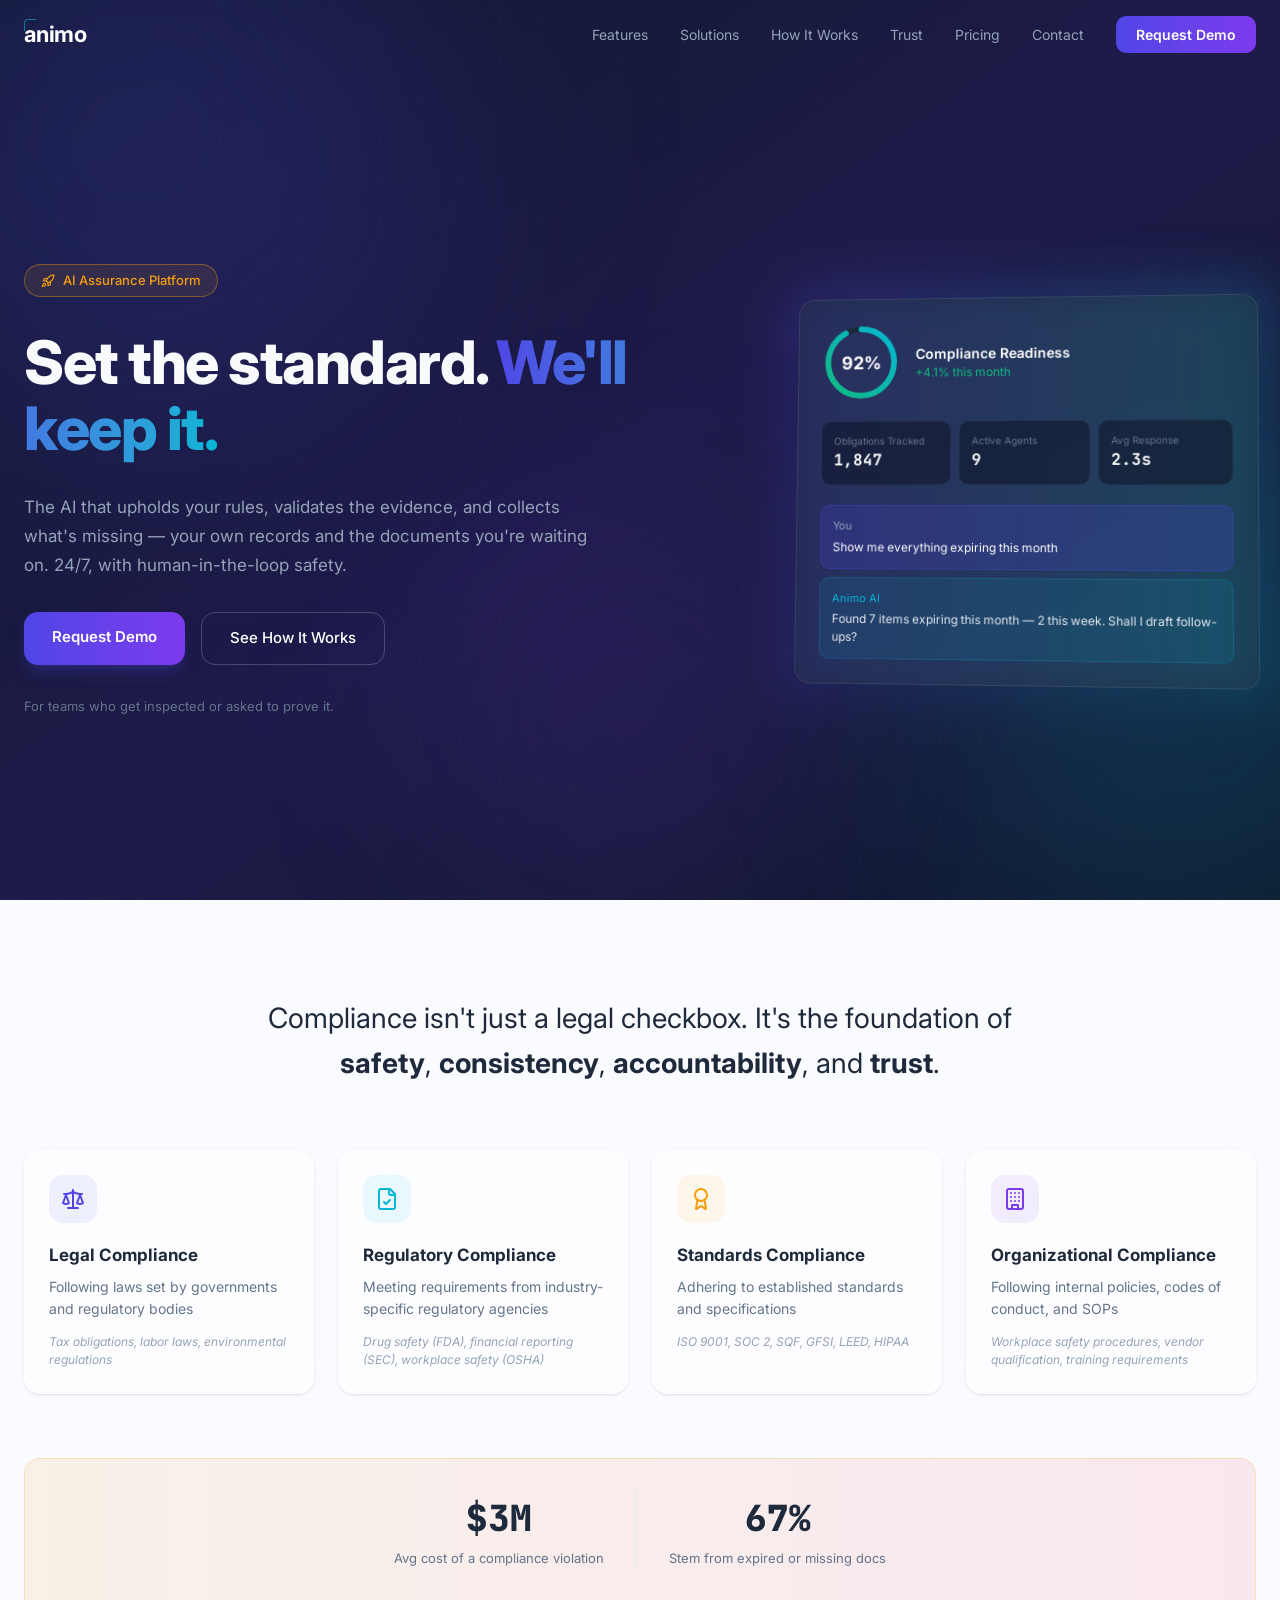
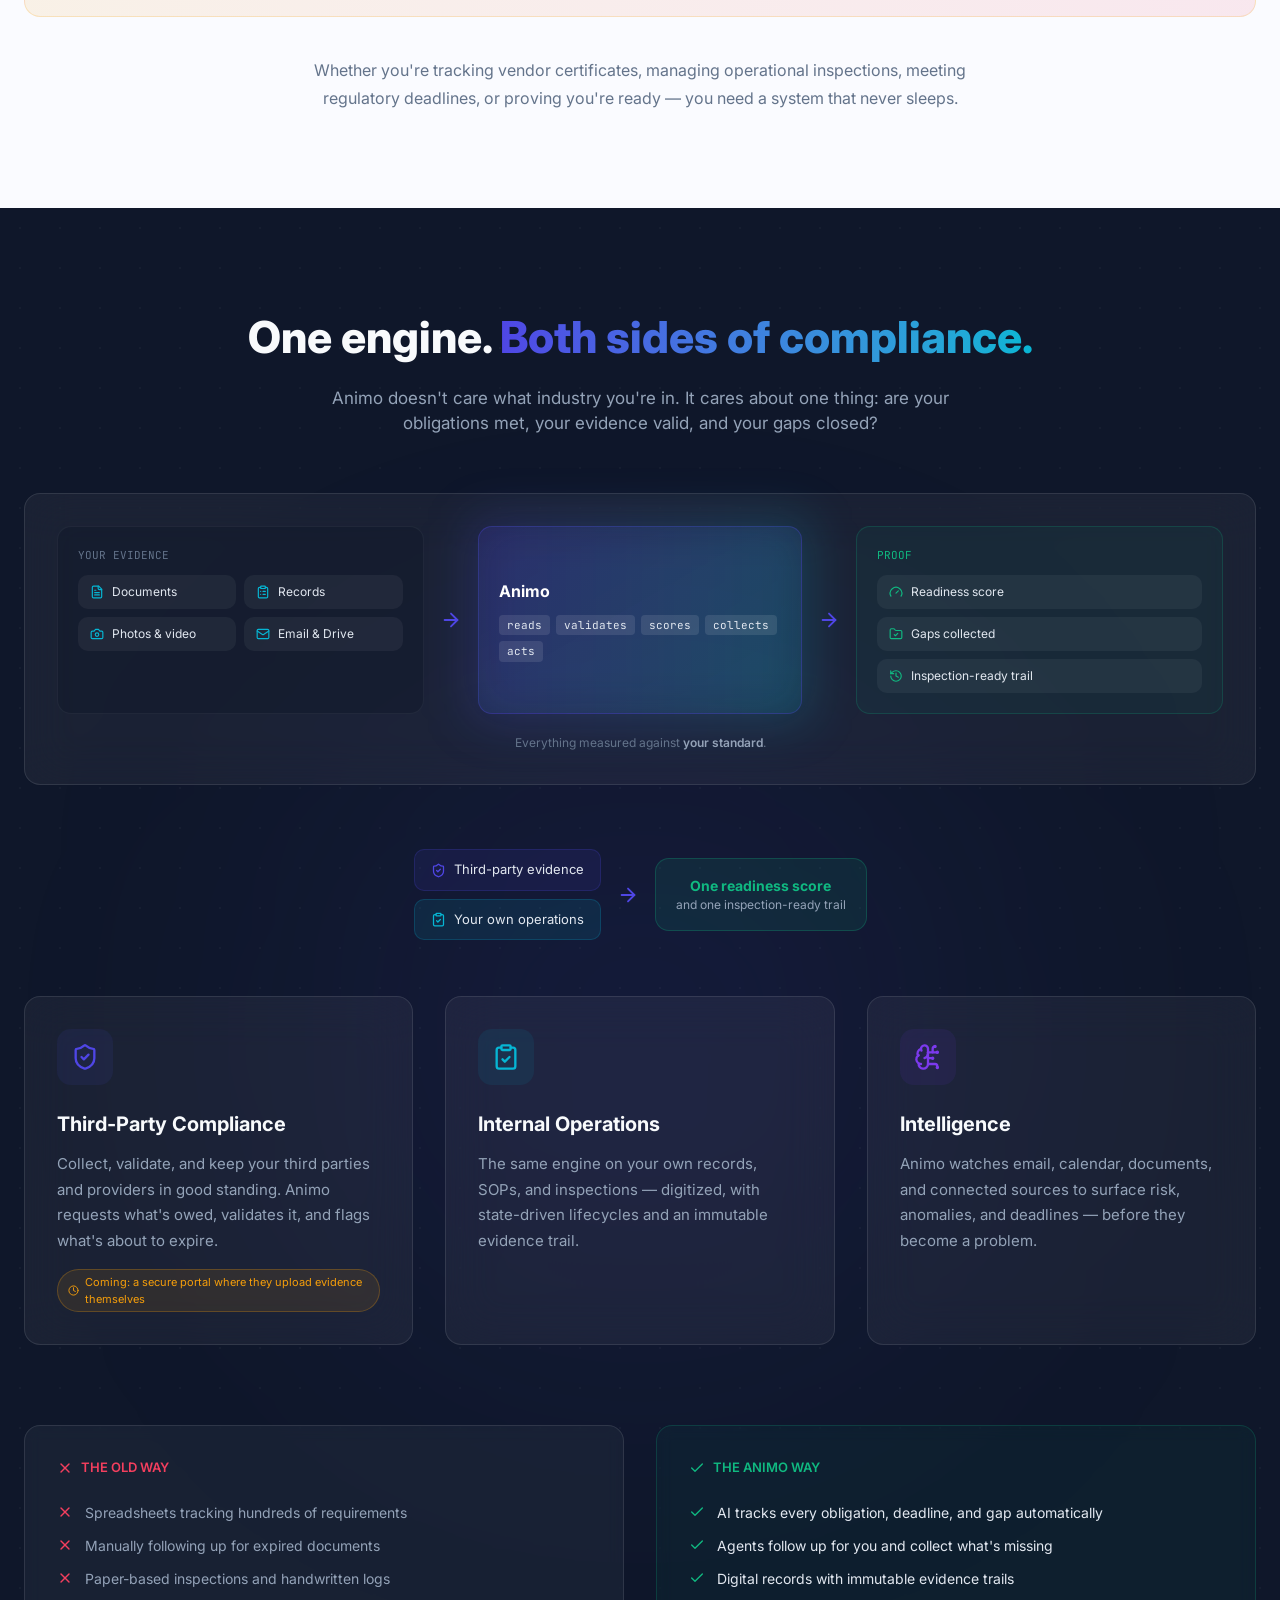
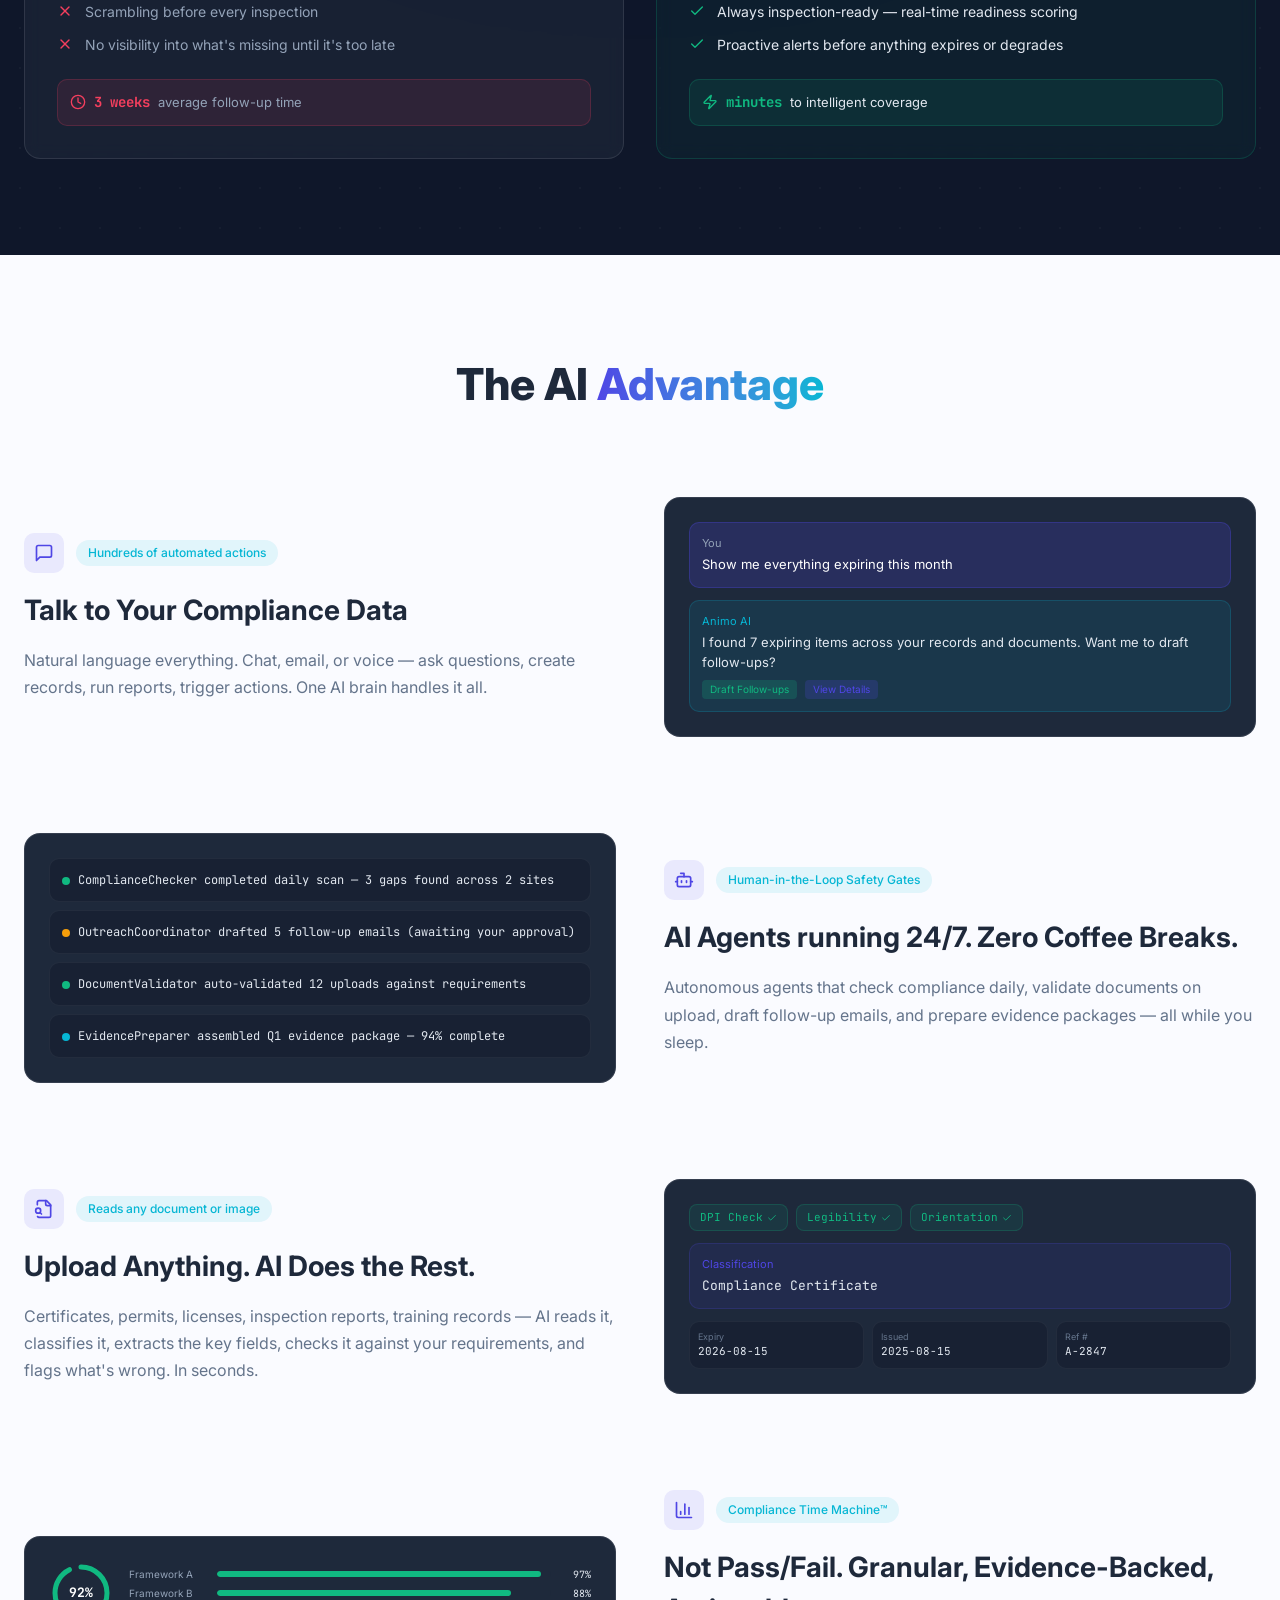
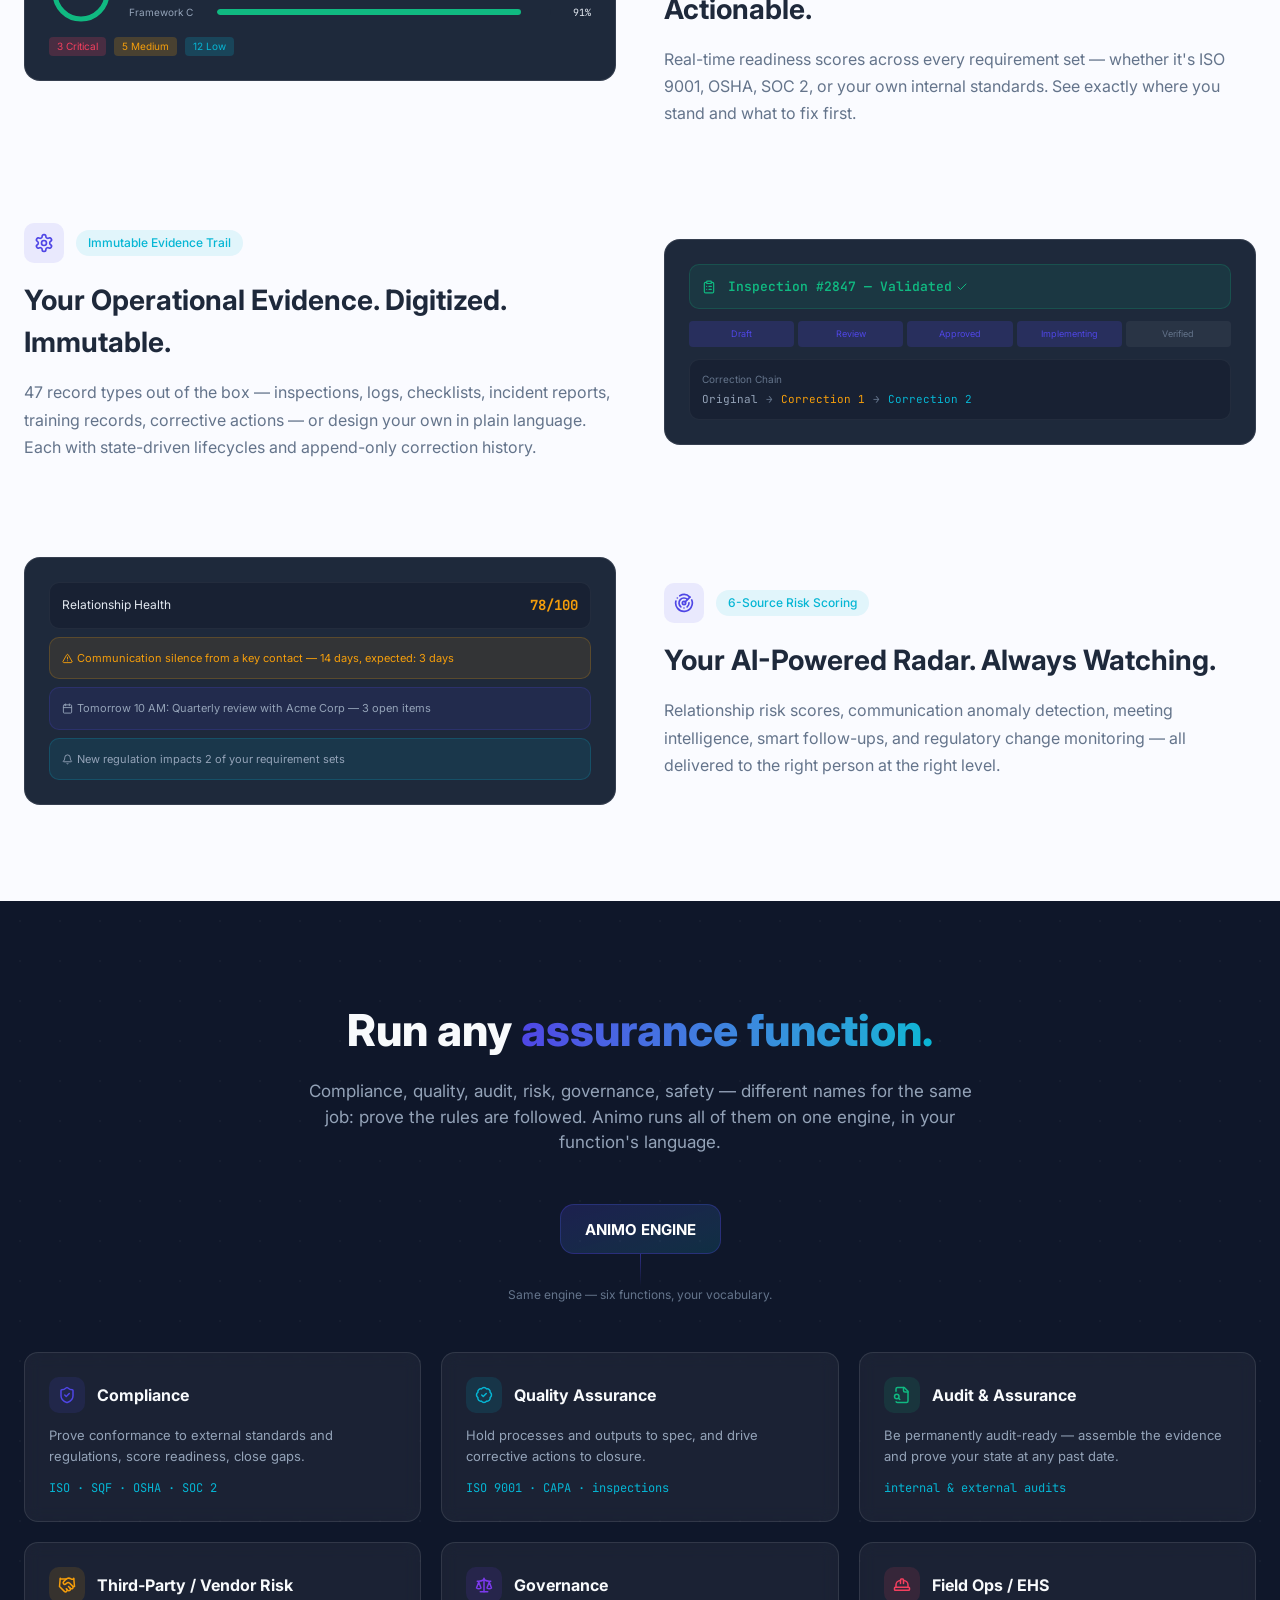
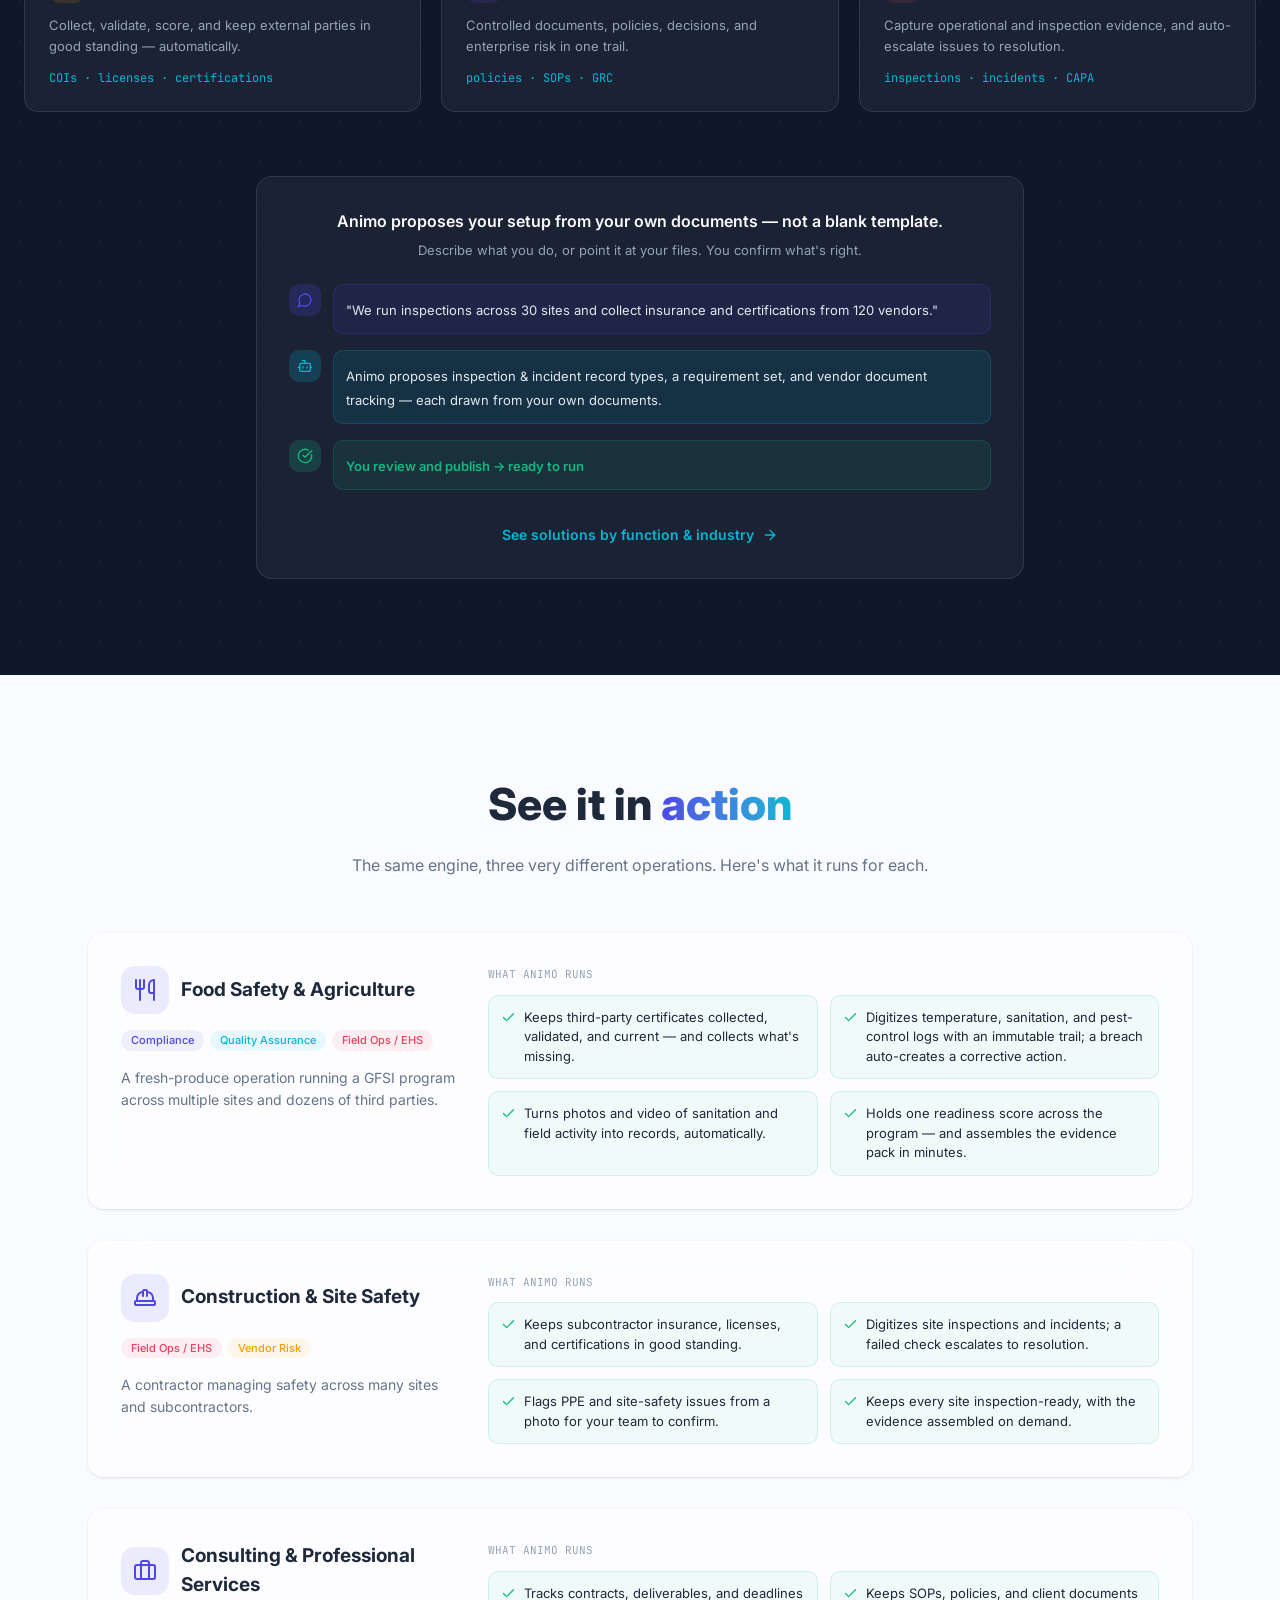
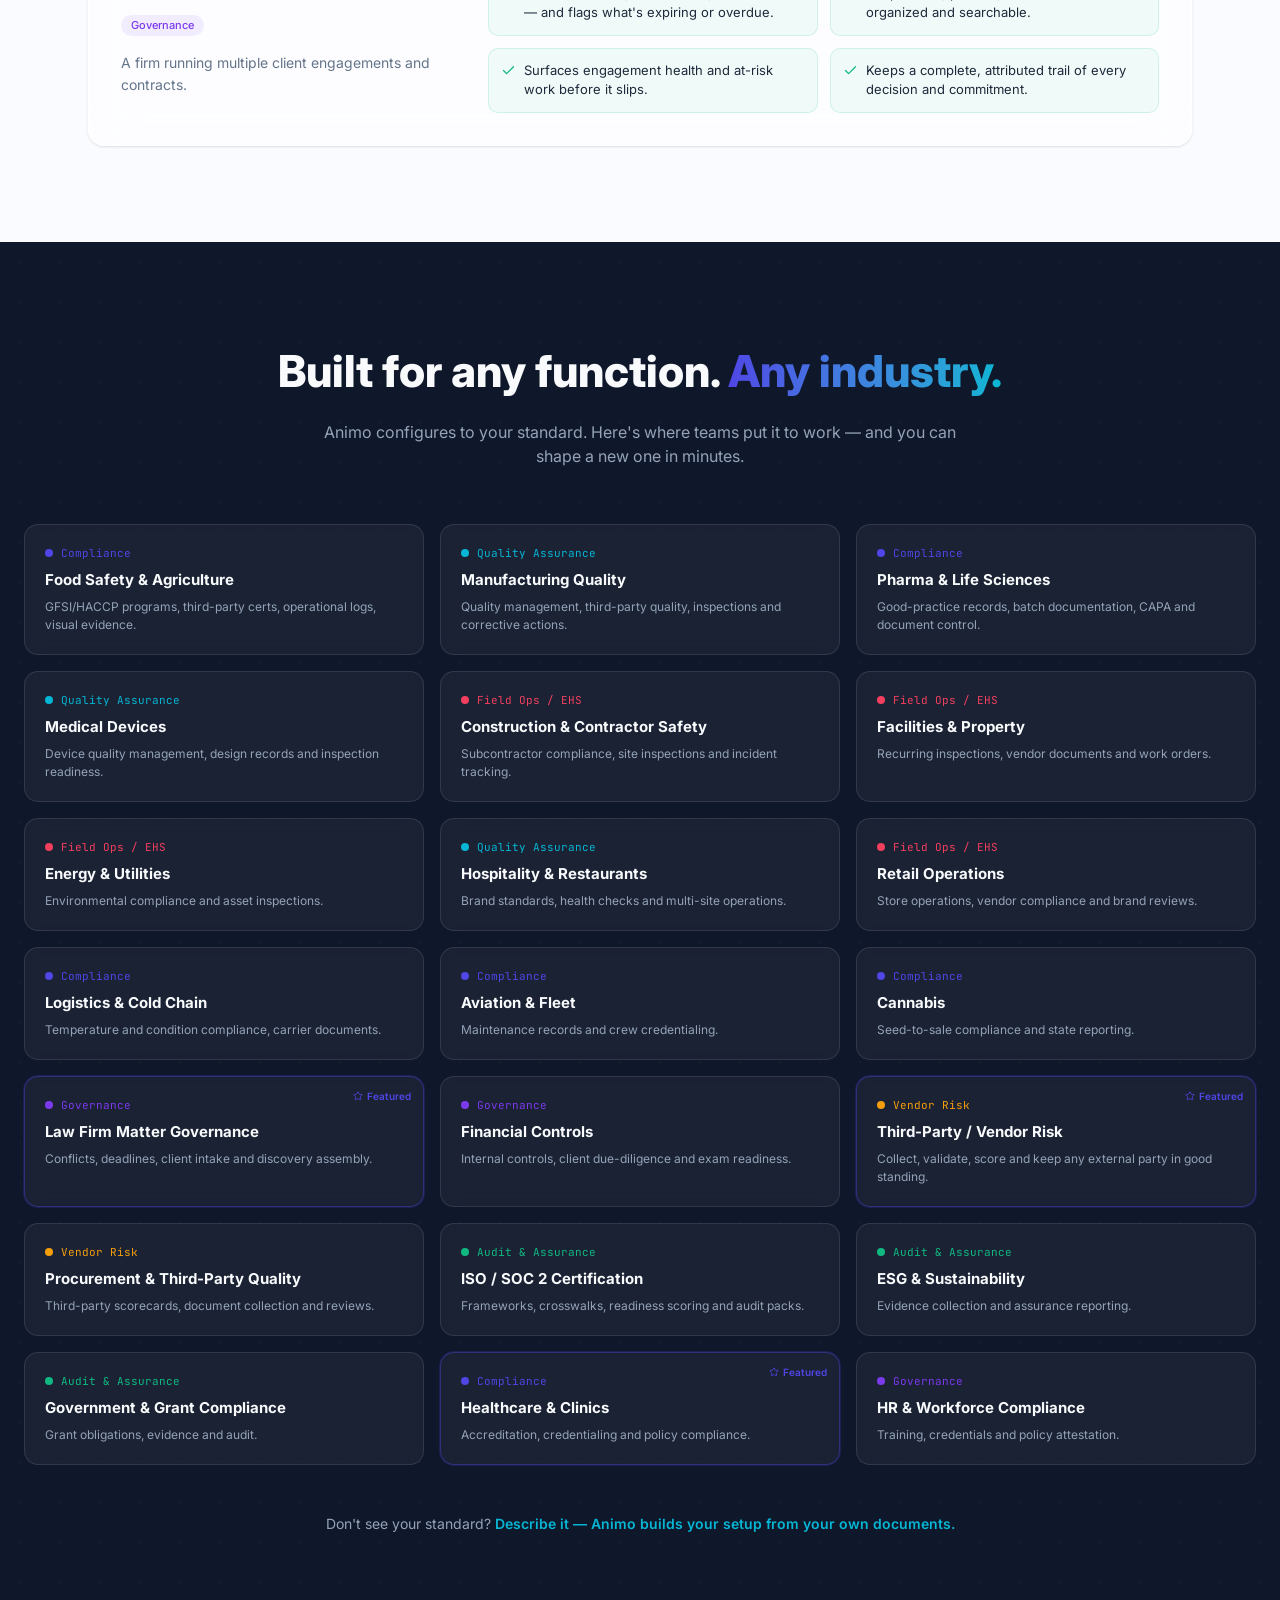
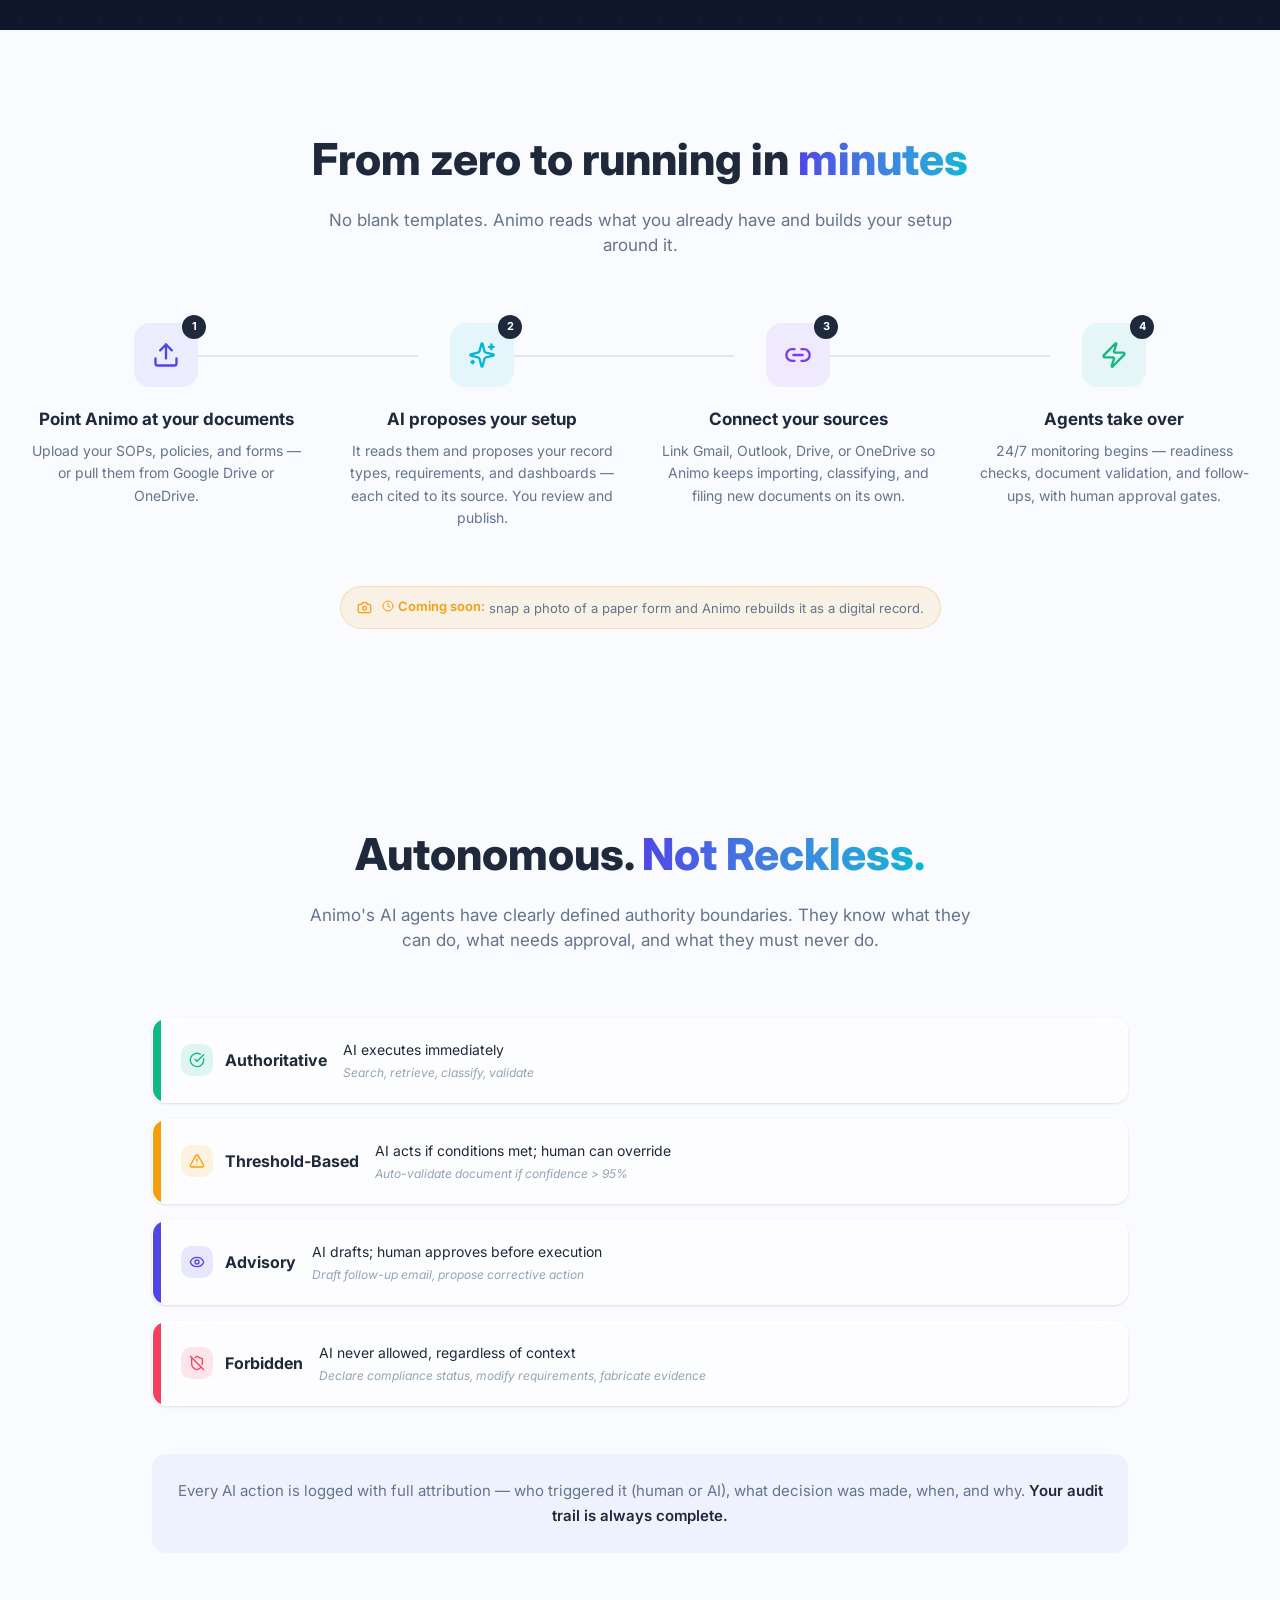
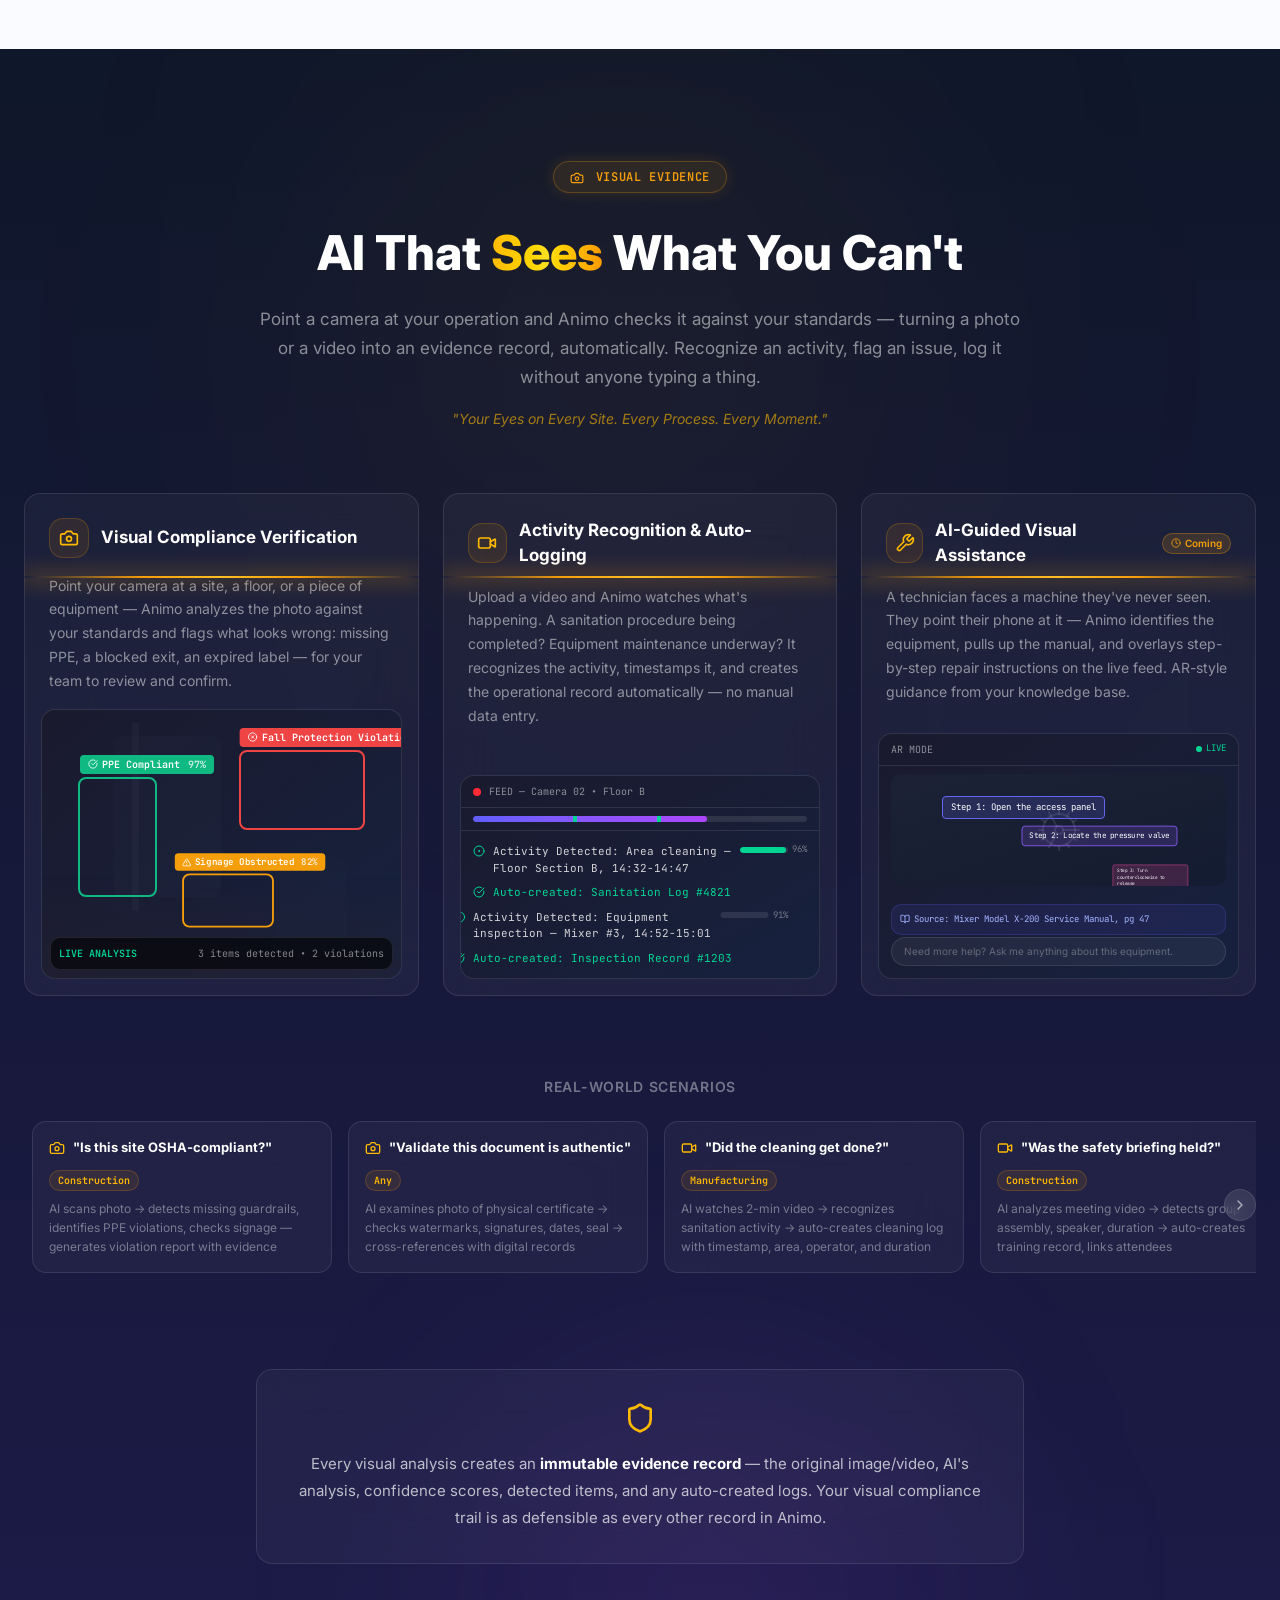
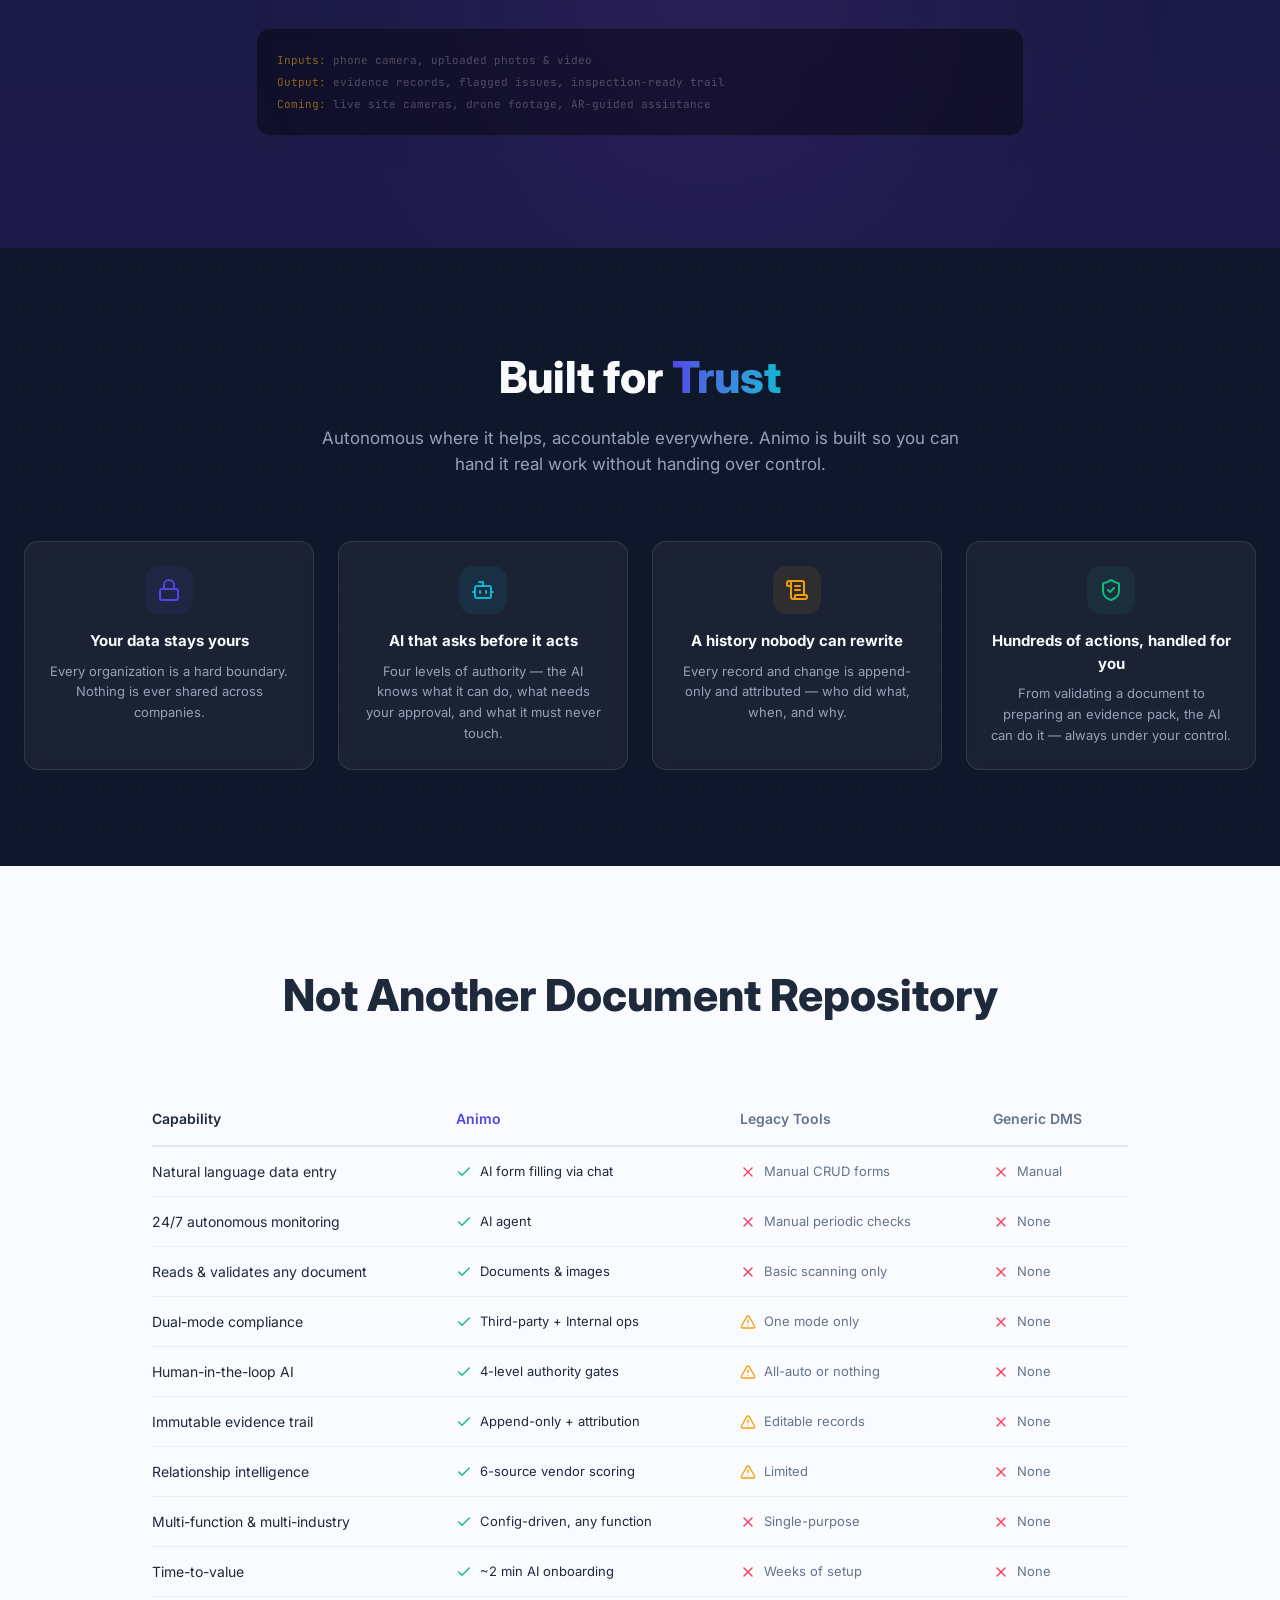
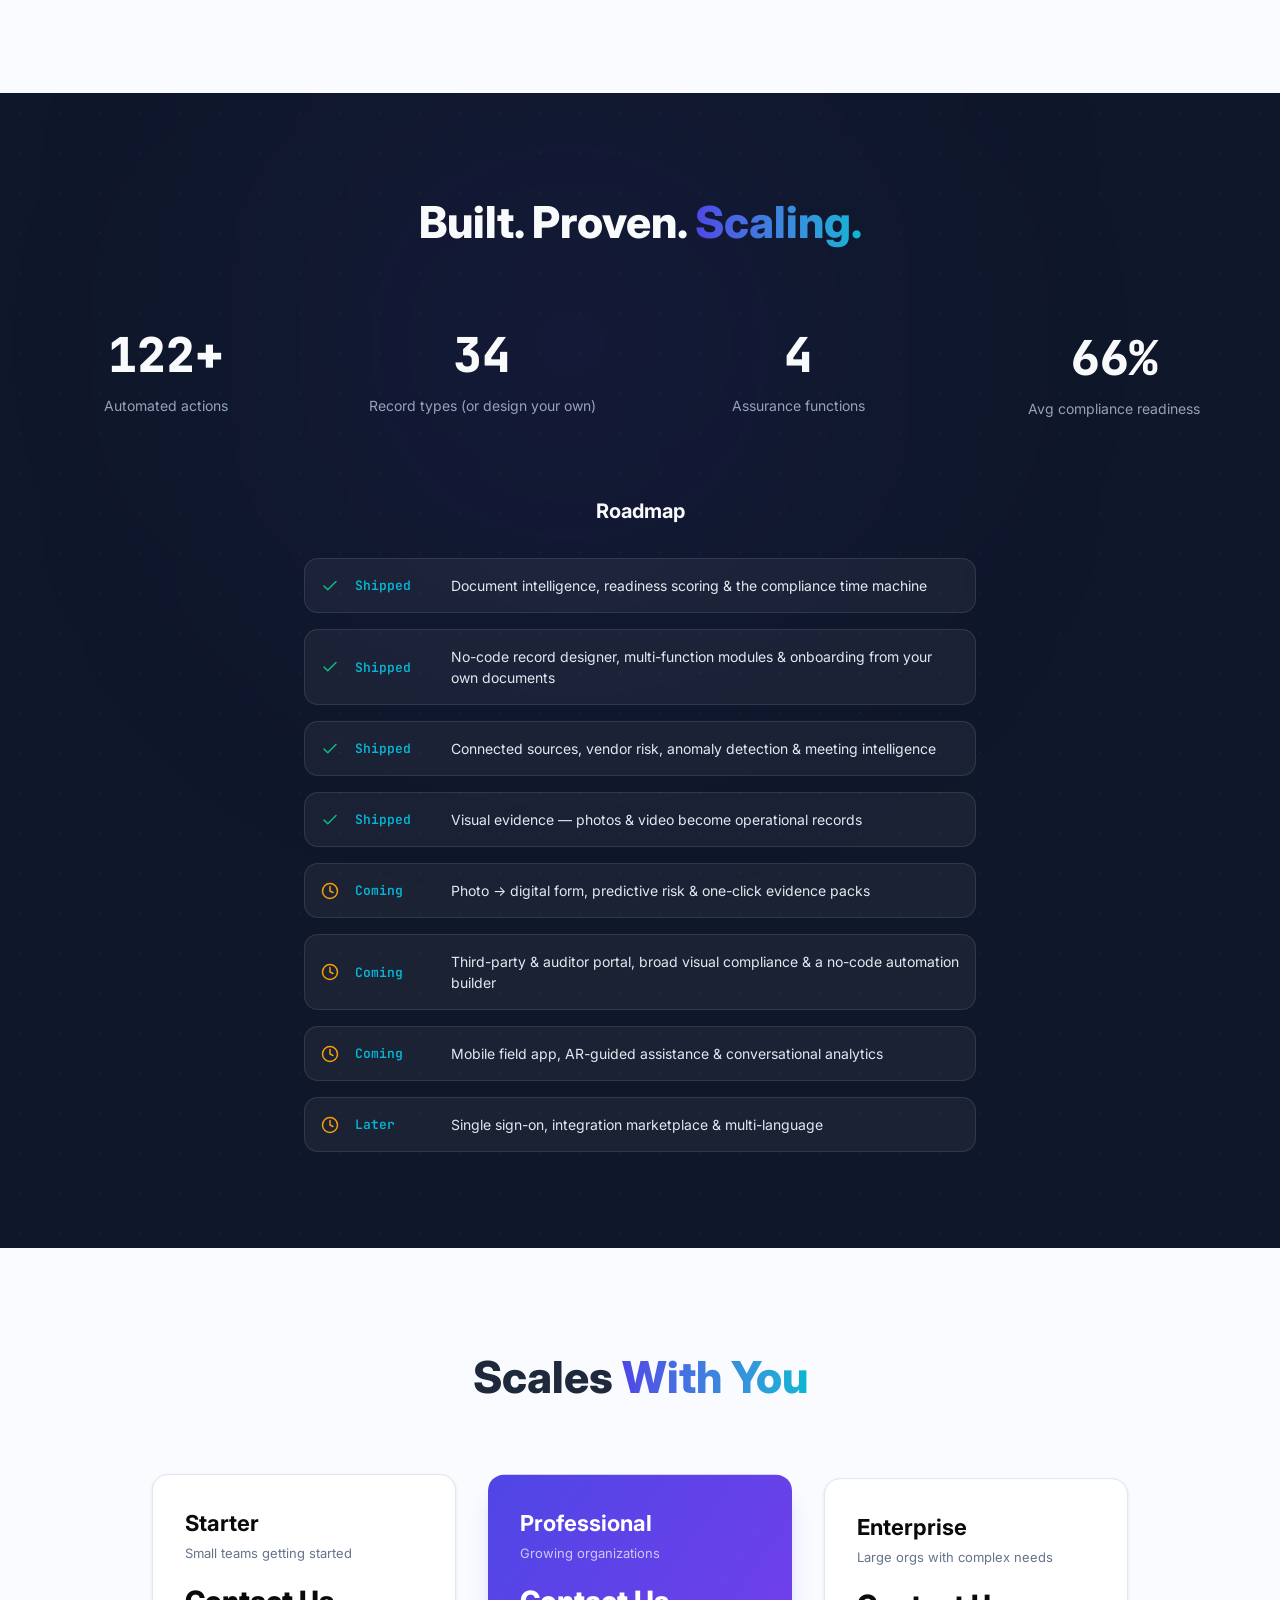
==== commit 260b46e7: "chg: purpose of app" ====
--- a/ai/index.html
+++ b/ai/index.html
@@ -16,7 +16,7 @@
       height: 100%;
     }
   </style>
-  <script type="module" crossorigin src="/assets/index-BXQgXiYv.js"></script>
+  <script type="module" crossorigin src="/assets/index-By_za4x9.js"></script>
   <link rel="stylesheet" crossorigin href="/assets/index-DLWvzJZ6.css">
 </head>
 
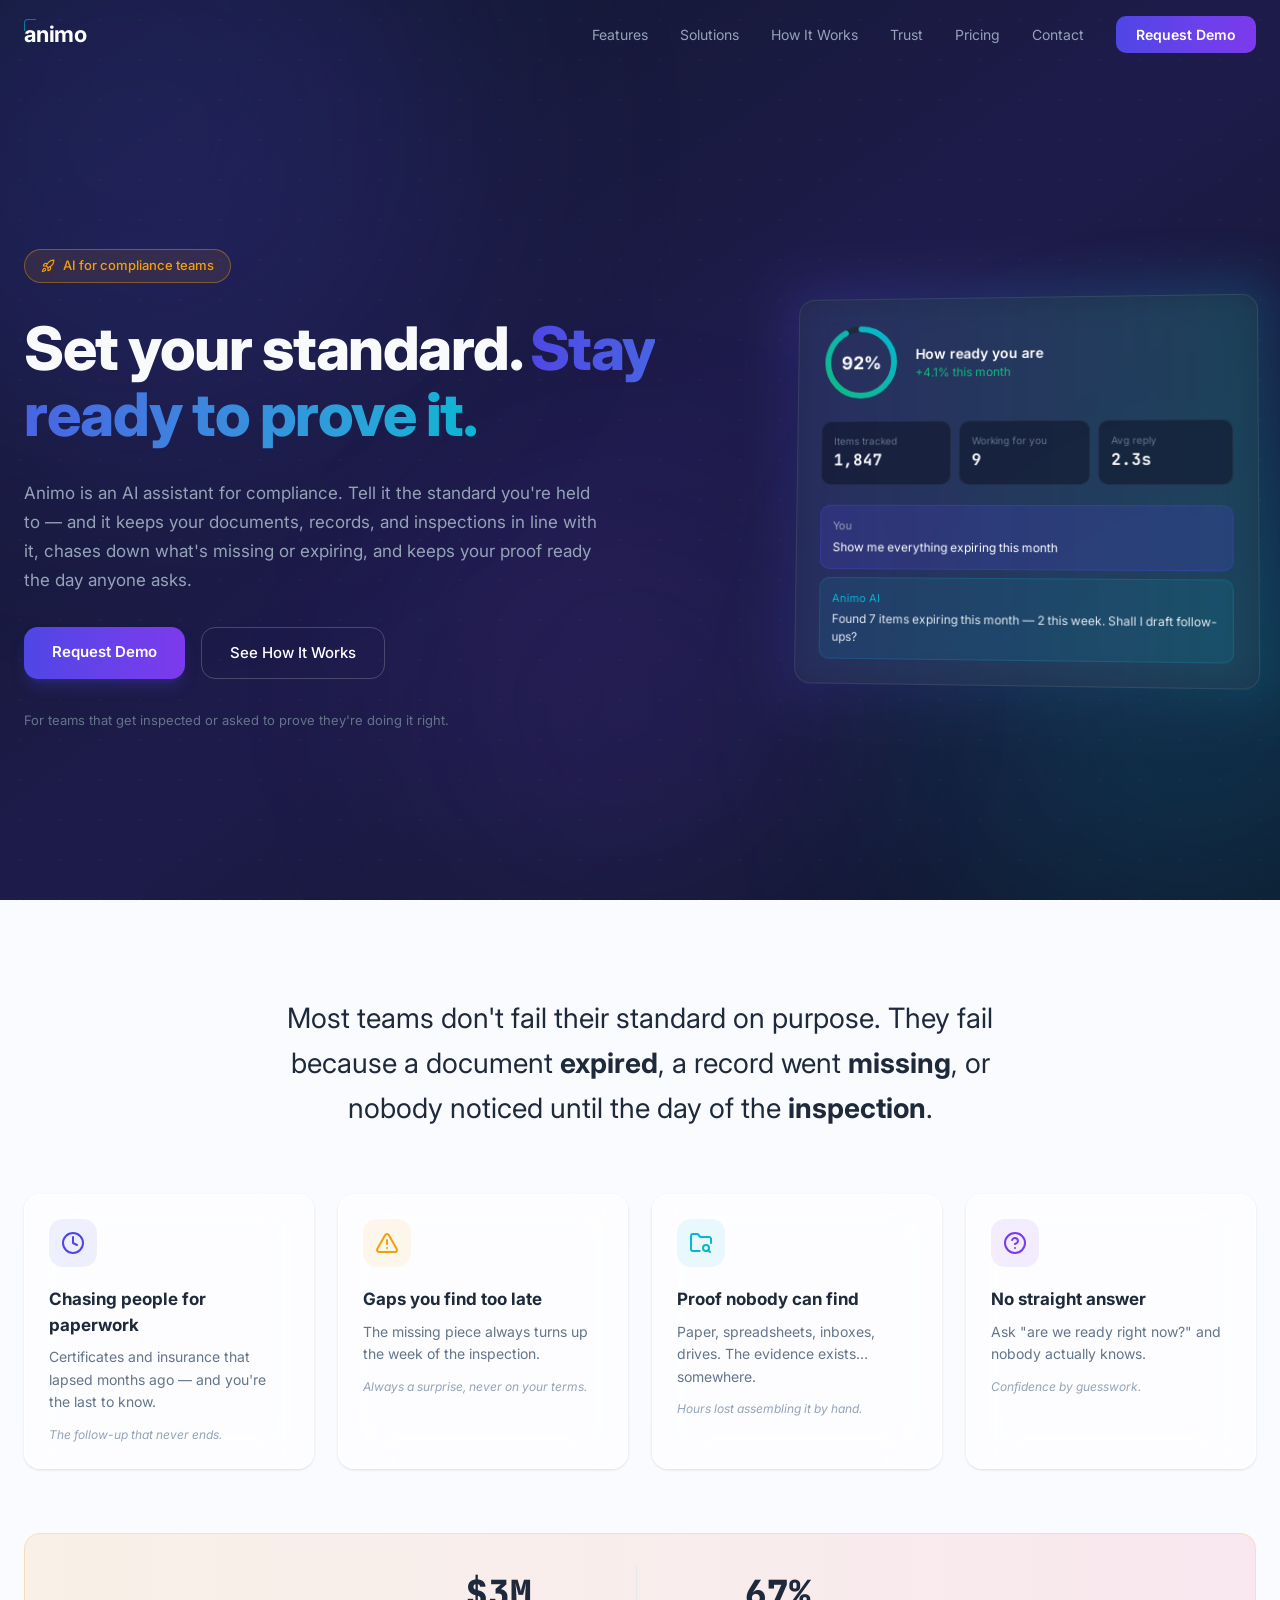
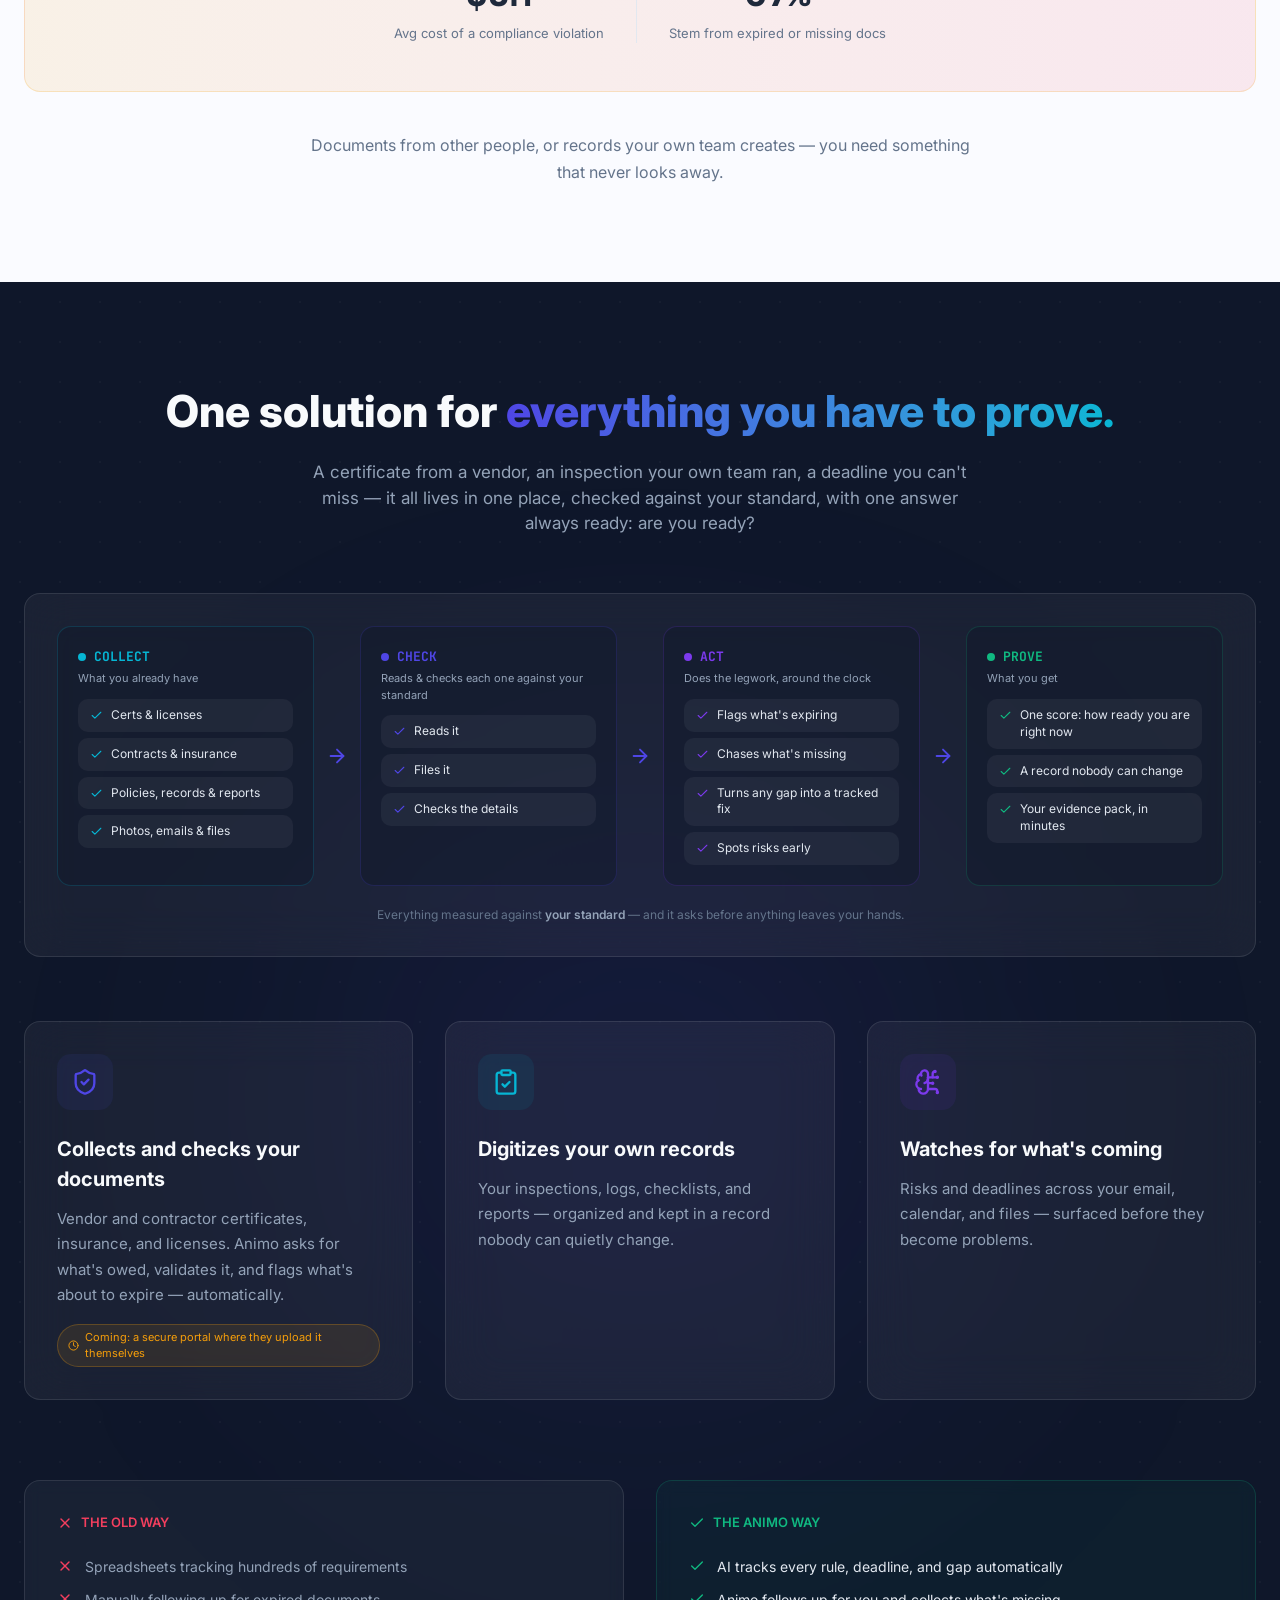
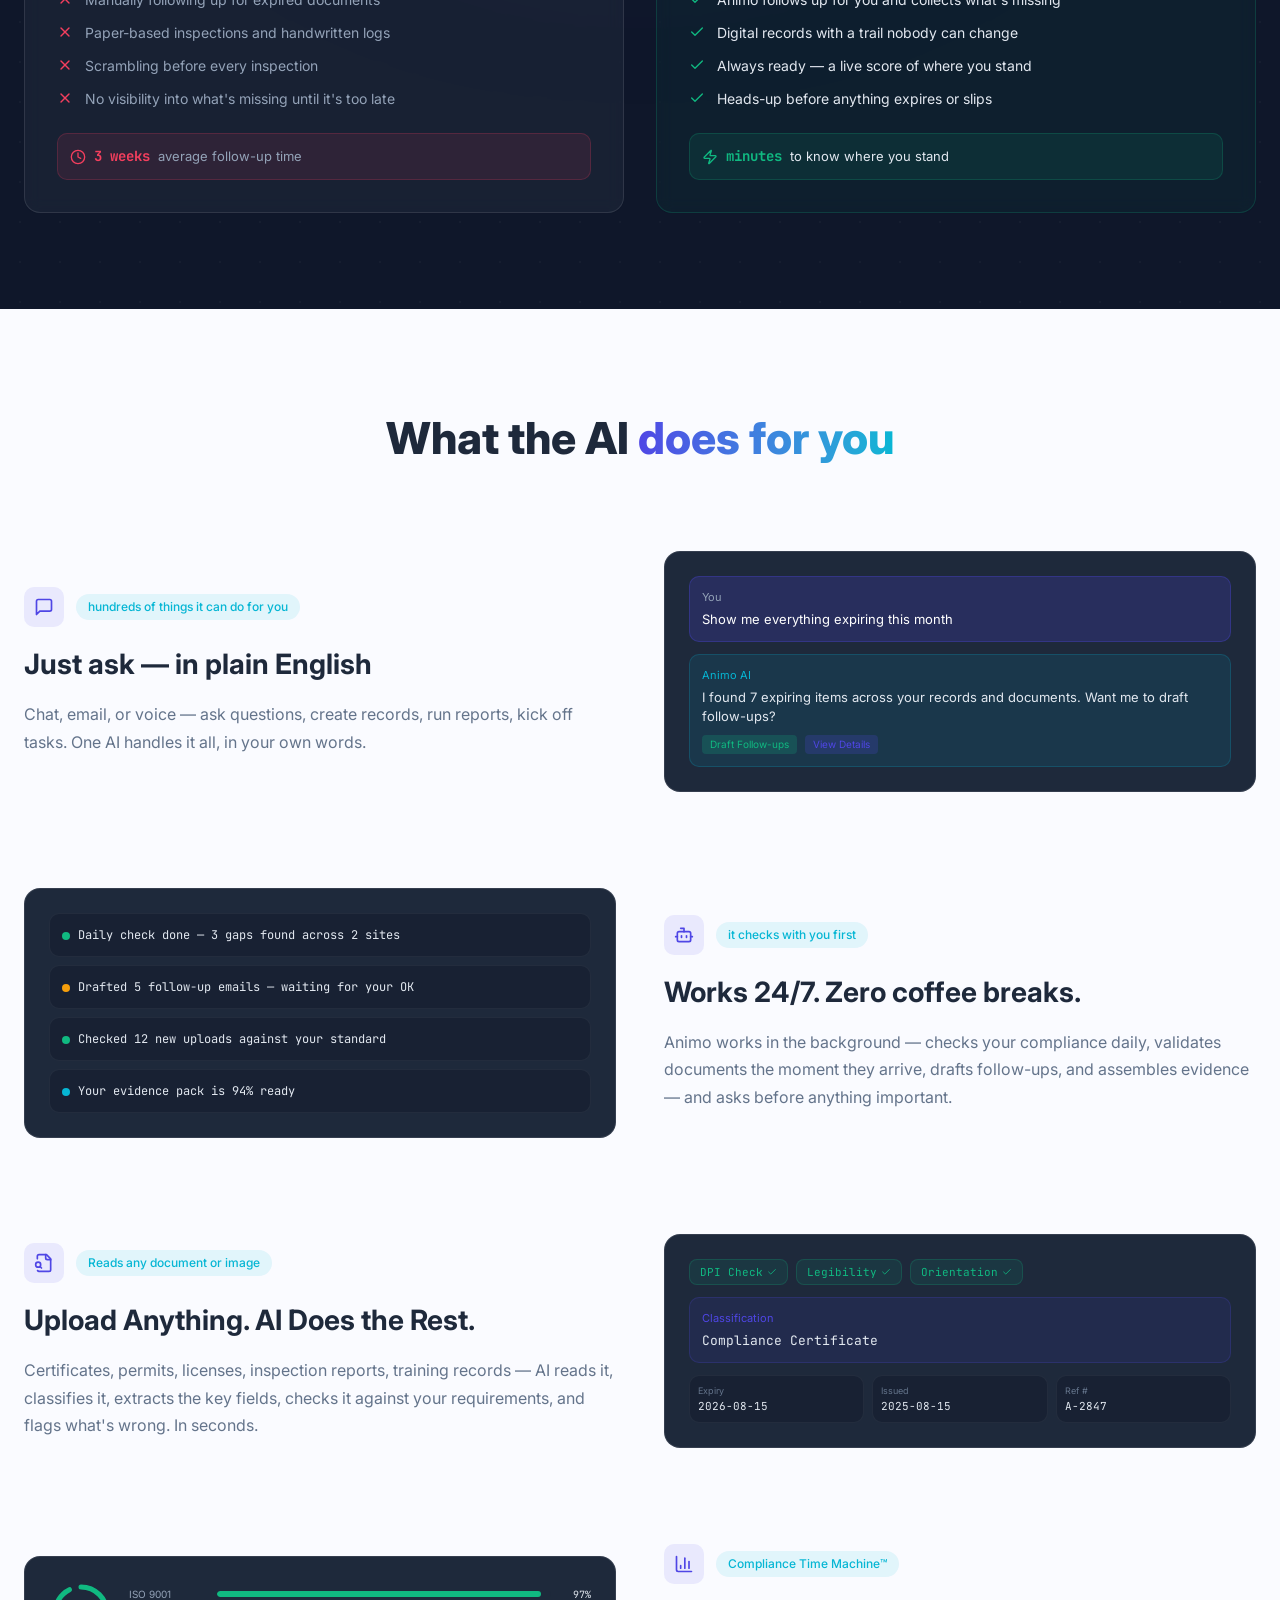
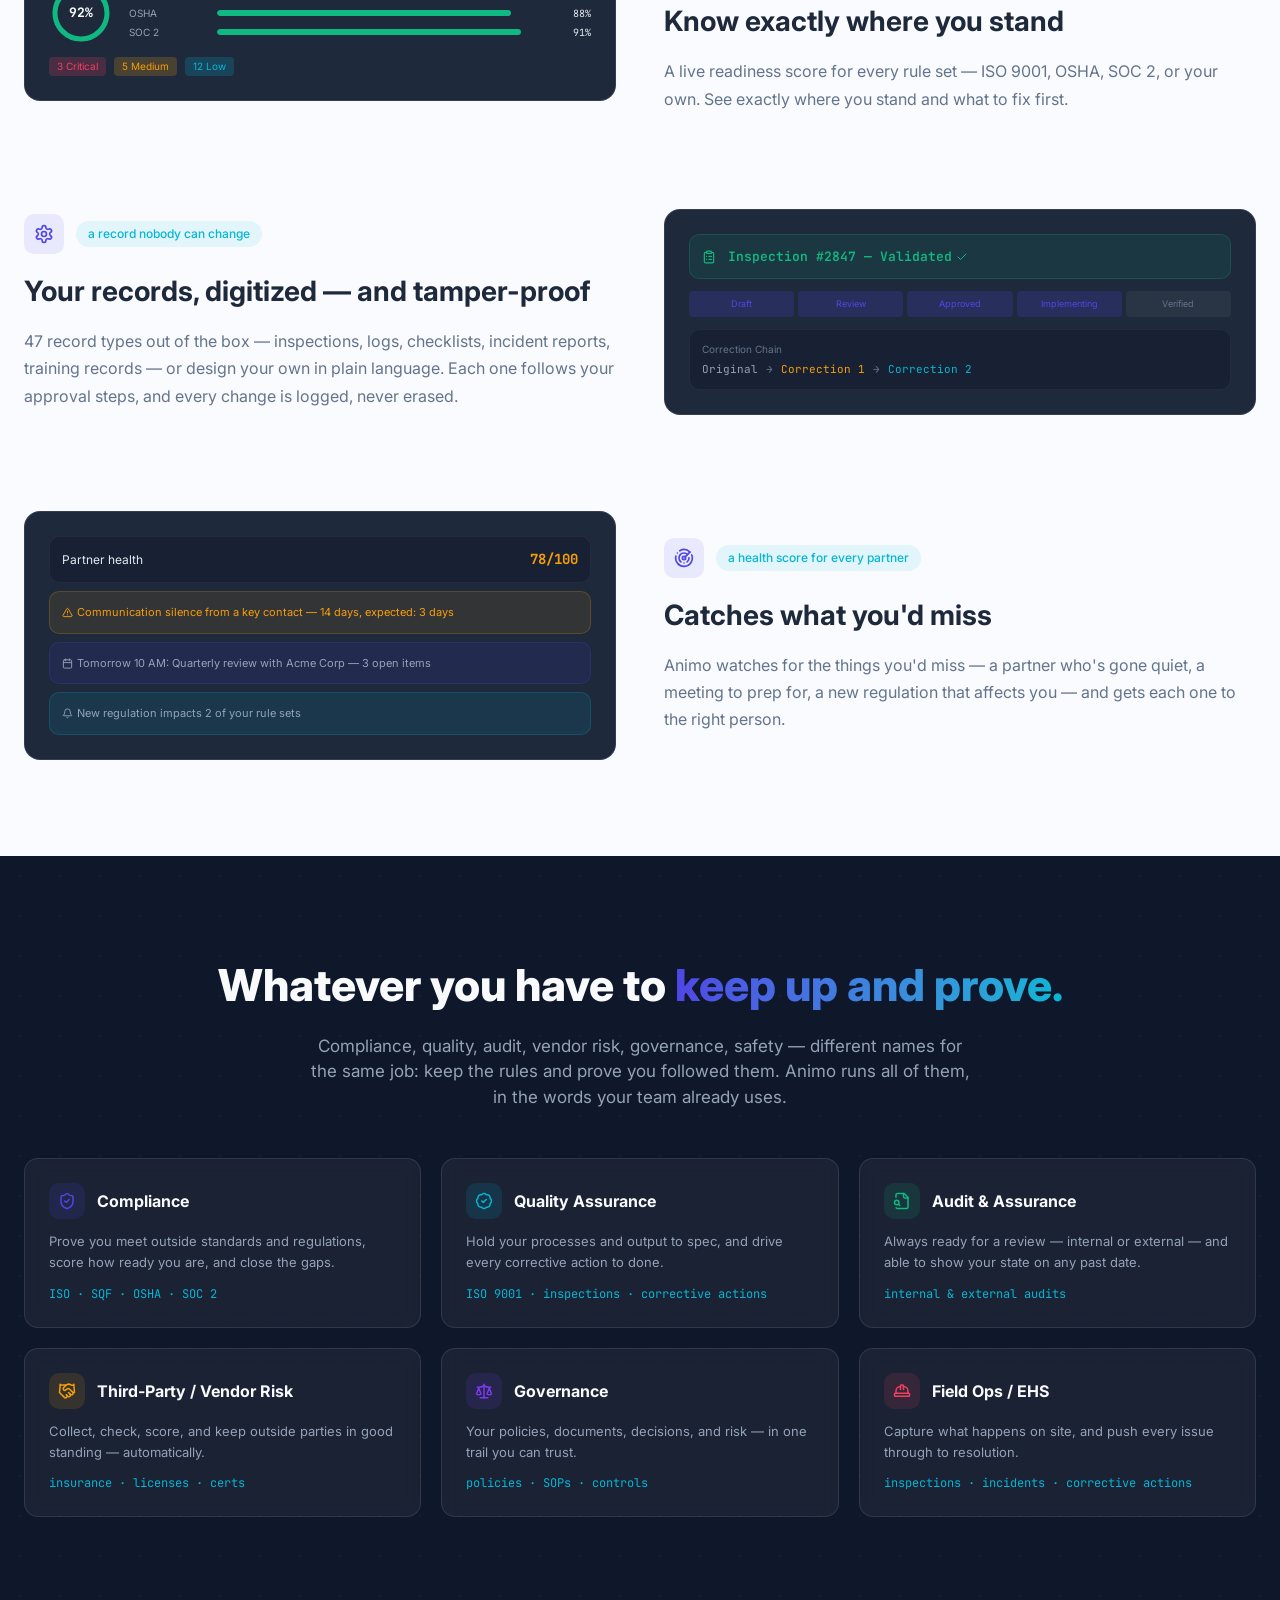
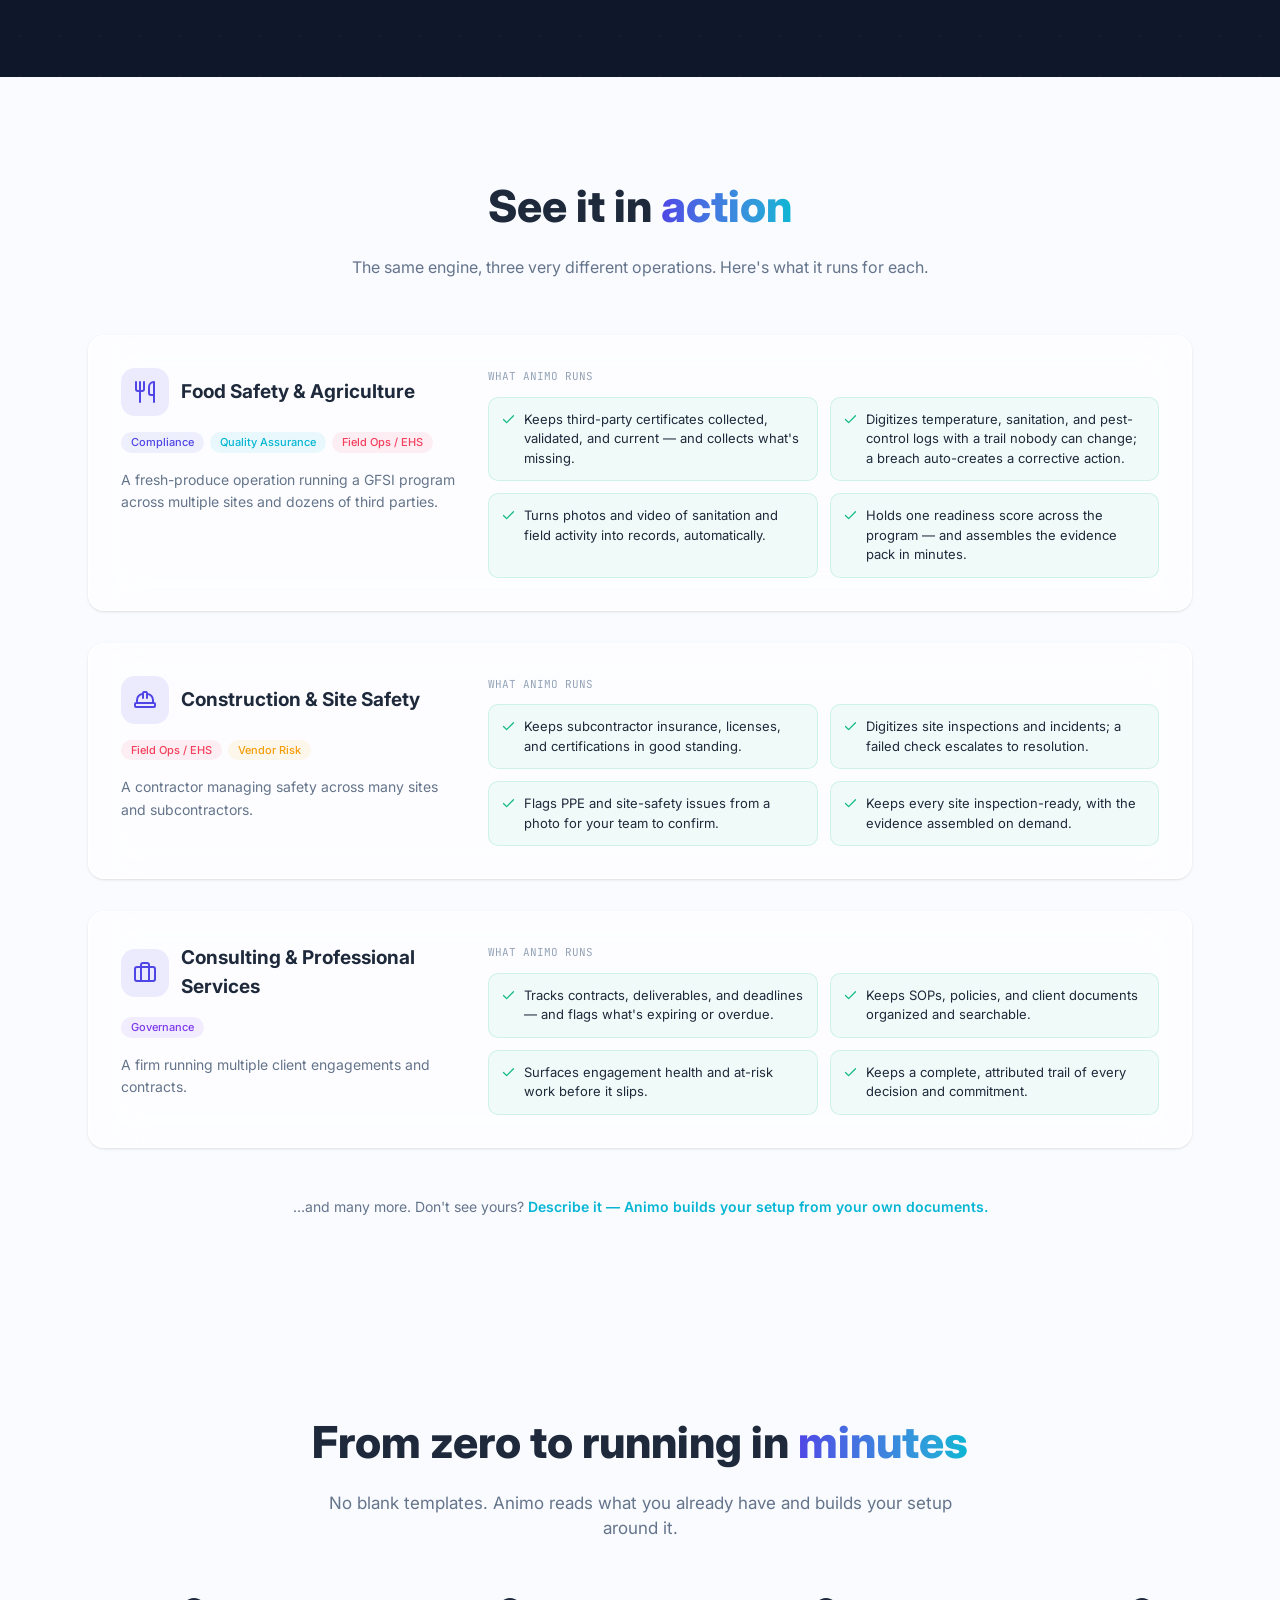
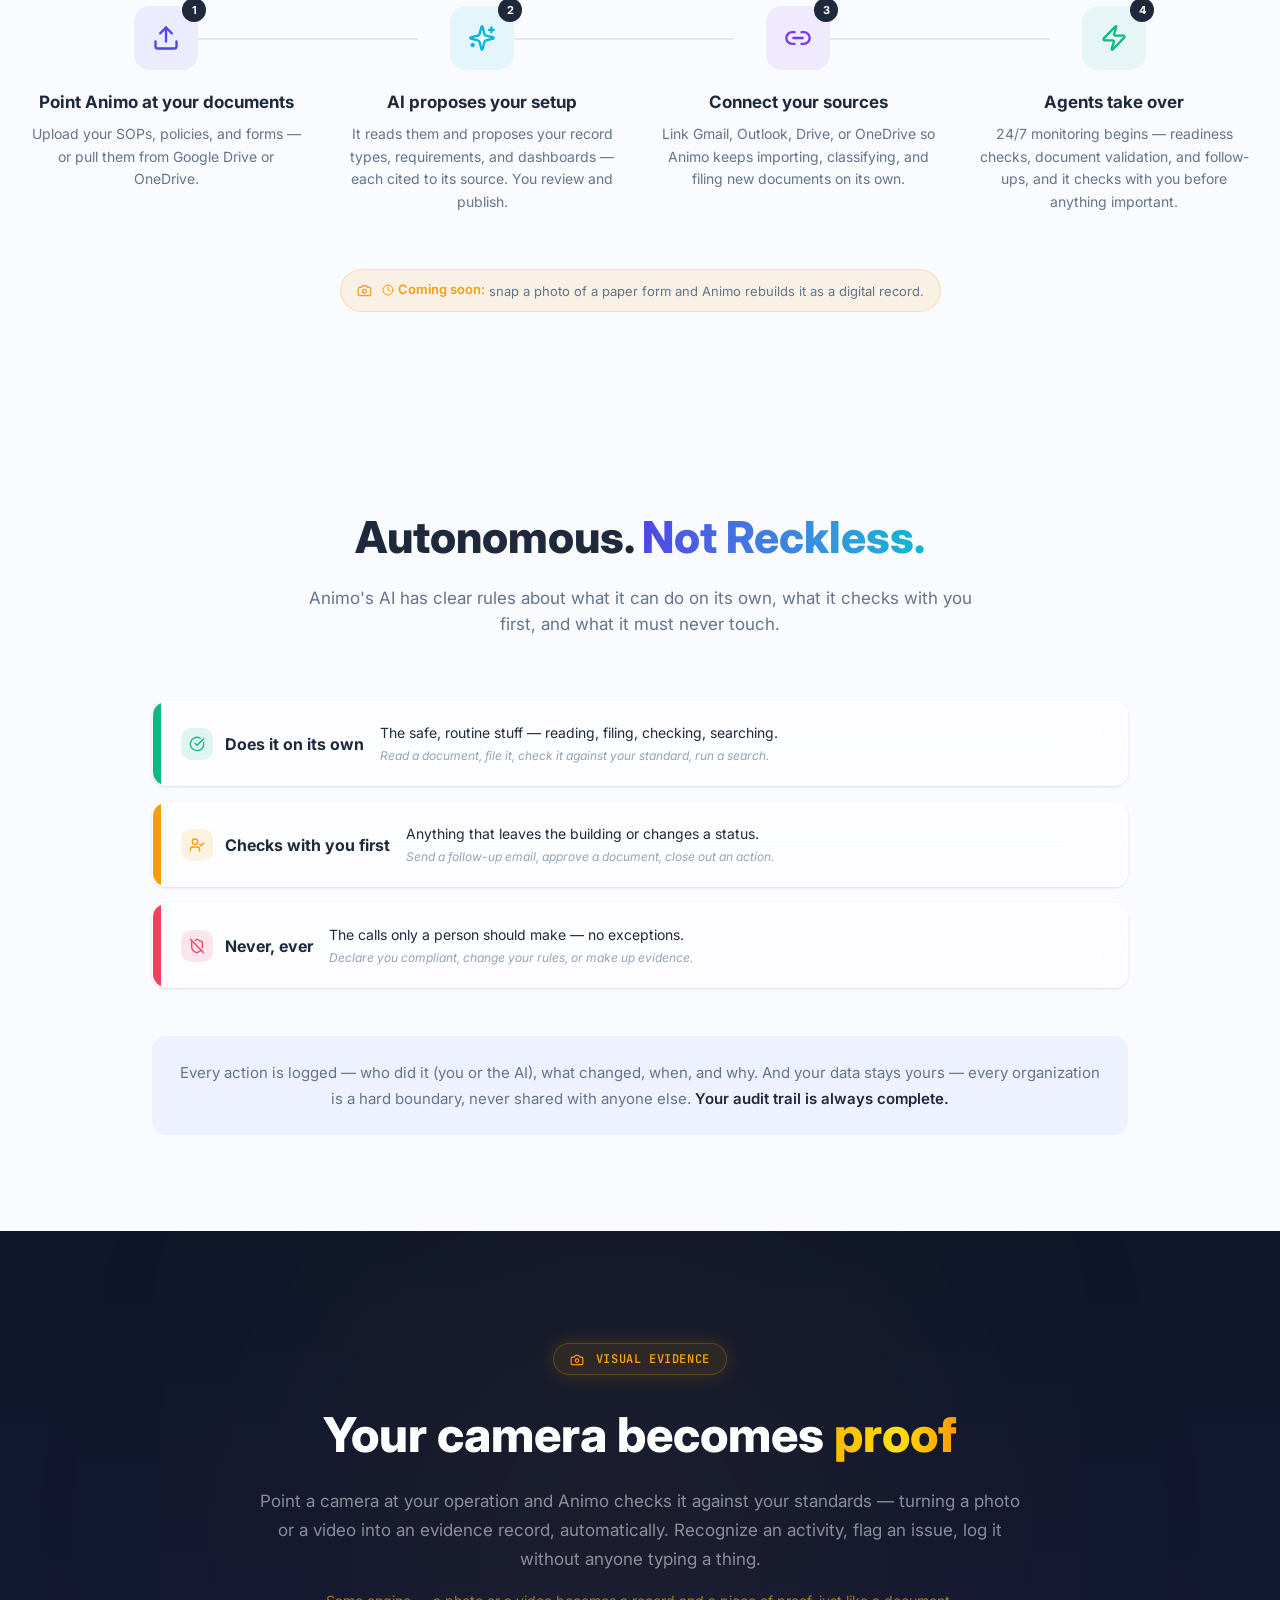
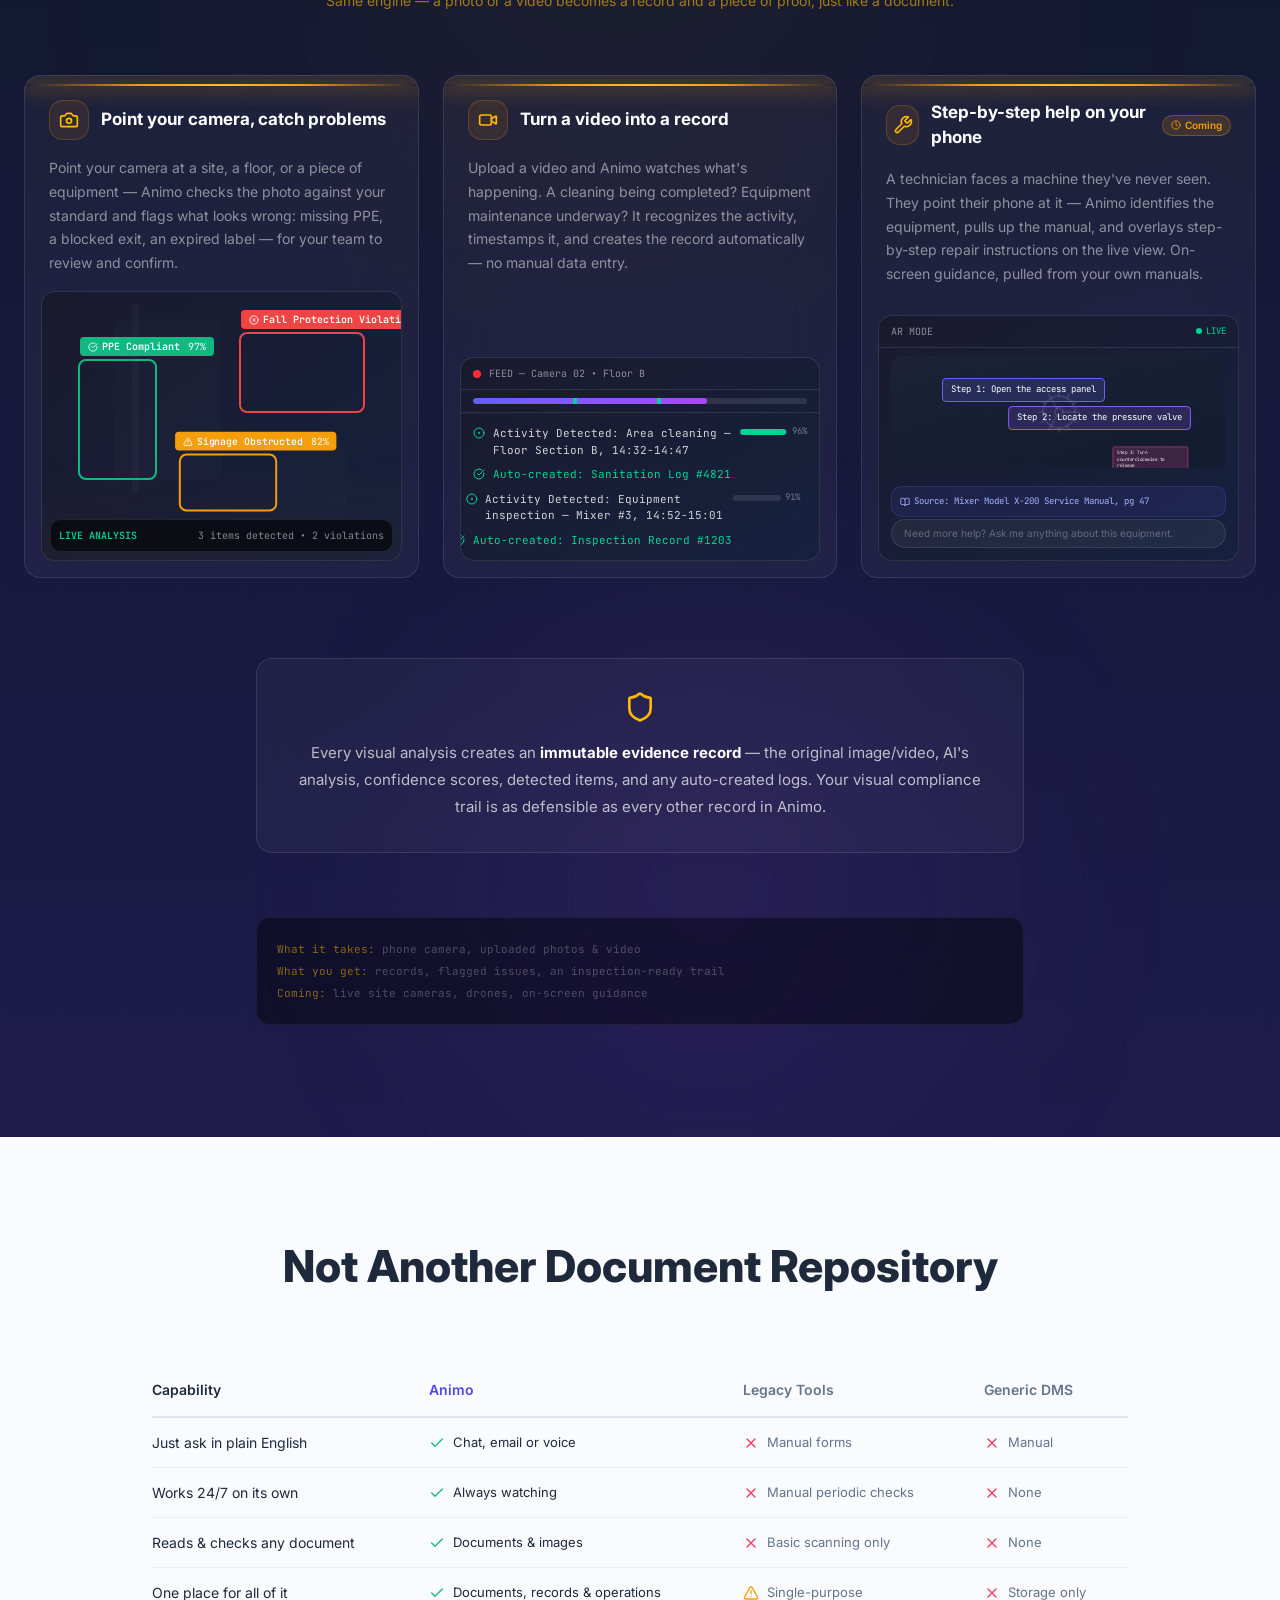
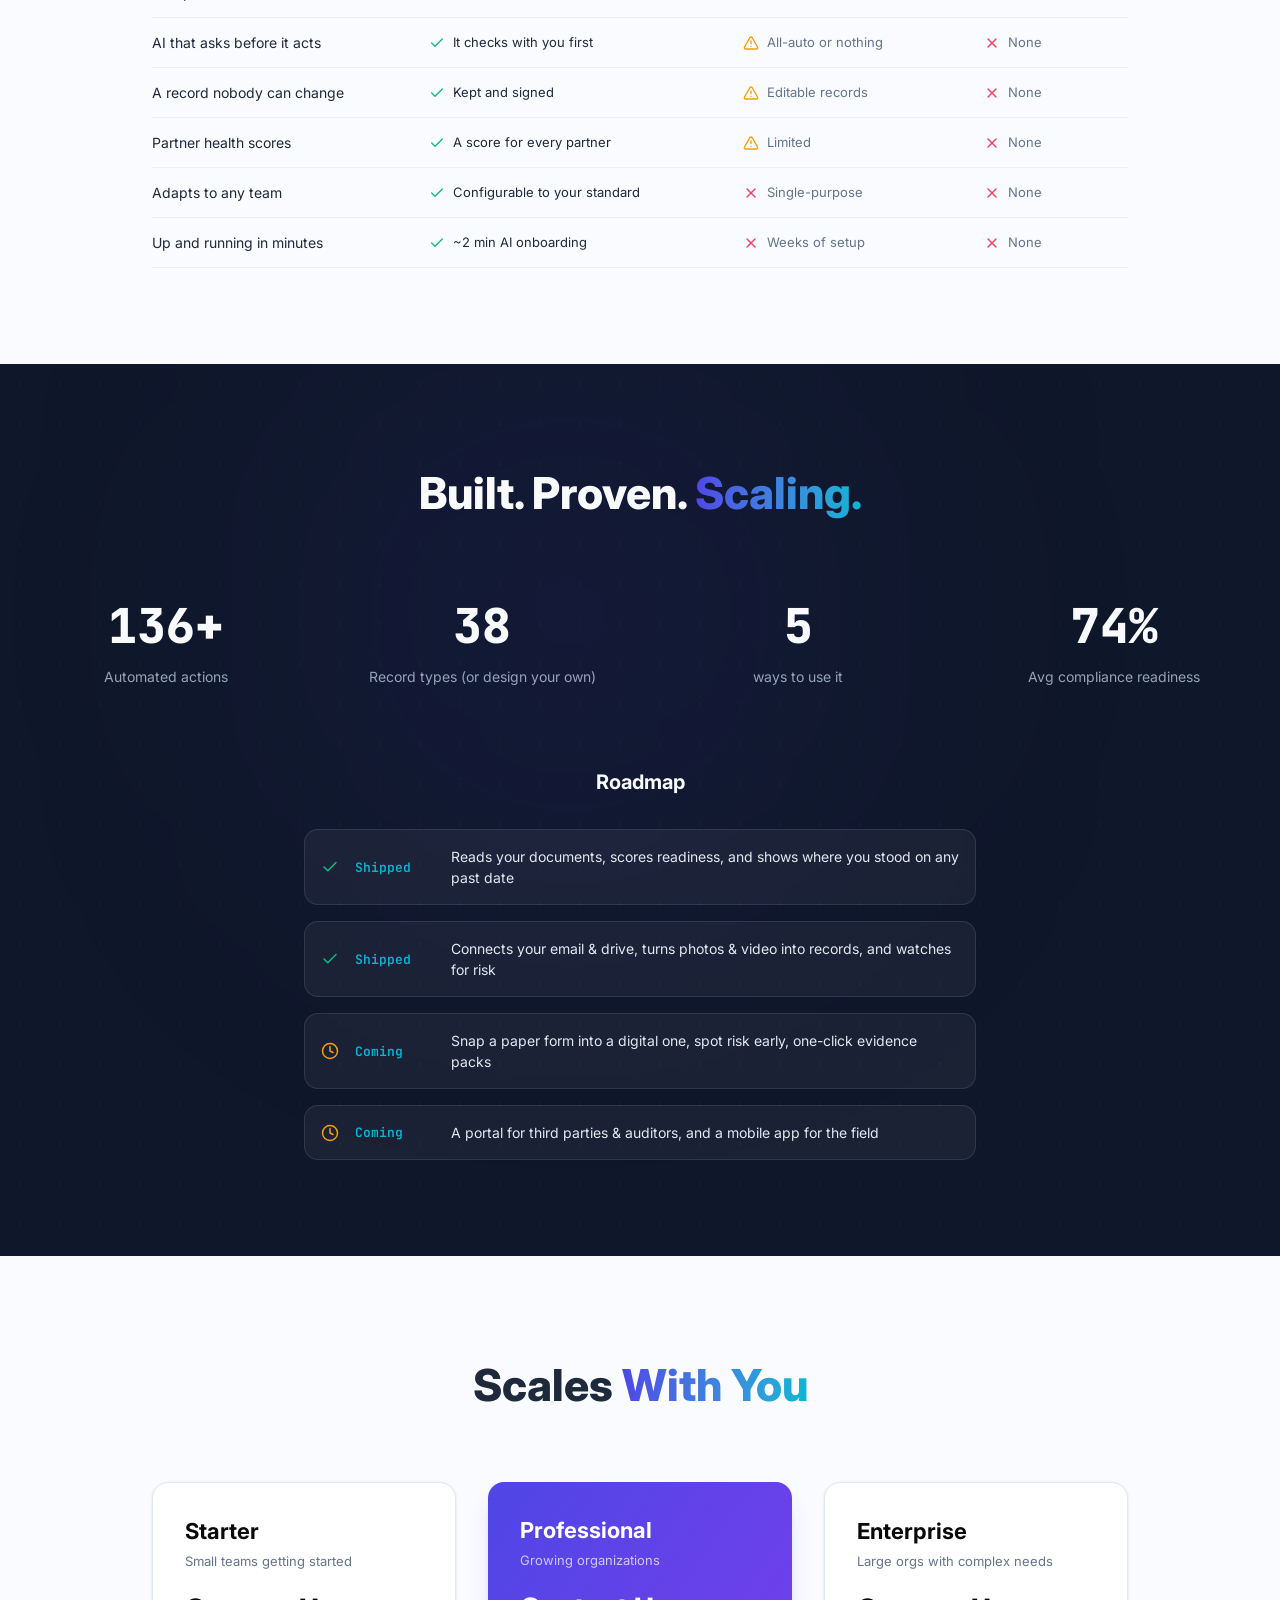
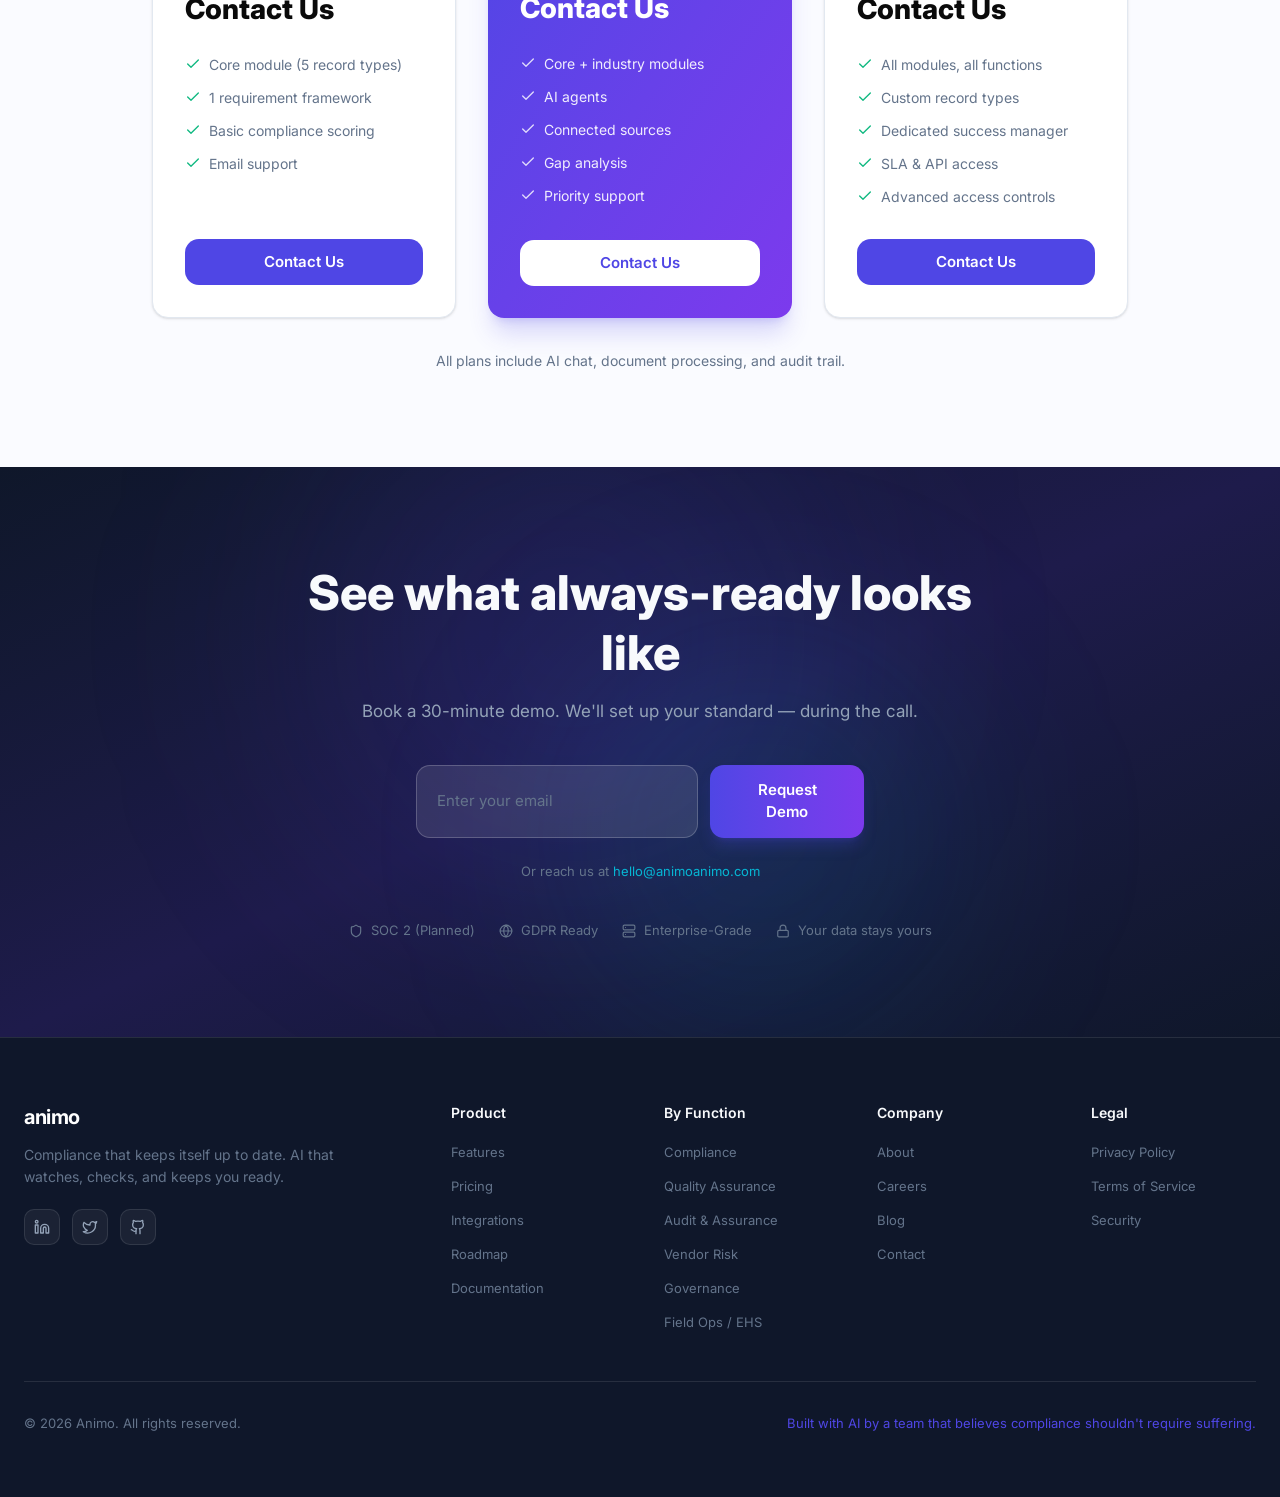
==== commit cdbbb16c: "chg: update landing" ====
--- a/ai/index.html
+++ b/ai/index.html
@@ -4,7 +4,7 @@
 <head>
   <meta charset="UTF-8" />
   <meta name="viewport" content="width=device-width, initial-scale=1.0" />
-  <title>Review application details</title>
+  <title>Animo — AI compliance assistant</title>
   <style>
     html,
     body {
@@ -16,8 +16,8 @@
       height: 100%;
     }
   </style>
-  <script type="module" crossorigin src="/assets/index-By_za4x9.js"></script>
-  <link rel="stylesheet" crossorigin href="/assets/index-DLWvzJZ6.css">
+  <script type="module" crossorigin src="/assets/index-C98a2bH-.js"></script>
+  <link rel="stylesheet" crossorigin href="/assets/index-B7B8WUil.css">
 </head>
 
 <body>
--- a/assets/index-B7B8WUil.css
+++ b/assets/index-B7B8WUil.css
@@ -0,0 +1 @@
+@import"https://fonts.googleapis.com/css2?family=Inter:wght@400;500;600;700;800&family=JetBrains+Mono:wght@400;500;600&display=swap";/*! tailwindcss v4.1.12 | MIT License | https://tailwindcss.com */@layer properties{@supports (((-webkit-hyphens:none)) and (not (margin-trim:inline))) or ((-moz-orient:inline) and (not (color:rgb(from red r g b)))){*,:before,:after,::backdrop{--tw-translate-x:0;--tw-translate-y:0;--tw-translate-z:0;--tw-rotate-x:initial;--tw-rotate-y:initial;--tw-rotate-z:initial;--tw-skew-x:initial;--tw-skew-y:initial;--tw-space-y-reverse:0;--tw-space-x-reverse:0;--tw-border-style:solid;--tw-gradient-position:initial;--tw-gradient-from:#0000;--tw-gradient-via:#0000;--tw-gradient-to:#0000;--tw-gradient-stops:initial;--tw-gradient-via-stops:initial;--tw-gradient-from-position:0%;--tw-gradient-via-position:50%;--tw-gradient-to-position:100%;--tw-leading:initial;--tw-font-weight:initial;--tw-tracking:initial;--tw-ordinal:initial;--tw-slashed-zero:initial;--tw-numeric-figure:initial;--tw-numeric-spacing:initial;--tw-numeric-fraction:initial;--tw-shadow:0 0 #0000;--tw-shadow-color:initial;--tw-shadow-alpha:100%;--tw-inset-shadow:0 0 #0000;--tw-inset-shadow-color:initial;--tw-inset-shadow-alpha:100%;--tw-ring-color:initial;--tw-ring-shadow:0 0 #0000;--tw-inset-ring-color:initial;--tw-inset-ring-shadow:0 0 #0000;--tw-ring-inset:initial;--tw-ring-offset-width:0px;--tw-ring-offset-color:#fff;--tw-ring-offset-shadow:0 0 #0000;--tw-outline-style:solid;--tw-blur:initial;--tw-brightness:initial;--tw-contrast:initial;--tw-grayscale:initial;--tw-hue-rotate:initial;--tw-invert:initial;--tw-opacity:initial;--tw-saturate:initial;--tw-sepia:initial;--tw-drop-shadow:initial;--tw-drop-shadow-color:initial;--tw-drop-shadow-alpha:100%;--tw-drop-shadow-size:initial;--tw-backdrop-blur:initial;--tw-backdrop-brightness:initial;--tw-backdrop-contrast:initial;--tw-backdrop-grayscale:initial;--tw-backdrop-hue-rotate:initial;--tw-backdrop-invert:initial;--tw-backdrop-opacity:initial;--tw-backdrop-saturate:initial;--tw-backdrop-sepia:initial;--tw-duration:initial;--tw-ease:initial;--tw-content:"";--tw-animation-delay:0s;--tw-animation-direction:normal;--tw-animation-duration:initial;--tw-animation-fill-mode:none;--tw-animation-iteration-count:1;--tw-enter-blur:0;--tw-enter-opacity:1;--tw-enter-rotate:0;--tw-enter-scale:1;--tw-enter-translate-x:0;--tw-enter-translate-y:0;--tw-exit-blur:0;--tw-exit-opacity:1;--tw-exit-rotate:0;--tw-exit-scale:1;--tw-exit-translate-x:0;--tw-exit-translate-y:0}}}@layer theme{:root,:host{--font-sans:ui-sans-serif,system-ui,sans-serif,"Apple Color Emoji","Segoe UI Emoji","Segoe UI Symbol","Noto Color Emoji";--font-mono:ui-monospace,SFMono-Regular,Menlo,Monaco,Consolas,"Liberation Mono","Courier New",monospace;--color-red-500:oklch(63.7% .237 25.331);--color-amber-400:oklch(82.8% .189 84.429);--color-amber-500:oklch(76.9% .188 70.08);--color-amber-900:oklch(41.4% .112 45.904);--color-yellow-300:oklch(90.5% .182 98.111);--color-emerald-400:oklch(76.5% .177 163.223);--color-indigo-300:oklch(78.5% .115 274.713);--color-indigo-500:oklch(58.5% .233 277.117);--color-purple-500:oklch(62.7% .265 303.9);--color-gray-100:oklch(96.7% .003 264.542);--color-gray-500:oklch(55.1% .027 264.364);--color-gray-600:oklch(44.6% .03 256.802);--color-gray-700:oklch(37.3% .034 259.733);--color-gray-800:oklch(27.8% .033 256.848);--color-gray-900:oklch(21% .034 264.665);--color-black:#000;--color-white:#fff;--spacing:.25rem;--container-xs:20rem;--container-sm:24rem;--container-md:28rem;--container-lg:32rem;--container-xl:36rem;--container-2xl:42rem;--container-3xl:48rem;--container-4xl:56rem;--container-5xl:64rem;--container-6xl:72rem;--container-7xl:80rem;--text-xs:.75rem;--text-xs--line-height:calc(1/.75);--text-sm:.875rem;--text-sm--line-height:calc(1.25/.875);--text-base:1rem;--text-base--line-height: 1.5 ;--text-lg:1.125rem;--text-lg--line-height:calc(1.75/1.125);--text-xl:1.25rem;--text-2xl:1.5rem;--font-weight-normal:400;--font-weight-medium:500;--font-weight-semibold:600;--tracking-tight:-.025em;--tracking-wider:.05em;--tracking-widest:.1em;--leading-tight:1.25;--leading-relaxed:1.625;--radius-xs:.125rem;--radius-2xl:1rem;--radius-3xl:1.5rem;--ease-in-out:cubic-bezier(.4,0,.2,1);--animate-pulse:pulse 2s cubic-bezier(.4,0,.6,1)infinite;--blur-sm:8px;--blur-xl:24px;--aspect-video:16/9;--default-transition-duration:.15s;--default-transition-timing-function:cubic-bezier(.4,0,.2,1);--default-font-family:var(--font-sans);--default-mono-font-family:var(--font-mono);--color-border:var(--border)}}@layer base{*,:after,:before,::backdrop{box-sizing:border-box;border:0 solid;margin:0;padding:0}::file-selector-button{box-sizing:border-box;border:0 solid;margin:0;padding:0}html,:host{-webkit-text-size-adjust:100%;-moz-tab-size:4;tab-size:4;line-height:1.5;font-family:var(--default-font-family,ui-sans-serif,system-ui,sans-serif,"Apple Color Emoji","Segoe UI Emoji","Segoe UI Symbol","Noto Color Emoji");font-feature-settings:var(--default-font-feature-settings,normal);font-variation-settings:var(--default-font-variation-settings,normal);-webkit-tap-highlight-color:transparent}hr{height:0;color:inherit;border-top-width:1px}abbr:where([title]){-webkit-text-decoration:underline dotted;text-decoration:underline dotted}h1,h2,h3,h4,h5,h6{font-size:inherit;font-weight:inherit}a{color:inherit;-webkit-text-decoration:inherit;text-decoration:inherit}b,strong{font-weight:bolder}code,kbd,samp,pre{font-family:var(--default-mono-font-family,ui-monospace,SFMono-Regular,Menlo,Monaco,Consolas,"Liberation Mono","Courier New",monospace);font-feature-settings:var(--default-mono-font-feature-settings,normal);font-variation-settings:var(--default-mono-font-variation-settings,normal);font-size:1em}small{font-size:80%}sub,sup{vertical-align:baseline;font-size:75%;line-height:0;position:relative}sub{bottom:-.25em}sup{top:-.5em}table{text-indent:0;border-color:inherit;border-collapse:collapse}:-moz-focusring{outline:auto}progress{vertical-align:baseline}summary{display:list-item}ol,ul,menu{list-style:none}img,svg,video,canvas,audio,iframe,embed,object{vertical-align:middle;display:block}img,video{max-width:100%;height:auto}button,input,select,optgroup,textarea{font:inherit;font-feature-settings:inherit;font-variation-settings:inherit;letter-spacing:inherit;color:inherit;opacity:1;background-color:#0000;border-radius:0}::file-selector-button{font:inherit;font-feature-settings:inherit;font-variation-settings:inherit;letter-spacing:inherit;color:inherit;opacity:1;background-color:#0000;border-radius:0}:where(select:is([multiple],[size])) optgroup{font-weight:bolder}:where(select:is([multiple],[size])) optgroup option{padding-inline-start:20px}::file-selector-button{margin-inline-end:4px}::placeholder{opacity:1}@supports (not ((-webkit-appearance:-apple-pay-button))) or (contain-intrinsic-size:1px){::placeholder{color:currentColor}@supports (color:color-mix(in lab,red,red)){::placeholder{color:color-mix(in oklab,currentcolor 50%,transparent)}}}textarea{resize:vertical}::-webkit-search-decoration{-webkit-appearance:none}::-webkit-date-and-time-value{min-height:1lh;text-align:inherit}::-webkit-datetime-edit{display:inline-flex}::-webkit-datetime-edit-fields-wrapper{padding:0}::-webkit-datetime-edit{padding-block:0}::-webkit-datetime-edit-year-field{padding-block:0}::-webkit-datetime-edit-month-field{padding-block:0}::-webkit-datetime-edit-day-field{padding-block:0}::-webkit-datetime-edit-hour-field{padding-block:0}::-webkit-datetime-edit-minute-field{padding-block:0}::-webkit-datetime-edit-second-field{padding-block:0}::-webkit-datetime-edit-millisecond-field{padding-block:0}::-webkit-datetime-edit-meridiem-field{padding-block:0}::-webkit-calendar-picker-indicator{line-height:1}:-moz-ui-invalid{box-shadow:none}button,input:where([type=button],[type=reset],[type=submit]){-webkit-appearance:button;-moz-appearance:button;appearance:button}::file-selector-button{-webkit-appearance:button;-moz-appearance:button;appearance:button}::-webkit-inner-spin-button{height:auto}::-webkit-outer-spin-button{height:auto}[hidden]:where(:not([hidden=until-found])){display:none!important}*{border-color:var(--border);outline-color:var(--ring)}@supports (color:color-mix(in lab,red,red)){*{outline-color:color-mix(in oklab,var(--ring)50%,transparent)}}body{background-color:var(--background);color:var(--foreground)}html{font-size:var(--font-size)}h1{font-size:var(--text-2xl);font-weight:var(--font-weight-medium);line-height:1.5}h2{font-size:var(--text-xl);font-weight:var(--font-weight-medium);line-height:1.5}h3{font-size:var(--text-lg);font-weight:var(--font-weight-medium);line-height:1.5}h4,label,button{font-size:var(--text-base);font-weight:var(--font-weight-medium);line-height:1.5}input{font-size:var(--text-base);font-weight:var(--font-weight-normal);line-height:1.5}}@layer components;@layer utilities{.\@container\/card-header{container:card-header/inline-size}.pointer-events-none{pointer-events:none}.invisible{visibility:hidden}.sr-only{clip:rect(0,0,0,0);white-space:nowrap;border-width:0;width:1px;height:1px;margin:-1px;padding:0;position:absolute;overflow:hidden}.absolute{position:absolute}.fixed{position:fixed}.relative{position:relative}.static{position:static}.-inset-4{inset:calc(var(--spacing)*-4)}.inset-0{inset:calc(var(--spacing)*0)}.inset-x-0{inset-inline:calc(var(--spacing)*0)}.inset-y-0{inset-block:calc(var(--spacing)*0)}.-top-0\.5{top:calc(var(--spacing)*-.5)}.-top-2{top:calc(var(--spacing)*-2)}.-top-6{top:calc(var(--spacing)*-6)}.-top-12{top:calc(var(--spacing)*-12)}.-top-20{top:calc(var(--spacing)*-20)}.-top-40{top:calc(var(--spacing)*-40)}.top-0{top:calc(var(--spacing)*0)}.top-1\.5{top:calc(var(--spacing)*1.5)}.top-1\/2{top:50%}.top-3{top:calc(var(--spacing)*3)}.top-3\.5{top:calc(var(--spacing)*3.5)}.top-4{top:calc(var(--spacing)*4)}.top-8{top:calc(var(--spacing)*8)}.top-\[-2px\]{top:-2px}.top-\[1px\]{top:1px}.top-\[5\%\]{top:5%}.top-\[10\%\]{top:10%}.top-\[50\%\]{top:50%}.top-\[60\%\]{top:60%}.top-full{top:100%}.-right-2{right:calc(var(--spacing)*-2)}.-right-12{right:calc(var(--spacing)*-12)}.-right-40{right:calc(var(--spacing)*-40)}.right-0{right:calc(var(--spacing)*0)}.right-1{right:calc(var(--spacing)*1)}.right-1\/4{right:25%}.right-2{right:calc(var(--spacing)*2)}.right-3{right:calc(var(--spacing)*3)}.right-4{right:calc(var(--spacing)*4)}.right-\[15\%\]{right:15%}.-bottom-12{bottom:calc(var(--spacing)*-12)}.bottom-0{bottom:calc(var(--spacing)*0)}.bottom-2{bottom:calc(var(--spacing)*2)}.bottom-\[10\%\]{bottom:10%}.-left-12{left:calc(var(--spacing)*-12)}.-left-40{left:calc(var(--spacing)*-40)}.left-0{left:calc(var(--spacing)*0)}.left-1{left:calc(var(--spacing)*1)}.left-1\/2{left:50%}.left-1\/3{left:33.3333%}.left-1\/4{left:25%}.left-2{left:calc(var(--spacing)*2)}.left-\[20\%\]{left:20%}.left-\[25\%\]{left:25%}.left-\[30\%\]{left:30%}.left-\[50\%\]{left:50%}.left-\[55\%\]{left:55%}.left-\[calc\(50\%\+32px\)\]{left:calc(50% + 32px)}.isolate{isolation:isolate}.-z-10{z-index:-10}.z-10{z-index:10}.z-20{z-index:20}.z-50{z-index:50}.z-\[1\]{z-index:1}.col-start-2{grid-column-start:2}.row-span-2{grid-row:span 2/span 2}.row-start-1{grid-row-start:1}.-mx-1{margin-inline:calc(var(--spacing)*-1)}.mx-2{margin-inline:calc(var(--spacing)*2)}.mx-3{margin-inline:calc(var(--spacing)*3)}.mx-3\.5{margin-inline:calc(var(--spacing)*3.5)}.mx-auto{margin-inline:auto}.my-0\.5{margin-block:calc(var(--spacing)*.5)}.my-1{margin-block:calc(var(--spacing)*1)}.-mt-4{margin-top:calc(var(--spacing)*-4)}.mt-0\.5{margin-top:calc(var(--spacing)*.5)}.mt-1{margin-top:calc(var(--spacing)*1)}.mt-1\.5{margin-top:calc(var(--spacing)*1.5)}.mt-2{margin-top:calc(var(--spacing)*2)}.mt-3{margin-top:calc(var(--spacing)*3)}.mt-4{margin-top:calc(var(--spacing)*4)}.mt-5{margin-top:calc(var(--spacing)*5)}.mt-12{margin-top:calc(var(--spacing)*12)}.mt-14{margin-top:calc(var(--spacing)*14)}.mt-auto{margin-top:auto}.mr-1{margin-right:calc(var(--spacing)*1)}.mb-1{margin-bottom:calc(var(--spacing)*1)}.mb-1\.5{margin-bottom:calc(var(--spacing)*1.5)}.mb-2{margin-bottom:calc(var(--spacing)*2)}.mb-3{margin-bottom:calc(var(--spacing)*3)}.mb-4{margin-bottom:calc(var(--spacing)*4)}.mb-5{margin-bottom:calc(var(--spacing)*5)}.mb-6{margin-bottom:calc(var(--spacing)*6)}.mb-8{margin-bottom:calc(var(--spacing)*8)}.mb-10{margin-bottom:calc(var(--spacing)*10)}.mb-12{margin-bottom:calc(var(--spacing)*12)}.mb-14{margin-bottom:calc(var(--spacing)*14)}.mb-16{margin-bottom:calc(var(--spacing)*16)}.mb-20{margin-bottom:calc(var(--spacing)*20)}.-ml-4{margin-left:calc(var(--spacing)*-4)}.ml-1{margin-left:calc(var(--spacing)*1)}.ml-auto{margin-left:auto}.line-clamp-1{-webkit-line-clamp:1;-webkit-box-orient:vertical;display:-webkit-box;overflow:hidden}.block{display:block}.flex{display:flex}.grid{display:grid}.hidden{display:none}.inline{display:inline}.inline-block{display:inline-block}.inline-flex{display:inline-flex}.table{display:table}.table-caption{display:table-caption}.table-cell{display:table-cell}.table-row{display:table-row}.field-sizing-content{field-sizing:content}.aspect-\[4\/3\]{aspect-ratio:4/3}.aspect-square{aspect-ratio:1}.aspect-video{aspect-ratio:var(--aspect-video)}.size-2{width:calc(var(--spacing)*2);height:calc(var(--spacing)*2)}.size-2\.5{width:calc(var(--spacing)*2.5);height:calc(var(--spacing)*2.5)}.size-3{width:calc(var(--spacing)*3);height:calc(var(--spacing)*3)}.size-3\.5{width:calc(var(--spacing)*3.5);height:calc(var(--spacing)*3.5)}.size-4{width:calc(var(--spacing)*4);height:calc(var(--spacing)*4)}.size-7{width:calc(var(--spacing)*7);height:calc(var(--spacing)*7)}.size-8{width:calc(var(--spacing)*8);height:calc(var(--spacing)*8)}.size-9{width:calc(var(--spacing)*9);height:calc(var(--spacing)*9)}.size-10{width:calc(var(--spacing)*10);height:calc(var(--spacing)*10)}.size-full{width:100%;height:100%}.h-0\.5{height:calc(var(--spacing)*.5)}.h-1\.5{height:calc(var(--spacing)*1.5)}.h-2{height:calc(var(--spacing)*2)}.h-2\.5{height:calc(var(--spacing)*2.5)}.h-3{height:calc(var(--spacing)*3)}.h-4{height:calc(var(--spacing)*4)}.h-5{height:calc(var(--spacing)*5)}.h-6{height:calc(var(--spacing)*6)}.h-7{height:calc(var(--spacing)*7)}.h-8{height:calc(var(--spacing)*8)}.h-9{height:calc(var(--spacing)*9)}.h-10{height:calc(var(--spacing)*10)}.h-12{height:calc(var(--spacing)*12)}.h-14{height:calc(var(--spacing)*14)}.h-16{height:calc(var(--spacing)*16)}.h-20{height:calc(var(--spacing)*20)}.h-28{height:calc(var(--spacing)*28)}.h-\[1\.15rem\]{height:1.15rem}.h-\[2px\]{height:2px}.h-\[35\%\]{height:35%}.h-\[40\%\]{height:40%}.h-\[60\%\]{height:60%}.h-\[70\%\]{height:70%}.h-\[400px\]{height:400px}.h-\[500px\]{height:500px}.h-\[600px\]{height:600px}.h-\[calc\(100\%\+4px\)\]{height:calc(100% + 4px)}.h-\[calc\(100\%-1px\)\]{height:calc(100% - 1px)}.h-\[var\(--radix-navigation-menu-viewport-height\)\]{height:var(--radix-navigation-menu-viewport-height)}.h-\[var\(--radix-select-trigger-height\)\]{height:var(--radix-select-trigger-height)}.h-auto{height:auto}.h-full{height:100%}.h-px{height:1px}.h-svh{height:100svh}.max-h-\(--radix-context-menu-content-available-height\){max-height:var(--radix-context-menu-content-available-height)}.max-h-\(--radix-dropdown-menu-content-available-height\){max-height:var(--radix-dropdown-menu-content-available-height)}.max-h-\(--radix-select-content-available-height\){max-height:var(--radix-select-content-available-height)}.max-h-\[300px\]{max-height:300px}.min-h-0{min-height:calc(var(--spacing)*0)}.min-h-4{min-height:calc(var(--spacing)*4)}.min-h-16{min-height:calc(var(--spacing)*16)}.min-h-screen{min-height:100vh}.min-h-svh{min-height:100svh}.w-\(--sidebar-width\){width:var(--sidebar-width)}.w-0{width:calc(var(--spacing)*0)}.w-1{width:calc(var(--spacing)*1)}.w-1\.5{width:calc(var(--spacing)*1.5)}.w-2{width:calc(var(--spacing)*2)}.w-2\.5{width:calc(var(--spacing)*2.5)}.w-3{width:calc(var(--spacing)*3)}.w-3\/4{width:75%}.w-4{width:calc(var(--spacing)*4)}.w-5{width:calc(var(--spacing)*5)}.w-6{width:calc(var(--spacing)*6)}.w-8{width:calc(var(--spacing)*8)}.w-9{width:calc(var(--spacing)*9)}.w-10{width:calc(var(--spacing)*10)}.w-12{width:calc(var(--spacing)*12)}.w-14{width:calc(var(--spacing)*14)}.w-16{width:calc(var(--spacing)*16)}.w-20{width:calc(var(--spacing)*20)}.w-64{width:calc(var(--spacing)*64)}.w-72{width:calc(var(--spacing)*72)}.w-\[2\%\]{width:2%}.w-\[20\%\]{width:20%}.w-\[30\%\]{width:30%}.w-\[70\%\]{width:70%}.w-\[100px\]{width:100px}.w-\[400px\]{width:400px}.w-\[500px\]{width:500px}.w-\[600px\]{width:600px}.w-\[calc\(100\%-64px\)\]{width:calc(100% - 64px)}.w-auto{width:auto}.w-fit{width:fit-content}.w-full{width:100%}.w-max{width:max-content}.w-px{width:1px}.max-w-\(--skeleton-width\){max-width:var(--skeleton-width)}.max-w-2xl{max-width:var(--container-2xl)}.max-w-3xl{max-width:var(--container-3xl)}.max-w-4xl{max-width:var(--container-4xl)}.max-w-5xl{max-width:var(--container-5xl)}.max-w-6xl{max-width:var(--container-6xl)}.max-w-7xl{max-width:var(--container-7xl)}.max-w-\[calc\(100\%-2rem\)\]{max-width:calc(100% - 2rem)}.max-w-max{max-width:max-content}.max-w-md{max-width:var(--container-md)}.max-w-xl{max-width:var(--container-xl)}.max-w-xs{max-width:var(--container-xs)}.min-w-0{min-width:calc(var(--spacing)*0)}.min-w-5{min-width:calc(var(--spacing)*5)}.min-w-8{min-width:calc(var(--spacing)*8)}.min-w-9{min-width:calc(var(--spacing)*9)}.min-w-10{min-width:calc(var(--spacing)*10)}.min-w-\[8rem\]{min-width:8rem}.min-w-\[12rem\]{min-width:12rem}.min-w-\[var\(--radix-select-trigger-width\)\]{min-width:var(--radix-select-trigger-width)}.flex-1{flex:1}.shrink-0{flex-shrink:0}.grow{flex-grow:1}.grow-0{flex-grow:0}.basis-full{flex-basis:100%}.caption-bottom{caption-side:bottom}.border-collapse{border-collapse:collapse}.origin-\(--radix-context-menu-content-transform-origin\){transform-origin:var(--radix-context-menu-content-transform-origin)}.origin-\(--radix-dropdown-menu-content-transform-origin\){transform-origin:var(--radix-dropdown-menu-content-transform-origin)}.origin-\(--radix-hover-card-content-transform-origin\){transform-origin:var(--radix-hover-card-content-transform-origin)}.origin-\(--radix-menubar-content-transform-origin\){transform-origin:var(--radix-menubar-content-transform-origin)}.origin-\(--radix-popover-content-transform-origin\){transform-origin:var(--radix-popover-content-transform-origin)}.origin-\(--radix-select-content-transform-origin\){transform-origin:var(--radix-select-content-transform-origin)}.origin-\(--radix-tooltip-content-transform-origin\){transform-origin:var(--radix-tooltip-content-transform-origin)}.-translate-x-1\/2{--tw-translate-x: -50% ;translate:var(--tw-translate-x)var(--tw-translate-y)}.-translate-x-px{--tw-translate-x:-1px;translate:var(--tw-translate-x)var(--tw-translate-y)}.translate-x-\[-50\%\]{--tw-translate-x:-50%;translate:var(--tw-translate-x)var(--tw-translate-y)}.translate-x-px{--tw-translate-x:1px;translate:var(--tw-translate-x)var(--tw-translate-y)}.-translate-y-1\/2{--tw-translate-y: -50% ;translate:var(--tw-translate-x)var(--tw-translate-y)}.translate-y-0\.5{--tw-translate-y:calc(var(--spacing)*.5);translate:var(--tw-translate-x)var(--tw-translate-y)}.translate-y-\[-50\%\]{--tw-translate-y:-50%;translate:var(--tw-translate-x)var(--tw-translate-y)}.translate-y-\[calc\(-50\%_-_2px\)\]{--tw-translate-y: calc(-50% - 2px) ;translate:var(--tw-translate-x)var(--tw-translate-y)}.-rotate-90{rotate:-90deg}.rotate-45{rotate:45deg}.rotate-90{rotate:90deg}.rotate-180{rotate:180deg}.transform{transform:var(--tw-rotate-x,)var(--tw-rotate-y,)var(--tw-rotate-z,)var(--tw-skew-x,)var(--tw-skew-y,)}.animate-caret-blink{animation:1.25s ease-out infinite caret-blink}.animate-in{animation:enter var(--tw-animation-duration,var(--tw-duration,.15s))var(--tw-ease,ease)var(--tw-animation-delay,0s)var(--tw-animation-iteration-count,1)var(--tw-animation-direction,normal)var(--tw-animation-fill-mode,none)}.animate-pulse{animation:var(--animate-pulse)}.cursor-default{cursor:default}.touch-none{touch-action:none}.resize-none{resize:none}.scroll-my-1{scroll-margin-block:calc(var(--spacing)*1)}.scroll-py-1{scroll-padding-block:calc(var(--spacing)*1)}.list-none{list-style-type:none}.auto-rows-min{grid-auto-rows:min-content}.grid-cols-2{grid-template-columns:repeat(2,minmax(0,1fr))}.grid-cols-3{grid-template-columns:repeat(3,minmax(0,1fr))}.grid-cols-\[0_1fr\]{grid-template-columns:0 1fr}.grid-rows-\[auto_auto\]{grid-template-rows:auto auto}.flex-col{flex-direction:column}.flex-col-reverse{flex-direction:column-reverse}.flex-row{flex-direction:row}.flex-wrap{flex-wrap:wrap}.items-center{align-items:center}.items-end{align-items:flex-end}.items-start{align-items:flex-start}.items-stretch{align-items:stretch}.justify-between{justify-content:space-between}.justify-center{justify-content:center}.justify-items-start{justify-items:start}.gap-1{gap:calc(var(--spacing)*1)}.gap-1\.5{gap:calc(var(--spacing)*1.5)}.gap-2{gap:calc(var(--spacing)*2)}.gap-2\.5{gap:calc(var(--spacing)*2.5)}.gap-3{gap:calc(var(--spacing)*3)}.gap-4{gap:calc(var(--spacing)*4)}.gap-5{gap:calc(var(--spacing)*5)}.gap-6{gap:calc(var(--spacing)*6)}.gap-8{gap:calc(var(--spacing)*8)}.gap-12{gap:calc(var(--spacing)*12)}:where(.space-y-1>:not(:last-child)){--tw-space-y-reverse:0;margin-block-start:calc(calc(var(--spacing)*1)*var(--tw-space-y-reverse));margin-block-end:calc(calc(var(--spacing)*1)*calc(1 - var(--tw-space-y-reverse)))}:where(.space-y-1\.5>:not(:last-child)){--tw-space-y-reverse:0;margin-block-start:calc(calc(var(--spacing)*1.5)*var(--tw-space-y-reverse));margin-block-end:calc(calc(var(--spacing)*1.5)*calc(1 - var(--tw-space-y-reverse)))}:where(.space-y-2>:not(:last-child)){--tw-space-y-reverse:0;margin-block-start:calc(calc(var(--spacing)*2)*var(--tw-space-y-reverse));margin-block-end:calc(calc(var(--spacing)*2)*calc(1 - var(--tw-space-y-reverse)))}:where(.space-y-2\.5>:not(:last-child)){--tw-space-y-reverse:0;margin-block-start:calc(calc(var(--spacing)*2.5)*var(--tw-space-y-reverse));margin-block-end:calc(calc(var(--spacing)*2.5)*calc(1 - var(--tw-space-y-reverse)))}:where(.space-y-3>:not(:last-child)){--tw-space-y-reverse:0;margin-block-start:calc(calc(var(--spacing)*3)*var(--tw-space-y-reverse));margin-block-end:calc(calc(var(--spacing)*3)*calc(1 - var(--tw-space-y-reverse)))}:where(.space-y-4>:not(:last-child)){--tw-space-y-reverse:0;margin-block-start:calc(calc(var(--spacing)*4)*var(--tw-space-y-reverse));margin-block-end:calc(calc(var(--spacing)*4)*calc(1 - var(--tw-space-y-reverse)))}:where(.space-y-8>:not(:last-child)){--tw-space-y-reverse:0;margin-block-start:calc(calc(var(--spacing)*8)*var(--tw-space-y-reverse));margin-block-end:calc(calc(var(--spacing)*8)*calc(1 - var(--tw-space-y-reverse)))}:where(.space-y-24>:not(:last-child)){--tw-space-y-reverse:0;margin-block-start:calc(calc(var(--spacing)*24)*var(--tw-space-y-reverse));margin-block-end:calc(calc(var(--spacing)*24)*calc(1 - var(--tw-space-y-reverse)))}:where(.space-x-1>:not(:last-child)){--tw-space-x-reverse:0;margin-inline-start:calc(calc(var(--spacing)*1)*var(--tw-space-x-reverse));margin-inline-end:calc(calc(var(--spacing)*1)*calc(1 - var(--tw-space-x-reverse)))}.gap-y-0\.5{row-gap:calc(var(--spacing)*.5)}.self-start{align-self:flex-start}.justify-self-end{justify-self:flex-end}.overflow-auto{overflow:auto}.overflow-hidden{overflow:hidden}.overflow-x-auto{overflow-x:auto}.overflow-x-hidden{overflow-x:hidden}.overflow-y-auto{overflow-y:auto}.rounded{border-radius:.25rem}.rounded-2xl{border-radius:var(--radius-2xl)}.rounded-3xl{border-radius:var(--radius-3xl)}.rounded-\[2px\]{border-radius:2px}.rounded-\[4px\]{border-radius:4px}.rounded-\[inherit\]{border-radius:inherit}.rounded-full{border-radius:3.40282e38px}.rounded-lg{border-radius:var(--radius)}.rounded-md{border-radius:calc(var(--radius) - 2px)}.rounded-none{border-radius:0}.rounded-sm{border-radius:calc(var(--radius) - 4px)}.rounded-xl{border-radius:calc(var(--radius) + 4px)}.rounded-xs{border-radius:var(--radius-xs)}.rounded-tl{border-top-left-radius:.25rem}.rounded-tl-sm{border-top-left-radius:calc(var(--radius) - 4px)}.border{border-style:var(--tw-border-style);border-width:1px}.border-2{border-style:var(--tw-border-style);border-width:2px}.border-\[1\.5px\]{border-style:var(--tw-border-style);border-width:1.5px}.border-y{border-block-style:var(--tw-border-style);border-block-width:1px}.border-t{border-top-style:var(--tw-border-style);border-top-width:1px}.border-r{border-right-style:var(--tw-border-style);border-right-width:1px}.border-b{border-bottom-style:var(--tw-border-style);border-bottom-width:1px}.border-b-2{border-bottom-style:var(--tw-border-style);border-bottom-width:2px}.border-l{border-left-style:var(--tw-border-style);border-left-width:1px}.border-dashed{--tw-border-style:dashed;border-style:dashed}.border-\(--color-border\){border-color:var(--color-border)}.border-\[\#4F46E5\]\/20{border-color:#4f46e533}.border-\[\#4F46E5\]\/30{border-color:#4f46e54d}.border-\[\#4F46E5\]\/40{border-color:#4f46e566}.border-\[\#06B6D4\]{border-color:#06b6d4}.border-\[\#06B6D4\]\/20{border-color:#06b6d433}.border-\[\#10B981\]\/15{border-color:#10b98126}.border-\[\#10B981\]\/20{border-color:#10b98133}.border-\[\#E2E8F0\]{border-color:#e2e8f0}.border-\[\#E2E8F0\]\/60{border-color:#e2e8f099}.border-\[\#F43F5E\]\/15{border-color:#f43f5e26}.border-\[\#F43F5E\]\/20{border-color:#f43f5e33}.border-\[\#F59E0B\]\/20{border-color:#f59e0b33}.border-\[\#F59E0B\]\/25{border-color:#f59e0b40}.border-\[\#F59E0B\]\/30{border-color:#f59e0b4d}.border-\[\#F59E0B\]\/40{border-color:#f59e0b66}.border-amber-500\/20{border-color:#f99c0033}@supports (color:color-mix(in lab,red,red)){.border-amber-500\/20{border-color:color-mix(in oklab,var(--color-amber-500)20%,transparent)}}.border-border\/50{border-color:var(--border)}@supports (color:color-mix(in lab,red,red)){.border-border\/50{border-color:color-mix(in oklab,var(--border)50%,transparent)}}.border-indigo-500\/20{border-color:#625fff33}@supports (color:color-mix(in lab,red,red)){.border-indigo-500\/20{border-color:color-mix(in oklab,var(--color-indigo-500)20%,transparent)}}.border-input{border-color:var(--input)}.border-primary{border-color:var(--primary)}.border-sidebar-border{border-color:var(--sidebar-border)}.border-transparent{border-color:#0000}.border-white\/5{border-color:#ffffff0d}@supports (color:color-mix(in lab,red,red)){.border-white\/5{border-color:color-mix(in oklab,var(--color-white)5%,transparent)}}.border-white\/10{border-color:#ffffff1a}@supports (color:color-mix(in lab,red,red)){.border-white\/10{border-color:color-mix(in oklab,var(--color-white)10%,transparent)}}.border-white\/20{border-color:#fff3}@supports (color:color-mix(in lab,red,red)){.border-white\/20{border-color:color-mix(in oklab,var(--color-white)20%,transparent)}}.border-white\/80{border-color:#fffc}@supports (color:color-mix(in lab,red,red)){.border-white\/80{border-color:color-mix(in oklab,var(--color-white)80%,transparent)}}.border-t-transparent{border-top-color:#0000}.border-l-transparent{border-left-color:#0000}.bg-\(--color-bg\){background-color:var(--color-bg)}.bg-\[\#0F172A\]{background-color:#0f172a}.bg-\[\#0F172A\]\/40{background-color:#0f172a66}.bg-\[\#0F172A\]\/60{background-color:#0f172a99}.bg-\[\#0F172A\]\/90{background-color:#0f172ae6}.bg-\[\#0F172A\]\/95{background-color:#0f172af2}.bg-\[\#1E293B\]{background-color:#1e293b}.bg-\[\#1E293B\]\/60{background-color:#1e293b99}.bg-\[\#1E293B\]\/80{background-color:#1e293bcc}.bg-\[\#4F46E5\]{background-color:#4f46e5}.bg-\[\#4F46E5\]\/10{background-color:#4f46e51a}.bg-\[\#4F46E5\]\/15{background-color:#4f46e526}.bg-\[\#4F46E5\]\/20{background-color:#4f46e533}.bg-\[\#06B6D4\]{background-color:#06b6d4}.bg-\[\#06B6D4\]\/10{background-color:#06b6d41a}.bg-\[\#06B6D4\]\/15{background-color:#06b6d426}.bg-\[\#06B6D4\]\/20{background-color:#06b6d433}.bg-\[\#7C3AED\]\/10{background-color:#7c3aed1a}.bg-\[\#10B981\]{background-color:#10b981}.bg-\[\#10B981\]\/5{background-color:#10b9810d}.bg-\[\#10B981\]\/10{background-color:#10b9811a}.bg-\[\#10B981\]\/20{background-color:#10b98133}.bg-\[\#E2E8F0\]{background-color:#e2e8f0}.bg-\[\#EEF2FF\]{background-color:#eef2ff}.bg-\[\#F43F5E\]\/5{background-color:#f43f5e0d}.bg-\[\#F43F5E\]\/10{background-color:#f43f5e1a}.bg-\[\#F43F5E\]\/20{background-color:#f43f5e33}.bg-\[\#F59E0B\]{background-color:#f59e0b}.bg-\[\#F59E0B\]\/10{background-color:#f59e0b1a}.bg-\[\#F59E0B\]\/15{background-color:#f59e0b26}.bg-\[\#F59E0B\]\/20{background-color:#f59e0b33}.bg-\[\#FAFBFF\]{background-color:#fafbff}.bg-accent{background-color:var(--accent)}.bg-amber-500\/5{background-color:#f99c000d}@supports (color:color-mix(in lab,red,red)){.bg-amber-500\/5{background-color:color-mix(in oklab,var(--color-amber-500)5%,transparent)}}.bg-amber-500\/10{background-color:#f99c001a}@supports (color:color-mix(in lab,red,red)){.bg-amber-500\/10{background-color:color-mix(in oklab,var(--color-amber-500)10%,transparent)}}.bg-background{background-color:var(--background)}.bg-black\/40{background-color:#0006}@supports (color:color-mix(in lab,red,red)){.bg-black\/40{background-color:color-mix(in oklab,var(--color-black)40%,transparent)}}.bg-black\/50{background-color:#00000080}@supports (color:color-mix(in lab,red,red)){.bg-black\/50{background-color:color-mix(in oklab,var(--color-black)50%,transparent)}}.bg-black\/60{background-color:#0009}@supports (color:color-mix(in lab,red,red)){.bg-black\/60{background-color:color-mix(in oklab,var(--color-black)60%,transparent)}}.bg-border{background-color:var(--border)}.bg-card{background-color:var(--card)}.bg-destructive{background-color:var(--destructive)}.bg-emerald-400{background-color:var(--color-emerald-400)}.bg-foreground{background-color:var(--foreground)}.bg-gray-100{background-color:var(--color-gray-100)}.bg-gray-500\/40{background-color:#6a728266}@supports (color:color-mix(in lab,red,red)){.bg-gray-500\/40{background-color:color-mix(in oklab,var(--color-gray-500)40%,transparent)}}.bg-gray-600\/30{background-color:#4a55654d}@supports (color:color-mix(in lab,red,red)){.bg-gray-600\/30{background-color:color-mix(in oklab,var(--color-gray-600)30%,transparent)}}.bg-gray-700\/30{background-color:#3641534d}@supports (color:color-mix(in lab,red,red)){.bg-gray-700\/30{background-color:color-mix(in oklab,var(--color-gray-700)30%,transparent)}}.bg-indigo-500\/10{background-color:#625fff1a}@supports (color:color-mix(in lab,red,red)){.bg-indigo-500\/10{background-color:color-mix(in oklab,var(--color-indigo-500)10%,transparent)}}.bg-input-background{background-color:var(--input-background)}.bg-muted,.bg-muted\/50{background-color:var(--muted)}@supports (color:color-mix(in lab,red,red)){.bg-muted\/50{background-color:color-mix(in oklab,var(--muted)50%,transparent)}}.bg-popover{background-color:var(--popover)}.bg-primary,.bg-primary\/20{background-color:var(--primary)}@supports (color:color-mix(in lab,red,red)){.bg-primary\/20{background-color:color-mix(in oklab,var(--primary)20%,transparent)}}.bg-purple-500\/8{background-color:#ac4bff14}@supports (color:color-mix(in lab,red,red)){.bg-purple-500\/8{background-color:color-mix(in oklab,var(--color-purple-500)8%,transparent)}}.bg-red-500{background-color:var(--color-red-500)}.bg-secondary{background-color:var(--secondary)}.bg-sidebar{background-color:var(--sidebar)}.bg-sidebar-border{background-color:var(--sidebar-border)}.bg-transparent{background-color:#0000}.bg-white{background-color:var(--color-white)}.bg-white\/5{background-color:#ffffff0d}@supports (color:color-mix(in lab,red,red)){.bg-white\/5{background-color:color-mix(in oklab,var(--color-white)5%,transparent)}}.bg-white\/10{background-color:#ffffff1a}@supports (color:color-mix(in lab,red,red)){.bg-white\/10{background-color:color-mix(in oklab,var(--color-white)10%,transparent)}}.bg-white\/60{background-color:#fff9}@supports (color:color-mix(in lab,red,red)){.bg-white\/60{background-color:color-mix(in oklab,var(--color-white)60%,transparent)}}.bg-white\/\[0\.04\]{background-color:#ffffff0a}@supports (color:color-mix(in lab,red,red)){.bg-white\/\[0\.04\]{background-color:color-mix(in oklab,var(--color-white)4%,transparent)}}.bg-gradient-to-br{--tw-gradient-position:to bottom right in oklab;background-image:linear-gradient(var(--tw-gradient-stops))}.bg-gradient-to-r{--tw-gradient-position:to right in oklab;background-image:linear-gradient(var(--tw-gradient-stops))}.bg-gradient-to-t{--tw-gradient-position:to top in oklab;background-image:linear-gradient(var(--tw-gradient-stops))}.from-\[\#0F172A\]{--tw-gradient-from:#0f172a;--tw-gradient-stops:var(--tw-gradient-via-stops,var(--tw-gradient-position),var(--tw-gradient-from)var(--tw-gradient-from-position),var(--tw-gradient-to)var(--tw-gradient-to-position))}.from-\[\#1a1a2e\]{--tw-gradient-from:#1a1a2e;--tw-gradient-stops:var(--tw-gradient-via-stops,var(--tw-gradient-position),var(--tw-gradient-from)var(--tw-gradient-from-position),var(--tw-gradient-to)var(--tw-gradient-to-position))}.from-\[\#4F46E5\]{--tw-gradient-from:#4f46e5;--tw-gradient-stops:var(--tw-gradient-via-stops,var(--tw-gradient-position),var(--tw-gradient-from)var(--tw-gradient-from-position),var(--tw-gradient-to)var(--tw-gradient-to-position))}.from-\[\#4F46E5\]\/20{--tw-gradient-from:oklab(51.0573% .0278994 -.228355/.2);--tw-gradient-stops:var(--tw-gradient-via-stops,var(--tw-gradient-position),var(--tw-gradient-from)var(--tw-gradient-from-position),var(--tw-gradient-to)var(--tw-gradient-to-position))}.from-\[\#E2E8F0\]{--tw-gradient-from:#e2e8f0;--tw-gradient-stops:var(--tw-gradient-via-stops,var(--tw-gradient-position),var(--tw-gradient-from)var(--tw-gradient-from-position),var(--tw-gradient-to)var(--tw-gradient-to-position))}.from-\[\#F59E0B\]\/10{--tw-gradient-from:oklab(76.8591% .0560995 .154808/.1);--tw-gradient-stops:var(--tw-gradient-via-stops,var(--tw-gradient-position),var(--tw-gradient-from)var(--tw-gradient-from-position),var(--tw-gradient-to)var(--tw-gradient-to-position))}.from-amber-400{--tw-gradient-from:var(--color-amber-400);--tw-gradient-stops:var(--tw-gradient-via-stops,var(--tw-gradient-position),var(--tw-gradient-from)var(--tw-gradient-from-position),var(--tw-gradient-to)var(--tw-gradient-to-position))}.from-amber-900\/40{--tw-gradient-from:#7b330666}@supports (color:color-mix(in lab,red,red)){.from-amber-900\/40{--tw-gradient-from:color-mix(in oklab,var(--color-amber-900)40%,transparent)}}.from-amber-900\/40{--tw-gradient-stops:var(--tw-gradient-via-stops,var(--tw-gradient-position),var(--tw-gradient-from)var(--tw-gradient-from-position),var(--tw-gradient-to)var(--tw-gradient-to-position))}.from-gray-800\/50{--tw-gradient-from:#1e293980}@supports (color:color-mix(in lab,red,red)){.from-gray-800\/50{--tw-gradient-from:color-mix(in oklab,var(--color-gray-800)50%,transparent)}}.from-gray-800\/50{--tw-gradient-stops:var(--tw-gradient-via-stops,var(--tw-gradient-position),var(--tw-gradient-from)var(--tw-gradient-from-position),var(--tw-gradient-to)var(--tw-gradient-to-position))}.from-indigo-500{--tw-gradient-from:var(--color-indigo-500);--tw-gradient-stops:var(--tw-gradient-via-stops,var(--tw-gradient-position),var(--tw-gradient-from)var(--tw-gradient-from-position),var(--tw-gradient-to)var(--tw-gradient-to-position))}.via-\[\#1E1B4B\]{--tw-gradient-via:#1e1b4b;--tw-gradient-via-stops:var(--tw-gradient-position),var(--tw-gradient-from)var(--tw-gradient-from-position),var(--tw-gradient-via)var(--tw-gradient-via-position),var(--tw-gradient-to)var(--tw-gradient-to-position);--tw-gradient-stops:var(--tw-gradient-via-stops)}.via-yellow-300{--tw-gradient-via:var(--color-yellow-300);--tw-gradient-via-stops:var(--tw-gradient-position),var(--tw-gradient-from)var(--tw-gradient-from-position),var(--tw-gradient-via)var(--tw-gradient-via-position),var(--tw-gradient-to)var(--tw-gradient-to-position);--tw-gradient-stops:var(--tw-gradient-via-stops)}.to-\[\#0F172A\]{--tw-gradient-to:#0f172a;--tw-gradient-stops:var(--tw-gradient-via-stops,var(--tw-gradient-position),var(--tw-gradient-from)var(--tw-gradient-from-position),var(--tw-gradient-to)var(--tw-gradient-to-position))}.to-\[\#06B6D4\]{--tw-gradient-to:#06b6d4;--tw-gradient-stops:var(--tw-gradient-via-stops,var(--tw-gradient-position),var(--tw-gradient-from)var(--tw-gradient-from-position),var(--tw-gradient-to)var(--tw-gradient-to-position))}.to-\[\#06B6D4\]\/20{--tw-gradient-to:oklab(71.4837% -.102719 -.0725164/.2);--tw-gradient-stops:var(--tw-gradient-via-stops,var(--tw-gradient-position),var(--tw-gradient-from)var(--tw-gradient-from-position),var(--tw-gradient-to)var(--tw-gradient-to-position))}.to-\[\#7C3AED\]{--tw-gradient-to:#7c3aed;--tw-gradient-stops:var(--tw-gradient-via-stops,var(--tw-gradient-position),var(--tw-gradient-from)var(--tw-gradient-from-position),var(--tw-gradient-to)var(--tw-gradient-to-position))}.to-\[\#16213e\]{--tw-gradient-to:#16213e;--tw-gradient-stops:var(--tw-gradient-via-stops,var(--tw-gradient-position),var(--tw-gradient-from)var(--tw-gradient-from-position),var(--tw-gradient-to)var(--tw-gradient-to-position))}.to-\[\#E2E8F0\]{--tw-gradient-to:#e2e8f0;--tw-gradient-stops:var(--tw-gradient-via-stops,var(--tw-gradient-position),var(--tw-gradient-from)var(--tw-gradient-from-position),var(--tw-gradient-to)var(--tw-gradient-to-position))}.to-\[\#F43F5E\]\/10{--tw-gradient-to:oklab(64.5032% .206597 .060959/.1);--tw-gradient-stops:var(--tw-gradient-via-stops,var(--tw-gradient-position),var(--tw-gradient-from)var(--tw-gradient-from-position),var(--tw-gradient-to)var(--tw-gradient-to-position))}.to-amber-500{--tw-gradient-to:var(--color-amber-500);--tw-gradient-stops:var(--tw-gradient-via-stops,var(--tw-gradient-position),var(--tw-gradient-from)var(--tw-gradient-from-position),var(--tw-gradient-to)var(--tw-gradient-to-position))}.to-gray-900\/50{--tw-gradient-to:#10182880}@supports (color:color-mix(in lab,red,red)){.to-gray-900\/50{--tw-gradient-to:color-mix(in oklab,var(--color-gray-900)50%,transparent)}}.to-gray-900\/50{--tw-gradient-stops:var(--tw-gradient-via-stops,var(--tw-gradient-position),var(--tw-gradient-from)var(--tw-gradient-from-position),var(--tw-gradient-to)var(--tw-gradient-to-position))}.to-purple-500{--tw-gradient-to:var(--color-purple-500);--tw-gradient-stops:var(--tw-gradient-via-stops,var(--tw-gradient-position),var(--tw-gradient-from)var(--tw-gradient-from-position),var(--tw-gradient-to)var(--tw-gradient-to-position))}.to-transparent{--tw-gradient-to:transparent;--tw-gradient-stops:var(--tw-gradient-via-stops,var(--tw-gradient-position),var(--tw-gradient-from)var(--tw-gradient-from-position),var(--tw-gradient-to)var(--tw-gradient-to-position))}.bg-clip-text{-webkit-background-clip:text;background-clip:text}.fill-current{fill:currentColor}.fill-primary{fill:var(--primary)}.p-0{padding:calc(var(--spacing)*0)}.p-1{padding:calc(var(--spacing)*1)}.p-2{padding:calc(var(--spacing)*2)}.p-3{padding:calc(var(--spacing)*3)}.p-4{padding:calc(var(--spacing)*4)}.p-5{padding:calc(var(--spacing)*5)}.p-6{padding:calc(var(--spacing)*6)}.p-8{padding:calc(var(--spacing)*8)}.p-\[3px\]{padding:3px}.p-px{padding:1px}.px-1{padding-inline:calc(var(--spacing)*1)}.px-1\.5{padding-inline:calc(var(--spacing)*1.5)}.px-2{padding-inline:calc(var(--spacing)*2)}.px-2\.5{padding-inline:calc(var(--spacing)*2.5)}.px-3{padding-inline:calc(var(--spacing)*3)}.px-4{padding-inline:calc(var(--spacing)*4)}.px-5{padding-inline:calc(var(--spacing)*5)}.px-6{padding-inline:calc(var(--spacing)*6)}.px-7{padding-inline:calc(var(--spacing)*7)}.py-0\.5{padding-block:calc(var(--spacing)*.5)}.py-1{padding-block:calc(var(--spacing)*1)}.py-1\.5{padding-block:calc(var(--spacing)*1.5)}.py-2{padding-block:calc(var(--spacing)*2)}.py-2\.5{padding-block:calc(var(--spacing)*2.5)}.py-3{padding-block:calc(var(--spacing)*3)}.py-3\.5{padding-block:calc(var(--spacing)*3.5)}.py-4{padding-block:calc(var(--spacing)*4)}.py-6{padding-block:calc(var(--spacing)*6)}.py-16{padding-block:calc(var(--spacing)*16)}.py-20{padding-block:calc(var(--spacing)*20)}.py-24{padding-block:calc(var(--spacing)*24)}.py-28{padding-block:calc(var(--spacing)*28)}.pt-0{padding-top:calc(var(--spacing)*0)}.pt-1{padding-top:calc(var(--spacing)*1)}.pt-3{padding-top:calc(var(--spacing)*3)}.pt-4{padding-top:calc(var(--spacing)*4)}.pt-6{padding-top:calc(var(--spacing)*6)}.pt-8{padding-top:calc(var(--spacing)*8)}.pt-20{padding-top:calc(var(--spacing)*20)}.pr-2{padding-right:calc(var(--spacing)*2)}.pr-2\.5{padding-right:calc(var(--spacing)*2.5)}.pr-4{padding-right:calc(var(--spacing)*4)}.pr-8{padding-right:calc(var(--spacing)*8)}.pb-3{padding-bottom:calc(var(--spacing)*3)}.pb-4{padding-bottom:calc(var(--spacing)*4)}.pb-6{padding-bottom:calc(var(--spacing)*6)}.pl-2{padding-left:calc(var(--spacing)*2)}.pl-4{padding-left:calc(var(--spacing)*4)}.pl-8{padding-left:calc(var(--spacing)*8)}.text-center{text-align:center}.text-left{text-align:left}.text-right{text-align:right}.align-middle{vertical-align:middle}.font-mono{font-family:var(--font-mono)}.text-base{font-size:var(--text-base);line-height:var(--tw-leading,var(--text-base--line-height))}.text-lg{font-size:var(--text-lg);line-height:var(--tw-leading,var(--text-lg--line-height))}.text-sm{font-size:var(--text-sm);line-height:var(--tw-leading,var(--text-sm--line-height))}.text-xs{font-size:var(--text-xs);line-height:var(--tw-leading,var(--text-xs--line-height))}.text-\[0\.8rem\]{font-size:.8rem}.text-\[9px\]{font-size:9px}.text-\[10px\]{font-size:10px}.text-\[11px\]{font-size:11px}.text-\[12px\]{font-size:12px}.text-\[13px\]{font-size:13px}.text-\[14px\]{font-size:14px}.text-\[15px\]{font-size:15px}.text-\[16px\]{font-size:16px}.text-\[17px\]{font-size:17px}.text-\[18px\]{font-size:18px}.text-\[19px\]{font-size:19px}.text-\[20px\]{font-size:20px}.text-\[22px\]{font-size:22px}.text-\[28px\]{font-size:28px}.text-\[36px\]{font-size:36px}.text-\[42px\]{font-size:42px}.text-\[48px\]{font-size:48px}.leading-\[1\.1\]{--tw-leading:1.1;line-height:1.1}.leading-\[1\.4\]{--tw-leading:1.4;line-height:1.4}.leading-\[1\.5\]{--tw-leading:1.5;line-height:1.5}.leading-\[1\.6\]{--tw-leading:1.6;line-height:1.6}.leading-\[1\.7\]{--tw-leading:1.7;line-height:1.7}.leading-\[1\.8\]{--tw-leading:1.8;line-height:1.8}.leading-\[2\]{--tw-leading:2;line-height:2}.leading-none{--tw-leading:1;line-height:1}.leading-tight{--tw-leading:var(--leading-tight);line-height:var(--leading-tight)}.font-\[500\]{--tw-font-weight:500;font-weight:500}.font-\[600\]{--tw-font-weight:600;font-weight:600}.font-\[700\]{--tw-font-weight:700;font-weight:700}.font-\[800\]{--tw-font-weight:800;font-weight:800}.font-medium{--tw-font-weight:var(--font-weight-medium);font-weight:var(--font-weight-medium)}.font-normal{--tw-font-weight:var(--font-weight-normal);font-weight:var(--font-weight-normal)}.font-semibold{--tw-font-weight:var(--font-weight-semibold);font-weight:var(--font-weight-semibold)}.tracking-tight{--tw-tracking:var(--tracking-tight);letter-spacing:var(--tracking-tight)}.tracking-wider{--tw-tracking:var(--tracking-wider);letter-spacing:var(--tracking-wider)}.tracking-widest{--tw-tracking:var(--tracking-widest);letter-spacing:var(--tracking-widest)}.text-balance{text-wrap:balance}.break-words{overflow-wrap:break-word}.whitespace-nowrap{white-space:nowrap}.text-\[\#1E293B\]{color:#1e293b}.text-\[\#4F46E5\]{color:#4f46e5}.text-\[\#06B6D4\]{color:#06b6d4}.text-\[\#10B981\]{color:#10b981}.text-\[\#94A3B8\]{color:#94a3b8}.text-\[\#64748B\]{color:#64748b}.text-\[\#E2E8F0\]{color:#e2e8f0}.text-\[\#F8FAFC\]{color:#f8fafc}.text-\[\#F43F5E\]{color:#f43f5e}.text-\[\#F59E0B\]{color:#f59e0b}.text-accent-foreground{color:var(--accent-foreground)}.text-amber-400{color:var(--color-amber-400)}.text-amber-400\/50{color:#fcbb0080}@supports (color:color-mix(in lab,red,red)){.text-amber-400\/50{color:color-mix(in oklab,var(--color-amber-400)50%,transparent)}}.text-amber-400\/60{color:#fcbb0099}@supports (color:color-mix(in lab,red,red)){.text-amber-400\/60{color:color-mix(in oklab,var(--color-amber-400)60%,transparent)}}.text-card-foreground{color:var(--card-foreground)}.text-current{color:currentColor}.text-destructive{color:var(--destructive)}.text-emerald-400{color:var(--color-emerald-400)}.text-foreground{color:var(--foreground)}.text-indigo-300{color:var(--color-indigo-300)}.text-muted-foreground{color:var(--muted-foreground)}.text-popover-foreground{color:var(--popover-foreground)}.text-primary{color:var(--primary)}.text-primary-foreground{color:var(--primary-foreground)}.text-secondary-foreground{color:var(--secondary-foreground)}.text-sidebar-foreground,.text-sidebar-foreground\/70{color:var(--sidebar-foreground)}@supports (color:color-mix(in lab,red,red)){.text-sidebar-foreground\/70{color:color-mix(in oklab,var(--sidebar-foreground)70%,transparent)}}.text-transparent{color:#0000}.text-white{color:var(--color-white)}.text-white\/10{color:#ffffff1a}@supports (color:color-mix(in lab,red,red)){.text-white\/10{color:color-mix(in oklab,var(--color-white)10%,transparent)}}.text-white\/25{color:#ffffff40}@supports (color:color-mix(in lab,red,red)){.text-white\/25{color:color-mix(in oklab,var(--color-white)25%,transparent)}}.text-white\/30{color:#ffffff4d}@supports (color:color-mix(in lab,red,red)){.text-white\/30{color:color-mix(in oklab,var(--color-white)30%,transparent)}}.text-white\/40{color:#fff6}@supports (color:color-mix(in lab,red,red)){.text-white\/40{color:color-mix(in oklab,var(--color-white)40%,transparent)}}.text-white\/50{color:#ffffff80}@supports (color:color-mix(in lab,red,red)){.text-white\/50{color:color-mix(in oklab,var(--color-white)50%,transparent)}}.text-white\/70{color:#ffffffb3}@supports (color:color-mix(in lab,red,red)){.text-white\/70{color:color-mix(in oklab,var(--color-white)70%,transparent)}}.text-white\/80{color:#fffc}@supports (color:color-mix(in lab,red,red)){.text-white\/80{color:color-mix(in oklab,var(--color-white)80%,transparent)}}.text-white\/90{color:#ffffffe6}@supports (color:color-mix(in lab,red,red)){.text-white\/90{color:color-mix(in oklab,var(--color-white)90%,transparent)}}.italic{font-style:italic}.tabular-nums{--tw-numeric-spacing:tabular-nums;font-variant-numeric:var(--tw-ordinal,)var(--tw-slashed-zero,)var(--tw-numeric-figure,)var(--tw-numeric-spacing,)var(--tw-numeric-fraction,)}.underline-offset-4{text-underline-offset:4px}.placeholder-\[\#64748B\]::placeholder{color:#64748b}.opacity-20{opacity:.2}.opacity-50{opacity:.5}.opacity-60{opacity:.6}.opacity-70{opacity:.7}.opacity-80{opacity:.8}.opacity-\[0\.03\]{opacity:.03}.shadow{--tw-shadow:0 1px 3px 0 var(--tw-shadow-color,#0000001a),0 1px 2px -1px var(--tw-shadow-color,#0000001a);box-shadow:var(--tw-inset-shadow),var(--tw-inset-ring-shadow),var(--tw-ring-offset-shadow),var(--tw-ring-shadow),var(--tw-shadow)}.shadow-2xl{--tw-shadow:0 25px 50px -12px var(--tw-shadow-color,#00000040);box-shadow:var(--tw-inset-shadow),var(--tw-inset-ring-shadow),var(--tw-ring-offset-shadow),var(--tw-ring-shadow),var(--tw-shadow)}.shadow-\[0_0_0_1px_hsl\(var\(--sidebar-border\)\)\]{--tw-shadow:0 0 0 1px var(--tw-shadow-color,hsl(var(--sidebar-border)));box-shadow:var(--tw-inset-shadow),var(--tw-inset-ring-shadow),var(--tw-ring-offset-shadow),var(--tw-ring-shadow),var(--tw-shadow)}.shadow-lg{--tw-shadow:0 10px 15px -3px var(--tw-shadow-color,#0000001a),0 4px 6px -4px var(--tw-shadow-color,#0000001a);box-shadow:var(--tw-inset-shadow),var(--tw-inset-ring-shadow),var(--tw-ring-offset-shadow),var(--tw-ring-shadow),var(--tw-shadow)}.shadow-md{--tw-shadow:0 4px 6px -1px var(--tw-shadow-color,#0000001a),0 2px 4px -2px var(--tw-shadow-color,#0000001a);box-shadow:var(--tw-inset-shadow),var(--tw-inset-ring-shadow),var(--tw-ring-offset-shadow),var(--tw-ring-shadow),var(--tw-shadow)}.shadow-none{--tw-shadow:0 0 #0000;box-shadow:var(--tw-inset-shadow),var(--tw-inset-ring-shadow),var(--tw-ring-offset-shadow),var(--tw-ring-shadow),var(--tw-shadow)}.shadow-sm{--tw-shadow:0 1px 3px 0 var(--tw-shadow-color,#0000001a),0 1px 2px -1px var(--tw-shadow-color,#0000001a);box-shadow:var(--tw-inset-shadow),var(--tw-inset-ring-shadow),var(--tw-ring-offset-shadow),var(--tw-ring-shadow),var(--tw-shadow)}.shadow-xl{--tw-shadow:0 20px 25px -5px var(--tw-shadow-color,#0000001a),0 8px 10px -6px var(--tw-shadow-color,#0000001a);box-shadow:var(--tw-inset-shadow),var(--tw-inset-ring-shadow),var(--tw-ring-offset-shadow),var(--tw-ring-shadow),var(--tw-shadow)}.shadow-xs{--tw-shadow:0 1px 2px 0 var(--tw-shadow-color,#0000000d);box-shadow:var(--tw-inset-shadow),var(--tw-inset-ring-shadow),var(--tw-ring-offset-shadow),var(--tw-ring-shadow),var(--tw-shadow)}.ring-0{--tw-ring-shadow:var(--tw-ring-inset,)0 0 0 calc(0px + var(--tw-ring-offset-width))var(--tw-ring-color,currentcolor);box-shadow:var(--tw-inset-shadow),var(--tw-inset-ring-shadow),var(--tw-ring-offset-shadow),var(--tw-ring-shadow),var(--tw-shadow)}.ring-1{--tw-ring-shadow:var(--tw-ring-inset,)0 0 0 calc(1px + var(--tw-ring-offset-width))var(--tw-ring-color,currentcolor);box-shadow:var(--tw-inset-shadow),var(--tw-inset-ring-shadow),var(--tw-ring-offset-shadow),var(--tw-ring-shadow),var(--tw-shadow)}.shadow-\[\#4F46E5\]\/20{--tw-shadow-color:#4f46e533}@supports (color:color-mix(in lab,red,red)){.shadow-\[\#4F46E5\]\/20{--tw-shadow-color:color-mix(in oklab,oklab(51.0573% .0278994 -.228355/.2) var(--tw-shadow-alpha),transparent)}}.shadow-\[\#4F46E5\]\/25{--tw-shadow-color:#4f46e540}@supports (color:color-mix(in lab,red,red)){.shadow-\[\#4F46E5\]\/25{--tw-shadow-color:color-mix(in oklab,oklab(51.0573% .0278994 -.228355/.25) var(--tw-shadow-alpha),transparent)}}.ring-\[\#4F46E5\]\/20{--tw-ring-color:oklab(51.0573% .0278994 -.228355/.2)}.ring-ring\/50{--tw-ring-color:var(--ring)}@supports (color:color-mix(in lab,red,red)){.ring-ring\/50{--tw-ring-color:color-mix(in oklab,var(--ring)50%,transparent)}}.ring-sidebar-ring{--tw-ring-color:var(--sidebar-ring)}.ring-offset-background{--tw-ring-offset-color:var(--background)}.outline-hidden{--tw-outline-style:none;outline-style:none}@media(forced-colors:active){.outline-hidden{outline-offset:2px;outline:2px solid #0000}}.outline{outline-style:var(--tw-outline-style);outline-width:1px}.blur-\[100px\]{--tw-blur:blur(100px);filter:var(--tw-blur,)var(--tw-brightness,)var(--tw-contrast,)var(--tw-grayscale,)var(--tw-hue-rotate,)var(--tw-invert,)var(--tw-saturate,)var(--tw-sepia,)var(--tw-drop-shadow,)}.blur-\[120px\]{--tw-blur:blur(120px);filter:var(--tw-blur,)var(--tw-brightness,)var(--tw-contrast,)var(--tw-grayscale,)var(--tw-hue-rotate,)var(--tw-invert,)var(--tw-saturate,)var(--tw-sepia,)var(--tw-drop-shadow,)}.blur-\[150px\]{--tw-blur:blur(150px);filter:var(--tw-blur,)var(--tw-brightness,)var(--tw-contrast,)var(--tw-grayscale,)var(--tw-hue-rotate,)var(--tw-invert,)var(--tw-saturate,)var(--tw-sepia,)var(--tw-drop-shadow,)}.blur-xl{--tw-blur:blur(var(--blur-xl));filter:var(--tw-blur,)var(--tw-brightness,)var(--tw-contrast,)var(--tw-grayscale,)var(--tw-hue-rotate,)var(--tw-invert,)var(--tw-saturate,)var(--tw-sepia,)var(--tw-drop-shadow,)}.backdrop-blur{--tw-backdrop-blur:blur(8px);-webkit-backdrop-filter:var(--tw-backdrop-blur,)var(--tw-backdrop-brightness,)var(--tw-backdrop-contrast,)var(--tw-backdrop-grayscale,)var(--tw-backdrop-hue-rotate,)var(--tw-backdrop-invert,)var(--tw-backdrop-opacity,)var(--tw-backdrop-saturate,)var(--tw-backdrop-sepia,);backdrop-filter:var(--tw-backdrop-blur,)var(--tw-backdrop-brightness,)var(--tw-backdrop-contrast,)var(--tw-backdrop-grayscale,)var(--tw-backdrop-hue-rotate,)var(--tw-backdrop-invert,)var(--tw-backdrop-opacity,)var(--tw-backdrop-saturate,)var(--tw-backdrop-sepia,)}.backdrop-blur-sm{--tw-backdrop-blur:blur(var(--blur-sm));-webkit-backdrop-filter:var(--tw-backdrop-blur,)var(--tw-backdrop-brightness,)var(--tw-backdrop-contrast,)var(--tw-backdrop-grayscale,)var(--tw-backdrop-hue-rotate,)var(--tw-backdrop-invert,)var(--tw-backdrop-opacity,)var(--tw-backdrop-saturate,)var(--tw-backdrop-sepia,);backdrop-filter:var(--tw-backdrop-blur,)var(--tw-backdrop-brightness,)var(--tw-backdrop-contrast,)var(--tw-backdrop-grayscale,)var(--tw-backdrop-hue-rotate,)var(--tw-backdrop-invert,)var(--tw-backdrop-opacity,)var(--tw-backdrop-saturate,)var(--tw-backdrop-sepia,)}.backdrop-blur-xl{--tw-backdrop-blur:blur(var(--blur-xl));-webkit-backdrop-filter:var(--tw-backdrop-blur,)var(--tw-backdrop-brightness,)var(--tw-backdrop-contrast,)var(--tw-backdrop-grayscale,)var(--tw-backdrop-hue-rotate,)var(--tw-backdrop-invert,)var(--tw-backdrop-opacity,)var(--tw-backdrop-saturate,)var(--tw-backdrop-sepia,);backdrop-filter:var(--tw-backdrop-blur,)var(--tw-backdrop-brightness,)var(--tw-backdrop-contrast,)var(--tw-backdrop-grayscale,)var(--tw-backdrop-hue-rotate,)var(--tw-backdrop-invert,)var(--tw-backdrop-opacity,)var(--tw-backdrop-saturate,)var(--tw-backdrop-sepia,)}.transition{transition-property:color,background-color,border-color,outline-color,text-decoration-color,fill,stroke,--tw-gradient-from,--tw-gradient-via,--tw-gradient-to,opacity,box-shadow,transform,translate,scale,rotate,filter,-webkit-backdrop-filter,backdrop-filter,display,visibility,content-visibility,overlay,pointer-events;transition-timing-function:var(--tw-ease,var(--default-transition-timing-function));transition-duration:var(--tw-duration,var(--default-transition-duration))}.transition-\[color\,box-shadow\]{transition-property:color,box-shadow;transition-timing-function:var(--tw-ease,var(--default-transition-timing-function));transition-duration:var(--tw-duration,var(--default-transition-duration))}.transition-\[left\,right\,width\]{transition-property:left,right,width;transition-timing-function:var(--tw-ease,var(--default-transition-timing-function));transition-duration:var(--tw-duration,var(--default-transition-duration))}.transition-\[margin\,opacity\]{transition-property:margin,opacity;transition-timing-function:var(--tw-ease,var(--default-transition-timing-function));transition-duration:var(--tw-duration,var(--default-transition-duration))}.transition-\[width\,height\,padding\]{transition-property:width,height,padding;transition-timing-function:var(--tw-ease,var(--default-transition-timing-function));transition-duration:var(--tw-duration,var(--default-transition-duration))}.transition-\[width\]{transition-property:width;transition-timing-function:var(--tw-ease,var(--default-transition-timing-function));transition-duration:var(--tw-duration,var(--default-transition-duration))}.transition-all{transition-property:all;transition-timing-function:var(--tw-ease,var(--default-transition-timing-function));transition-duration:var(--tw-duration,var(--default-transition-duration))}.transition-colors{transition-property:color,background-color,border-color,outline-color,text-decoration-color,fill,stroke,--tw-gradient-from,--tw-gradient-via,--tw-gradient-to;transition-timing-function:var(--tw-ease,var(--default-transition-timing-function));transition-duration:var(--tw-duration,var(--default-transition-duration))}.transition-opacity{transition-property:opacity;transition-timing-function:var(--tw-ease,var(--default-transition-timing-function));transition-duration:var(--tw-duration,var(--default-transition-duration))}.transition-shadow{transition-property:box-shadow;transition-timing-function:var(--tw-ease,var(--default-transition-timing-function));transition-duration:var(--tw-duration,var(--default-transition-duration))}.transition-transform{transition-property:transform,translate,scale,rotate;transition-timing-function:var(--tw-ease,var(--default-transition-timing-function));transition-duration:var(--tw-duration,var(--default-transition-duration))}.transition-none{transition-property:none}.duration-200{--tw-duration:.2s;transition-duration:.2s}.duration-300{--tw-duration:.3s;transition-duration:.3s}.duration-500{--tw-duration:.5s;transition-duration:.5s}.duration-1000{--tw-duration:1s;transition-duration:1s}.ease-in-out{--tw-ease:var(--ease-in-out);transition-timing-function:var(--ease-in-out)}.ease-linear{--tw-ease:linear;transition-timing-function:linear}.fade-in-0{--tw-enter-opacity:0}.outline-none{--tw-outline-style:none;outline-style:none}.select-none{-webkit-user-select:none;user-select:none}.zoom-in-95{--tw-enter-scale:.95}.running{animation-play-state:running}.group-focus-within\/menu-item\:opacity-100:is(:where(.group\/menu-item):focus-within *){opacity:1}@media(hover:hover){.group-hover\/menu-item\:opacity-100:is(:where(.group\/menu-item):hover *){opacity:1}}.group-has-data-\[sidebar\=menu-action\]\/menu-item\:pr-8:is(:where(.group\/menu-item):has([data-sidebar=menu-action]) *){padding-right:calc(var(--spacing)*8)}.group-data-\[collapsible\=icon\]\:-mt-8:is(:where(.group)[data-collapsible=icon] *){margin-top:calc(var(--spacing)*-8)}.group-data-\[collapsible\=icon\]\:hidden:is(:where(.group)[data-collapsible=icon] *){display:none}.group-data-\[collapsible\=icon\]\:size-8\!:is(:where(.group)[data-collapsible=icon] *){width:calc(var(--spacing)*8)!important;height:calc(var(--spacing)*8)!important}.group-data-\[collapsible\=icon\]\:w-\(--sidebar-width-icon\):is(:where(.group)[data-collapsible=icon] *){width:var(--sidebar-width-icon)}.group-data-\[collapsible\=icon\]\:w-\[calc\(var\(--sidebar-width-icon\)\+\(--spacing\(4\)\)\)\]:is(:where(.group)[data-collapsible=icon] *){width:calc(var(--sidebar-width-icon) + (calc(var(--spacing)*4)))}.group-data-\[collapsible\=icon\]\:w-\[calc\(var\(--sidebar-width-icon\)\+\(--spacing\(4\)\)\+2px\)\]:is(:where(.group)[data-collapsible=icon] *){width:calc(var(--sidebar-width-icon) + (calc(var(--spacing)*4)) + 2px)}.group-data-\[collapsible\=icon\]\:overflow-hidden:is(:where(.group)[data-collapsible=icon] *){overflow:hidden}.group-data-\[collapsible\=icon\]\:p-0\!:is(:where(.group)[data-collapsible=icon] *){padding:calc(var(--spacing)*0)!important}.group-data-\[collapsible\=icon\]\:p-2\!:is(:where(.group)[data-collapsible=icon] *){padding:calc(var(--spacing)*2)!important}.group-data-\[collapsible\=icon\]\:opacity-0:is(:where(.group)[data-collapsible=icon] *){opacity:0}.group-data-\[collapsible\=offcanvas\]\:right-\[calc\(var\(--sidebar-width\)\*-1\)\]:is(:where(.group)[data-collapsible=offcanvas] *){right:calc(var(--sidebar-width)*-1)}.group-data-\[collapsible\=offcanvas\]\:left-\[calc\(var\(--sidebar-width\)\*-1\)\]:is(:where(.group)[data-collapsible=offcanvas] *){left:calc(var(--sidebar-width)*-1)}.group-data-\[collapsible\=offcanvas\]\:w-0:is(:where(.group)[data-collapsible=offcanvas] *){width:calc(var(--spacing)*0)}.group-data-\[collapsible\=offcanvas\]\:translate-x-0:is(:where(.group)[data-collapsible=offcanvas] *){--tw-translate-x:calc(var(--spacing)*0);translate:var(--tw-translate-x)var(--tw-translate-y)}.group-data-\[disabled\=true\]\:pointer-events-none:is(:where(.group)[data-disabled=true] *){pointer-events:none}.group-data-\[disabled\=true\]\:opacity-50:is(:where(.group)[data-disabled=true] *){opacity:.5}.group-data-\[side\=left\]\:-right-4:is(:where(.group)[data-side=left] *){right:calc(var(--spacing)*-4)}.group-data-\[side\=left\]\:border-r:is(:where(.group)[data-side=left] *){border-right-style:var(--tw-border-style);border-right-width:1px}.group-data-\[side\=right\]\:left-0:is(:where(.group)[data-side=right] *){left:calc(var(--spacing)*0)}.group-data-\[side\=right\]\:rotate-180:is(:where(.group)[data-side=right] *){rotate:180deg}.group-data-\[side\=right\]\:border-l:is(:where(.group)[data-side=right] *){border-left-style:var(--tw-border-style);border-left-width:1px}.group-data-\[state\=open\]\:rotate-180:is(:where(.group)[data-state=open] *){rotate:180deg}.group-data-\[variant\=floating\]\:rounded-lg:is(:where(.group)[data-variant=floating] *){border-radius:var(--radius)}.group-data-\[variant\=floating\]\:border:is(:where(.group)[data-variant=floating] *){border-style:var(--tw-border-style);border-width:1px}.group-data-\[variant\=floating\]\:border-sidebar-border:is(:where(.group)[data-variant=floating] *){border-color:var(--sidebar-border)}.group-data-\[variant\=floating\]\:shadow-sm:is(:where(.group)[data-variant=floating] *){--tw-shadow:0 1px 3px 0 var(--tw-shadow-color,#0000001a),0 1px 2px -1px var(--tw-shadow-color,#0000001a);box-shadow:var(--tw-inset-shadow),var(--tw-inset-ring-shadow),var(--tw-ring-offset-shadow),var(--tw-ring-shadow),var(--tw-shadow)}.group-data-\[vaul-drawer-direction\=bottom\]\/drawer-content\:block:is(:where(.group\/drawer-content)[data-vaul-drawer-direction=bottom] *){display:block}.group-data-\[viewport\=false\]\/navigation-menu\:top-full:is(:where(.group\/navigation-menu)[data-viewport=false] *){top:100%}.group-data-\[viewport\=false\]\/navigation-menu\:mt-1\.5:is(:where(.group\/navigation-menu)[data-viewport=false] *){margin-top:calc(var(--spacing)*1.5)}.group-data-\[viewport\=false\]\/navigation-menu\:overflow-hidden:is(:where(.group\/navigation-menu)[data-viewport=false] *){overflow:hidden}.group-data-\[viewport\=false\]\/navigation-menu\:rounded-md:is(:where(.group\/navigation-menu)[data-viewport=false] *){border-radius:calc(var(--radius) - 2px)}.group-data-\[viewport\=false\]\/navigation-menu\:border:is(:where(.group\/navigation-menu)[data-viewport=false] *){border-style:var(--tw-border-style);border-width:1px}.group-data-\[viewport\=false\]\/navigation-menu\:bg-popover:is(:where(.group\/navigation-menu)[data-viewport=false] *){background-color:var(--popover)}.group-data-\[viewport\=false\]\/navigation-menu\:text-popover-foreground:is(:where(.group\/navigation-menu)[data-viewport=false] *){color:var(--popover-foreground)}.group-data-\[viewport\=false\]\/navigation-menu\:shadow:is(:where(.group\/navigation-menu)[data-viewport=false] *){--tw-shadow:0 1px 3px 0 var(--tw-shadow-color,#0000001a),0 1px 2px -1px var(--tw-shadow-color,#0000001a);box-shadow:var(--tw-inset-shadow),var(--tw-inset-ring-shadow),var(--tw-ring-offset-shadow),var(--tw-ring-shadow),var(--tw-shadow)}.group-data-\[viewport\=false\]\/navigation-menu\:duration-200:is(:where(.group\/navigation-menu)[data-viewport=false] *){--tw-duration:.2s;transition-duration:.2s}@media(hover:hover){.peer-hover\/menu-button\:text-sidebar-accent-foreground:is(:where(.peer\/menu-button):hover~*){color:var(--sidebar-accent-foreground)}}.peer-disabled\:cursor-not-allowed:is(:where(.peer):disabled~*){cursor:not-allowed}.peer-disabled\:opacity-50:is(:where(.peer):disabled~*){opacity:.5}.peer-data-\[active\=true\]\/menu-button\:text-sidebar-accent-foreground:is(:where(.peer\/menu-button)[data-active=true]~*){color:var(--sidebar-accent-foreground)}.peer-data-\[size\=default\]\/menu-button\:top-1\.5:is(:where(.peer\/menu-button)[data-size=default]~*){top:calc(var(--spacing)*1.5)}.peer-data-\[size\=lg\]\/menu-button\:top-2\.5:is(:where(.peer\/menu-button)[data-size=lg]~*){top:calc(var(--spacing)*2.5)}.peer-data-\[size\=sm\]\/menu-button\:top-1:is(:where(.peer\/menu-button)[data-size=sm]~*){top:calc(var(--spacing)*1)}.selection\:bg-primary ::selection{background-color:var(--primary)}.selection\:bg-primary::selection{background-color:var(--primary)}.selection\:text-primary-foreground ::selection{color:var(--primary-foreground)}.selection\:text-primary-foreground::selection{color:var(--primary-foreground)}.file\:inline-flex::file-selector-button{display:inline-flex}.file\:h-7::file-selector-button{height:calc(var(--spacing)*7)}.file\:border-0::file-selector-button{border-style:var(--tw-border-style);border-width:0}.file\:bg-transparent::file-selector-button{background-color:#0000}.file\:text-sm::file-selector-button{font-size:var(--text-sm);line-height:var(--tw-leading,var(--text-sm--line-height))}.file\:font-medium::file-selector-button{--tw-font-weight:var(--font-weight-medium);font-weight:var(--font-weight-medium)}.file\:text-foreground::file-selector-button{color:var(--foreground)}.placeholder\:text-muted-foreground::placeholder{color:var(--muted-foreground)}.after\:absolute:after{content:var(--tw-content);position:absolute}.after\:-inset-2:after{content:var(--tw-content);inset:calc(var(--spacing)*-2)}.after\:inset-y-0:after{content:var(--tw-content);inset-block:calc(var(--spacing)*0)}.after\:left-1\/2:after{content:var(--tw-content);left:50%}.after\:w-1:after{content:var(--tw-content);width:calc(var(--spacing)*1)}.after\:w-\[2px\]:after{content:var(--tw-content);width:2px}.after\:-translate-x-1\/2:after{content:var(--tw-content);--tw-translate-x: -50% ;translate:var(--tw-translate-x)var(--tw-translate-y)}.group-data-\[collapsible\=offcanvas\]\:after\:left-full:is(:where(.group)[data-collapsible=offcanvas] *):after{content:var(--tw-content);left:100%}.first\:rounded-l-md:first-child{border-top-left-radius:calc(var(--radius) - 2px);border-bottom-left-radius:calc(var(--radius) - 2px)}.first\:border-l:first-child{border-left-style:var(--tw-border-style);border-left-width:1px}.last\:rounded-r-md:last-child{border-top-right-radius:calc(var(--radius) - 2px);border-bottom-right-radius:calc(var(--radius) - 2px)}.last\:border-b-0:last-child{border-bottom-style:var(--tw-border-style);border-bottom-width:0}.focus-within\:relative:focus-within{position:relative}.focus-within\:z-20:focus-within{z-index:20}@media(hover:hover){.hover\:-translate-y-1:hover{--tw-translate-y:calc(var(--spacing)*-1);translate:var(--tw-translate-x)var(--tw-translate-y)}.hover\:border-amber-500\/30:hover{border-color:#f99c004d}@supports (color:color-mix(in lab,red,red)){.hover\:border-amber-500\/30:hover{border-color:color-mix(in oklab,var(--color-amber-500)30%,transparent)}}.hover\:bg-\[\#3730A3\]:hover{background-color:#3730a3}.hover\:bg-accent:hover{background-color:var(--accent)}.hover\:bg-destructive\/90:hover{background-color:var(--destructive)}@supports (color:color-mix(in lab,red,red)){.hover\:bg-destructive\/90:hover{background-color:color-mix(in oklab,var(--destructive)90%,transparent)}}.hover\:bg-muted:hover,.hover\:bg-muted\/50:hover{background-color:var(--muted)}@supports (color:color-mix(in lab,red,red)){.hover\:bg-muted\/50:hover{background-color:color-mix(in oklab,var(--muted)50%,transparent)}}.hover\:bg-primary:hover,.hover\:bg-primary\/90:hover{background-color:var(--primary)}@supports (color:color-mix(in lab,red,red)){.hover\:bg-primary\/90:hover{background-color:color-mix(in oklab,var(--primary)90%,transparent)}}.hover\:bg-secondary\/80:hover{background-color:var(--secondary)}@supports (color:color-mix(in lab,red,red)){.hover\:bg-secondary\/80:hover{background-color:color-mix(in oklab,var(--secondary)80%,transparent)}}.hover\:bg-sidebar-accent:hover{background-color:var(--sidebar-accent)}.hover\:bg-white\/5:hover{background-color:#ffffff0d}@supports (color:color-mix(in lab,red,red)){.hover\:bg-white\/5:hover{background-color:color-mix(in oklab,var(--color-white)5%,transparent)}}.hover\:bg-white\/10:hover{background-color:#ffffff1a}@supports (color:color-mix(in lab,red,red)){.hover\:bg-white\/10:hover{background-color:color-mix(in oklab,var(--color-white)10%,transparent)}}.hover\:bg-white\/90:hover{background-color:#ffffffe6}@supports (color:color-mix(in lab,red,red)){.hover\:bg-white\/90:hover{background-color:color-mix(in oklab,var(--color-white)90%,transparent)}}.hover\:text-accent-foreground:hover{color:var(--accent-foreground)}.hover\:text-foreground:hover{color:var(--foreground)}.hover\:text-muted-foreground:hover{color:var(--muted-foreground)}.hover\:text-primary-foreground:hover{color:var(--primary-foreground)}.hover\:text-sidebar-accent-foreground:hover{color:var(--sidebar-accent-foreground)}.hover\:text-white:hover{color:var(--color-white)}.hover\:underline:hover{text-decoration-line:underline}.hover\:opacity-90:hover{opacity:.9}.hover\:opacity-100:hover{opacity:1}.hover\:shadow-\[0_0_0_1px_hsl\(var\(--sidebar-accent\)\)\]:hover{--tw-shadow:0 0 0 1px var(--tw-shadow-color,hsl(var(--sidebar-accent)));box-shadow:var(--tw-inset-shadow),var(--tw-inset-ring-shadow),var(--tw-ring-offset-shadow),var(--tw-ring-shadow),var(--tw-shadow)}.hover\:shadow-lg:hover{--tw-shadow:0 10px 15px -3px var(--tw-shadow-color,#0000001a),0 4px 6px -4px var(--tw-shadow-color,#0000001a);box-shadow:var(--tw-inset-shadow),var(--tw-inset-ring-shadow),var(--tw-ring-offset-shadow),var(--tw-ring-shadow),var(--tw-shadow)}.hover\:shadow-xl:hover{--tw-shadow:0 20px 25px -5px var(--tw-shadow-color,#0000001a),0 8px 10px -6px var(--tw-shadow-color,#0000001a);box-shadow:var(--tw-inset-shadow),var(--tw-inset-ring-shadow),var(--tw-ring-offset-shadow),var(--tw-ring-shadow),var(--tw-shadow)}.hover\:ring-4:hover{--tw-ring-shadow:var(--tw-ring-inset,)0 0 0 calc(4px + var(--tw-ring-offset-width))var(--tw-ring-color,currentcolor);box-shadow:var(--tw-inset-shadow),var(--tw-inset-ring-shadow),var(--tw-ring-offset-shadow),var(--tw-ring-shadow),var(--tw-shadow)}.hover\:shadow-\[\#4F46E5\]\/40:hover{--tw-shadow-color:#4f46e566}@supports (color:color-mix(in lab,red,red)){.hover\:shadow-\[\#4F46E5\]\/40:hover{--tw-shadow-color:color-mix(in oklab,oklab(51.0573% .0278994 -.228355/.4) var(--tw-shadow-alpha),transparent)}}.hover\:group-data-\[collapsible\=offcanvas\]\:bg-sidebar:hover:is(:where(.group)[data-collapsible=offcanvas] *){background-color:var(--sidebar)}.hover\:after\:bg-sidebar-border:hover:after{content:var(--tw-content);background-color:var(--sidebar-border)}}.focus\:z-10:focus{z-index:10}.focus\:border-\[\#4F46E5\]:focus{border-color:#4f46e5}.focus\:bg-accent:focus{background-color:var(--accent)}.focus\:bg-primary:focus{background-color:var(--primary)}.focus\:text-accent-foreground:focus{color:var(--accent-foreground)}.focus\:text-primary-foreground:focus{color:var(--primary-foreground)}.focus\:ring-2:focus{--tw-ring-shadow:var(--tw-ring-inset,)0 0 0 calc(2px + var(--tw-ring-offset-width))var(--tw-ring-color,currentcolor);box-shadow:var(--tw-inset-shadow),var(--tw-inset-ring-shadow),var(--tw-ring-offset-shadow),var(--tw-ring-shadow),var(--tw-shadow)}.focus\:ring-ring:focus{--tw-ring-color:var(--ring)}.focus\:ring-offset-2:focus{--tw-ring-offset-width:2px;--tw-ring-offset-shadow:var(--tw-ring-inset,)0 0 0 var(--tw-ring-offset-width)var(--tw-ring-offset-color)}.focus\:outline-hidden:focus{--tw-outline-style:none;outline-style:none}@media(forced-colors:active){.focus\:outline-hidden:focus{outline-offset:2px;outline:2px solid #0000}}.focus\:outline-none:focus{--tw-outline-style:none;outline-style:none}.focus-visible\:z-10:focus-visible{z-index:10}.focus-visible\:border-ring:focus-visible{border-color:var(--ring)}.focus-visible\:ring-1:focus-visible{--tw-ring-shadow:var(--tw-ring-inset,)0 0 0 calc(1px + var(--tw-ring-offset-width))var(--tw-ring-color,currentcolor);box-shadow:var(--tw-inset-shadow),var(--tw-inset-ring-shadow),var(--tw-ring-offset-shadow),var(--tw-ring-shadow),var(--tw-shadow)}.focus-visible\:ring-2:focus-visible{--tw-ring-shadow:var(--tw-ring-inset,)0 0 0 calc(2px + var(--tw-ring-offset-width))var(--tw-ring-color,currentcolor);box-shadow:var(--tw-inset-shadow),var(--tw-inset-ring-shadow),var(--tw-ring-offset-shadow),var(--tw-ring-shadow),var(--tw-shadow)}.focus-visible\:ring-4:focus-visible{--tw-ring-shadow:var(--tw-ring-inset,)0 0 0 calc(4px + var(--tw-ring-offset-width))var(--tw-ring-color,currentcolor);box-shadow:var(--tw-inset-shadow),var(--tw-inset-ring-shadow),var(--tw-ring-offset-shadow),var(--tw-ring-shadow),var(--tw-shadow)}.focus-visible\:ring-\[3px\]:focus-visible{--tw-ring-shadow:var(--tw-ring-inset,)0 0 0 calc(3px + var(--tw-ring-offset-width))var(--tw-ring-color,currentcolor);box-shadow:var(--tw-inset-shadow),var(--tw-inset-ring-shadow),var(--tw-ring-offset-shadow),var(--tw-ring-shadow),var(--tw-shadow)}.focus-visible\:ring-destructive\/20:focus-visible{--tw-ring-color:var(--destructive)}@supports (color:color-mix(in lab,red,red)){.focus-visible\:ring-destructive\/20:focus-visible{--tw-ring-color:color-mix(in oklab,var(--destructive)20%,transparent)}}.focus-visible\:ring-ring:focus-visible,.focus-visible\:ring-ring\/50:focus-visible{--tw-ring-color:var(--ring)}@supports (color:color-mix(in lab,red,red)){.focus-visible\:ring-ring\/50:focus-visible{--tw-ring-color:color-mix(in oklab,var(--ring)50%,transparent)}}.focus-visible\:ring-offset-1:focus-visible{--tw-ring-offset-width:1px;--tw-ring-offset-shadow:var(--tw-ring-inset,)0 0 0 var(--tw-ring-offset-width)var(--tw-ring-offset-color)}.focus-visible\:outline-hidden:focus-visible{--tw-outline-style:none;outline-style:none}@media(forced-colors:active){.focus-visible\:outline-hidden:focus-visible{outline-offset:2px;outline:2px solid #0000}}.focus-visible\:outline-1:focus-visible{outline-style:var(--tw-outline-style);outline-width:1px}.focus-visible\:outline-ring:focus-visible{outline-color:var(--ring)}.active\:bg-sidebar-accent:active{background-color:var(--sidebar-accent)}.active\:text-sidebar-accent-foreground:active{color:var(--sidebar-accent-foreground)}.disabled\:pointer-events-none:disabled{pointer-events:none}.disabled\:cursor-not-allowed:disabled{cursor:not-allowed}.disabled\:opacity-50:disabled{opacity:.5}:where([data-side=left]) .in-data-\[side\=left\]\:cursor-w-resize{cursor:w-resize}:where([data-side=right]) .in-data-\[side\=right\]\:cursor-e-resize{cursor:e-resize}.has-disabled\:opacity-50:has(:disabled){opacity:.5}.has-data-\[slot\=card-action\]\:grid-cols-\[1fr_auto\]:has([data-slot=card-action]){grid-template-columns:1fr auto}.has-data-\[variant\=inset\]\:bg-sidebar:has([data-variant=inset]){background-color:var(--sidebar)}.has-\[\>svg\]\:grid-cols-\[calc\(var\(--spacing\)\*4\)_1fr\]:has(>svg){grid-template-columns:calc(var(--spacing)*4)1fr}.has-\[\>svg\]\:gap-x-3:has(>svg){column-gap:calc(var(--spacing)*3)}.has-\[\>svg\]\:px-2\.5:has(>svg){padding-inline:calc(var(--spacing)*2.5)}.has-\[\>svg\]\:px-3:has(>svg){padding-inline:calc(var(--spacing)*3)}.has-\[\>svg\]\:px-4:has(>svg){padding-inline:calc(var(--spacing)*4)}.aria-disabled\:pointer-events-none[aria-disabled=true]{pointer-events:none}.aria-disabled\:opacity-50[aria-disabled=true]{opacity:.5}.aria-invalid\:border-destructive[aria-invalid=true]{border-color:var(--destructive)}.aria-invalid\:ring-destructive\/20[aria-invalid=true]{--tw-ring-color:var(--destructive)}@supports (color:color-mix(in lab,red,red)){.aria-invalid\:ring-destructive\/20[aria-invalid=true]{--tw-ring-color:color-mix(in oklab,var(--destructive)20%,transparent)}}.aria-selected\:bg-accent[aria-selected=true]{background-color:var(--accent)}.aria-selected\:bg-primary[aria-selected=true]{background-color:var(--primary)}.aria-selected\:text-accent-foreground[aria-selected=true]{color:var(--accent-foreground)}.aria-selected\:text-muted-foreground[aria-selected=true]{color:var(--muted-foreground)}.aria-selected\:text-primary-foreground[aria-selected=true]{color:var(--primary-foreground)}.aria-selected\:opacity-100[aria-selected=true]{opacity:1}.data-\[active\=true\]\:z-10[data-active=true]{z-index:10}.data-\[active\=true\]\:border-ring[data-active=true]{border-color:var(--ring)}.data-\[active\=true\]\:bg-accent\/50[data-active=true]{background-color:var(--accent)}@supports (color:color-mix(in lab,red,red)){.data-\[active\=true\]\:bg-accent\/50[data-active=true]{background-color:color-mix(in oklab,var(--accent)50%,transparent)}}.data-\[active\=true\]\:bg-sidebar-accent[data-active=true]{background-color:var(--sidebar-accent)}.data-\[active\=true\]\:font-medium[data-active=true]{--tw-font-weight:var(--font-weight-medium);font-weight:var(--font-weight-medium)}.data-\[active\=true\]\:text-accent-foreground[data-active=true]{color:var(--accent-foreground)}.data-\[active\=true\]\:text-sidebar-accent-foreground[data-active=true]{color:var(--sidebar-accent-foreground)}.data-\[active\=true\]\:ring-\[3px\][data-active=true]{--tw-ring-shadow:var(--tw-ring-inset,)0 0 0 calc(3px + var(--tw-ring-offset-width))var(--tw-ring-color,currentcolor);box-shadow:var(--tw-inset-shadow),var(--tw-inset-ring-shadow),var(--tw-ring-offset-shadow),var(--tw-ring-shadow),var(--tw-shadow)}.data-\[active\=true\]\:ring-ring\/50[data-active=true]{--tw-ring-color:var(--ring)}@supports (color:color-mix(in lab,red,red)){.data-\[active\=true\]\:ring-ring\/50[data-active=true]{--tw-ring-color:color-mix(in oklab,var(--ring)50%,transparent)}}@media(hover:hover){.data-\[active\=true\]\:hover\:bg-accent[data-active=true]:hover{background-color:var(--accent)}}.data-\[active\=true\]\:focus\:bg-accent[data-active=true]:focus{background-color:var(--accent)}.data-\[active\=true\]\:aria-invalid\:border-destructive[data-active=true][aria-invalid=true]{border-color:var(--destructive)}.data-\[active\=true\]\:aria-invalid\:ring-destructive\/20[data-active=true][aria-invalid=true]{--tw-ring-color:var(--destructive)}@supports (color:color-mix(in lab,red,red)){.data-\[active\=true\]\:aria-invalid\:ring-destructive\/20[data-active=true][aria-invalid=true]{--tw-ring-color:color-mix(in oklab,var(--destructive)20%,transparent)}}.data-\[disabled\]\:pointer-events-none[data-disabled]{pointer-events:none}.data-\[disabled\]\:opacity-50[data-disabled]{opacity:.5}.data-\[disabled\=true\]\:pointer-events-none[data-disabled=true]{pointer-events:none}.data-\[disabled\=true\]\:opacity-50[data-disabled=true]{opacity:.5}.data-\[error\=true\]\:text-destructive[data-error=true]{color:var(--destructive)}.data-\[inset\]\:pl-8[data-inset]{padding-left:calc(var(--spacing)*8)}.data-\[motion\=from-end\]\:slide-in-from-right-52[data-motion=from-end]{--tw-enter-translate-x:calc(var(--spacing)*52)}.data-\[motion\=from-start\]\:slide-in-from-left-52[data-motion=from-start]{--tw-enter-translate-x:calc(var(--spacing)*52*-1)}.data-\[motion\=to-end\]\:slide-out-to-right-52[data-motion=to-end]{--tw-exit-translate-x:calc(var(--spacing)*52)}.data-\[motion\=to-start\]\:slide-out-to-left-52[data-motion=to-start]{--tw-exit-translate-x:calc(var(--spacing)*52*-1)}.data-\[motion\^\=from-\]\:animate-in[data-motion^=from-]{animation:enter var(--tw-animation-duration,var(--tw-duration,.15s))var(--tw-ease,ease)var(--tw-animation-delay,0s)var(--tw-animation-iteration-count,1)var(--tw-animation-direction,normal)var(--tw-animation-fill-mode,none)}.data-\[motion\^\=from-\]\:fade-in[data-motion^=from-]{--tw-enter-opacity:0}.data-\[motion\^\=to-\]\:animate-out[data-motion^=to-]{animation:exit var(--tw-animation-duration,var(--tw-duration,.15s))var(--tw-ease,ease)var(--tw-animation-delay,0s)var(--tw-animation-iteration-count,1)var(--tw-animation-direction,normal)var(--tw-animation-fill-mode,none)}.data-\[motion\^\=to-\]\:fade-out[data-motion^=to-]{--tw-exit-opacity:0}.data-\[orientation\=horizontal\]\:h-4[data-orientation=horizontal]{height:calc(var(--spacing)*4)}.data-\[orientation\=horizontal\]\:h-full[data-orientation=horizontal]{height:100%}.data-\[orientation\=horizontal\]\:h-px[data-orientation=horizontal]{height:1px}.data-\[orientation\=horizontal\]\:w-full[data-orientation=horizontal]{width:100%}.data-\[orientation\=vertical\]\:h-full[data-orientation=vertical]{height:100%}.data-\[orientation\=vertical\]\:min-h-44[data-orientation=vertical]{min-height:calc(var(--spacing)*44)}.data-\[orientation\=vertical\]\:w-1\.5[data-orientation=vertical]{width:calc(var(--spacing)*1.5)}.data-\[orientation\=vertical\]\:w-auto[data-orientation=vertical]{width:auto}.data-\[orientation\=vertical\]\:w-full[data-orientation=vertical]{width:100%}.data-\[orientation\=vertical\]\:w-px[data-orientation=vertical]{width:1px}.data-\[orientation\=vertical\]\:flex-col[data-orientation=vertical]{flex-direction:column}.data-\[panel-group-direction\=vertical\]\:h-px[data-panel-group-direction=vertical]{height:1px}.data-\[panel-group-direction\=vertical\]\:w-full[data-panel-group-direction=vertical]{width:100%}.data-\[panel-group-direction\=vertical\]\:flex-col[data-panel-group-direction=vertical]{flex-direction:column}.data-\[panel-group-direction\=vertical\]\:after\:left-0[data-panel-group-direction=vertical]:after{content:var(--tw-content);left:calc(var(--spacing)*0)}.data-\[panel-group-direction\=vertical\]\:after\:h-1[data-panel-group-direction=vertical]:after{content:var(--tw-content);height:calc(var(--spacing)*1)}.data-\[panel-group-direction\=vertical\]\:after\:w-full[data-panel-group-direction=vertical]:after{content:var(--tw-content);width:100%}.data-\[panel-group-direction\=vertical\]\:after\:translate-x-0[data-panel-group-direction=vertical]:after{content:var(--tw-content);--tw-translate-x:calc(var(--spacing)*0);translate:var(--tw-translate-x)var(--tw-translate-y)}.data-\[panel-group-direction\=vertical\]\:after\:-translate-y-1\/2[data-panel-group-direction=vertical]:after{content:var(--tw-content);--tw-translate-y: -50% ;translate:var(--tw-translate-x)var(--tw-translate-y)}.data-\[placeholder\]\:text-muted-foreground[data-placeholder]{color:var(--muted-foreground)}.data-\[selected\=true\]\:bg-accent[data-selected=true]{background-color:var(--accent)}.data-\[selected\=true\]\:text-accent-foreground[data-selected=true]{color:var(--accent-foreground)}.data-\[side\=bottom\]\:translate-y-1[data-side=bottom]{--tw-translate-y:calc(var(--spacing)*1);translate:var(--tw-translate-x)var(--tw-translate-y)}.data-\[side\=bottom\]\:slide-in-from-top-2[data-side=bottom]{--tw-enter-translate-y:calc(var(--spacing)*2*-1)}.data-\[side\=left\]\:-translate-x-1[data-side=left]{--tw-translate-x:calc(var(--spacing)*-1);translate:var(--tw-translate-x)var(--tw-translate-y)}.data-\[side\=left\]\:slide-in-from-right-2[data-side=left]{--tw-enter-translate-x:calc(var(--spacing)*2)}.data-\[side\=right\]\:translate-x-1[data-side=right]{--tw-translate-x:calc(var(--spacing)*1);translate:var(--tw-translate-x)var(--tw-translate-y)}.data-\[side\=right\]\:slide-in-from-left-2[data-side=right]{--tw-enter-translate-x:calc(var(--spacing)*2*-1)}.data-\[side\=top\]\:-translate-y-1[data-side=top]{--tw-translate-y:calc(var(--spacing)*-1);translate:var(--tw-translate-x)var(--tw-translate-y)}.data-\[side\=top\]\:slide-in-from-bottom-2[data-side=top]{--tw-enter-translate-y:calc(var(--spacing)*2)}.data-\[size\=default\]\:h-9[data-size=default]{height:calc(var(--spacing)*9)}.data-\[size\=sm\]\:h-8[data-size=sm]{height:calc(var(--spacing)*8)}:is(.\*\:data-\[slot\=alert-description\]\:text-destructive\/90>*)[data-slot=alert-description]{color:var(--destructive)}@supports (color:color-mix(in lab,red,red)){:is(.\*\:data-\[slot\=alert-description\]\:text-destructive\/90>*)[data-slot=alert-description]{color:color-mix(in oklab,var(--destructive)90%,transparent)}}:is(.\*\*\:data-\[slot\=command-input-wrapper\]\:h-12 *)[data-slot=command-input-wrapper]{height:calc(var(--spacing)*12)}:is(.\*\*\:data-\[slot\=navigation-menu-link\]\:focus\:ring-0 *)[data-slot=navigation-menu-link]:focus{--tw-ring-shadow:var(--tw-ring-inset,)0 0 0 calc(0px + var(--tw-ring-offset-width))var(--tw-ring-color,currentcolor);box-shadow:var(--tw-inset-shadow),var(--tw-inset-ring-shadow),var(--tw-ring-offset-shadow),var(--tw-ring-shadow),var(--tw-shadow)}:is(.\*\*\:data-\[slot\=navigation-menu-link\]\:focus\:outline-none *)[data-slot=navigation-menu-link]:focus{--tw-outline-style:none;outline-style:none}:is(.\*\:data-\[slot\=select-value\]\:line-clamp-1>*)[data-slot=select-value]{-webkit-line-clamp:1;-webkit-box-orient:vertical;display:-webkit-box;overflow:hidden}:is(.\*\:data-\[slot\=select-value\]\:flex>*)[data-slot=select-value]{display:flex}:is(.\*\:data-\[slot\=select-value\]\:items-center>*)[data-slot=select-value]{align-items:center}:is(.\*\:data-\[slot\=select-value\]\:gap-2>*)[data-slot=select-value]{gap:calc(var(--spacing)*2)}.data-\[state\=active\]\:bg-card[data-state=active]{background-color:var(--card)}.data-\[state\=checked\]\:translate-x-\[calc\(100\%-2px\)\][data-state=checked]{--tw-translate-x: calc(100% - 2px) ;translate:var(--tw-translate-x)var(--tw-translate-y)}.data-\[state\=checked\]\:border-primary[data-state=checked]{border-color:var(--primary)}.data-\[state\=checked\]\:bg-primary[data-state=checked]{background-color:var(--primary)}.data-\[state\=checked\]\:text-primary-foreground[data-state=checked]{color:var(--primary-foreground)}.data-\[state\=closed\]\:animate-accordion-up[data-state=closed]{animation:accordion-up var(--tw-animation-duration,var(--tw-duration,.2s))var(--tw-ease,ease-out)var(--tw-animation-delay,0s)var(--tw-animation-iteration-count,1)var(--tw-animation-direction,normal)var(--tw-animation-fill-mode,none)}.data-\[state\=closed\]\:animate-out[data-state=closed]{animation:exit var(--tw-animation-duration,var(--tw-duration,.15s))var(--tw-ease,ease)var(--tw-animation-delay,0s)var(--tw-animation-iteration-count,1)var(--tw-animation-direction,normal)var(--tw-animation-fill-mode,none)}.data-\[state\=closed\]\:duration-300[data-state=closed]{--tw-duration:.3s;transition-duration:.3s}.data-\[state\=closed\]\:fade-out-0[data-state=closed]{--tw-exit-opacity:0}.data-\[state\=closed\]\:zoom-out-95[data-state=closed]{--tw-exit-scale:.95}.data-\[state\=closed\]\:slide-out-to-bottom[data-state=closed]{--tw-exit-translate-y:100%}.data-\[state\=closed\]\:slide-out-to-left[data-state=closed]{--tw-exit-translate-x:-100%}.data-\[state\=closed\]\:slide-out-to-right[data-state=closed]{--tw-exit-translate-x:100%}.data-\[state\=closed\]\:slide-out-to-top[data-state=closed]{--tw-exit-translate-y:-100%}.group-data-\[viewport\=false\]\/navigation-menu\:data-\[state\=closed\]\:animate-out:is(:where(.group\/navigation-menu)[data-viewport=false] *)[data-state=closed]{animation:exit var(--tw-animation-duration,var(--tw-duration,.15s))var(--tw-ease,ease)var(--tw-animation-delay,0s)var(--tw-animation-iteration-count,1)var(--tw-animation-direction,normal)var(--tw-animation-fill-mode,none)}.group-data-\[viewport\=false\]\/navigation-menu\:data-\[state\=closed\]\:fade-out-0:is(:where(.group\/navigation-menu)[data-viewport=false] *)[data-state=closed]{--tw-exit-opacity:0}.group-data-\[viewport\=false\]\/navigation-menu\:data-\[state\=closed\]\:zoom-out-95:is(:where(.group\/navigation-menu)[data-viewport=false] *)[data-state=closed]{--tw-exit-scale:.95}.data-\[state\=hidden\]\:animate-out[data-state=hidden]{animation:exit var(--tw-animation-duration,var(--tw-duration,.15s))var(--tw-ease,ease)var(--tw-animation-delay,0s)var(--tw-animation-iteration-count,1)var(--tw-animation-direction,normal)var(--tw-animation-fill-mode,none)}.data-\[state\=hidden\]\:fade-out[data-state=hidden]{--tw-exit-opacity:0}.data-\[state\=on\]\:bg-accent[data-state=on]{background-color:var(--accent)}.data-\[state\=on\]\:text-accent-foreground[data-state=on]{color:var(--accent-foreground)}.data-\[state\=open\]\:animate-accordion-down[data-state=open]{animation:accordion-down var(--tw-animation-duration,var(--tw-duration,.2s))var(--tw-ease,ease-out)var(--tw-animation-delay,0s)var(--tw-animation-iteration-count,1)var(--tw-animation-direction,normal)var(--tw-animation-fill-mode,none)}.data-\[state\=open\]\:animate-in[data-state=open]{animation:enter var(--tw-animation-duration,var(--tw-duration,.15s))var(--tw-ease,ease)var(--tw-animation-delay,0s)var(--tw-animation-iteration-count,1)var(--tw-animation-direction,normal)var(--tw-animation-fill-mode,none)}.data-\[state\=open\]\:bg-accent[data-state=open],.data-\[state\=open\]\:bg-accent\/50[data-state=open]{background-color:var(--accent)}@supports (color:color-mix(in lab,red,red)){.data-\[state\=open\]\:bg-accent\/50[data-state=open]{background-color:color-mix(in oklab,var(--accent)50%,transparent)}}.data-\[state\=open\]\:bg-secondary[data-state=open]{background-color:var(--secondary)}.data-\[state\=open\]\:text-accent-foreground[data-state=open]{color:var(--accent-foreground)}.data-\[state\=open\]\:text-muted-foreground[data-state=open]{color:var(--muted-foreground)}.data-\[state\=open\]\:opacity-100[data-state=open]{opacity:1}.data-\[state\=open\]\:duration-500[data-state=open]{--tw-duration:.5s;transition-duration:.5s}.data-\[state\=open\]\:fade-in-0[data-state=open]{--tw-enter-opacity:0}.data-\[state\=open\]\:zoom-in-90[data-state=open]{--tw-enter-scale:.9}.data-\[state\=open\]\:zoom-in-95[data-state=open]{--tw-enter-scale:.95}.data-\[state\=open\]\:slide-in-from-bottom[data-state=open]{--tw-enter-translate-y:100%}.data-\[state\=open\]\:slide-in-from-left[data-state=open]{--tw-enter-translate-x:-100%}.data-\[state\=open\]\:slide-in-from-right[data-state=open]{--tw-enter-translate-x:100%}.data-\[state\=open\]\:slide-in-from-top[data-state=open]{--tw-enter-translate-y:-100%}.group-data-\[viewport\=false\]\/navigation-menu\:data-\[state\=open\]\:animate-in:is(:where(.group\/navigation-menu)[data-viewport=false] *)[data-state=open]{animation:enter var(--tw-animation-duration,var(--tw-duration,.15s))var(--tw-ease,ease)var(--tw-animation-delay,0s)var(--tw-animation-iteration-count,1)var(--tw-animation-direction,normal)var(--tw-animation-fill-mode,none)}.group-data-\[viewport\=false\]\/navigation-menu\:data-\[state\=open\]\:fade-in-0:is(:where(.group\/navigation-menu)[data-viewport=false] *)[data-state=open]{--tw-enter-opacity:0}.group-data-\[viewport\=false\]\/navigation-menu\:data-\[state\=open\]\:zoom-in-95:is(:where(.group\/navigation-menu)[data-viewport=false] *)[data-state=open]{--tw-enter-scale:.95}@media(hover:hover){.data-\[state\=open\]\:hover\:bg-accent[data-state=open]:hover{background-color:var(--accent)}.data-\[state\=open\]\:hover\:bg-sidebar-accent[data-state=open]:hover{background-color:var(--sidebar-accent)}.data-\[state\=open\]\:hover\:text-sidebar-accent-foreground[data-state=open]:hover{color:var(--sidebar-accent-foreground)}}.data-\[state\=open\]\:focus\:bg-accent[data-state=open]:focus{background-color:var(--accent)}.data-\[state\=selected\]\:bg-muted[data-state=selected]{background-color:var(--muted)}.data-\[state\=unchecked\]\:translate-x-0[data-state=unchecked]{--tw-translate-x:calc(var(--spacing)*0);translate:var(--tw-translate-x)var(--tw-translate-y)}.data-\[state\=unchecked\]\:bg-switch-background[data-state=unchecked]{background-color:var(--switch-background)}.data-\[state\=visible\]\:animate-in[data-state=visible]{animation:enter var(--tw-animation-duration,var(--tw-duration,.15s))var(--tw-ease,ease)var(--tw-animation-delay,0s)var(--tw-animation-iteration-count,1)var(--tw-animation-direction,normal)var(--tw-animation-fill-mode,none)}.data-\[state\=visible\]\:fade-in[data-state=visible]{--tw-enter-opacity:0}.data-\[variant\=destructive\]\:text-destructive[data-variant=destructive]{color:var(--destructive)}.data-\[variant\=destructive\]\:focus\:bg-destructive\/10[data-variant=destructive]:focus{background-color:var(--destructive)}@supports (color:color-mix(in lab,red,red)){.data-\[variant\=destructive\]\:focus\:bg-destructive\/10[data-variant=destructive]:focus{background-color:color-mix(in oklab,var(--destructive)10%,transparent)}}.data-\[variant\=destructive\]\:focus\:text-destructive[data-variant=destructive]:focus{color:var(--destructive)}.data-\[variant\=outline\]\:border-l-0[data-variant=outline]{border-left-style:var(--tw-border-style);border-left-width:0}.data-\[variant\=outline\]\:shadow-xs[data-variant=outline]{--tw-shadow:0 1px 2px 0 var(--tw-shadow-color,#0000000d);box-shadow:var(--tw-inset-shadow),var(--tw-inset-ring-shadow),var(--tw-ring-offset-shadow),var(--tw-ring-shadow),var(--tw-shadow)}.data-\[variant\=outline\]\:first\:border-l[data-variant=outline]:first-child{border-left-style:var(--tw-border-style);border-left-width:1px}.data-\[vaul-drawer-direction\=bottom\]\:inset-x-0[data-vaul-drawer-direction=bottom]{inset-inline:calc(var(--spacing)*0)}.data-\[vaul-drawer-direction\=bottom\]\:bottom-0[data-vaul-drawer-direction=bottom]{bottom:calc(var(--spacing)*0)}.data-\[vaul-drawer-direction\=bottom\]\:mt-24[data-vaul-drawer-direction=bottom]{margin-top:calc(var(--spacing)*24)}.data-\[vaul-drawer-direction\=bottom\]\:max-h-\[80vh\][data-vaul-drawer-direction=bottom]{max-height:80vh}.data-\[vaul-drawer-direction\=bottom\]\:rounded-t-lg[data-vaul-drawer-direction=bottom]{border-top-left-radius:var(--radius);border-top-right-radius:var(--radius)}.data-\[vaul-drawer-direction\=bottom\]\:border-t[data-vaul-drawer-direction=bottom]{border-top-style:var(--tw-border-style);border-top-width:1px}.data-\[vaul-drawer-direction\=left\]\:inset-y-0[data-vaul-drawer-direction=left]{inset-block:calc(var(--spacing)*0)}.data-\[vaul-drawer-direction\=left\]\:left-0[data-vaul-drawer-direction=left]{left:calc(var(--spacing)*0)}.data-\[vaul-drawer-direction\=left\]\:w-3\/4[data-vaul-drawer-direction=left]{width:75%}.data-\[vaul-drawer-direction\=left\]\:border-r[data-vaul-drawer-direction=left]{border-right-style:var(--tw-border-style);border-right-width:1px}.data-\[vaul-drawer-direction\=right\]\:inset-y-0[data-vaul-drawer-direction=right]{inset-block:calc(var(--spacing)*0)}.data-\[vaul-drawer-direction\=right\]\:right-0[data-vaul-drawer-direction=right]{right:calc(var(--spacing)*0)}.data-\[vaul-drawer-direction\=right\]\:w-3\/4[data-vaul-drawer-direction=right]{width:75%}.data-\[vaul-drawer-direction\=right\]\:border-l[data-vaul-drawer-direction=right]{border-left-style:var(--tw-border-style);border-left-width:1px}.data-\[vaul-drawer-direction\=top\]\:inset-x-0[data-vaul-drawer-direction=top]{inset-inline:calc(var(--spacing)*0)}.data-\[vaul-drawer-direction\=top\]\:top-0[data-vaul-drawer-direction=top]{top:calc(var(--spacing)*0)}.data-\[vaul-drawer-direction\=top\]\:mb-24[data-vaul-drawer-direction=top]{margin-bottom:calc(var(--spacing)*24)}.data-\[vaul-drawer-direction\=top\]\:max-h-\[80vh\][data-vaul-drawer-direction=top]{max-height:80vh}.data-\[vaul-drawer-direction\=top\]\:rounded-b-lg[data-vaul-drawer-direction=top]{border-bottom-right-radius:var(--radius);border-bottom-left-radius:var(--radius)}.data-\[vaul-drawer-direction\=top\]\:border-b[data-vaul-drawer-direction=top]{border-bottom-style:var(--tw-border-style);border-bottom-width:1px}@media(min-width:40rem){.sm\:block{display:block}.sm\:flex{display:flex}.sm\:max-w-lg{max-width:var(--container-lg)}.sm\:max-w-sm{max-width:var(--container-sm)}.sm\:grid-cols-2{grid-template-columns:repeat(2,minmax(0,1fr))}.sm\:flex-row{flex-direction:row}.sm\:items-center{align-items:center}.sm\:justify-end{justify-content:flex-end}.sm\:gap-2\.5{gap:calc(var(--spacing)*2.5)}.sm\:pr-2\.5{padding-right:calc(var(--spacing)*2.5)}.sm\:pl-2\.5{padding-left:calc(var(--spacing)*2.5)}.sm\:text-left{text-align:left}.data-\[vaul-drawer-direction\=left\]\:sm\:max-w-sm[data-vaul-drawer-direction=left],.data-\[vaul-drawer-direction\=right\]\:sm\:max-w-sm[data-vaul-drawer-direction=right]{max-width:var(--container-sm)}}@media(min-width:48rem){.md\:absolute{position:absolute}.md\:col-span-2{grid-column:span 2/span 2}.md\:block{display:block}.md\:flex{display:flex}.md\:hidden{display:none}.md\:w-\[var\(--radix-navigation-menu-viewport-width\)\]{width:var(--radix-navigation-menu-viewport-width)}.md\:w-auto{width:auto}.md\:grid-cols-2{grid-template-columns:repeat(2,minmax(0,1fr))}.md\:grid-cols-3{grid-template-columns:repeat(3,minmax(0,1fr))}.md\:grid-cols-4{grid-template-columns:repeat(4,minmax(0,1fr))}.md\:grid-cols-6{grid-template-columns:repeat(6,minmax(0,1fr))}.md\:flex-row{flex-direction:row}.md\:text-sm{font-size:var(--text-sm);line-height:var(--tw-leading,var(--text-sm--line-height))}.md\:opacity-0{opacity:0}.md\:peer-data-\[variant\=inset\]\:m-2:is(:where(.peer)[data-variant=inset]~*){margin:calc(var(--spacing)*2)}.md\:peer-data-\[variant\=inset\]\:ml-0:is(:where(.peer)[data-variant=inset]~*){margin-left:calc(var(--spacing)*0)}.md\:peer-data-\[variant\=inset\]\:rounded-xl:is(:where(.peer)[data-variant=inset]~*){border-radius:calc(var(--radius) + 4px)}.md\:peer-data-\[variant\=inset\]\:shadow-sm:is(:where(.peer)[data-variant=inset]~*){--tw-shadow:0 1px 3px 0 var(--tw-shadow-color,#0000001a),0 1px 2px -1px var(--tw-shadow-color,#0000001a);box-shadow:var(--tw-inset-shadow),var(--tw-inset-ring-shadow),var(--tw-ring-offset-shadow),var(--tw-ring-shadow),var(--tw-shadow)}.md\:peer-data-\[variant\=inset\]\:peer-data-\[state\=collapsed\]\:ml-2:is(:where(.peer)[data-variant=inset]~*):is(:where(.peer)[data-state=collapsed]~*){margin-left:calc(var(--spacing)*2)}.md\:after\:hidden:after{content:var(--tw-content);display:none}}@media(min-width:64rem){.lg\:col-span-2{grid-column:span 2/span 2}.lg\:col-span-3{grid-column:span 3/span 3}.lg\:block{display:block}.lg\:hidden{display:none}.lg\:w-1\/3{width:33.3333%}.lg\:w-2\/3{width:66.6667%}.lg\:grid-cols-2{grid-template-columns:repeat(2,minmax(0,1fr))}.lg\:grid-cols-3{grid-template-columns:repeat(3,minmax(0,1fr))}.lg\:grid-cols-4{grid-template-columns:repeat(4,minmax(0,1fr))}.lg\:grid-cols-5{grid-template-columns:repeat(5,minmax(0,1fr))}.lg\:flex-row{flex-direction:row}.lg\:p-8{padding:calc(var(--spacing)*8)}.lg\:text-\[28px\]{font-size:28px}.lg\:text-\[44px\]{font-size:44px}.lg\:text-\[48px\]{font-size:48px}.lg\:text-\[60px\]{font-size:60px}.lg\:\[direction\:ltr\]{direction:ltr}.lg\:\[direction\:rtl\]{direction:rtl}}.dark\:border-input:is(.dark *){border-color:var(--input)}.dark\:bg-destructive\/60:is(.dark *){background-color:var(--destructive)}@supports (color:color-mix(in lab,red,red)){.dark\:bg-destructive\/60:is(.dark *){background-color:color-mix(in oklab,var(--destructive)60%,transparent)}}.dark\:bg-input\/30:is(.dark *){background-color:var(--input)}@supports (color:color-mix(in lab,red,red)){.dark\:bg-input\/30:is(.dark *){background-color:color-mix(in oklab,var(--input)30%,transparent)}}.dark\:text-muted-foreground:is(.dark *){color:var(--muted-foreground)}@media(hover:hover){.dark\:hover\:bg-accent\/50:is(.dark *):hover{background-color:var(--accent)}@supports (color:color-mix(in lab,red,red)){.dark\:hover\:bg-accent\/50:is(.dark *):hover{background-color:color-mix(in oklab,var(--accent)50%,transparent)}}.dark\:hover\:bg-input\/50:is(.dark *):hover{background-color:var(--input)}@supports (color:color-mix(in lab,red,red)){.dark\:hover\:bg-input\/50:is(.dark *):hover{background-color:color-mix(in oklab,var(--input)50%,transparent)}}}.dark\:focus-visible\:ring-destructive\/40:is(.dark *):focus-visible{--tw-ring-color:var(--destructive)}@supports (color:color-mix(in lab,red,red)){.dark\:focus-visible\:ring-destructive\/40:is(.dark *):focus-visible{--tw-ring-color:color-mix(in oklab,var(--destructive)40%,transparent)}}.dark\:aria-invalid\:ring-destructive\/40:is(.dark *)[aria-invalid=true]{--tw-ring-color:var(--destructive)}@supports (color:color-mix(in lab,red,red)){.dark\:aria-invalid\:ring-destructive\/40:is(.dark *)[aria-invalid=true]{--tw-ring-color:color-mix(in oklab,var(--destructive)40%,transparent)}}.dark\:data-\[active\=true\]\:aria-invalid\:ring-destructive\/40:is(.dark *)[data-active=true][aria-invalid=true]{--tw-ring-color:var(--destructive)}@supports (color:color-mix(in lab,red,red)){.dark\:data-\[active\=true\]\:aria-invalid\:ring-destructive\/40:is(.dark *)[data-active=true][aria-invalid=true]{--tw-ring-color:color-mix(in oklab,var(--destructive)40%,transparent)}}.dark\:data-\[state\=active\]\:border-input:is(.dark *)[data-state=active]{border-color:var(--input)}.dark\:data-\[state\=active\]\:bg-input\/30:is(.dark *)[data-state=active]{background-color:var(--input)}@supports (color:color-mix(in lab,red,red)){.dark\:data-\[state\=active\]\:bg-input\/30:is(.dark *)[data-state=active]{background-color:color-mix(in oklab,var(--input)30%,transparent)}}.dark\:data-\[state\=active\]\:text-foreground:is(.dark *)[data-state=active]{color:var(--foreground)}.dark\:data-\[state\=checked\]\:bg-primary:is(.dark *)[data-state=checked]{background-color:var(--primary)}.dark\:data-\[state\=checked\]\:bg-primary-foreground:is(.dark *)[data-state=checked]{background-color:var(--primary-foreground)}.dark\:data-\[state\=unchecked\]\:bg-card-foreground:is(.dark *)[data-state=unchecked]{background-color:var(--card-foreground)}.dark\:data-\[state\=unchecked\]\:bg-input\/80:is(.dark *)[data-state=unchecked]{background-color:var(--input)}@supports (color:color-mix(in lab,red,red)){.dark\:data-\[state\=unchecked\]\:bg-input\/80:is(.dark *)[data-state=unchecked]{background-color:color-mix(in oklab,var(--input)80%,transparent)}}.dark\:data-\[variant\=destructive\]\:focus\:bg-destructive\/20:is(.dark *)[data-variant=destructive]:focus{background-color:var(--destructive)}@supports (color:color-mix(in lab,red,red)){.dark\:data-\[variant\=destructive\]\:focus\:bg-destructive\/20:is(.dark *)[data-variant=destructive]:focus{background-color:color-mix(in oklab,var(--destructive)20%,transparent)}}.\[\&_\.recharts-cartesian-axis-tick_text\]\:fill-muted-foreground .recharts-cartesian-axis-tick text{fill:var(--muted-foreground)}.\[\&_\.recharts-cartesian-grid_line\[stroke\=\'\#ccc\'\]\]\:stroke-border\/50 .recharts-cartesian-grid line[stroke="#ccc"]{stroke:var(--border)}@supports (color:color-mix(in lab,red,red)){.\[\&_\.recharts-cartesian-grid_line\[stroke\=\'\#ccc\'\]\]\:stroke-border\/50 .recharts-cartesian-grid line[stroke="#ccc"]{stroke:color-mix(in oklab,var(--border)50%,transparent)}}.\[\&_\.recharts-curve\.recharts-tooltip-cursor\]\:stroke-border .recharts-curve.recharts-tooltip-cursor{stroke:var(--border)}.\[\&_\.recharts-dot\[stroke\=\'\#fff\'\]\]\:stroke-transparent .recharts-dot[stroke="#fff"]{stroke:#0000}.\[\&_\.recharts-layer\]\:outline-hidden .recharts-layer{--tw-outline-style:none;outline-style:none}@media(forced-colors:active){.\[\&_\.recharts-layer\]\:outline-hidden .recharts-layer{outline-offset:2px;outline:2px solid #0000}}.\[\&_\.recharts-polar-grid_\[stroke\=\'\#ccc\'\]\]\:stroke-border .recharts-polar-grid [stroke="#ccc"]{stroke:var(--border)}.\[\&_\.recharts-radial-bar-background-sector\]\:fill-muted .recharts-radial-bar-background-sector,.\[\&_\.recharts-rectangle\.recharts-tooltip-cursor\]\:fill-muted .recharts-rectangle.recharts-tooltip-cursor{fill:var(--muted)}.\[\&_\.recharts-reference-line_\[stroke\=\'\#ccc\'\]\]\:stroke-border .recharts-reference-line [stroke="#ccc"]{stroke:var(--border)}.\[\&_\.recharts-sector\]\:outline-hidden .recharts-sector{--tw-outline-style:none;outline-style:none}@media(forced-colors:active){.\[\&_\.recharts-sector\]\:outline-hidden .recharts-sector{outline-offset:2px;outline:2px solid #0000}}.\[\&_\.recharts-sector\[stroke\=\'\#fff\'\]\]\:stroke-transparent .recharts-sector[stroke="#fff"]{stroke:#0000}.\[\&_\.recharts-surface\]\:outline-hidden .recharts-surface{--tw-outline-style:none;outline-style:none}@media(forced-colors:active){.\[\&_\.recharts-surface\]\:outline-hidden .recharts-surface{outline-offset:2px;outline:2px solid #0000}}.\[\&_\[cmdk-group-heading\]\]\:px-2 [cmdk-group-heading]{padding-inline:calc(var(--spacing)*2)}.\[\&_\[cmdk-group-heading\]\]\:py-1\.5 [cmdk-group-heading]{padding-block:calc(var(--spacing)*1.5)}.\[\&_\[cmdk-group-heading\]\]\:text-xs [cmdk-group-heading]{font-size:var(--text-xs);line-height:var(--tw-leading,var(--text-xs--line-height))}.\[\&_\[cmdk-group-heading\]\]\:font-medium [cmdk-group-heading]{--tw-font-weight:var(--font-weight-medium);font-weight:var(--font-weight-medium)}.\[\&_\[cmdk-group-heading\]\]\:text-muted-foreground [cmdk-group-heading]{color:var(--muted-foreground)}.\[\&_\[cmdk-group\]\]\:px-2 [cmdk-group]{padding-inline:calc(var(--spacing)*2)}.\[\&_\[cmdk-group\]\:not\(\[hidden\]\)_\~\[cmdk-group\]\]\:pt-0 [cmdk-group]:not([hidden])~[cmdk-group]{padding-top:calc(var(--spacing)*0)}.\[\&_\[cmdk-input-wrapper\]_svg\]\:h-5 [cmdk-input-wrapper] svg{height:calc(var(--spacing)*5)}.\[\&_\[cmdk-input-wrapper\]_svg\]\:w-5 [cmdk-input-wrapper] svg{width:calc(var(--spacing)*5)}.\[\&_\[cmdk-input\]\]\:h-12 [cmdk-input]{height:calc(var(--spacing)*12)}.\[\&_\[cmdk-item\]\]\:px-2 [cmdk-item]{padding-inline:calc(var(--spacing)*2)}.\[\&_\[cmdk-item\]\]\:py-3 [cmdk-item]{padding-block:calc(var(--spacing)*3)}.\[\&_\[cmdk-item\]_svg\]\:h-5 [cmdk-item] svg{height:calc(var(--spacing)*5)}.\[\&_\[cmdk-item\]_svg\]\:w-5 [cmdk-item] svg{width:calc(var(--spacing)*5)}.\[\&_p\]\:leading-relaxed p{--tw-leading:var(--leading-relaxed);line-height:var(--leading-relaxed)}.\[\&_svg\]\:pointer-events-none svg{pointer-events:none}.\[\&_svg\]\:shrink-0 svg{flex-shrink:0}.\[\&_svg\:not\(\[class\*\=\'size-\'\]\)\]\:size-4 svg:not([class*=size-]){width:calc(var(--spacing)*4);height:calc(var(--spacing)*4)}.\[\&_svg\:not\(\[class\*\=\'text-\'\]\)\]\:text-muted-foreground svg:not([class*=text-]){color:var(--muted-foreground)}.\[\&_tr\]\:border-b tr{border-bottom-style:var(--tw-border-style);border-bottom-width:1px}.\[\&_tr\:last-child\]\:border-0 tr:last-child{border-style:var(--tw-border-style);border-width:0}.\[\&\:has\(\>\.day-range-end\)\]\:rounded-r-md:has(>.day-range-end){border-top-right-radius:calc(var(--radius) - 2px);border-bottom-right-radius:calc(var(--radius) - 2px)}.\[\&\:has\(\>\.day-range-start\)\]\:rounded-l-md:has(>.day-range-start){border-top-left-radius:calc(var(--radius) - 2px);border-bottom-left-radius:calc(var(--radius) - 2px)}.\[\&\:has\(\[aria-selected\]\)\]\:rounded-md:has([aria-selected]){border-radius:calc(var(--radius) - 2px)}.\[\&\:has\(\[aria-selected\]\)\]\:bg-accent:has([aria-selected]){background-color:var(--accent)}.first\:\[\&\:has\(\[aria-selected\]\)\]\:rounded-l-md:first-child:has([aria-selected]){border-top-left-radius:calc(var(--radius) - 2px);border-bottom-left-radius:calc(var(--radius) - 2px)}.last\:\[\&\:has\(\[aria-selected\]\)\]\:rounded-r-md:last-child:has([aria-selected]),.\[\&\:has\(\[aria-selected\]\.day-range-end\)\]\:rounded-r-md:has([aria-selected].day-range-end){border-top-right-radius:calc(var(--radius) - 2px);border-bottom-right-radius:calc(var(--radius) - 2px)}.\[\&\:has\(\[role\=checkbox\]\)\]\:pr-0:has([role=checkbox]){padding-right:calc(var(--spacing)*0)}.\[\.border-b\]\:pb-6.border-b{padding-bottom:calc(var(--spacing)*6)}.\[\.border-t\]\:pt-6.border-t{padding-top:calc(var(--spacing)*6)}:is(.\*\:\[span\]\:last\:flex>*):is(span):last-child{display:flex}:is(.\*\:\[span\]\:last\:items-center>*):is(span):last-child{align-items:center}:is(.\*\:\[span\]\:last\:gap-2>*):is(span):last-child{gap:calc(var(--spacing)*2)}:is(.data-\[variant\=destructive\]\:\*\:\[svg\]\:\!text-destructive[data-variant=destructive]>*):is(svg){color:var(--destructive)!important}.\[\&\:last-child\]\:pb-6:last-child{padding-bottom:calc(var(--spacing)*6)}.\[\&\>\[role\=checkbox\]\]\:translate-y-\[2px\]>[role=checkbox]{--tw-translate-y:2px;translate:var(--tw-translate-x)var(--tw-translate-y)}.\[\&\>button\]\:hidden>button{display:none}.\[\&\>span\:last-child\]\:truncate>span:last-child{text-overflow:ellipsis;white-space:nowrap;overflow:hidden}.\[\&\>svg\]\:pointer-events-none>svg{pointer-events:none}.\[\&\>svg\]\:size-3>svg{width:calc(var(--spacing)*3);height:calc(var(--spacing)*3)}.\[\&\>svg\]\:size-3\.5>svg{width:calc(var(--spacing)*3.5);height:calc(var(--spacing)*3.5)}.\[\&\>svg\]\:size-4>svg{width:calc(var(--spacing)*4);height:calc(var(--spacing)*4)}.\[\&\>svg\]\:h-2\.5>svg{height:calc(var(--spacing)*2.5)}.\[\&\>svg\]\:h-3>svg{height:calc(var(--spacing)*3)}.\[\&\>svg\]\:w-2\.5>svg{width:calc(var(--spacing)*2.5)}.\[\&\>svg\]\:w-3>svg{width:calc(var(--spacing)*3)}.\[\&\>svg\]\:shrink-0>svg{flex-shrink:0}.\[\&\>svg\]\:translate-y-0\.5>svg{--tw-translate-y:calc(var(--spacing)*.5);translate:var(--tw-translate-x)var(--tw-translate-y)}.\[\&\>svg\]\:text-current>svg{color:currentColor}.\[\&\>svg\]\:text-muted-foreground>svg{color:var(--muted-foreground)}.\[\&\>svg\]\:text-sidebar-accent-foreground>svg{color:var(--sidebar-accent-foreground)}.\[\&\>tr\]\:last\:border-b-0>tr:last-child{border-bottom-style:var(--tw-border-style);border-bottom-width:0}.\[\&\[data-panel-group-direction\=vertical\]\>div\]\:rotate-90[data-panel-group-direction=vertical]>div{rotate:90deg}.\[\&\[data-state\=open\]\>svg\]\:rotate-180[data-state=open]>svg{rotate:180deg}[data-side=left][data-collapsible=offcanvas] .\[\[data-side\=left\]\[data-collapsible\=offcanvas\]_\&\]\:-right-2{right:calc(var(--spacing)*-2)}[data-side=left][data-state=collapsed] .\[\[data-side\=left\]\[data-state\=collapsed\]_\&\]\:cursor-e-resize{cursor:e-resize}[data-side=right][data-collapsible=offcanvas] .\[\[data-side\=right\]\[data-collapsible\=offcanvas\]_\&\]\:-left-2{left:calc(var(--spacing)*-2)}[data-side=right][data-state=collapsed] .\[\[data-side\=right\]\[data-state\=collapsed\]_\&\]\:cursor-w-resize{cursor:w-resize}@media(hover:hover){a.\[a\&\]\:hover\:bg-accent:hover{background-color:var(--accent)}a.\[a\&\]\:hover\:bg-destructive\/90:hover{background-color:var(--destructive)}@supports (color:color-mix(in lab,red,red)){a.\[a\&\]\:hover\:bg-destructive\/90:hover{background-color:color-mix(in oklab,var(--destructive)90%,transparent)}}a.\[a\&\]\:hover\:bg-primary\/90:hover{background-color:var(--primary)}@supports (color:color-mix(in lab,red,red)){a.\[a\&\]\:hover\:bg-primary\/90:hover{background-color:color-mix(in oklab,var(--primary)90%,transparent)}}a.\[a\&\]\:hover\:bg-secondary\/90:hover{background-color:var(--secondary)}@supports (color:color-mix(in lab,red,red)){a.\[a\&\]\:hover\:bg-secondary\/90:hover{background-color:color-mix(in oklab,var(--secondary)90%,transparent)}}a.\[a\&\]\:hover\:text-accent-foreground:hover{color:var(--accent-foreground)}}}@property --tw-animation-delay{syntax:"*";inherits:false;initial-value:0s}@property --tw-animation-direction{syntax:"*";inherits:false;initial-value:normal}@property --tw-animation-duration{syntax:"*";inherits:false}@property --tw-animation-fill-mode{syntax:"*";inherits:false;initial-value:none}@property --tw-animation-iteration-count{syntax:"*";inherits:false;initial-value:1}@property --tw-enter-blur{syntax:"*";inherits:false;initial-value:0}@property --tw-enter-opacity{syntax:"*";inherits:false;initial-value:1}@property --tw-enter-rotate{syntax:"*";inherits:false;initial-value:0}@property --tw-enter-scale{syntax:"*";inherits:false;initial-value:1}@property --tw-enter-translate-x{syntax:"*";inherits:false;initial-value:0}@property --tw-enter-translate-y{syntax:"*";inherits:false;initial-value:0}@property --tw-exit-blur{syntax:"*";inherits:false;initial-value:0}@property --tw-exit-opacity{syntax:"*";inherits:false;initial-value:1}@property --tw-exit-rotate{syntax:"*";inherits:false;initial-value:0}@property --tw-exit-scale{syntax:"*";inherits:false;initial-value:1}@property --tw-exit-translate-x{syntax:"*";inherits:false;initial-value:0}@property --tw-exit-translate-y{syntax:"*";inherits:false;initial-value:0}:root{--font-size:16px;--background:#fff;--foreground:oklch(14.5% 0 0);--card:#fff;--card-foreground:oklch(14.5% 0 0);--popover:oklch(100% 0 0);--popover-foreground:oklch(14.5% 0 0);--primary:#030213;--primary-foreground:oklch(100% 0 0);--secondary:oklch(95% .0058 264.53);--secondary-foreground:#030213;--muted:#ececf0;--muted-foreground:#717182;--accent:#e9ebef;--accent-foreground:#030213;--destructive:#d4183d;--destructive-foreground:#fff;--border:#0000001a;--input:transparent;--input-background:#f3f3f5;--switch-background:#cbced4;--font-weight-medium:500;--font-weight-normal:400;--ring:oklch(70.8% 0 0);--chart-1:oklch(64.6% .222 41.116);--chart-2:oklch(60% .118 184.704);--chart-3:oklch(39.8% .07 227.392);--chart-4:oklch(82.8% .189 84.429);--chart-5:oklch(76.9% .188 70.08);--radius:.625rem;--sidebar:oklch(98.5% 0 0);--sidebar-foreground:oklch(14.5% 0 0);--sidebar-primary:#030213;--sidebar-primary-foreground:oklch(98.5% 0 0);--sidebar-accent:oklch(97% 0 0);--sidebar-accent-foreground:oklch(20.5% 0 0);--sidebar-border:oklch(92.2% 0 0);--sidebar-ring:oklch(70.8% 0 0)}.dark{--background:oklch(14.5% 0 0);--foreground:oklch(98.5% 0 0);--card:oklch(14.5% 0 0);--card-foreground:oklch(98.5% 0 0);--popover:oklch(14.5% 0 0);--popover-foreground:oklch(98.5% 0 0);--primary:oklch(98.5% 0 0);--primary-foreground:oklch(20.5% 0 0);--secondary:oklch(26.9% 0 0);--secondary-foreground:oklch(98.5% 0 0);--muted:oklch(26.9% 0 0);--muted-foreground:oklch(70.8% 0 0);--accent:oklch(26.9% 0 0);--accent-foreground:oklch(98.5% 0 0);--destructive:oklch(39.6% .141 25.723);--destructive-foreground:oklch(63.7% .237 25.331);--border:oklch(26.9% 0 0);--input:oklch(26.9% 0 0);--ring:oklch(43.9% 0 0);--font-weight-medium:500;--font-weight-normal:400;--chart-1:oklch(48.8% .243 264.376);--chart-2:oklch(69.6% .17 162.48);--chart-3:oklch(76.9% .188 70.08);--chart-4:oklch(62.7% .265 303.9);--chart-5:oklch(64.5% .246 16.439);--sidebar:oklch(20.5% 0 0);--sidebar-foreground:oklch(98.5% 0 0);--sidebar-primary:oklch(48.8% .243 264.376);--sidebar-primary-foreground:oklch(98.5% 0 0);--sidebar-accent:oklch(26.9% 0 0);--sidebar-accent-foreground:oklch(98.5% 0 0);--sidebar-border:oklch(26.9% 0 0);--sidebar-ring:oklch(43.9% 0 0)}@property --tw-translate-x{syntax:"*";inherits:false;initial-value:0}@property --tw-translate-y{syntax:"*";inherits:false;initial-value:0}@property --tw-translate-z{syntax:"*";inherits:false;initial-value:0}@property --tw-rotate-x{syntax:"*";inherits:false}@property --tw-rotate-y{syntax:"*";inherits:false}@property --tw-rotate-z{syntax:"*";inherits:false}@property --tw-skew-x{syntax:"*";inherits:false}@property --tw-skew-y{syntax:"*";inherits:false}@property --tw-space-y-reverse{syntax:"*";inherits:false;initial-value:0}@property --tw-space-x-reverse{syntax:"*";inherits:false;initial-value:0}@property --tw-border-style{syntax:"*";inherits:false;initial-value:solid}@property --tw-gradient-position{syntax:"*";inherits:false}@property --tw-gradient-from{syntax:"<color>";inherits:false;initial-value:#0000}@property --tw-gradient-via{syntax:"<color>";inherits:false;initial-value:#0000}@property --tw-gradient-to{syntax:"<color>";inherits:false;initial-value:#0000}@property --tw-gradient-stops{syntax:"*";inherits:false}@property --tw-gradient-via-stops{syntax:"*";inherits:false}@property --tw-gradient-from-position{syntax:"<length-percentage>";inherits:false;initial-value:0%}@property --tw-gradient-via-position{syntax:"<length-percentage>";inherits:false;initial-value:50%}@property --tw-gradient-to-position{syntax:"<length-percentage>";inherits:false;initial-value:100%}@property --tw-leading{syntax:"*";inherits:false}@property --tw-font-weight{syntax:"*";inherits:false}@property --tw-tracking{syntax:"*";inherits:false}@property --tw-ordinal{syntax:"*";inherits:false}@property --tw-slashed-zero{syntax:"*";inherits:false}@property --tw-numeric-figure{syntax:"*";inherits:false}@property --tw-numeric-spacing{syntax:"*";inherits:false}@property --tw-numeric-fraction{syntax:"*";inherits:false}@property --tw-shadow{syntax:"*";inherits:false;initial-value:0 0 #0000}@property --tw-shadow-color{syntax:"*";inherits:false}@property --tw-shadow-alpha{syntax:"<percentage>";inherits:false;initial-value:100%}@property --tw-inset-shadow{syntax:"*";inherits:false;initial-value:0 0 #0000}@property --tw-inset-shadow-color{syntax:"*";inherits:false}@property --tw-inset-shadow-alpha{syntax:"<percentage>";inherits:false;initial-value:100%}@property --tw-ring-color{syntax:"*";inherits:false}@property --tw-ring-shadow{syntax:"*";inherits:false;initial-value:0 0 #0000}@property --tw-inset-ring-color{syntax:"*";inherits:false}@property --tw-inset-ring-shadow{syntax:"*";inherits:false;initial-value:0 0 #0000}@property --tw-ring-inset{syntax:"*";inherits:false}@property --tw-ring-offset-width{syntax:"<length>";inherits:false;initial-value:0}@property --tw-ring-offset-color{syntax:"*";inherits:false;initial-value:#fff}@property --tw-ring-offset-shadow{syntax:"*";inherits:false;initial-value:0 0 #0000}@property --tw-outline-style{syntax:"*";inherits:false;initial-value:solid}@property --tw-blur{syntax:"*";inherits:false}@property --tw-brightness{syntax:"*";inherits:false}@property --tw-contrast{syntax:"*";inherits:false}@property --tw-grayscale{syntax:"*";inherits:false}@property --tw-hue-rotate{syntax:"*";inherits:false}@property --tw-invert{syntax:"*";inherits:false}@property --tw-opacity{syntax:"*";inherits:false}@property --tw-saturate{syntax:"*";inherits:false}@property --tw-sepia{syntax:"*";inherits:false}@property --tw-drop-shadow{syntax:"*";inherits:false}@property --tw-drop-shadow-color{syntax:"*";inherits:false}@property --tw-drop-shadow-alpha{syntax:"<percentage>";inherits:false;initial-value:100%}@property --tw-drop-shadow-size{syntax:"*";inherits:false}@property --tw-backdrop-blur{syntax:"*";inherits:false}@property --tw-backdrop-brightness{syntax:"*";inherits:false}@property --tw-backdrop-contrast{syntax:"*";inherits:false}@property --tw-backdrop-grayscale{syntax:"*";inherits:false}@property --tw-backdrop-hue-rotate{syntax:"*";inherits:false}@property --tw-backdrop-invert{syntax:"*";inherits:false}@property --tw-backdrop-opacity{syntax:"*";inherits:false}@property --tw-backdrop-saturate{syntax:"*";inherits:false}@property --tw-backdrop-sepia{syntax:"*";inherits:false}@property --tw-duration{syntax:"*";inherits:false}@property --tw-ease{syntax:"*";inherits:false}@property --tw-content{syntax:"*";inherits:false;initial-value:""}@keyframes pulse{50%{opacity:.5}}@keyframes enter{0%{opacity:var(--tw-enter-opacity,1);transform:translate3d(var(--tw-enter-translate-x,0),var(--tw-enter-translate-y,0),0)scale3d(var(--tw-enter-scale,1),var(--tw-enter-scale,1),var(--tw-enter-scale,1))rotate(var(--tw-enter-rotate,0));filter:blur(var(--tw-enter-blur,0))}}@keyframes exit{to{opacity:var(--tw-exit-opacity,1);transform:translate3d(var(--tw-exit-translate-x,0),var(--tw-exit-translate-y,0),0)scale3d(var(--tw-exit-scale,1),var(--tw-exit-scale,1),var(--tw-exit-scale,1))rotate(var(--tw-exit-rotate,0));filter:blur(var(--tw-exit-blur,0))}}@keyframes accordion-down{0%{height:0}to{height:var(--radix-accordion-content-height,var(--bits-accordion-content-height,var(--reka-accordion-content-height,var(--kb-accordion-content-height,var(--ngp-accordion-content-height,auto)))))}}@keyframes accordion-up{0%{height:var(--radix-accordion-content-height,var(--bits-accordion-content-height,var(--reka-accordion-content-height,var(--kb-accordion-content-height,var(--ngp-accordion-content-height,auto)))))}to{height:0}}@keyframes caret-blink{0%,70%,to{opacity:1}20%,50%{opacity:0}}
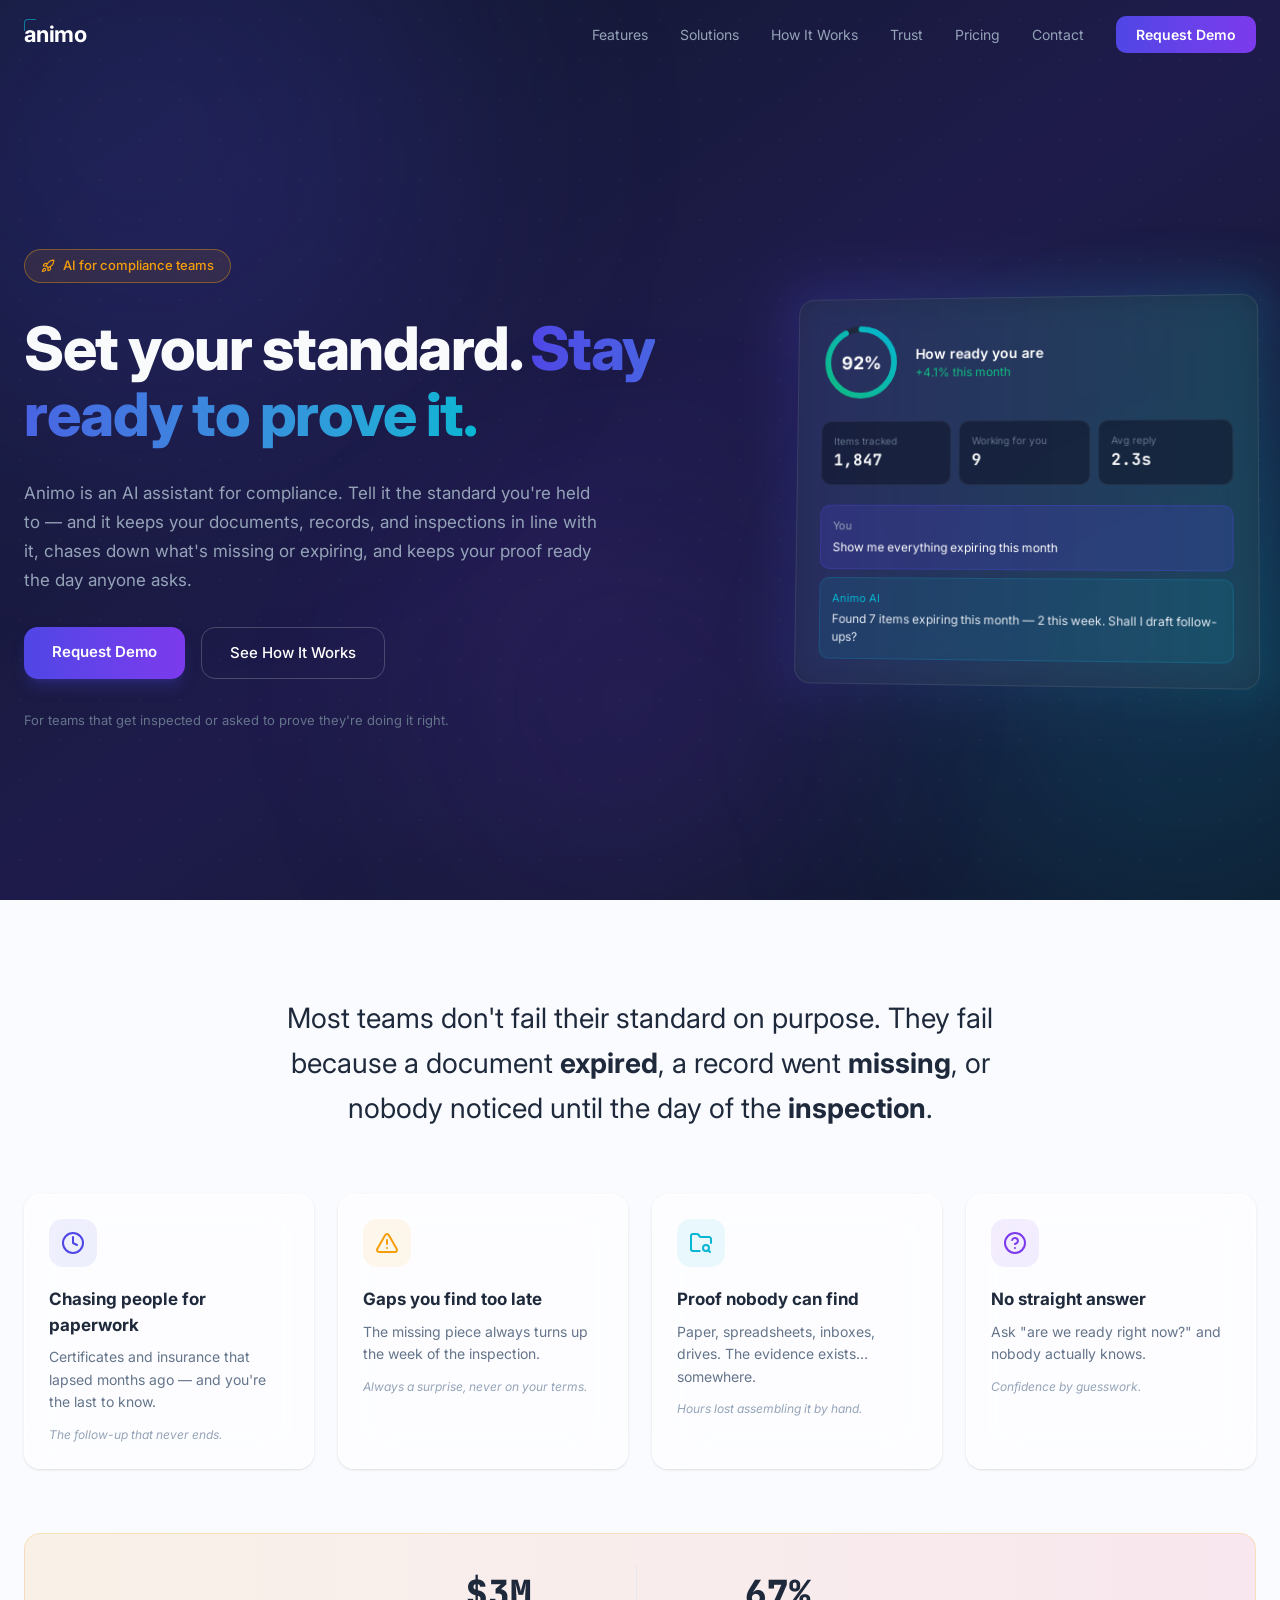
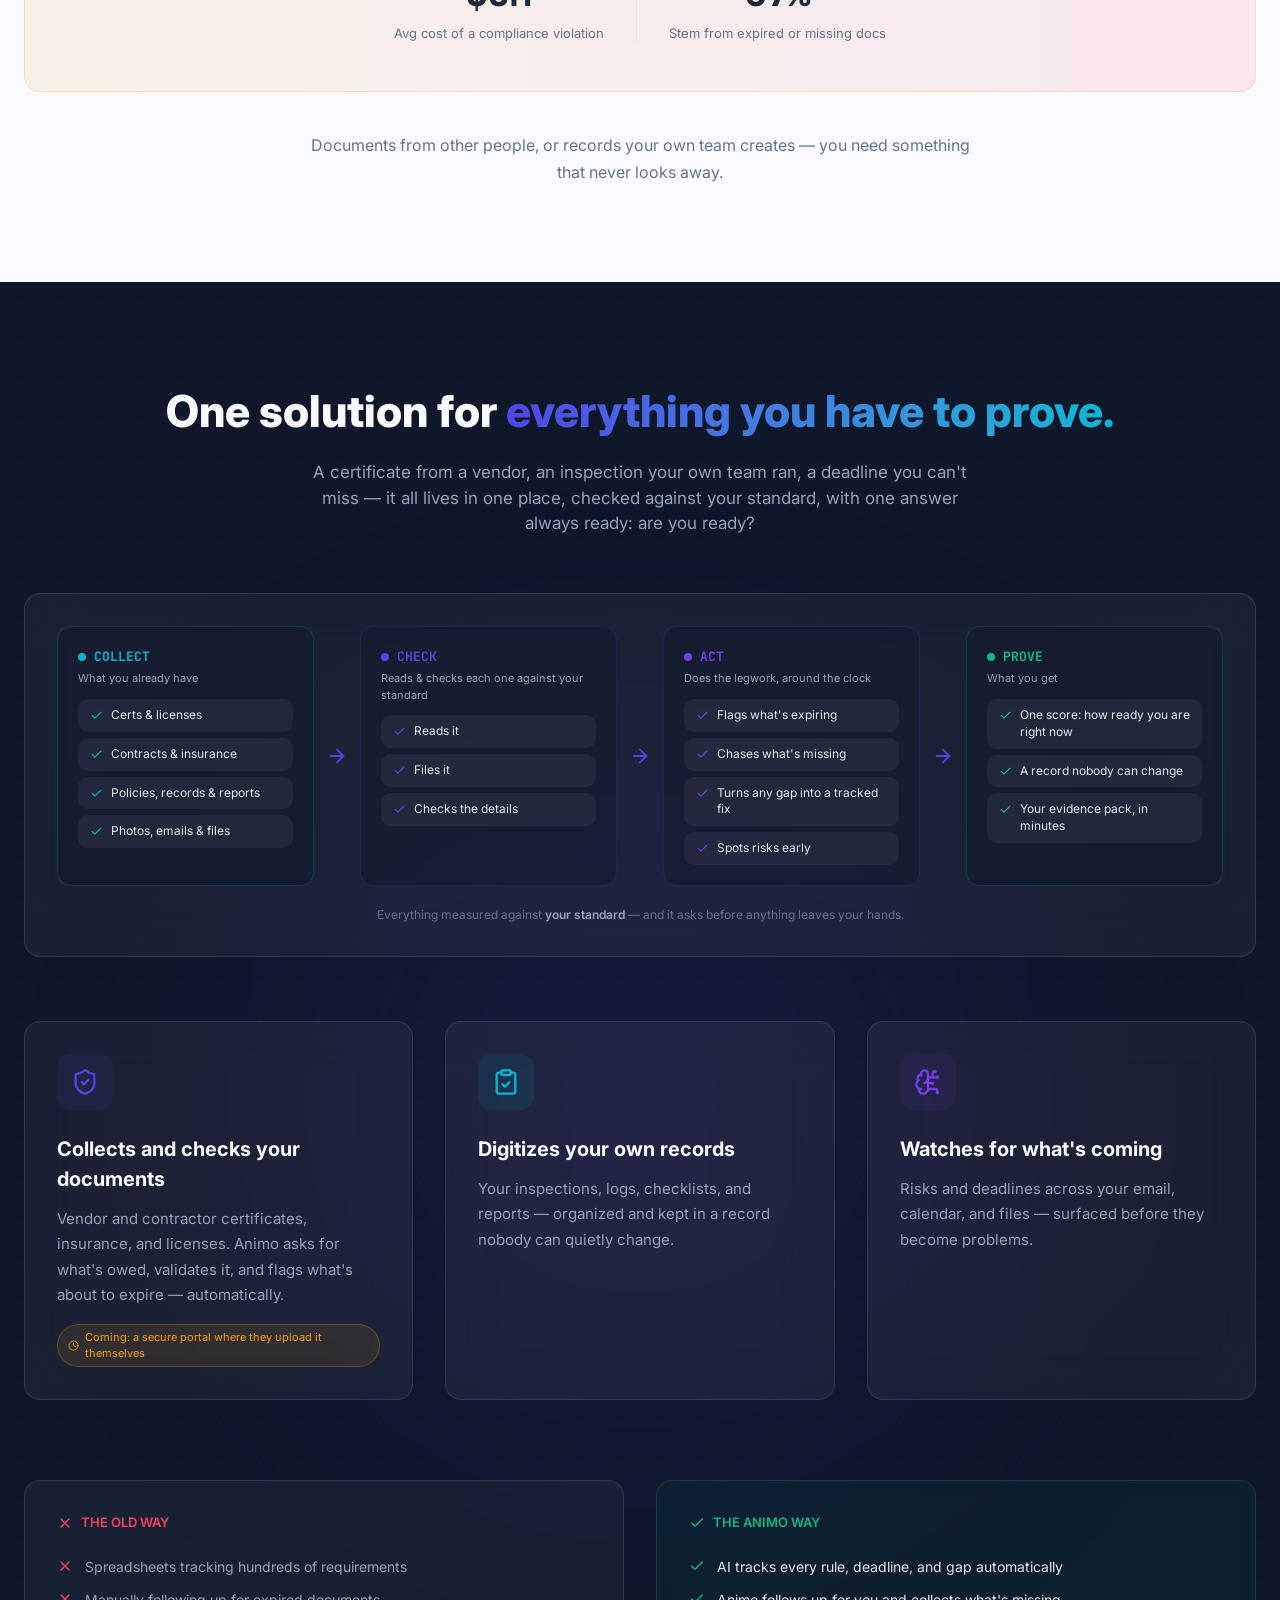
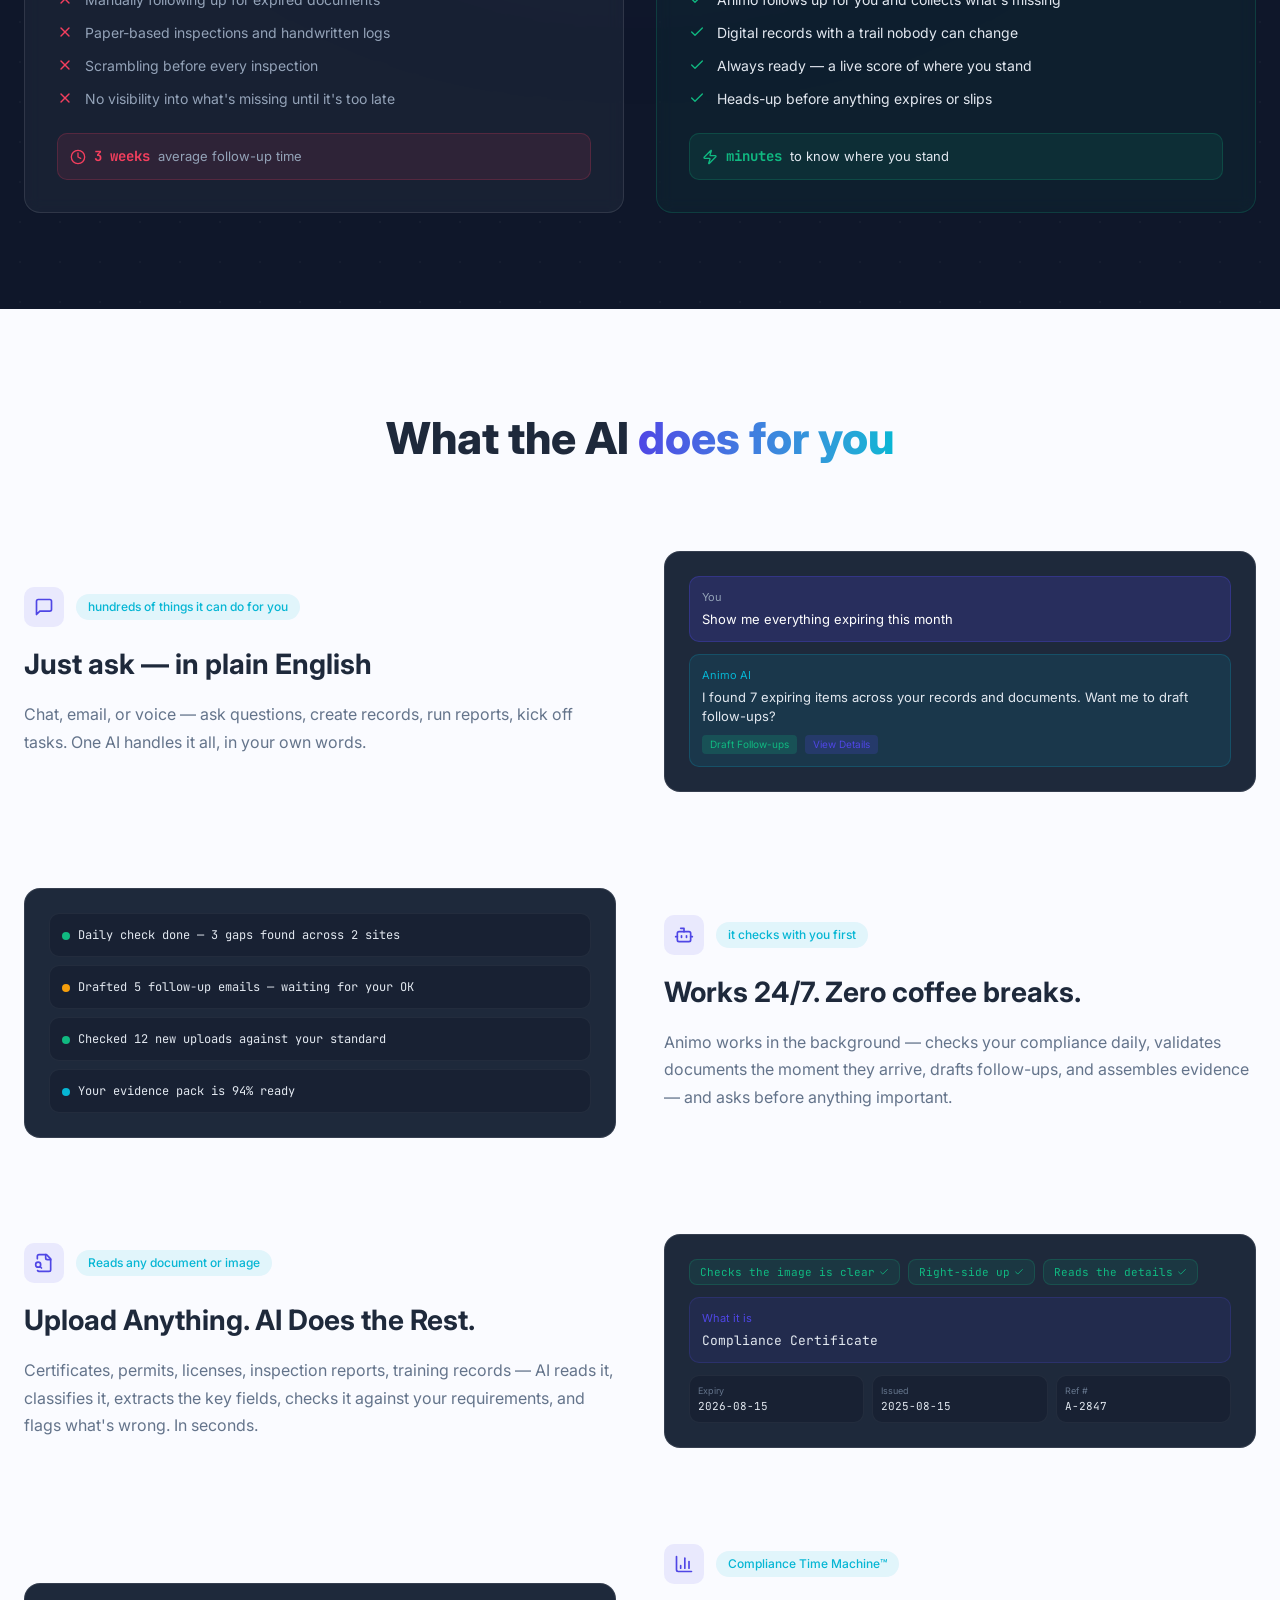
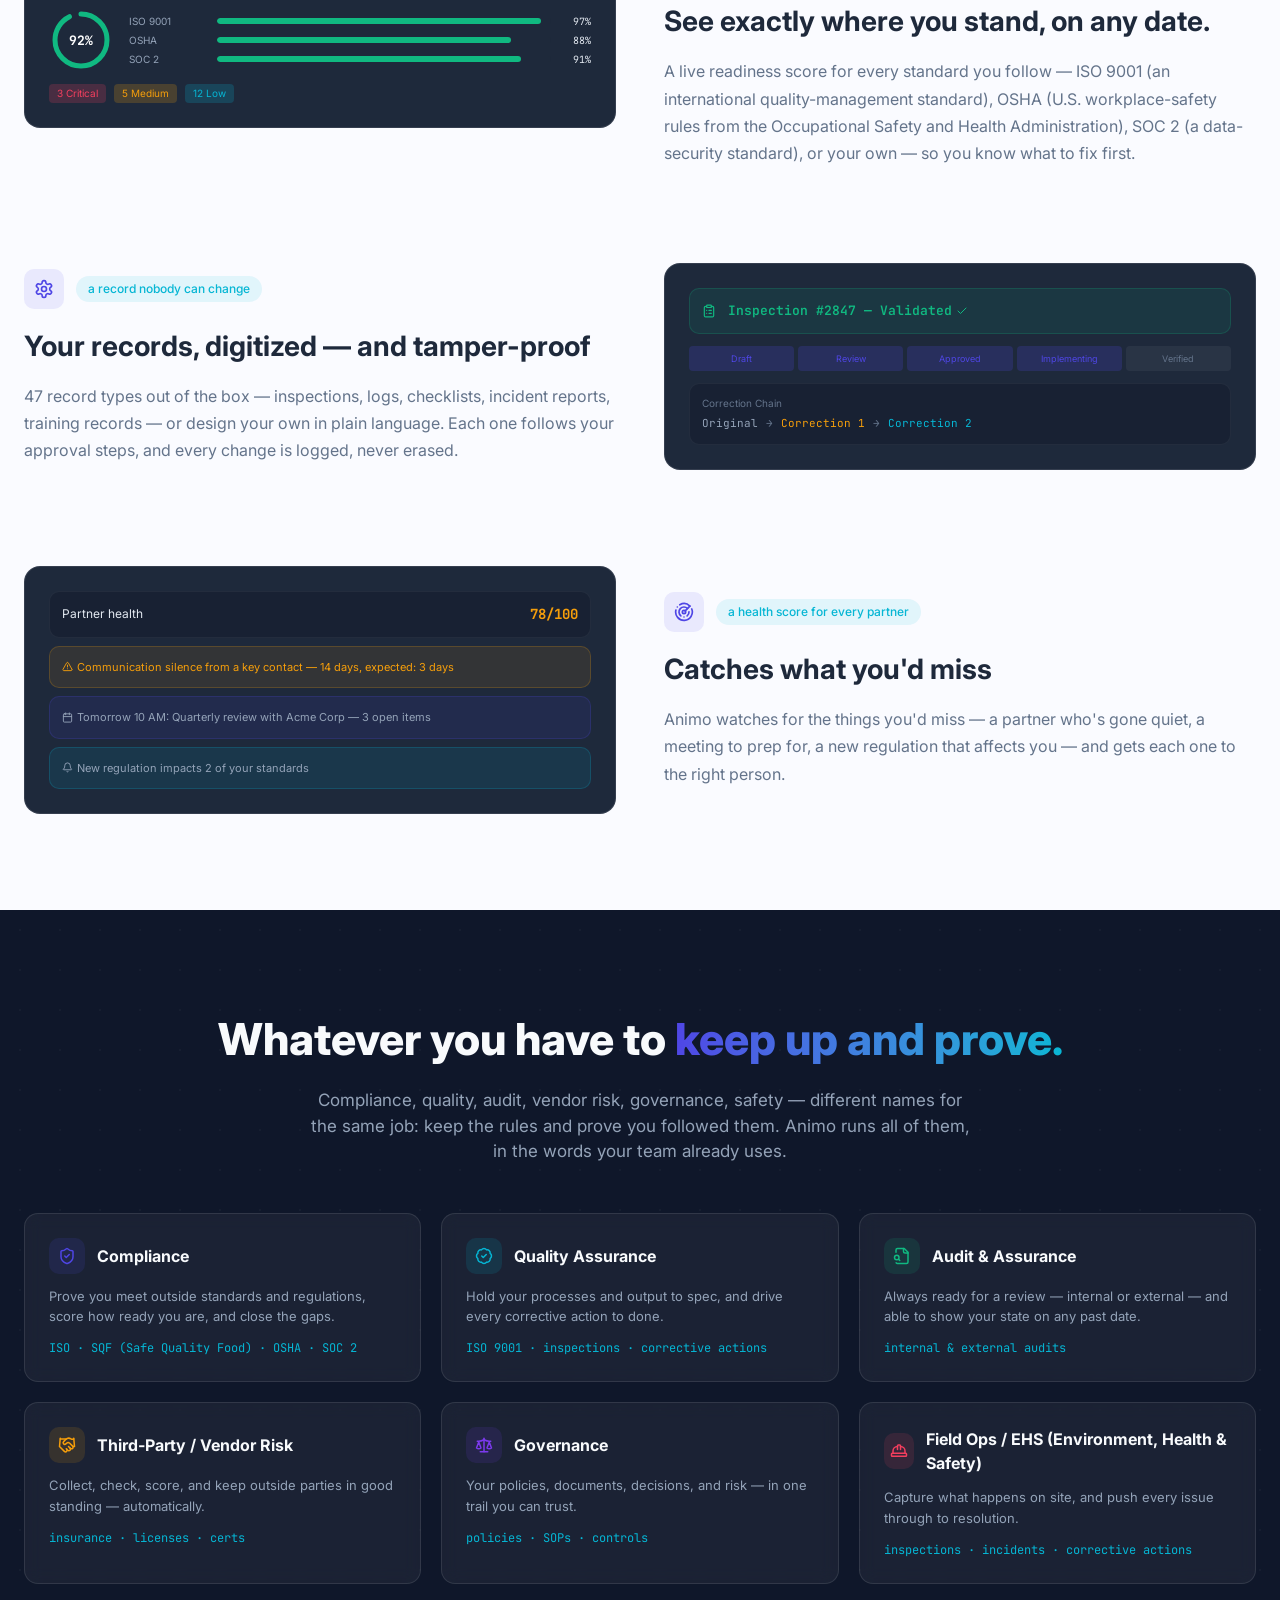
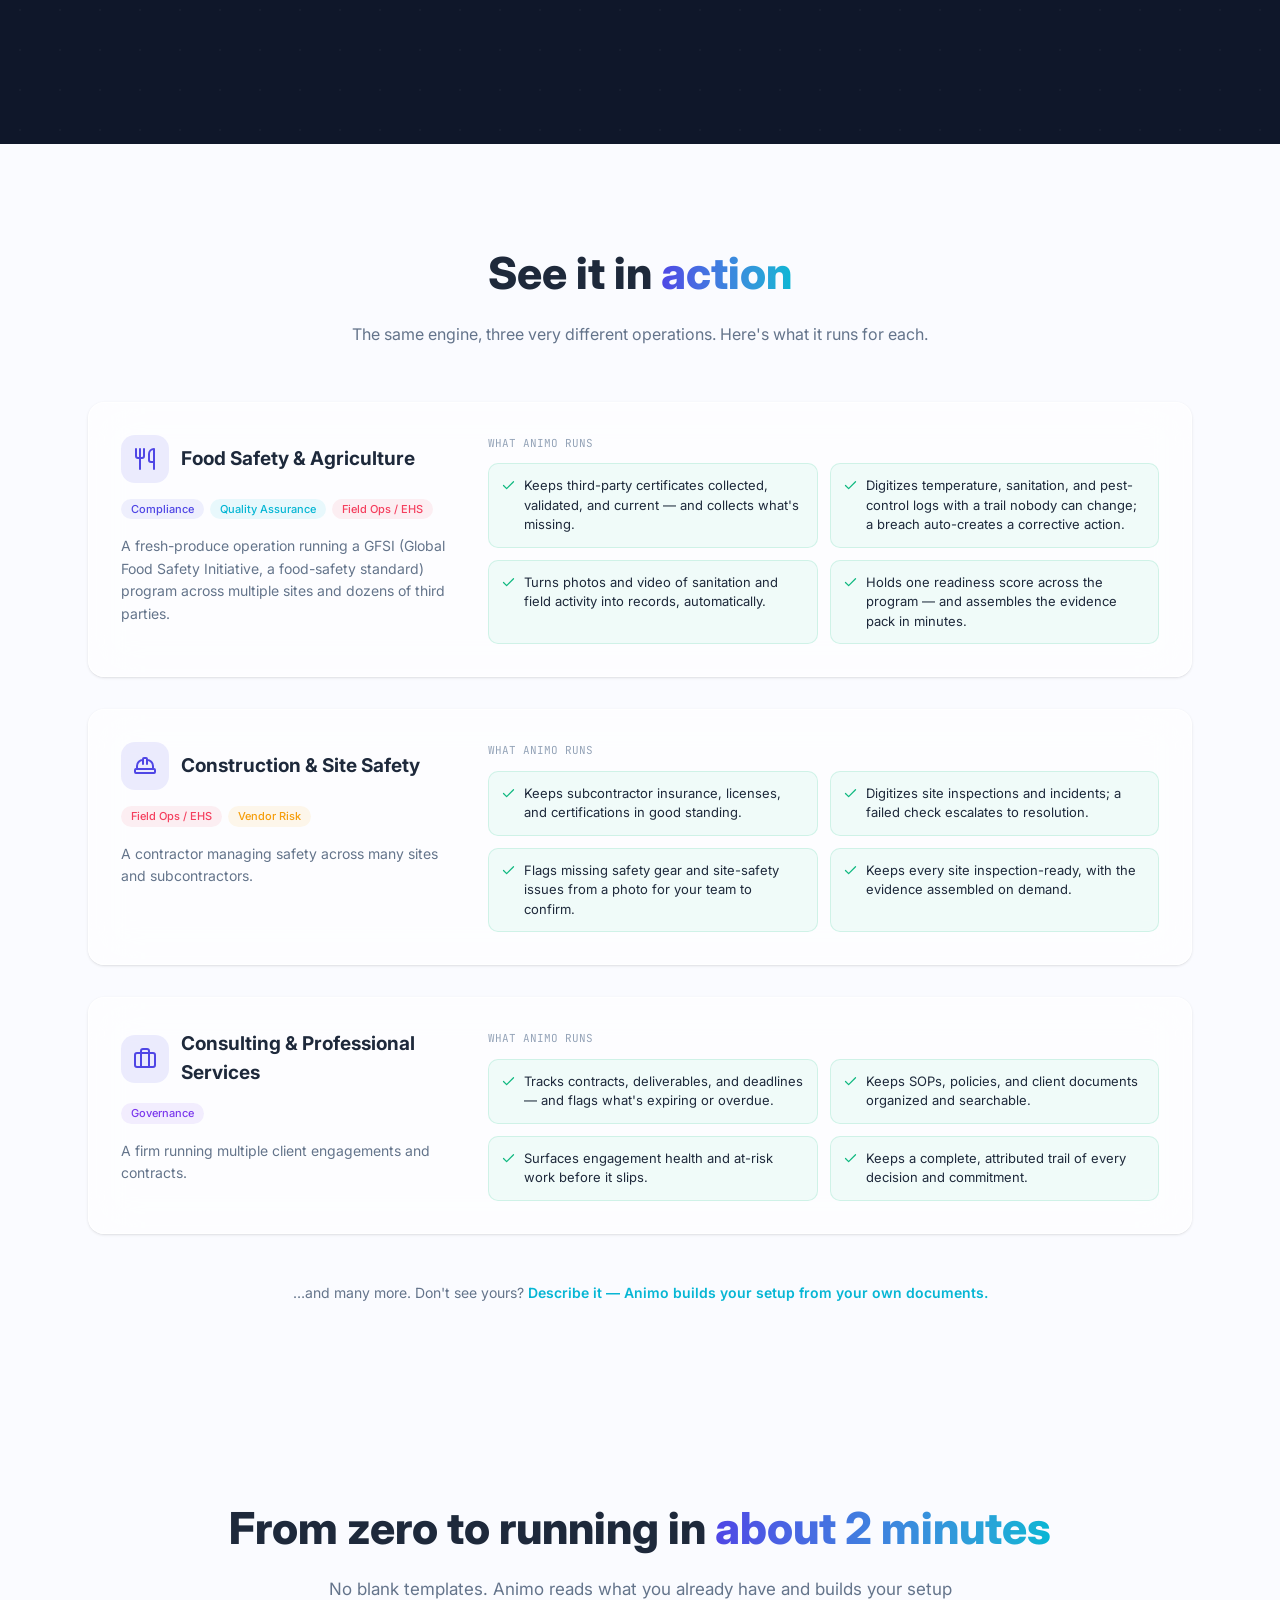
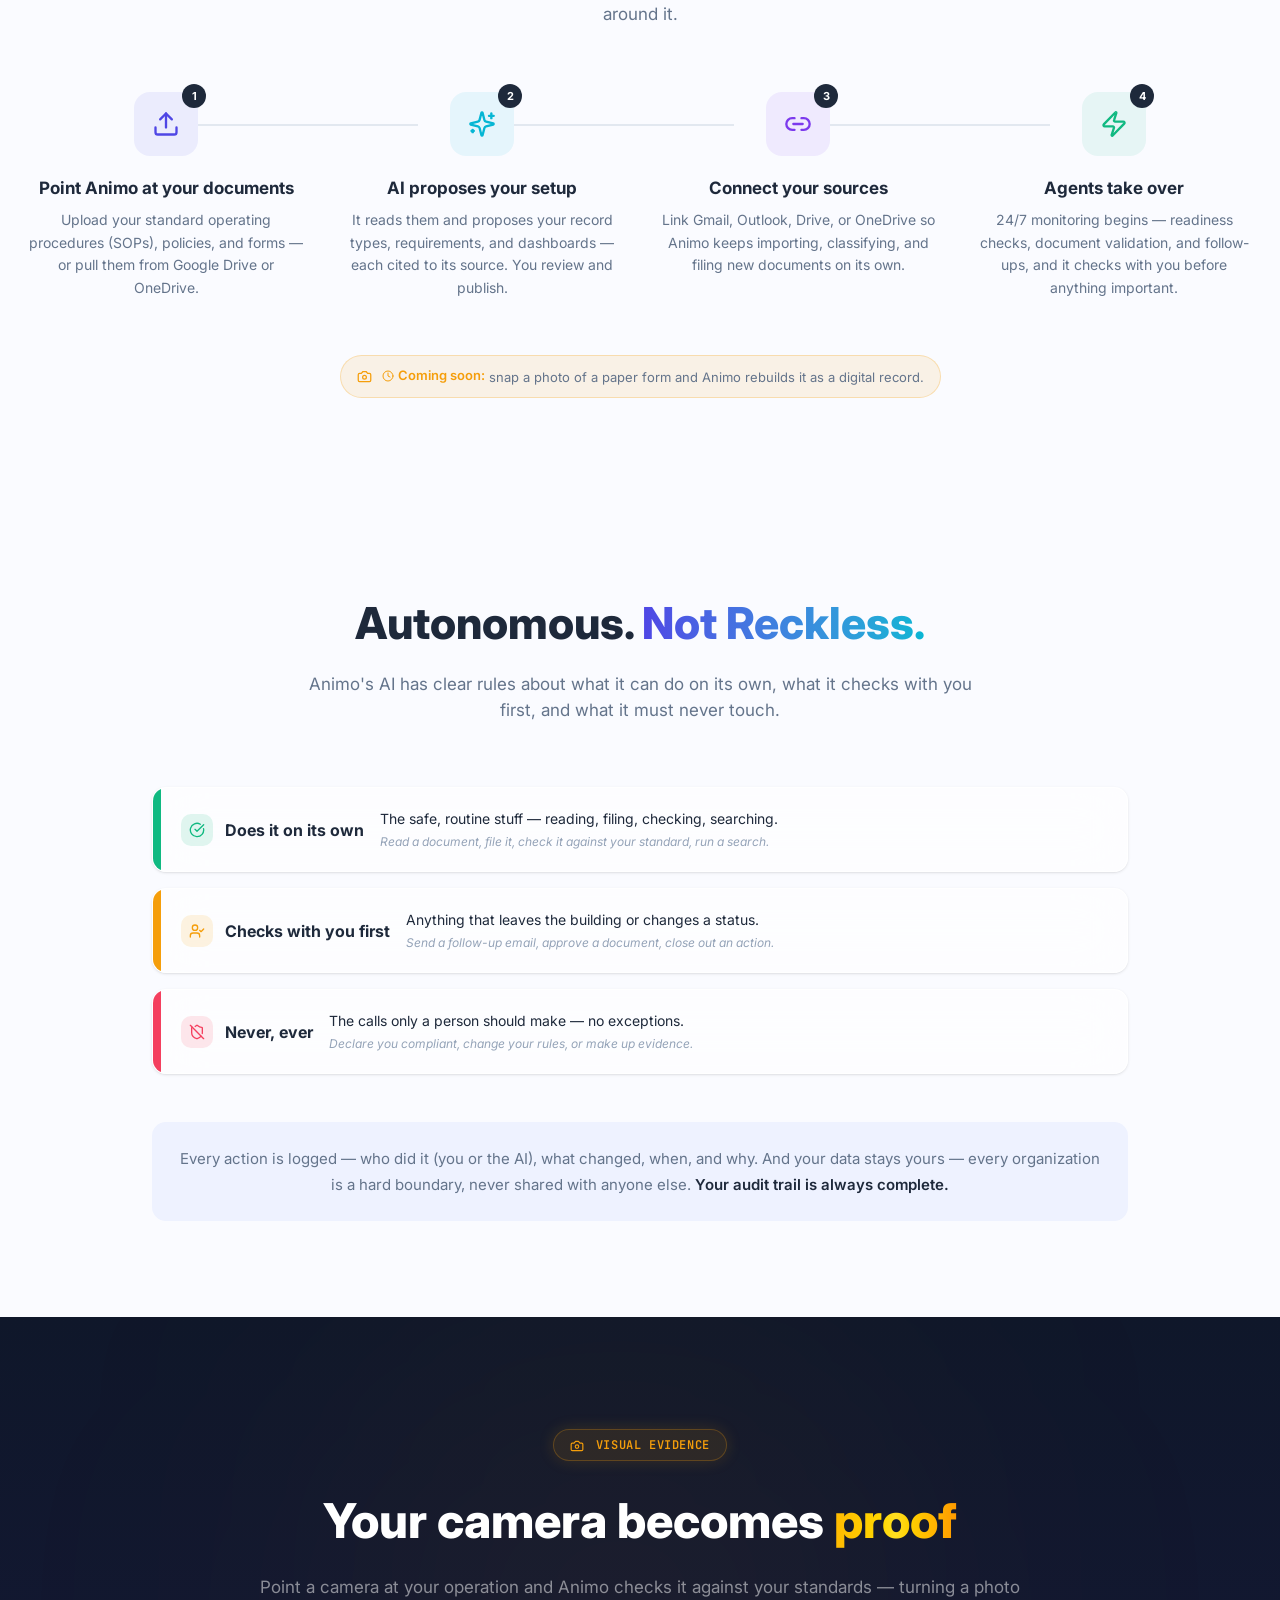
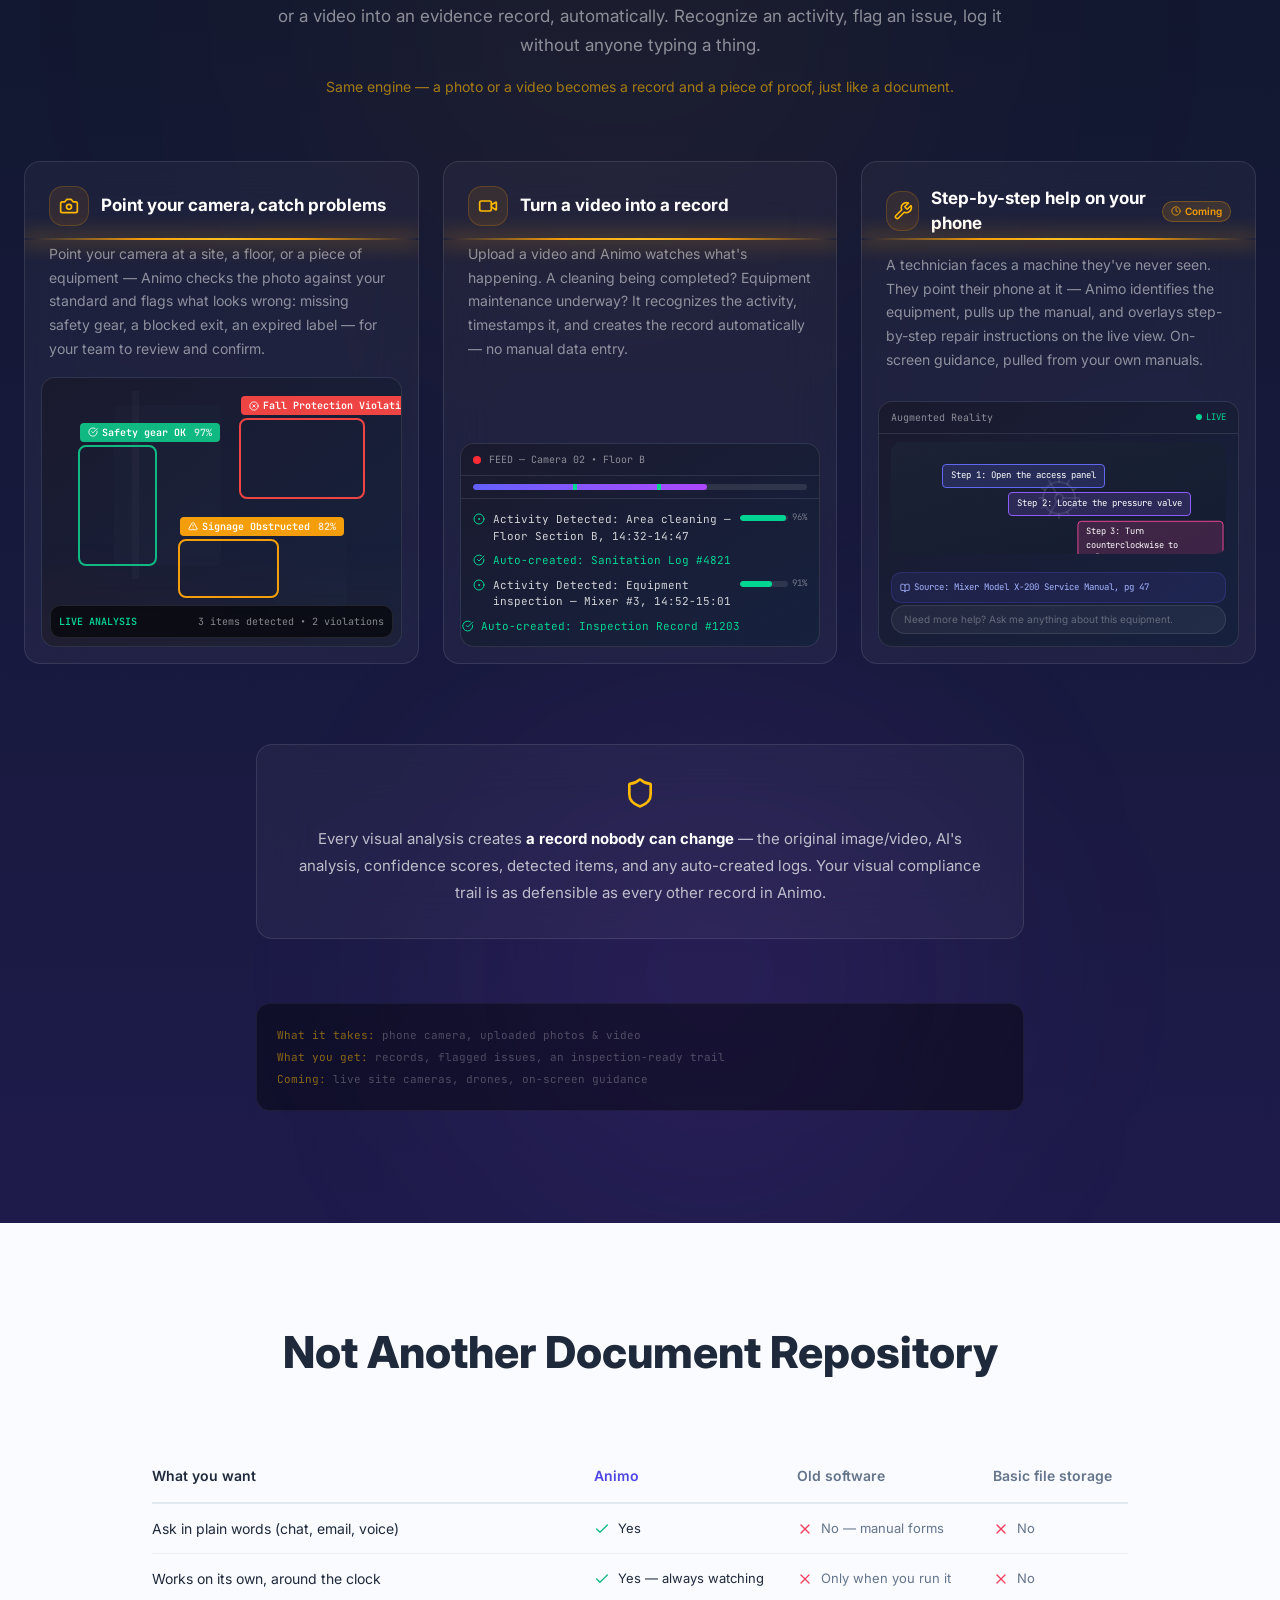
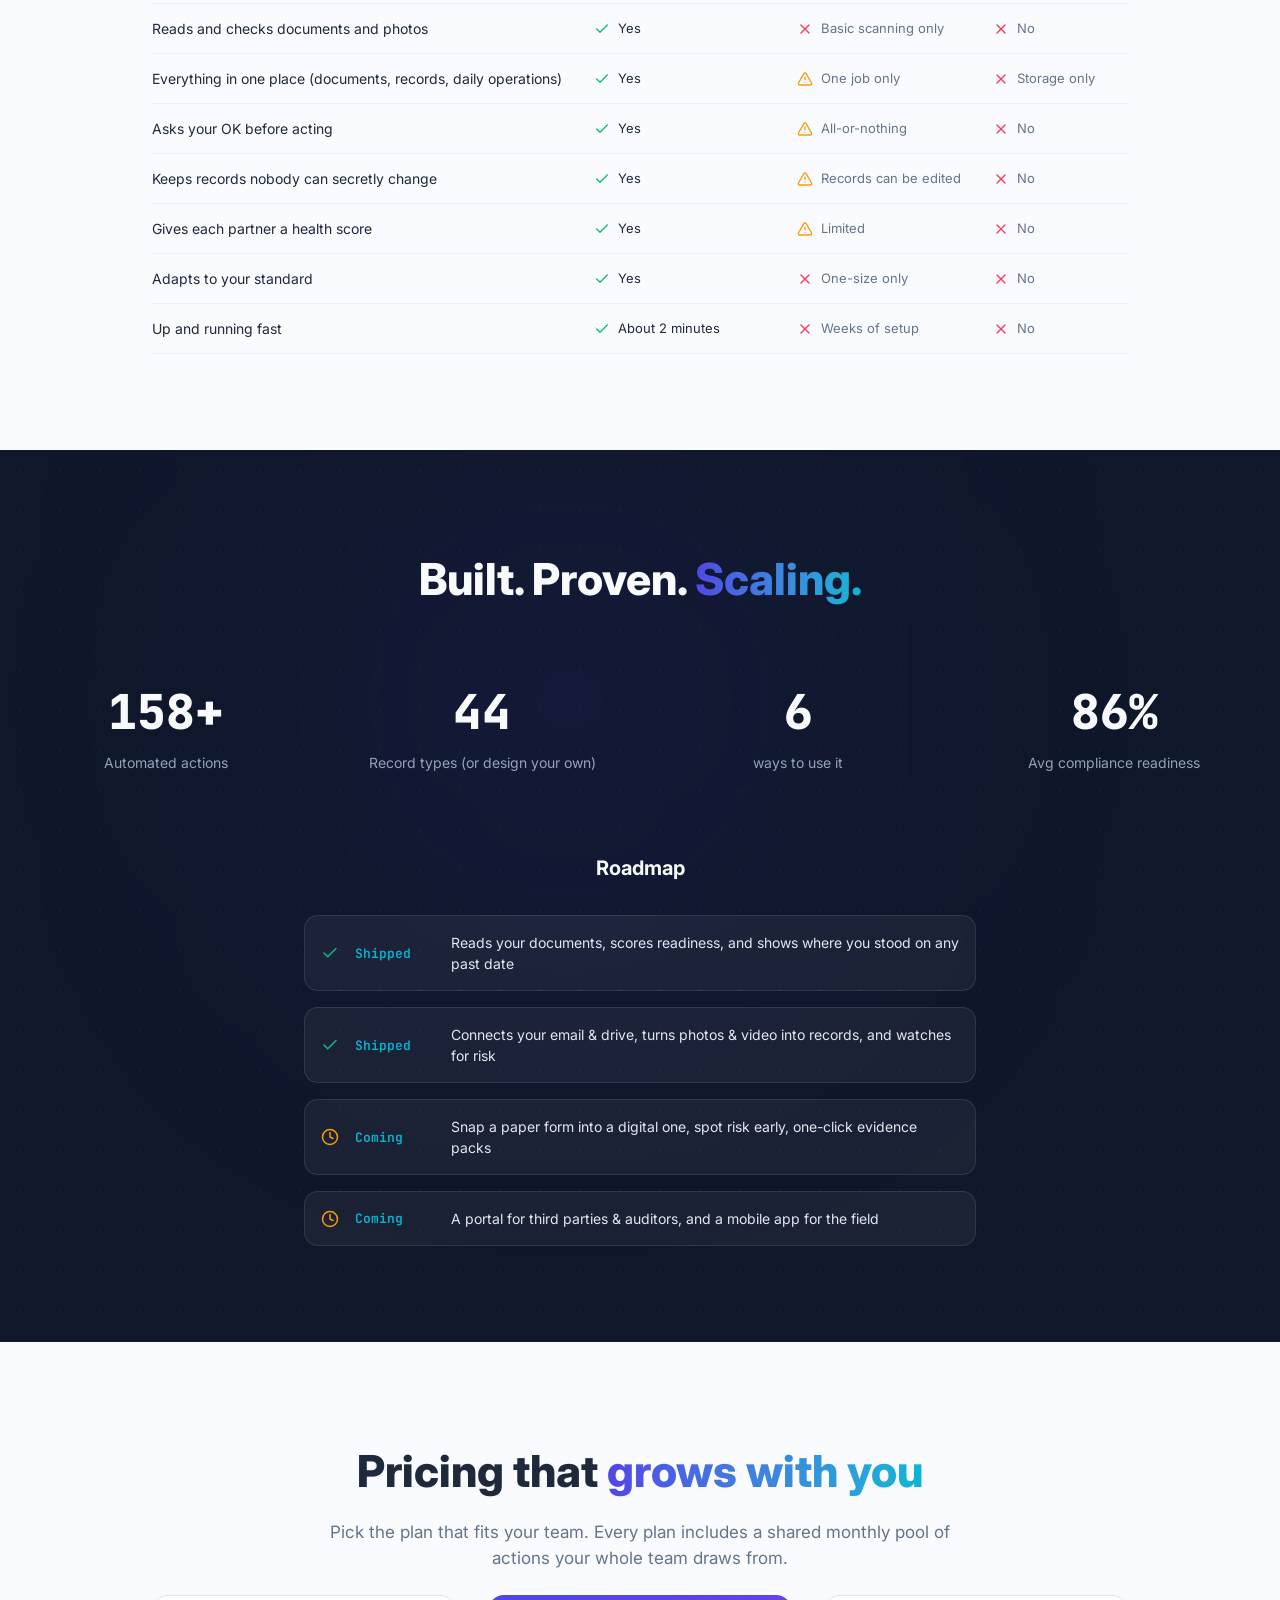
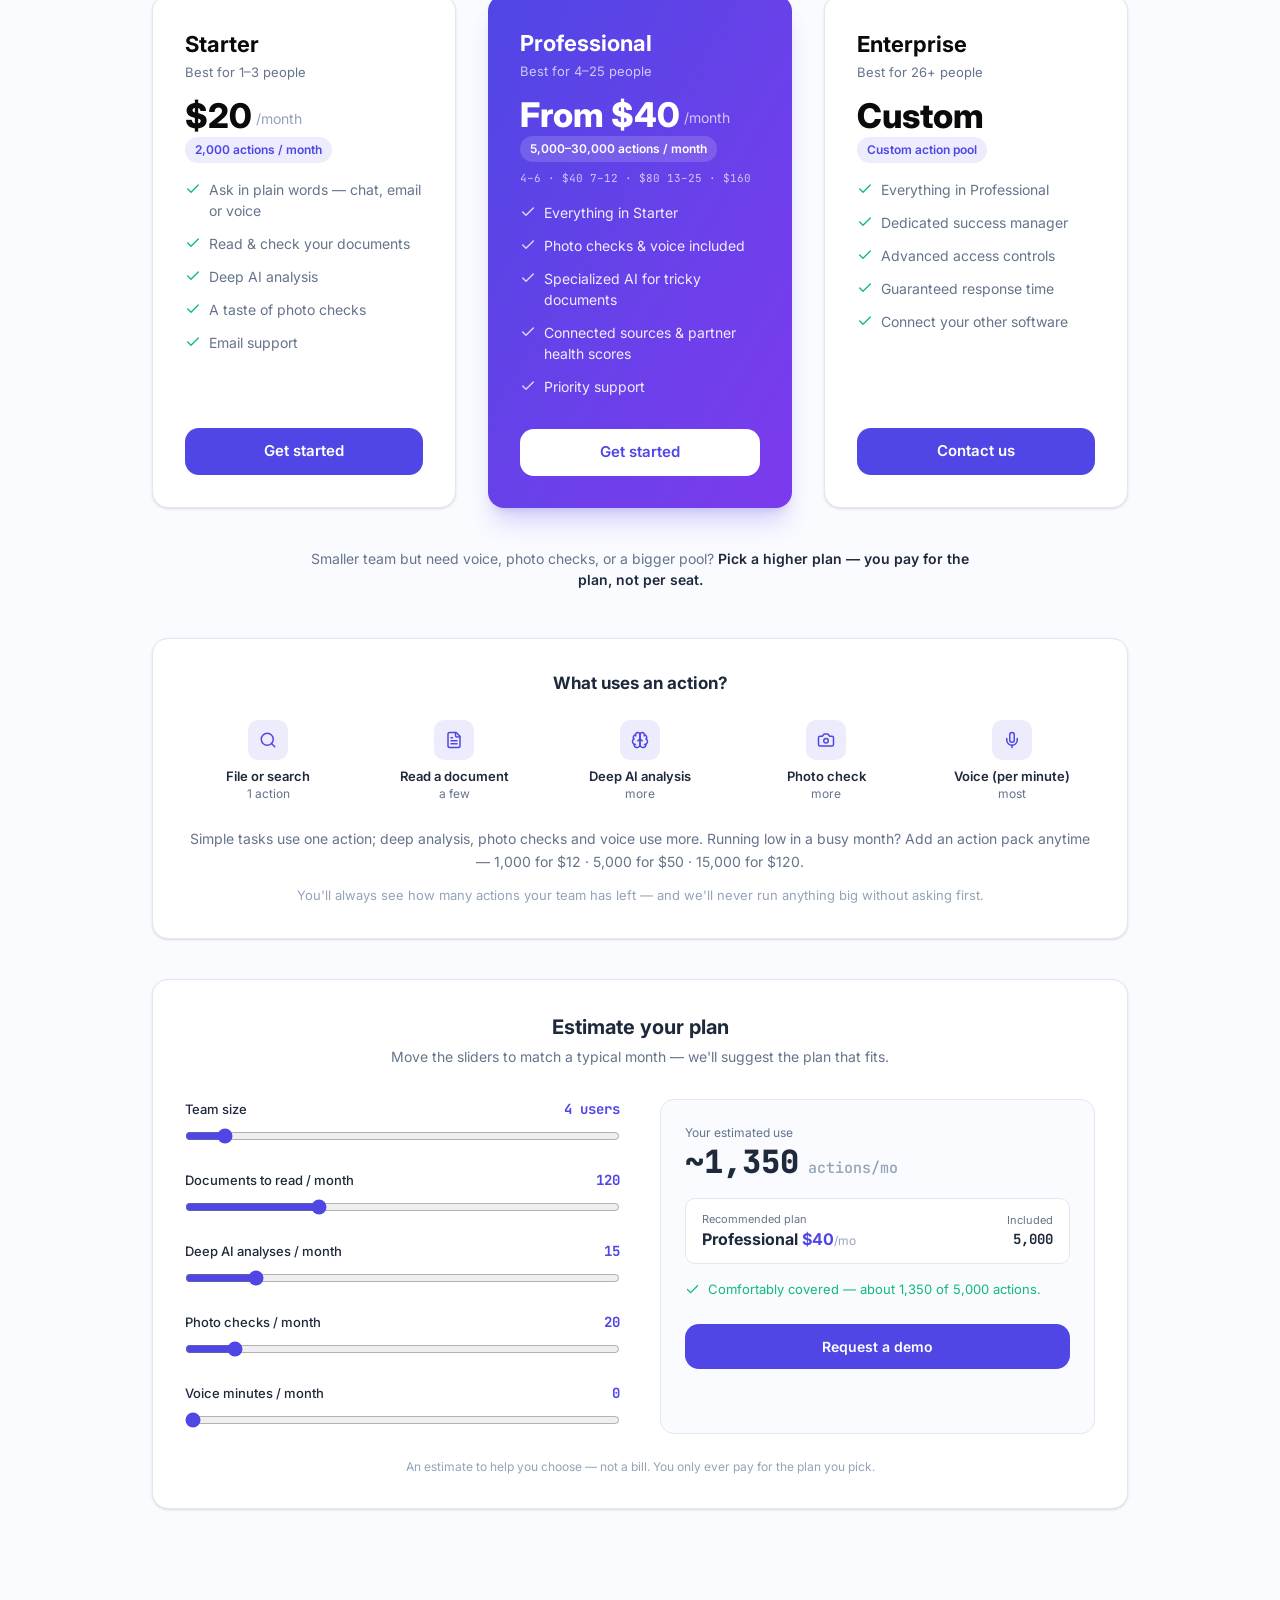
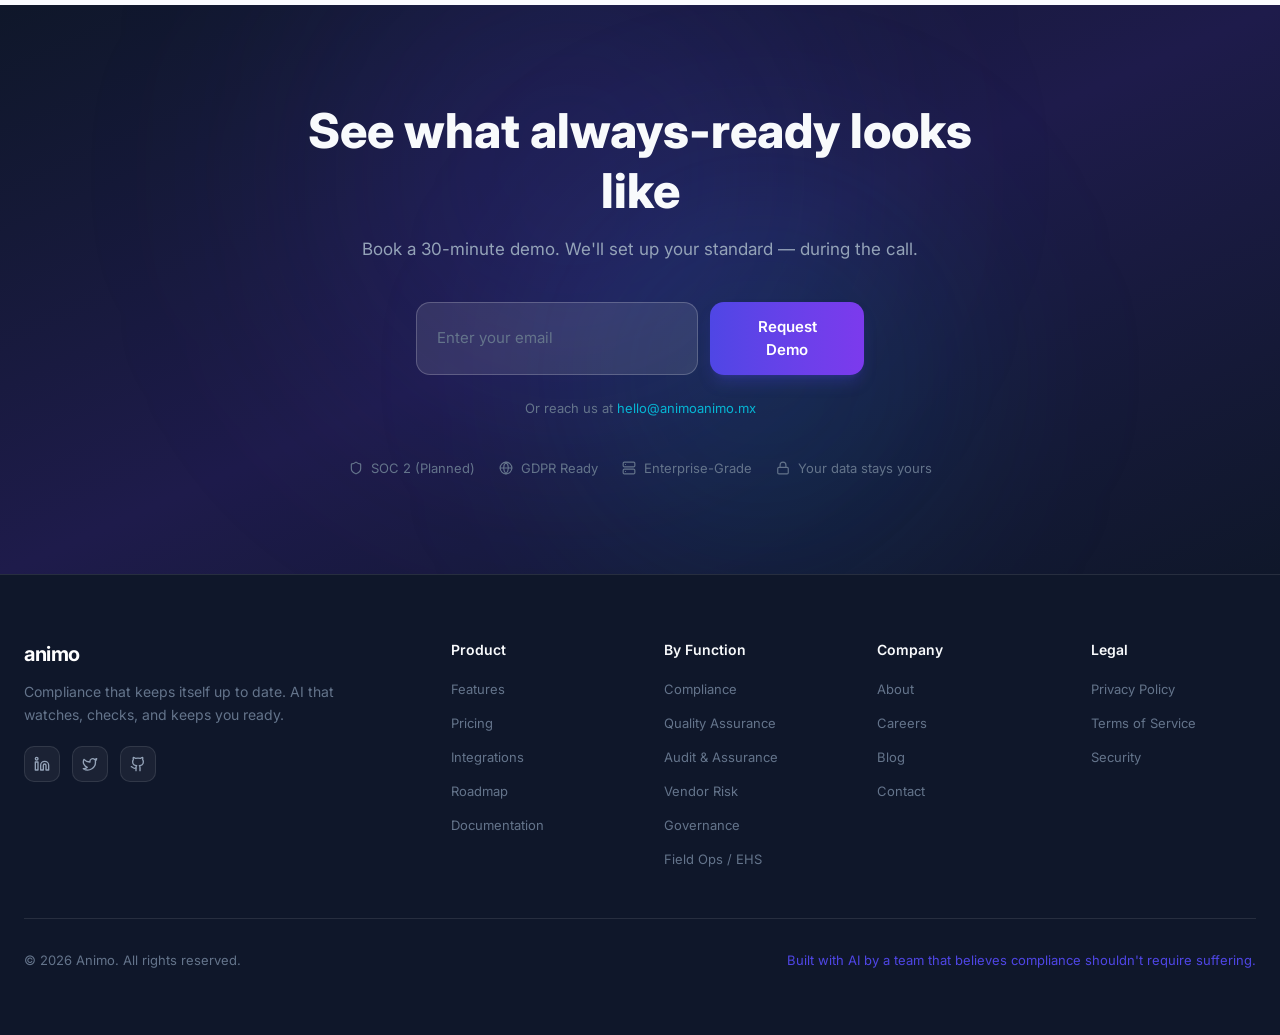
==== commit 24d524fa: "chg: update landing" ====
--- a/ai/index.html
+++ b/ai/index.html
@@ -16,8 +16,8 @@
       height: 100%;
     }
   </style>
-  <script type="module" crossorigin src="/assets/index-C98a2bH-.js"></script>
-  <link rel="stylesheet" crossorigin href="/assets/index-B7B8WUil.css">
+  <script type="module" crossorigin src="/assets/index-XU6do4YP.js"></script>
+  <link rel="stylesheet" crossorigin href="/assets/index-CitXtYLt.css">
 </head>
 
 <body>
--- a/assets/index-CitXtYLt.css
+++ b/assets/index-CitXtYLt.css
@@ -0,0 +1 @@
+@import"https://fonts.googleapis.com/css2?family=Inter:wght@400;500;600;700;800&family=JetBrains+Mono:wght@400;500;600&display=swap";/*! tailwindcss v4.1.12 | MIT License | https://tailwindcss.com */@layer properties{@supports (((-webkit-hyphens:none)) and (not (margin-trim:inline))) or ((-moz-orient:inline) and (not (color:rgb(from red r g b)))){*,:before,:after,::backdrop{--tw-translate-x:0;--tw-translate-y:0;--tw-translate-z:0;--tw-rotate-x:initial;--tw-rotate-y:initial;--tw-rotate-z:initial;--tw-skew-x:initial;--tw-skew-y:initial;--tw-space-y-reverse:0;--tw-space-x-reverse:0;--tw-border-style:solid;--tw-gradient-position:initial;--tw-gradient-from:#0000;--tw-gradient-via:#0000;--tw-gradient-to:#0000;--tw-gradient-stops:initial;--tw-gradient-via-stops:initial;--tw-gradient-from-position:0%;--tw-gradient-via-position:50%;--tw-gradient-to-position:100%;--tw-leading:initial;--tw-font-weight:initial;--tw-tracking:initial;--tw-ordinal:initial;--tw-slashed-zero:initial;--tw-numeric-figure:initial;--tw-numeric-spacing:initial;--tw-numeric-fraction:initial;--tw-shadow:0 0 #0000;--tw-shadow-color:initial;--tw-shadow-alpha:100%;--tw-inset-shadow:0 0 #0000;--tw-inset-shadow-color:initial;--tw-inset-shadow-alpha:100%;--tw-ring-color:initial;--tw-ring-shadow:0 0 #0000;--tw-inset-ring-color:initial;--tw-inset-ring-shadow:0 0 #0000;--tw-ring-inset:initial;--tw-ring-offset-width:0px;--tw-ring-offset-color:#fff;--tw-ring-offset-shadow:0 0 #0000;--tw-outline-style:solid;--tw-blur:initial;--tw-brightness:initial;--tw-contrast:initial;--tw-grayscale:initial;--tw-hue-rotate:initial;--tw-invert:initial;--tw-opacity:initial;--tw-saturate:initial;--tw-sepia:initial;--tw-drop-shadow:initial;--tw-drop-shadow-color:initial;--tw-drop-shadow-alpha:100%;--tw-drop-shadow-size:initial;--tw-backdrop-blur:initial;--tw-backdrop-brightness:initial;--tw-backdrop-contrast:initial;--tw-backdrop-grayscale:initial;--tw-backdrop-hue-rotate:initial;--tw-backdrop-invert:initial;--tw-backdrop-opacity:initial;--tw-backdrop-saturate:initial;--tw-backdrop-sepia:initial;--tw-duration:initial;--tw-ease:initial;--tw-content:"";--tw-animation-delay:0s;--tw-animation-direction:normal;--tw-animation-duration:initial;--tw-animation-fill-mode:none;--tw-animation-iteration-count:1;--tw-enter-blur:0;--tw-enter-opacity:1;--tw-enter-rotate:0;--tw-enter-scale:1;--tw-enter-translate-x:0;--tw-enter-translate-y:0;--tw-exit-blur:0;--tw-exit-opacity:1;--tw-exit-rotate:0;--tw-exit-scale:1;--tw-exit-translate-x:0;--tw-exit-translate-y:0}}}@layer theme{:root,:host{--font-sans:ui-sans-serif,system-ui,sans-serif,"Apple Color Emoji","Segoe UI Emoji","Segoe UI Symbol","Noto Color Emoji";--font-mono:ui-monospace,SFMono-Regular,Menlo,Monaco,Consolas,"Liberation Mono","Courier New",monospace;--color-red-500:oklch(63.7% .237 25.331);--color-amber-400:oklch(82.8% .189 84.429);--color-amber-500:oklch(76.9% .188 70.08);--color-amber-900:oklch(41.4% .112 45.904);--color-yellow-300:oklch(90.5% .182 98.111);--color-emerald-400:oklch(76.5% .177 163.223);--color-indigo-300:oklch(78.5% .115 274.713);--color-indigo-500:oklch(58.5% .233 277.117);--color-purple-500:oklch(62.7% .265 303.9);--color-gray-100:oklch(96.7% .003 264.542);--color-gray-500:oklch(55.1% .027 264.364);--color-gray-600:oklch(44.6% .03 256.802);--color-gray-700:oklch(37.3% .034 259.733);--color-gray-800:oklch(27.8% .033 256.848);--color-gray-900:oklch(21% .034 264.665);--color-black:#000;--color-white:#fff;--spacing:.25rem;--container-xs:20rem;--container-sm:24rem;--container-md:28rem;--container-lg:32rem;--container-xl:36rem;--container-2xl:42rem;--container-3xl:48rem;--container-4xl:56rem;--container-5xl:64rem;--container-6xl:72rem;--container-7xl:80rem;--text-xs:.75rem;--text-xs--line-height:calc(1/.75);--text-sm:.875rem;--text-sm--line-height:calc(1.25/.875);--text-base:1rem;--text-base--line-height: 1.5 ;--text-lg:1.125rem;--text-lg--line-height:calc(1.75/1.125);--text-xl:1.25rem;--text-2xl:1.5rem;--font-weight-normal:400;--font-weight-medium:500;--font-weight-semibold:600;--tracking-tight:-.025em;--tracking-wider:.05em;--tracking-widest:.1em;--leading-tight:1.25;--leading-relaxed:1.625;--radius-xs:.125rem;--radius-2xl:1rem;--radius-3xl:1.5rem;--ease-in-out:cubic-bezier(.4,0,.2,1);--animate-pulse:pulse 2s cubic-bezier(.4,0,.6,1)infinite;--blur-sm:8px;--blur-xl:24px;--aspect-video:16/9;--default-transition-duration:.15s;--default-transition-timing-function:cubic-bezier(.4,0,.2,1);--default-font-family:var(--font-sans);--default-mono-font-family:var(--font-mono);--color-border:var(--border)}}@layer base{*,:after,:before,::backdrop{box-sizing:border-box;border:0 solid;margin:0;padding:0}::file-selector-button{box-sizing:border-box;border:0 solid;margin:0;padding:0}html,:host{-webkit-text-size-adjust:100%;-moz-tab-size:4;tab-size:4;line-height:1.5;font-family:var(--default-font-family,ui-sans-serif,system-ui,sans-serif,"Apple Color Emoji","Segoe UI Emoji","Segoe UI Symbol","Noto Color Emoji");font-feature-settings:var(--default-font-feature-settings,normal);font-variation-settings:var(--default-font-variation-settings,normal);-webkit-tap-highlight-color:transparent}hr{height:0;color:inherit;border-top-width:1px}abbr:where([title]){-webkit-text-decoration:underline dotted;text-decoration:underline dotted}h1,h2,h3,h4,h5,h6{font-size:inherit;font-weight:inherit}a{color:inherit;-webkit-text-decoration:inherit;text-decoration:inherit}b,strong{font-weight:bolder}code,kbd,samp,pre{font-family:var(--default-mono-font-family,ui-monospace,SFMono-Regular,Menlo,Monaco,Consolas,"Liberation Mono","Courier New",monospace);font-feature-settings:var(--default-mono-font-feature-settings,normal);font-variation-settings:var(--default-mono-font-variation-settings,normal);font-size:1em}small{font-size:80%}sub,sup{vertical-align:baseline;font-size:75%;line-height:0;position:relative}sub{bottom:-.25em}sup{top:-.5em}table{text-indent:0;border-color:inherit;border-collapse:collapse}:-moz-focusring{outline:auto}progress{vertical-align:baseline}summary{display:list-item}ol,ul,menu{list-style:none}img,svg,video,canvas,audio,iframe,embed,object{vertical-align:middle;display:block}img,video{max-width:100%;height:auto}button,input,select,optgroup,textarea{font:inherit;font-feature-settings:inherit;font-variation-settings:inherit;letter-spacing:inherit;color:inherit;opacity:1;background-color:#0000;border-radius:0}::file-selector-button{font:inherit;font-feature-settings:inherit;font-variation-settings:inherit;letter-spacing:inherit;color:inherit;opacity:1;background-color:#0000;border-radius:0}:where(select:is([multiple],[size])) optgroup{font-weight:bolder}:where(select:is([multiple],[size])) optgroup option{padding-inline-start:20px}::file-selector-button{margin-inline-end:4px}::placeholder{opacity:1}@supports (not ((-webkit-appearance:-apple-pay-button))) or (contain-intrinsic-size:1px){::placeholder{color:currentColor}@supports (color:color-mix(in lab,red,red)){::placeholder{color:color-mix(in oklab,currentcolor 50%,transparent)}}}textarea{resize:vertical}::-webkit-search-decoration{-webkit-appearance:none}::-webkit-date-and-time-value{min-height:1lh;text-align:inherit}::-webkit-datetime-edit{display:inline-flex}::-webkit-datetime-edit-fields-wrapper{padding:0}::-webkit-datetime-edit{padding-block:0}::-webkit-datetime-edit-year-field{padding-block:0}::-webkit-datetime-edit-month-field{padding-block:0}::-webkit-datetime-edit-day-field{padding-block:0}::-webkit-datetime-edit-hour-field{padding-block:0}::-webkit-datetime-edit-minute-field{padding-block:0}::-webkit-datetime-edit-second-field{padding-block:0}::-webkit-datetime-edit-millisecond-field{padding-block:0}::-webkit-datetime-edit-meridiem-field{padding-block:0}::-webkit-calendar-picker-indicator{line-height:1}:-moz-ui-invalid{box-shadow:none}button,input:where([type=button],[type=reset],[type=submit]){-webkit-appearance:button;-moz-appearance:button;appearance:button}::file-selector-button{-webkit-appearance:button;-moz-appearance:button;appearance:button}::-webkit-inner-spin-button{height:auto}::-webkit-outer-spin-button{height:auto}[hidden]:where(:not([hidden=until-found])){display:none!important}*{border-color:var(--border);outline-color:var(--ring)}@supports (color:color-mix(in lab,red,red)){*{outline-color:color-mix(in oklab,var(--ring)50%,transparent)}}body{background-color:var(--background);color:var(--foreground)}html{font-size:var(--font-size)}h1{font-size:var(--text-2xl);font-weight:var(--font-weight-medium);line-height:1.5}h2{font-size:var(--text-xl);font-weight:var(--font-weight-medium);line-height:1.5}h3{font-size:var(--text-lg);font-weight:var(--font-weight-medium);line-height:1.5}h4,label,button{font-size:var(--text-base);font-weight:var(--font-weight-medium);line-height:1.5}input{font-size:var(--text-base);font-weight:var(--font-weight-normal);line-height:1.5}}@layer components;@layer utilities{.\@container\/card-header{container:card-header/inline-size}.pointer-events-none{pointer-events:none}.invisible{visibility:hidden}.sr-only{clip:rect(0,0,0,0);white-space:nowrap;border-width:0;width:1px;height:1px;margin:-1px;padding:0;position:absolute;overflow:hidden}.absolute{position:absolute}.fixed{position:fixed}.relative{position:relative}.static{position:static}.-inset-4{inset:calc(var(--spacing)*-4)}.inset-0{inset:calc(var(--spacing)*0)}.inset-x-0{inset-inline:calc(var(--spacing)*0)}.inset-y-0{inset-block:calc(var(--spacing)*0)}.-top-0\.5{top:calc(var(--spacing)*-.5)}.-top-2{top:calc(var(--spacing)*-2)}.-top-6{top:calc(var(--spacing)*-6)}.-top-12{top:calc(var(--spacing)*-12)}.-top-20{top:calc(var(--spacing)*-20)}.-top-40{top:calc(var(--spacing)*-40)}.top-0{top:calc(var(--spacing)*0)}.top-1\.5{top:calc(var(--spacing)*1.5)}.top-1\/2{top:50%}.top-3{top:calc(var(--spacing)*3)}.top-3\.5{top:calc(var(--spacing)*3.5)}.top-4{top:calc(var(--spacing)*4)}.top-8{top:calc(var(--spacing)*8)}.top-\[-2px\]{top:-2px}.top-\[1px\]{top:1px}.top-\[5\%\]{top:5%}.top-\[10\%\]{top:10%}.top-\[50\%\]{top:50%}.top-\[60\%\]{top:60%}.top-full{top:100%}.-right-2{right:calc(var(--spacing)*-2)}.-right-12{right:calc(var(--spacing)*-12)}.-right-40{right:calc(var(--spacing)*-40)}.right-0{right:calc(var(--spacing)*0)}.right-1{right:calc(var(--spacing)*1)}.right-1\/4{right:25%}.right-2{right:calc(var(--spacing)*2)}.right-3{right:calc(var(--spacing)*3)}.right-4{right:calc(var(--spacing)*4)}.right-\[15\%\]{right:15%}.-bottom-12{bottom:calc(var(--spacing)*-12)}.bottom-0{bottom:calc(var(--spacing)*0)}.bottom-2{bottom:calc(var(--spacing)*2)}.bottom-\[10\%\]{bottom:10%}.-left-12{left:calc(var(--spacing)*-12)}.-left-40{left:calc(var(--spacing)*-40)}.left-0{left:calc(var(--spacing)*0)}.left-1{left:calc(var(--spacing)*1)}.left-1\/2{left:50%}.left-1\/3{left:33.3333%}.left-1\/4{left:25%}.left-2{left:calc(var(--spacing)*2)}.left-\[20\%\]{left:20%}.left-\[25\%\]{left:25%}.left-\[30\%\]{left:30%}.left-\[50\%\]{left:50%}.left-\[55\%\]{left:55%}.left-\[calc\(50\%\+32px\)\]{left:calc(50% + 32px)}.isolate{isolation:isolate}.-z-10{z-index:-10}.z-10{z-index:10}.z-20{z-index:20}.z-50{z-index:50}.z-\[1\]{z-index:1}.col-start-2{grid-column-start:2}.row-span-2{grid-row:span 2/span 2}.row-start-1{grid-row-start:1}.-mx-1{margin-inline:calc(var(--spacing)*-1)}.mx-2{margin-inline:calc(var(--spacing)*2)}.mx-3{margin-inline:calc(var(--spacing)*3)}.mx-3\.5{margin-inline:calc(var(--spacing)*3.5)}.mx-auto{margin-inline:auto}.my-0\.5{margin-block:calc(var(--spacing)*.5)}.my-1{margin-block:calc(var(--spacing)*1)}.-mt-4{margin-top:calc(var(--spacing)*-4)}.mt-0\.5{margin-top:calc(var(--spacing)*.5)}.mt-1{margin-top:calc(var(--spacing)*1)}.mt-1\.5{margin-top:calc(var(--spacing)*1.5)}.mt-2{margin-top:calc(var(--spacing)*2)}.mt-3{margin-top:calc(var(--spacing)*3)}.mt-4{margin-top:calc(var(--spacing)*4)}.mt-5{margin-top:calc(var(--spacing)*5)}.mt-6{margin-top:calc(var(--spacing)*6)}.mt-10{margin-top:calc(var(--spacing)*10)}.mt-12{margin-top:calc(var(--spacing)*12)}.mt-14{margin-top:calc(var(--spacing)*14)}.mt-auto{margin-top:auto}.mr-1{margin-right:calc(var(--spacing)*1)}.mb-0\.5{margin-bottom:calc(var(--spacing)*.5)}.mb-1{margin-bottom:calc(var(--spacing)*1)}.mb-1\.5{margin-bottom:calc(var(--spacing)*1.5)}.mb-2{margin-bottom:calc(var(--spacing)*2)}.mb-3{margin-bottom:calc(var(--spacing)*3)}.mb-4{margin-bottom:calc(var(--spacing)*4)}.mb-5{margin-bottom:calc(var(--spacing)*5)}.mb-6{margin-bottom:calc(var(--spacing)*6)}.mb-8{margin-bottom:calc(var(--spacing)*8)}.mb-10{margin-bottom:calc(var(--spacing)*10)}.mb-12{margin-bottom:calc(var(--spacing)*12)}.mb-14{margin-bottom:calc(var(--spacing)*14)}.mb-16{margin-bottom:calc(var(--spacing)*16)}.mb-20{margin-bottom:calc(var(--spacing)*20)}.-ml-4{margin-left:calc(var(--spacing)*-4)}.ml-1{margin-left:calc(var(--spacing)*1)}.ml-auto{margin-left:auto}.line-clamp-1{-webkit-line-clamp:1;-webkit-box-orient:vertical;display:-webkit-box;overflow:hidden}.block{display:block}.flex{display:flex}.grid{display:grid}.hidden{display:none}.inline{display:inline}.inline-block{display:inline-block}.inline-flex{display:inline-flex}.table{display:table}.table-caption{display:table-caption}.table-cell{display:table-cell}.table-row{display:table-row}.field-sizing-content{field-sizing:content}.aspect-\[4\/3\]{aspect-ratio:4/3}.aspect-square{aspect-ratio:1}.aspect-video{aspect-ratio:var(--aspect-video)}.size-2{width:calc(var(--spacing)*2);height:calc(var(--spacing)*2)}.size-2\.5{width:calc(var(--spacing)*2.5);height:calc(var(--spacing)*2.5)}.size-3{width:calc(var(--spacing)*3);height:calc(var(--spacing)*3)}.size-3\.5{width:calc(var(--spacing)*3.5);height:calc(var(--spacing)*3.5)}.size-4{width:calc(var(--spacing)*4);height:calc(var(--spacing)*4)}.size-7{width:calc(var(--spacing)*7);height:calc(var(--spacing)*7)}.size-8{width:calc(var(--spacing)*8);height:calc(var(--spacing)*8)}.size-9{width:calc(var(--spacing)*9);height:calc(var(--spacing)*9)}.size-10{width:calc(var(--spacing)*10);height:calc(var(--spacing)*10)}.size-full{width:100%;height:100%}.h-0\.5{height:calc(var(--spacing)*.5)}.h-1\.5{height:calc(var(--spacing)*1.5)}.h-2{height:calc(var(--spacing)*2)}.h-2\.5{height:calc(var(--spacing)*2.5)}.h-3{height:calc(var(--spacing)*3)}.h-4{height:calc(var(--spacing)*4)}.h-5{height:calc(var(--spacing)*5)}.h-6{height:calc(var(--spacing)*6)}.h-7{height:calc(var(--spacing)*7)}.h-8{height:calc(var(--spacing)*8)}.h-9{height:calc(var(--spacing)*9)}.h-10{height:calc(var(--spacing)*10)}.h-12{height:calc(var(--spacing)*12)}.h-14{height:calc(var(--spacing)*14)}.h-16{height:calc(var(--spacing)*16)}.h-20{height:calc(var(--spacing)*20)}.h-28{height:calc(var(--spacing)*28)}.h-\[1\.15rem\]{height:1.15rem}.h-\[2px\]{height:2px}.h-\[35\%\]{height:35%}.h-\[40\%\]{height:40%}.h-\[60\%\]{height:60%}.h-\[70\%\]{height:70%}.h-\[400px\]{height:400px}.h-\[500px\]{height:500px}.h-\[600px\]{height:600px}.h-\[calc\(100\%\+4px\)\]{height:calc(100% + 4px)}.h-\[calc\(100\%-1px\)\]{height:calc(100% - 1px)}.h-\[var\(--radix-navigation-menu-viewport-height\)\]{height:var(--radix-navigation-menu-viewport-height)}.h-\[var\(--radix-select-trigger-height\)\]{height:var(--radix-select-trigger-height)}.h-auto{height:auto}.h-full{height:100%}.h-px{height:1px}.h-svh{height:100svh}.max-h-\(--radix-context-menu-content-available-height\){max-height:var(--radix-context-menu-content-available-height)}.max-h-\(--radix-dropdown-menu-content-available-height\){max-height:var(--radix-dropdown-menu-content-available-height)}.max-h-\(--radix-select-content-available-height\){max-height:var(--radix-select-content-available-height)}.max-h-\[300px\]{max-height:300px}.min-h-0{min-height:calc(var(--spacing)*0)}.min-h-4{min-height:calc(var(--spacing)*4)}.min-h-16{min-height:calc(var(--spacing)*16)}.min-h-screen{min-height:100vh}.min-h-svh{min-height:100svh}.w-\(--sidebar-width\){width:var(--sidebar-width)}.w-0{width:calc(var(--spacing)*0)}.w-1{width:calc(var(--spacing)*1)}.w-1\.5{width:calc(var(--spacing)*1.5)}.w-2{width:calc(var(--spacing)*2)}.w-2\.5{width:calc(var(--spacing)*2.5)}.w-3{width:calc(var(--spacing)*3)}.w-3\/4{width:75%}.w-4{width:calc(var(--spacing)*4)}.w-5{width:calc(var(--spacing)*5)}.w-6{width:calc(var(--spacing)*6)}.w-8{width:calc(var(--spacing)*8)}.w-9{width:calc(var(--spacing)*9)}.w-10{width:calc(var(--spacing)*10)}.w-12{width:calc(var(--spacing)*12)}.w-14{width:calc(var(--spacing)*14)}.w-16{width:calc(var(--spacing)*16)}.w-20{width:calc(var(--spacing)*20)}.w-64{width:calc(var(--spacing)*64)}.w-72{width:calc(var(--spacing)*72)}.w-\[2\%\]{width:2%}.w-\[20\%\]{width:20%}.w-\[30\%\]{width:30%}.w-\[70\%\]{width:70%}.w-\[100px\]{width:100px}.w-\[400px\]{width:400px}.w-\[500px\]{width:500px}.w-\[600px\]{width:600px}.w-\[calc\(100\%-64px\)\]{width:calc(100% - 64px)}.w-auto{width:auto}.w-fit{width:fit-content}.w-full{width:100%}.w-max{width:max-content}.w-px{width:1px}.max-w-\(--skeleton-width\){max-width:var(--skeleton-width)}.max-w-2xl{max-width:var(--container-2xl)}.max-w-3xl{max-width:var(--container-3xl)}.max-w-4xl{max-width:var(--container-4xl)}.max-w-5xl{max-width:var(--container-5xl)}.max-w-6xl{max-width:var(--container-6xl)}.max-w-7xl{max-width:var(--container-7xl)}.max-w-\[calc\(100\%-2rem\)\]{max-width:calc(100% - 2rem)}.max-w-max{max-width:max-content}.max-w-md{max-width:var(--container-md)}.max-w-xl{max-width:var(--container-xl)}.max-w-xs{max-width:var(--container-xs)}.min-w-0{min-width:calc(var(--spacing)*0)}.min-w-5{min-width:calc(var(--spacing)*5)}.min-w-8{min-width:calc(var(--spacing)*8)}.min-w-9{min-width:calc(var(--spacing)*9)}.min-w-10{min-width:calc(var(--spacing)*10)}.min-w-\[8rem\]{min-width:8rem}.min-w-\[12rem\]{min-width:12rem}.min-w-\[var\(--radix-select-trigger-width\)\]{min-width:var(--radix-select-trigger-width)}.flex-1{flex:1}.shrink-0{flex-shrink:0}.grow{flex-grow:1}.grow-0{flex-grow:0}.basis-full{flex-basis:100%}.caption-bottom{caption-side:bottom}.border-collapse{border-collapse:collapse}.origin-\(--radix-context-menu-content-transform-origin\){transform-origin:var(--radix-context-menu-content-transform-origin)}.origin-\(--radix-dropdown-menu-content-transform-origin\){transform-origin:var(--radix-dropdown-menu-content-transform-origin)}.origin-\(--radix-hover-card-content-transform-origin\){transform-origin:var(--radix-hover-card-content-transform-origin)}.origin-\(--radix-menubar-content-transform-origin\){transform-origin:var(--radix-menubar-content-transform-origin)}.origin-\(--radix-popover-content-transform-origin\){transform-origin:var(--radix-popover-content-transform-origin)}.origin-\(--radix-select-content-transform-origin\){transform-origin:var(--radix-select-content-transform-origin)}.origin-\(--radix-tooltip-content-transform-origin\){transform-origin:var(--radix-tooltip-content-transform-origin)}.-translate-x-1\/2{--tw-translate-x: -50% ;translate:var(--tw-translate-x)var(--tw-translate-y)}.-translate-x-px{--tw-translate-x:-1px;translate:var(--tw-translate-x)var(--tw-translate-y)}.translate-x-\[-50\%\]{--tw-translate-x:-50%;translate:var(--tw-translate-x)var(--tw-translate-y)}.translate-x-px{--tw-translate-x:1px;translate:var(--tw-translate-x)var(--tw-translate-y)}.-translate-y-1\/2{--tw-translate-y: -50% ;translate:var(--tw-translate-x)var(--tw-translate-y)}.translate-y-0\.5{--tw-translate-y:calc(var(--spacing)*.5);translate:var(--tw-translate-x)var(--tw-translate-y)}.translate-y-\[-50\%\]{--tw-translate-y:-50%;translate:var(--tw-translate-x)var(--tw-translate-y)}.translate-y-\[calc\(-50\%_-_2px\)\]{--tw-translate-y: calc(-50% - 2px) ;translate:var(--tw-translate-x)var(--tw-translate-y)}.-rotate-90{rotate:-90deg}.rotate-45{rotate:45deg}.rotate-90{rotate:90deg}.rotate-180{rotate:180deg}.transform{transform:var(--tw-rotate-x,)var(--tw-rotate-y,)var(--tw-rotate-z,)var(--tw-skew-x,)var(--tw-skew-y,)}.animate-caret-blink{animation:1.25s ease-out infinite caret-blink}.animate-in{animation:enter var(--tw-animation-duration,var(--tw-duration,.15s))var(--tw-ease,ease)var(--tw-animation-delay,0s)var(--tw-animation-iteration-count,1)var(--tw-animation-direction,normal)var(--tw-animation-fill-mode,none)}.animate-pulse{animation:var(--animate-pulse)}.cursor-default{cursor:default}.cursor-pointer{cursor:pointer}.touch-none{touch-action:none}.resize-none{resize:none}.scroll-my-1{scroll-margin-block:calc(var(--spacing)*1)}.scroll-py-1{scroll-padding-block:calc(var(--spacing)*1)}.list-none{list-style-type:none}.auto-rows-min{grid-auto-rows:min-content}.grid-cols-2{grid-template-columns:repeat(2,minmax(0,1fr))}.grid-cols-3{grid-template-columns:repeat(3,minmax(0,1fr))}.grid-cols-\[0_1fr\]{grid-template-columns:0 1fr}.grid-rows-\[auto_auto\]{grid-template-rows:auto auto}.flex-col{flex-direction:column}.flex-col-reverse{flex-direction:column-reverse}.flex-row{flex-direction:row}.flex-wrap{flex-wrap:wrap}.items-baseline{align-items:baseline}.items-center{align-items:center}.items-end{align-items:flex-end}.items-start{align-items:flex-start}.items-stretch{align-items:stretch}.justify-between{justify-content:space-between}.justify-center{justify-content:center}.justify-items-start{justify-items:start}.gap-1{gap:calc(var(--spacing)*1)}.gap-1\.5{gap:calc(var(--spacing)*1.5)}.gap-2{gap:calc(var(--spacing)*2)}.gap-2\.5{gap:calc(var(--spacing)*2.5)}.gap-3{gap:calc(var(--spacing)*3)}.gap-4{gap:calc(var(--spacing)*4)}.gap-5{gap:calc(var(--spacing)*5)}.gap-6{gap:calc(var(--spacing)*6)}.gap-8{gap:calc(var(--spacing)*8)}.gap-10{gap:calc(var(--spacing)*10)}.gap-12{gap:calc(var(--spacing)*12)}:where(.space-y-1>:not(:last-child)){--tw-space-y-reverse:0;margin-block-start:calc(calc(var(--spacing)*1)*var(--tw-space-y-reverse));margin-block-end:calc(calc(var(--spacing)*1)*calc(1 - var(--tw-space-y-reverse)))}:where(.space-y-1\.5>:not(:last-child)){--tw-space-y-reverse:0;margin-block-start:calc(calc(var(--spacing)*1.5)*var(--tw-space-y-reverse));margin-block-end:calc(calc(var(--spacing)*1.5)*calc(1 - var(--tw-space-y-reverse)))}:where(.space-y-2>:not(:last-child)){--tw-space-y-reverse:0;margin-block-start:calc(calc(var(--spacing)*2)*var(--tw-space-y-reverse));margin-block-end:calc(calc(var(--spacing)*2)*calc(1 - var(--tw-space-y-reverse)))}:where(.space-y-2\.5>:not(:last-child)){--tw-space-y-reverse:0;margin-block-start:calc(calc(var(--spacing)*2.5)*var(--tw-space-y-reverse));margin-block-end:calc(calc(var(--spacing)*2.5)*calc(1 - var(--tw-space-y-reverse)))}:where(.space-y-3>:not(:last-child)){--tw-space-y-reverse:0;margin-block-start:calc(calc(var(--spacing)*3)*var(--tw-space-y-reverse));margin-block-end:calc(calc(var(--spacing)*3)*calc(1 - var(--tw-space-y-reverse)))}:where(.space-y-4>:not(:last-child)){--tw-space-y-reverse:0;margin-block-start:calc(calc(var(--spacing)*4)*var(--tw-space-y-reverse));margin-block-end:calc(calc(var(--spacing)*4)*calc(1 - var(--tw-space-y-reverse)))}:where(.space-y-5>:not(:last-child)){--tw-space-y-reverse:0;margin-block-start:calc(calc(var(--spacing)*5)*var(--tw-space-y-reverse));margin-block-end:calc(calc(var(--spacing)*5)*calc(1 - var(--tw-space-y-reverse)))}:where(.space-y-8>:not(:last-child)){--tw-space-y-reverse:0;margin-block-start:calc(calc(var(--spacing)*8)*var(--tw-space-y-reverse));margin-block-end:calc(calc(var(--spacing)*8)*calc(1 - var(--tw-space-y-reverse)))}:where(.space-y-24>:not(:last-child)){--tw-space-y-reverse:0;margin-block-start:calc(calc(var(--spacing)*24)*var(--tw-space-y-reverse));margin-block-end:calc(calc(var(--spacing)*24)*calc(1 - var(--tw-space-y-reverse)))}:where(.space-x-1>:not(:last-child)){--tw-space-x-reverse:0;margin-inline-start:calc(calc(var(--spacing)*1)*var(--tw-space-x-reverse));margin-inline-end:calc(calc(var(--spacing)*1)*calc(1 - var(--tw-space-x-reverse)))}.gap-y-0\.5{row-gap:calc(var(--spacing)*.5)}.self-start{align-self:flex-start}.justify-self-end{justify-self:flex-end}.overflow-auto{overflow:auto}.overflow-hidden{overflow:hidden}.overflow-x-auto{overflow-x:auto}.overflow-x-hidden{overflow-x:hidden}.overflow-y-auto{overflow-y:auto}.rounded{border-radius:.25rem}.rounded-2xl{border-radius:var(--radius-2xl)}.rounded-3xl{border-radius:var(--radius-3xl)}.rounded-\[2px\]{border-radius:2px}.rounded-\[4px\]{border-radius:4px}.rounded-\[inherit\]{border-radius:inherit}.rounded-full{border-radius:3.40282e38px}.rounded-lg{border-radius:var(--radius)}.rounded-md{border-radius:calc(var(--radius) - 2px)}.rounded-none{border-radius:0}.rounded-sm{border-radius:calc(var(--radius) - 4px)}.rounded-xl{border-radius:calc(var(--radius) + 4px)}.rounded-xs{border-radius:var(--radius-xs)}.rounded-tl{border-top-left-radius:.25rem}.rounded-tl-sm{border-top-left-radius:calc(var(--radius) - 4px)}.border{border-style:var(--tw-border-style);border-width:1px}.border-2{border-style:var(--tw-border-style);border-width:2px}.border-\[1\.5px\]{border-style:var(--tw-border-style);border-width:1.5px}.border-y{border-block-style:var(--tw-border-style);border-block-width:1px}.border-t{border-top-style:var(--tw-border-style);border-top-width:1px}.border-r{border-right-style:var(--tw-border-style);border-right-width:1px}.border-b{border-bottom-style:var(--tw-border-style);border-bottom-width:1px}.border-b-2{border-bottom-style:var(--tw-border-style);border-bottom-width:2px}.border-l{border-left-style:var(--tw-border-style);border-left-width:1px}.border-dashed{--tw-border-style:dashed;border-style:dashed}.border-\(--color-border\){border-color:var(--color-border)}.border-\[\#4F46E5\]\/20{border-color:#4f46e533}.border-\[\#4F46E5\]\/30{border-color:#4f46e54d}.border-\[\#4F46E5\]\/40{border-color:#4f46e566}.border-\[\#06B6D4\]{border-color:#06b6d4}.border-\[\#06B6D4\]\/20{border-color:#06b6d433}.border-\[\#10B981\]\/15{border-color:#10b98126}.border-\[\#10B981\]\/20{border-color:#10b98133}.border-\[\#E2E8F0\]{border-color:#e2e8f0}.border-\[\#E2E8F0\]\/60{border-color:#e2e8f099}.border-\[\#F43F5E\]\/15{border-color:#f43f5e26}.border-\[\#F43F5E\]\/20{border-color:#f43f5e33}.border-\[\#F59E0B\]\/20{border-color:#f59e0b33}.border-\[\#F59E0B\]\/25{border-color:#f59e0b40}.border-\[\#F59E0B\]\/30{border-color:#f59e0b4d}.border-\[\#F59E0B\]\/40{border-color:#f59e0b66}.border-amber-500\/20{border-color:#f99c0033}@supports (color:color-mix(in lab,red,red)){.border-amber-500\/20{border-color:color-mix(in oklab,var(--color-amber-500)20%,transparent)}}.border-border\/50{border-color:var(--border)}@supports (color:color-mix(in lab,red,red)){.border-border\/50{border-color:color-mix(in oklab,var(--border)50%,transparent)}}.border-indigo-500\/20{border-color:#625fff33}@supports (color:color-mix(in lab,red,red)){.border-indigo-500\/20{border-color:color-mix(in oklab,var(--color-indigo-500)20%,transparent)}}.border-input{border-color:var(--input)}.border-primary{border-color:var(--primary)}.border-sidebar-border{border-color:var(--sidebar-border)}.border-transparent{border-color:#0000}.border-white\/5{border-color:#ffffff0d}@supports (color:color-mix(in lab,red,red)){.border-white\/5{border-color:color-mix(in oklab,var(--color-white)5%,transparent)}}.border-white\/10{border-color:#ffffff1a}@supports (color:color-mix(in lab,red,red)){.border-white\/10{border-color:color-mix(in oklab,var(--color-white)10%,transparent)}}.border-white\/20{border-color:#fff3}@supports (color:color-mix(in lab,red,red)){.border-white\/20{border-color:color-mix(in oklab,var(--color-white)20%,transparent)}}.border-white\/80{border-color:#fffc}@supports (color:color-mix(in lab,red,red)){.border-white\/80{border-color:color-mix(in oklab,var(--color-white)80%,transparent)}}.border-t-transparent{border-top-color:#0000}.border-l-transparent{border-left-color:#0000}.bg-\(--color-bg\){background-color:var(--color-bg)}.bg-\[\#0F172A\]{background-color:#0f172a}.bg-\[\#0F172A\]\/40{background-color:#0f172a66}.bg-\[\#0F172A\]\/60{background-color:#0f172a99}.bg-\[\#0F172A\]\/90{background-color:#0f172ae6}.bg-\[\#0F172A\]\/95{background-color:#0f172af2}.bg-\[\#1E293B\]{background-color:#1e293b}.bg-\[\#1E293B\]\/60{background-color:#1e293b99}.bg-\[\#1E293B\]\/80{background-color:#1e293bcc}.bg-\[\#4F46E5\]{background-color:#4f46e5}.bg-\[\#4F46E5\]\/10{background-color:#4f46e51a}.bg-\[\#4F46E5\]\/15{background-color:#4f46e526}.bg-\[\#4F46E5\]\/20{background-color:#4f46e533}.bg-\[\#06B6D4\]{background-color:#06b6d4}.bg-\[\#06B6D4\]\/10{background-color:#06b6d41a}.bg-\[\#06B6D4\]\/15{background-color:#06b6d426}.bg-\[\#06B6D4\]\/20{background-color:#06b6d433}.bg-\[\#7C3AED\]\/10{background-color:#7c3aed1a}.bg-\[\#10B981\]{background-color:#10b981}.bg-\[\#10B981\]\/5{background-color:#10b9810d}.bg-\[\#10B981\]\/10{background-color:#10b9811a}.bg-\[\#10B981\]\/20{background-color:#10b98133}.bg-\[\#E2E8F0\]{background-color:#e2e8f0}.bg-\[\#EEF2FF\]{background-color:#eef2ff}.bg-\[\#F43F5E\]\/5{background-color:#f43f5e0d}.bg-\[\#F43F5E\]\/10{background-color:#f43f5e1a}.bg-\[\#F43F5E\]\/20{background-color:#f43f5e33}.bg-\[\#F59E0B\]{background-color:#f59e0b}.bg-\[\#F59E0B\]\/10{background-color:#f59e0b1a}.bg-\[\#F59E0B\]\/15{background-color:#f59e0b26}.bg-\[\#F59E0B\]\/20{background-color:#f59e0b33}.bg-\[\#FAFBFF\]{background-color:#fafbff}.bg-accent{background-color:var(--accent)}.bg-amber-500\/5{background-color:#f99c000d}@supports (color:color-mix(in lab,red,red)){.bg-amber-500\/5{background-color:color-mix(in oklab,var(--color-amber-500)5%,transparent)}}.bg-amber-500\/10{background-color:#f99c001a}@supports (color:color-mix(in lab,red,red)){.bg-amber-500\/10{background-color:color-mix(in oklab,var(--color-amber-500)10%,transparent)}}.bg-background{background-color:var(--background)}.bg-black\/40{background-color:#0006}@supports (color:color-mix(in lab,red,red)){.bg-black\/40{background-color:color-mix(in oklab,var(--color-black)40%,transparent)}}.bg-black\/50{background-color:#00000080}@supports (color:color-mix(in lab,red,red)){.bg-black\/50{background-color:color-mix(in oklab,var(--color-black)50%,transparent)}}.bg-black\/60{background-color:#0009}@supports (color:color-mix(in lab,red,red)){.bg-black\/60{background-color:color-mix(in oklab,var(--color-black)60%,transparent)}}.bg-border{background-color:var(--border)}.bg-card{background-color:var(--card)}.bg-destructive{background-color:var(--destructive)}.bg-emerald-400{background-color:var(--color-emerald-400)}.bg-foreground{background-color:var(--foreground)}.bg-gray-100{background-color:var(--color-gray-100)}.bg-gray-500\/40{background-color:#6a728266}@supports (color:color-mix(in lab,red,red)){.bg-gray-500\/40{background-color:color-mix(in oklab,var(--color-gray-500)40%,transparent)}}.bg-gray-600\/30{background-color:#4a55654d}@supports (color:color-mix(in lab,red,red)){.bg-gray-600\/30{background-color:color-mix(in oklab,var(--color-gray-600)30%,transparent)}}.bg-gray-700\/30{background-color:#3641534d}@supports (color:color-mix(in lab,red,red)){.bg-gray-700\/30{background-color:color-mix(in oklab,var(--color-gray-700)30%,transparent)}}.bg-indigo-500\/10{background-color:#625fff1a}@supports (color:color-mix(in lab,red,red)){.bg-indigo-500\/10{background-color:color-mix(in oklab,var(--color-indigo-500)10%,transparent)}}.bg-input-background{background-color:var(--input-background)}.bg-muted,.bg-muted\/50{background-color:var(--muted)}@supports (color:color-mix(in lab,red,red)){.bg-muted\/50{background-color:color-mix(in oklab,var(--muted)50%,transparent)}}.bg-popover{background-color:var(--popover)}.bg-primary,.bg-primary\/20{background-color:var(--primary)}@supports (color:color-mix(in lab,red,red)){.bg-primary\/20{background-color:color-mix(in oklab,var(--primary)20%,transparent)}}.bg-purple-500\/8{background-color:#ac4bff14}@supports (color:color-mix(in lab,red,red)){.bg-purple-500\/8{background-color:color-mix(in oklab,var(--color-purple-500)8%,transparent)}}.bg-red-500{background-color:var(--color-red-500)}.bg-secondary{background-color:var(--secondary)}.bg-sidebar{background-color:var(--sidebar)}.bg-sidebar-border{background-color:var(--sidebar-border)}.bg-transparent{background-color:#0000}.bg-white{background-color:var(--color-white)}.bg-white\/5{background-color:#ffffff0d}@supports (color:color-mix(in lab,red,red)){.bg-white\/5{background-color:color-mix(in oklab,var(--color-white)5%,transparent)}}.bg-white\/10{background-color:#ffffff1a}@supports (color:color-mix(in lab,red,red)){.bg-white\/10{background-color:color-mix(in oklab,var(--color-white)10%,transparent)}}.bg-white\/15{background-color:#ffffff26}@supports (color:color-mix(in lab,red,red)){.bg-white\/15{background-color:color-mix(in oklab,var(--color-white)15%,transparent)}}.bg-white\/60{background-color:#fff9}@supports (color:color-mix(in lab,red,red)){.bg-white\/60{background-color:color-mix(in oklab,var(--color-white)60%,transparent)}}.bg-white\/\[0\.04\]{background-color:#ffffff0a}@supports (color:color-mix(in lab,red,red)){.bg-white\/\[0\.04\]{background-color:color-mix(in oklab,var(--color-white)4%,transparent)}}.bg-gradient-to-br{--tw-gradient-position:to bottom right in oklab;background-image:linear-gradient(var(--tw-gradient-stops))}.bg-gradient-to-r{--tw-gradient-position:to right in oklab;background-image:linear-gradient(var(--tw-gradient-stops))}.bg-gradient-to-t{--tw-gradient-position:to top in oklab;background-image:linear-gradient(var(--tw-gradient-stops))}.from-\[\#0F172A\]{--tw-gradient-from:#0f172a;--tw-gradient-stops:var(--tw-gradient-via-stops,var(--tw-gradient-position),var(--tw-gradient-from)var(--tw-gradient-from-position),var(--tw-gradient-to)var(--tw-gradient-to-position))}.from-\[\#1a1a2e\]{--tw-gradient-from:#1a1a2e;--tw-gradient-stops:var(--tw-gradient-via-stops,var(--tw-gradient-position),var(--tw-gradient-from)var(--tw-gradient-from-position),var(--tw-gradient-to)var(--tw-gradient-to-position))}.from-\[\#4F46E5\]{--tw-gradient-from:#4f46e5;--tw-gradient-stops:var(--tw-gradient-via-stops,var(--tw-gradient-position),var(--tw-gradient-from)var(--tw-gradient-from-position),var(--tw-gradient-to)var(--tw-gradient-to-position))}.from-\[\#4F46E5\]\/20{--tw-gradient-from:oklab(51.0573% .0278994 -.228355/.2);--tw-gradient-stops:var(--tw-gradient-via-stops,var(--tw-gradient-position),var(--tw-gradient-from)var(--tw-gradient-from-position),var(--tw-gradient-to)var(--tw-gradient-to-position))}.from-\[\#E2E8F0\]{--tw-gradient-from:#e2e8f0;--tw-gradient-stops:var(--tw-gradient-via-stops,var(--tw-gradient-position),var(--tw-gradient-from)var(--tw-gradient-from-position),var(--tw-gradient-to)var(--tw-gradient-to-position))}.from-\[\#F59E0B\]\/10{--tw-gradient-from:oklab(76.8591% .0560995 .154808/.1);--tw-gradient-stops:var(--tw-gradient-via-stops,var(--tw-gradient-position),var(--tw-gradient-from)var(--tw-gradient-from-position),var(--tw-gradient-to)var(--tw-gradient-to-position))}.from-amber-400{--tw-gradient-from:var(--color-amber-400);--tw-gradient-stops:var(--tw-gradient-via-stops,var(--tw-gradient-position),var(--tw-gradient-from)var(--tw-gradient-from-position),var(--tw-gradient-to)var(--tw-gradient-to-position))}.from-amber-900\/40{--tw-gradient-from:#7b330666}@supports (color:color-mix(in lab,red,red)){.from-amber-900\/40{--tw-gradient-from:color-mix(in oklab,var(--color-amber-900)40%,transparent)}}.from-amber-900\/40{--tw-gradient-stops:var(--tw-gradient-via-stops,var(--tw-gradient-position),var(--tw-gradient-from)var(--tw-gradient-from-position),var(--tw-gradient-to)var(--tw-gradient-to-position))}.from-gray-800\/50{--tw-gradient-from:#1e293980}@supports (color:color-mix(in lab,red,red)){.from-gray-800\/50{--tw-gradient-from:color-mix(in oklab,var(--color-gray-800)50%,transparent)}}.from-gray-800\/50{--tw-gradient-stops:var(--tw-gradient-via-stops,var(--tw-gradient-position),var(--tw-gradient-from)var(--tw-gradient-from-position),var(--tw-gradient-to)var(--tw-gradient-to-position))}.from-indigo-500{--tw-gradient-from:var(--color-indigo-500);--tw-gradient-stops:var(--tw-gradient-via-stops,var(--tw-gradient-position),var(--tw-gradient-from)var(--tw-gradient-from-position),var(--tw-gradient-to)var(--tw-gradient-to-position))}.via-\[\#1E1B4B\]{--tw-gradient-via:#1e1b4b;--tw-gradient-via-stops:var(--tw-gradient-position),var(--tw-gradient-from)var(--tw-gradient-from-position),var(--tw-gradient-via)var(--tw-gradient-via-position),var(--tw-gradient-to)var(--tw-gradient-to-position);--tw-gradient-stops:var(--tw-gradient-via-stops)}.via-yellow-300{--tw-gradient-via:var(--color-yellow-300);--tw-gradient-via-stops:var(--tw-gradient-position),var(--tw-gradient-from)var(--tw-gradient-from-position),var(--tw-gradient-via)var(--tw-gradient-via-position),var(--tw-gradient-to)var(--tw-gradient-to-position);--tw-gradient-stops:var(--tw-gradient-via-stops)}.to-\[\#0F172A\]{--tw-gradient-to:#0f172a;--tw-gradient-stops:var(--tw-gradient-via-stops,var(--tw-gradient-position),var(--tw-gradient-from)var(--tw-gradient-from-position),var(--tw-gradient-to)var(--tw-gradient-to-position))}.to-\[\#06B6D4\]{--tw-gradient-to:#06b6d4;--tw-gradient-stops:var(--tw-gradient-via-stops,var(--tw-gradient-position),var(--tw-gradient-from)var(--tw-gradient-from-position),var(--tw-gradient-to)var(--tw-gradient-to-position))}.to-\[\#06B6D4\]\/20{--tw-gradient-to:oklab(71.4837% -.102719 -.0725164/.2);--tw-gradient-stops:var(--tw-gradient-via-stops,var(--tw-gradient-position),var(--tw-gradient-from)var(--tw-gradient-from-position),var(--tw-gradient-to)var(--tw-gradient-to-position))}.to-\[\#7C3AED\]{--tw-gradient-to:#7c3aed;--tw-gradient-stops:var(--tw-gradient-via-stops,var(--tw-gradient-position),var(--tw-gradient-from)var(--tw-gradient-from-position),var(--tw-gradient-to)var(--tw-gradient-to-position))}.to-\[\#16213e\]{--tw-gradient-to:#16213e;--tw-gradient-stops:var(--tw-gradient-via-stops,var(--tw-gradient-position),var(--tw-gradient-from)var(--tw-gradient-from-position),var(--tw-gradient-to)var(--tw-gradient-to-position))}.to-\[\#E2E8F0\]{--tw-gradient-to:#e2e8f0;--tw-gradient-stops:var(--tw-gradient-via-stops,var(--tw-gradient-position),var(--tw-gradient-from)var(--tw-gradient-from-position),var(--tw-gradient-to)var(--tw-gradient-to-position))}.to-\[\#F43F5E\]\/10{--tw-gradient-to:oklab(64.5032% .206597 .060959/.1);--tw-gradient-stops:var(--tw-gradient-via-stops,var(--tw-gradient-position),var(--tw-gradient-from)var(--tw-gradient-from-position),var(--tw-gradient-to)var(--tw-gradient-to-position))}.to-amber-500{--tw-gradient-to:var(--color-amber-500);--tw-gradient-stops:var(--tw-gradient-via-stops,var(--tw-gradient-position),var(--tw-gradient-from)var(--tw-gradient-from-position),var(--tw-gradient-to)var(--tw-gradient-to-position))}.to-gray-900\/50{--tw-gradient-to:#10182880}@supports (color:color-mix(in lab,red,red)){.to-gray-900\/50{--tw-gradient-to:color-mix(in oklab,var(--color-gray-900)50%,transparent)}}.to-gray-900\/50{--tw-gradient-stops:var(--tw-gradient-via-stops,var(--tw-gradient-position),var(--tw-gradient-from)var(--tw-gradient-from-position),var(--tw-gradient-to)var(--tw-gradient-to-position))}.to-purple-500{--tw-gradient-to:var(--color-purple-500);--tw-gradient-stops:var(--tw-gradient-via-stops,var(--tw-gradient-position),var(--tw-gradient-from)var(--tw-gradient-from-position),var(--tw-gradient-to)var(--tw-gradient-to-position))}.to-transparent{--tw-gradient-to:transparent;--tw-gradient-stops:var(--tw-gradient-via-stops,var(--tw-gradient-position),var(--tw-gradient-from)var(--tw-gradient-from-position),var(--tw-gradient-to)var(--tw-gradient-to-position))}.bg-clip-text{-webkit-background-clip:text;background-clip:text}.fill-current{fill:currentColor}.fill-primary{fill:var(--primary)}.p-0{padding:calc(var(--spacing)*0)}.p-1{padding:calc(var(--spacing)*1)}.p-2{padding:calc(var(--spacing)*2)}.p-3{padding:calc(var(--spacing)*3)}.p-4{padding:calc(var(--spacing)*4)}.p-5{padding:calc(var(--spacing)*5)}.p-6{padding:calc(var(--spacing)*6)}.p-8{padding:calc(var(--spacing)*8)}.p-\[3px\]{padding:3px}.p-px{padding:1px}.px-1{padding-inline:calc(var(--spacing)*1)}.px-1\.5{padding-inline:calc(var(--spacing)*1.5)}.px-2{padding-inline:calc(var(--spacing)*2)}.px-2\.5{padding-inline:calc(var(--spacing)*2.5)}.px-3{padding-inline:calc(var(--spacing)*3)}.px-4{padding-inline:calc(var(--spacing)*4)}.px-5{padding-inline:calc(var(--spacing)*5)}.px-6{padding-inline:calc(var(--spacing)*6)}.px-7{padding-inline:calc(var(--spacing)*7)}.py-0\.5{padding-block:calc(var(--spacing)*.5)}.py-1{padding-block:calc(var(--spacing)*1)}.py-1\.5{padding-block:calc(var(--spacing)*1.5)}.py-2{padding-block:calc(var(--spacing)*2)}.py-2\.5{padding-block:calc(var(--spacing)*2.5)}.py-3{padding-block:calc(var(--spacing)*3)}.py-3\.5{padding-block:calc(var(--spacing)*3.5)}.py-4{padding-block:calc(var(--spacing)*4)}.py-6{padding-block:calc(var(--spacing)*6)}.py-16{padding-block:calc(var(--spacing)*16)}.py-20{padding-block:calc(var(--spacing)*20)}.py-24{padding-block:calc(var(--spacing)*24)}.py-28{padding-block:calc(var(--spacing)*28)}.pt-0{padding-top:calc(var(--spacing)*0)}.pt-1{padding-top:calc(var(--spacing)*1)}.pt-3{padding-top:calc(var(--spacing)*3)}.pt-4{padding-top:calc(var(--spacing)*4)}.pt-6{padding-top:calc(var(--spacing)*6)}.pt-8{padding-top:calc(var(--spacing)*8)}.pt-20{padding-top:calc(var(--spacing)*20)}.pr-2{padding-right:calc(var(--spacing)*2)}.pr-2\.5{padding-right:calc(var(--spacing)*2.5)}.pr-4{padding-right:calc(var(--spacing)*4)}.pr-8{padding-right:calc(var(--spacing)*8)}.pb-3{padding-bottom:calc(var(--spacing)*3)}.pb-4{padding-bottom:calc(var(--spacing)*4)}.pb-6{padding-bottom:calc(var(--spacing)*6)}.pl-2{padding-left:calc(var(--spacing)*2)}.pl-4{padding-left:calc(var(--spacing)*4)}.pl-8{padding-left:calc(var(--spacing)*8)}.text-center{text-align:center}.text-left{text-align:left}.text-right{text-align:right}.align-middle{vertical-align:middle}.font-mono{font-family:var(--font-mono)}.text-base{font-size:var(--text-base);line-height:var(--tw-leading,var(--text-base--line-height))}.text-lg{font-size:var(--text-lg);line-height:var(--tw-leading,var(--text-lg--line-height))}.text-sm{font-size:var(--text-sm);line-height:var(--tw-leading,var(--text-sm--line-height))}.text-xs{font-size:var(--text-xs);line-height:var(--tw-leading,var(--text-xs--line-height))}.text-\[0\.8rem\]{font-size:.8rem}.text-\[9px\]{font-size:9px}.text-\[10px\]{font-size:10px}.text-\[11px\]{font-size:11px}.text-\[12px\]{font-size:12px}.text-\[13px\]{font-size:13px}.text-\[14px\]{font-size:14px}.text-\[15px\]{font-size:15px}.text-\[16px\]{font-size:16px}.text-\[17px\]{font-size:17px}.text-\[18px\]{font-size:18px}.text-\[19px\]{font-size:19px}.text-\[20px\]{font-size:20px}.text-\[22px\]{font-size:22px}.text-\[28px\]{font-size:28px}.text-\[32px\]{font-size:32px}.text-\[34px\]{font-size:34px}.text-\[36px\]{font-size:36px}.text-\[42px\]{font-size:42px}.text-\[48px\]{font-size:48px}.leading-\[1\.1\]{--tw-leading:1.1;line-height:1.1}.leading-\[1\.4\]{--tw-leading:1.4;line-height:1.4}.leading-\[1\.5\]{--tw-leading:1.5;line-height:1.5}.leading-\[1\.6\]{--tw-leading:1.6;line-height:1.6}.leading-\[1\.7\]{--tw-leading:1.7;line-height:1.7}.leading-\[1\.8\]{--tw-leading:1.8;line-height:1.8}.leading-\[2\]{--tw-leading:2;line-height:2}.leading-none{--tw-leading:1;line-height:1}.leading-tight{--tw-leading:var(--leading-tight);line-height:var(--leading-tight)}.font-\[400\]{--tw-font-weight:400;font-weight:400}.font-\[500\]{--tw-font-weight:500;font-weight:500}.font-\[600\]{--tw-font-weight:600;font-weight:600}.font-\[700\]{--tw-font-weight:700;font-weight:700}.font-\[800\]{--tw-font-weight:800;font-weight:800}.font-medium{--tw-font-weight:var(--font-weight-medium);font-weight:var(--font-weight-medium)}.font-normal{--tw-font-weight:var(--font-weight-normal);font-weight:var(--font-weight-normal)}.font-semibold{--tw-font-weight:var(--font-weight-semibold);font-weight:var(--font-weight-semibold)}.tracking-tight{--tw-tracking:var(--tracking-tight);letter-spacing:var(--tracking-tight)}.tracking-wider{--tw-tracking:var(--tracking-wider);letter-spacing:var(--tracking-wider)}.tracking-widest{--tw-tracking:var(--tracking-widest);letter-spacing:var(--tracking-widest)}.text-balance{text-wrap:balance}.break-words{overflow-wrap:break-word}.whitespace-nowrap{white-space:nowrap}.text-\[\#1E293B\]{color:#1e293b}.text-\[\#4F46E5\]{color:#4f46e5}.text-\[\#06B6D4\]{color:#06b6d4}.text-\[\#10B981\]{color:#10b981}.text-\[\#94A3B8\]{color:#94a3b8}.text-\[\#64748B\]{color:#64748b}.text-\[\#E2E8F0\]{color:#e2e8f0}.text-\[\#F8FAFC\]{color:#f8fafc}.text-\[\#F43F5E\]{color:#f43f5e}.text-\[\#F59E0B\]{color:#f59e0b}.text-accent-foreground{color:var(--accent-foreground)}.text-amber-400{color:var(--color-amber-400)}.text-amber-400\/50{color:#fcbb0080}@supports (color:color-mix(in lab,red,red)){.text-amber-400\/50{color:color-mix(in oklab,var(--color-amber-400)50%,transparent)}}.text-amber-400\/60{color:#fcbb0099}@supports (color:color-mix(in lab,red,red)){.text-amber-400\/60{color:color-mix(in oklab,var(--color-amber-400)60%,transparent)}}.text-card-foreground{color:var(--card-foreground)}.text-current{color:currentColor}.text-destructive{color:var(--destructive)}.text-emerald-400{color:var(--color-emerald-400)}.text-foreground{color:var(--foreground)}.text-indigo-300{color:var(--color-indigo-300)}.text-muted-foreground{color:var(--muted-foreground)}.text-popover-foreground{color:var(--popover-foreground)}.text-primary{color:var(--primary)}.text-primary-foreground{color:var(--primary-foreground)}.text-secondary-foreground{color:var(--secondary-foreground)}.text-sidebar-foreground,.text-sidebar-foreground\/70{color:var(--sidebar-foreground)}@supports (color:color-mix(in lab,red,red)){.text-sidebar-foreground\/70{color:color-mix(in oklab,var(--sidebar-foreground)70%,transparent)}}.text-transparent{color:#0000}.text-white{color:var(--color-white)}.text-white\/10{color:#ffffff1a}@supports (color:color-mix(in lab,red,red)){.text-white\/10{color:color-mix(in oklab,var(--color-white)10%,transparent)}}.text-white\/25{color:#ffffff40}@supports (color:color-mix(in lab,red,red)){.text-white\/25{color:color-mix(in oklab,var(--color-white)25%,transparent)}}.text-white\/30{color:#ffffff4d}@supports (color:color-mix(in lab,red,red)){.text-white\/30{color:color-mix(in oklab,var(--color-white)30%,transparent)}}.text-white\/40{color:#fff6}@supports (color:color-mix(in lab,red,red)){.text-white\/40{color:color-mix(in oklab,var(--color-white)40%,transparent)}}.text-white\/50{color:#ffffff80}@supports (color:color-mix(in lab,red,red)){.text-white\/50{color:color-mix(in oklab,var(--color-white)50%,transparent)}}.text-white\/70{color:#ffffffb3}@supports (color:color-mix(in lab,red,red)){.text-white\/70{color:color-mix(in oklab,var(--color-white)70%,transparent)}}.text-white\/80{color:#fffc}@supports (color:color-mix(in lab,red,red)){.text-white\/80{color:color-mix(in oklab,var(--color-white)80%,transparent)}}.text-white\/90{color:#ffffffe6}@supports (color:color-mix(in lab,red,red)){.text-white\/90{color:color-mix(in oklab,var(--color-white)90%,transparent)}}.italic{font-style:italic}.tabular-nums{--tw-numeric-spacing:tabular-nums;font-variant-numeric:var(--tw-ordinal,)var(--tw-slashed-zero,)var(--tw-numeric-figure,)var(--tw-numeric-spacing,)var(--tw-numeric-fraction,)}.underline-offset-4{text-underline-offset:4px}.placeholder-\[\#64748B\]::placeholder{color:#64748b}.accent-\[\#4F46E5\]{accent-color:#4f46e5}.opacity-20{opacity:.2}.opacity-50{opacity:.5}.opacity-60{opacity:.6}.opacity-70{opacity:.7}.opacity-80{opacity:.8}.opacity-\[0\.03\]{opacity:.03}.shadow{--tw-shadow:0 1px 3px 0 var(--tw-shadow-color,#0000001a),0 1px 2px -1px var(--tw-shadow-color,#0000001a);box-shadow:var(--tw-inset-shadow),var(--tw-inset-ring-shadow),var(--tw-ring-offset-shadow),var(--tw-ring-shadow),var(--tw-shadow)}.shadow-2xl{--tw-shadow:0 25px 50px -12px var(--tw-shadow-color,#00000040);box-shadow:var(--tw-inset-shadow),var(--tw-inset-ring-shadow),var(--tw-ring-offset-shadow),var(--tw-ring-shadow),var(--tw-shadow)}.shadow-\[0_0_0_1px_hsl\(var\(--sidebar-border\)\)\]{--tw-shadow:0 0 0 1px var(--tw-shadow-color,hsl(var(--sidebar-border)));box-shadow:var(--tw-inset-shadow),var(--tw-inset-ring-shadow),var(--tw-ring-offset-shadow),var(--tw-ring-shadow),var(--tw-shadow)}.shadow-lg{--tw-shadow:0 10px 15px -3px var(--tw-shadow-color,#0000001a),0 4px 6px -4px var(--tw-shadow-color,#0000001a);box-shadow:var(--tw-inset-shadow),var(--tw-inset-ring-shadow),var(--tw-ring-offset-shadow),var(--tw-ring-shadow),var(--tw-shadow)}.shadow-md{--tw-shadow:0 4px 6px -1px var(--tw-shadow-color,#0000001a),0 2px 4px -2px var(--tw-shadow-color,#0000001a);box-shadow:var(--tw-inset-shadow),var(--tw-inset-ring-shadow),var(--tw-ring-offset-shadow),var(--tw-ring-shadow),var(--tw-shadow)}.shadow-none{--tw-shadow:0 0 #0000;box-shadow:var(--tw-inset-shadow),var(--tw-inset-ring-shadow),var(--tw-ring-offset-shadow),var(--tw-ring-shadow),var(--tw-shadow)}.shadow-sm{--tw-shadow:0 1px 3px 0 var(--tw-shadow-color,#0000001a),0 1px 2px -1px var(--tw-shadow-color,#0000001a);box-shadow:var(--tw-inset-shadow),var(--tw-inset-ring-shadow),var(--tw-ring-offset-shadow),var(--tw-ring-shadow),var(--tw-shadow)}.shadow-xl{--tw-shadow:0 20px 25px -5px var(--tw-shadow-color,#0000001a),0 8px 10px -6px var(--tw-shadow-color,#0000001a);box-shadow:var(--tw-inset-shadow),var(--tw-inset-ring-shadow),var(--tw-ring-offset-shadow),var(--tw-ring-shadow),var(--tw-shadow)}.shadow-xs{--tw-shadow:0 1px 2px 0 var(--tw-shadow-color,#0000000d);box-shadow:var(--tw-inset-shadow),var(--tw-inset-ring-shadow),var(--tw-ring-offset-shadow),var(--tw-ring-shadow),var(--tw-shadow)}.ring-0{--tw-ring-shadow:var(--tw-ring-inset,)0 0 0 calc(0px + var(--tw-ring-offset-width))var(--tw-ring-color,currentcolor);box-shadow:var(--tw-inset-shadow),var(--tw-inset-ring-shadow),var(--tw-ring-offset-shadow),var(--tw-ring-shadow),var(--tw-shadow)}.ring-1{--tw-ring-shadow:var(--tw-ring-inset,)0 0 0 calc(1px + var(--tw-ring-offset-width))var(--tw-ring-color,currentcolor);box-shadow:var(--tw-inset-shadow),var(--tw-inset-ring-shadow),var(--tw-ring-offset-shadow),var(--tw-ring-shadow),var(--tw-shadow)}.shadow-\[\#4F46E5\]\/20{--tw-shadow-color:#4f46e533}@supports (color:color-mix(in lab,red,red)){.shadow-\[\#4F46E5\]\/20{--tw-shadow-color:color-mix(in oklab,oklab(51.0573% .0278994 -.228355/.2) var(--tw-shadow-alpha),transparent)}}.shadow-\[\#4F46E5\]\/25{--tw-shadow-color:#4f46e540}@supports (color:color-mix(in lab,red,red)){.shadow-\[\#4F46E5\]\/25{--tw-shadow-color:color-mix(in oklab,oklab(51.0573% .0278994 -.228355/.25) var(--tw-shadow-alpha),transparent)}}.ring-\[\#4F46E5\]\/20{--tw-ring-color:oklab(51.0573% .0278994 -.228355/.2)}.ring-ring\/50{--tw-ring-color:var(--ring)}@supports (color:color-mix(in lab,red,red)){.ring-ring\/50{--tw-ring-color:color-mix(in oklab,var(--ring)50%,transparent)}}.ring-sidebar-ring{--tw-ring-color:var(--sidebar-ring)}.ring-offset-background{--tw-ring-offset-color:var(--background)}.outline-hidden{--tw-outline-style:none;outline-style:none}@media(forced-colors:active){.outline-hidden{outline-offset:2px;outline:2px solid #0000}}.outline{outline-style:var(--tw-outline-style);outline-width:1px}.blur-\[100px\]{--tw-blur:blur(100px);filter:var(--tw-blur,)var(--tw-brightness,)var(--tw-contrast,)var(--tw-grayscale,)var(--tw-hue-rotate,)var(--tw-invert,)var(--tw-saturate,)var(--tw-sepia,)var(--tw-drop-shadow,)}.blur-\[120px\]{--tw-blur:blur(120px);filter:var(--tw-blur,)var(--tw-brightness,)var(--tw-contrast,)var(--tw-grayscale,)var(--tw-hue-rotate,)var(--tw-invert,)var(--tw-saturate,)var(--tw-sepia,)var(--tw-drop-shadow,)}.blur-\[150px\]{--tw-blur:blur(150px);filter:var(--tw-blur,)var(--tw-brightness,)var(--tw-contrast,)var(--tw-grayscale,)var(--tw-hue-rotate,)var(--tw-invert,)var(--tw-saturate,)var(--tw-sepia,)var(--tw-drop-shadow,)}.blur-xl{--tw-blur:blur(var(--blur-xl));filter:var(--tw-blur,)var(--tw-brightness,)var(--tw-contrast,)var(--tw-grayscale,)var(--tw-hue-rotate,)var(--tw-invert,)var(--tw-saturate,)var(--tw-sepia,)var(--tw-drop-shadow,)}.backdrop-blur{--tw-backdrop-blur:blur(8px);-webkit-backdrop-filter:var(--tw-backdrop-blur,)var(--tw-backdrop-brightness,)var(--tw-backdrop-contrast,)var(--tw-backdrop-grayscale,)var(--tw-backdrop-hue-rotate,)var(--tw-backdrop-invert,)var(--tw-backdrop-opacity,)var(--tw-backdrop-saturate,)var(--tw-backdrop-sepia,);backdrop-filter:var(--tw-backdrop-blur,)var(--tw-backdrop-brightness,)var(--tw-backdrop-contrast,)var(--tw-backdrop-grayscale,)var(--tw-backdrop-hue-rotate,)var(--tw-backdrop-invert,)var(--tw-backdrop-opacity,)var(--tw-backdrop-saturate,)var(--tw-backdrop-sepia,)}.backdrop-blur-sm{--tw-backdrop-blur:blur(var(--blur-sm));-webkit-backdrop-filter:var(--tw-backdrop-blur,)var(--tw-backdrop-brightness,)var(--tw-backdrop-contrast,)var(--tw-backdrop-grayscale,)var(--tw-backdrop-hue-rotate,)var(--tw-backdrop-invert,)var(--tw-backdrop-opacity,)var(--tw-backdrop-saturate,)var(--tw-backdrop-sepia,);backdrop-filter:var(--tw-backdrop-blur,)var(--tw-backdrop-brightness,)var(--tw-backdrop-contrast,)var(--tw-backdrop-grayscale,)var(--tw-backdrop-hue-rotate,)var(--tw-backdrop-invert,)var(--tw-backdrop-opacity,)var(--tw-backdrop-saturate,)var(--tw-backdrop-sepia,)}.backdrop-blur-xl{--tw-backdrop-blur:blur(var(--blur-xl));-webkit-backdrop-filter:var(--tw-backdrop-blur,)var(--tw-backdrop-brightness,)var(--tw-backdrop-contrast,)var(--tw-backdrop-grayscale,)var(--tw-backdrop-hue-rotate,)var(--tw-backdrop-invert,)var(--tw-backdrop-opacity,)var(--tw-backdrop-saturate,)var(--tw-backdrop-sepia,);backdrop-filter:var(--tw-backdrop-blur,)var(--tw-backdrop-brightness,)var(--tw-backdrop-contrast,)var(--tw-backdrop-grayscale,)var(--tw-backdrop-hue-rotate,)var(--tw-backdrop-invert,)var(--tw-backdrop-opacity,)var(--tw-backdrop-saturate,)var(--tw-backdrop-sepia,)}.transition{transition-property:color,background-color,border-color,outline-color,text-decoration-color,fill,stroke,--tw-gradient-from,--tw-gradient-via,--tw-gradient-to,opacity,box-shadow,transform,translate,scale,rotate,filter,-webkit-backdrop-filter,backdrop-filter,display,visibility,content-visibility,overlay,pointer-events;transition-timing-function:var(--tw-ease,var(--default-transition-timing-function));transition-duration:var(--tw-duration,var(--default-transition-duration))}.transition-\[color\,box-shadow\]{transition-property:color,box-shadow;transition-timing-function:var(--tw-ease,var(--default-transition-timing-function));transition-duration:var(--tw-duration,var(--default-transition-duration))}.transition-\[left\,right\,width\]{transition-property:left,right,width;transition-timing-function:var(--tw-ease,var(--default-transition-timing-function));transition-duration:var(--tw-duration,var(--default-transition-duration))}.transition-\[margin\,opacity\]{transition-property:margin,opacity;transition-timing-function:var(--tw-ease,var(--default-transition-timing-function));transition-duration:var(--tw-duration,var(--default-transition-duration))}.transition-\[width\,height\,padding\]{transition-property:width,height,padding;transition-timing-function:var(--tw-ease,var(--default-transition-timing-function));transition-duration:var(--tw-duration,var(--default-transition-duration))}.transition-\[width\]{transition-property:width;transition-timing-function:var(--tw-ease,var(--default-transition-timing-function));transition-duration:var(--tw-duration,var(--default-transition-duration))}.transition-all{transition-property:all;transition-timing-function:var(--tw-ease,var(--default-transition-timing-function));transition-duration:var(--tw-duration,var(--default-transition-duration))}.transition-colors{transition-property:color,background-color,border-color,outline-color,text-decoration-color,fill,stroke,--tw-gradient-from,--tw-gradient-via,--tw-gradient-to;transition-timing-function:var(--tw-ease,var(--default-transition-timing-function));transition-duration:var(--tw-duration,var(--default-transition-duration))}.transition-opacity{transition-property:opacity;transition-timing-function:var(--tw-ease,var(--default-transition-timing-function));transition-duration:var(--tw-duration,var(--default-transition-duration))}.transition-shadow{transition-property:box-shadow;transition-timing-function:var(--tw-ease,var(--default-transition-timing-function));transition-duration:var(--tw-duration,var(--default-transition-duration))}.transition-transform{transition-property:transform,translate,scale,rotate;transition-timing-function:var(--tw-ease,var(--default-transition-timing-function));transition-duration:var(--tw-duration,var(--default-transition-duration))}.transition-none{transition-property:none}.duration-200{--tw-duration:.2s;transition-duration:.2s}.duration-300{--tw-duration:.3s;transition-duration:.3s}.duration-500{--tw-duration:.5s;transition-duration:.5s}.duration-1000{--tw-duration:1s;transition-duration:1s}.ease-in-out{--tw-ease:var(--ease-in-out);transition-timing-function:var(--ease-in-out)}.ease-linear{--tw-ease:linear;transition-timing-function:linear}.fade-in-0{--tw-enter-opacity:0}.outline-none{--tw-outline-style:none;outline-style:none}.select-none{-webkit-user-select:none;user-select:none}.zoom-in-95{--tw-enter-scale:.95}.running{animation-play-state:running}.group-focus-within\/menu-item\:opacity-100:is(:where(.group\/menu-item):focus-within *){opacity:1}@media(hover:hover){.group-hover\/menu-item\:opacity-100:is(:where(.group\/menu-item):hover *){opacity:1}}.group-has-data-\[sidebar\=menu-action\]\/menu-item\:pr-8:is(:where(.group\/menu-item):has([data-sidebar=menu-action]) *){padding-right:calc(var(--spacing)*8)}.group-data-\[collapsible\=icon\]\:-mt-8:is(:where(.group)[data-collapsible=icon] *){margin-top:calc(var(--spacing)*-8)}.group-data-\[collapsible\=icon\]\:hidden:is(:where(.group)[data-collapsible=icon] *){display:none}.group-data-\[collapsible\=icon\]\:size-8\!:is(:where(.group)[data-collapsible=icon] *){width:calc(var(--spacing)*8)!important;height:calc(var(--spacing)*8)!important}.group-data-\[collapsible\=icon\]\:w-\(--sidebar-width-icon\):is(:where(.group)[data-collapsible=icon] *){width:var(--sidebar-width-icon)}.group-data-\[collapsible\=icon\]\:w-\[calc\(var\(--sidebar-width-icon\)\+\(--spacing\(4\)\)\)\]:is(:where(.group)[data-collapsible=icon] *){width:calc(var(--sidebar-width-icon) + (calc(var(--spacing)*4)))}.group-data-\[collapsible\=icon\]\:w-\[calc\(var\(--sidebar-width-icon\)\+\(--spacing\(4\)\)\+2px\)\]:is(:where(.group)[data-collapsible=icon] *){width:calc(var(--sidebar-width-icon) + (calc(var(--spacing)*4)) + 2px)}.group-data-\[collapsible\=icon\]\:overflow-hidden:is(:where(.group)[data-collapsible=icon] *){overflow:hidden}.group-data-\[collapsible\=icon\]\:p-0\!:is(:where(.group)[data-collapsible=icon] *){padding:calc(var(--spacing)*0)!important}.group-data-\[collapsible\=icon\]\:p-2\!:is(:where(.group)[data-collapsible=icon] *){padding:calc(var(--spacing)*2)!important}.group-data-\[collapsible\=icon\]\:opacity-0:is(:where(.group)[data-collapsible=icon] *){opacity:0}.group-data-\[collapsible\=offcanvas\]\:right-\[calc\(var\(--sidebar-width\)\*-1\)\]:is(:where(.group)[data-collapsible=offcanvas] *){right:calc(var(--sidebar-width)*-1)}.group-data-\[collapsible\=offcanvas\]\:left-\[calc\(var\(--sidebar-width\)\*-1\)\]:is(:where(.group)[data-collapsible=offcanvas] *){left:calc(var(--sidebar-width)*-1)}.group-data-\[collapsible\=offcanvas\]\:w-0:is(:where(.group)[data-collapsible=offcanvas] *){width:calc(var(--spacing)*0)}.group-data-\[collapsible\=offcanvas\]\:translate-x-0:is(:where(.group)[data-collapsible=offcanvas] *){--tw-translate-x:calc(var(--spacing)*0);translate:var(--tw-translate-x)var(--tw-translate-y)}.group-data-\[disabled\=true\]\:pointer-events-none:is(:where(.group)[data-disabled=true] *){pointer-events:none}.group-data-\[disabled\=true\]\:opacity-50:is(:where(.group)[data-disabled=true] *){opacity:.5}.group-data-\[side\=left\]\:-right-4:is(:where(.group)[data-side=left] *){right:calc(var(--spacing)*-4)}.group-data-\[side\=left\]\:border-r:is(:where(.group)[data-side=left] *){border-right-style:var(--tw-border-style);border-right-width:1px}.group-data-\[side\=right\]\:left-0:is(:where(.group)[data-side=right] *){left:calc(var(--spacing)*0)}.group-data-\[side\=right\]\:rotate-180:is(:where(.group)[data-side=right] *){rotate:180deg}.group-data-\[side\=right\]\:border-l:is(:where(.group)[data-side=right] *){border-left-style:var(--tw-border-style);border-left-width:1px}.group-data-\[state\=open\]\:rotate-180:is(:where(.group)[data-state=open] *){rotate:180deg}.group-data-\[variant\=floating\]\:rounded-lg:is(:where(.group)[data-variant=floating] *){border-radius:var(--radius)}.group-data-\[variant\=floating\]\:border:is(:where(.group)[data-variant=floating] *){border-style:var(--tw-border-style);border-width:1px}.group-data-\[variant\=floating\]\:border-sidebar-border:is(:where(.group)[data-variant=floating] *){border-color:var(--sidebar-border)}.group-data-\[variant\=floating\]\:shadow-sm:is(:where(.group)[data-variant=floating] *){--tw-shadow:0 1px 3px 0 var(--tw-shadow-color,#0000001a),0 1px 2px -1px var(--tw-shadow-color,#0000001a);box-shadow:var(--tw-inset-shadow),var(--tw-inset-ring-shadow),var(--tw-ring-offset-shadow),var(--tw-ring-shadow),var(--tw-shadow)}.group-data-\[vaul-drawer-direction\=bottom\]\/drawer-content\:block:is(:where(.group\/drawer-content)[data-vaul-drawer-direction=bottom] *){display:block}.group-data-\[viewport\=false\]\/navigation-menu\:top-full:is(:where(.group\/navigation-menu)[data-viewport=false] *){top:100%}.group-data-\[viewport\=false\]\/navigation-menu\:mt-1\.5:is(:where(.group\/navigation-menu)[data-viewport=false] *){margin-top:calc(var(--spacing)*1.5)}.group-data-\[viewport\=false\]\/navigation-menu\:overflow-hidden:is(:where(.group\/navigation-menu)[data-viewport=false] *){overflow:hidden}.group-data-\[viewport\=false\]\/navigation-menu\:rounded-md:is(:where(.group\/navigation-menu)[data-viewport=false] *){border-radius:calc(var(--radius) - 2px)}.group-data-\[viewport\=false\]\/navigation-menu\:border:is(:where(.group\/navigation-menu)[data-viewport=false] *){border-style:var(--tw-border-style);border-width:1px}.group-data-\[viewport\=false\]\/navigation-menu\:bg-popover:is(:where(.group\/navigation-menu)[data-viewport=false] *){background-color:var(--popover)}.group-data-\[viewport\=false\]\/navigation-menu\:text-popover-foreground:is(:where(.group\/navigation-menu)[data-viewport=false] *){color:var(--popover-foreground)}.group-data-\[viewport\=false\]\/navigation-menu\:shadow:is(:where(.group\/navigation-menu)[data-viewport=false] *){--tw-shadow:0 1px 3px 0 var(--tw-shadow-color,#0000001a),0 1px 2px -1px var(--tw-shadow-color,#0000001a);box-shadow:var(--tw-inset-shadow),var(--tw-inset-ring-shadow),var(--tw-ring-offset-shadow),var(--tw-ring-shadow),var(--tw-shadow)}.group-data-\[viewport\=false\]\/navigation-menu\:duration-200:is(:where(.group\/navigation-menu)[data-viewport=false] *){--tw-duration:.2s;transition-duration:.2s}@media(hover:hover){.peer-hover\/menu-button\:text-sidebar-accent-foreground:is(:where(.peer\/menu-button):hover~*){color:var(--sidebar-accent-foreground)}}.peer-disabled\:cursor-not-allowed:is(:where(.peer):disabled~*){cursor:not-allowed}.peer-disabled\:opacity-50:is(:where(.peer):disabled~*){opacity:.5}.peer-data-\[active\=true\]\/menu-button\:text-sidebar-accent-foreground:is(:where(.peer\/menu-button)[data-active=true]~*){color:var(--sidebar-accent-foreground)}.peer-data-\[size\=default\]\/menu-button\:top-1\.5:is(:where(.peer\/menu-button)[data-size=default]~*){top:calc(var(--spacing)*1.5)}.peer-data-\[size\=lg\]\/menu-button\:top-2\.5:is(:where(.peer\/menu-button)[data-size=lg]~*){top:calc(var(--spacing)*2.5)}.peer-data-\[size\=sm\]\/menu-button\:top-1:is(:where(.peer\/menu-button)[data-size=sm]~*){top:calc(var(--spacing)*1)}.selection\:bg-primary ::selection{background-color:var(--primary)}.selection\:bg-primary::selection{background-color:var(--primary)}.selection\:text-primary-foreground ::selection{color:var(--primary-foreground)}.selection\:text-primary-foreground::selection{color:var(--primary-foreground)}.file\:inline-flex::file-selector-button{display:inline-flex}.file\:h-7::file-selector-button{height:calc(var(--spacing)*7)}.file\:border-0::file-selector-button{border-style:var(--tw-border-style);border-width:0}.file\:bg-transparent::file-selector-button{background-color:#0000}.file\:text-sm::file-selector-button{font-size:var(--text-sm);line-height:var(--tw-leading,var(--text-sm--line-height))}.file\:font-medium::file-selector-button{--tw-font-weight:var(--font-weight-medium);font-weight:var(--font-weight-medium)}.file\:text-foreground::file-selector-button{color:var(--foreground)}.placeholder\:text-muted-foreground::placeholder{color:var(--muted-foreground)}.after\:absolute:after{content:var(--tw-content);position:absolute}.after\:-inset-2:after{content:var(--tw-content);inset:calc(var(--spacing)*-2)}.after\:inset-y-0:after{content:var(--tw-content);inset-block:calc(var(--spacing)*0)}.after\:left-1\/2:after{content:var(--tw-content);left:50%}.after\:w-1:after{content:var(--tw-content);width:calc(var(--spacing)*1)}.after\:w-\[2px\]:after{content:var(--tw-content);width:2px}.after\:-translate-x-1\/2:after{content:var(--tw-content);--tw-translate-x: -50% ;translate:var(--tw-translate-x)var(--tw-translate-y)}.group-data-\[collapsible\=offcanvas\]\:after\:left-full:is(:where(.group)[data-collapsible=offcanvas] *):after{content:var(--tw-content);left:100%}.first\:rounded-l-md:first-child{border-top-left-radius:calc(var(--radius) - 2px);border-bottom-left-radius:calc(var(--radius) - 2px)}.first\:border-l:first-child{border-left-style:var(--tw-border-style);border-left-width:1px}.last\:rounded-r-md:last-child{border-top-right-radius:calc(var(--radius) - 2px);border-bottom-right-radius:calc(var(--radius) - 2px)}.last\:border-b-0:last-child{border-bottom-style:var(--tw-border-style);border-bottom-width:0}.focus-within\:relative:focus-within{position:relative}.focus-within\:z-20:focus-within{z-index:20}@media(hover:hover){.hover\:-translate-y-1:hover{--tw-translate-y:calc(var(--spacing)*-1);translate:var(--tw-translate-x)var(--tw-translate-y)}.hover\:border-amber-500\/30:hover{border-color:#f99c004d}@supports (color:color-mix(in lab,red,red)){.hover\:border-amber-500\/30:hover{border-color:color-mix(in oklab,var(--color-amber-500)30%,transparent)}}.hover\:bg-\[\#3730A3\]:hover{background-color:#3730a3}.hover\:bg-accent:hover{background-color:var(--accent)}.hover\:bg-destructive\/90:hover{background-color:var(--destructive)}@supports (color:color-mix(in lab,red,red)){.hover\:bg-destructive\/90:hover{background-color:color-mix(in oklab,var(--destructive)90%,transparent)}}.hover\:bg-muted:hover,.hover\:bg-muted\/50:hover{background-color:var(--muted)}@supports (color:color-mix(in lab,red,red)){.hover\:bg-muted\/50:hover{background-color:color-mix(in oklab,var(--muted)50%,transparent)}}.hover\:bg-primary:hover,.hover\:bg-primary\/90:hover{background-color:var(--primary)}@supports (color:color-mix(in lab,red,red)){.hover\:bg-primary\/90:hover{background-color:color-mix(in oklab,var(--primary)90%,transparent)}}.hover\:bg-secondary\/80:hover{background-color:var(--secondary)}@supports (color:color-mix(in lab,red,red)){.hover\:bg-secondary\/80:hover{background-color:color-mix(in oklab,var(--secondary)80%,transparent)}}.hover\:bg-sidebar-accent:hover{background-color:var(--sidebar-accent)}.hover\:bg-white\/5:hover{background-color:#ffffff0d}@supports (color:color-mix(in lab,red,red)){.hover\:bg-white\/5:hover{background-color:color-mix(in oklab,var(--color-white)5%,transparent)}}.hover\:bg-white\/10:hover{background-color:#ffffff1a}@supports (color:color-mix(in lab,red,red)){.hover\:bg-white\/10:hover{background-color:color-mix(in oklab,var(--color-white)10%,transparent)}}.hover\:bg-white\/90:hover{background-color:#ffffffe6}@supports (color:color-mix(in lab,red,red)){.hover\:bg-white\/90:hover{background-color:color-mix(in oklab,var(--color-white)90%,transparent)}}.hover\:text-accent-foreground:hover{color:var(--accent-foreground)}.hover\:text-foreground:hover{color:var(--foreground)}.hover\:text-muted-foreground:hover{color:var(--muted-foreground)}.hover\:text-primary-foreground:hover{color:var(--primary-foreground)}.hover\:text-sidebar-accent-foreground:hover{color:var(--sidebar-accent-foreground)}.hover\:text-white:hover{color:var(--color-white)}.hover\:underline:hover{text-decoration-line:underline}.hover\:opacity-90:hover{opacity:.9}.hover\:opacity-100:hover{opacity:1}.hover\:shadow-\[0_0_0_1px_hsl\(var\(--sidebar-accent\)\)\]:hover{--tw-shadow:0 0 0 1px var(--tw-shadow-color,hsl(var(--sidebar-accent)));box-shadow:var(--tw-inset-shadow),var(--tw-inset-ring-shadow),var(--tw-ring-offset-shadow),var(--tw-ring-shadow),var(--tw-shadow)}.hover\:shadow-lg:hover{--tw-shadow:0 10px 15px -3px var(--tw-shadow-color,#0000001a),0 4px 6px -4px var(--tw-shadow-color,#0000001a);box-shadow:var(--tw-inset-shadow),var(--tw-inset-ring-shadow),var(--tw-ring-offset-shadow),var(--tw-ring-shadow),var(--tw-shadow)}.hover\:shadow-xl:hover{--tw-shadow:0 20px 25px -5px var(--tw-shadow-color,#0000001a),0 8px 10px -6px var(--tw-shadow-color,#0000001a);box-shadow:var(--tw-inset-shadow),var(--tw-inset-ring-shadow),var(--tw-ring-offset-shadow),var(--tw-ring-shadow),var(--tw-shadow)}.hover\:ring-4:hover{--tw-ring-shadow:var(--tw-ring-inset,)0 0 0 calc(4px + var(--tw-ring-offset-width))var(--tw-ring-color,currentcolor);box-shadow:var(--tw-inset-shadow),var(--tw-inset-ring-shadow),var(--tw-ring-offset-shadow),var(--tw-ring-shadow),var(--tw-shadow)}.hover\:shadow-\[\#4F46E5\]\/40:hover{--tw-shadow-color:#4f46e566}@supports (color:color-mix(in lab,red,red)){.hover\:shadow-\[\#4F46E5\]\/40:hover{--tw-shadow-color:color-mix(in oklab,oklab(51.0573% .0278994 -.228355/.4) var(--tw-shadow-alpha),transparent)}}.hover\:group-data-\[collapsible\=offcanvas\]\:bg-sidebar:hover:is(:where(.group)[data-collapsible=offcanvas] *){background-color:var(--sidebar)}.hover\:after\:bg-sidebar-border:hover:after{content:var(--tw-content);background-color:var(--sidebar-border)}}.focus\:z-10:focus{z-index:10}.focus\:border-\[\#4F46E5\]:focus{border-color:#4f46e5}.focus\:bg-accent:focus{background-color:var(--accent)}.focus\:bg-primary:focus{background-color:var(--primary)}.focus\:text-accent-foreground:focus{color:var(--accent-foreground)}.focus\:text-primary-foreground:focus{color:var(--primary-foreground)}.focus\:ring-2:focus{--tw-ring-shadow:var(--tw-ring-inset,)0 0 0 calc(2px + var(--tw-ring-offset-width))var(--tw-ring-color,currentcolor);box-shadow:var(--tw-inset-shadow),var(--tw-inset-ring-shadow),var(--tw-ring-offset-shadow),var(--tw-ring-shadow),var(--tw-shadow)}.focus\:ring-ring:focus{--tw-ring-color:var(--ring)}.focus\:ring-offset-2:focus{--tw-ring-offset-width:2px;--tw-ring-offset-shadow:var(--tw-ring-inset,)0 0 0 var(--tw-ring-offset-width)var(--tw-ring-offset-color)}.focus\:outline-hidden:focus{--tw-outline-style:none;outline-style:none}@media(forced-colors:active){.focus\:outline-hidden:focus{outline-offset:2px;outline:2px solid #0000}}.focus\:outline-none:focus{--tw-outline-style:none;outline-style:none}.focus-visible\:z-10:focus-visible{z-index:10}.focus-visible\:border-ring:focus-visible{border-color:var(--ring)}.focus-visible\:ring-1:focus-visible{--tw-ring-shadow:var(--tw-ring-inset,)0 0 0 calc(1px + var(--tw-ring-offset-width))var(--tw-ring-color,currentcolor);box-shadow:var(--tw-inset-shadow),var(--tw-inset-ring-shadow),var(--tw-ring-offset-shadow),var(--tw-ring-shadow),var(--tw-shadow)}.focus-visible\:ring-2:focus-visible{--tw-ring-shadow:var(--tw-ring-inset,)0 0 0 calc(2px + var(--tw-ring-offset-width))var(--tw-ring-color,currentcolor);box-shadow:var(--tw-inset-shadow),var(--tw-inset-ring-shadow),var(--tw-ring-offset-shadow),var(--tw-ring-shadow),var(--tw-shadow)}.focus-visible\:ring-4:focus-visible{--tw-ring-shadow:var(--tw-ring-inset,)0 0 0 calc(4px + var(--tw-ring-offset-width))var(--tw-ring-color,currentcolor);box-shadow:var(--tw-inset-shadow),var(--tw-inset-ring-shadow),var(--tw-ring-offset-shadow),var(--tw-ring-shadow),var(--tw-shadow)}.focus-visible\:ring-\[3px\]:focus-visible{--tw-ring-shadow:var(--tw-ring-inset,)0 0 0 calc(3px + var(--tw-ring-offset-width))var(--tw-ring-color,currentcolor);box-shadow:var(--tw-inset-shadow),var(--tw-inset-ring-shadow),var(--tw-ring-offset-shadow),var(--tw-ring-shadow),var(--tw-shadow)}.focus-visible\:ring-destructive\/20:focus-visible{--tw-ring-color:var(--destructive)}@supports (color:color-mix(in lab,red,red)){.focus-visible\:ring-destructive\/20:focus-visible{--tw-ring-color:color-mix(in oklab,var(--destructive)20%,transparent)}}.focus-visible\:ring-ring:focus-visible,.focus-visible\:ring-ring\/50:focus-visible{--tw-ring-color:var(--ring)}@supports (color:color-mix(in lab,red,red)){.focus-visible\:ring-ring\/50:focus-visible{--tw-ring-color:color-mix(in oklab,var(--ring)50%,transparent)}}.focus-visible\:ring-offset-1:focus-visible{--tw-ring-offset-width:1px;--tw-ring-offset-shadow:var(--tw-ring-inset,)0 0 0 var(--tw-ring-offset-width)var(--tw-ring-offset-color)}.focus-visible\:outline-hidden:focus-visible{--tw-outline-style:none;outline-style:none}@media(forced-colors:active){.focus-visible\:outline-hidden:focus-visible{outline-offset:2px;outline:2px solid #0000}}.focus-visible\:outline-1:focus-visible{outline-style:var(--tw-outline-style);outline-width:1px}.focus-visible\:outline-ring:focus-visible{outline-color:var(--ring)}.active\:bg-sidebar-accent:active{background-color:var(--sidebar-accent)}.active\:text-sidebar-accent-foreground:active{color:var(--sidebar-accent-foreground)}.disabled\:pointer-events-none:disabled{pointer-events:none}.disabled\:cursor-not-allowed:disabled{cursor:not-allowed}.disabled\:opacity-50:disabled{opacity:.5}:where([data-side=left]) .in-data-\[side\=left\]\:cursor-w-resize{cursor:w-resize}:where([data-side=right]) .in-data-\[side\=right\]\:cursor-e-resize{cursor:e-resize}.has-disabled\:opacity-50:has(:disabled){opacity:.5}.has-data-\[slot\=card-action\]\:grid-cols-\[1fr_auto\]:has([data-slot=card-action]){grid-template-columns:1fr auto}.has-data-\[variant\=inset\]\:bg-sidebar:has([data-variant=inset]){background-color:var(--sidebar)}.has-\[\>svg\]\:grid-cols-\[calc\(var\(--spacing\)\*4\)_1fr\]:has(>svg){grid-template-columns:calc(var(--spacing)*4)1fr}.has-\[\>svg\]\:gap-x-3:has(>svg){column-gap:calc(var(--spacing)*3)}.has-\[\>svg\]\:px-2\.5:has(>svg){padding-inline:calc(var(--spacing)*2.5)}.has-\[\>svg\]\:px-3:has(>svg){padding-inline:calc(var(--spacing)*3)}.has-\[\>svg\]\:px-4:has(>svg){padding-inline:calc(var(--spacing)*4)}.aria-disabled\:pointer-events-none[aria-disabled=true]{pointer-events:none}.aria-disabled\:opacity-50[aria-disabled=true]{opacity:.5}.aria-invalid\:border-destructive[aria-invalid=true]{border-color:var(--destructive)}.aria-invalid\:ring-destructive\/20[aria-invalid=true]{--tw-ring-color:var(--destructive)}@supports (color:color-mix(in lab,red,red)){.aria-invalid\:ring-destructive\/20[aria-invalid=true]{--tw-ring-color:color-mix(in oklab,var(--destructive)20%,transparent)}}.aria-selected\:bg-accent[aria-selected=true]{background-color:var(--accent)}.aria-selected\:bg-primary[aria-selected=true]{background-color:var(--primary)}.aria-selected\:text-accent-foreground[aria-selected=true]{color:var(--accent-foreground)}.aria-selected\:text-muted-foreground[aria-selected=true]{color:var(--muted-foreground)}.aria-selected\:text-primary-foreground[aria-selected=true]{color:var(--primary-foreground)}.aria-selected\:opacity-100[aria-selected=true]{opacity:1}.data-\[active\=true\]\:z-10[data-active=true]{z-index:10}.data-\[active\=true\]\:border-ring[data-active=true]{border-color:var(--ring)}.data-\[active\=true\]\:bg-accent\/50[data-active=true]{background-color:var(--accent)}@supports (color:color-mix(in lab,red,red)){.data-\[active\=true\]\:bg-accent\/50[data-active=true]{background-color:color-mix(in oklab,var(--accent)50%,transparent)}}.data-\[active\=true\]\:bg-sidebar-accent[data-active=true]{background-color:var(--sidebar-accent)}.data-\[active\=true\]\:font-medium[data-active=true]{--tw-font-weight:var(--font-weight-medium);font-weight:var(--font-weight-medium)}.data-\[active\=true\]\:text-accent-foreground[data-active=true]{color:var(--accent-foreground)}.data-\[active\=true\]\:text-sidebar-accent-foreground[data-active=true]{color:var(--sidebar-accent-foreground)}.data-\[active\=true\]\:ring-\[3px\][data-active=true]{--tw-ring-shadow:var(--tw-ring-inset,)0 0 0 calc(3px + var(--tw-ring-offset-width))var(--tw-ring-color,currentcolor);box-shadow:var(--tw-inset-shadow),var(--tw-inset-ring-shadow),var(--tw-ring-offset-shadow),var(--tw-ring-shadow),var(--tw-shadow)}.data-\[active\=true\]\:ring-ring\/50[data-active=true]{--tw-ring-color:var(--ring)}@supports (color:color-mix(in lab,red,red)){.data-\[active\=true\]\:ring-ring\/50[data-active=true]{--tw-ring-color:color-mix(in oklab,var(--ring)50%,transparent)}}@media(hover:hover){.data-\[active\=true\]\:hover\:bg-accent[data-active=true]:hover{background-color:var(--accent)}}.data-\[active\=true\]\:focus\:bg-accent[data-active=true]:focus{background-color:var(--accent)}.data-\[active\=true\]\:aria-invalid\:border-destructive[data-active=true][aria-invalid=true]{border-color:var(--destructive)}.data-\[active\=true\]\:aria-invalid\:ring-destructive\/20[data-active=true][aria-invalid=true]{--tw-ring-color:var(--destructive)}@supports (color:color-mix(in lab,red,red)){.data-\[active\=true\]\:aria-invalid\:ring-destructive\/20[data-active=true][aria-invalid=true]{--tw-ring-color:color-mix(in oklab,var(--destructive)20%,transparent)}}.data-\[disabled\]\:pointer-events-none[data-disabled]{pointer-events:none}.data-\[disabled\]\:opacity-50[data-disabled]{opacity:.5}.data-\[disabled\=true\]\:pointer-events-none[data-disabled=true]{pointer-events:none}.data-\[disabled\=true\]\:opacity-50[data-disabled=true]{opacity:.5}.data-\[error\=true\]\:text-destructive[data-error=true]{color:var(--destructive)}.data-\[inset\]\:pl-8[data-inset]{padding-left:calc(var(--spacing)*8)}.data-\[motion\=from-end\]\:slide-in-from-right-52[data-motion=from-end]{--tw-enter-translate-x:calc(var(--spacing)*52)}.data-\[motion\=from-start\]\:slide-in-from-left-52[data-motion=from-start]{--tw-enter-translate-x:calc(var(--spacing)*52*-1)}.data-\[motion\=to-end\]\:slide-out-to-right-52[data-motion=to-end]{--tw-exit-translate-x:calc(var(--spacing)*52)}.data-\[motion\=to-start\]\:slide-out-to-left-52[data-motion=to-start]{--tw-exit-translate-x:calc(var(--spacing)*52*-1)}.data-\[motion\^\=from-\]\:animate-in[data-motion^=from-]{animation:enter var(--tw-animation-duration,var(--tw-duration,.15s))var(--tw-ease,ease)var(--tw-animation-delay,0s)var(--tw-animation-iteration-count,1)var(--tw-animation-direction,normal)var(--tw-animation-fill-mode,none)}.data-\[motion\^\=from-\]\:fade-in[data-motion^=from-]{--tw-enter-opacity:0}.data-\[motion\^\=to-\]\:animate-out[data-motion^=to-]{animation:exit var(--tw-animation-duration,var(--tw-duration,.15s))var(--tw-ease,ease)var(--tw-animation-delay,0s)var(--tw-animation-iteration-count,1)var(--tw-animation-direction,normal)var(--tw-animation-fill-mode,none)}.data-\[motion\^\=to-\]\:fade-out[data-motion^=to-]{--tw-exit-opacity:0}.data-\[orientation\=horizontal\]\:h-4[data-orientation=horizontal]{height:calc(var(--spacing)*4)}.data-\[orientation\=horizontal\]\:h-full[data-orientation=horizontal]{height:100%}.data-\[orientation\=horizontal\]\:h-px[data-orientation=horizontal]{height:1px}.data-\[orientation\=horizontal\]\:w-full[data-orientation=horizontal]{width:100%}.data-\[orientation\=vertical\]\:h-full[data-orientation=vertical]{height:100%}.data-\[orientation\=vertical\]\:min-h-44[data-orientation=vertical]{min-height:calc(var(--spacing)*44)}.data-\[orientation\=vertical\]\:w-1\.5[data-orientation=vertical]{width:calc(var(--spacing)*1.5)}.data-\[orientation\=vertical\]\:w-auto[data-orientation=vertical]{width:auto}.data-\[orientation\=vertical\]\:w-full[data-orientation=vertical]{width:100%}.data-\[orientation\=vertical\]\:w-px[data-orientation=vertical]{width:1px}.data-\[orientation\=vertical\]\:flex-col[data-orientation=vertical]{flex-direction:column}.data-\[panel-group-direction\=vertical\]\:h-px[data-panel-group-direction=vertical]{height:1px}.data-\[panel-group-direction\=vertical\]\:w-full[data-panel-group-direction=vertical]{width:100%}.data-\[panel-group-direction\=vertical\]\:flex-col[data-panel-group-direction=vertical]{flex-direction:column}.data-\[panel-group-direction\=vertical\]\:after\:left-0[data-panel-group-direction=vertical]:after{content:var(--tw-content);left:calc(var(--spacing)*0)}.data-\[panel-group-direction\=vertical\]\:after\:h-1[data-panel-group-direction=vertical]:after{content:var(--tw-content);height:calc(var(--spacing)*1)}.data-\[panel-group-direction\=vertical\]\:after\:w-full[data-panel-group-direction=vertical]:after{content:var(--tw-content);width:100%}.data-\[panel-group-direction\=vertical\]\:after\:translate-x-0[data-panel-group-direction=vertical]:after{content:var(--tw-content);--tw-translate-x:calc(var(--spacing)*0);translate:var(--tw-translate-x)var(--tw-translate-y)}.data-\[panel-group-direction\=vertical\]\:after\:-translate-y-1\/2[data-panel-group-direction=vertical]:after{content:var(--tw-content);--tw-translate-y: -50% ;translate:var(--tw-translate-x)var(--tw-translate-y)}.data-\[placeholder\]\:text-muted-foreground[data-placeholder]{color:var(--muted-foreground)}.data-\[selected\=true\]\:bg-accent[data-selected=true]{background-color:var(--accent)}.data-\[selected\=true\]\:text-accent-foreground[data-selected=true]{color:var(--accent-foreground)}.data-\[side\=bottom\]\:translate-y-1[data-side=bottom]{--tw-translate-y:calc(var(--spacing)*1);translate:var(--tw-translate-x)var(--tw-translate-y)}.data-\[side\=bottom\]\:slide-in-from-top-2[data-side=bottom]{--tw-enter-translate-y:calc(var(--spacing)*2*-1)}.data-\[side\=left\]\:-translate-x-1[data-side=left]{--tw-translate-x:calc(var(--spacing)*-1);translate:var(--tw-translate-x)var(--tw-translate-y)}.data-\[side\=left\]\:slide-in-from-right-2[data-side=left]{--tw-enter-translate-x:calc(var(--spacing)*2)}.data-\[side\=right\]\:translate-x-1[data-side=right]{--tw-translate-x:calc(var(--spacing)*1);translate:var(--tw-translate-x)var(--tw-translate-y)}.data-\[side\=right\]\:slide-in-from-left-2[data-side=right]{--tw-enter-translate-x:calc(var(--spacing)*2*-1)}.data-\[side\=top\]\:-translate-y-1[data-side=top]{--tw-translate-y:calc(var(--spacing)*-1);translate:var(--tw-translate-x)var(--tw-translate-y)}.data-\[side\=top\]\:slide-in-from-bottom-2[data-side=top]{--tw-enter-translate-y:calc(var(--spacing)*2)}.data-\[size\=default\]\:h-9[data-size=default]{height:calc(var(--spacing)*9)}.data-\[size\=sm\]\:h-8[data-size=sm]{height:calc(var(--spacing)*8)}:is(.\*\:data-\[slot\=alert-description\]\:text-destructive\/90>*)[data-slot=alert-description]{color:var(--destructive)}@supports (color:color-mix(in lab,red,red)){:is(.\*\:data-\[slot\=alert-description\]\:text-destructive\/90>*)[data-slot=alert-description]{color:color-mix(in oklab,var(--destructive)90%,transparent)}}:is(.\*\*\:data-\[slot\=command-input-wrapper\]\:h-12 *)[data-slot=command-input-wrapper]{height:calc(var(--spacing)*12)}:is(.\*\*\:data-\[slot\=navigation-menu-link\]\:focus\:ring-0 *)[data-slot=navigation-menu-link]:focus{--tw-ring-shadow:var(--tw-ring-inset,)0 0 0 calc(0px + var(--tw-ring-offset-width))var(--tw-ring-color,currentcolor);box-shadow:var(--tw-inset-shadow),var(--tw-inset-ring-shadow),var(--tw-ring-offset-shadow),var(--tw-ring-shadow),var(--tw-shadow)}:is(.\*\*\:data-\[slot\=navigation-menu-link\]\:focus\:outline-none *)[data-slot=navigation-menu-link]:focus{--tw-outline-style:none;outline-style:none}:is(.\*\:data-\[slot\=select-value\]\:line-clamp-1>*)[data-slot=select-value]{-webkit-line-clamp:1;-webkit-box-orient:vertical;display:-webkit-box;overflow:hidden}:is(.\*\:data-\[slot\=select-value\]\:flex>*)[data-slot=select-value]{display:flex}:is(.\*\:data-\[slot\=select-value\]\:items-center>*)[data-slot=select-value]{align-items:center}:is(.\*\:data-\[slot\=select-value\]\:gap-2>*)[data-slot=select-value]{gap:calc(var(--spacing)*2)}.data-\[state\=active\]\:bg-card[data-state=active]{background-color:var(--card)}.data-\[state\=checked\]\:translate-x-\[calc\(100\%-2px\)\][data-state=checked]{--tw-translate-x: calc(100% - 2px) ;translate:var(--tw-translate-x)var(--tw-translate-y)}.data-\[state\=checked\]\:border-primary[data-state=checked]{border-color:var(--primary)}.data-\[state\=checked\]\:bg-primary[data-state=checked]{background-color:var(--primary)}.data-\[state\=checked\]\:text-primary-foreground[data-state=checked]{color:var(--primary-foreground)}.data-\[state\=closed\]\:animate-accordion-up[data-state=closed]{animation:accordion-up var(--tw-animation-duration,var(--tw-duration,.2s))var(--tw-ease,ease-out)var(--tw-animation-delay,0s)var(--tw-animation-iteration-count,1)var(--tw-animation-direction,normal)var(--tw-animation-fill-mode,none)}.data-\[state\=closed\]\:animate-out[data-state=closed]{animation:exit var(--tw-animation-duration,var(--tw-duration,.15s))var(--tw-ease,ease)var(--tw-animation-delay,0s)var(--tw-animation-iteration-count,1)var(--tw-animation-direction,normal)var(--tw-animation-fill-mode,none)}.data-\[state\=closed\]\:duration-300[data-state=closed]{--tw-duration:.3s;transition-duration:.3s}.data-\[state\=closed\]\:fade-out-0[data-state=closed]{--tw-exit-opacity:0}.data-\[state\=closed\]\:zoom-out-95[data-state=closed]{--tw-exit-scale:.95}.data-\[state\=closed\]\:slide-out-to-bottom[data-state=closed]{--tw-exit-translate-y:100%}.data-\[state\=closed\]\:slide-out-to-left[data-state=closed]{--tw-exit-translate-x:-100%}.data-\[state\=closed\]\:slide-out-to-right[data-state=closed]{--tw-exit-translate-x:100%}.data-\[state\=closed\]\:slide-out-to-top[data-state=closed]{--tw-exit-translate-y:-100%}.group-data-\[viewport\=false\]\/navigation-menu\:data-\[state\=closed\]\:animate-out:is(:where(.group\/navigation-menu)[data-viewport=false] *)[data-state=closed]{animation:exit var(--tw-animation-duration,var(--tw-duration,.15s))var(--tw-ease,ease)var(--tw-animation-delay,0s)var(--tw-animation-iteration-count,1)var(--tw-animation-direction,normal)var(--tw-animation-fill-mode,none)}.group-data-\[viewport\=false\]\/navigation-menu\:data-\[state\=closed\]\:fade-out-0:is(:where(.group\/navigation-menu)[data-viewport=false] *)[data-state=closed]{--tw-exit-opacity:0}.group-data-\[viewport\=false\]\/navigation-menu\:data-\[state\=closed\]\:zoom-out-95:is(:where(.group\/navigation-menu)[data-viewport=false] *)[data-state=closed]{--tw-exit-scale:.95}.data-\[state\=hidden\]\:animate-out[data-state=hidden]{animation:exit var(--tw-animation-duration,var(--tw-duration,.15s))var(--tw-ease,ease)var(--tw-animation-delay,0s)var(--tw-animation-iteration-count,1)var(--tw-animation-direction,normal)var(--tw-animation-fill-mode,none)}.data-\[state\=hidden\]\:fade-out[data-state=hidden]{--tw-exit-opacity:0}.data-\[state\=on\]\:bg-accent[data-state=on]{background-color:var(--accent)}.data-\[state\=on\]\:text-accent-foreground[data-state=on]{color:var(--accent-foreground)}.data-\[state\=open\]\:animate-accordion-down[data-state=open]{animation:accordion-down var(--tw-animation-duration,var(--tw-duration,.2s))var(--tw-ease,ease-out)var(--tw-animation-delay,0s)var(--tw-animation-iteration-count,1)var(--tw-animation-direction,normal)var(--tw-animation-fill-mode,none)}.data-\[state\=open\]\:animate-in[data-state=open]{animation:enter var(--tw-animation-duration,var(--tw-duration,.15s))var(--tw-ease,ease)var(--tw-animation-delay,0s)var(--tw-animation-iteration-count,1)var(--tw-animation-direction,normal)var(--tw-animation-fill-mode,none)}.data-\[state\=open\]\:bg-accent[data-state=open],.data-\[state\=open\]\:bg-accent\/50[data-state=open]{background-color:var(--accent)}@supports (color:color-mix(in lab,red,red)){.data-\[state\=open\]\:bg-accent\/50[data-state=open]{background-color:color-mix(in oklab,var(--accent)50%,transparent)}}.data-\[state\=open\]\:bg-secondary[data-state=open]{background-color:var(--secondary)}.data-\[state\=open\]\:text-accent-foreground[data-state=open]{color:var(--accent-foreground)}.data-\[state\=open\]\:text-muted-foreground[data-state=open]{color:var(--muted-foreground)}.data-\[state\=open\]\:opacity-100[data-state=open]{opacity:1}.data-\[state\=open\]\:duration-500[data-state=open]{--tw-duration:.5s;transition-duration:.5s}.data-\[state\=open\]\:fade-in-0[data-state=open]{--tw-enter-opacity:0}.data-\[state\=open\]\:zoom-in-90[data-state=open]{--tw-enter-scale:.9}.data-\[state\=open\]\:zoom-in-95[data-state=open]{--tw-enter-scale:.95}.data-\[state\=open\]\:slide-in-from-bottom[data-state=open]{--tw-enter-translate-y:100%}.data-\[state\=open\]\:slide-in-from-left[data-state=open]{--tw-enter-translate-x:-100%}.data-\[state\=open\]\:slide-in-from-right[data-state=open]{--tw-enter-translate-x:100%}.data-\[state\=open\]\:slide-in-from-top[data-state=open]{--tw-enter-translate-y:-100%}.group-data-\[viewport\=false\]\/navigation-menu\:data-\[state\=open\]\:animate-in:is(:where(.group\/navigation-menu)[data-viewport=false] *)[data-state=open]{animation:enter var(--tw-animation-duration,var(--tw-duration,.15s))var(--tw-ease,ease)var(--tw-animation-delay,0s)var(--tw-animation-iteration-count,1)var(--tw-animation-direction,normal)var(--tw-animation-fill-mode,none)}.group-data-\[viewport\=false\]\/navigation-menu\:data-\[state\=open\]\:fade-in-0:is(:where(.group\/navigation-menu)[data-viewport=false] *)[data-state=open]{--tw-enter-opacity:0}.group-data-\[viewport\=false\]\/navigation-menu\:data-\[state\=open\]\:zoom-in-95:is(:where(.group\/navigation-menu)[data-viewport=false] *)[data-state=open]{--tw-enter-scale:.95}@media(hover:hover){.data-\[state\=open\]\:hover\:bg-accent[data-state=open]:hover{background-color:var(--accent)}.data-\[state\=open\]\:hover\:bg-sidebar-accent[data-state=open]:hover{background-color:var(--sidebar-accent)}.data-\[state\=open\]\:hover\:text-sidebar-accent-foreground[data-state=open]:hover{color:var(--sidebar-accent-foreground)}}.data-\[state\=open\]\:focus\:bg-accent[data-state=open]:focus{background-color:var(--accent)}.data-\[state\=selected\]\:bg-muted[data-state=selected]{background-color:var(--muted)}.data-\[state\=unchecked\]\:translate-x-0[data-state=unchecked]{--tw-translate-x:calc(var(--spacing)*0);translate:var(--tw-translate-x)var(--tw-translate-y)}.data-\[state\=unchecked\]\:bg-switch-background[data-state=unchecked]{background-color:var(--switch-background)}.data-\[state\=visible\]\:animate-in[data-state=visible]{animation:enter var(--tw-animation-duration,var(--tw-duration,.15s))var(--tw-ease,ease)var(--tw-animation-delay,0s)var(--tw-animation-iteration-count,1)var(--tw-animation-direction,normal)var(--tw-animation-fill-mode,none)}.data-\[state\=visible\]\:fade-in[data-state=visible]{--tw-enter-opacity:0}.data-\[variant\=destructive\]\:text-destructive[data-variant=destructive]{color:var(--destructive)}.data-\[variant\=destructive\]\:focus\:bg-destructive\/10[data-variant=destructive]:focus{background-color:var(--destructive)}@supports (color:color-mix(in lab,red,red)){.data-\[variant\=destructive\]\:focus\:bg-destructive\/10[data-variant=destructive]:focus{background-color:color-mix(in oklab,var(--destructive)10%,transparent)}}.data-\[variant\=destructive\]\:focus\:text-destructive[data-variant=destructive]:focus{color:var(--destructive)}.data-\[variant\=outline\]\:border-l-0[data-variant=outline]{border-left-style:var(--tw-border-style);border-left-width:0}.data-\[variant\=outline\]\:shadow-xs[data-variant=outline]{--tw-shadow:0 1px 2px 0 var(--tw-shadow-color,#0000000d);box-shadow:var(--tw-inset-shadow),var(--tw-inset-ring-shadow),var(--tw-ring-offset-shadow),var(--tw-ring-shadow),var(--tw-shadow)}.data-\[variant\=outline\]\:first\:border-l[data-variant=outline]:first-child{border-left-style:var(--tw-border-style);border-left-width:1px}.data-\[vaul-drawer-direction\=bottom\]\:inset-x-0[data-vaul-drawer-direction=bottom]{inset-inline:calc(var(--spacing)*0)}.data-\[vaul-drawer-direction\=bottom\]\:bottom-0[data-vaul-drawer-direction=bottom]{bottom:calc(var(--spacing)*0)}.data-\[vaul-drawer-direction\=bottom\]\:mt-24[data-vaul-drawer-direction=bottom]{margin-top:calc(var(--spacing)*24)}.data-\[vaul-drawer-direction\=bottom\]\:max-h-\[80vh\][data-vaul-drawer-direction=bottom]{max-height:80vh}.data-\[vaul-drawer-direction\=bottom\]\:rounded-t-lg[data-vaul-drawer-direction=bottom]{border-top-left-radius:var(--radius);border-top-right-radius:var(--radius)}.data-\[vaul-drawer-direction\=bottom\]\:border-t[data-vaul-drawer-direction=bottom]{border-top-style:var(--tw-border-style);border-top-width:1px}.data-\[vaul-drawer-direction\=left\]\:inset-y-0[data-vaul-drawer-direction=left]{inset-block:calc(var(--spacing)*0)}.data-\[vaul-drawer-direction\=left\]\:left-0[data-vaul-drawer-direction=left]{left:calc(var(--spacing)*0)}.data-\[vaul-drawer-direction\=left\]\:w-3\/4[data-vaul-drawer-direction=left]{width:75%}.data-\[vaul-drawer-direction\=left\]\:border-r[data-vaul-drawer-direction=left]{border-right-style:var(--tw-border-style);border-right-width:1px}.data-\[vaul-drawer-direction\=right\]\:inset-y-0[data-vaul-drawer-direction=right]{inset-block:calc(var(--spacing)*0)}.data-\[vaul-drawer-direction\=right\]\:right-0[data-vaul-drawer-direction=right]{right:calc(var(--spacing)*0)}.data-\[vaul-drawer-direction\=right\]\:w-3\/4[data-vaul-drawer-direction=right]{width:75%}.data-\[vaul-drawer-direction\=right\]\:border-l[data-vaul-drawer-direction=right]{border-left-style:var(--tw-border-style);border-left-width:1px}.data-\[vaul-drawer-direction\=top\]\:inset-x-0[data-vaul-drawer-direction=top]{inset-inline:calc(var(--spacing)*0)}.data-\[vaul-drawer-direction\=top\]\:top-0[data-vaul-drawer-direction=top]{top:calc(var(--spacing)*0)}.data-\[vaul-drawer-direction\=top\]\:mb-24[data-vaul-drawer-direction=top]{margin-bottom:calc(var(--spacing)*24)}.data-\[vaul-drawer-direction\=top\]\:max-h-\[80vh\][data-vaul-drawer-direction=top]{max-height:80vh}.data-\[vaul-drawer-direction\=top\]\:rounded-b-lg[data-vaul-drawer-direction=top]{border-bottom-right-radius:var(--radius);border-bottom-left-radius:var(--radius)}.data-\[vaul-drawer-direction\=top\]\:border-b[data-vaul-drawer-direction=top]{border-bottom-style:var(--tw-border-style);border-bottom-width:1px}@media(min-width:40rem){.sm\:block{display:block}.sm\:flex{display:flex}.sm\:max-w-lg{max-width:var(--container-lg)}.sm\:max-w-sm{max-width:var(--container-sm)}.sm\:grid-cols-2{grid-template-columns:repeat(2,minmax(0,1fr))}.sm\:grid-cols-3{grid-template-columns:repeat(3,minmax(0,1fr))}.sm\:flex-row{flex-direction:row}.sm\:items-center{align-items:center}.sm\:justify-end{justify-content:flex-end}.sm\:gap-2\.5{gap:calc(var(--spacing)*2.5)}.sm\:pr-2\.5{padding-right:calc(var(--spacing)*2.5)}.sm\:pl-2\.5{padding-left:calc(var(--spacing)*2.5)}.sm\:text-left{text-align:left}.data-\[vaul-drawer-direction\=left\]\:sm\:max-w-sm[data-vaul-drawer-direction=left],.data-\[vaul-drawer-direction\=right\]\:sm\:max-w-sm[data-vaul-drawer-direction=right]{max-width:var(--container-sm)}}@media(min-width:48rem){.md\:absolute{position:absolute}.md\:col-span-2{grid-column:span 2/span 2}.md\:block{display:block}.md\:flex{display:flex}.md\:hidden{display:none}.md\:w-\[var\(--radix-navigation-menu-viewport-width\)\]{width:var(--radix-navigation-menu-viewport-width)}.md\:w-auto{width:auto}.md\:grid-cols-2{grid-template-columns:repeat(2,minmax(0,1fr))}.md\:grid-cols-3{grid-template-columns:repeat(3,minmax(0,1fr))}.md\:grid-cols-4{grid-template-columns:repeat(4,minmax(0,1fr))}.md\:grid-cols-5{grid-template-columns:repeat(5,minmax(0,1fr))}.md\:grid-cols-6{grid-template-columns:repeat(6,minmax(0,1fr))}.md\:flex-row{flex-direction:row}.md\:text-sm{font-size:var(--text-sm);line-height:var(--tw-leading,var(--text-sm--line-height))}.md\:opacity-0{opacity:0}.md\:peer-data-\[variant\=inset\]\:m-2:is(:where(.peer)[data-variant=inset]~*){margin:calc(var(--spacing)*2)}.md\:peer-data-\[variant\=inset\]\:ml-0:is(:where(.peer)[data-variant=inset]~*){margin-left:calc(var(--spacing)*0)}.md\:peer-data-\[variant\=inset\]\:rounded-xl:is(:where(.peer)[data-variant=inset]~*){border-radius:calc(var(--radius) + 4px)}.md\:peer-data-\[variant\=inset\]\:shadow-sm:is(:where(.peer)[data-variant=inset]~*){--tw-shadow:0 1px 3px 0 var(--tw-shadow-color,#0000001a),0 1px 2px -1px var(--tw-shadow-color,#0000001a);box-shadow:var(--tw-inset-shadow),var(--tw-inset-ring-shadow),var(--tw-ring-offset-shadow),var(--tw-ring-shadow),var(--tw-shadow)}.md\:peer-data-\[variant\=inset\]\:peer-data-\[state\=collapsed\]\:ml-2:is(:where(.peer)[data-variant=inset]~*):is(:where(.peer)[data-state=collapsed]~*){margin-left:calc(var(--spacing)*2)}.md\:after\:hidden:after{content:var(--tw-content);display:none}}@media(min-width:64rem){.lg\:col-span-2{grid-column:span 2/span 2}.lg\:col-span-3{grid-column:span 3/span 3}.lg\:block{display:block}.lg\:hidden{display:none}.lg\:w-1\/3{width:33.3333%}.lg\:w-2\/3{width:66.6667%}.lg\:grid-cols-2{grid-template-columns:repeat(2,minmax(0,1fr))}.lg\:grid-cols-3{grid-template-columns:repeat(3,minmax(0,1fr))}.lg\:grid-cols-4{grid-template-columns:repeat(4,minmax(0,1fr))}.lg\:grid-cols-5{grid-template-columns:repeat(5,minmax(0,1fr))}.lg\:flex-row{flex-direction:row}.lg\:p-8{padding:calc(var(--spacing)*8)}.lg\:text-\[28px\]{font-size:28px}.lg\:text-\[44px\]{font-size:44px}.lg\:text-\[48px\]{font-size:48px}.lg\:text-\[60px\]{font-size:60px}.lg\:\[direction\:ltr\]{direction:ltr}.lg\:\[direction\:rtl\]{direction:rtl}}.dark\:border-input:is(.dark *){border-color:var(--input)}.dark\:bg-destructive\/60:is(.dark *){background-color:var(--destructive)}@supports (color:color-mix(in lab,red,red)){.dark\:bg-destructive\/60:is(.dark *){background-color:color-mix(in oklab,var(--destructive)60%,transparent)}}.dark\:bg-input\/30:is(.dark *){background-color:var(--input)}@supports (color:color-mix(in lab,red,red)){.dark\:bg-input\/30:is(.dark *){background-color:color-mix(in oklab,var(--input)30%,transparent)}}.dark\:text-muted-foreground:is(.dark *){color:var(--muted-foreground)}@media(hover:hover){.dark\:hover\:bg-accent\/50:is(.dark *):hover{background-color:var(--accent)}@supports (color:color-mix(in lab,red,red)){.dark\:hover\:bg-accent\/50:is(.dark *):hover{background-color:color-mix(in oklab,var(--accent)50%,transparent)}}.dark\:hover\:bg-input\/50:is(.dark *):hover{background-color:var(--input)}@supports (color:color-mix(in lab,red,red)){.dark\:hover\:bg-input\/50:is(.dark *):hover{background-color:color-mix(in oklab,var(--input)50%,transparent)}}}.dark\:focus-visible\:ring-destructive\/40:is(.dark *):focus-visible{--tw-ring-color:var(--destructive)}@supports (color:color-mix(in lab,red,red)){.dark\:focus-visible\:ring-destructive\/40:is(.dark *):focus-visible{--tw-ring-color:color-mix(in oklab,var(--destructive)40%,transparent)}}.dark\:aria-invalid\:ring-destructive\/40:is(.dark *)[aria-invalid=true]{--tw-ring-color:var(--destructive)}@supports (color:color-mix(in lab,red,red)){.dark\:aria-invalid\:ring-destructive\/40:is(.dark *)[aria-invalid=true]{--tw-ring-color:color-mix(in oklab,var(--destructive)40%,transparent)}}.dark\:data-\[active\=true\]\:aria-invalid\:ring-destructive\/40:is(.dark *)[data-active=true][aria-invalid=true]{--tw-ring-color:var(--destructive)}@supports (color:color-mix(in lab,red,red)){.dark\:data-\[active\=true\]\:aria-invalid\:ring-destructive\/40:is(.dark *)[data-active=true][aria-invalid=true]{--tw-ring-color:color-mix(in oklab,var(--destructive)40%,transparent)}}.dark\:data-\[state\=active\]\:border-input:is(.dark *)[data-state=active]{border-color:var(--input)}.dark\:data-\[state\=active\]\:bg-input\/30:is(.dark *)[data-state=active]{background-color:var(--input)}@supports (color:color-mix(in lab,red,red)){.dark\:data-\[state\=active\]\:bg-input\/30:is(.dark *)[data-state=active]{background-color:color-mix(in oklab,var(--input)30%,transparent)}}.dark\:data-\[state\=active\]\:text-foreground:is(.dark *)[data-state=active]{color:var(--foreground)}.dark\:data-\[state\=checked\]\:bg-primary:is(.dark *)[data-state=checked]{background-color:var(--primary)}.dark\:data-\[state\=checked\]\:bg-primary-foreground:is(.dark *)[data-state=checked]{background-color:var(--primary-foreground)}.dark\:data-\[state\=unchecked\]\:bg-card-foreground:is(.dark *)[data-state=unchecked]{background-color:var(--card-foreground)}.dark\:data-\[state\=unchecked\]\:bg-input\/80:is(.dark *)[data-state=unchecked]{background-color:var(--input)}@supports (color:color-mix(in lab,red,red)){.dark\:data-\[state\=unchecked\]\:bg-input\/80:is(.dark *)[data-state=unchecked]{background-color:color-mix(in oklab,var(--input)80%,transparent)}}.dark\:data-\[variant\=destructive\]\:focus\:bg-destructive\/20:is(.dark *)[data-variant=destructive]:focus{background-color:var(--destructive)}@supports (color:color-mix(in lab,red,red)){.dark\:data-\[variant\=destructive\]\:focus\:bg-destructive\/20:is(.dark *)[data-variant=destructive]:focus{background-color:color-mix(in oklab,var(--destructive)20%,transparent)}}.\[\&_\.recharts-cartesian-axis-tick_text\]\:fill-muted-foreground .recharts-cartesian-axis-tick text{fill:var(--muted-foreground)}.\[\&_\.recharts-cartesian-grid_line\[stroke\=\'\#ccc\'\]\]\:stroke-border\/50 .recharts-cartesian-grid line[stroke="#ccc"]{stroke:var(--border)}@supports (color:color-mix(in lab,red,red)){.\[\&_\.recharts-cartesian-grid_line\[stroke\=\'\#ccc\'\]\]\:stroke-border\/50 .recharts-cartesian-grid line[stroke="#ccc"]{stroke:color-mix(in oklab,var(--border)50%,transparent)}}.\[\&_\.recharts-curve\.recharts-tooltip-cursor\]\:stroke-border .recharts-curve.recharts-tooltip-cursor{stroke:var(--border)}.\[\&_\.recharts-dot\[stroke\=\'\#fff\'\]\]\:stroke-transparent .recharts-dot[stroke="#fff"]{stroke:#0000}.\[\&_\.recharts-layer\]\:outline-hidden .recharts-layer{--tw-outline-style:none;outline-style:none}@media(forced-colors:active){.\[\&_\.recharts-layer\]\:outline-hidden .recharts-layer{outline-offset:2px;outline:2px solid #0000}}.\[\&_\.recharts-polar-grid_\[stroke\=\'\#ccc\'\]\]\:stroke-border .recharts-polar-grid [stroke="#ccc"]{stroke:var(--border)}.\[\&_\.recharts-radial-bar-background-sector\]\:fill-muted .recharts-radial-bar-background-sector,.\[\&_\.recharts-rectangle\.recharts-tooltip-cursor\]\:fill-muted .recharts-rectangle.recharts-tooltip-cursor{fill:var(--muted)}.\[\&_\.recharts-reference-line_\[stroke\=\'\#ccc\'\]\]\:stroke-border .recharts-reference-line [stroke="#ccc"]{stroke:var(--border)}.\[\&_\.recharts-sector\]\:outline-hidden .recharts-sector{--tw-outline-style:none;outline-style:none}@media(forced-colors:active){.\[\&_\.recharts-sector\]\:outline-hidden .recharts-sector{outline-offset:2px;outline:2px solid #0000}}.\[\&_\.recharts-sector\[stroke\=\'\#fff\'\]\]\:stroke-transparent .recharts-sector[stroke="#fff"]{stroke:#0000}.\[\&_\.recharts-surface\]\:outline-hidden .recharts-surface{--tw-outline-style:none;outline-style:none}@media(forced-colors:active){.\[\&_\.recharts-surface\]\:outline-hidden .recharts-surface{outline-offset:2px;outline:2px solid #0000}}.\[\&_\[cmdk-group-heading\]\]\:px-2 [cmdk-group-heading]{padding-inline:calc(var(--spacing)*2)}.\[\&_\[cmdk-group-heading\]\]\:py-1\.5 [cmdk-group-heading]{padding-block:calc(var(--spacing)*1.5)}.\[\&_\[cmdk-group-heading\]\]\:text-xs [cmdk-group-heading]{font-size:var(--text-xs);line-height:var(--tw-leading,var(--text-xs--line-height))}.\[\&_\[cmdk-group-heading\]\]\:font-medium [cmdk-group-heading]{--tw-font-weight:var(--font-weight-medium);font-weight:var(--font-weight-medium)}.\[\&_\[cmdk-group-heading\]\]\:text-muted-foreground [cmdk-group-heading]{color:var(--muted-foreground)}.\[\&_\[cmdk-group\]\]\:px-2 [cmdk-group]{padding-inline:calc(var(--spacing)*2)}.\[\&_\[cmdk-group\]\:not\(\[hidden\]\)_\~\[cmdk-group\]\]\:pt-0 [cmdk-group]:not([hidden])~[cmdk-group]{padding-top:calc(var(--spacing)*0)}.\[\&_\[cmdk-input-wrapper\]_svg\]\:h-5 [cmdk-input-wrapper] svg{height:calc(var(--spacing)*5)}.\[\&_\[cmdk-input-wrapper\]_svg\]\:w-5 [cmdk-input-wrapper] svg{width:calc(var(--spacing)*5)}.\[\&_\[cmdk-input\]\]\:h-12 [cmdk-input]{height:calc(var(--spacing)*12)}.\[\&_\[cmdk-item\]\]\:px-2 [cmdk-item]{padding-inline:calc(var(--spacing)*2)}.\[\&_\[cmdk-item\]\]\:py-3 [cmdk-item]{padding-block:calc(var(--spacing)*3)}.\[\&_\[cmdk-item\]_svg\]\:h-5 [cmdk-item] svg{height:calc(var(--spacing)*5)}.\[\&_\[cmdk-item\]_svg\]\:w-5 [cmdk-item] svg{width:calc(var(--spacing)*5)}.\[\&_p\]\:leading-relaxed p{--tw-leading:var(--leading-relaxed);line-height:var(--leading-relaxed)}.\[\&_svg\]\:pointer-events-none svg{pointer-events:none}.\[\&_svg\]\:shrink-0 svg{flex-shrink:0}.\[\&_svg\:not\(\[class\*\=\'size-\'\]\)\]\:size-4 svg:not([class*=size-]){width:calc(var(--spacing)*4);height:calc(var(--spacing)*4)}.\[\&_svg\:not\(\[class\*\=\'text-\'\]\)\]\:text-muted-foreground svg:not([class*=text-]){color:var(--muted-foreground)}.\[\&_tr\]\:border-b tr{border-bottom-style:var(--tw-border-style);border-bottom-width:1px}.\[\&_tr\:last-child\]\:border-0 tr:last-child{border-style:var(--tw-border-style);border-width:0}.\[\&\:has\(\>\.day-range-end\)\]\:rounded-r-md:has(>.day-range-end){border-top-right-radius:calc(var(--radius) - 2px);border-bottom-right-radius:calc(var(--radius) - 2px)}.\[\&\:has\(\>\.day-range-start\)\]\:rounded-l-md:has(>.day-range-start){border-top-left-radius:calc(var(--radius) - 2px);border-bottom-left-radius:calc(var(--radius) - 2px)}.\[\&\:has\(\[aria-selected\]\)\]\:rounded-md:has([aria-selected]){border-radius:calc(var(--radius) - 2px)}.\[\&\:has\(\[aria-selected\]\)\]\:bg-accent:has([aria-selected]){background-color:var(--accent)}.first\:\[\&\:has\(\[aria-selected\]\)\]\:rounded-l-md:first-child:has([aria-selected]){border-top-left-radius:calc(var(--radius) - 2px);border-bottom-left-radius:calc(var(--radius) - 2px)}.last\:\[\&\:has\(\[aria-selected\]\)\]\:rounded-r-md:last-child:has([aria-selected]),.\[\&\:has\(\[aria-selected\]\.day-range-end\)\]\:rounded-r-md:has([aria-selected].day-range-end){border-top-right-radius:calc(var(--radius) - 2px);border-bottom-right-radius:calc(var(--radius) - 2px)}.\[\&\:has\(\[role\=checkbox\]\)\]\:pr-0:has([role=checkbox]){padding-right:calc(var(--spacing)*0)}.\[\.border-b\]\:pb-6.border-b{padding-bottom:calc(var(--spacing)*6)}.\[\.border-t\]\:pt-6.border-t{padding-top:calc(var(--spacing)*6)}:is(.\*\:\[span\]\:last\:flex>*):is(span):last-child{display:flex}:is(.\*\:\[span\]\:last\:items-center>*):is(span):last-child{align-items:center}:is(.\*\:\[span\]\:last\:gap-2>*):is(span):last-child{gap:calc(var(--spacing)*2)}:is(.data-\[variant\=destructive\]\:\*\:\[svg\]\:\!text-destructive[data-variant=destructive]>*):is(svg){color:var(--destructive)!important}.\[\&\:last-child\]\:pb-6:last-child{padding-bottom:calc(var(--spacing)*6)}.\[\&\>\[role\=checkbox\]\]\:translate-y-\[2px\]>[role=checkbox]{--tw-translate-y:2px;translate:var(--tw-translate-x)var(--tw-translate-y)}.\[\&\>button\]\:hidden>button{display:none}.\[\&\>span\:last-child\]\:truncate>span:last-child{text-overflow:ellipsis;white-space:nowrap;overflow:hidden}.\[\&\>svg\]\:pointer-events-none>svg{pointer-events:none}.\[\&\>svg\]\:size-3>svg{width:calc(var(--spacing)*3);height:calc(var(--spacing)*3)}.\[\&\>svg\]\:size-3\.5>svg{width:calc(var(--spacing)*3.5);height:calc(var(--spacing)*3.5)}.\[\&\>svg\]\:size-4>svg{width:calc(var(--spacing)*4);height:calc(var(--spacing)*4)}.\[\&\>svg\]\:h-2\.5>svg{height:calc(var(--spacing)*2.5)}.\[\&\>svg\]\:h-3>svg{height:calc(var(--spacing)*3)}.\[\&\>svg\]\:w-2\.5>svg{width:calc(var(--spacing)*2.5)}.\[\&\>svg\]\:w-3>svg{width:calc(var(--spacing)*3)}.\[\&\>svg\]\:shrink-0>svg{flex-shrink:0}.\[\&\>svg\]\:translate-y-0\.5>svg{--tw-translate-y:calc(var(--spacing)*.5);translate:var(--tw-translate-x)var(--tw-translate-y)}.\[\&\>svg\]\:text-current>svg{color:currentColor}.\[\&\>svg\]\:text-muted-foreground>svg{color:var(--muted-foreground)}.\[\&\>svg\]\:text-sidebar-accent-foreground>svg{color:var(--sidebar-accent-foreground)}.\[\&\>tr\]\:last\:border-b-0>tr:last-child{border-bottom-style:var(--tw-border-style);border-bottom-width:0}.\[\&\[data-panel-group-direction\=vertical\]\>div\]\:rotate-90[data-panel-group-direction=vertical]>div{rotate:90deg}.\[\&\[data-state\=open\]\>svg\]\:rotate-180[data-state=open]>svg{rotate:180deg}[data-side=left][data-collapsible=offcanvas] .\[\[data-side\=left\]\[data-collapsible\=offcanvas\]_\&\]\:-right-2{right:calc(var(--spacing)*-2)}[data-side=left][data-state=collapsed] .\[\[data-side\=left\]\[data-state\=collapsed\]_\&\]\:cursor-e-resize{cursor:e-resize}[data-side=right][data-collapsible=offcanvas] .\[\[data-side\=right\]\[data-collapsible\=offcanvas\]_\&\]\:-left-2{left:calc(var(--spacing)*-2)}[data-side=right][data-state=collapsed] .\[\[data-side\=right\]\[data-state\=collapsed\]_\&\]\:cursor-w-resize{cursor:w-resize}@media(hover:hover){a.\[a\&\]\:hover\:bg-accent:hover{background-color:var(--accent)}a.\[a\&\]\:hover\:bg-destructive\/90:hover{background-color:var(--destructive)}@supports (color:color-mix(in lab,red,red)){a.\[a\&\]\:hover\:bg-destructive\/90:hover{background-color:color-mix(in oklab,var(--destructive)90%,transparent)}}a.\[a\&\]\:hover\:bg-primary\/90:hover{background-color:var(--primary)}@supports (color:color-mix(in lab,red,red)){a.\[a\&\]\:hover\:bg-primary\/90:hover{background-color:color-mix(in oklab,var(--primary)90%,transparent)}}a.\[a\&\]\:hover\:bg-secondary\/90:hover{background-color:var(--secondary)}@supports (color:color-mix(in lab,red,red)){a.\[a\&\]\:hover\:bg-secondary\/90:hover{background-color:color-mix(in oklab,var(--secondary)90%,transparent)}}a.\[a\&\]\:hover\:text-accent-foreground:hover{color:var(--accent-foreground)}}}@property --tw-animation-delay{syntax:"*";inherits:false;initial-value:0s}@property --tw-animation-direction{syntax:"*";inherits:false;initial-value:normal}@property --tw-animation-duration{syntax:"*";inherits:false}@property --tw-animation-fill-mode{syntax:"*";inherits:false;initial-value:none}@property --tw-animation-iteration-count{syntax:"*";inherits:false;initial-value:1}@property --tw-enter-blur{syntax:"*";inherits:false;initial-value:0}@property --tw-enter-opacity{syntax:"*";inherits:false;initial-value:1}@property --tw-enter-rotate{syntax:"*";inherits:false;initial-value:0}@property --tw-enter-scale{syntax:"*";inherits:false;initial-value:1}@property --tw-enter-translate-x{syntax:"*";inherits:false;initial-value:0}@property --tw-enter-translate-y{syntax:"*";inherits:false;initial-value:0}@property --tw-exit-blur{syntax:"*";inherits:false;initial-value:0}@property --tw-exit-opacity{syntax:"*";inherits:false;initial-value:1}@property --tw-exit-rotate{syntax:"*";inherits:false;initial-value:0}@property --tw-exit-scale{syntax:"*";inherits:false;initial-value:1}@property --tw-exit-translate-x{syntax:"*";inherits:false;initial-value:0}@property --tw-exit-translate-y{syntax:"*";inherits:false;initial-value:0}:root{--font-size:16px;--background:#fff;--foreground:oklch(14.5% 0 0);--card:#fff;--card-foreground:oklch(14.5% 0 0);--popover:oklch(100% 0 0);--popover-foreground:oklch(14.5% 0 0);--primary:#030213;--primary-foreground:oklch(100% 0 0);--secondary:oklch(95% .0058 264.53);--secondary-foreground:#030213;--muted:#ececf0;--muted-foreground:#717182;--accent:#e9ebef;--accent-foreground:#030213;--destructive:#d4183d;--destructive-foreground:#fff;--border:#0000001a;--input:transparent;--input-background:#f3f3f5;--switch-background:#cbced4;--font-weight-medium:500;--font-weight-normal:400;--ring:oklch(70.8% 0 0);--chart-1:oklch(64.6% .222 41.116);--chart-2:oklch(60% .118 184.704);--chart-3:oklch(39.8% .07 227.392);--chart-4:oklch(82.8% .189 84.429);--chart-5:oklch(76.9% .188 70.08);--radius:.625rem;--sidebar:oklch(98.5% 0 0);--sidebar-foreground:oklch(14.5% 0 0);--sidebar-primary:#030213;--sidebar-primary-foreground:oklch(98.5% 0 0);--sidebar-accent:oklch(97% 0 0);--sidebar-accent-foreground:oklch(20.5% 0 0);--sidebar-border:oklch(92.2% 0 0);--sidebar-ring:oklch(70.8% 0 0)}.dark{--background:oklch(14.5% 0 0);--foreground:oklch(98.5% 0 0);--card:oklch(14.5% 0 0);--card-foreground:oklch(98.5% 0 0);--popover:oklch(14.5% 0 0);--popover-foreground:oklch(98.5% 0 0);--primary:oklch(98.5% 0 0);--primary-foreground:oklch(20.5% 0 0);--secondary:oklch(26.9% 0 0);--secondary-foreground:oklch(98.5% 0 0);--muted:oklch(26.9% 0 0);--muted-foreground:oklch(70.8% 0 0);--accent:oklch(26.9% 0 0);--accent-foreground:oklch(98.5% 0 0);--destructive:oklch(39.6% .141 25.723);--destructive-foreground:oklch(63.7% .237 25.331);--border:oklch(26.9% 0 0);--input:oklch(26.9% 0 0);--ring:oklch(43.9% 0 0);--font-weight-medium:500;--font-weight-normal:400;--chart-1:oklch(48.8% .243 264.376);--chart-2:oklch(69.6% .17 162.48);--chart-3:oklch(76.9% .188 70.08);--chart-4:oklch(62.7% .265 303.9);--chart-5:oklch(64.5% .246 16.439);--sidebar:oklch(20.5% 0 0);--sidebar-foreground:oklch(98.5% 0 0);--sidebar-primary:oklch(48.8% .243 264.376);--sidebar-primary-foreground:oklch(98.5% 0 0);--sidebar-accent:oklch(26.9% 0 0);--sidebar-accent-foreground:oklch(98.5% 0 0);--sidebar-border:oklch(26.9% 0 0);--sidebar-ring:oklch(43.9% 0 0)}@property --tw-translate-x{syntax:"*";inherits:false;initial-value:0}@property --tw-translate-y{syntax:"*";inherits:false;initial-value:0}@property --tw-translate-z{syntax:"*";inherits:false;initial-value:0}@property --tw-rotate-x{syntax:"*";inherits:false}@property --tw-rotate-y{syntax:"*";inherits:false}@property --tw-rotate-z{syntax:"*";inherits:false}@property --tw-skew-x{syntax:"*";inherits:false}@property --tw-skew-y{syntax:"*";inherits:false}@property --tw-space-y-reverse{syntax:"*";inherits:false;initial-value:0}@property --tw-space-x-reverse{syntax:"*";inherits:false;initial-value:0}@property --tw-border-style{syntax:"*";inherits:false;initial-value:solid}@property --tw-gradient-position{syntax:"*";inherits:false}@property --tw-gradient-from{syntax:"<color>";inherits:false;initial-value:#0000}@property --tw-gradient-via{syntax:"<color>";inherits:false;initial-value:#0000}@property --tw-gradient-to{syntax:"<color>";inherits:false;initial-value:#0000}@property --tw-gradient-stops{syntax:"*";inherits:false}@property --tw-gradient-via-stops{syntax:"*";inherits:false}@property --tw-gradient-from-position{syntax:"<length-percentage>";inherits:false;initial-value:0%}@property --tw-gradient-via-position{syntax:"<length-percentage>";inherits:false;initial-value:50%}@property --tw-gradient-to-position{syntax:"<length-percentage>";inherits:false;initial-value:100%}@property --tw-leading{syntax:"*";inherits:false}@property --tw-font-weight{syntax:"*";inherits:false}@property --tw-tracking{syntax:"*";inherits:false}@property --tw-ordinal{syntax:"*";inherits:false}@property --tw-slashed-zero{syntax:"*";inherits:false}@property --tw-numeric-figure{syntax:"*";inherits:false}@property --tw-numeric-spacing{syntax:"*";inherits:false}@property --tw-numeric-fraction{syntax:"*";inherits:false}@property --tw-shadow{syntax:"*";inherits:false;initial-value:0 0 #0000}@property --tw-shadow-color{syntax:"*";inherits:false}@property --tw-shadow-alpha{syntax:"<percentage>";inherits:false;initial-value:100%}@property --tw-inset-shadow{syntax:"*";inherits:false;initial-value:0 0 #0000}@property --tw-inset-shadow-color{syntax:"*";inherits:false}@property --tw-inset-shadow-alpha{syntax:"<percentage>";inherits:false;initial-value:100%}@property --tw-ring-color{syntax:"*";inherits:false}@property --tw-ring-shadow{syntax:"*";inherits:false;initial-value:0 0 #0000}@property --tw-inset-ring-color{syntax:"*";inherits:false}@property --tw-inset-ring-shadow{syntax:"*";inherits:false;initial-value:0 0 #0000}@property --tw-ring-inset{syntax:"*";inherits:false}@property --tw-ring-offset-width{syntax:"<length>";inherits:false;initial-value:0}@property --tw-ring-offset-color{syntax:"*";inherits:false;initial-value:#fff}@property --tw-ring-offset-shadow{syntax:"*";inherits:false;initial-value:0 0 #0000}@property --tw-outline-style{syntax:"*";inherits:false;initial-value:solid}@property --tw-blur{syntax:"*";inherits:false}@property --tw-brightness{syntax:"*";inherits:false}@property --tw-contrast{syntax:"*";inherits:false}@property --tw-grayscale{syntax:"*";inherits:false}@property --tw-hue-rotate{syntax:"*";inherits:false}@property --tw-invert{syntax:"*";inherits:false}@property --tw-opacity{syntax:"*";inherits:false}@property --tw-saturate{syntax:"*";inherits:false}@property --tw-sepia{syntax:"*";inherits:false}@property --tw-drop-shadow{syntax:"*";inherits:false}@property --tw-drop-shadow-color{syntax:"*";inherits:false}@property --tw-drop-shadow-alpha{syntax:"<percentage>";inherits:false;initial-value:100%}@property --tw-drop-shadow-size{syntax:"*";inherits:false}@property --tw-backdrop-blur{syntax:"*";inherits:false}@property --tw-backdrop-brightness{syntax:"*";inherits:false}@property --tw-backdrop-contrast{syntax:"*";inherits:false}@property --tw-backdrop-grayscale{syntax:"*";inherits:false}@property --tw-backdrop-hue-rotate{syntax:"*";inherits:false}@property --tw-backdrop-invert{syntax:"*";inherits:false}@property --tw-backdrop-opacity{syntax:"*";inherits:false}@property --tw-backdrop-saturate{syntax:"*";inherits:false}@property --tw-backdrop-sepia{syntax:"*";inherits:false}@property --tw-duration{syntax:"*";inherits:false}@property --tw-ease{syntax:"*";inherits:false}@property --tw-content{syntax:"*";inherits:false;initial-value:""}@keyframes pulse{50%{opacity:.5}}@keyframes enter{0%{opacity:var(--tw-enter-opacity,1);transform:translate3d(var(--tw-enter-translate-x,0),var(--tw-enter-translate-y,0),0)scale3d(var(--tw-enter-scale,1),var(--tw-enter-scale,1),var(--tw-enter-scale,1))rotate(var(--tw-enter-rotate,0));filter:blur(var(--tw-enter-blur,0))}}@keyframes exit{to{opacity:var(--tw-exit-opacity,1);transform:translate3d(var(--tw-exit-translate-x,0),var(--tw-exit-translate-y,0),0)scale3d(var(--tw-exit-scale,1),var(--tw-exit-scale,1),var(--tw-exit-scale,1))rotate(var(--tw-exit-rotate,0));filter:blur(var(--tw-exit-blur,0))}}@keyframes accordion-down{0%{height:0}to{height:var(--radix-accordion-content-height,var(--bits-accordion-content-height,var(--reka-accordion-content-height,var(--kb-accordion-content-height,var(--ngp-accordion-content-height,auto)))))}}@keyframes accordion-up{0%{height:var(--radix-accordion-content-height,var(--bits-accordion-content-height,var(--reka-accordion-content-height,var(--kb-accordion-content-height,var(--ngp-accordion-content-height,auto)))))}to{height:0}}@keyframes caret-blink{0%,70%,to{opacity:1}20%,50%{opacity:0}}
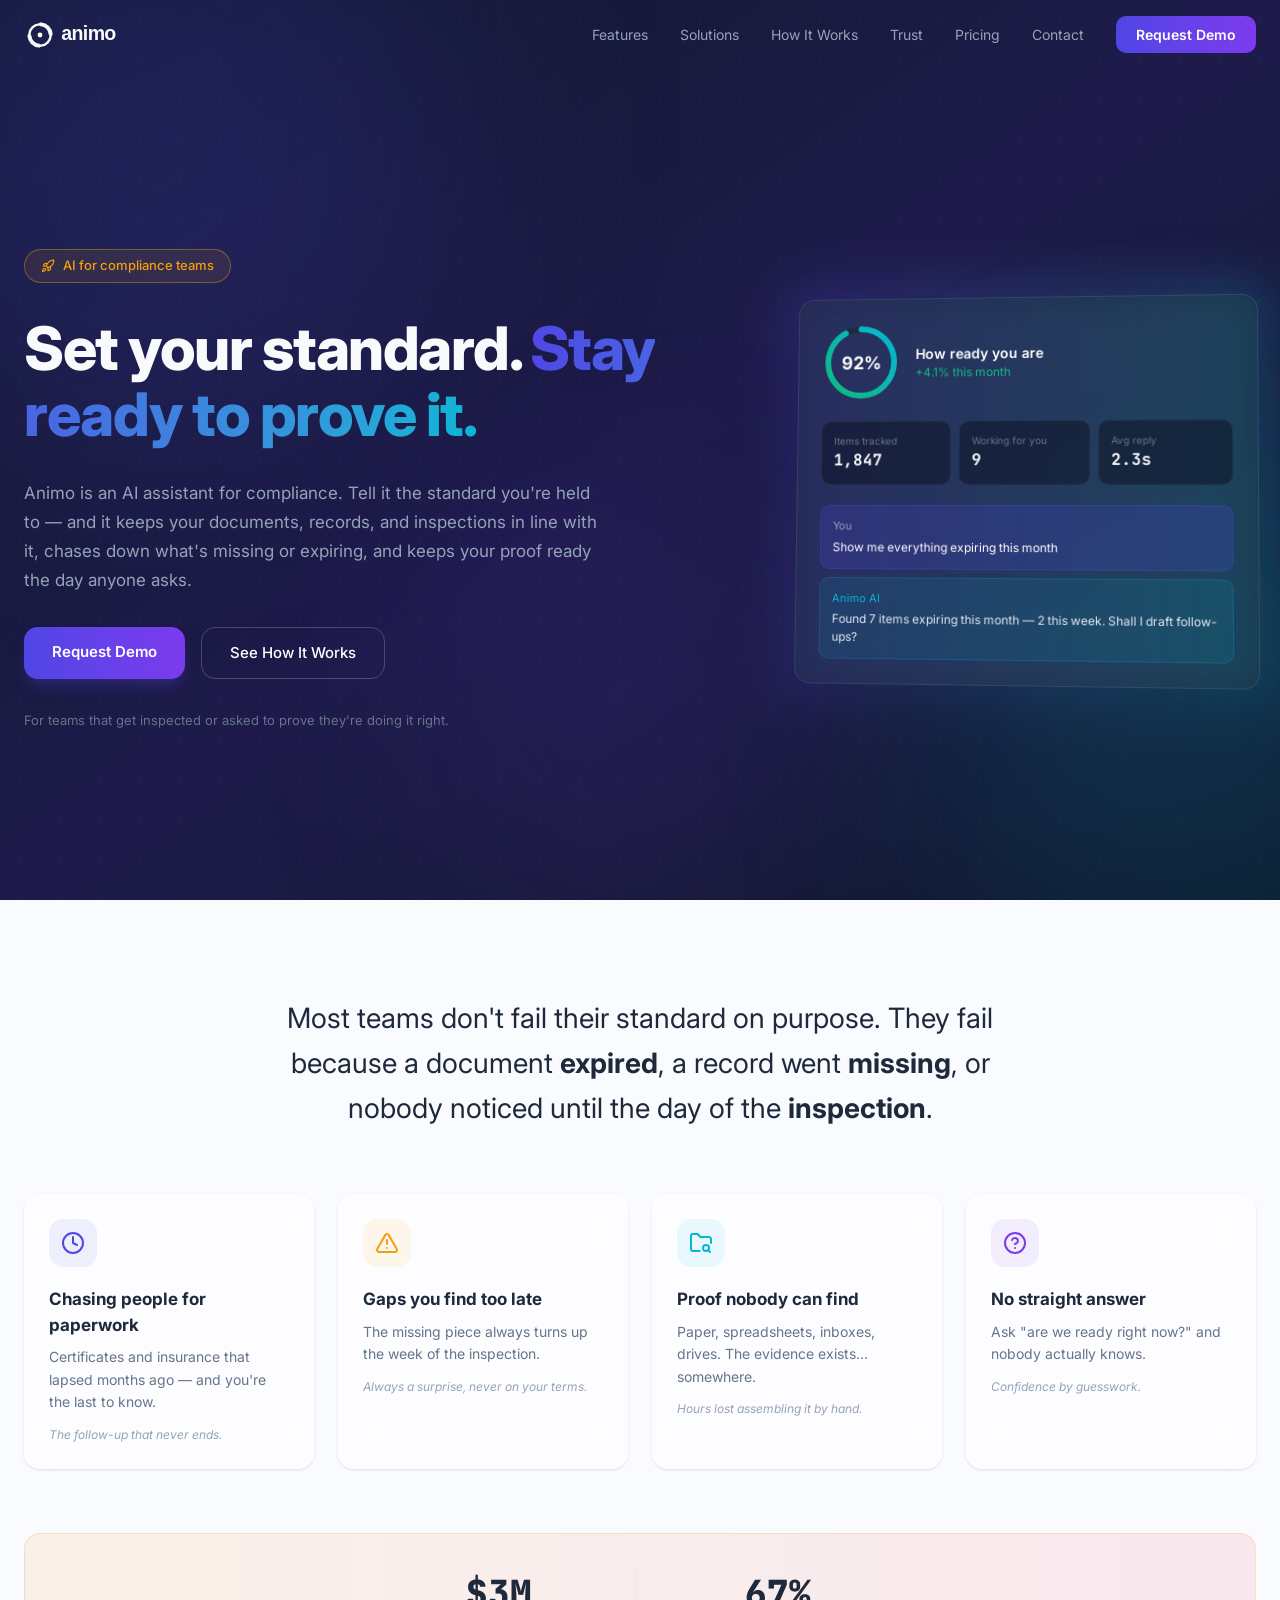
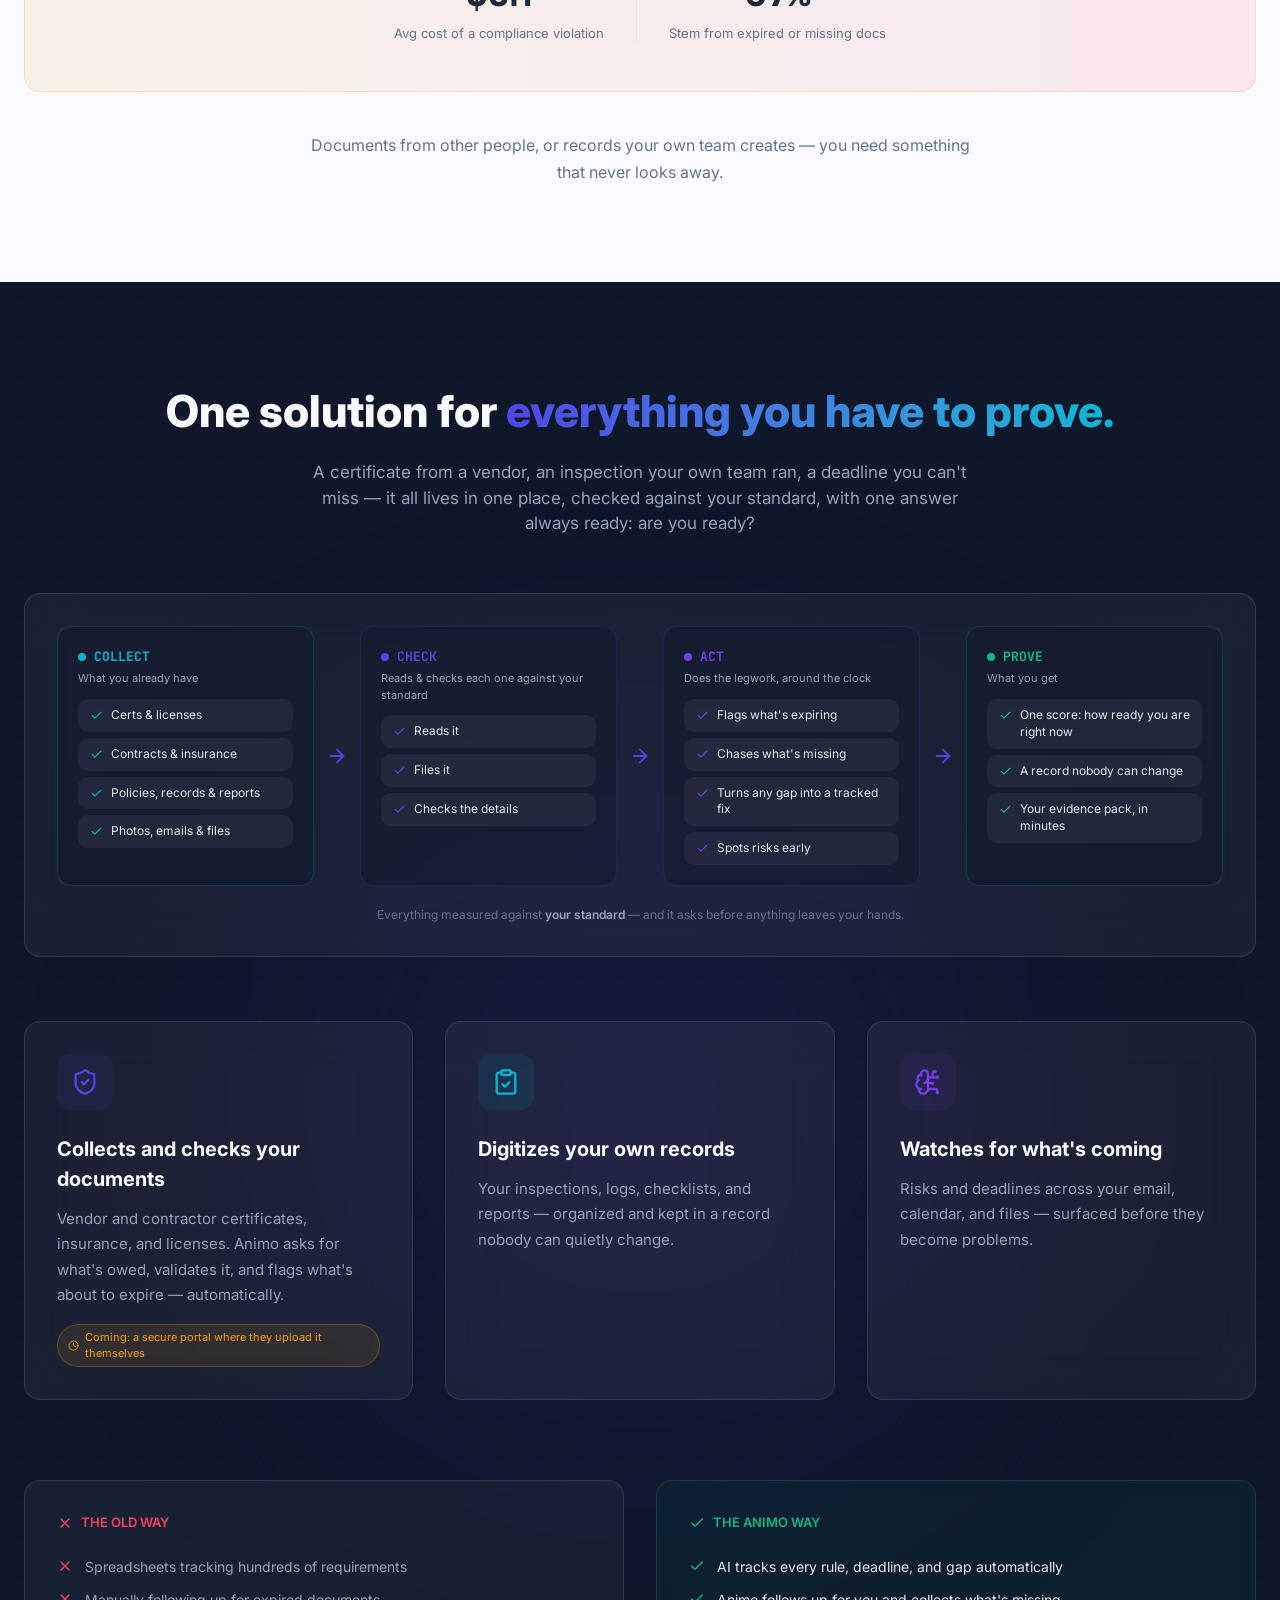
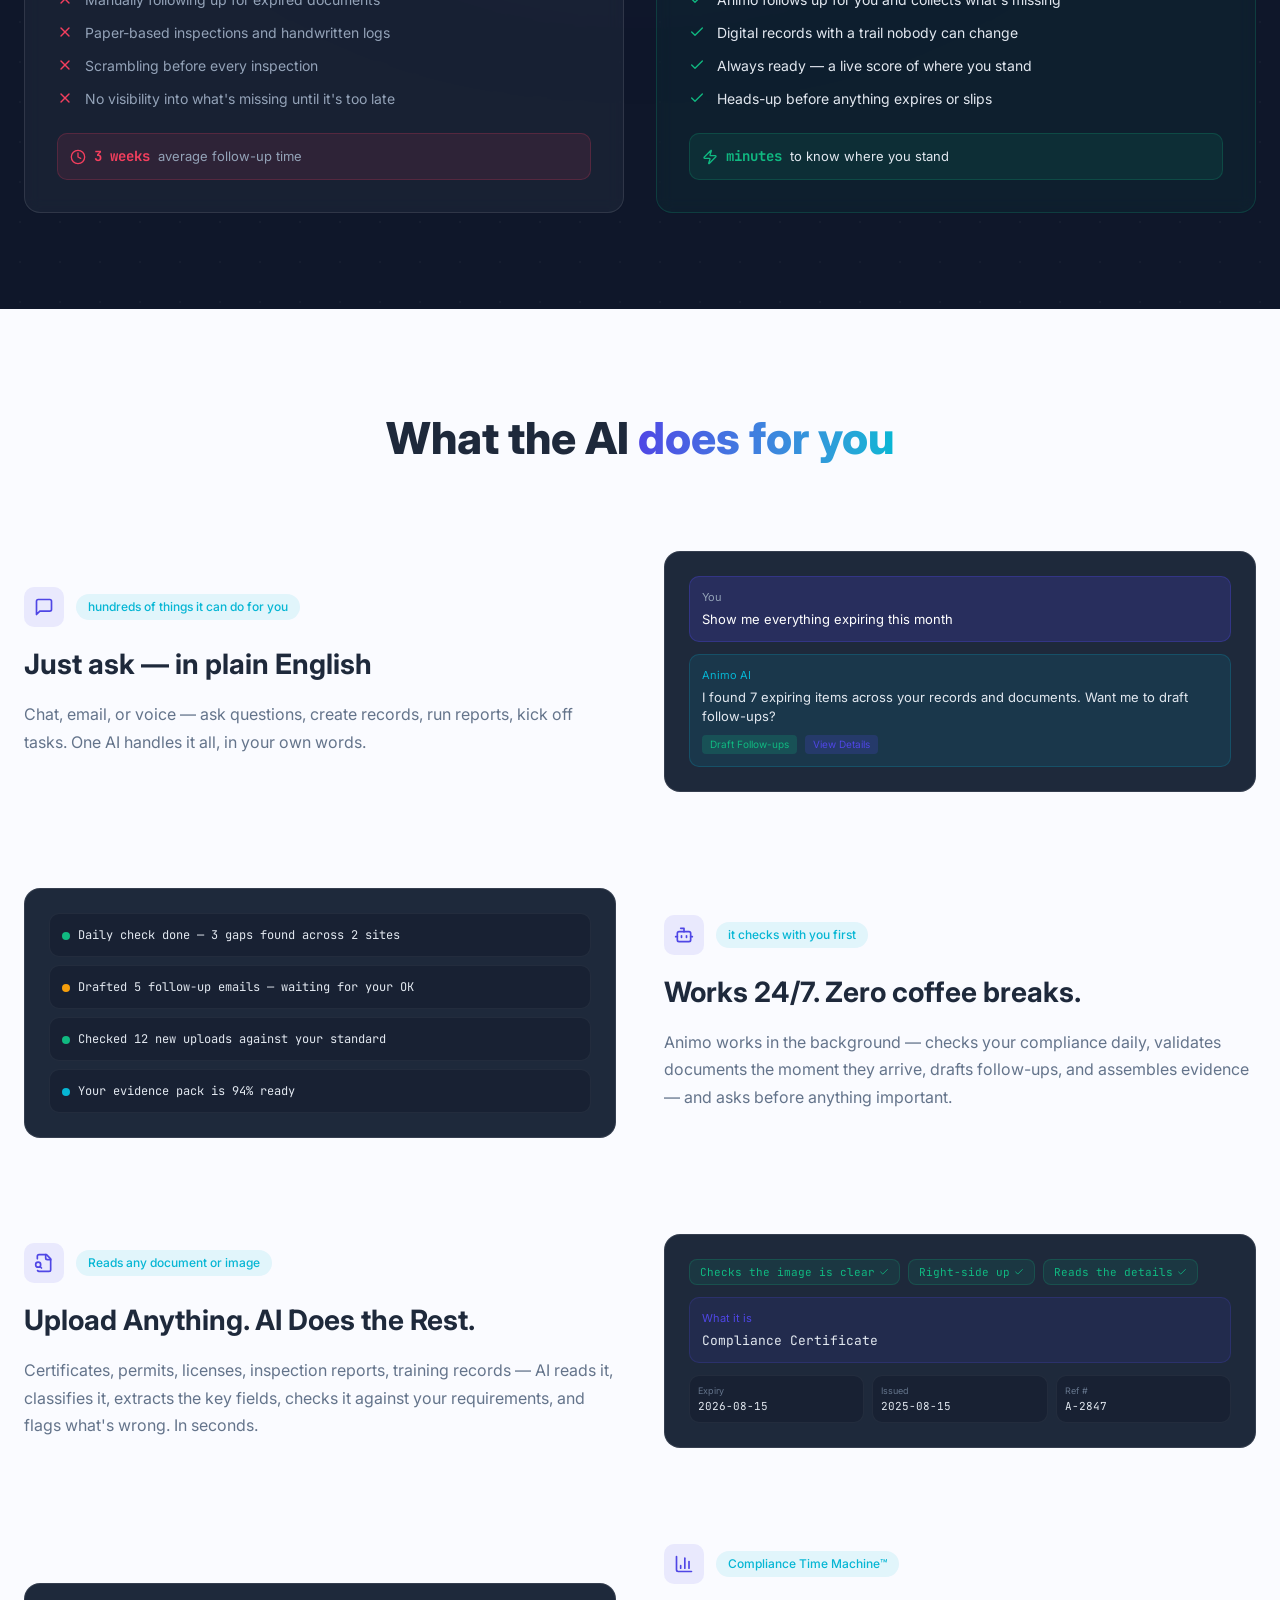
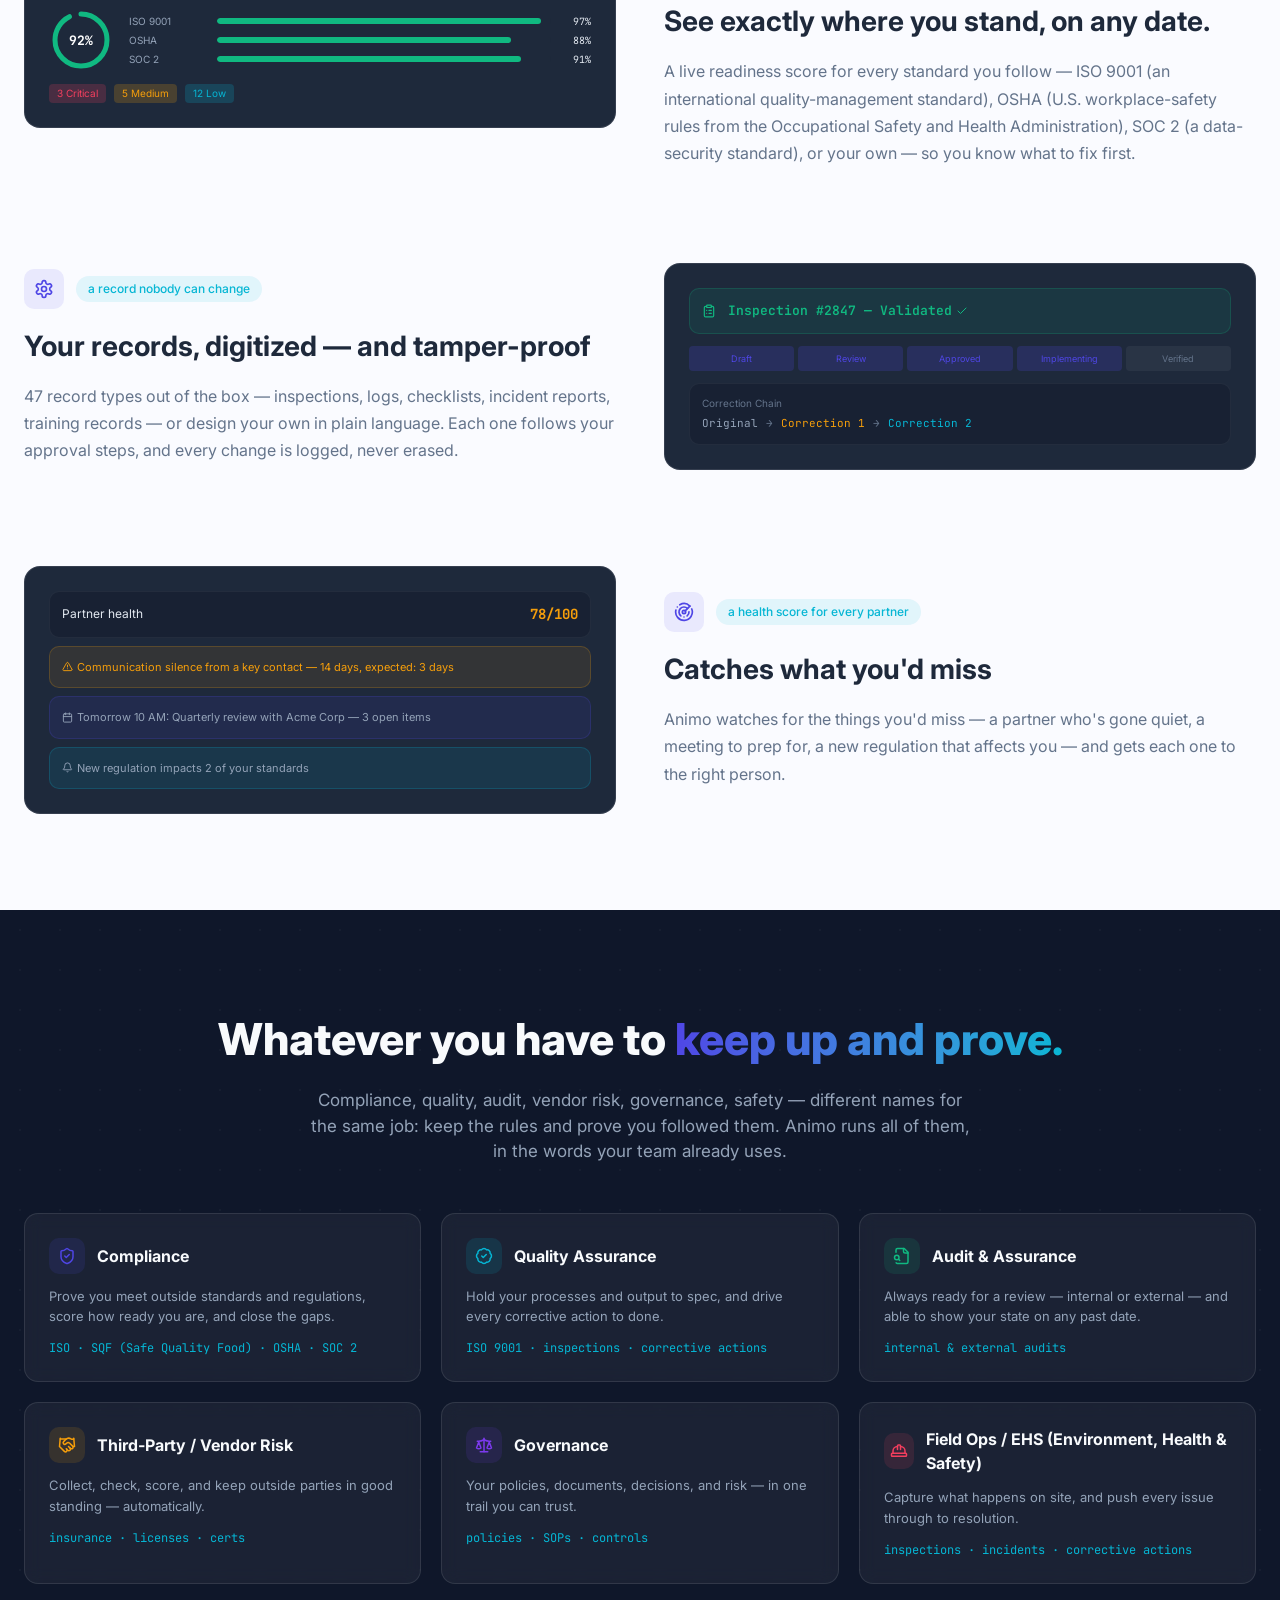
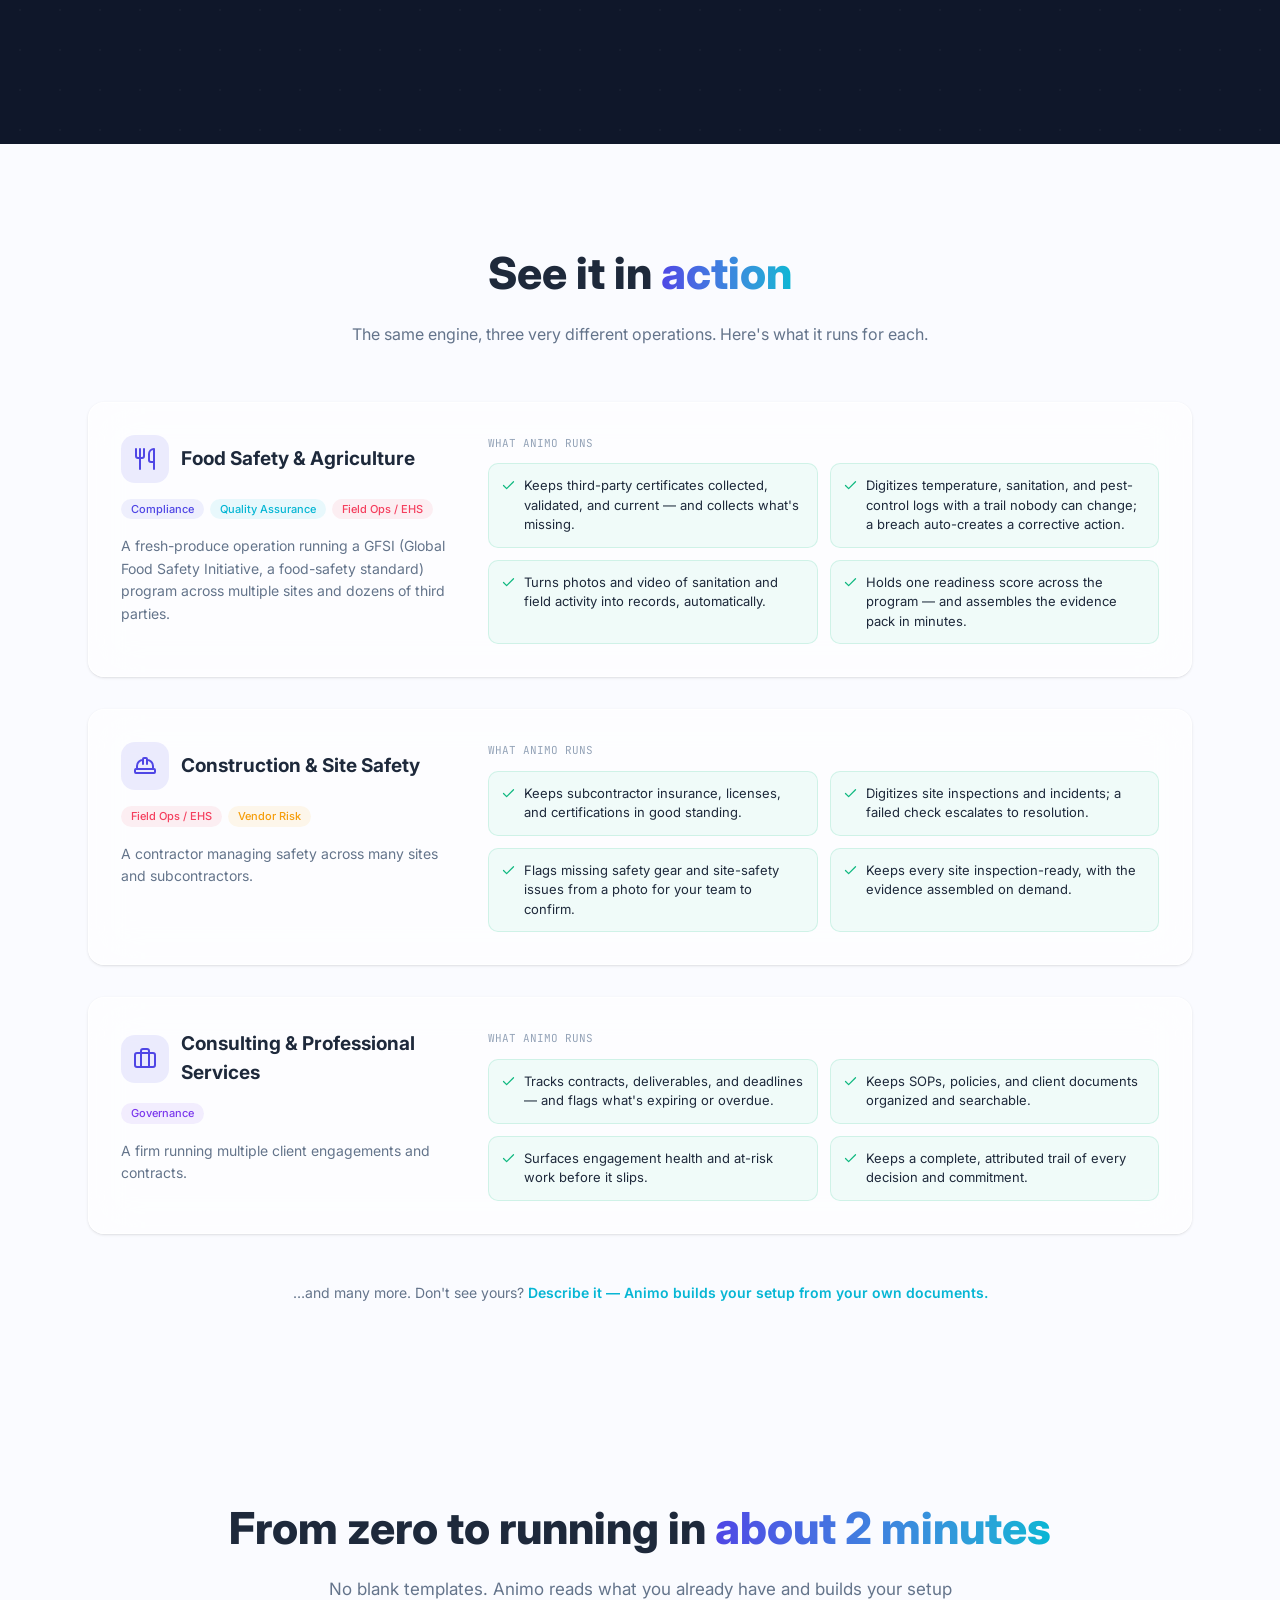
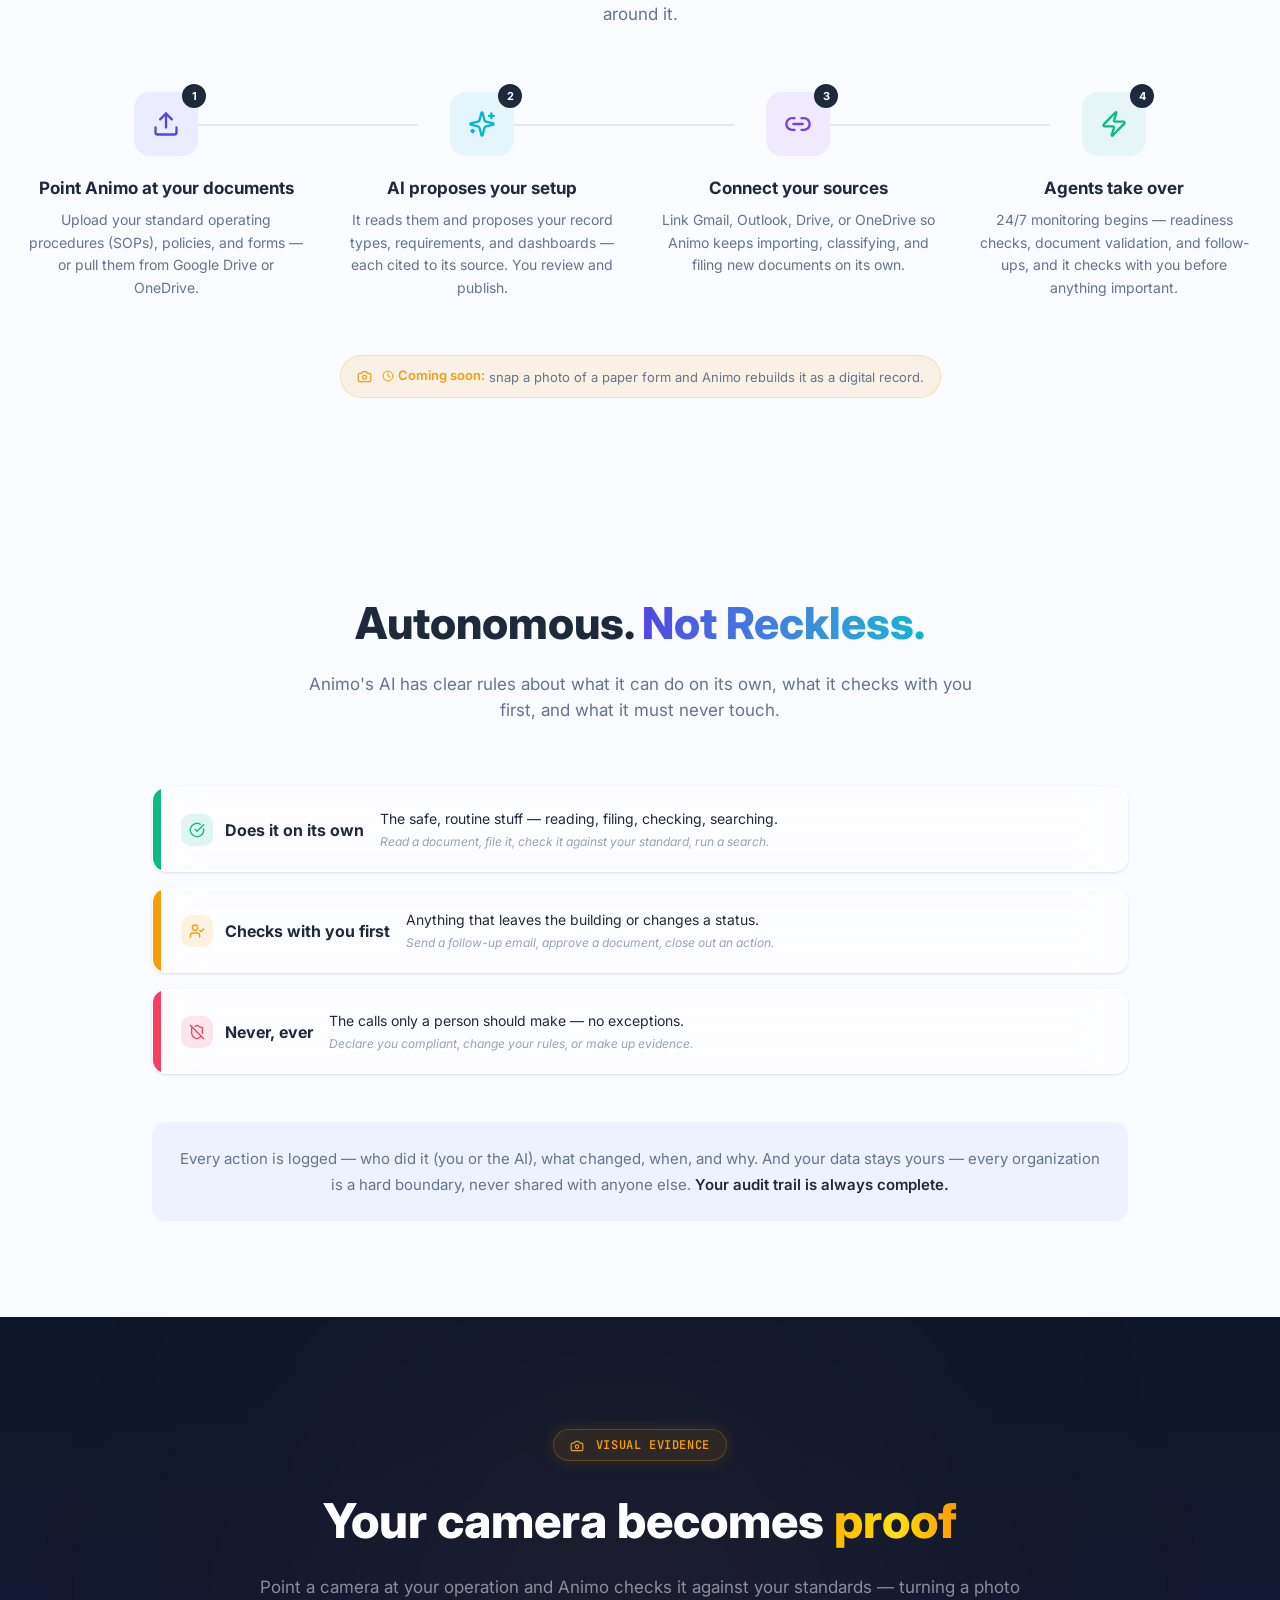
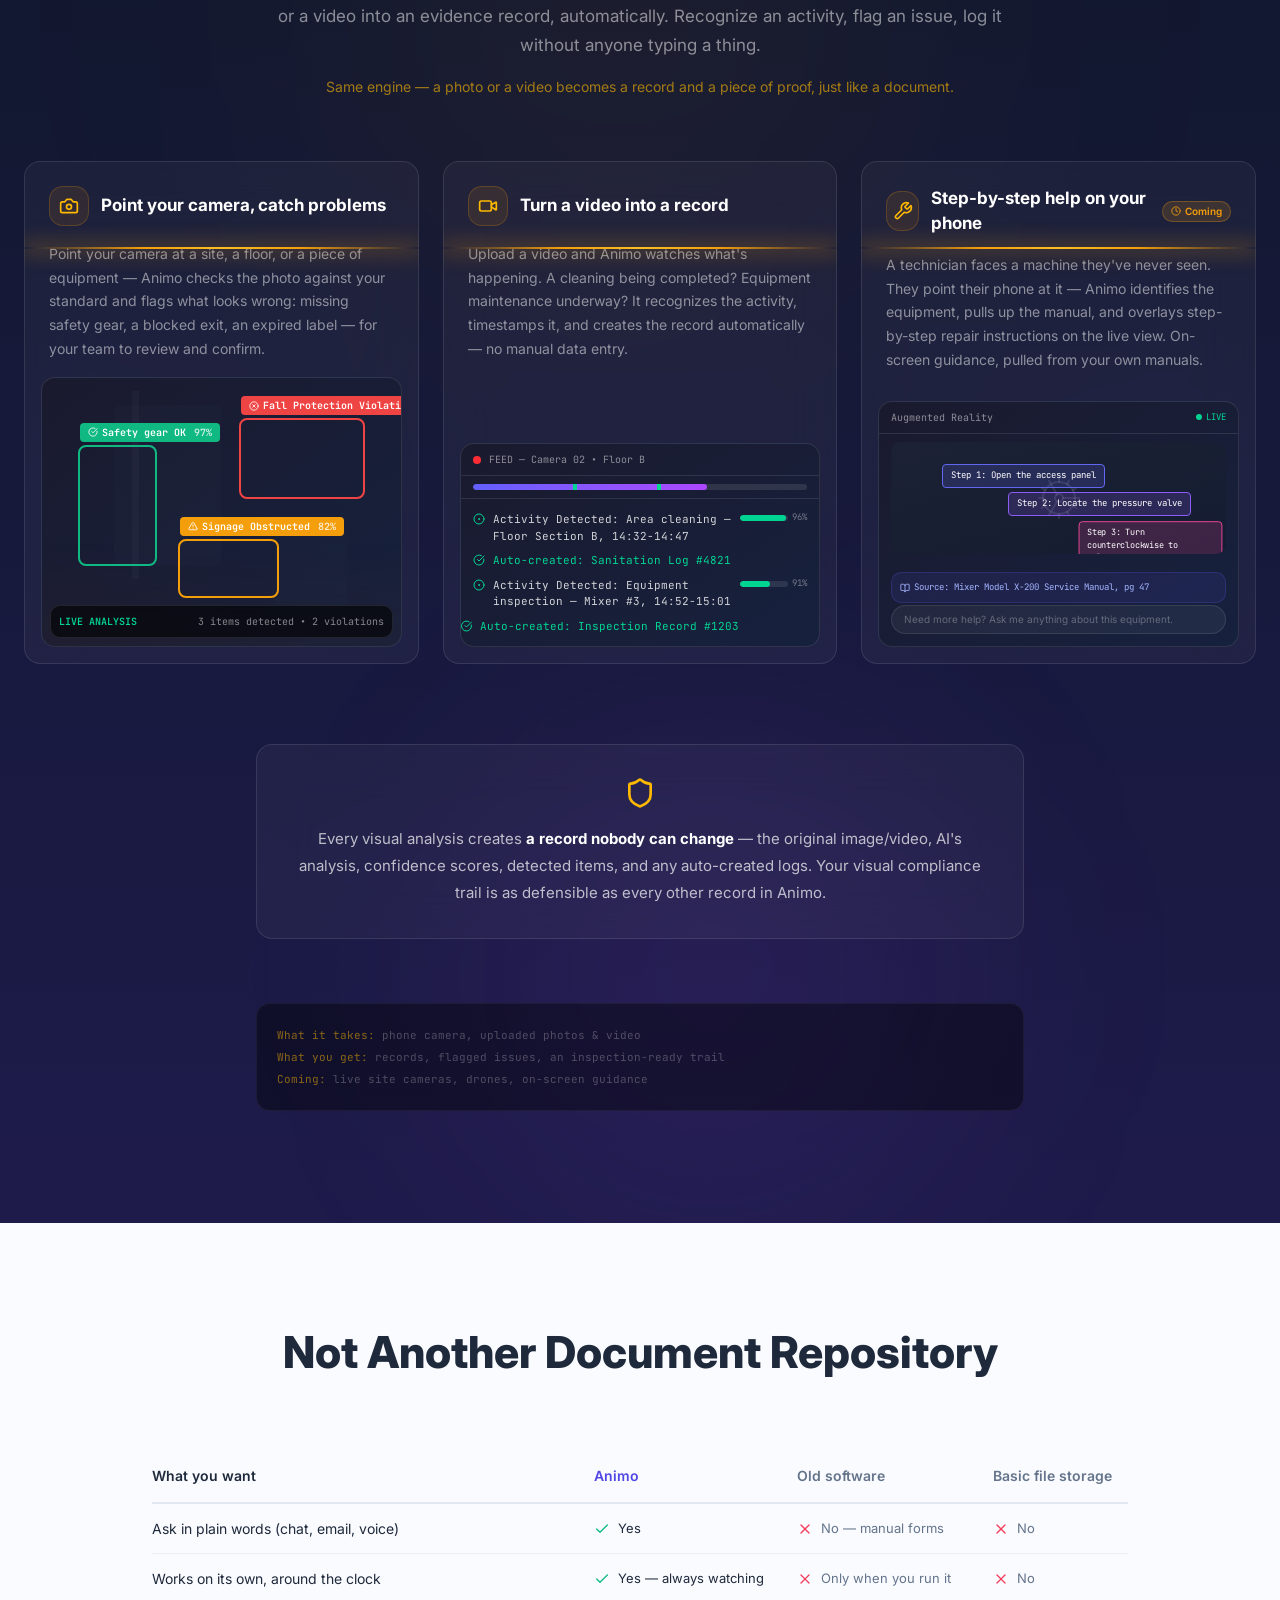
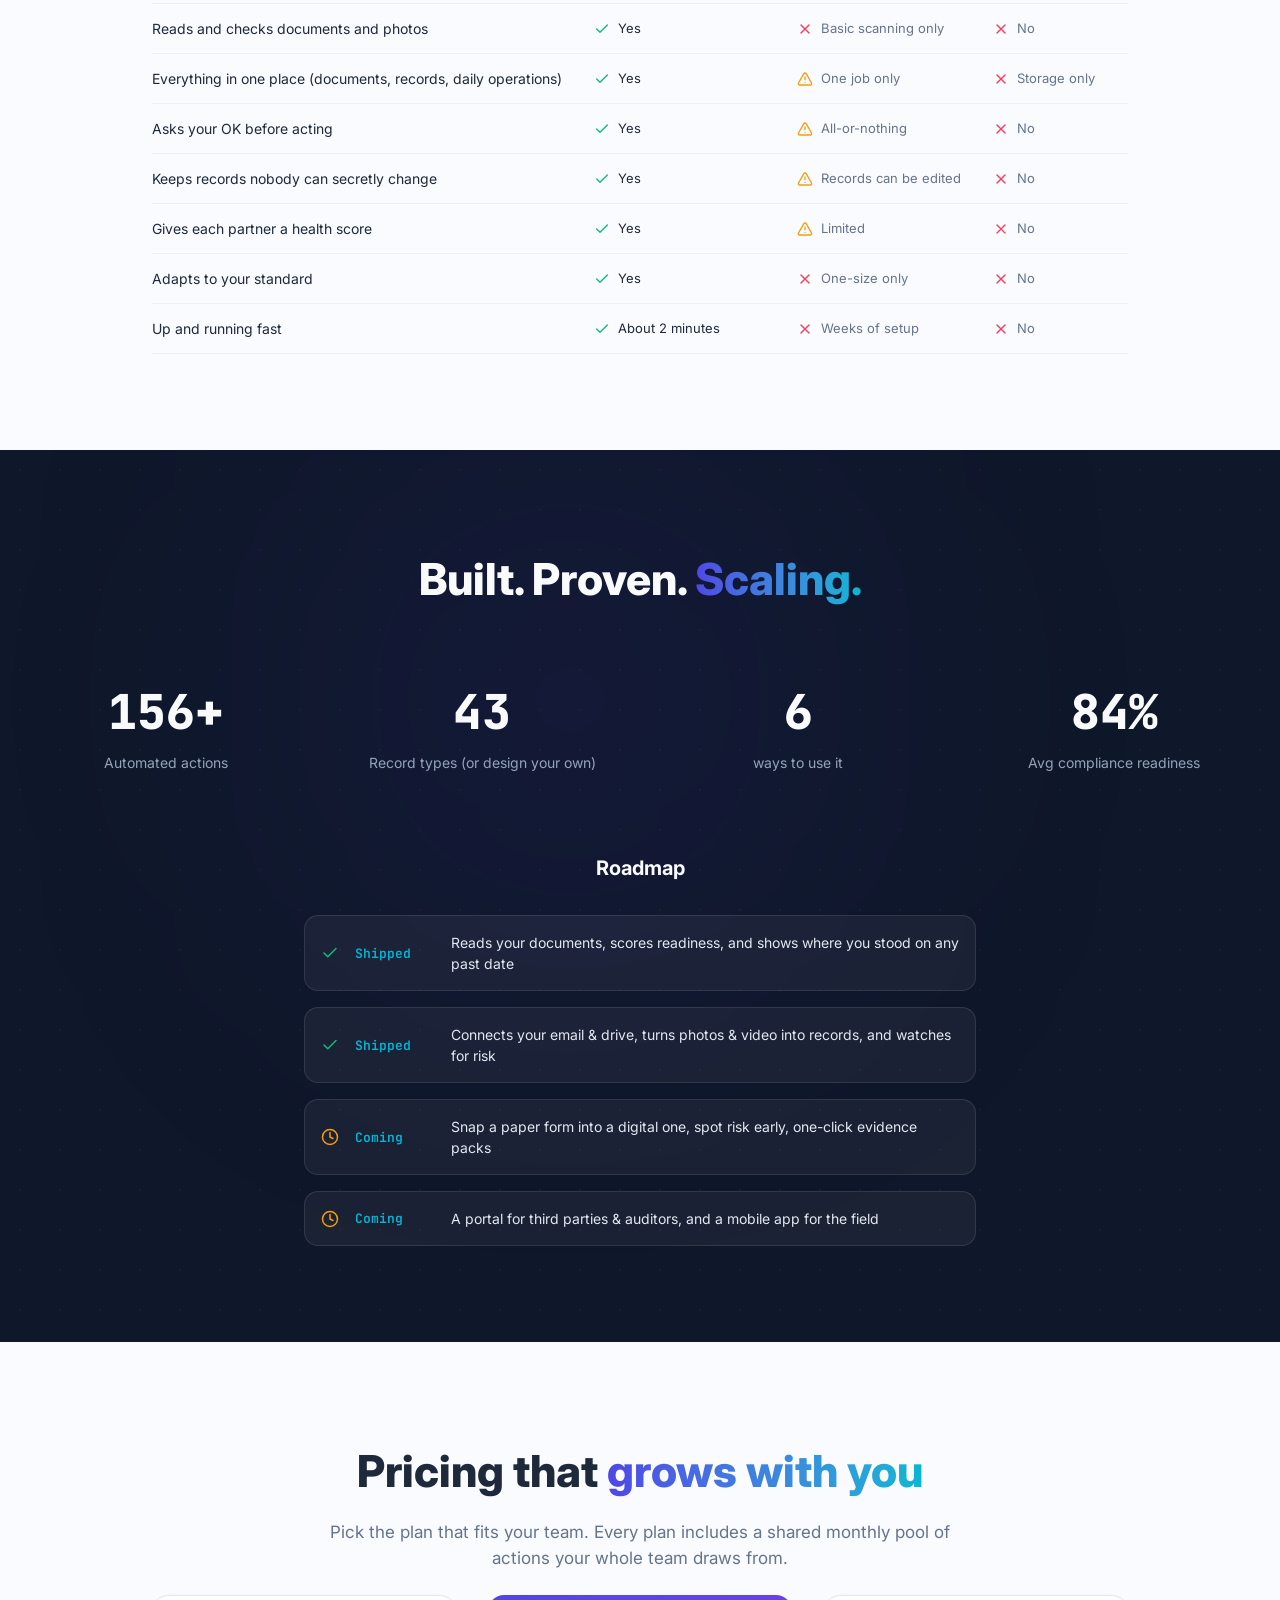
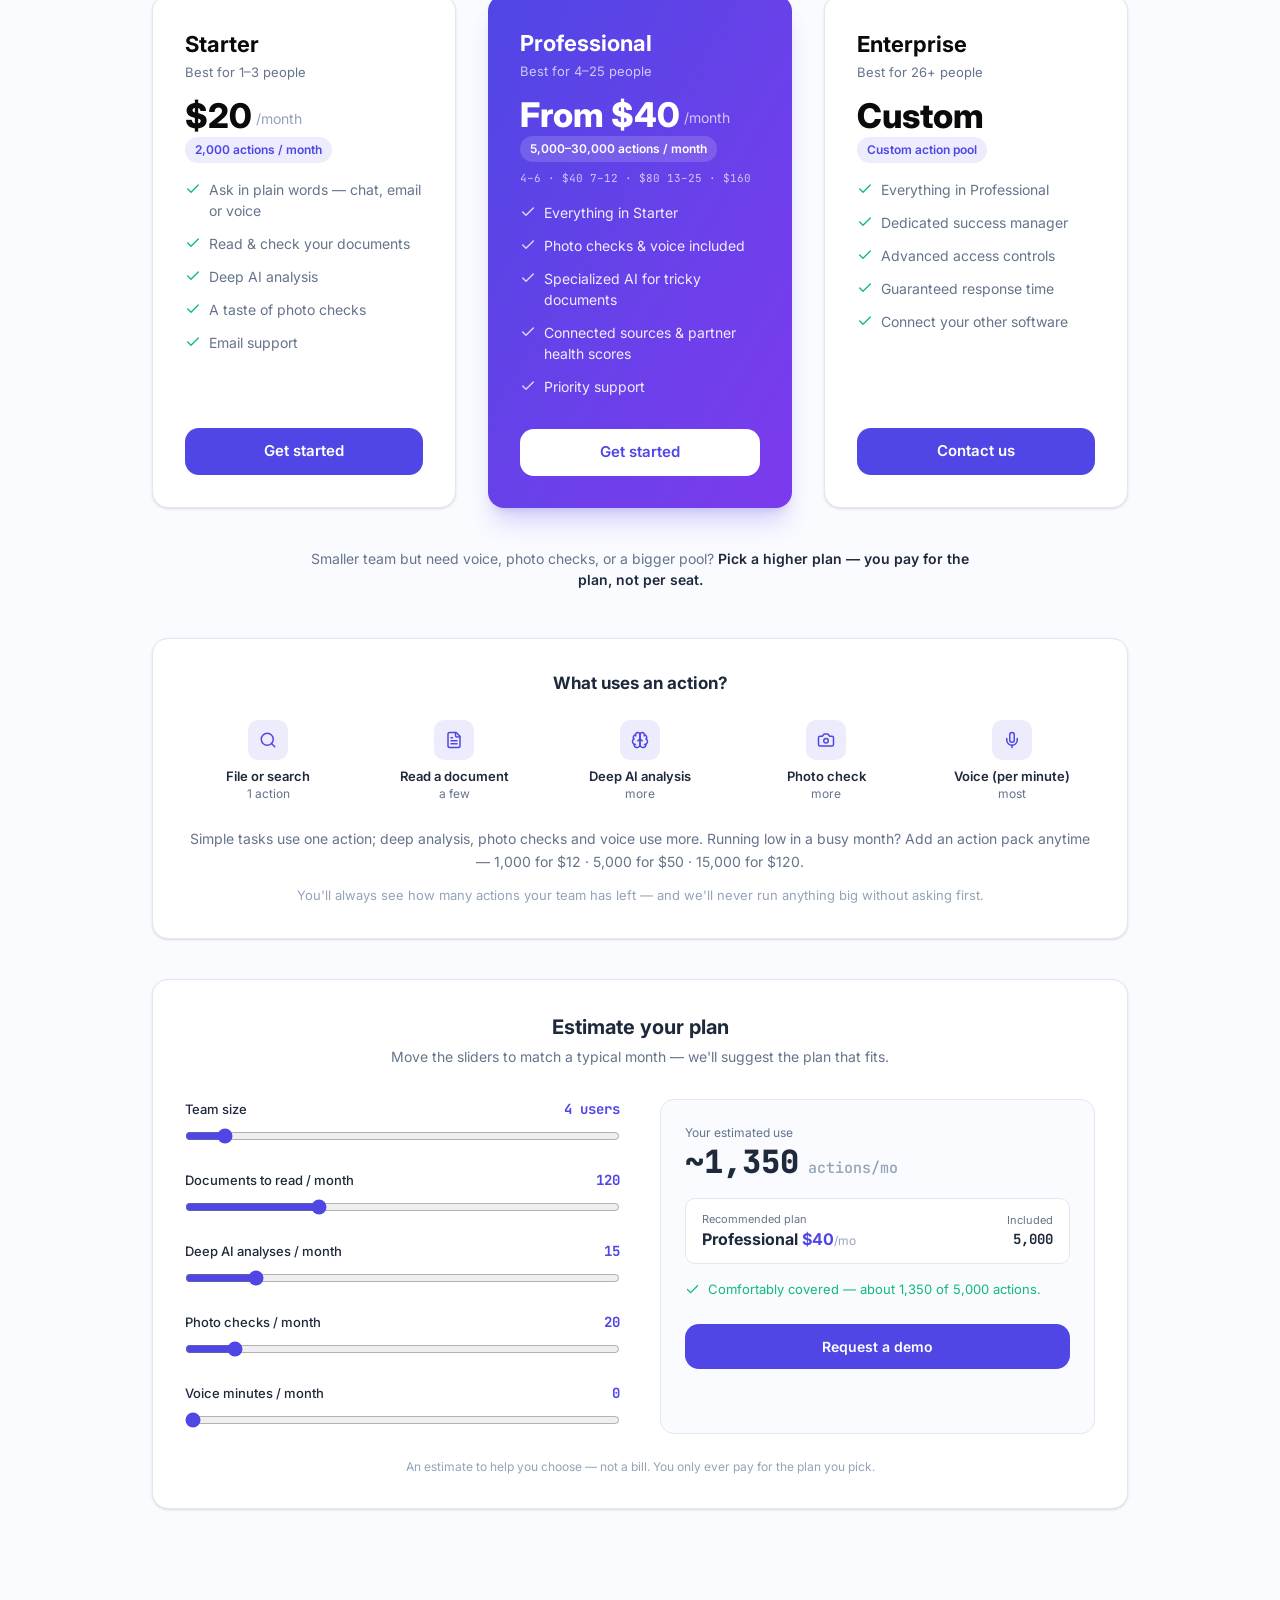
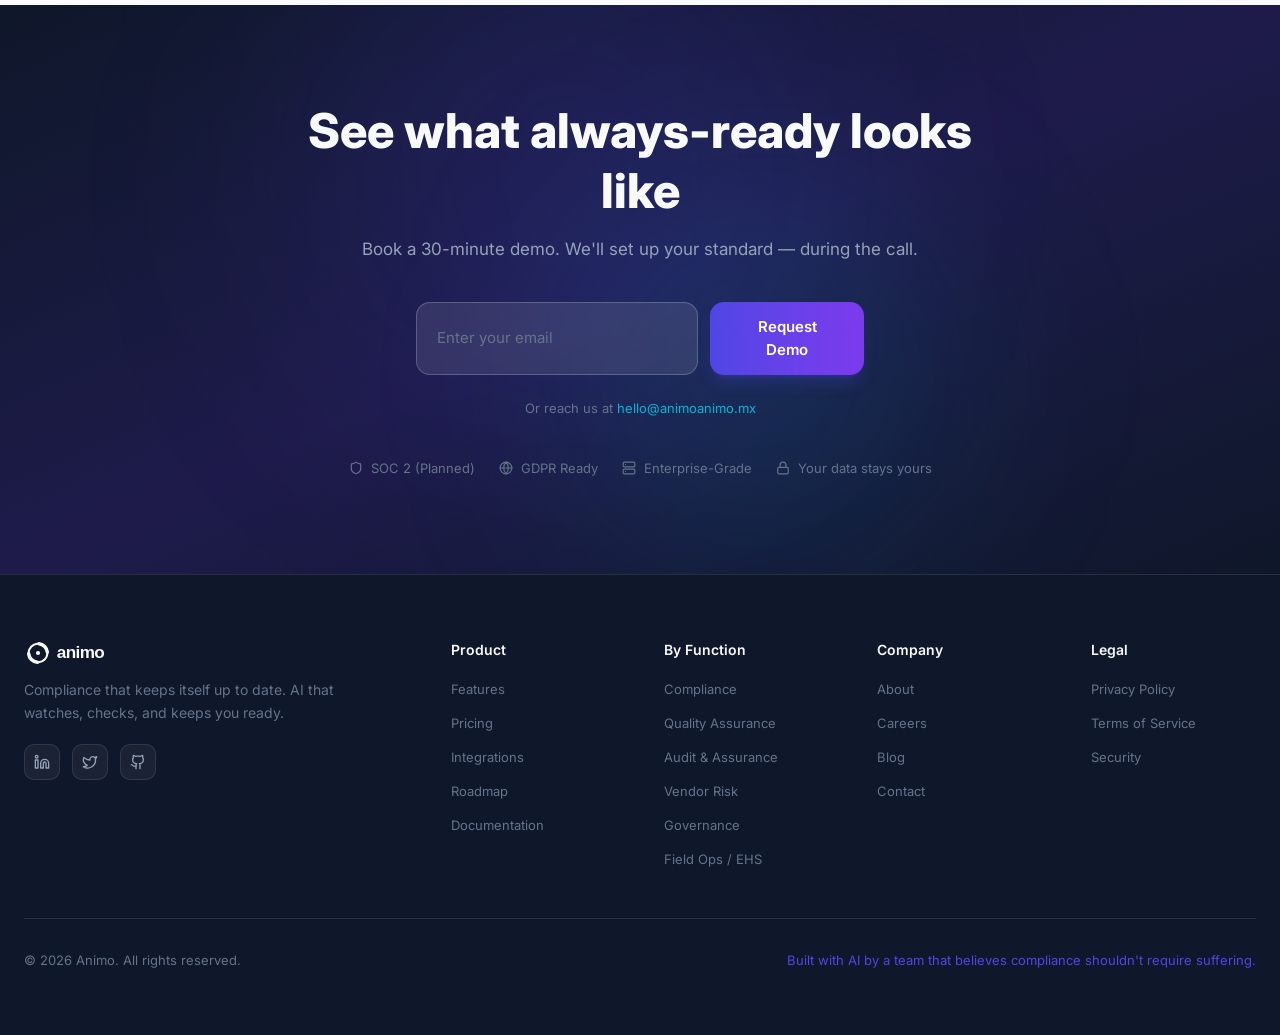
==== commit db9099d9: "chg: update landing" ====
--- a/ai/index.html
+++ b/ai/index.html
@@ -5,6 +5,10 @@
   <meta charset="UTF-8" />
   <meta name="viewport" content="width=device-width, initial-scale=1.0" />
   <title>Animo — AI compliance assistant</title>
+  <link rel="icon" type="image/svg+xml" href="/assets/icons/animo_favicon.svg" />
+  <link rel="icon" type="image/png" sizes="32x32" href="/assets/icons/favicon_32.png" />
+  <link rel="icon" type="image/png" sizes="16x16" href="/assets/icons/favicon_16.png" />
+  <link rel="apple-touch-icon" sizes="180x180" href="/assets/icons/favicon_180.png" />
   <style>
     html,
     body {
@@ -16,8 +20,8 @@
       height: 100%;
     }
   </style>
-  <script type="module" crossorigin src="/assets/index-XU6do4YP.js"></script>
-  <link rel="stylesheet" crossorigin href="/assets/index-CitXtYLt.css">
+  <script type="module" crossorigin src="/assets/index-DYXYngsi.js"></script>
+  <link rel="stylesheet" crossorigin href="/assets/index-CfG9j3X-.css">
 </head>
 
 <body>
--- a/assets/index-CfG9j3X-.css
+++ b/assets/index-CfG9j3X-.css
@@ -0,0 +1 @@
+@import"https://fonts.googleapis.com/css2?family=Inter:wght@400;500;600;700;800&family=JetBrains+Mono:wght@400;500;600&display=swap";/*! tailwindcss v4.1.12 | MIT License | https://tailwindcss.com */@layer properties{@supports (((-webkit-hyphens:none)) and (not (margin-trim:inline))) or ((-moz-orient:inline) and (not (color:rgb(from red r g b)))){*,:before,:after,::backdrop{--tw-translate-x:0;--tw-translate-y:0;--tw-translate-z:0;--tw-rotate-x:initial;--tw-rotate-y:initial;--tw-rotate-z:initial;--tw-skew-x:initial;--tw-skew-y:initial;--tw-space-y-reverse:0;--tw-space-x-reverse:0;--tw-border-style:solid;--tw-gradient-position:initial;--tw-gradient-from:#0000;--tw-gradient-via:#0000;--tw-gradient-to:#0000;--tw-gradient-stops:initial;--tw-gradient-via-stops:initial;--tw-gradient-from-position:0%;--tw-gradient-via-position:50%;--tw-gradient-to-position:100%;--tw-leading:initial;--tw-font-weight:initial;--tw-tracking:initial;--tw-ordinal:initial;--tw-slashed-zero:initial;--tw-numeric-figure:initial;--tw-numeric-spacing:initial;--tw-numeric-fraction:initial;--tw-shadow:0 0 #0000;--tw-shadow-color:initial;--tw-shadow-alpha:100%;--tw-inset-shadow:0 0 #0000;--tw-inset-shadow-color:initial;--tw-inset-shadow-alpha:100%;--tw-ring-color:initial;--tw-ring-shadow:0 0 #0000;--tw-inset-ring-color:initial;--tw-inset-ring-shadow:0 0 #0000;--tw-ring-inset:initial;--tw-ring-offset-width:0px;--tw-ring-offset-color:#fff;--tw-ring-offset-shadow:0 0 #0000;--tw-outline-style:solid;--tw-blur:initial;--tw-brightness:initial;--tw-contrast:initial;--tw-grayscale:initial;--tw-hue-rotate:initial;--tw-invert:initial;--tw-opacity:initial;--tw-saturate:initial;--tw-sepia:initial;--tw-drop-shadow:initial;--tw-drop-shadow-color:initial;--tw-drop-shadow-alpha:100%;--tw-drop-shadow-size:initial;--tw-backdrop-blur:initial;--tw-backdrop-brightness:initial;--tw-backdrop-contrast:initial;--tw-backdrop-grayscale:initial;--tw-backdrop-hue-rotate:initial;--tw-backdrop-invert:initial;--tw-backdrop-opacity:initial;--tw-backdrop-saturate:initial;--tw-backdrop-sepia:initial;--tw-duration:initial;--tw-ease:initial;--tw-content:"";--tw-animation-delay:0s;--tw-animation-direction:normal;--tw-animation-duration:initial;--tw-animation-fill-mode:none;--tw-animation-iteration-count:1;--tw-enter-blur:0;--tw-enter-opacity:1;--tw-enter-rotate:0;--tw-enter-scale:1;--tw-enter-translate-x:0;--tw-enter-translate-y:0;--tw-exit-blur:0;--tw-exit-opacity:1;--tw-exit-rotate:0;--tw-exit-scale:1;--tw-exit-translate-x:0;--tw-exit-translate-y:0}}}@layer theme{:root,:host{--font-sans:ui-sans-serif,system-ui,sans-serif,"Apple Color Emoji","Segoe UI Emoji","Segoe UI Symbol","Noto Color Emoji";--font-mono:ui-monospace,SFMono-Regular,Menlo,Monaco,Consolas,"Liberation Mono","Courier New",monospace;--color-red-500:oklch(63.7% .237 25.331);--color-amber-400:oklch(82.8% .189 84.429);--color-amber-500:oklch(76.9% .188 70.08);--color-amber-900:oklch(41.4% .112 45.904);--color-yellow-300:oklch(90.5% .182 98.111);--color-emerald-400:oklch(76.5% .177 163.223);--color-indigo-300:oklch(78.5% .115 274.713);--color-indigo-500:oklch(58.5% .233 277.117);--color-purple-500:oklch(62.7% .265 303.9);--color-gray-100:oklch(96.7% .003 264.542);--color-gray-500:oklch(55.1% .027 264.364);--color-gray-600:oklch(44.6% .03 256.802);--color-gray-700:oklch(37.3% .034 259.733);--color-gray-800:oklch(27.8% .033 256.848);--color-gray-900:oklch(21% .034 264.665);--color-black:#000;--color-white:#fff;--spacing:.25rem;--container-xs:20rem;--container-sm:24rem;--container-md:28rem;--container-lg:32rem;--container-xl:36rem;--container-2xl:42rem;--container-3xl:48rem;--container-4xl:56rem;--container-5xl:64rem;--container-6xl:72rem;--container-7xl:80rem;--text-xs:.75rem;--text-xs--line-height:calc(1/.75);--text-sm:.875rem;--text-sm--line-height:calc(1.25/.875);--text-base:1rem;--text-base--line-height: 1.5 ;--text-lg:1.125rem;--text-lg--line-height:calc(1.75/1.125);--text-xl:1.25rem;--text-2xl:1.5rem;--font-weight-normal:400;--font-weight-medium:500;--font-weight-semibold:600;--tracking-tight:-.025em;--tracking-wider:.05em;--tracking-widest:.1em;--leading-tight:1.25;--leading-relaxed:1.625;--radius-xs:.125rem;--radius-2xl:1rem;--radius-3xl:1.5rem;--ease-in-out:cubic-bezier(.4,0,.2,1);--animate-pulse:pulse 2s cubic-bezier(.4,0,.6,1)infinite;--blur-sm:8px;--blur-xl:24px;--aspect-video:16/9;--default-transition-duration:.15s;--default-transition-timing-function:cubic-bezier(.4,0,.2,1);--default-font-family:var(--font-sans);--default-mono-font-family:var(--font-mono);--color-border:var(--border)}}@layer base{*,:after,:before,::backdrop{box-sizing:border-box;border:0 solid;margin:0;padding:0}::file-selector-button{box-sizing:border-box;border:0 solid;margin:0;padding:0}html,:host{-webkit-text-size-adjust:100%;-moz-tab-size:4;tab-size:4;line-height:1.5;font-family:var(--default-font-family,ui-sans-serif,system-ui,sans-serif,"Apple Color Emoji","Segoe UI Emoji","Segoe UI Symbol","Noto Color Emoji");font-feature-settings:var(--default-font-feature-settings,normal);font-variation-settings:var(--default-font-variation-settings,normal);-webkit-tap-highlight-color:transparent}hr{height:0;color:inherit;border-top-width:1px}abbr:where([title]){-webkit-text-decoration:underline dotted;text-decoration:underline dotted}h1,h2,h3,h4,h5,h6{font-size:inherit;font-weight:inherit}a{color:inherit;-webkit-text-decoration:inherit;text-decoration:inherit}b,strong{font-weight:bolder}code,kbd,samp,pre{font-family:var(--default-mono-font-family,ui-monospace,SFMono-Regular,Menlo,Monaco,Consolas,"Liberation Mono","Courier New",monospace);font-feature-settings:var(--default-mono-font-feature-settings,normal);font-variation-settings:var(--default-mono-font-variation-settings,normal);font-size:1em}small{font-size:80%}sub,sup{vertical-align:baseline;font-size:75%;line-height:0;position:relative}sub{bottom:-.25em}sup{top:-.5em}table{text-indent:0;border-color:inherit;border-collapse:collapse}:-moz-focusring{outline:auto}progress{vertical-align:baseline}summary{display:list-item}ol,ul,menu{list-style:none}img,svg,video,canvas,audio,iframe,embed,object{vertical-align:middle;display:block}img,video{max-width:100%;height:auto}button,input,select,optgroup,textarea{font:inherit;font-feature-settings:inherit;font-variation-settings:inherit;letter-spacing:inherit;color:inherit;opacity:1;background-color:#0000;border-radius:0}::file-selector-button{font:inherit;font-feature-settings:inherit;font-variation-settings:inherit;letter-spacing:inherit;color:inherit;opacity:1;background-color:#0000;border-radius:0}:where(select:is([multiple],[size])) optgroup{font-weight:bolder}:where(select:is([multiple],[size])) optgroup option{padding-inline-start:20px}::file-selector-button{margin-inline-end:4px}::placeholder{opacity:1}@supports (not ((-webkit-appearance:-apple-pay-button))) or (contain-intrinsic-size:1px){::placeholder{color:currentColor}@supports (color:color-mix(in lab,red,red)){::placeholder{color:color-mix(in oklab,currentcolor 50%,transparent)}}}textarea{resize:vertical}::-webkit-search-decoration{-webkit-appearance:none}::-webkit-date-and-time-value{min-height:1lh;text-align:inherit}::-webkit-datetime-edit{display:inline-flex}::-webkit-datetime-edit-fields-wrapper{padding:0}::-webkit-datetime-edit{padding-block:0}::-webkit-datetime-edit-year-field{padding-block:0}::-webkit-datetime-edit-month-field{padding-block:0}::-webkit-datetime-edit-day-field{padding-block:0}::-webkit-datetime-edit-hour-field{padding-block:0}::-webkit-datetime-edit-minute-field{padding-block:0}::-webkit-datetime-edit-second-field{padding-block:0}::-webkit-datetime-edit-millisecond-field{padding-block:0}::-webkit-datetime-edit-meridiem-field{padding-block:0}::-webkit-calendar-picker-indicator{line-height:1}:-moz-ui-invalid{box-shadow:none}button,input:where([type=button],[type=reset],[type=submit]){-webkit-appearance:button;-moz-appearance:button;appearance:button}::file-selector-button{-webkit-appearance:button;-moz-appearance:button;appearance:button}::-webkit-inner-spin-button{height:auto}::-webkit-outer-spin-button{height:auto}[hidden]:where(:not([hidden=until-found])){display:none!important}*{border-color:var(--border);outline-color:var(--ring)}@supports (color:color-mix(in lab,red,red)){*{outline-color:color-mix(in oklab,var(--ring)50%,transparent)}}body{background-color:var(--background);color:var(--foreground)}html{font-size:var(--font-size)}h1{font-size:var(--text-2xl);font-weight:var(--font-weight-medium);line-height:1.5}h2{font-size:var(--text-xl);font-weight:var(--font-weight-medium);line-height:1.5}h3{font-size:var(--text-lg);font-weight:var(--font-weight-medium);line-height:1.5}h4,label,button{font-size:var(--text-base);font-weight:var(--font-weight-medium);line-height:1.5}input{font-size:var(--text-base);font-weight:var(--font-weight-normal);line-height:1.5}}@layer components;@layer utilities{.\@container\/card-header{container:card-header/inline-size}.pointer-events-none{pointer-events:none}.invisible{visibility:hidden}.sr-only{clip:rect(0,0,0,0);white-space:nowrap;border-width:0;width:1px;height:1px;margin:-1px;padding:0;position:absolute;overflow:hidden}.absolute{position:absolute}.fixed{position:fixed}.relative{position:relative}.static{position:static}.-inset-4{inset:calc(var(--spacing)*-4)}.inset-0{inset:calc(var(--spacing)*0)}.inset-x-0{inset-inline:calc(var(--spacing)*0)}.inset-y-0{inset-block:calc(var(--spacing)*0)}.-top-2{top:calc(var(--spacing)*-2)}.-top-6{top:calc(var(--spacing)*-6)}.-top-12{top:calc(var(--spacing)*-12)}.-top-20{top:calc(var(--spacing)*-20)}.-top-40{top:calc(var(--spacing)*-40)}.top-0{top:calc(var(--spacing)*0)}.top-1\.5{top:calc(var(--spacing)*1.5)}.top-1\/2{top:50%}.top-3{top:calc(var(--spacing)*3)}.top-3\.5{top:calc(var(--spacing)*3.5)}.top-4{top:calc(var(--spacing)*4)}.top-8{top:calc(var(--spacing)*8)}.top-\[-2px\]{top:-2px}.top-\[1px\]{top:1px}.top-\[5\%\]{top:5%}.top-\[10\%\]{top:10%}.top-\[50\%\]{top:50%}.top-\[60\%\]{top:60%}.top-full{top:100%}.-right-2{right:calc(var(--spacing)*-2)}.-right-12{right:calc(var(--spacing)*-12)}.-right-40{right:calc(var(--spacing)*-40)}.right-0{right:calc(var(--spacing)*0)}.right-1{right:calc(var(--spacing)*1)}.right-1\/4{right:25%}.right-2{right:calc(var(--spacing)*2)}.right-3{right:calc(var(--spacing)*3)}.right-4{right:calc(var(--spacing)*4)}.right-\[15\%\]{right:15%}.-bottom-12{bottom:calc(var(--spacing)*-12)}.bottom-0{bottom:calc(var(--spacing)*0)}.bottom-2{bottom:calc(var(--spacing)*2)}.bottom-\[10\%\]{bottom:10%}.-left-12{left:calc(var(--spacing)*-12)}.-left-40{left:calc(var(--spacing)*-40)}.left-0{left:calc(var(--spacing)*0)}.left-1{left:calc(var(--spacing)*1)}.left-1\/2{left:50%}.left-1\/3{left:33.3333%}.left-1\/4{left:25%}.left-2{left:calc(var(--spacing)*2)}.left-\[20\%\]{left:20%}.left-\[25\%\]{left:25%}.left-\[30\%\]{left:30%}.left-\[50\%\]{left:50%}.left-\[55\%\]{left:55%}.left-\[calc\(50\%\+32px\)\]{left:calc(50% + 32px)}.isolate{isolation:isolate}.-z-10{z-index:-10}.z-10{z-index:10}.z-20{z-index:20}.z-50{z-index:50}.z-\[1\]{z-index:1}.col-start-2{grid-column-start:2}.row-span-2{grid-row:span 2/span 2}.row-start-1{grid-row-start:1}.-mx-1{margin-inline:calc(var(--spacing)*-1)}.mx-2{margin-inline:calc(var(--spacing)*2)}.mx-3{margin-inline:calc(var(--spacing)*3)}.mx-3\.5{margin-inline:calc(var(--spacing)*3.5)}.mx-auto{margin-inline:auto}.my-0\.5{margin-block:calc(var(--spacing)*.5)}.my-1{margin-block:calc(var(--spacing)*1)}.-mt-4{margin-top:calc(var(--spacing)*-4)}.mt-0\.5{margin-top:calc(var(--spacing)*.5)}.mt-1{margin-top:calc(var(--spacing)*1)}.mt-1\.5{margin-top:calc(var(--spacing)*1.5)}.mt-2{margin-top:calc(var(--spacing)*2)}.mt-3{margin-top:calc(var(--spacing)*3)}.mt-4{margin-top:calc(var(--spacing)*4)}.mt-5{margin-top:calc(var(--spacing)*5)}.mt-6{margin-top:calc(var(--spacing)*6)}.mt-10{margin-top:calc(var(--spacing)*10)}.mt-12{margin-top:calc(var(--spacing)*12)}.mt-14{margin-top:calc(var(--spacing)*14)}.mt-auto{margin-top:auto}.mr-1{margin-right:calc(var(--spacing)*1)}.mb-0\.5{margin-bottom:calc(var(--spacing)*.5)}.mb-1{margin-bottom:calc(var(--spacing)*1)}.mb-1\.5{margin-bottom:calc(var(--spacing)*1.5)}.mb-2{margin-bottom:calc(var(--spacing)*2)}.mb-3{margin-bottom:calc(var(--spacing)*3)}.mb-4{margin-bottom:calc(var(--spacing)*4)}.mb-5{margin-bottom:calc(var(--spacing)*5)}.mb-6{margin-bottom:calc(var(--spacing)*6)}.mb-8{margin-bottom:calc(var(--spacing)*8)}.mb-10{margin-bottom:calc(var(--spacing)*10)}.mb-12{margin-bottom:calc(var(--spacing)*12)}.mb-14{margin-bottom:calc(var(--spacing)*14)}.mb-16{margin-bottom:calc(var(--spacing)*16)}.mb-20{margin-bottom:calc(var(--spacing)*20)}.-ml-4{margin-left:calc(var(--spacing)*-4)}.ml-1{margin-left:calc(var(--spacing)*1)}.ml-auto{margin-left:auto}.line-clamp-1{-webkit-line-clamp:1;-webkit-box-orient:vertical;display:-webkit-box;overflow:hidden}.block{display:block}.flex{display:flex}.grid{display:grid}.hidden{display:none}.inline{display:inline}.inline-block{display:inline-block}.inline-flex{display:inline-flex}.table{display:table}.table-caption{display:table-caption}.table-cell{display:table-cell}.table-row{display:table-row}.field-sizing-content{field-sizing:content}.aspect-\[4\/3\]{aspect-ratio:4/3}.aspect-square{aspect-ratio:1}.aspect-video{aspect-ratio:var(--aspect-video)}.size-2{width:calc(var(--spacing)*2);height:calc(var(--spacing)*2)}.size-2\.5{width:calc(var(--spacing)*2.5);height:calc(var(--spacing)*2.5)}.size-3{width:calc(var(--spacing)*3);height:calc(var(--spacing)*3)}.size-3\.5{width:calc(var(--spacing)*3.5);height:calc(var(--spacing)*3.5)}.size-4{width:calc(var(--spacing)*4);height:calc(var(--spacing)*4)}.size-7{width:calc(var(--spacing)*7);height:calc(var(--spacing)*7)}.size-8{width:calc(var(--spacing)*8);height:calc(var(--spacing)*8)}.size-9{width:calc(var(--spacing)*9);height:calc(var(--spacing)*9)}.size-10{width:calc(var(--spacing)*10);height:calc(var(--spacing)*10)}.size-full{width:100%;height:100%}.h-0\.5{height:calc(var(--spacing)*.5)}.h-1\.5{height:calc(var(--spacing)*1.5)}.h-2{height:calc(var(--spacing)*2)}.h-2\.5{height:calc(var(--spacing)*2.5)}.h-4{height:calc(var(--spacing)*4)}.h-5{height:calc(var(--spacing)*5)}.h-6{height:calc(var(--spacing)*6)}.h-7{height:calc(var(--spacing)*7)}.h-8{height:calc(var(--spacing)*8)}.h-9{height:calc(var(--spacing)*9)}.h-10{height:calc(var(--spacing)*10)}.h-12{height:calc(var(--spacing)*12)}.h-14{height:calc(var(--spacing)*14)}.h-16{height:calc(var(--spacing)*16)}.h-20{height:calc(var(--spacing)*20)}.h-28{height:calc(var(--spacing)*28)}.h-\[1\.15rem\]{height:1.15rem}.h-\[2px\]{height:2px}.h-\[35\%\]{height:35%}.h-\[40\%\]{height:40%}.h-\[60\%\]{height:60%}.h-\[70\%\]{height:70%}.h-\[400px\]{height:400px}.h-\[500px\]{height:500px}.h-\[600px\]{height:600px}.h-\[calc\(100\%\+4px\)\]{height:calc(100% + 4px)}.h-\[calc\(100\%-1px\)\]{height:calc(100% - 1px)}.h-\[var\(--radix-navigation-menu-viewport-height\)\]{height:var(--radix-navigation-menu-viewport-height)}.h-\[var\(--radix-select-trigger-height\)\]{height:var(--radix-select-trigger-height)}.h-auto{height:auto}.h-full{height:100%}.h-px{height:1px}.h-svh{height:100svh}.max-h-\(--radix-context-menu-content-available-height\){max-height:var(--radix-context-menu-content-available-height)}.max-h-\(--radix-dropdown-menu-content-available-height\){max-height:var(--radix-dropdown-menu-content-available-height)}.max-h-\(--radix-select-content-available-height\){max-height:var(--radix-select-content-available-height)}.max-h-\[300px\]{max-height:300px}.min-h-0{min-height:calc(var(--spacing)*0)}.min-h-4{min-height:calc(var(--spacing)*4)}.min-h-16{min-height:calc(var(--spacing)*16)}.min-h-screen{min-height:100vh}.min-h-svh{min-height:100svh}.w-\(--sidebar-width\){width:var(--sidebar-width)}.w-0{width:calc(var(--spacing)*0)}.w-1{width:calc(var(--spacing)*1)}.w-1\.5{width:calc(var(--spacing)*1.5)}.w-2{width:calc(var(--spacing)*2)}.w-2\.5{width:calc(var(--spacing)*2.5)}.w-3{width:calc(var(--spacing)*3)}.w-3\/4{width:75%}.w-4{width:calc(var(--spacing)*4)}.w-5{width:calc(var(--spacing)*5)}.w-6{width:calc(var(--spacing)*6)}.w-8{width:calc(var(--spacing)*8)}.w-9{width:calc(var(--spacing)*9)}.w-10{width:calc(var(--spacing)*10)}.w-12{width:calc(var(--spacing)*12)}.w-14{width:calc(var(--spacing)*14)}.w-16{width:calc(var(--spacing)*16)}.w-20{width:calc(var(--spacing)*20)}.w-64{width:calc(var(--spacing)*64)}.w-72{width:calc(var(--spacing)*72)}.w-\[2\%\]{width:2%}.w-\[20\%\]{width:20%}.w-\[30\%\]{width:30%}.w-\[70\%\]{width:70%}.w-\[100px\]{width:100px}.w-\[400px\]{width:400px}.w-\[500px\]{width:500px}.w-\[600px\]{width:600px}.w-\[calc\(100\%-64px\)\]{width:calc(100% - 64px)}.w-auto{width:auto}.w-fit{width:fit-content}.w-full{width:100%}.w-max{width:max-content}.w-px{width:1px}.max-w-\(--skeleton-width\){max-width:var(--skeleton-width)}.max-w-2xl{max-width:var(--container-2xl)}.max-w-3xl{max-width:var(--container-3xl)}.max-w-4xl{max-width:var(--container-4xl)}.max-w-5xl{max-width:var(--container-5xl)}.max-w-6xl{max-width:var(--container-6xl)}.max-w-7xl{max-width:var(--container-7xl)}.max-w-\[calc\(100\%-2rem\)\]{max-width:calc(100% - 2rem)}.max-w-max{max-width:max-content}.max-w-md{max-width:var(--container-md)}.max-w-xl{max-width:var(--container-xl)}.max-w-xs{max-width:var(--container-xs)}.min-w-0{min-width:calc(var(--spacing)*0)}.min-w-5{min-width:calc(var(--spacing)*5)}.min-w-8{min-width:calc(var(--spacing)*8)}.min-w-9{min-width:calc(var(--spacing)*9)}.min-w-10{min-width:calc(var(--spacing)*10)}.min-w-\[8rem\]{min-width:8rem}.min-w-\[12rem\]{min-width:12rem}.min-w-\[var\(--radix-select-trigger-width\)\]{min-width:var(--radix-select-trigger-width)}.flex-1{flex:1}.shrink-0{flex-shrink:0}.grow{flex-grow:1}.grow-0{flex-grow:0}.basis-full{flex-basis:100%}.caption-bottom{caption-side:bottom}.border-collapse{border-collapse:collapse}.origin-\(--radix-context-menu-content-transform-origin\){transform-origin:var(--radix-context-menu-content-transform-origin)}.origin-\(--radix-dropdown-menu-content-transform-origin\){transform-origin:var(--radix-dropdown-menu-content-transform-origin)}.origin-\(--radix-hover-card-content-transform-origin\){transform-origin:var(--radix-hover-card-content-transform-origin)}.origin-\(--radix-menubar-content-transform-origin\){transform-origin:var(--radix-menubar-content-transform-origin)}.origin-\(--radix-popover-content-transform-origin\){transform-origin:var(--radix-popover-content-transform-origin)}.origin-\(--radix-select-content-transform-origin\){transform-origin:var(--radix-select-content-transform-origin)}.origin-\(--radix-tooltip-content-transform-origin\){transform-origin:var(--radix-tooltip-content-transform-origin)}.-translate-x-1\/2{--tw-translate-x: -50% ;translate:var(--tw-translate-x)var(--tw-translate-y)}.-translate-x-px{--tw-translate-x:-1px;translate:var(--tw-translate-x)var(--tw-translate-y)}.translate-x-\[-50\%\]{--tw-translate-x:-50%;translate:var(--tw-translate-x)var(--tw-translate-y)}.translate-x-px{--tw-translate-x:1px;translate:var(--tw-translate-x)var(--tw-translate-y)}.-translate-y-1\/2{--tw-translate-y: -50% ;translate:var(--tw-translate-x)var(--tw-translate-y)}.translate-y-0\.5{--tw-translate-y:calc(var(--spacing)*.5);translate:var(--tw-translate-x)var(--tw-translate-y)}.translate-y-\[-50\%\]{--tw-translate-y:-50%;translate:var(--tw-translate-x)var(--tw-translate-y)}.translate-y-\[calc\(-50\%_-_2px\)\]{--tw-translate-y: calc(-50% - 2px) ;translate:var(--tw-translate-x)var(--tw-translate-y)}.-rotate-90{rotate:-90deg}.rotate-45{rotate:45deg}.rotate-90{rotate:90deg}.rotate-180{rotate:180deg}.transform{transform:var(--tw-rotate-x,)var(--tw-rotate-y,)var(--tw-rotate-z,)var(--tw-skew-x,)var(--tw-skew-y,)}.animate-caret-blink{animation:1.25s ease-out infinite caret-blink}.animate-in{animation:enter var(--tw-animation-duration,var(--tw-duration,.15s))var(--tw-ease,ease)var(--tw-animation-delay,0s)var(--tw-animation-iteration-count,1)var(--tw-animation-direction,normal)var(--tw-animation-fill-mode,none)}.animate-pulse{animation:var(--animate-pulse)}.cursor-default{cursor:default}.cursor-pointer{cursor:pointer}.touch-none{touch-action:none}.resize-none{resize:none}.scroll-my-1{scroll-margin-block:calc(var(--spacing)*1)}.scroll-py-1{scroll-padding-block:calc(var(--spacing)*1)}.list-none{list-style-type:none}.auto-rows-min{grid-auto-rows:min-content}.grid-cols-2{grid-template-columns:repeat(2,minmax(0,1fr))}.grid-cols-3{grid-template-columns:repeat(3,minmax(0,1fr))}.grid-cols-\[0_1fr\]{grid-template-columns:0 1fr}.grid-rows-\[auto_auto\]{grid-template-rows:auto auto}.flex-col{flex-direction:column}.flex-col-reverse{flex-direction:column-reverse}.flex-row{flex-direction:row}.flex-wrap{flex-wrap:wrap}.items-baseline{align-items:baseline}.items-center{align-items:center}.items-end{align-items:flex-end}.items-start{align-items:flex-start}.items-stretch{align-items:stretch}.justify-between{justify-content:space-between}.justify-center{justify-content:center}.justify-items-start{justify-items:start}.gap-1{gap:calc(var(--spacing)*1)}.gap-1\.5{gap:calc(var(--spacing)*1.5)}.gap-2{gap:calc(var(--spacing)*2)}.gap-2\.5{gap:calc(var(--spacing)*2.5)}.gap-3{gap:calc(var(--spacing)*3)}.gap-4{gap:calc(var(--spacing)*4)}.gap-5{gap:calc(var(--spacing)*5)}.gap-6{gap:calc(var(--spacing)*6)}.gap-8{gap:calc(var(--spacing)*8)}.gap-10{gap:calc(var(--spacing)*10)}.gap-12{gap:calc(var(--spacing)*12)}:where(.space-y-1>:not(:last-child)){--tw-space-y-reverse:0;margin-block-start:calc(calc(var(--spacing)*1)*var(--tw-space-y-reverse));margin-block-end:calc(calc(var(--spacing)*1)*calc(1 - var(--tw-space-y-reverse)))}:where(.space-y-1\.5>:not(:last-child)){--tw-space-y-reverse:0;margin-block-start:calc(calc(var(--spacing)*1.5)*var(--tw-space-y-reverse));margin-block-end:calc(calc(var(--spacing)*1.5)*calc(1 - var(--tw-space-y-reverse)))}:where(.space-y-2>:not(:last-child)){--tw-space-y-reverse:0;margin-block-start:calc(calc(var(--spacing)*2)*var(--tw-space-y-reverse));margin-block-end:calc(calc(var(--spacing)*2)*calc(1 - var(--tw-space-y-reverse)))}:where(.space-y-2\.5>:not(:last-child)){--tw-space-y-reverse:0;margin-block-start:calc(calc(var(--spacing)*2.5)*var(--tw-space-y-reverse));margin-block-end:calc(calc(var(--spacing)*2.5)*calc(1 - var(--tw-space-y-reverse)))}:where(.space-y-3>:not(:last-child)){--tw-space-y-reverse:0;margin-block-start:calc(calc(var(--spacing)*3)*var(--tw-space-y-reverse));margin-block-end:calc(calc(var(--spacing)*3)*calc(1 - var(--tw-space-y-reverse)))}:where(.space-y-4>:not(:last-child)){--tw-space-y-reverse:0;margin-block-start:calc(calc(var(--spacing)*4)*var(--tw-space-y-reverse));margin-block-end:calc(calc(var(--spacing)*4)*calc(1 - var(--tw-space-y-reverse)))}:where(.space-y-5>:not(:last-child)){--tw-space-y-reverse:0;margin-block-start:calc(calc(var(--spacing)*5)*var(--tw-space-y-reverse));margin-block-end:calc(calc(var(--spacing)*5)*calc(1 - var(--tw-space-y-reverse)))}:where(.space-y-8>:not(:last-child)){--tw-space-y-reverse:0;margin-block-start:calc(calc(var(--spacing)*8)*var(--tw-space-y-reverse));margin-block-end:calc(calc(var(--spacing)*8)*calc(1 - var(--tw-space-y-reverse)))}:where(.space-y-24>:not(:last-child)){--tw-space-y-reverse:0;margin-block-start:calc(calc(var(--spacing)*24)*var(--tw-space-y-reverse));margin-block-end:calc(calc(var(--spacing)*24)*calc(1 - var(--tw-space-y-reverse)))}:where(.space-x-1>:not(:last-child)){--tw-space-x-reverse:0;margin-inline-start:calc(calc(var(--spacing)*1)*var(--tw-space-x-reverse));margin-inline-end:calc(calc(var(--spacing)*1)*calc(1 - var(--tw-space-x-reverse)))}.gap-y-0\.5{row-gap:calc(var(--spacing)*.5)}.self-start{align-self:flex-start}.justify-self-end{justify-self:flex-end}.overflow-auto{overflow:auto}.overflow-hidden{overflow:hidden}.overflow-x-auto{overflow-x:auto}.overflow-x-hidden{overflow-x:hidden}.overflow-y-auto{overflow-y:auto}.rounded{border-radius:.25rem}.rounded-2xl{border-radius:var(--radius-2xl)}.rounded-3xl{border-radius:var(--radius-3xl)}.rounded-\[2px\]{border-radius:2px}.rounded-\[4px\]{border-radius:4px}.rounded-\[inherit\]{border-radius:inherit}.rounded-full{border-radius:3.40282e38px}.rounded-lg{border-radius:var(--radius)}.rounded-md{border-radius:calc(var(--radius) - 2px)}.rounded-none{border-radius:0}.rounded-sm{border-radius:calc(var(--radius) - 4px)}.rounded-xl{border-radius:calc(var(--radius) + 4px)}.rounded-xs{border-radius:var(--radius-xs)}.rounded-tl-sm{border-top-left-radius:calc(var(--radius) - 4px)}.border{border-style:var(--tw-border-style);border-width:1px}.border-2{border-style:var(--tw-border-style);border-width:2px}.border-\[1\.5px\]{border-style:var(--tw-border-style);border-width:1.5px}.border-y{border-block-style:var(--tw-border-style);border-block-width:1px}.border-t{border-top-style:var(--tw-border-style);border-top-width:1px}.border-r{border-right-style:var(--tw-border-style);border-right-width:1px}.border-b{border-bottom-style:var(--tw-border-style);border-bottom-width:1px}.border-b-2{border-bottom-style:var(--tw-border-style);border-bottom-width:2px}.border-l{border-left-style:var(--tw-border-style);border-left-width:1px}.border-dashed{--tw-border-style:dashed;border-style:dashed}.border-\(--color-border\){border-color:var(--color-border)}.border-\[\#4F46E5\]\/20{border-color:#4f46e533}.border-\[\#4F46E5\]\/30{border-color:#4f46e54d}.border-\[\#4F46E5\]\/40{border-color:#4f46e566}.border-\[\#06B6D4\]\/20{border-color:#06b6d433}.border-\[\#10B981\]\/15{border-color:#10b98126}.border-\[\#10B981\]\/20{border-color:#10b98133}.border-\[\#E2E8F0\]{border-color:#e2e8f0}.border-\[\#E2E8F0\]\/60{border-color:#e2e8f099}.border-\[\#F43F5E\]\/15{border-color:#f43f5e26}.border-\[\#F43F5E\]\/20{border-color:#f43f5e33}.border-\[\#F59E0B\]\/20{border-color:#f59e0b33}.border-\[\#F59E0B\]\/25{border-color:#f59e0b40}.border-\[\#F59E0B\]\/30{border-color:#f59e0b4d}.border-\[\#F59E0B\]\/40{border-color:#f59e0b66}.border-amber-500\/20{border-color:#f99c0033}@supports (color:color-mix(in lab,red,red)){.border-amber-500\/20{border-color:color-mix(in oklab,var(--color-amber-500)20%,transparent)}}.border-border\/50{border-color:var(--border)}@supports (color:color-mix(in lab,red,red)){.border-border\/50{border-color:color-mix(in oklab,var(--border)50%,transparent)}}.border-indigo-500\/20{border-color:#625fff33}@supports (color:color-mix(in lab,red,red)){.border-indigo-500\/20{border-color:color-mix(in oklab,var(--color-indigo-500)20%,transparent)}}.border-input{border-color:var(--input)}.border-primary{border-color:var(--primary)}.border-sidebar-border{border-color:var(--sidebar-border)}.border-transparent{border-color:#0000}.border-white\/5{border-color:#ffffff0d}@supports (color:color-mix(in lab,red,red)){.border-white\/5{border-color:color-mix(in oklab,var(--color-white)5%,transparent)}}.border-white\/10{border-color:#ffffff1a}@supports (color:color-mix(in lab,red,red)){.border-white\/10{border-color:color-mix(in oklab,var(--color-white)10%,transparent)}}.border-white\/20{border-color:#fff3}@supports (color:color-mix(in lab,red,red)){.border-white\/20{border-color:color-mix(in oklab,var(--color-white)20%,transparent)}}.border-white\/80{border-color:#fffc}@supports (color:color-mix(in lab,red,red)){.border-white\/80{border-color:color-mix(in oklab,var(--color-white)80%,transparent)}}.border-t-transparent{border-top-color:#0000}.border-l-transparent{border-left-color:#0000}.bg-\(--color-bg\){background-color:var(--color-bg)}.bg-\[\#0F172A\]{background-color:#0f172a}.bg-\[\#0F172A\]\/40{background-color:#0f172a66}.bg-\[\#0F172A\]\/60{background-color:#0f172a99}.bg-\[\#0F172A\]\/90{background-color:#0f172ae6}.bg-\[\#0F172A\]\/95{background-color:#0f172af2}.bg-\[\#1E293B\]{background-color:#1e293b}.bg-\[\#1E293B\]\/60{background-color:#1e293b99}.bg-\[\#1E293B\]\/80{background-color:#1e293bcc}.bg-\[\#4F46E5\]{background-color:#4f46e5}.bg-\[\#4F46E5\]\/10{background-color:#4f46e51a}.bg-\[\#4F46E5\]\/15{background-color:#4f46e526}.bg-\[\#4F46E5\]\/20{background-color:#4f46e533}.bg-\[\#06B6D4\]{background-color:#06b6d4}.bg-\[\#06B6D4\]\/10{background-color:#06b6d41a}.bg-\[\#06B6D4\]\/15{background-color:#06b6d426}.bg-\[\#06B6D4\]\/20{background-color:#06b6d433}.bg-\[\#7C3AED\]\/10{background-color:#7c3aed1a}.bg-\[\#10B981\]{background-color:#10b981}.bg-\[\#10B981\]\/5{background-color:#10b9810d}.bg-\[\#10B981\]\/10{background-color:#10b9811a}.bg-\[\#10B981\]\/20{background-color:#10b98133}.bg-\[\#E2E8F0\]{background-color:#e2e8f0}.bg-\[\#EEF2FF\]{background-color:#eef2ff}.bg-\[\#F43F5E\]\/5{background-color:#f43f5e0d}.bg-\[\#F43F5E\]\/10{background-color:#f43f5e1a}.bg-\[\#F43F5E\]\/20{background-color:#f43f5e33}.bg-\[\#F59E0B\]{background-color:#f59e0b}.bg-\[\#F59E0B\]\/10{background-color:#f59e0b1a}.bg-\[\#F59E0B\]\/15{background-color:#f59e0b26}.bg-\[\#F59E0B\]\/20{background-color:#f59e0b33}.bg-\[\#FAFBFF\]{background-color:#fafbff}.bg-accent{background-color:var(--accent)}.bg-amber-500\/5{background-color:#f99c000d}@supports (color:color-mix(in lab,red,red)){.bg-amber-500\/5{background-color:color-mix(in oklab,var(--color-amber-500)5%,transparent)}}.bg-amber-500\/10{background-color:#f99c001a}@supports (color:color-mix(in lab,red,red)){.bg-amber-500\/10{background-color:color-mix(in oklab,var(--color-amber-500)10%,transparent)}}.bg-background{background-color:var(--background)}.bg-black\/40{background-color:#0006}@supports (color:color-mix(in lab,red,red)){.bg-black\/40{background-color:color-mix(in oklab,var(--color-black)40%,transparent)}}.bg-black\/50{background-color:#00000080}@supports (color:color-mix(in lab,red,red)){.bg-black\/50{background-color:color-mix(in oklab,var(--color-black)50%,transparent)}}.bg-black\/60{background-color:#0009}@supports (color:color-mix(in lab,red,red)){.bg-black\/60{background-color:color-mix(in oklab,var(--color-black)60%,transparent)}}.bg-border{background-color:var(--border)}.bg-card{background-color:var(--card)}.bg-destructive{background-color:var(--destructive)}.bg-emerald-400{background-color:var(--color-emerald-400)}.bg-foreground{background-color:var(--foreground)}.bg-gray-100{background-color:var(--color-gray-100)}.bg-gray-500\/40{background-color:#6a728266}@supports (color:color-mix(in lab,red,red)){.bg-gray-500\/40{background-color:color-mix(in oklab,var(--color-gray-500)40%,transparent)}}.bg-gray-600\/30{background-color:#4a55654d}@supports (color:color-mix(in lab,red,red)){.bg-gray-600\/30{background-color:color-mix(in oklab,var(--color-gray-600)30%,transparent)}}.bg-gray-700\/30{background-color:#3641534d}@supports (color:color-mix(in lab,red,red)){.bg-gray-700\/30{background-color:color-mix(in oklab,var(--color-gray-700)30%,transparent)}}.bg-indigo-500\/10{background-color:#625fff1a}@supports (color:color-mix(in lab,red,red)){.bg-indigo-500\/10{background-color:color-mix(in oklab,var(--color-indigo-500)10%,transparent)}}.bg-input-background{background-color:var(--input-background)}.bg-muted,.bg-muted\/50{background-color:var(--muted)}@supports (color:color-mix(in lab,red,red)){.bg-muted\/50{background-color:color-mix(in oklab,var(--muted)50%,transparent)}}.bg-popover{background-color:var(--popover)}.bg-primary,.bg-primary\/20{background-color:var(--primary)}@supports (color:color-mix(in lab,red,red)){.bg-primary\/20{background-color:color-mix(in oklab,var(--primary)20%,transparent)}}.bg-purple-500\/8{background-color:#ac4bff14}@supports (color:color-mix(in lab,red,red)){.bg-purple-500\/8{background-color:color-mix(in oklab,var(--color-purple-500)8%,transparent)}}.bg-red-500{background-color:var(--color-red-500)}.bg-secondary{background-color:var(--secondary)}.bg-sidebar{background-color:var(--sidebar)}.bg-sidebar-border{background-color:var(--sidebar-border)}.bg-transparent{background-color:#0000}.bg-white{background-color:var(--color-white)}.bg-white\/5{background-color:#ffffff0d}@supports (color:color-mix(in lab,red,red)){.bg-white\/5{background-color:color-mix(in oklab,var(--color-white)5%,transparent)}}.bg-white\/10{background-color:#ffffff1a}@supports (color:color-mix(in lab,red,red)){.bg-white\/10{background-color:color-mix(in oklab,var(--color-white)10%,transparent)}}.bg-white\/15{background-color:#ffffff26}@supports (color:color-mix(in lab,red,red)){.bg-white\/15{background-color:color-mix(in oklab,var(--color-white)15%,transparent)}}.bg-white\/60{background-color:#fff9}@supports (color:color-mix(in lab,red,red)){.bg-white\/60{background-color:color-mix(in oklab,var(--color-white)60%,transparent)}}.bg-white\/\[0\.04\]{background-color:#ffffff0a}@supports (color:color-mix(in lab,red,red)){.bg-white\/\[0\.04\]{background-color:color-mix(in oklab,var(--color-white)4%,transparent)}}.bg-gradient-to-br{--tw-gradient-position:to bottom right in oklab;background-image:linear-gradient(var(--tw-gradient-stops))}.bg-gradient-to-r{--tw-gradient-position:to right in oklab;background-image:linear-gradient(var(--tw-gradient-stops))}.bg-gradient-to-t{--tw-gradient-position:to top in oklab;background-image:linear-gradient(var(--tw-gradient-stops))}.from-\[\#0F172A\]{--tw-gradient-from:#0f172a;--tw-gradient-stops:var(--tw-gradient-via-stops,var(--tw-gradient-position),var(--tw-gradient-from)var(--tw-gradient-from-position),var(--tw-gradient-to)var(--tw-gradient-to-position))}.from-\[\#1a1a2e\]{--tw-gradient-from:#1a1a2e;--tw-gradient-stops:var(--tw-gradient-via-stops,var(--tw-gradient-position),var(--tw-gradient-from)var(--tw-gradient-from-position),var(--tw-gradient-to)var(--tw-gradient-to-position))}.from-\[\#4F46E5\]{--tw-gradient-from:#4f46e5;--tw-gradient-stops:var(--tw-gradient-via-stops,var(--tw-gradient-position),var(--tw-gradient-from)var(--tw-gradient-from-position),var(--tw-gradient-to)var(--tw-gradient-to-position))}.from-\[\#4F46E5\]\/20{--tw-gradient-from:oklab(51.0573% .0278994 -.228355/.2);--tw-gradient-stops:var(--tw-gradient-via-stops,var(--tw-gradient-position),var(--tw-gradient-from)var(--tw-gradient-from-position),var(--tw-gradient-to)var(--tw-gradient-to-position))}.from-\[\#E2E8F0\]{--tw-gradient-from:#e2e8f0;--tw-gradient-stops:var(--tw-gradient-via-stops,var(--tw-gradient-position),var(--tw-gradient-from)var(--tw-gradient-from-position),var(--tw-gradient-to)var(--tw-gradient-to-position))}.from-\[\#F59E0B\]\/10{--tw-gradient-from:oklab(76.8591% .0560995 .154808/.1);--tw-gradient-stops:var(--tw-gradient-via-stops,var(--tw-gradient-position),var(--tw-gradient-from)var(--tw-gradient-from-position),var(--tw-gradient-to)var(--tw-gradient-to-position))}.from-amber-400{--tw-gradient-from:var(--color-amber-400);--tw-gradient-stops:var(--tw-gradient-via-stops,var(--tw-gradient-position),var(--tw-gradient-from)var(--tw-gradient-from-position),var(--tw-gradient-to)var(--tw-gradient-to-position))}.from-amber-900\/40{--tw-gradient-from:#7b330666}@supports (color:color-mix(in lab,red,red)){.from-amber-900\/40{--tw-gradient-from:color-mix(in oklab,var(--color-amber-900)40%,transparent)}}.from-amber-900\/40{--tw-gradient-stops:var(--tw-gradient-via-stops,var(--tw-gradient-position),var(--tw-gradient-from)var(--tw-gradient-from-position),var(--tw-gradient-to)var(--tw-gradient-to-position))}.from-gray-800\/50{--tw-gradient-from:#1e293980}@supports (color:color-mix(in lab,red,red)){.from-gray-800\/50{--tw-gradient-from:color-mix(in oklab,var(--color-gray-800)50%,transparent)}}.from-gray-800\/50{--tw-gradient-stops:var(--tw-gradient-via-stops,var(--tw-gradient-position),var(--tw-gradient-from)var(--tw-gradient-from-position),var(--tw-gradient-to)var(--tw-gradient-to-position))}.from-indigo-500{--tw-gradient-from:var(--color-indigo-500);--tw-gradient-stops:var(--tw-gradient-via-stops,var(--tw-gradient-position),var(--tw-gradient-from)var(--tw-gradient-from-position),var(--tw-gradient-to)var(--tw-gradient-to-position))}.via-\[\#1E1B4B\]{--tw-gradient-via:#1e1b4b;--tw-gradient-via-stops:var(--tw-gradient-position),var(--tw-gradient-from)var(--tw-gradient-from-position),var(--tw-gradient-via)var(--tw-gradient-via-position),var(--tw-gradient-to)var(--tw-gradient-to-position);--tw-gradient-stops:var(--tw-gradient-via-stops)}.via-yellow-300{--tw-gradient-via:var(--color-yellow-300);--tw-gradient-via-stops:var(--tw-gradient-position),var(--tw-gradient-from)var(--tw-gradient-from-position),var(--tw-gradient-via)var(--tw-gradient-via-position),var(--tw-gradient-to)var(--tw-gradient-to-position);--tw-gradient-stops:var(--tw-gradient-via-stops)}.to-\[\#0F172A\]{--tw-gradient-to:#0f172a;--tw-gradient-stops:var(--tw-gradient-via-stops,var(--tw-gradient-position),var(--tw-gradient-from)var(--tw-gradient-from-position),var(--tw-gradient-to)var(--tw-gradient-to-position))}.to-\[\#06B6D4\]{--tw-gradient-to:#06b6d4;--tw-gradient-stops:var(--tw-gradient-via-stops,var(--tw-gradient-position),var(--tw-gradient-from)var(--tw-gradient-from-position),var(--tw-gradient-to)var(--tw-gradient-to-position))}.to-\[\#06B6D4\]\/20{--tw-gradient-to:oklab(71.4837% -.102719 -.0725164/.2);--tw-gradient-stops:var(--tw-gradient-via-stops,var(--tw-gradient-position),var(--tw-gradient-from)var(--tw-gradient-from-position),var(--tw-gradient-to)var(--tw-gradient-to-position))}.to-\[\#7C3AED\]{--tw-gradient-to:#7c3aed;--tw-gradient-stops:var(--tw-gradient-via-stops,var(--tw-gradient-position),var(--tw-gradient-from)var(--tw-gradient-from-position),var(--tw-gradient-to)var(--tw-gradient-to-position))}.to-\[\#16213e\]{--tw-gradient-to:#16213e;--tw-gradient-stops:var(--tw-gradient-via-stops,var(--tw-gradient-position),var(--tw-gradient-from)var(--tw-gradient-from-position),var(--tw-gradient-to)var(--tw-gradient-to-position))}.to-\[\#E2E8F0\]{--tw-gradient-to:#e2e8f0;--tw-gradient-stops:var(--tw-gradient-via-stops,var(--tw-gradient-position),var(--tw-gradient-from)var(--tw-gradient-from-position),var(--tw-gradient-to)var(--tw-gradient-to-position))}.to-\[\#F43F5E\]\/10{--tw-gradient-to:oklab(64.5032% .206597 .060959/.1);--tw-gradient-stops:var(--tw-gradient-via-stops,var(--tw-gradient-position),var(--tw-gradient-from)var(--tw-gradient-from-position),var(--tw-gradient-to)var(--tw-gradient-to-position))}.to-amber-500{--tw-gradient-to:var(--color-amber-500);--tw-gradient-stops:var(--tw-gradient-via-stops,var(--tw-gradient-position),var(--tw-gradient-from)var(--tw-gradient-from-position),var(--tw-gradient-to)var(--tw-gradient-to-position))}.to-gray-900\/50{--tw-gradient-to:#10182880}@supports (color:color-mix(in lab,red,red)){.to-gray-900\/50{--tw-gradient-to:color-mix(in oklab,var(--color-gray-900)50%,transparent)}}.to-gray-900\/50{--tw-gradient-stops:var(--tw-gradient-via-stops,var(--tw-gradient-position),var(--tw-gradient-from)var(--tw-gradient-from-position),var(--tw-gradient-to)var(--tw-gradient-to-position))}.to-purple-500{--tw-gradient-to:var(--color-purple-500);--tw-gradient-stops:var(--tw-gradient-via-stops,var(--tw-gradient-position),var(--tw-gradient-from)var(--tw-gradient-from-position),var(--tw-gradient-to)var(--tw-gradient-to-position))}.to-transparent{--tw-gradient-to:transparent;--tw-gradient-stops:var(--tw-gradient-via-stops,var(--tw-gradient-position),var(--tw-gradient-from)var(--tw-gradient-from-position),var(--tw-gradient-to)var(--tw-gradient-to-position))}.bg-clip-text{-webkit-background-clip:text;background-clip:text}.fill-current{fill:currentColor}.fill-primary{fill:var(--primary)}.p-0{padding:calc(var(--spacing)*0)}.p-1{padding:calc(var(--spacing)*1)}.p-2{padding:calc(var(--spacing)*2)}.p-3{padding:calc(var(--spacing)*3)}.p-4{padding:calc(var(--spacing)*4)}.p-5{padding:calc(var(--spacing)*5)}.p-6{padding:calc(var(--spacing)*6)}.p-8{padding:calc(var(--spacing)*8)}.p-\[3px\]{padding:3px}.p-px{padding:1px}.px-1{padding-inline:calc(var(--spacing)*1)}.px-1\.5{padding-inline:calc(var(--spacing)*1.5)}.px-2{padding-inline:calc(var(--spacing)*2)}.px-2\.5{padding-inline:calc(var(--spacing)*2.5)}.px-3{padding-inline:calc(var(--spacing)*3)}.px-4{padding-inline:calc(var(--spacing)*4)}.px-5{padding-inline:calc(var(--spacing)*5)}.px-6{padding-inline:calc(var(--spacing)*6)}.px-7{padding-inline:calc(var(--spacing)*7)}.py-0\.5{padding-block:calc(var(--spacing)*.5)}.py-1{padding-block:calc(var(--spacing)*1)}.py-1\.5{padding-block:calc(var(--spacing)*1.5)}.py-2{padding-block:calc(var(--spacing)*2)}.py-2\.5{padding-block:calc(var(--spacing)*2.5)}.py-3{padding-block:calc(var(--spacing)*3)}.py-3\.5{padding-block:calc(var(--spacing)*3.5)}.py-4{padding-block:calc(var(--spacing)*4)}.py-6{padding-block:calc(var(--spacing)*6)}.py-16{padding-block:calc(var(--spacing)*16)}.py-20{padding-block:calc(var(--spacing)*20)}.py-24{padding-block:calc(var(--spacing)*24)}.py-28{padding-block:calc(var(--spacing)*28)}.pt-0{padding-top:calc(var(--spacing)*0)}.pt-1{padding-top:calc(var(--spacing)*1)}.pt-3{padding-top:calc(var(--spacing)*3)}.pt-4{padding-top:calc(var(--spacing)*4)}.pt-6{padding-top:calc(var(--spacing)*6)}.pt-8{padding-top:calc(var(--spacing)*8)}.pt-20{padding-top:calc(var(--spacing)*20)}.pr-2{padding-right:calc(var(--spacing)*2)}.pr-2\.5{padding-right:calc(var(--spacing)*2.5)}.pr-4{padding-right:calc(var(--spacing)*4)}.pr-8{padding-right:calc(var(--spacing)*8)}.pb-3{padding-bottom:calc(var(--spacing)*3)}.pb-4{padding-bottom:calc(var(--spacing)*4)}.pb-6{padding-bottom:calc(var(--spacing)*6)}.pl-2{padding-left:calc(var(--spacing)*2)}.pl-4{padding-left:calc(var(--spacing)*4)}.pl-8{padding-left:calc(var(--spacing)*8)}.text-center{text-align:center}.text-left{text-align:left}.text-right{text-align:right}.align-middle{vertical-align:middle}.font-mono{font-family:var(--font-mono)}.text-base{font-size:var(--text-base);line-height:var(--tw-leading,var(--text-base--line-height))}.text-lg{font-size:var(--text-lg);line-height:var(--tw-leading,var(--text-lg--line-height))}.text-sm{font-size:var(--text-sm);line-height:var(--tw-leading,var(--text-sm--line-height))}.text-xs{font-size:var(--text-xs);line-height:var(--tw-leading,var(--text-xs--line-height))}.text-\[0\.8rem\]{font-size:.8rem}.text-\[9px\]{font-size:9px}.text-\[10px\]{font-size:10px}.text-\[11px\]{font-size:11px}.text-\[12px\]{font-size:12px}.text-\[13px\]{font-size:13px}.text-\[14px\]{font-size:14px}.text-\[15px\]{font-size:15px}.text-\[16px\]{font-size:16px}.text-\[17px\]{font-size:17px}.text-\[18px\]{font-size:18px}.text-\[19px\]{font-size:19px}.text-\[20px\]{font-size:20px}.text-\[22px\]{font-size:22px}.text-\[28px\]{font-size:28px}.text-\[32px\]{font-size:32px}.text-\[34px\]{font-size:34px}.text-\[36px\]{font-size:36px}.text-\[42px\]{font-size:42px}.text-\[48px\]{font-size:48px}.leading-\[1\.1\]{--tw-leading:1.1;line-height:1.1}.leading-\[1\.4\]{--tw-leading:1.4;line-height:1.4}.leading-\[1\.5\]{--tw-leading:1.5;line-height:1.5}.leading-\[1\.6\]{--tw-leading:1.6;line-height:1.6}.leading-\[1\.7\]{--tw-leading:1.7;line-height:1.7}.leading-\[1\.8\]{--tw-leading:1.8;line-height:1.8}.leading-\[2\]{--tw-leading:2;line-height:2}.leading-none{--tw-leading:1;line-height:1}.leading-tight{--tw-leading:var(--leading-tight);line-height:var(--leading-tight)}.font-\[400\]{--tw-font-weight:400;font-weight:400}.font-\[500\]{--tw-font-weight:500;font-weight:500}.font-\[600\]{--tw-font-weight:600;font-weight:600}.font-\[700\]{--tw-font-weight:700;font-weight:700}.font-\[800\]{--tw-font-weight:800;font-weight:800}.font-medium{--tw-font-weight:var(--font-weight-medium);font-weight:var(--font-weight-medium)}.font-normal{--tw-font-weight:var(--font-weight-normal);font-weight:var(--font-weight-normal)}.font-semibold{--tw-font-weight:var(--font-weight-semibold);font-weight:var(--font-weight-semibold)}.tracking-tight{--tw-tracking:var(--tracking-tight);letter-spacing:var(--tracking-tight)}.tracking-wider{--tw-tracking:var(--tracking-wider);letter-spacing:var(--tracking-wider)}.tracking-widest{--tw-tracking:var(--tracking-widest);letter-spacing:var(--tracking-widest)}.text-balance{text-wrap:balance}.break-words{overflow-wrap:break-word}.whitespace-nowrap{white-space:nowrap}.text-\[\#1E293B\]{color:#1e293b}.text-\[\#4F46E5\]{color:#4f46e5}.text-\[\#06B6D4\]{color:#06b6d4}.text-\[\#10B981\]{color:#10b981}.text-\[\#94A3B8\]{color:#94a3b8}.text-\[\#64748B\]{color:#64748b}.text-\[\#E2E8F0\]{color:#e2e8f0}.text-\[\#F8FAFC\]{color:#f8fafc}.text-\[\#F43F5E\]{color:#f43f5e}.text-\[\#F59E0B\]{color:#f59e0b}.text-accent-foreground{color:var(--accent-foreground)}.text-amber-400{color:var(--color-amber-400)}.text-amber-400\/50{color:#fcbb0080}@supports (color:color-mix(in lab,red,red)){.text-amber-400\/50{color:color-mix(in oklab,var(--color-amber-400)50%,transparent)}}.text-amber-400\/60{color:#fcbb0099}@supports (color:color-mix(in lab,red,red)){.text-amber-400\/60{color:color-mix(in oklab,var(--color-amber-400)60%,transparent)}}.text-card-foreground{color:var(--card-foreground)}.text-current{color:currentColor}.text-destructive{color:var(--destructive)}.text-emerald-400{color:var(--color-emerald-400)}.text-foreground{color:var(--foreground)}.text-indigo-300{color:var(--color-indigo-300)}.text-muted-foreground{color:var(--muted-foreground)}.text-popover-foreground{color:var(--popover-foreground)}.text-primary{color:var(--primary)}.text-primary-foreground{color:var(--primary-foreground)}.text-secondary-foreground{color:var(--secondary-foreground)}.text-sidebar-foreground,.text-sidebar-foreground\/70{color:var(--sidebar-foreground)}@supports (color:color-mix(in lab,red,red)){.text-sidebar-foreground\/70{color:color-mix(in oklab,var(--sidebar-foreground)70%,transparent)}}.text-transparent{color:#0000}.text-white{color:var(--color-white)}.text-white\/10{color:#ffffff1a}@supports (color:color-mix(in lab,red,red)){.text-white\/10{color:color-mix(in oklab,var(--color-white)10%,transparent)}}.text-white\/25{color:#ffffff40}@supports (color:color-mix(in lab,red,red)){.text-white\/25{color:color-mix(in oklab,var(--color-white)25%,transparent)}}.text-white\/30{color:#ffffff4d}@supports (color:color-mix(in lab,red,red)){.text-white\/30{color:color-mix(in oklab,var(--color-white)30%,transparent)}}.text-white\/40{color:#fff6}@supports (color:color-mix(in lab,red,red)){.text-white\/40{color:color-mix(in oklab,var(--color-white)40%,transparent)}}.text-white\/50{color:#ffffff80}@supports (color:color-mix(in lab,red,red)){.text-white\/50{color:color-mix(in oklab,var(--color-white)50%,transparent)}}.text-white\/70{color:#ffffffb3}@supports (color:color-mix(in lab,red,red)){.text-white\/70{color:color-mix(in oklab,var(--color-white)70%,transparent)}}.text-white\/80{color:#fffc}@supports (color:color-mix(in lab,red,red)){.text-white\/80{color:color-mix(in oklab,var(--color-white)80%,transparent)}}.text-white\/90{color:#ffffffe6}@supports (color:color-mix(in lab,red,red)){.text-white\/90{color:color-mix(in oklab,var(--color-white)90%,transparent)}}.italic{font-style:italic}.tabular-nums{--tw-numeric-spacing:tabular-nums;font-variant-numeric:var(--tw-ordinal,)var(--tw-slashed-zero,)var(--tw-numeric-figure,)var(--tw-numeric-spacing,)var(--tw-numeric-fraction,)}.underline-offset-4{text-underline-offset:4px}.placeholder-\[\#64748B\]::placeholder{color:#64748b}.accent-\[\#4F46E5\]{accent-color:#4f46e5}.opacity-20{opacity:.2}.opacity-50{opacity:.5}.opacity-70{opacity:.7}.opacity-80{opacity:.8}.opacity-\[0\.03\]{opacity:.03}.shadow{--tw-shadow:0 1px 3px 0 var(--tw-shadow-color,#0000001a),0 1px 2px -1px var(--tw-shadow-color,#0000001a);box-shadow:var(--tw-inset-shadow),var(--tw-inset-ring-shadow),var(--tw-ring-offset-shadow),var(--tw-ring-shadow),var(--tw-shadow)}.shadow-2xl{--tw-shadow:0 25px 50px -12px var(--tw-shadow-color,#00000040);box-shadow:var(--tw-inset-shadow),var(--tw-inset-ring-shadow),var(--tw-ring-offset-shadow),var(--tw-ring-shadow),var(--tw-shadow)}.shadow-\[0_0_0_1px_hsl\(var\(--sidebar-border\)\)\]{--tw-shadow:0 0 0 1px var(--tw-shadow-color,hsl(var(--sidebar-border)));box-shadow:var(--tw-inset-shadow),var(--tw-inset-ring-shadow),var(--tw-ring-offset-shadow),var(--tw-ring-shadow),var(--tw-shadow)}.shadow-lg{--tw-shadow:0 10px 15px -3px var(--tw-shadow-color,#0000001a),0 4px 6px -4px var(--tw-shadow-color,#0000001a);box-shadow:var(--tw-inset-shadow),var(--tw-inset-ring-shadow),var(--tw-ring-offset-shadow),var(--tw-ring-shadow),var(--tw-shadow)}.shadow-md{--tw-shadow:0 4px 6px -1px var(--tw-shadow-color,#0000001a),0 2px 4px -2px var(--tw-shadow-color,#0000001a);box-shadow:var(--tw-inset-shadow),var(--tw-inset-ring-shadow),var(--tw-ring-offset-shadow),var(--tw-ring-shadow),var(--tw-shadow)}.shadow-none{--tw-shadow:0 0 #0000;box-shadow:var(--tw-inset-shadow),var(--tw-inset-ring-shadow),var(--tw-ring-offset-shadow),var(--tw-ring-shadow),var(--tw-shadow)}.shadow-sm{--tw-shadow:0 1px 3px 0 var(--tw-shadow-color,#0000001a),0 1px 2px -1px var(--tw-shadow-color,#0000001a);box-shadow:var(--tw-inset-shadow),var(--tw-inset-ring-shadow),var(--tw-ring-offset-shadow),var(--tw-ring-shadow),var(--tw-shadow)}.shadow-xl{--tw-shadow:0 20px 25px -5px var(--tw-shadow-color,#0000001a),0 8px 10px -6px var(--tw-shadow-color,#0000001a);box-shadow:var(--tw-inset-shadow),var(--tw-inset-ring-shadow),var(--tw-ring-offset-shadow),var(--tw-ring-shadow),var(--tw-shadow)}.shadow-xs{--tw-shadow:0 1px 2px 0 var(--tw-shadow-color,#0000000d);box-shadow:var(--tw-inset-shadow),var(--tw-inset-ring-shadow),var(--tw-ring-offset-shadow),var(--tw-ring-shadow),var(--tw-shadow)}.ring-0{--tw-ring-shadow:var(--tw-ring-inset,)0 0 0 calc(0px + var(--tw-ring-offset-width))var(--tw-ring-color,currentcolor);box-shadow:var(--tw-inset-shadow),var(--tw-inset-ring-shadow),var(--tw-ring-offset-shadow),var(--tw-ring-shadow),var(--tw-shadow)}.ring-1{--tw-ring-shadow:var(--tw-ring-inset,)0 0 0 calc(1px + var(--tw-ring-offset-width))var(--tw-ring-color,currentcolor);box-shadow:var(--tw-inset-shadow),var(--tw-inset-ring-shadow),var(--tw-ring-offset-shadow),var(--tw-ring-shadow),var(--tw-shadow)}.shadow-\[\#4F46E5\]\/20{--tw-shadow-color:#4f46e533}@supports (color:color-mix(in lab,red,red)){.shadow-\[\#4F46E5\]\/20{--tw-shadow-color:color-mix(in oklab,oklab(51.0573% .0278994 -.228355/.2) var(--tw-shadow-alpha),transparent)}}.shadow-\[\#4F46E5\]\/25{--tw-shadow-color:#4f46e540}@supports (color:color-mix(in lab,red,red)){.shadow-\[\#4F46E5\]\/25{--tw-shadow-color:color-mix(in oklab,oklab(51.0573% .0278994 -.228355/.25) var(--tw-shadow-alpha),transparent)}}.ring-\[\#4F46E5\]\/20{--tw-ring-color:oklab(51.0573% .0278994 -.228355/.2)}.ring-ring\/50{--tw-ring-color:var(--ring)}@supports (color:color-mix(in lab,red,red)){.ring-ring\/50{--tw-ring-color:color-mix(in oklab,var(--ring)50%,transparent)}}.ring-sidebar-ring{--tw-ring-color:var(--sidebar-ring)}.ring-offset-background{--tw-ring-offset-color:var(--background)}.outline-hidden{--tw-outline-style:none;outline-style:none}@media(forced-colors:active){.outline-hidden{outline-offset:2px;outline:2px solid #0000}}.outline{outline-style:var(--tw-outline-style);outline-width:1px}.blur-\[100px\]{--tw-blur:blur(100px);filter:var(--tw-blur,)var(--tw-brightness,)var(--tw-contrast,)var(--tw-grayscale,)var(--tw-hue-rotate,)var(--tw-invert,)var(--tw-saturate,)var(--tw-sepia,)var(--tw-drop-shadow,)}.blur-\[120px\]{--tw-blur:blur(120px);filter:var(--tw-blur,)var(--tw-brightness,)var(--tw-contrast,)var(--tw-grayscale,)var(--tw-hue-rotate,)var(--tw-invert,)var(--tw-saturate,)var(--tw-sepia,)var(--tw-drop-shadow,)}.blur-\[150px\]{--tw-blur:blur(150px);filter:var(--tw-blur,)var(--tw-brightness,)var(--tw-contrast,)var(--tw-grayscale,)var(--tw-hue-rotate,)var(--tw-invert,)var(--tw-saturate,)var(--tw-sepia,)var(--tw-drop-shadow,)}.blur-xl{--tw-blur:blur(var(--blur-xl));filter:var(--tw-blur,)var(--tw-brightness,)var(--tw-contrast,)var(--tw-grayscale,)var(--tw-hue-rotate,)var(--tw-invert,)var(--tw-saturate,)var(--tw-sepia,)var(--tw-drop-shadow,)}.backdrop-blur{--tw-backdrop-blur:blur(8px);-webkit-backdrop-filter:var(--tw-backdrop-blur,)var(--tw-backdrop-brightness,)var(--tw-backdrop-contrast,)var(--tw-backdrop-grayscale,)var(--tw-backdrop-hue-rotate,)var(--tw-backdrop-invert,)var(--tw-backdrop-opacity,)var(--tw-backdrop-saturate,)var(--tw-backdrop-sepia,);backdrop-filter:var(--tw-backdrop-blur,)var(--tw-backdrop-brightness,)var(--tw-backdrop-contrast,)var(--tw-backdrop-grayscale,)var(--tw-backdrop-hue-rotate,)var(--tw-backdrop-invert,)var(--tw-backdrop-opacity,)var(--tw-backdrop-saturate,)var(--tw-backdrop-sepia,)}.backdrop-blur-sm{--tw-backdrop-blur:blur(var(--blur-sm));-webkit-backdrop-filter:var(--tw-backdrop-blur,)var(--tw-backdrop-brightness,)var(--tw-backdrop-contrast,)var(--tw-backdrop-grayscale,)var(--tw-backdrop-hue-rotate,)var(--tw-backdrop-invert,)var(--tw-backdrop-opacity,)var(--tw-backdrop-saturate,)var(--tw-backdrop-sepia,);backdrop-filter:var(--tw-backdrop-blur,)var(--tw-backdrop-brightness,)var(--tw-backdrop-contrast,)var(--tw-backdrop-grayscale,)var(--tw-backdrop-hue-rotate,)var(--tw-backdrop-invert,)var(--tw-backdrop-opacity,)var(--tw-backdrop-saturate,)var(--tw-backdrop-sepia,)}.backdrop-blur-xl{--tw-backdrop-blur:blur(var(--blur-xl));-webkit-backdrop-filter:var(--tw-backdrop-blur,)var(--tw-backdrop-brightness,)var(--tw-backdrop-contrast,)var(--tw-backdrop-grayscale,)var(--tw-backdrop-hue-rotate,)var(--tw-backdrop-invert,)var(--tw-backdrop-opacity,)var(--tw-backdrop-saturate,)var(--tw-backdrop-sepia,);backdrop-filter:var(--tw-backdrop-blur,)var(--tw-backdrop-brightness,)var(--tw-backdrop-contrast,)var(--tw-backdrop-grayscale,)var(--tw-backdrop-hue-rotate,)var(--tw-backdrop-invert,)var(--tw-backdrop-opacity,)var(--tw-backdrop-saturate,)var(--tw-backdrop-sepia,)}.transition{transition-property:color,background-color,border-color,outline-color,text-decoration-color,fill,stroke,--tw-gradient-from,--tw-gradient-via,--tw-gradient-to,opacity,box-shadow,transform,translate,scale,rotate,filter,-webkit-backdrop-filter,backdrop-filter,display,visibility,content-visibility,overlay,pointer-events;transition-timing-function:var(--tw-ease,var(--default-transition-timing-function));transition-duration:var(--tw-duration,var(--default-transition-duration))}.transition-\[color\,box-shadow\]{transition-property:color,box-shadow;transition-timing-function:var(--tw-ease,var(--default-transition-timing-function));transition-duration:var(--tw-duration,var(--default-transition-duration))}.transition-\[left\,right\,width\]{transition-property:left,right,width;transition-timing-function:var(--tw-ease,var(--default-transition-timing-function));transition-duration:var(--tw-duration,var(--default-transition-duration))}.transition-\[margin\,opacity\]{transition-property:margin,opacity;transition-timing-function:var(--tw-ease,var(--default-transition-timing-function));transition-duration:var(--tw-duration,var(--default-transition-duration))}.transition-\[width\,height\,padding\]{transition-property:width,height,padding;transition-timing-function:var(--tw-ease,var(--default-transition-timing-function));transition-duration:var(--tw-duration,var(--default-transition-duration))}.transition-\[width\]{transition-property:width;transition-timing-function:var(--tw-ease,var(--default-transition-timing-function));transition-duration:var(--tw-duration,var(--default-transition-duration))}.transition-all{transition-property:all;transition-timing-function:var(--tw-ease,var(--default-transition-timing-function));transition-duration:var(--tw-duration,var(--default-transition-duration))}.transition-colors{transition-property:color,background-color,border-color,outline-color,text-decoration-color,fill,stroke,--tw-gradient-from,--tw-gradient-via,--tw-gradient-to;transition-timing-function:var(--tw-ease,var(--default-transition-timing-function));transition-duration:var(--tw-duration,var(--default-transition-duration))}.transition-opacity{transition-property:opacity;transition-timing-function:var(--tw-ease,var(--default-transition-timing-function));transition-duration:var(--tw-duration,var(--default-transition-duration))}.transition-shadow{transition-property:box-shadow;transition-timing-function:var(--tw-ease,var(--default-transition-timing-function));transition-duration:var(--tw-duration,var(--default-transition-duration))}.transition-transform{transition-property:transform,translate,scale,rotate;transition-timing-function:var(--tw-ease,var(--default-transition-timing-function));transition-duration:var(--tw-duration,var(--default-transition-duration))}.transition-none{transition-property:none}.duration-200{--tw-duration:.2s;transition-duration:.2s}.duration-300{--tw-duration:.3s;transition-duration:.3s}.duration-500{--tw-duration:.5s;transition-duration:.5s}.duration-1000{--tw-duration:1s;transition-duration:1s}.ease-in-out{--tw-ease:var(--ease-in-out);transition-timing-function:var(--ease-in-out)}.ease-linear{--tw-ease:linear;transition-timing-function:linear}.fade-in-0{--tw-enter-opacity:0}.outline-none{--tw-outline-style:none;outline-style:none}.select-none{-webkit-user-select:none;user-select:none}.zoom-in-95{--tw-enter-scale:.95}.running{animation-play-state:running}.group-focus-within\/menu-item\:opacity-100:is(:where(.group\/menu-item):focus-within *){opacity:1}@media(hover:hover){.group-hover\/menu-item\:opacity-100:is(:where(.group\/menu-item):hover *){opacity:1}}.group-has-data-\[sidebar\=menu-action\]\/menu-item\:pr-8:is(:where(.group\/menu-item):has([data-sidebar=menu-action]) *){padding-right:calc(var(--spacing)*8)}.group-data-\[collapsible\=icon\]\:-mt-8:is(:where(.group)[data-collapsible=icon] *){margin-top:calc(var(--spacing)*-8)}.group-data-\[collapsible\=icon\]\:hidden:is(:where(.group)[data-collapsible=icon] *){display:none}.group-data-\[collapsible\=icon\]\:size-8\!:is(:where(.group)[data-collapsible=icon] *){width:calc(var(--spacing)*8)!important;height:calc(var(--spacing)*8)!important}.group-data-\[collapsible\=icon\]\:w-\(--sidebar-width-icon\):is(:where(.group)[data-collapsible=icon] *){width:var(--sidebar-width-icon)}.group-data-\[collapsible\=icon\]\:w-\[calc\(var\(--sidebar-width-icon\)\+\(--spacing\(4\)\)\)\]:is(:where(.group)[data-collapsible=icon] *){width:calc(var(--sidebar-width-icon) + (calc(var(--spacing)*4)))}.group-data-\[collapsible\=icon\]\:w-\[calc\(var\(--sidebar-width-icon\)\+\(--spacing\(4\)\)\+2px\)\]:is(:where(.group)[data-collapsible=icon] *){width:calc(var(--sidebar-width-icon) + (calc(var(--spacing)*4)) + 2px)}.group-data-\[collapsible\=icon\]\:overflow-hidden:is(:where(.group)[data-collapsible=icon] *){overflow:hidden}.group-data-\[collapsible\=icon\]\:p-0\!:is(:where(.group)[data-collapsible=icon] *){padding:calc(var(--spacing)*0)!important}.group-data-\[collapsible\=icon\]\:p-2\!:is(:where(.group)[data-collapsible=icon] *){padding:calc(var(--spacing)*2)!important}.group-data-\[collapsible\=icon\]\:opacity-0:is(:where(.group)[data-collapsible=icon] *){opacity:0}.group-data-\[collapsible\=offcanvas\]\:right-\[calc\(var\(--sidebar-width\)\*-1\)\]:is(:where(.group)[data-collapsible=offcanvas] *){right:calc(var(--sidebar-width)*-1)}.group-data-\[collapsible\=offcanvas\]\:left-\[calc\(var\(--sidebar-width\)\*-1\)\]:is(:where(.group)[data-collapsible=offcanvas] *){left:calc(var(--sidebar-width)*-1)}.group-data-\[collapsible\=offcanvas\]\:w-0:is(:where(.group)[data-collapsible=offcanvas] *){width:calc(var(--spacing)*0)}.group-data-\[collapsible\=offcanvas\]\:translate-x-0:is(:where(.group)[data-collapsible=offcanvas] *){--tw-translate-x:calc(var(--spacing)*0);translate:var(--tw-translate-x)var(--tw-translate-y)}.group-data-\[disabled\=true\]\:pointer-events-none:is(:where(.group)[data-disabled=true] *){pointer-events:none}.group-data-\[disabled\=true\]\:opacity-50:is(:where(.group)[data-disabled=true] *){opacity:.5}.group-data-\[side\=left\]\:-right-4:is(:where(.group)[data-side=left] *){right:calc(var(--spacing)*-4)}.group-data-\[side\=left\]\:border-r:is(:where(.group)[data-side=left] *){border-right-style:var(--tw-border-style);border-right-width:1px}.group-data-\[side\=right\]\:left-0:is(:where(.group)[data-side=right] *){left:calc(var(--spacing)*0)}.group-data-\[side\=right\]\:rotate-180:is(:where(.group)[data-side=right] *){rotate:180deg}.group-data-\[side\=right\]\:border-l:is(:where(.group)[data-side=right] *){border-left-style:var(--tw-border-style);border-left-width:1px}.group-data-\[state\=open\]\:rotate-180:is(:where(.group)[data-state=open] *){rotate:180deg}.group-data-\[variant\=floating\]\:rounded-lg:is(:where(.group)[data-variant=floating] *){border-radius:var(--radius)}.group-data-\[variant\=floating\]\:border:is(:where(.group)[data-variant=floating] *){border-style:var(--tw-border-style);border-width:1px}.group-data-\[variant\=floating\]\:border-sidebar-border:is(:where(.group)[data-variant=floating] *){border-color:var(--sidebar-border)}.group-data-\[variant\=floating\]\:shadow-sm:is(:where(.group)[data-variant=floating] *){--tw-shadow:0 1px 3px 0 var(--tw-shadow-color,#0000001a),0 1px 2px -1px var(--tw-shadow-color,#0000001a);box-shadow:var(--tw-inset-shadow),var(--tw-inset-ring-shadow),var(--tw-ring-offset-shadow),var(--tw-ring-shadow),var(--tw-shadow)}.group-data-\[vaul-drawer-direction\=bottom\]\/drawer-content\:block:is(:where(.group\/drawer-content)[data-vaul-drawer-direction=bottom] *){display:block}.group-data-\[viewport\=false\]\/navigation-menu\:top-full:is(:where(.group\/navigation-menu)[data-viewport=false] *){top:100%}.group-data-\[viewport\=false\]\/navigation-menu\:mt-1\.5:is(:where(.group\/navigation-menu)[data-viewport=false] *){margin-top:calc(var(--spacing)*1.5)}.group-data-\[viewport\=false\]\/navigation-menu\:overflow-hidden:is(:where(.group\/navigation-menu)[data-viewport=false] *){overflow:hidden}.group-data-\[viewport\=false\]\/navigation-menu\:rounded-md:is(:where(.group\/navigation-menu)[data-viewport=false] *){border-radius:calc(var(--radius) - 2px)}.group-data-\[viewport\=false\]\/navigation-menu\:border:is(:where(.group\/navigation-menu)[data-viewport=false] *){border-style:var(--tw-border-style);border-width:1px}.group-data-\[viewport\=false\]\/navigation-menu\:bg-popover:is(:where(.group\/navigation-menu)[data-viewport=false] *){background-color:var(--popover)}.group-data-\[viewport\=false\]\/navigation-menu\:text-popover-foreground:is(:where(.group\/navigation-menu)[data-viewport=false] *){color:var(--popover-foreground)}.group-data-\[viewport\=false\]\/navigation-menu\:shadow:is(:where(.group\/navigation-menu)[data-viewport=false] *){--tw-shadow:0 1px 3px 0 var(--tw-shadow-color,#0000001a),0 1px 2px -1px var(--tw-shadow-color,#0000001a);box-shadow:var(--tw-inset-shadow),var(--tw-inset-ring-shadow),var(--tw-ring-offset-shadow),var(--tw-ring-shadow),var(--tw-shadow)}.group-data-\[viewport\=false\]\/navigation-menu\:duration-200:is(:where(.group\/navigation-menu)[data-viewport=false] *){--tw-duration:.2s;transition-duration:.2s}@media(hover:hover){.peer-hover\/menu-button\:text-sidebar-accent-foreground:is(:where(.peer\/menu-button):hover~*){color:var(--sidebar-accent-foreground)}}.peer-disabled\:cursor-not-allowed:is(:where(.peer):disabled~*){cursor:not-allowed}.peer-disabled\:opacity-50:is(:where(.peer):disabled~*){opacity:.5}.peer-data-\[active\=true\]\/menu-button\:text-sidebar-accent-foreground:is(:where(.peer\/menu-button)[data-active=true]~*){color:var(--sidebar-accent-foreground)}.peer-data-\[size\=default\]\/menu-button\:top-1\.5:is(:where(.peer\/menu-button)[data-size=default]~*){top:calc(var(--spacing)*1.5)}.peer-data-\[size\=lg\]\/menu-button\:top-2\.5:is(:where(.peer\/menu-button)[data-size=lg]~*){top:calc(var(--spacing)*2.5)}.peer-data-\[size\=sm\]\/menu-button\:top-1:is(:where(.peer\/menu-button)[data-size=sm]~*){top:calc(var(--spacing)*1)}.selection\:bg-primary ::selection{background-color:var(--primary)}.selection\:bg-primary::selection{background-color:var(--primary)}.selection\:text-primary-foreground ::selection{color:var(--primary-foreground)}.selection\:text-primary-foreground::selection{color:var(--primary-foreground)}.file\:inline-flex::file-selector-button{display:inline-flex}.file\:h-7::file-selector-button{height:calc(var(--spacing)*7)}.file\:border-0::file-selector-button{border-style:var(--tw-border-style);border-width:0}.file\:bg-transparent::file-selector-button{background-color:#0000}.file\:text-sm::file-selector-button{font-size:var(--text-sm);line-height:var(--tw-leading,var(--text-sm--line-height))}.file\:font-medium::file-selector-button{--tw-font-weight:var(--font-weight-medium);font-weight:var(--font-weight-medium)}.file\:text-foreground::file-selector-button{color:var(--foreground)}.placeholder\:text-muted-foreground::placeholder{color:var(--muted-foreground)}.after\:absolute:after{content:var(--tw-content);position:absolute}.after\:-inset-2:after{content:var(--tw-content);inset:calc(var(--spacing)*-2)}.after\:inset-y-0:after{content:var(--tw-content);inset-block:calc(var(--spacing)*0)}.after\:left-1\/2:after{content:var(--tw-content);left:50%}.after\:w-1:after{content:var(--tw-content);width:calc(var(--spacing)*1)}.after\:w-\[2px\]:after{content:var(--tw-content);width:2px}.after\:-translate-x-1\/2:after{content:var(--tw-content);--tw-translate-x: -50% ;translate:var(--tw-translate-x)var(--tw-translate-y)}.group-data-\[collapsible\=offcanvas\]\:after\:left-full:is(:where(.group)[data-collapsible=offcanvas] *):after{content:var(--tw-content);left:100%}.first\:rounded-l-md:first-child{border-top-left-radius:calc(var(--radius) - 2px);border-bottom-left-radius:calc(var(--radius) - 2px)}.first\:border-l:first-child{border-left-style:var(--tw-border-style);border-left-width:1px}.last\:rounded-r-md:last-child{border-top-right-radius:calc(var(--radius) - 2px);border-bottom-right-radius:calc(var(--radius) - 2px)}.last\:border-b-0:last-child{border-bottom-style:var(--tw-border-style);border-bottom-width:0}.focus-within\:relative:focus-within{position:relative}.focus-within\:z-20:focus-within{z-index:20}@media(hover:hover){.hover\:-translate-y-1:hover{--tw-translate-y:calc(var(--spacing)*-1);translate:var(--tw-translate-x)var(--tw-translate-y)}.hover\:border-amber-500\/30:hover{border-color:#f99c004d}@supports (color:color-mix(in lab,red,red)){.hover\:border-amber-500\/30:hover{border-color:color-mix(in oklab,var(--color-amber-500)30%,transparent)}}.hover\:bg-\[\#3730A3\]:hover{background-color:#3730a3}.hover\:bg-accent:hover{background-color:var(--accent)}.hover\:bg-destructive\/90:hover{background-color:var(--destructive)}@supports (color:color-mix(in lab,red,red)){.hover\:bg-destructive\/90:hover{background-color:color-mix(in oklab,var(--destructive)90%,transparent)}}.hover\:bg-muted:hover,.hover\:bg-muted\/50:hover{background-color:var(--muted)}@supports (color:color-mix(in lab,red,red)){.hover\:bg-muted\/50:hover{background-color:color-mix(in oklab,var(--muted)50%,transparent)}}.hover\:bg-primary:hover,.hover\:bg-primary\/90:hover{background-color:var(--primary)}@supports (color:color-mix(in lab,red,red)){.hover\:bg-primary\/90:hover{background-color:color-mix(in oklab,var(--primary)90%,transparent)}}.hover\:bg-secondary\/80:hover{background-color:var(--secondary)}@supports (color:color-mix(in lab,red,red)){.hover\:bg-secondary\/80:hover{background-color:color-mix(in oklab,var(--secondary)80%,transparent)}}.hover\:bg-sidebar-accent:hover{background-color:var(--sidebar-accent)}.hover\:bg-white\/5:hover{background-color:#ffffff0d}@supports (color:color-mix(in lab,red,red)){.hover\:bg-white\/5:hover{background-color:color-mix(in oklab,var(--color-white)5%,transparent)}}.hover\:bg-white\/10:hover{background-color:#ffffff1a}@supports (color:color-mix(in lab,red,red)){.hover\:bg-white\/10:hover{background-color:color-mix(in oklab,var(--color-white)10%,transparent)}}.hover\:bg-white\/90:hover{background-color:#ffffffe6}@supports (color:color-mix(in lab,red,red)){.hover\:bg-white\/90:hover{background-color:color-mix(in oklab,var(--color-white)90%,transparent)}}.hover\:text-accent-foreground:hover{color:var(--accent-foreground)}.hover\:text-foreground:hover{color:var(--foreground)}.hover\:text-muted-foreground:hover{color:var(--muted-foreground)}.hover\:text-primary-foreground:hover{color:var(--primary-foreground)}.hover\:text-sidebar-accent-foreground:hover{color:var(--sidebar-accent-foreground)}.hover\:text-white:hover{color:var(--color-white)}.hover\:underline:hover{text-decoration-line:underline}.hover\:opacity-90:hover{opacity:.9}.hover\:opacity-100:hover{opacity:1}.hover\:shadow-\[0_0_0_1px_hsl\(var\(--sidebar-accent\)\)\]:hover{--tw-shadow:0 0 0 1px var(--tw-shadow-color,hsl(var(--sidebar-accent)));box-shadow:var(--tw-inset-shadow),var(--tw-inset-ring-shadow),var(--tw-ring-offset-shadow),var(--tw-ring-shadow),var(--tw-shadow)}.hover\:shadow-lg:hover{--tw-shadow:0 10px 15px -3px var(--tw-shadow-color,#0000001a),0 4px 6px -4px var(--tw-shadow-color,#0000001a);box-shadow:var(--tw-inset-shadow),var(--tw-inset-ring-shadow),var(--tw-ring-offset-shadow),var(--tw-ring-shadow),var(--tw-shadow)}.hover\:shadow-xl:hover{--tw-shadow:0 20px 25px -5px var(--tw-shadow-color,#0000001a),0 8px 10px -6px var(--tw-shadow-color,#0000001a);box-shadow:var(--tw-inset-shadow),var(--tw-inset-ring-shadow),var(--tw-ring-offset-shadow),var(--tw-ring-shadow),var(--tw-shadow)}.hover\:ring-4:hover{--tw-ring-shadow:var(--tw-ring-inset,)0 0 0 calc(4px + var(--tw-ring-offset-width))var(--tw-ring-color,currentcolor);box-shadow:var(--tw-inset-shadow),var(--tw-inset-ring-shadow),var(--tw-ring-offset-shadow),var(--tw-ring-shadow),var(--tw-shadow)}.hover\:shadow-\[\#4F46E5\]\/40:hover{--tw-shadow-color:#4f46e566}@supports (color:color-mix(in lab,red,red)){.hover\:shadow-\[\#4F46E5\]\/40:hover{--tw-shadow-color:color-mix(in oklab,oklab(51.0573% .0278994 -.228355/.4) var(--tw-shadow-alpha),transparent)}}.hover\:group-data-\[collapsible\=offcanvas\]\:bg-sidebar:hover:is(:where(.group)[data-collapsible=offcanvas] *){background-color:var(--sidebar)}.hover\:after\:bg-sidebar-border:hover:after{content:var(--tw-content);background-color:var(--sidebar-border)}}.focus\:z-10:focus{z-index:10}.focus\:border-\[\#4F46E5\]:focus{border-color:#4f46e5}.focus\:bg-accent:focus{background-color:var(--accent)}.focus\:bg-primary:focus{background-color:var(--primary)}.focus\:text-accent-foreground:focus{color:var(--accent-foreground)}.focus\:text-primary-foreground:focus{color:var(--primary-foreground)}.focus\:ring-2:focus{--tw-ring-shadow:var(--tw-ring-inset,)0 0 0 calc(2px + var(--tw-ring-offset-width))var(--tw-ring-color,currentcolor);box-shadow:var(--tw-inset-shadow),var(--tw-inset-ring-shadow),var(--tw-ring-offset-shadow),var(--tw-ring-shadow),var(--tw-shadow)}.focus\:ring-ring:focus{--tw-ring-color:var(--ring)}.focus\:ring-offset-2:focus{--tw-ring-offset-width:2px;--tw-ring-offset-shadow:var(--tw-ring-inset,)0 0 0 var(--tw-ring-offset-width)var(--tw-ring-offset-color)}.focus\:outline-hidden:focus{--tw-outline-style:none;outline-style:none}@media(forced-colors:active){.focus\:outline-hidden:focus{outline-offset:2px;outline:2px solid #0000}}.focus\:outline-none:focus{--tw-outline-style:none;outline-style:none}.focus-visible\:z-10:focus-visible{z-index:10}.focus-visible\:border-ring:focus-visible{border-color:var(--ring)}.focus-visible\:ring-1:focus-visible{--tw-ring-shadow:var(--tw-ring-inset,)0 0 0 calc(1px + var(--tw-ring-offset-width))var(--tw-ring-color,currentcolor);box-shadow:var(--tw-inset-shadow),var(--tw-inset-ring-shadow),var(--tw-ring-offset-shadow),var(--tw-ring-shadow),var(--tw-shadow)}.focus-visible\:ring-2:focus-visible{--tw-ring-shadow:var(--tw-ring-inset,)0 0 0 calc(2px + var(--tw-ring-offset-width))var(--tw-ring-color,currentcolor);box-shadow:var(--tw-inset-shadow),var(--tw-inset-ring-shadow),var(--tw-ring-offset-shadow),var(--tw-ring-shadow),var(--tw-shadow)}.focus-visible\:ring-4:focus-visible{--tw-ring-shadow:var(--tw-ring-inset,)0 0 0 calc(4px + var(--tw-ring-offset-width))var(--tw-ring-color,currentcolor);box-shadow:var(--tw-inset-shadow),var(--tw-inset-ring-shadow),var(--tw-ring-offset-shadow),var(--tw-ring-shadow),var(--tw-shadow)}.focus-visible\:ring-\[3px\]:focus-visible{--tw-ring-shadow:var(--tw-ring-inset,)0 0 0 calc(3px + var(--tw-ring-offset-width))var(--tw-ring-color,currentcolor);box-shadow:var(--tw-inset-shadow),var(--tw-inset-ring-shadow),var(--tw-ring-offset-shadow),var(--tw-ring-shadow),var(--tw-shadow)}.focus-visible\:ring-destructive\/20:focus-visible{--tw-ring-color:var(--destructive)}@supports (color:color-mix(in lab,red,red)){.focus-visible\:ring-destructive\/20:focus-visible{--tw-ring-color:color-mix(in oklab,var(--destructive)20%,transparent)}}.focus-visible\:ring-ring:focus-visible,.focus-visible\:ring-ring\/50:focus-visible{--tw-ring-color:var(--ring)}@supports (color:color-mix(in lab,red,red)){.focus-visible\:ring-ring\/50:focus-visible{--tw-ring-color:color-mix(in oklab,var(--ring)50%,transparent)}}.focus-visible\:ring-offset-1:focus-visible{--tw-ring-offset-width:1px;--tw-ring-offset-shadow:var(--tw-ring-inset,)0 0 0 var(--tw-ring-offset-width)var(--tw-ring-offset-color)}.focus-visible\:outline-hidden:focus-visible{--tw-outline-style:none;outline-style:none}@media(forced-colors:active){.focus-visible\:outline-hidden:focus-visible{outline-offset:2px;outline:2px solid #0000}}.focus-visible\:outline-1:focus-visible{outline-style:var(--tw-outline-style);outline-width:1px}.focus-visible\:outline-ring:focus-visible{outline-color:var(--ring)}.active\:bg-sidebar-accent:active{background-color:var(--sidebar-accent)}.active\:text-sidebar-accent-foreground:active{color:var(--sidebar-accent-foreground)}.disabled\:pointer-events-none:disabled{pointer-events:none}.disabled\:cursor-not-allowed:disabled{cursor:not-allowed}.disabled\:opacity-50:disabled{opacity:.5}:where([data-side=left]) .in-data-\[side\=left\]\:cursor-w-resize{cursor:w-resize}:where([data-side=right]) .in-data-\[side\=right\]\:cursor-e-resize{cursor:e-resize}.has-disabled\:opacity-50:has(:disabled){opacity:.5}.has-data-\[slot\=card-action\]\:grid-cols-\[1fr_auto\]:has([data-slot=card-action]){grid-template-columns:1fr auto}.has-data-\[variant\=inset\]\:bg-sidebar:has([data-variant=inset]){background-color:var(--sidebar)}.has-\[\>svg\]\:grid-cols-\[calc\(var\(--spacing\)\*4\)_1fr\]:has(>svg){grid-template-columns:calc(var(--spacing)*4)1fr}.has-\[\>svg\]\:gap-x-3:has(>svg){column-gap:calc(var(--spacing)*3)}.has-\[\>svg\]\:px-2\.5:has(>svg){padding-inline:calc(var(--spacing)*2.5)}.has-\[\>svg\]\:px-3:has(>svg){padding-inline:calc(var(--spacing)*3)}.has-\[\>svg\]\:px-4:has(>svg){padding-inline:calc(var(--spacing)*4)}.aria-disabled\:pointer-events-none[aria-disabled=true]{pointer-events:none}.aria-disabled\:opacity-50[aria-disabled=true]{opacity:.5}.aria-invalid\:border-destructive[aria-invalid=true]{border-color:var(--destructive)}.aria-invalid\:ring-destructive\/20[aria-invalid=true]{--tw-ring-color:var(--destructive)}@supports (color:color-mix(in lab,red,red)){.aria-invalid\:ring-destructive\/20[aria-invalid=true]{--tw-ring-color:color-mix(in oklab,var(--destructive)20%,transparent)}}.aria-selected\:bg-accent[aria-selected=true]{background-color:var(--accent)}.aria-selected\:bg-primary[aria-selected=true]{background-color:var(--primary)}.aria-selected\:text-accent-foreground[aria-selected=true]{color:var(--accent-foreground)}.aria-selected\:text-muted-foreground[aria-selected=true]{color:var(--muted-foreground)}.aria-selected\:text-primary-foreground[aria-selected=true]{color:var(--primary-foreground)}.aria-selected\:opacity-100[aria-selected=true]{opacity:1}.data-\[active\=true\]\:z-10[data-active=true]{z-index:10}.data-\[active\=true\]\:border-ring[data-active=true]{border-color:var(--ring)}.data-\[active\=true\]\:bg-accent\/50[data-active=true]{background-color:var(--accent)}@supports (color:color-mix(in lab,red,red)){.data-\[active\=true\]\:bg-accent\/50[data-active=true]{background-color:color-mix(in oklab,var(--accent)50%,transparent)}}.data-\[active\=true\]\:bg-sidebar-accent[data-active=true]{background-color:var(--sidebar-accent)}.data-\[active\=true\]\:font-medium[data-active=true]{--tw-font-weight:var(--font-weight-medium);font-weight:var(--font-weight-medium)}.data-\[active\=true\]\:text-accent-foreground[data-active=true]{color:var(--accent-foreground)}.data-\[active\=true\]\:text-sidebar-accent-foreground[data-active=true]{color:var(--sidebar-accent-foreground)}.data-\[active\=true\]\:ring-\[3px\][data-active=true]{--tw-ring-shadow:var(--tw-ring-inset,)0 0 0 calc(3px + var(--tw-ring-offset-width))var(--tw-ring-color,currentcolor);box-shadow:var(--tw-inset-shadow),var(--tw-inset-ring-shadow),var(--tw-ring-offset-shadow),var(--tw-ring-shadow),var(--tw-shadow)}.data-\[active\=true\]\:ring-ring\/50[data-active=true]{--tw-ring-color:var(--ring)}@supports (color:color-mix(in lab,red,red)){.data-\[active\=true\]\:ring-ring\/50[data-active=true]{--tw-ring-color:color-mix(in oklab,var(--ring)50%,transparent)}}@media(hover:hover){.data-\[active\=true\]\:hover\:bg-accent[data-active=true]:hover{background-color:var(--accent)}}.data-\[active\=true\]\:focus\:bg-accent[data-active=true]:focus{background-color:var(--accent)}.data-\[active\=true\]\:aria-invalid\:border-destructive[data-active=true][aria-invalid=true]{border-color:var(--destructive)}.data-\[active\=true\]\:aria-invalid\:ring-destructive\/20[data-active=true][aria-invalid=true]{--tw-ring-color:var(--destructive)}@supports (color:color-mix(in lab,red,red)){.data-\[active\=true\]\:aria-invalid\:ring-destructive\/20[data-active=true][aria-invalid=true]{--tw-ring-color:color-mix(in oklab,var(--destructive)20%,transparent)}}.data-\[disabled\]\:pointer-events-none[data-disabled]{pointer-events:none}.data-\[disabled\]\:opacity-50[data-disabled]{opacity:.5}.data-\[disabled\=true\]\:pointer-events-none[data-disabled=true]{pointer-events:none}.data-\[disabled\=true\]\:opacity-50[data-disabled=true]{opacity:.5}.data-\[error\=true\]\:text-destructive[data-error=true]{color:var(--destructive)}.data-\[inset\]\:pl-8[data-inset]{padding-left:calc(var(--spacing)*8)}.data-\[motion\=from-end\]\:slide-in-from-right-52[data-motion=from-end]{--tw-enter-translate-x:calc(var(--spacing)*52)}.data-\[motion\=from-start\]\:slide-in-from-left-52[data-motion=from-start]{--tw-enter-translate-x:calc(var(--spacing)*52*-1)}.data-\[motion\=to-end\]\:slide-out-to-right-52[data-motion=to-end]{--tw-exit-translate-x:calc(var(--spacing)*52)}.data-\[motion\=to-start\]\:slide-out-to-left-52[data-motion=to-start]{--tw-exit-translate-x:calc(var(--spacing)*52*-1)}.data-\[motion\^\=from-\]\:animate-in[data-motion^=from-]{animation:enter var(--tw-animation-duration,var(--tw-duration,.15s))var(--tw-ease,ease)var(--tw-animation-delay,0s)var(--tw-animation-iteration-count,1)var(--tw-animation-direction,normal)var(--tw-animation-fill-mode,none)}.data-\[motion\^\=from-\]\:fade-in[data-motion^=from-]{--tw-enter-opacity:0}.data-\[motion\^\=to-\]\:animate-out[data-motion^=to-]{animation:exit var(--tw-animation-duration,var(--tw-duration,.15s))var(--tw-ease,ease)var(--tw-animation-delay,0s)var(--tw-animation-iteration-count,1)var(--tw-animation-direction,normal)var(--tw-animation-fill-mode,none)}.data-\[motion\^\=to-\]\:fade-out[data-motion^=to-]{--tw-exit-opacity:0}.data-\[orientation\=horizontal\]\:h-4[data-orientation=horizontal]{height:calc(var(--spacing)*4)}.data-\[orientation\=horizontal\]\:h-full[data-orientation=horizontal]{height:100%}.data-\[orientation\=horizontal\]\:h-px[data-orientation=horizontal]{height:1px}.data-\[orientation\=horizontal\]\:w-full[data-orientation=horizontal]{width:100%}.data-\[orientation\=vertical\]\:h-full[data-orientation=vertical]{height:100%}.data-\[orientation\=vertical\]\:min-h-44[data-orientation=vertical]{min-height:calc(var(--spacing)*44)}.data-\[orientation\=vertical\]\:w-1\.5[data-orientation=vertical]{width:calc(var(--spacing)*1.5)}.data-\[orientation\=vertical\]\:w-auto[data-orientation=vertical]{width:auto}.data-\[orientation\=vertical\]\:w-full[data-orientation=vertical]{width:100%}.data-\[orientation\=vertical\]\:w-px[data-orientation=vertical]{width:1px}.data-\[orientation\=vertical\]\:flex-col[data-orientation=vertical]{flex-direction:column}.data-\[panel-group-direction\=vertical\]\:h-px[data-panel-group-direction=vertical]{height:1px}.data-\[panel-group-direction\=vertical\]\:w-full[data-panel-group-direction=vertical]{width:100%}.data-\[panel-group-direction\=vertical\]\:flex-col[data-panel-group-direction=vertical]{flex-direction:column}.data-\[panel-group-direction\=vertical\]\:after\:left-0[data-panel-group-direction=vertical]:after{content:var(--tw-content);left:calc(var(--spacing)*0)}.data-\[panel-group-direction\=vertical\]\:after\:h-1[data-panel-group-direction=vertical]:after{content:var(--tw-content);height:calc(var(--spacing)*1)}.data-\[panel-group-direction\=vertical\]\:after\:w-full[data-panel-group-direction=vertical]:after{content:var(--tw-content);width:100%}.data-\[panel-group-direction\=vertical\]\:after\:translate-x-0[data-panel-group-direction=vertical]:after{content:var(--tw-content);--tw-translate-x:calc(var(--spacing)*0);translate:var(--tw-translate-x)var(--tw-translate-y)}.data-\[panel-group-direction\=vertical\]\:after\:-translate-y-1\/2[data-panel-group-direction=vertical]:after{content:var(--tw-content);--tw-translate-y: -50% ;translate:var(--tw-translate-x)var(--tw-translate-y)}.data-\[placeholder\]\:text-muted-foreground[data-placeholder]{color:var(--muted-foreground)}.data-\[selected\=true\]\:bg-accent[data-selected=true]{background-color:var(--accent)}.data-\[selected\=true\]\:text-accent-foreground[data-selected=true]{color:var(--accent-foreground)}.data-\[side\=bottom\]\:translate-y-1[data-side=bottom]{--tw-translate-y:calc(var(--spacing)*1);translate:var(--tw-translate-x)var(--tw-translate-y)}.data-\[side\=bottom\]\:slide-in-from-top-2[data-side=bottom]{--tw-enter-translate-y:calc(var(--spacing)*2*-1)}.data-\[side\=left\]\:-translate-x-1[data-side=left]{--tw-translate-x:calc(var(--spacing)*-1);translate:var(--tw-translate-x)var(--tw-translate-y)}.data-\[side\=left\]\:slide-in-from-right-2[data-side=left]{--tw-enter-translate-x:calc(var(--spacing)*2)}.data-\[side\=right\]\:translate-x-1[data-side=right]{--tw-translate-x:calc(var(--spacing)*1);translate:var(--tw-translate-x)var(--tw-translate-y)}.data-\[side\=right\]\:slide-in-from-left-2[data-side=right]{--tw-enter-translate-x:calc(var(--spacing)*2*-1)}.data-\[side\=top\]\:-translate-y-1[data-side=top]{--tw-translate-y:calc(var(--spacing)*-1);translate:var(--tw-translate-x)var(--tw-translate-y)}.data-\[side\=top\]\:slide-in-from-bottom-2[data-side=top]{--tw-enter-translate-y:calc(var(--spacing)*2)}.data-\[size\=default\]\:h-9[data-size=default]{height:calc(var(--spacing)*9)}.data-\[size\=sm\]\:h-8[data-size=sm]{height:calc(var(--spacing)*8)}:is(.\*\:data-\[slot\=alert-description\]\:text-destructive\/90>*)[data-slot=alert-description]{color:var(--destructive)}@supports (color:color-mix(in lab,red,red)){:is(.\*\:data-\[slot\=alert-description\]\:text-destructive\/90>*)[data-slot=alert-description]{color:color-mix(in oklab,var(--destructive)90%,transparent)}}:is(.\*\*\:data-\[slot\=command-input-wrapper\]\:h-12 *)[data-slot=command-input-wrapper]{height:calc(var(--spacing)*12)}:is(.\*\*\:data-\[slot\=navigation-menu-link\]\:focus\:ring-0 *)[data-slot=navigation-menu-link]:focus{--tw-ring-shadow:var(--tw-ring-inset,)0 0 0 calc(0px + var(--tw-ring-offset-width))var(--tw-ring-color,currentcolor);box-shadow:var(--tw-inset-shadow),var(--tw-inset-ring-shadow),var(--tw-ring-offset-shadow),var(--tw-ring-shadow),var(--tw-shadow)}:is(.\*\*\:data-\[slot\=navigation-menu-link\]\:focus\:outline-none *)[data-slot=navigation-menu-link]:focus{--tw-outline-style:none;outline-style:none}:is(.\*\:data-\[slot\=select-value\]\:line-clamp-1>*)[data-slot=select-value]{-webkit-line-clamp:1;-webkit-box-orient:vertical;display:-webkit-box;overflow:hidden}:is(.\*\:data-\[slot\=select-value\]\:flex>*)[data-slot=select-value]{display:flex}:is(.\*\:data-\[slot\=select-value\]\:items-center>*)[data-slot=select-value]{align-items:center}:is(.\*\:data-\[slot\=select-value\]\:gap-2>*)[data-slot=select-value]{gap:calc(var(--spacing)*2)}.data-\[state\=active\]\:bg-card[data-state=active]{background-color:var(--card)}.data-\[state\=checked\]\:translate-x-\[calc\(100\%-2px\)\][data-state=checked]{--tw-translate-x: calc(100% - 2px) ;translate:var(--tw-translate-x)var(--tw-translate-y)}.data-\[state\=checked\]\:border-primary[data-state=checked]{border-color:var(--primary)}.data-\[state\=checked\]\:bg-primary[data-state=checked]{background-color:var(--primary)}.data-\[state\=checked\]\:text-primary-foreground[data-state=checked]{color:var(--primary-foreground)}.data-\[state\=closed\]\:animate-accordion-up[data-state=closed]{animation:accordion-up var(--tw-animation-duration,var(--tw-duration,.2s))var(--tw-ease,ease-out)var(--tw-animation-delay,0s)var(--tw-animation-iteration-count,1)var(--tw-animation-direction,normal)var(--tw-animation-fill-mode,none)}.data-\[state\=closed\]\:animate-out[data-state=closed]{animation:exit var(--tw-animation-duration,var(--tw-duration,.15s))var(--tw-ease,ease)var(--tw-animation-delay,0s)var(--tw-animation-iteration-count,1)var(--tw-animation-direction,normal)var(--tw-animation-fill-mode,none)}.data-\[state\=closed\]\:duration-300[data-state=closed]{--tw-duration:.3s;transition-duration:.3s}.data-\[state\=closed\]\:fade-out-0[data-state=closed]{--tw-exit-opacity:0}.data-\[state\=closed\]\:zoom-out-95[data-state=closed]{--tw-exit-scale:.95}.data-\[state\=closed\]\:slide-out-to-bottom[data-state=closed]{--tw-exit-translate-y:100%}.data-\[state\=closed\]\:slide-out-to-left[data-state=closed]{--tw-exit-translate-x:-100%}.data-\[state\=closed\]\:slide-out-to-right[data-state=closed]{--tw-exit-translate-x:100%}.data-\[state\=closed\]\:slide-out-to-top[data-state=closed]{--tw-exit-translate-y:-100%}.group-data-\[viewport\=false\]\/navigation-menu\:data-\[state\=closed\]\:animate-out:is(:where(.group\/navigation-menu)[data-viewport=false] *)[data-state=closed]{animation:exit var(--tw-animation-duration,var(--tw-duration,.15s))var(--tw-ease,ease)var(--tw-animation-delay,0s)var(--tw-animation-iteration-count,1)var(--tw-animation-direction,normal)var(--tw-animation-fill-mode,none)}.group-data-\[viewport\=false\]\/navigation-menu\:data-\[state\=closed\]\:fade-out-0:is(:where(.group\/navigation-menu)[data-viewport=false] *)[data-state=closed]{--tw-exit-opacity:0}.group-data-\[viewport\=false\]\/navigation-menu\:data-\[state\=closed\]\:zoom-out-95:is(:where(.group\/navigation-menu)[data-viewport=false] *)[data-state=closed]{--tw-exit-scale:.95}.data-\[state\=hidden\]\:animate-out[data-state=hidden]{animation:exit var(--tw-animation-duration,var(--tw-duration,.15s))var(--tw-ease,ease)var(--tw-animation-delay,0s)var(--tw-animation-iteration-count,1)var(--tw-animation-direction,normal)var(--tw-animation-fill-mode,none)}.data-\[state\=hidden\]\:fade-out[data-state=hidden]{--tw-exit-opacity:0}.data-\[state\=on\]\:bg-accent[data-state=on]{background-color:var(--accent)}.data-\[state\=on\]\:text-accent-foreground[data-state=on]{color:var(--accent-foreground)}.data-\[state\=open\]\:animate-accordion-down[data-state=open]{animation:accordion-down var(--tw-animation-duration,var(--tw-duration,.2s))var(--tw-ease,ease-out)var(--tw-animation-delay,0s)var(--tw-animation-iteration-count,1)var(--tw-animation-direction,normal)var(--tw-animation-fill-mode,none)}.data-\[state\=open\]\:animate-in[data-state=open]{animation:enter var(--tw-animation-duration,var(--tw-duration,.15s))var(--tw-ease,ease)var(--tw-animation-delay,0s)var(--tw-animation-iteration-count,1)var(--tw-animation-direction,normal)var(--tw-animation-fill-mode,none)}.data-\[state\=open\]\:bg-accent[data-state=open],.data-\[state\=open\]\:bg-accent\/50[data-state=open]{background-color:var(--accent)}@supports (color:color-mix(in lab,red,red)){.data-\[state\=open\]\:bg-accent\/50[data-state=open]{background-color:color-mix(in oklab,var(--accent)50%,transparent)}}.data-\[state\=open\]\:bg-secondary[data-state=open]{background-color:var(--secondary)}.data-\[state\=open\]\:text-accent-foreground[data-state=open]{color:var(--accent-foreground)}.data-\[state\=open\]\:text-muted-foreground[data-state=open]{color:var(--muted-foreground)}.data-\[state\=open\]\:opacity-100[data-state=open]{opacity:1}.data-\[state\=open\]\:duration-500[data-state=open]{--tw-duration:.5s;transition-duration:.5s}.data-\[state\=open\]\:fade-in-0[data-state=open]{--tw-enter-opacity:0}.data-\[state\=open\]\:zoom-in-90[data-state=open]{--tw-enter-scale:.9}.data-\[state\=open\]\:zoom-in-95[data-state=open]{--tw-enter-scale:.95}.data-\[state\=open\]\:slide-in-from-bottom[data-state=open]{--tw-enter-translate-y:100%}.data-\[state\=open\]\:slide-in-from-left[data-state=open]{--tw-enter-translate-x:-100%}.data-\[state\=open\]\:slide-in-from-right[data-state=open]{--tw-enter-translate-x:100%}.data-\[state\=open\]\:slide-in-from-top[data-state=open]{--tw-enter-translate-y:-100%}.group-data-\[viewport\=false\]\/navigation-menu\:data-\[state\=open\]\:animate-in:is(:where(.group\/navigation-menu)[data-viewport=false] *)[data-state=open]{animation:enter var(--tw-animation-duration,var(--tw-duration,.15s))var(--tw-ease,ease)var(--tw-animation-delay,0s)var(--tw-animation-iteration-count,1)var(--tw-animation-direction,normal)var(--tw-animation-fill-mode,none)}.group-data-\[viewport\=false\]\/navigation-menu\:data-\[state\=open\]\:fade-in-0:is(:where(.group\/navigation-menu)[data-viewport=false] *)[data-state=open]{--tw-enter-opacity:0}.group-data-\[viewport\=false\]\/navigation-menu\:data-\[state\=open\]\:zoom-in-95:is(:where(.group\/navigation-menu)[data-viewport=false] *)[data-state=open]{--tw-enter-scale:.95}@media(hover:hover){.data-\[state\=open\]\:hover\:bg-accent[data-state=open]:hover{background-color:var(--accent)}.data-\[state\=open\]\:hover\:bg-sidebar-accent[data-state=open]:hover{background-color:var(--sidebar-accent)}.data-\[state\=open\]\:hover\:text-sidebar-accent-foreground[data-state=open]:hover{color:var(--sidebar-accent-foreground)}}.data-\[state\=open\]\:focus\:bg-accent[data-state=open]:focus{background-color:var(--accent)}.data-\[state\=selected\]\:bg-muted[data-state=selected]{background-color:var(--muted)}.data-\[state\=unchecked\]\:translate-x-0[data-state=unchecked]{--tw-translate-x:calc(var(--spacing)*0);translate:var(--tw-translate-x)var(--tw-translate-y)}.data-\[state\=unchecked\]\:bg-switch-background[data-state=unchecked]{background-color:var(--switch-background)}.data-\[state\=visible\]\:animate-in[data-state=visible]{animation:enter var(--tw-animation-duration,var(--tw-duration,.15s))var(--tw-ease,ease)var(--tw-animation-delay,0s)var(--tw-animation-iteration-count,1)var(--tw-animation-direction,normal)var(--tw-animation-fill-mode,none)}.data-\[state\=visible\]\:fade-in[data-state=visible]{--tw-enter-opacity:0}.data-\[variant\=destructive\]\:text-destructive[data-variant=destructive]{color:var(--destructive)}.data-\[variant\=destructive\]\:focus\:bg-destructive\/10[data-variant=destructive]:focus{background-color:var(--destructive)}@supports (color:color-mix(in lab,red,red)){.data-\[variant\=destructive\]\:focus\:bg-destructive\/10[data-variant=destructive]:focus{background-color:color-mix(in oklab,var(--destructive)10%,transparent)}}.data-\[variant\=destructive\]\:focus\:text-destructive[data-variant=destructive]:focus{color:var(--destructive)}.data-\[variant\=outline\]\:border-l-0[data-variant=outline]{border-left-style:var(--tw-border-style);border-left-width:0}.data-\[variant\=outline\]\:shadow-xs[data-variant=outline]{--tw-shadow:0 1px 2px 0 var(--tw-shadow-color,#0000000d);box-shadow:var(--tw-inset-shadow),var(--tw-inset-ring-shadow),var(--tw-ring-offset-shadow),var(--tw-ring-shadow),var(--tw-shadow)}.data-\[variant\=outline\]\:first\:border-l[data-variant=outline]:first-child{border-left-style:var(--tw-border-style);border-left-width:1px}.data-\[vaul-drawer-direction\=bottom\]\:inset-x-0[data-vaul-drawer-direction=bottom]{inset-inline:calc(var(--spacing)*0)}.data-\[vaul-drawer-direction\=bottom\]\:bottom-0[data-vaul-drawer-direction=bottom]{bottom:calc(var(--spacing)*0)}.data-\[vaul-drawer-direction\=bottom\]\:mt-24[data-vaul-drawer-direction=bottom]{margin-top:calc(var(--spacing)*24)}.data-\[vaul-drawer-direction\=bottom\]\:max-h-\[80vh\][data-vaul-drawer-direction=bottom]{max-height:80vh}.data-\[vaul-drawer-direction\=bottom\]\:rounded-t-lg[data-vaul-drawer-direction=bottom]{border-top-left-radius:var(--radius);border-top-right-radius:var(--radius)}.data-\[vaul-drawer-direction\=bottom\]\:border-t[data-vaul-drawer-direction=bottom]{border-top-style:var(--tw-border-style);border-top-width:1px}.data-\[vaul-drawer-direction\=left\]\:inset-y-0[data-vaul-drawer-direction=left]{inset-block:calc(var(--spacing)*0)}.data-\[vaul-drawer-direction\=left\]\:left-0[data-vaul-drawer-direction=left]{left:calc(var(--spacing)*0)}.data-\[vaul-drawer-direction\=left\]\:w-3\/4[data-vaul-drawer-direction=left]{width:75%}.data-\[vaul-drawer-direction\=left\]\:border-r[data-vaul-drawer-direction=left]{border-right-style:var(--tw-border-style);border-right-width:1px}.data-\[vaul-drawer-direction\=right\]\:inset-y-0[data-vaul-drawer-direction=right]{inset-block:calc(var(--spacing)*0)}.data-\[vaul-drawer-direction\=right\]\:right-0[data-vaul-drawer-direction=right]{right:calc(var(--spacing)*0)}.data-\[vaul-drawer-direction\=right\]\:w-3\/4[data-vaul-drawer-direction=right]{width:75%}.data-\[vaul-drawer-direction\=right\]\:border-l[data-vaul-drawer-direction=right]{border-left-style:var(--tw-border-style);border-left-width:1px}.data-\[vaul-drawer-direction\=top\]\:inset-x-0[data-vaul-drawer-direction=top]{inset-inline:calc(var(--spacing)*0)}.data-\[vaul-drawer-direction\=top\]\:top-0[data-vaul-drawer-direction=top]{top:calc(var(--spacing)*0)}.data-\[vaul-drawer-direction\=top\]\:mb-24[data-vaul-drawer-direction=top]{margin-bottom:calc(var(--spacing)*24)}.data-\[vaul-drawer-direction\=top\]\:max-h-\[80vh\][data-vaul-drawer-direction=top]{max-height:80vh}.data-\[vaul-drawer-direction\=top\]\:rounded-b-lg[data-vaul-drawer-direction=top]{border-bottom-right-radius:var(--radius);border-bottom-left-radius:var(--radius)}.data-\[vaul-drawer-direction\=top\]\:border-b[data-vaul-drawer-direction=top]{border-bottom-style:var(--tw-border-style);border-bottom-width:1px}@media(min-width:40rem){.sm\:block{display:block}.sm\:flex{display:flex}.sm\:max-w-lg{max-width:var(--container-lg)}.sm\:max-w-sm{max-width:var(--container-sm)}.sm\:grid-cols-2{grid-template-columns:repeat(2,minmax(0,1fr))}.sm\:grid-cols-3{grid-template-columns:repeat(3,minmax(0,1fr))}.sm\:flex-row{flex-direction:row}.sm\:items-center{align-items:center}.sm\:justify-end{justify-content:flex-end}.sm\:gap-2\.5{gap:calc(var(--spacing)*2.5)}.sm\:pr-2\.5{padding-right:calc(var(--spacing)*2.5)}.sm\:pl-2\.5{padding-left:calc(var(--spacing)*2.5)}.sm\:text-left{text-align:left}.data-\[vaul-drawer-direction\=left\]\:sm\:max-w-sm[data-vaul-drawer-direction=left],.data-\[vaul-drawer-direction\=right\]\:sm\:max-w-sm[data-vaul-drawer-direction=right]{max-width:var(--container-sm)}}@media(min-width:48rem){.md\:absolute{position:absolute}.md\:col-span-2{grid-column:span 2/span 2}.md\:block{display:block}.md\:flex{display:flex}.md\:hidden{display:none}.md\:w-\[var\(--radix-navigation-menu-viewport-width\)\]{width:var(--radix-navigation-menu-viewport-width)}.md\:w-auto{width:auto}.md\:grid-cols-2{grid-template-columns:repeat(2,minmax(0,1fr))}.md\:grid-cols-3{grid-template-columns:repeat(3,minmax(0,1fr))}.md\:grid-cols-4{grid-template-columns:repeat(4,minmax(0,1fr))}.md\:grid-cols-5{grid-template-columns:repeat(5,minmax(0,1fr))}.md\:grid-cols-6{grid-template-columns:repeat(6,minmax(0,1fr))}.md\:flex-row{flex-direction:row}.md\:text-sm{font-size:var(--text-sm);line-height:var(--tw-leading,var(--text-sm--line-height))}.md\:opacity-0{opacity:0}.md\:peer-data-\[variant\=inset\]\:m-2:is(:where(.peer)[data-variant=inset]~*){margin:calc(var(--spacing)*2)}.md\:peer-data-\[variant\=inset\]\:ml-0:is(:where(.peer)[data-variant=inset]~*){margin-left:calc(var(--spacing)*0)}.md\:peer-data-\[variant\=inset\]\:rounded-xl:is(:where(.peer)[data-variant=inset]~*){border-radius:calc(var(--radius) + 4px)}.md\:peer-data-\[variant\=inset\]\:shadow-sm:is(:where(.peer)[data-variant=inset]~*){--tw-shadow:0 1px 3px 0 var(--tw-shadow-color,#0000001a),0 1px 2px -1px var(--tw-shadow-color,#0000001a);box-shadow:var(--tw-inset-shadow),var(--tw-inset-ring-shadow),var(--tw-ring-offset-shadow),var(--tw-ring-shadow),var(--tw-shadow)}.md\:peer-data-\[variant\=inset\]\:peer-data-\[state\=collapsed\]\:ml-2:is(:where(.peer)[data-variant=inset]~*):is(:where(.peer)[data-state=collapsed]~*){margin-left:calc(var(--spacing)*2)}.md\:after\:hidden:after{content:var(--tw-content);display:none}}@media(min-width:64rem){.lg\:col-span-2{grid-column:span 2/span 2}.lg\:col-span-3{grid-column:span 3/span 3}.lg\:block{display:block}.lg\:hidden{display:none}.lg\:w-1\/3{width:33.3333%}.lg\:w-2\/3{width:66.6667%}.lg\:grid-cols-2{grid-template-columns:repeat(2,minmax(0,1fr))}.lg\:grid-cols-3{grid-template-columns:repeat(3,minmax(0,1fr))}.lg\:grid-cols-4{grid-template-columns:repeat(4,minmax(0,1fr))}.lg\:grid-cols-5{grid-template-columns:repeat(5,minmax(0,1fr))}.lg\:flex-row{flex-direction:row}.lg\:p-8{padding:calc(var(--spacing)*8)}.lg\:text-\[28px\]{font-size:28px}.lg\:text-\[44px\]{font-size:44px}.lg\:text-\[48px\]{font-size:48px}.lg\:text-\[60px\]{font-size:60px}.lg\:\[direction\:ltr\]{direction:ltr}.lg\:\[direction\:rtl\]{direction:rtl}}.dark\:border-input:is(.dark *){border-color:var(--input)}.dark\:bg-destructive\/60:is(.dark *){background-color:var(--destructive)}@supports (color:color-mix(in lab,red,red)){.dark\:bg-destructive\/60:is(.dark *){background-color:color-mix(in oklab,var(--destructive)60%,transparent)}}.dark\:bg-input\/30:is(.dark *){background-color:var(--input)}@supports (color:color-mix(in lab,red,red)){.dark\:bg-input\/30:is(.dark *){background-color:color-mix(in oklab,var(--input)30%,transparent)}}.dark\:text-muted-foreground:is(.dark *){color:var(--muted-foreground)}@media(hover:hover){.dark\:hover\:bg-accent\/50:is(.dark *):hover{background-color:var(--accent)}@supports (color:color-mix(in lab,red,red)){.dark\:hover\:bg-accent\/50:is(.dark *):hover{background-color:color-mix(in oklab,var(--accent)50%,transparent)}}.dark\:hover\:bg-input\/50:is(.dark *):hover{background-color:var(--input)}@supports (color:color-mix(in lab,red,red)){.dark\:hover\:bg-input\/50:is(.dark *):hover{background-color:color-mix(in oklab,var(--input)50%,transparent)}}}.dark\:focus-visible\:ring-destructive\/40:is(.dark *):focus-visible{--tw-ring-color:var(--destructive)}@supports (color:color-mix(in lab,red,red)){.dark\:focus-visible\:ring-destructive\/40:is(.dark *):focus-visible{--tw-ring-color:color-mix(in oklab,var(--destructive)40%,transparent)}}.dark\:aria-invalid\:ring-destructive\/40:is(.dark *)[aria-invalid=true]{--tw-ring-color:var(--destructive)}@supports (color:color-mix(in lab,red,red)){.dark\:aria-invalid\:ring-destructive\/40:is(.dark *)[aria-invalid=true]{--tw-ring-color:color-mix(in oklab,var(--destructive)40%,transparent)}}.dark\:data-\[active\=true\]\:aria-invalid\:ring-destructive\/40:is(.dark *)[data-active=true][aria-invalid=true]{--tw-ring-color:var(--destructive)}@supports (color:color-mix(in lab,red,red)){.dark\:data-\[active\=true\]\:aria-invalid\:ring-destructive\/40:is(.dark *)[data-active=true][aria-invalid=true]{--tw-ring-color:color-mix(in oklab,var(--destructive)40%,transparent)}}.dark\:data-\[state\=active\]\:border-input:is(.dark *)[data-state=active]{border-color:var(--input)}.dark\:data-\[state\=active\]\:bg-input\/30:is(.dark *)[data-state=active]{background-color:var(--input)}@supports (color:color-mix(in lab,red,red)){.dark\:data-\[state\=active\]\:bg-input\/30:is(.dark *)[data-state=active]{background-color:color-mix(in oklab,var(--input)30%,transparent)}}.dark\:data-\[state\=active\]\:text-foreground:is(.dark *)[data-state=active]{color:var(--foreground)}.dark\:data-\[state\=checked\]\:bg-primary:is(.dark *)[data-state=checked]{background-color:var(--primary)}.dark\:data-\[state\=checked\]\:bg-primary-foreground:is(.dark *)[data-state=checked]{background-color:var(--primary-foreground)}.dark\:data-\[state\=unchecked\]\:bg-card-foreground:is(.dark *)[data-state=unchecked]{background-color:var(--card-foreground)}.dark\:data-\[state\=unchecked\]\:bg-input\/80:is(.dark *)[data-state=unchecked]{background-color:var(--input)}@supports (color:color-mix(in lab,red,red)){.dark\:data-\[state\=unchecked\]\:bg-input\/80:is(.dark *)[data-state=unchecked]{background-color:color-mix(in oklab,var(--input)80%,transparent)}}.dark\:data-\[variant\=destructive\]\:focus\:bg-destructive\/20:is(.dark *)[data-variant=destructive]:focus{background-color:var(--destructive)}@supports (color:color-mix(in lab,red,red)){.dark\:data-\[variant\=destructive\]\:focus\:bg-destructive\/20:is(.dark *)[data-variant=destructive]:focus{background-color:color-mix(in oklab,var(--destructive)20%,transparent)}}.\[\&_\.recharts-cartesian-axis-tick_text\]\:fill-muted-foreground .recharts-cartesian-axis-tick text{fill:var(--muted-foreground)}.\[\&_\.recharts-cartesian-grid_line\[stroke\=\'\#ccc\'\]\]\:stroke-border\/50 .recharts-cartesian-grid line[stroke="#ccc"]{stroke:var(--border)}@supports (color:color-mix(in lab,red,red)){.\[\&_\.recharts-cartesian-grid_line\[stroke\=\'\#ccc\'\]\]\:stroke-border\/50 .recharts-cartesian-grid line[stroke="#ccc"]{stroke:color-mix(in oklab,var(--border)50%,transparent)}}.\[\&_\.recharts-curve\.recharts-tooltip-cursor\]\:stroke-border .recharts-curve.recharts-tooltip-cursor{stroke:var(--border)}.\[\&_\.recharts-dot\[stroke\=\'\#fff\'\]\]\:stroke-transparent .recharts-dot[stroke="#fff"]{stroke:#0000}.\[\&_\.recharts-layer\]\:outline-hidden .recharts-layer{--tw-outline-style:none;outline-style:none}@media(forced-colors:active){.\[\&_\.recharts-layer\]\:outline-hidden .recharts-layer{outline-offset:2px;outline:2px solid #0000}}.\[\&_\.recharts-polar-grid_\[stroke\=\'\#ccc\'\]\]\:stroke-border .recharts-polar-grid [stroke="#ccc"]{stroke:var(--border)}.\[\&_\.recharts-radial-bar-background-sector\]\:fill-muted .recharts-radial-bar-background-sector,.\[\&_\.recharts-rectangle\.recharts-tooltip-cursor\]\:fill-muted .recharts-rectangle.recharts-tooltip-cursor{fill:var(--muted)}.\[\&_\.recharts-reference-line_\[stroke\=\'\#ccc\'\]\]\:stroke-border .recharts-reference-line [stroke="#ccc"]{stroke:var(--border)}.\[\&_\.recharts-sector\]\:outline-hidden .recharts-sector{--tw-outline-style:none;outline-style:none}@media(forced-colors:active){.\[\&_\.recharts-sector\]\:outline-hidden .recharts-sector{outline-offset:2px;outline:2px solid #0000}}.\[\&_\.recharts-sector\[stroke\=\'\#fff\'\]\]\:stroke-transparent .recharts-sector[stroke="#fff"]{stroke:#0000}.\[\&_\.recharts-surface\]\:outline-hidden .recharts-surface{--tw-outline-style:none;outline-style:none}@media(forced-colors:active){.\[\&_\.recharts-surface\]\:outline-hidden .recharts-surface{outline-offset:2px;outline:2px solid #0000}}.\[\&_\[cmdk-group-heading\]\]\:px-2 [cmdk-group-heading]{padding-inline:calc(var(--spacing)*2)}.\[\&_\[cmdk-group-heading\]\]\:py-1\.5 [cmdk-group-heading]{padding-block:calc(var(--spacing)*1.5)}.\[\&_\[cmdk-group-heading\]\]\:text-xs [cmdk-group-heading]{font-size:var(--text-xs);line-height:var(--tw-leading,var(--text-xs--line-height))}.\[\&_\[cmdk-group-heading\]\]\:font-medium [cmdk-group-heading]{--tw-font-weight:var(--font-weight-medium);font-weight:var(--font-weight-medium)}.\[\&_\[cmdk-group-heading\]\]\:text-muted-foreground [cmdk-group-heading]{color:var(--muted-foreground)}.\[\&_\[cmdk-group\]\]\:px-2 [cmdk-group]{padding-inline:calc(var(--spacing)*2)}.\[\&_\[cmdk-group\]\:not\(\[hidden\]\)_\~\[cmdk-group\]\]\:pt-0 [cmdk-group]:not([hidden])~[cmdk-group]{padding-top:calc(var(--spacing)*0)}.\[\&_\[cmdk-input-wrapper\]_svg\]\:h-5 [cmdk-input-wrapper] svg{height:calc(var(--spacing)*5)}.\[\&_\[cmdk-input-wrapper\]_svg\]\:w-5 [cmdk-input-wrapper] svg{width:calc(var(--spacing)*5)}.\[\&_\[cmdk-input\]\]\:h-12 [cmdk-input]{height:calc(var(--spacing)*12)}.\[\&_\[cmdk-item\]\]\:px-2 [cmdk-item]{padding-inline:calc(var(--spacing)*2)}.\[\&_\[cmdk-item\]\]\:py-3 [cmdk-item]{padding-block:calc(var(--spacing)*3)}.\[\&_\[cmdk-item\]_svg\]\:h-5 [cmdk-item] svg{height:calc(var(--spacing)*5)}.\[\&_\[cmdk-item\]_svg\]\:w-5 [cmdk-item] svg{width:calc(var(--spacing)*5)}.\[\&_p\]\:leading-relaxed p{--tw-leading:var(--leading-relaxed);line-height:var(--leading-relaxed)}.\[\&_svg\]\:pointer-events-none svg{pointer-events:none}.\[\&_svg\]\:shrink-0 svg{flex-shrink:0}.\[\&_svg\:not\(\[class\*\=\'size-\'\]\)\]\:size-4 svg:not([class*=size-]){width:calc(var(--spacing)*4);height:calc(var(--spacing)*4)}.\[\&_svg\:not\(\[class\*\=\'text-\'\]\)\]\:text-muted-foreground svg:not([class*=text-]){color:var(--muted-foreground)}.\[\&_tr\]\:border-b tr{border-bottom-style:var(--tw-border-style);border-bottom-width:1px}.\[\&_tr\:last-child\]\:border-0 tr:last-child{border-style:var(--tw-border-style);border-width:0}.\[\&\:has\(\>\.day-range-end\)\]\:rounded-r-md:has(>.day-range-end){border-top-right-radius:calc(var(--radius) - 2px);border-bottom-right-radius:calc(var(--radius) - 2px)}.\[\&\:has\(\>\.day-range-start\)\]\:rounded-l-md:has(>.day-range-start){border-top-left-radius:calc(var(--radius) - 2px);border-bottom-left-radius:calc(var(--radius) - 2px)}.\[\&\:has\(\[aria-selected\]\)\]\:rounded-md:has([aria-selected]){border-radius:calc(var(--radius) - 2px)}.\[\&\:has\(\[aria-selected\]\)\]\:bg-accent:has([aria-selected]){background-color:var(--accent)}.first\:\[\&\:has\(\[aria-selected\]\)\]\:rounded-l-md:first-child:has([aria-selected]){border-top-left-radius:calc(var(--radius) - 2px);border-bottom-left-radius:calc(var(--radius) - 2px)}.last\:\[\&\:has\(\[aria-selected\]\)\]\:rounded-r-md:last-child:has([aria-selected]),.\[\&\:has\(\[aria-selected\]\.day-range-end\)\]\:rounded-r-md:has([aria-selected].day-range-end){border-top-right-radius:calc(var(--radius) - 2px);border-bottom-right-radius:calc(var(--radius) - 2px)}.\[\&\:has\(\[role\=checkbox\]\)\]\:pr-0:has([role=checkbox]){padding-right:calc(var(--spacing)*0)}.\[\.border-b\]\:pb-6.border-b{padding-bottom:calc(var(--spacing)*6)}.\[\.border-t\]\:pt-6.border-t{padding-top:calc(var(--spacing)*6)}:is(.\*\:\[span\]\:last\:flex>*):is(span):last-child{display:flex}:is(.\*\:\[span\]\:last\:items-center>*):is(span):last-child{align-items:center}:is(.\*\:\[span\]\:last\:gap-2>*):is(span):last-child{gap:calc(var(--spacing)*2)}:is(.data-\[variant\=destructive\]\:\*\:\[svg\]\:\!text-destructive[data-variant=destructive]>*):is(svg){color:var(--destructive)!important}.\[\&\:last-child\]\:pb-6:last-child{padding-bottom:calc(var(--spacing)*6)}.\[\&\>\[role\=checkbox\]\]\:translate-y-\[2px\]>[role=checkbox]{--tw-translate-y:2px;translate:var(--tw-translate-x)var(--tw-translate-y)}.\[\&\>button\]\:hidden>button{display:none}.\[\&\>span\:last-child\]\:truncate>span:last-child{text-overflow:ellipsis;white-space:nowrap;overflow:hidden}.\[\&\>svg\]\:pointer-events-none>svg{pointer-events:none}.\[\&\>svg\]\:size-3>svg{width:calc(var(--spacing)*3);height:calc(var(--spacing)*3)}.\[\&\>svg\]\:size-3\.5>svg{width:calc(var(--spacing)*3.5);height:calc(var(--spacing)*3.5)}.\[\&\>svg\]\:size-4>svg{width:calc(var(--spacing)*4);height:calc(var(--spacing)*4)}.\[\&\>svg\]\:h-2\.5>svg{height:calc(var(--spacing)*2.5)}.\[\&\>svg\]\:h-3>svg{height:calc(var(--spacing)*3)}.\[\&\>svg\]\:w-2\.5>svg{width:calc(var(--spacing)*2.5)}.\[\&\>svg\]\:w-3>svg{width:calc(var(--spacing)*3)}.\[\&\>svg\]\:shrink-0>svg{flex-shrink:0}.\[\&\>svg\]\:translate-y-0\.5>svg{--tw-translate-y:calc(var(--spacing)*.5);translate:var(--tw-translate-x)var(--tw-translate-y)}.\[\&\>svg\]\:text-current>svg{color:currentColor}.\[\&\>svg\]\:text-muted-foreground>svg{color:var(--muted-foreground)}.\[\&\>svg\]\:text-sidebar-accent-foreground>svg{color:var(--sidebar-accent-foreground)}.\[\&\>tr\]\:last\:border-b-0>tr:last-child{border-bottom-style:var(--tw-border-style);border-bottom-width:0}.\[\&\[data-panel-group-direction\=vertical\]\>div\]\:rotate-90[data-panel-group-direction=vertical]>div{rotate:90deg}.\[\&\[data-state\=open\]\>svg\]\:rotate-180[data-state=open]>svg{rotate:180deg}[data-side=left][data-collapsible=offcanvas] .\[\[data-side\=left\]\[data-collapsible\=offcanvas\]_\&\]\:-right-2{right:calc(var(--spacing)*-2)}[data-side=left][data-state=collapsed] .\[\[data-side\=left\]\[data-state\=collapsed\]_\&\]\:cursor-e-resize{cursor:e-resize}[data-side=right][data-collapsible=offcanvas] .\[\[data-side\=right\]\[data-collapsible\=offcanvas\]_\&\]\:-left-2{left:calc(var(--spacing)*-2)}[data-side=right][data-state=collapsed] .\[\[data-side\=right\]\[data-state\=collapsed\]_\&\]\:cursor-w-resize{cursor:w-resize}@media(hover:hover){a.\[a\&\]\:hover\:bg-accent:hover{background-color:var(--accent)}a.\[a\&\]\:hover\:bg-destructive\/90:hover{background-color:var(--destructive)}@supports (color:color-mix(in lab,red,red)){a.\[a\&\]\:hover\:bg-destructive\/90:hover{background-color:color-mix(in oklab,var(--destructive)90%,transparent)}}a.\[a\&\]\:hover\:bg-primary\/90:hover{background-color:var(--primary)}@supports (color:color-mix(in lab,red,red)){a.\[a\&\]\:hover\:bg-primary\/90:hover{background-color:color-mix(in oklab,var(--primary)90%,transparent)}}a.\[a\&\]\:hover\:bg-secondary\/90:hover{background-color:var(--secondary)}@supports (color:color-mix(in lab,red,red)){a.\[a\&\]\:hover\:bg-secondary\/90:hover{background-color:color-mix(in oklab,var(--secondary)90%,transparent)}}a.\[a\&\]\:hover\:text-accent-foreground:hover{color:var(--accent-foreground)}}}@property --tw-animation-delay{syntax:"*";inherits:false;initial-value:0s}@property --tw-animation-direction{syntax:"*";inherits:false;initial-value:normal}@property --tw-animation-duration{syntax:"*";inherits:false}@property --tw-animation-fill-mode{syntax:"*";inherits:false;initial-value:none}@property --tw-animation-iteration-count{syntax:"*";inherits:false;initial-value:1}@property --tw-enter-blur{syntax:"*";inherits:false;initial-value:0}@property --tw-enter-opacity{syntax:"*";inherits:false;initial-value:1}@property --tw-enter-rotate{syntax:"*";inherits:false;initial-value:0}@property --tw-enter-scale{syntax:"*";inherits:false;initial-value:1}@property --tw-enter-translate-x{syntax:"*";inherits:false;initial-value:0}@property --tw-enter-translate-y{syntax:"*";inherits:false;initial-value:0}@property --tw-exit-blur{syntax:"*";inherits:false;initial-value:0}@property --tw-exit-opacity{syntax:"*";inherits:false;initial-value:1}@property --tw-exit-rotate{syntax:"*";inherits:false;initial-value:0}@property --tw-exit-scale{syntax:"*";inherits:false;initial-value:1}@property --tw-exit-translate-x{syntax:"*";inherits:false;initial-value:0}@property --tw-exit-translate-y{syntax:"*";inherits:false;initial-value:0}:root{--font-size:16px;--background:#fff;--foreground:oklch(14.5% 0 0);--card:#fff;--card-foreground:oklch(14.5% 0 0);--popover:oklch(100% 0 0);--popover-foreground:oklch(14.5% 0 0);--primary:#030213;--primary-foreground:oklch(100% 0 0);--secondary:oklch(95% .0058 264.53);--secondary-foreground:#030213;--muted:#ececf0;--muted-foreground:#717182;--accent:#e9ebef;--accent-foreground:#030213;--destructive:#d4183d;--destructive-foreground:#fff;--border:#0000001a;--input:transparent;--input-background:#f3f3f5;--switch-background:#cbced4;--font-weight-medium:500;--font-weight-normal:400;--ring:oklch(70.8% 0 0);--chart-1:oklch(64.6% .222 41.116);--chart-2:oklch(60% .118 184.704);--chart-3:oklch(39.8% .07 227.392);--chart-4:oklch(82.8% .189 84.429);--chart-5:oklch(76.9% .188 70.08);--radius:.625rem;--sidebar:oklch(98.5% 0 0);--sidebar-foreground:oklch(14.5% 0 0);--sidebar-primary:#030213;--sidebar-primary-foreground:oklch(98.5% 0 0);--sidebar-accent:oklch(97% 0 0);--sidebar-accent-foreground:oklch(20.5% 0 0);--sidebar-border:oklch(92.2% 0 0);--sidebar-ring:oklch(70.8% 0 0)}.dark{--background:oklch(14.5% 0 0);--foreground:oklch(98.5% 0 0);--card:oklch(14.5% 0 0);--card-foreground:oklch(98.5% 0 0);--popover:oklch(14.5% 0 0);--popover-foreground:oklch(98.5% 0 0);--primary:oklch(98.5% 0 0);--primary-foreground:oklch(20.5% 0 0);--secondary:oklch(26.9% 0 0);--secondary-foreground:oklch(98.5% 0 0);--muted:oklch(26.9% 0 0);--muted-foreground:oklch(70.8% 0 0);--accent:oklch(26.9% 0 0);--accent-foreground:oklch(98.5% 0 0);--destructive:oklch(39.6% .141 25.723);--destructive-foreground:oklch(63.7% .237 25.331);--border:oklch(26.9% 0 0);--input:oklch(26.9% 0 0);--ring:oklch(43.9% 0 0);--font-weight-medium:500;--font-weight-normal:400;--chart-1:oklch(48.8% .243 264.376);--chart-2:oklch(69.6% .17 162.48);--chart-3:oklch(76.9% .188 70.08);--chart-4:oklch(62.7% .265 303.9);--chart-5:oklch(64.5% .246 16.439);--sidebar:oklch(20.5% 0 0);--sidebar-foreground:oklch(98.5% 0 0);--sidebar-primary:oklch(48.8% .243 264.376);--sidebar-primary-foreground:oklch(98.5% 0 0);--sidebar-accent:oklch(26.9% 0 0);--sidebar-accent-foreground:oklch(98.5% 0 0);--sidebar-border:oklch(26.9% 0 0);--sidebar-ring:oklch(43.9% 0 0)}@property --tw-translate-x{syntax:"*";inherits:false;initial-value:0}@property --tw-translate-y{syntax:"*";inherits:false;initial-value:0}@property --tw-translate-z{syntax:"*";inherits:false;initial-value:0}@property --tw-rotate-x{syntax:"*";inherits:false}@property --tw-rotate-y{syntax:"*";inherits:false}@property --tw-rotate-z{syntax:"*";inherits:false}@property --tw-skew-x{syntax:"*";inherits:false}@property --tw-skew-y{syntax:"*";inherits:false}@property --tw-space-y-reverse{syntax:"*";inherits:false;initial-value:0}@property --tw-space-x-reverse{syntax:"*";inherits:false;initial-value:0}@property --tw-border-style{syntax:"*";inherits:false;initial-value:solid}@property --tw-gradient-position{syntax:"*";inherits:false}@property --tw-gradient-from{syntax:"<color>";inherits:false;initial-value:#0000}@property --tw-gradient-via{syntax:"<color>";inherits:false;initial-value:#0000}@property --tw-gradient-to{syntax:"<color>";inherits:false;initial-value:#0000}@property --tw-gradient-stops{syntax:"*";inherits:false}@property --tw-gradient-via-stops{syntax:"*";inherits:false}@property --tw-gradient-from-position{syntax:"<length-percentage>";inherits:false;initial-value:0%}@property --tw-gradient-via-position{syntax:"<length-percentage>";inherits:false;initial-value:50%}@property --tw-gradient-to-position{syntax:"<length-percentage>";inherits:false;initial-value:100%}@property --tw-leading{syntax:"*";inherits:false}@property --tw-font-weight{syntax:"*";inherits:false}@property --tw-tracking{syntax:"*";inherits:false}@property --tw-ordinal{syntax:"*";inherits:false}@property --tw-slashed-zero{syntax:"*";inherits:false}@property --tw-numeric-figure{syntax:"*";inherits:false}@property --tw-numeric-spacing{syntax:"*";inherits:false}@property --tw-numeric-fraction{syntax:"*";inherits:false}@property --tw-shadow{syntax:"*";inherits:false;initial-value:0 0 #0000}@property --tw-shadow-color{syntax:"*";inherits:false}@property --tw-shadow-alpha{syntax:"<percentage>";inherits:false;initial-value:100%}@property --tw-inset-shadow{syntax:"*";inherits:false;initial-value:0 0 #0000}@property --tw-inset-shadow-color{syntax:"*";inherits:false}@property --tw-inset-shadow-alpha{syntax:"<percentage>";inherits:false;initial-value:100%}@property --tw-ring-color{syntax:"*";inherits:false}@property --tw-ring-shadow{syntax:"*";inherits:false;initial-value:0 0 #0000}@property --tw-inset-ring-color{syntax:"*";inherits:false}@property --tw-inset-ring-shadow{syntax:"*";inherits:false;initial-value:0 0 #0000}@property --tw-ring-inset{syntax:"*";inherits:false}@property --tw-ring-offset-width{syntax:"<length>";inherits:false;initial-value:0}@property --tw-ring-offset-color{syntax:"*";inherits:false;initial-value:#fff}@property --tw-ring-offset-shadow{syntax:"*";inherits:false;initial-value:0 0 #0000}@property --tw-outline-style{syntax:"*";inherits:false;initial-value:solid}@property --tw-blur{syntax:"*";inherits:false}@property --tw-brightness{syntax:"*";inherits:false}@property --tw-contrast{syntax:"*";inherits:false}@property --tw-grayscale{syntax:"*";inherits:false}@property --tw-hue-rotate{syntax:"*";inherits:false}@property --tw-invert{syntax:"*";inherits:false}@property --tw-opacity{syntax:"*";inherits:false}@property --tw-saturate{syntax:"*";inherits:false}@property --tw-sepia{syntax:"*";inherits:false}@property --tw-drop-shadow{syntax:"*";inherits:false}@property --tw-drop-shadow-color{syntax:"*";inherits:false}@property --tw-drop-shadow-alpha{syntax:"<percentage>";inherits:false;initial-value:100%}@property --tw-drop-shadow-size{syntax:"*";inherits:false}@property --tw-backdrop-blur{syntax:"*";inherits:false}@property --tw-backdrop-brightness{syntax:"*";inherits:false}@property --tw-backdrop-contrast{syntax:"*";inherits:false}@property --tw-backdrop-grayscale{syntax:"*";inherits:false}@property --tw-backdrop-hue-rotate{syntax:"*";inherits:false}@property --tw-backdrop-invert{syntax:"*";inherits:false}@property --tw-backdrop-opacity{syntax:"*";inherits:false}@property --tw-backdrop-saturate{syntax:"*";inherits:false}@property --tw-backdrop-sepia{syntax:"*";inherits:false}@property --tw-duration{syntax:"*";inherits:false}@property --tw-ease{syntax:"*";inherits:false}@property --tw-content{syntax:"*";inherits:false;initial-value:""}@keyframes pulse{50%{opacity:.5}}@keyframes enter{0%{opacity:var(--tw-enter-opacity,1);transform:translate3d(var(--tw-enter-translate-x,0),var(--tw-enter-translate-y,0),0)scale3d(var(--tw-enter-scale,1),var(--tw-enter-scale,1),var(--tw-enter-scale,1))rotate(var(--tw-enter-rotate,0));filter:blur(var(--tw-enter-blur,0))}}@keyframes exit{to{opacity:var(--tw-exit-opacity,1);transform:translate3d(var(--tw-exit-translate-x,0),var(--tw-exit-translate-y,0),0)scale3d(var(--tw-exit-scale,1),var(--tw-exit-scale,1),var(--tw-exit-scale,1))rotate(var(--tw-exit-rotate,0));filter:blur(var(--tw-exit-blur,0))}}@keyframes accordion-down{0%{height:0}to{height:var(--radix-accordion-content-height,var(--bits-accordion-content-height,var(--reka-accordion-content-height,var(--kb-accordion-content-height,var(--ngp-accordion-content-height,auto)))))}}@keyframes accordion-up{0%{height:var(--radix-accordion-content-height,var(--bits-accordion-content-height,var(--reka-accordion-content-height,var(--kb-accordion-content-height,var(--ngp-accordion-content-height,auto)))))}to{height:0}}@keyframes caret-blink{0%,70%,to{opacity:1}20%,50%{opacity:0}}
